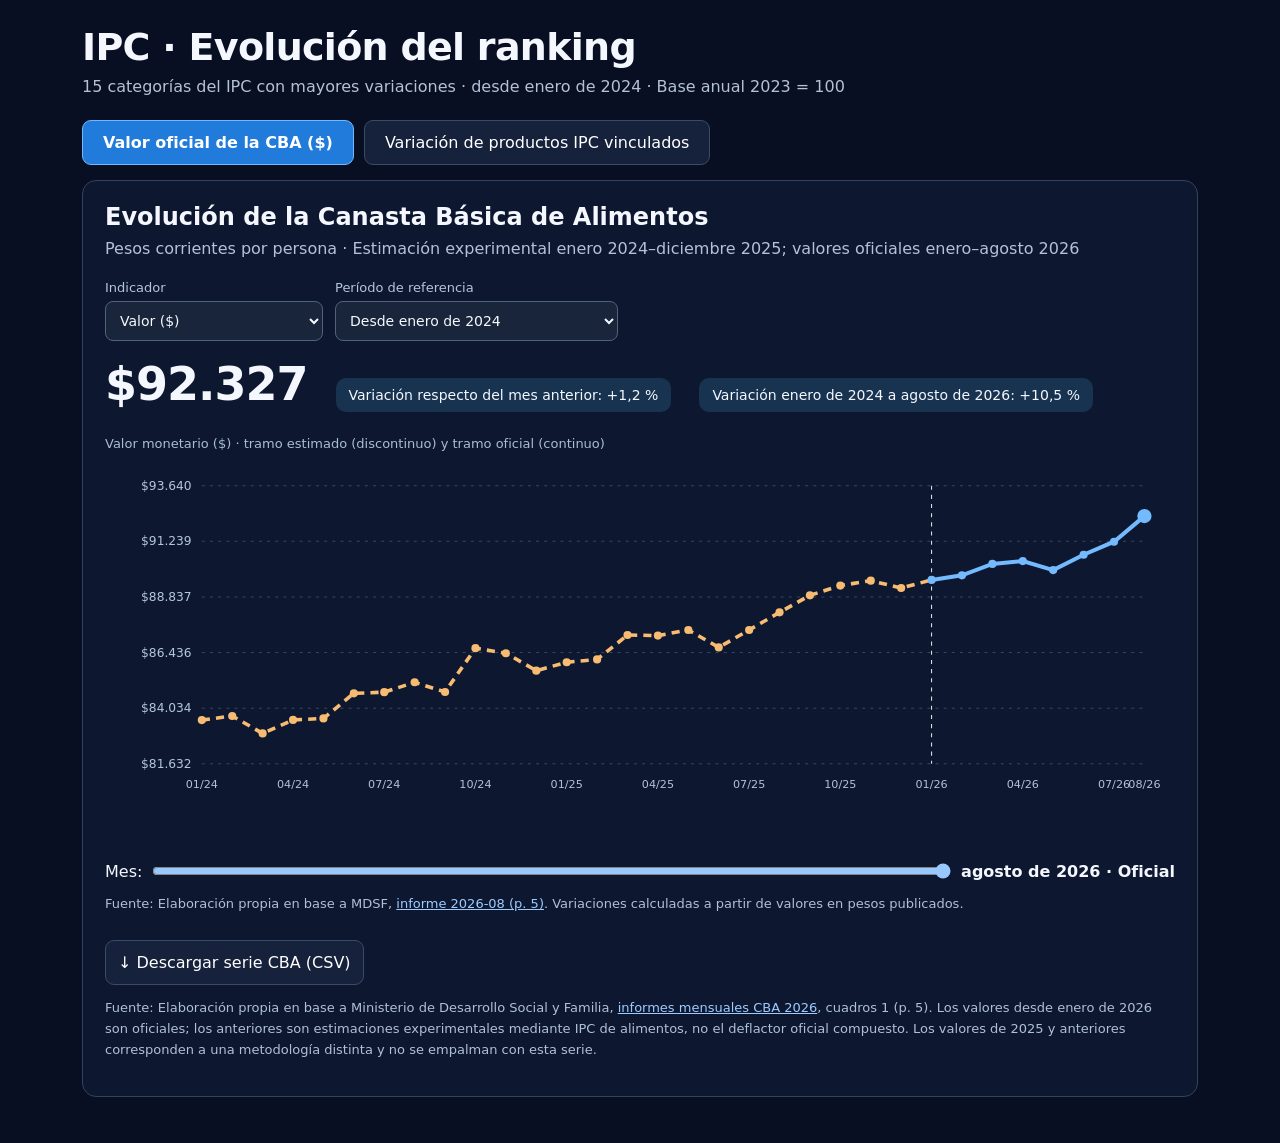
==== site/index.html @ b956d028 "Publicar CBA-IPC version 1.0.0" ====
<!doctype html><html lang="es"><head><meta charset="utf-8"><meta name="viewport" content="width=device-width, initial-scale=1"><title>Canasta Básica de Alimentos · valor oficial y productos IPC</title><style>
:root{font-family:Inter,system-ui,-apple-system,Segoe UI,Arial,sans-serif;background:#080f23;color:#f5f7ff;color-scheme:dark}*{box-sizing:border-box}body{margin:0}.shell{max-width:1160px;margin:auto;padding:25px 22px 46px}h1{font-size:clamp(24px,4vw,38px);margin:0 0 8px;letter-spacing:-.7px}p{color:#b4c1d6}.sub{margin-top:0}.controls{display:grid;grid-template-columns:1.2fr 1.6fr 1fr;gap:14px;margin:22px 0}.control label{display:block;color:#9eaec7;font-size:12px;text-transform:uppercase;letter-spacing:1px;margin:0 0 8px}select,button{background:#16213b;color:white;border:1px solid #3a4b68;border-radius:9px;padding:12px;font:inherit;width:100%}select{cursor:pointer}.statstrip{display:flex;flex-wrap:wrap;align-items:baseline;gap:10px 24px;padding:15px 0;border-top:1px solid #2a3853;border-bottom:1px solid #2a3853}.current{font-weight:800;font-size:27px}.tag{color:#a9bcda;font-size:13px}.chart{margin:20px 0 16px}.chartHead{display:flex;align-items:baseline;justify-content:space-between;gap:10px}.chartHead small{color:#a9bad2}.barlist{position:relative;display:grid;gap:6px;margin-top:14px}.item{display:grid;grid-template-columns:minmax(125px,250px) minmax(0,1fr) 100px;align-items:center;gap:12px;min-height:32px;transition:transform .3s ease}.name{text-align:right;font-size:13px;white-space:nowrap;overflow:hidden;text-overflow:ellipsis}.track{background:linear-gradient(to right,transparent 24.9%,#ffffff13 25%,transparent 25.1%,transparent 49.9%,#ffffff13 50%,transparent 50.1%,transparent 74.9%,#ffffff13 75%,transparent 75.1%);height:24px;position:relative;border-left:1px solid #4d5b73}.fill{height:100%;border-radius:0 5px 5px 0;background:linear-gradient(90deg,#3f82df,#70b2fa);min-width:2px;transition:width .35s ease}.value{font-weight:650;font-variant-numeric:tabular-nums;font-size:13px}.rangebox{display:flex;gap:14px;align-items:center;margin:26px 0 12px}.play{width:auto;min-width:106px;cursor:pointer;background:#1c71d8;border-color:#1c71d8}.range{width:100%;accent-color:#71bcff}.foot{font-size:12px;line-height:1.6;color:#9faec5;margin-top:26px}.foot a{color:#aaccff}.empty{padding:65px 15px;color:#adc0da;text-align:center;border:1px dashed #3b4c69;border-radius:10px}.item[title]{cursor:help}.download{max-width:220px;margin-left:auto;cursor:pointer;font-size:13px;padding:9px}.meta{display:flex;align-items:center;justify-content:space-between;gap:16px}.legend{color:#c7d5ea;font-size:13px}@media(max-width:650px){.shell{padding:22px 12px}.controls{grid-template-columns:1fr}.item{grid-template-columns:100px minmax(0,1fr) 70px;gap:7px;min-height:34px}.name{font-size:11px}.value{font-size:11px}.current{font-size:21px}.chartHead{align-items:start}.play{min-width:86px}.download{max-width:140px}}

.barlist{display:block;overflow:hidden;min-height:570px;isolation:isolate}.item{position:absolute;left:0;right:0;top:0;height:35px;min-height:35px;transform:translateY(var(--y,0px));transition:transform 580ms cubic-bezier(.24,.75,.26,1),opacity 320ms ease;will-change:transform;grid-template-columns:minmax(125px,250px) minmax(0,1fr);cursor:pointer;z-index:1}.item:hover,.item:focus-visible,.item.active{z-index:5}.item:hover .name,.item.active .name{color:#a7d6ff;white-space:normal;overflow:visible;background:#080f23}.item .fill{transition:width 580ms ease;min-width:0}.tooltip{position:fixed;z-index:100;max-width:min(365px,92vw);background:#fff;color:#101c36;padding:12px 14px;border:1px solid #cdd8e9;border-radius:10px;box-shadow:0 8px 35px #0008;pointer-events:none;white-space:normal;font-size:13px;line-height:1.5;display:none}.tooltip strong{font-size:14px}.exports{display:flex;flex-wrap:wrap;gap:9px;align-items:center;margin-top:16px}.exports button{width:auto;min-width:100px;font-size:13px;cursor:pointer}.exports button:disabled{opacity:.45;cursor:not-allowed}.exportmsg{color:#9fc8f5;font-size:12px;min-height:18px}.item.exit{opacity:0;pointer-events:none}.chart{overflow:visible}@media(max-width:650px){.item{grid-template-columns:100px minmax(0,1fr);gap:7px}.exports button{flex:1}}

/* Vistas separadas: serie oficial de la CBA y ranking analítico de productos */
.views{display:flex;gap:10px;margin:24px 0 15px;flex-wrap:wrap}.views button{width:auto;cursor:pointer;padding:12px 20px}.views button.active{background:#207bda;border-color:#71b8ff;font-weight:750}.official{border:1px solid #31435f;border-radius:14px;padding:22px;background:#0d1830}.official .headline{display:flex;gap:28px;align-items:baseline;flex-wrap:wrap}.official .bigmoney{font-size:clamp(28px,5vw,46px);font-weight:800;letter-spacing:-1px}.official .pill{background:#173350;border-radius:10px;padding:9px 13px;font-size:14px}.official svg{width:100%;height:auto;overflow:visible}.official .point{cursor:pointer;transition:r .15s}.official .point:hover,.official .point:focus{r:9;stroke:#fff;stroke-width:2}.official .months{display:flex;gap:8px;align-items:center;margin-top:14px;flex-wrap:wrap}.official input[type=range]{flex:1;min-width:170px}.official .source{color:#b0bfd8;font-size:13px;line-height:1.6}.official .source a{color:#9ecbff}.official .csvline{width:auto;cursor:pointer;margin-top:12px}.official .chartcard{margin:24px 0 8px}.official .legendline{font-size:13px;color:#aabbd5}.official #officialChart:focus{outline:none}
.sort-buttons{display:flex;gap:7px}.sort-buttons button{padding:12px 6px;cursor:pointer}.sort-buttons .rank-active{background:#1c71d8;border-color:#83bfff}.track{border-left:none;background:transparent}.fill{position:absolute;top:0;height:100%;border-radius:4px;min-width:0;transition:width .35s ease,left .35s ease}.barlist::before{content:none}@media(min-width:651px){.controls{grid-template-columns:repeat(3,minmax(0,1fr))}}
</style><style>
.cba-settings{display:flex;gap:12px;flex-wrap:wrap;margin:18px 0 16px}.cba-settings>div{display:flex;flex-direction:column;gap:6px;min-width:195px}.cba-settings label{font-size:13px;color:#b5c5dc}.cba-settings select{border:1px solid #53627c;border-radius:8px;padding:10px;background:#18253b;color:#f5f8fc;font-size:14px}.cba-settings select:focus-visible{outline:2px solid #80c6fb}.cba-caption{font-size:12px;color:#b5c5dc;margin-top:8px}
.sort-buttons{display:flex;gap:7px}.sort-buttons button{padding:12px 6px;cursor:pointer}.sort-buttons .rank-active{background:#1c71d8;border-color:#83bfff}.track{border-left:none;background:transparent}.fill{position:absolute;top:0;height:100%;border-radius:4px;min-width:0;transition:width .35s ease,left .35s ease}.barlist::before{content:none}@media(min-width:651px){.controls{grid-template-columns:repeat(3,minmax(0,1fr))}}
</style></head><body><main class="shell"><h1>IPC · Evolución del ranking</h1><p class="sub"><span id="rankingSubtitle">15 categorías con mayores variaciones desde enero de 2024 · Base anual 2023 = 100</span></p><nav class="views" aria-label="Elegir visualización"><button id="officialTab" type="button" class="active" aria-selected="true">Valor oficial de la CBA ($)</button><button id="productsTab" type="button" aria-selected="false">Variación de productos IPC vinculados</button></nav><section class="official" id="officialView"><h2 style="margin:0 0 8px">Evolución de la Canasta Básica de Alimentos</h2><p style="margin:0 0 22px">Pesos corrientes por persona · Estimación experimental enero 2024–diciembre 2025; valores oficiales enero–agosto 2026</p><div class="cba-settings"><div><label for="cbaMetric">Indicador</label><select id="cbaMetric"><option value="money">Valor ($)</option><option value="pct">Variación acumulada (%)</option></select></div><div><label for="cbaReference">Período de referencia</label><select id="cbaReference"><option value="start">Desde enero de 2024</option><option value="year">Desde enero del año seleccionado</option><option value="rolling">Últimos 12 meses</option></select></div></div><div class="headline"><span class="bigmoney" id="officialValue"></span><span class="pill" id="officialMonthly"></span><span class="pill" id="officialCumulative"></span></div><div class="chartcard"><div class="legendline" id="cbaLegend">Evolución de la CBA en pesos · tramo estimado (discontinuo) y tramo oficial (continuo)</div><svg id="officialChart" viewBox="0 0 1050 385" role="img" aria-label="Evolución mensual del valor de la CBA"></svg></div><div class="months"><label for="officialSlider">Mes:</label><input id="officialSlider" type="range" min="0" max="7" value="7" step="1"><strong id="officialDate"></strong></div><p class="source" id="officialSource"></p><button type="button" class="csvline" id="officialCSV">↓ Descargar serie CBA (CSV)</button><p class="source">Fuente: Elaboración propia en base a Ministerio de Desarrollo Social y Familia, <a href="https://observatorio.ministeriodesarrollosocial.gob.cl/nueva-serie-cba-2026" target="_blank" rel="noopener">informes mensuales CBA 2026</a>, cuadros 1 (p. 5). Los valores desde enero de 2026 son oficiales; los anteriores son estimaciones experimentales mediante IPC de alimentos, no el deflactor oficial compuesto. Los valores de 2025 y anteriores corresponden a una metodología distinta y no se empalman con esta serie.</p></section><div id="productsView" hidden><section class="controls"><div class="control"><label for="mode">Universo de análisis</label><select id="mode"><option value="ipc">IPC completo</option><option value="cba">Productos vinculados a la CBA</option></select></div><div class="control" id="levelControl"><label for="level">Nivel de clasificación</label><select id="level"><option value="1">División</option><option value="2">Grupo</option><option value="3">Clase</option><option value="4" selected>Subclase</option><option value="5">Producto</option></select></div><div class="control" id="divControl"><label for="div">División del IPC</label><select id="div"><option value="all">Todas las divisiones</option></select></div><div class="control"><label>Orden del ranking</label><div class="sort-buttons" role="group" aria-label="Ordenar variaciones"><button id="rankHigh" type="button" class="rank-active" aria-pressed="true" title="Variaciones mayores primero">▲ Mayores</button><button id="rankLow" type="button" aria-pressed="false" title="Variaciones menores primero">▼ Menores</button></div></div><div class="control"><label for="variation">Variación</label><select id="variation"><option value="start">Desde enero de 2024</option><option value="monthly">Mensual</option><option value="yoy">12 meses</option><option value="annual">Acumulada en el año</option></select></div><div class="control"><label for="count">Número de barras</label><select id="count"><option value="10">10</option><option value="15" selected>15</option><option value="20">20</option><option value="30">30</option></select></div></section><section class="statstrip"><span class="current" id="month"></span><span class="tag" id="scope"></span><span class="tag" id="details"></span></section><section class="chart"><div class="chartHead"><span class="legend"><span id="rankLegend">Variación desde enero de 2024 (%) · Color fijo por categoría</span></span><small id="scale"></small></div><div class="barlist" id="bars"></div></section><div class="rangebox"><button class="play" id="play">▶ Reproducir</button><input class="range" id="range" type="range" value="0" min="0" step="1" aria-label="Seleccionar mes"></div><div class="meta"><span class="tag" id="progress"></span><button class="download" id="csv">↓ Descargar CSV</button></div><div class="exports"><button id="png">↓ PNG</button><button id="gif">↓ GIF animado</button><button id="webm">↓ Video WebM</button><button id="mp4">↓ Video MP4</button></div><div class="exportmsg" id="exportmsg" role="status" aria-live="polite"></div><div class="tooltip" id="tooltip" role="tooltip"></div><div class="foot"><p>Fuente: Elaboración propia en base a Instituto Nacional de Estadísticas de Chile (INE), <a href="https://www.ine.gob.cl/docs/default-source/%C3%ADndice-de-precios-al-consumidor/cuadros-estadisticos/base-anual-2023_100/series-de-tiempo/ipc-xls.xlsx" target="_blank" rel="noopener">IPC, series de tiempo, base anual 2023=100</a>. Archivo incorporado: enero de 2024 a septiembre de 2026.</p><p><strong>Criterio:</strong> variación porcentual = (índice del mes seleccionado / índice de enero 2024 − 1) × 100. Este indicador tiene una referencia fija y <strong>no corresponde</strong> a la columna de variación acumulada en el año publicada por el INE, que reinicia su referencia anualmente. Se utilizan los niveles jerárquicos originales del archivo. El ranking cambia cada mes. Los índices no equivalen a precios en pesos ni miden por sí mismos la incidencia en el IPC.</p><p><strong>Modo CBA:</strong> filtra los productos IPC asociados a los alimentos de la metodología CBA 2024. La correspondencia es analítica y puede agrupar varios componentes de la canasta en un producto IPC. El ranking no representa el valor oficial monetario de la CBA ni usa sus ponderaciones para sumar variaciones. Fuente: Elaboración propia en base a <a href="https://observatorio.ministeriodesarrollosocial.gob.cl/storage/docs/casen/2024/Metodologia_de_Medicion_de_la_Pobreza_por_Ingresos_2024.pdf" target="_blank" rel="noopener">MDSF, metodología 2024, anexo 6.2, pp. 42–44</a>.</p></div></div></main><script>const CBA_IPC=[["1","ARROZ"],["1","HARINA DE TRIGO"],["1","PAN"],["1","PRODUCTOS DE REPOSTERÍA"],["1","GALLETAS"],["1","CEREALES PARA EL DESAYUNO"],["1","PASTAS"],["1","SNACKS"],["1","CARNE DE VACUNO"],["1","CARNE DE POLLO"],["1","CARNE DE CERDO"],["1","CECINAS"],["1","PESCADOS EN CONSERVA"],["1","LECHE LÍQUIDA"],["1","LECHE EN POLVO"],["1","CREMAS Y LECHES CONSERVADAS"],["1","QUESOS"],["1","YOGURES Y PRODUCTOS SIMILARES"],["1","POSTRES LÁCTEOS"],["1","HUEVOS"],["1","ACEITE VEGETAL Y DE MARAVILLA"],["1","MANTEQUILLA"],["1","MARGARINA"],["1","PALTAS"],["1","FRUTAS DE ESTACIÓN"],["1","PLÁTANOS"],["1","LIMONES"],["1","NARANJAS"],["1","MANZANAS"],["1","VERDURAS DE ESTACIÓN"],["1","TOMATES"],["1","LECHUGAS"],["1","CEBOLLAS Y CEBOLLINES"],["1","ZAPALLOS"],["1","ZANAHORIAS"],["1","PIMIENTOS MORRONES"],["1","ZAPALLOS ITALIANOS"],["1","PAPAS"],["1","LEGUMBRES SECAS"],["1","VERDURAS CONGELADAS"],["1","PAPAS FRITAS"],["1","VERDURAS ENCURTIDAS"],["1","AZÚCAR"],["1","MERMELADAS"],["1","POSTRES NO LÁCTEOS"],["1","CHOCOLATES"],["1","HELADOS"],["1","CARAMELOS Y GOMAS DE MASCAR"],["1","PLATOS PREPARADOS ADQUIRIDOS EN TIENDAS Y SUPERMERCADOS"],["1","ADEREZOS"],["1","SALSAS DE TOMATE"],["1","SAL"],["1","ALIÑOS"],["1","JUGOS LÍQUIDOS"],["1","JUGOS EN POLVO"],["1","CAFÉ Y SUCEDÁNEOS"],["1","TÉ"],["1","AGUA EMBOTELLADA"],["1","BEBIDAS GASEOSAS"],["11","ALIMENTOS ADQUIRIDOS EN RESTAURANTES, CAFÉS Y SIMILARES"]];const CBA_SET=new Set(CBA_IPC.map(x=>x[0]+"|"+x[1]));const DATA={"dates":["2024-01","2024-02","2024-03","2024-04","2024-05","2024-06","2024-07","2024-08","2024-09","2024-10","2024-11","2024-12","2025-01","2025-02","2025-03","2025-04","2025-05","2025-06","2025-07","2025-08","2025-09","2025-10","2025-11","2025-12","2026-01","2026-02","2026-03","2026-04","2026-05","2026-06","2026-07","2026-08","2026-09"],"divisions":{"1":"ALIMENTOS Y BEBIDAS NO ALCOHÓLICAS","10":"EDUCACIÓN","11":"RESTAURANTES Y ALOJAMIENTO","12":"SEGUROS Y SERVICIOS FINANCIEROS","13":"BIENES Y SERVICIOS DIVERSOS","2":"BEBIDAS ALCOHÓLICAS Y TABACO","3":"VESTUARIO Y CALZADO","4":"VIVIENDA Y SERVICIOS BÁSICOS","5":"EQUIPAMIENTO Y MANTENCIÓN DEL HOGAR","6":"SALUD","7":"TRANSPORTE","8":"INFORMACIÓN Y COMUNICACIÓN","9":"RECREACIÓN, DEPORTES Y CULTURA"},"rows":[{"l":1,"c":"1","n":"ALIMENTOS Y BEBIDAS NO ALCOHÓLICAS","v":[0,0.213054,-0.687585,0.009684,0.087159,1.384854,1.44296,1.956227,1.452644,3.718768,3.457292,2.556653,2.992446,3.137711,4.396669,4.367616,4.658144,3.757505,4.658144,5.568468,6.449739,6.953322,7.205113,6.827426,7.24385,7.437536,8.067015,8.115437,7.24385,8.0767,8.82239,10.381561,11.040093],"id":"1"},{"l":1,"c":"10","n":"EDUCACIÓN","v":[0,-0.049126,5.393987,5.384162,5.68874,5.698566,5.68874,5.698566,5.68874,5.708391,5.68874,5.718216,5.659265,5.619965,10.787974,10.866575,11.230104,11.220279,11.230104,11.239929,11.239929,11.249754,11.249754,11.269405,11.357831,11.387306,17.567302,17.567302,17.734329,17.744154,17.744154,17.744154,17.744154],"id":"10"},{"l":1,"c":"11","n":"RESTAURANTES Y ALOJAMIENTO","v":[0,0.75217,1.668274,2.295082,2.700096,3.40405,4.136933,5.043394,5.274831,5.863067,6.576663,7.126326,7.820636,8.023144,8.582449,9.170685,9.305689,9.739634,10.858245,11.436837,12.22758,12.844744,13.625844,14.339441,14.590164,14.513018,15.313404,15.699132,16.35487,16.865959,18.129219,18.746384,18.486017],"id":"11"},{"l":1,"c":"12","n":"SEGUROS Y SERVICIOS FINANCIEROS","v":[0,-1.136247,-0.962227,-1.166957,-0.644897,-0.52206,2.907155,0.798444,1.33074,2.784318,3.244959,4.893029,3.807964,3.838673,4.667827,5.261542,2.927628,3.613471,3.060702,2.958338,3.408742,3.378033,3.685126,1.944928,1.842563,-1.115774,-1.576415,-1.371686,-1.586652,1.740199,-0.440168,-0.767735,-6.633228],"id":"12"},{"l":1,"c":"13","n":"BIENES Y SERVICIOS DIVERSOS","v":[0,-0.303238,-0.57713,0.31302,1.271642,0.185855,1.222733,1.105351,1.555316,1.9955,2.132446,3.276925,3.8834,4.049692,3.169324,4.421403,5.624572,4.998533,5.712609,5.898464,7.052724,6.250611,6.407121,5.790864,6.76905,6.231048,5.644136,7.003815,7.287489,6.544067,7.258143,7.277707,7.219016],"id":"13"},{"l":1,"c":"2","n":"BEBIDAS ALCOHÓLICAS Y TABACO","v":[0,0.646656,0.386063,-0.135122,-0.067561,-0.241289,-0.405366,-0.096516,-0.521185,1.28366,0.221986,-1.032719,0.936203,1.920664,3.098157,4.265997,3.6676,3.764115,4.777531,3.580735,3.310491,4.960911,2.461152,2.046135,5.173246,4.188785,6.283177,5.858508,6.312132,7.286941,7.701959,7.885339,7.537882],"id":"2"},{"l":1,"c":"3","n":"VESTUARIO Y CALZADO","v":[0,2.475556,1.570626,-0.343249,1.539422,-4.639068,-2.766798,-0.457666,2.85001,-0.20803,1.123362,-0.166424,0.124818,2.402746,3.692532,1.601831,2.798003,-3.754941,-1.414604,-1.414604,-0.062409,-3.162055,-0.686499,-3.879759,-4.472644,-2.257125,-0.260037,-2.028292,-2.257125,-8.206782,-6.116081,-5.335968,-3.141252],"id":"3"},{"l":1,"c":"4","n":"VIVIENDA Y SERVICIOS BÁSICOS","v":[0,0.939103,1.752348,2.439733,2.100881,2.739859,4.97628,5.402265,5.373221,8.655243,8.829509,9.139316,12.072805,12.614968,12.992545,13.263627,13.234582,13.554071,15.258011,15.403234,15.722722,16.139026,16.090619,16.197115,16.584374,16.071256,16.226159,17.136218,17.939781,18.385129,19.169329,19.353277,19.876077],"id":"4"},{"l":1,"c":"5","n":"EQUIPAMIENTO Y MANTENCIÓN DEL HOGAR","v":[0,0,0.902799,1.655131,1.695255,-0.55171,1.514696,1.454509,2.397432,0.882736,2.487712,1.584913,3.300231,3.119671,2.868894,3.430635,4.423714,2.307152,3.410573,2.136624,2.678303,1.82566,2.437556,2.527836,3.701475,4.313371,4.423714,4.513993,5.045641,3.230013,4.132812,3.992376,4.192998],"id":"5"},{"l":1,"c":"6","n":"SALUD","v":[0,0.714002,1.646172,2.161841,2.429591,2.558509,2.469258,2.290758,2.836176,3.322094,3.788179,3.897263,5.0476,5.275684,5.404601,5.95002,5.751686,6.445855,7.268941,7.665609,7.90361,7.655692,8.369695,8.875446,10.214201,10.710036,10.630702,11.473622,11.681872,12.356208,12.762793,12.95121,13.367711],"id":"6"},{"l":1,"c":"7","n":"TRANSPORTE","v":[0,1.419511,1.721534,2.859156,3.443069,2.557133,2.869224,2.728279,2.436323,2.083963,2.406121,2.547065,3.070573,4.14779,3.302124,3.261854,3.312192,3.382664,3.463203,2.919561,2.889359,2.899426,3.63435,3.251787,1.912816,2.043693,4.671298,13.057485,13.752139,12.231954,8.265378,9.95671,10.98359],"id":"7"},{"l":1,"c":"8","n":"INFORMACIÓN Y COMUNICACIÓN","v":[0,0.650455,0.890623,0.890623,1.27089,1.451016,1.801261,2.101471,1.981387,1.340939,2.141499,1.310918,2.451716,2.631842,2.201541,2.191534,2.321625,1.981387,2.781947,2.641849,2.401681,1.280897,2.151506,1.481037,2.551786,2.181527,3.552487,3.632543,3.582508,3.812669,4.032823,3.752627,4.373061],"id":"8"},{"l":1,"c":"9","n":"RECREACIÓN, DEPORTES Y CULTURA","v":[0,-0.449922,-0.166275,0.342332,1.349765,-0.528169,-0.440141,-0.733568,0.117371,0.528169,0.723787,0.958529,1.672535,1.868153,2.200704,2.503912,3.257042,2.415884,3.34507,1.995305,3.315728,3.706964,2.679969,2.79734,3.88302,3.765649,4.049296,4.870892,5.790297,6.641236,7.912754,8.528951,8.665884],"id":"9"},{"l":2,"c":"1","n":"ALIMENTOS","v":[0,0.329649,-0.445996,0.096956,0.135738,1.337987,1.396161,2.094241,1.716114,3.597053,3.587357,2.540237,2.898972,3.189839,4.547217,4.537522,4.586,3.490401,4.314524,4.876866,5.904596,6.3312,6.835369,6.476634,6.748109,6.854761,7.62071,7.552841,6.709327,7.455885,8.076401,9.695559,10.529378],"id":"1.1"},{"l":2,"c":"1","n":"BEBIDAS NO ALCOHÓLICAS","v":[0,-0.881479,-2.788158,-0.795248,-0.392833,1.705471,1.801284,0.651528,-0.852735,4.80023,2.194117,2.673182,3.794194,2.701926,3.037271,2.778576,5.202644,6.007473,7.617131,11.622114,11.200537,12.379036,10.424451,9.868736,11.612532,12.532337,11.909553,12.973077,11.919134,13.480885,15.339657,16.384018,15.454633],"id":"1.2"},{"l":2,"c":"10","n":"ENSEÑANZA PRE-ESCOLAR Y ENSEÑANZA BÁSICA","v":[0,0.039177,5.563173,5.572968,5.572968,5.572968,5.572968,5.572968,5.572968,5.572968,5.572968,5.582762,5.749265,5.788443,9.951028,10.195886,10.195886,10.195886,10.195886,10.195886,10.195886,10.195886,10.195886,10.254652,10.450539,10.548482,17.698335,17.698335,17.698335,17.698335,17.698335,17.698335,17.698335],"id":"10.1"},{"l":2,"c":"10","n":"ENSEÑANZA MEDIA","v":[0,0,5.250173,5.250173,5.250173,5.250173,5.250173,5.250173,5.250173,5.250173,5.250173,5.250173,5.250173,5.250173,9.720714,9.720714,9.720714,9.720714,9.720714,9.720714,9.720714,9.720714,9.720714,9.720714,9.720714,9.720714,17.62558,17.62558,17.62558,17.62558,17.62558,17.62558,17.62558],"id":"10.2"},{"l":2,"c":"10","n":"ENSEÑANZA SUPERIOR","v":[0,0,4.76564,4.76564,5.412826,5.412826,5.412826,5.412826,5.412826,5.412826,5.412826,5.412826,5.412826,5.412826,11.257109,11.257109,12.041577,12.041577,12.041577,12.041577,12.041577,12.041577,12.041577,12.041577,12.041577,12.041577,17.670131,17.670131,18.052559,18.052559,18.052559,18.052559,18.052559],"id":"10.3"},{"l":2,"c":"10","n":"ENSEÑANZA NO ATRIBUIBLE A NINGÚN NIVEL","v":[0,-1.007049,9.758308,9.707956,9.728097,9.909366,9.738167,9.899295,9.828802,10.21148,9.838872,10.21148,8.126888,7.170191,14.914401,14.753273,14.753273,14.541793,14.864048,14.924471,15.055388,15.125881,15.146022,15.146022,15.438066,15.498489,15.820745,15.820745,15.820745,15.961732,15.961732,15.961732,15.961732],"id":"10.4"},{"l":2,"c":"11","n":"RESTAURANTES, CAFÉS Y SIMILARES","v":[0,1.03242,1.785025,2.624469,3.145504,3.830567,4.332304,4.959475,5.412968,5.924354,6.503281,7.236588,7.825164,8.519876,8.905828,9.561945,9.957545,10.55577,10.922424,11.549595,12.45658,12.977615,13.778464,14.666152,14.955616,15.39946,15.881899,16.43188,17.54149,18.2555,18.660749,19.162486,19.60633],"id":"11.1"},{"l":2,"c":"11","n":"SERVICIOS DE ALOJAMIENTO","v":[0,-1.61182,0.642809,-0.594838,-1.093735,-0.239854,2.408136,5.718123,4.115898,5.276792,7.186031,6.178643,7.761681,3.808884,5.814065,5.833253,3.693754,2.695961,10.294541,10.438453,10.265758,11.704883,12.261345,11.560971,11.436247,6.850235,10.448048,9.392689,6.245803,4.979373,13.556558,15.158783,8.932169],"id":"11.2"},{"l":2,"c":"12","n":"SEGUROS","v":[0,-1.345694,-1.345694,-1.704545,-1.056619,-0.976874,3.30941,0.62799,1.176236,2.870813,3.648325,5.562201,3.797847,3.837719,4.685008,5.352871,2.3126,3.129984,2.432217,1.73445,2.143142,2.093301,2.422249,0.20933,0.478469,-3.239633,-3.877592,-3.668262,-4.216507,-0.239234,-3.030303,-3.508772,-10.944976],"id":"12.1"},{"l":2,"c":"12","n":"GASTOS FINANCIEROS","v":[0,-0.304054,0.506757,0.912162,0.900901,1.238739,1.407658,1.463964,1.914414,2.432432,1.70045,2.364865,3.828829,3.885135,4.605856,4.932432,5.27027,5.427928,5.484234,7.668919,8.220721,8.288288,8.547297,8.592342,7.038288,6.981982,7.218468,7.376126,8.445946,9.313063,9.448198,9.684685,9.842342],"id":"12.2"},{"l":2,"c":"13","n":"CUIDADO PERSONAL","v":[0,-0.499902,-1.117428,0.156832,1.156636,0.039208,0.646932,0.323466,0.499902,1.313468,0.901784,2.568124,2.754362,3.126838,1.548716,2.89159,4.440306,3.861988,4.499118,4.479514,6.008626,4.822584,3.96981,3.215056,4.548128,3.989414,2.783768,3.763968,3.950206,3.469908,4.156048,4.126642,4.058028],"id":"13.1"},{"l":2,"c":"13","n":"ARTÍCULOS PERSONALES","v":[0,-1.216447,-0.623304,-1.467779,0.261385,-3.24721,0.965115,-1.477833,0.150799,-2.211722,0.995275,0.351865,4.322911,2.744546,3.448276,5.509199,5.137227,2.734493,4.704936,5.157334,5.438826,5.750478,11.702021,10.797225,10.626319,9.24902,10.847492,14.074595,14.165075,9.83211,11.380316,11.340103,11.189303],"id":"13.2"},{"l":2,"c":"13","n":"RESIDENCIAS PARA ADULTOS MAYORES","v":[0,1.11933,1.080397,2.462527,3.474791,5.217053,5.693985,6.29745,7.134514,8.302511,9.635974,9.635974,10.12264,10.998637,11.533969,12.5949,14.103562,15.028227,15.398092,15.826358,15.923691,16.040491,16.147557,16.439556,17.159821,17.461553,17.850886,19.310882,19.817014,20.459412,20.819544,20.800078,20.780611],"id":"13.3"},{"l":2,"c":"13","n":"OTROS SERVICIOS","v":[0,0.977322,1.651011,1.812316,2.011576,2.04953,2.960433,5.417971,6.167568,6.736882,6.860233,7.154379,7.287219,7.533922,8.47329,8.710504,9.327261,9.384192,9.611918,10.551286,10.816966,10.7885,11.462188,11.471677,11.689914,11.623494,12.154853,13.891261,14.697789,15.096309,15.371477,15.675111,15.713066],"id":"13.4"},{"l":2,"c":"2","n":"BEBIDAS ALCOHÓLICAS","v":[0,0.920008,0.552005,0.087159,0.184002,-0.06779,-0.290529,0.13558,-0.464846,2.111176,0.600426,-1.191168,1.617277,1.568855,3.244238,4.909936,4.067403,4.193298,5.645942,3.931823,3.554135,5.907418,2.333914,1.743173,6.197947,4.803409,6.391633,5.781522,6.440054,7.824908,8.41565,7.447221,6.943637],"id":"2.1"},{"l":2,"c":"2","n":"CIGARRILLOS","v":[0,0,0,-0.64164,-0.64164,-0.64164,-0.64164,-0.64164,-0.64164,-0.64164,-0.64164,-0.64164,-0.64164,2.767669,2.767669,2.767669,2.767669,2.767669,2.767669,2.767669,2.767669,2.767669,2.767669,2.767669,2.767669,2.767669,6.05248,6.05248,6.05248,6.05248,6.05248,8.925493,8.925493],"id":"2.2"},{"l":2,"c":"3","n":"VESTUARIO","v":[0,2.538817,1.993286,0.020982,1.542174,-4.437684,-2.538817,-0.524549,0.556022,-1.909358,-0.744859,-2.129668,-2.486362,1.038607,1.668065,-0.849769,-0.744859,-6.493915,-4.574066,-3.955099,-3.997063,-5.717583,-3.566932,-6.945027,-7.144356,-4.280319,-3.514478,-4.752413,-4.364247,-10.333613,-8.655057,-7.40663,-6.430969],"id":"3.1"},{"l":2,"c":"3","n":"CALZADO","v":[0,2.375346,0.798608,-1.013617,1.556261,-5.016894,-3.19443,-0.337872,7.044128,2.877035,4.535681,3.429917,4.894031,4.883792,7.392239,6.091942,9.265895,1.259343,4.361626,3.225146,7.115798,1.49483,4.576636,1.720078,0.399304,1.443637,5.6824,2.948705,1.586977,-4.33091,-1.484591,-1.546022,2.877035],"id":"3.2"},{"l":2,"c":"4","n":"ARRIENDO","v":[0,1.717408,2.371194,2.9274,3.288447,3.386027,3.561671,3.951991,4.186183,4.391101,4.566745,4.693599,5.337627,6.537861,6.645199,7.103825,7.416081,7.708821,7.835675,7.952771,8.245511,8.323575,8.372365,8.382123,8.430913,8.938329,9.133489,9.826308,10.128806,10.20687,10.850898,11.0363,11.290008],"id":"4.1"},{"l":2,"c":"4","n":"CONSERVACIÓN Y REPARACIÓN DE LA VIVIENDA","v":[0,0.911471,0.785416,0.833899,0.824202,-0.281198,1.929603,2.71502,3.141666,3.054397,3.956172,4.101619,4.508872,4.07253,4.518569,5.245806,5.168234,5.333075,6.438476,6.739067,7.078445,6.157277,7.514787,7.883254,8.53292,8.930476,9.289247,10.229807,10.86008,10.520702,10.549792,11.015224,11.451566],"id":"4.2"},{"l":2,"c":"4","n":"SUMINISTRO DE AGUA Y SERVICIOS RELACIONADOS CON LA VIVIENDA","v":[0,-1.00277,-1.289275,-0.095502,-1.728584,-0.888167,0.439309,0.382007,1.260625,3.877376,2.912807,2.502149,5.090249,4.144781,4.307134,4.822844,4.555439,5.539108,5.357654,5.892465,6.68513,8.986725,7.812052,8.70022,10.992264,9.569287,9.932194,9.464235,9.884443,11.316971,10.801261,11.106867,11.708528],"id":"4.3"},{"l":2,"c":"4","n":"SUMINISTRO DE ELECTRICIDAD, GAS Y OTROS COMBUSTIBLES","v":[0,1.012634,3.134343,3.94445,3.250072,5.284984,11.216125,11.842994,10.666409,20.37805,20.975986,22.075417,29.694281,30.591185,31.497734,31.131257,30.76478,30.76478,36.290867,36.184782,36.223358,36.493394,36.435529,36.078696,35.673643,33.850902,33.744816,35.827949,37.689266,38.393288,40.505352,40.505352,41.411901],"id":"4.4"},{"l":2,"c":"5","n":"MUEBLES Y ARTÍCULOS PARA EL HOGAR","v":[0,-0.417362,2.723289,2.59808,1.074708,-6.218698,2.128548,-0.187813,3.516277,-3.568447,2.21202,-1.450334,1.38773,0.406928,1.314691,2.744157,3.98581,-1.429466,0.897329,-0.365192,0.406928,-1.189482,1.293823,-0.699082,1.565109,0.511269,0.77212,1.87813,4.611853,-1.648581,1.888564,1.721619,2.556344],"id":"5.1"},{"l":2,"c":"5","n":"TEXTILES PARA EL HOGAR","v":[0,-0.1313,-1.929098,0.0808,0.1717,-5.332795,-0.737299,-2.575497,-3.514796,-6.968993,-4.019796,-6.564993,-4.858095,-5.231795,-4.878295,-5.282295,-4.696495,-7.888092,-5.393395,-8.453692,-8.251692,-11.443289,-12.079588,-12.725987,-11.493789,-9.89799,-10.978689,-10.988789,-13.746086,-16.866983,-14.735885,-15.867084,-14.655085],"id":"5.2"},{"l":2,"c":"5","n":"ARTEFACTOS PARA EL HOGAR","v":[0,0.462591,3.228077,4.917538,5.440467,2.413516,4.47506,4.605792,4.042639,3.429204,5.04827,5.601368,9.151247,9.644006,9.543443,11.051891,10.569187,6.134352,6.355591,3.32864,3.680611,2.775543,4.223652,5.953339,6.928801,8.205953,9.292035,10.01609,10.870877,8.889783,9.161303,7.994771,8.427192],"id":"5.3"},{"l":2,"c":"5","n":"CRISTALERÍA, VAJILLA Y UTENSILIOS PARA EL HOGAR","v":[0,0.215243,-0.215243,-0.322865,0.684864,-3.404755,0.919675,-2.514431,-2.768809,-3.277566,0.019568,-3.355836,-0.724,-0.997945,-1.447999,-1.183837,2.181783,-1.311026,1.624107,0.264162,1.125135,0.107622,1.643675,-0.772919,1.301243,1.095783,1.68281,1.68281,-0.469621,-1.350161,0.058703,-1.271891,-2.651404],"id":"5.4"},{"l":2,"c":"5","n":"HERRAMIENTAS Y EQUIPOS PARA EL HOGAR Y EL JARDÍN","v":[0,-0.131873,-1.501319,-2.109961,-1.825928,-2.718604,-1.491175,-0.618787,0.52749,-4.169203,-2.546155,-5.74153,-0.963684,-1.511463,-1.37959,-2.60702,-2.038953,-1.095557,-0.192737,2.536011,2.424427,-0.872388,1.592615,-1.27815,-1.724488,-0.152161,2.850477,-0.821668,-1.795496,-3.215662,0.314465,-0.831812,-0.730371],"id":"5.5"},{"l":2,"c":"5","n":"BIENES Y SERVICIOS PARA LA MANTENCIÓN DEL HOGAR","v":[0,-0.039588,-0.128662,0.593824,0.851148,0.999604,0.57403,1.603325,2.494062,2.741489,2.652415,2.612827,2.959224,2.830562,2.068488,2.177356,3.533254,3.483769,4.235946,3.592637,4.186461,3.958828,3.533254,4.136975,5.027712,5.868963,5.433492,5.146477,5.453286,5.205859,5.156374,5.690816,5.651227],"id":"5.6"},{"l":2,"c":"6","n":"MEDICAMENTOS Y PRODUCTOS PARA LA SALUD","v":[0,0.191185,1.378547,1.931978,2.23385,2.48541,3.270276,2.535721,3.884081,5.001006,5.534313,5.966995,7.697726,7.909036,8.00966,8.080097,7.013484,7.96941,8.784464,9.096398,9.629704,8.68384,9.78064,9.861139,11.108875,12.205675,11.752868,13.131415,13.11129,14.137653,14.057154,14.379151,15.375327],"id":"6.1"},{"l":2,"c":"6","n":"SERVICIOS DE ATENCIÓN AMBULATORIA","v":[0,0.701096,1.303446,1.747803,2.004542,2.053915,1.09608,1.323195,1.392318,1.510813,2.261282,2.152661,3.021625,3.258616,3.406734,3.880715,4.216451,4.897798,6.290116,6.714723,6.79372,6.961588,7.593562,8.699516,10.506567,10.634936,10.842303,11.276785,11.553273,12.106251,12.580231,12.708601,12.757974],"id":"6.2"},{"l":2,"c":"6","n":"SERVICIOS DE HOSPITALIZACIÓN","v":[0,2.103718,3.581213,3.913894,3.943249,3.962818,4.25636,4.236791,4.27593,4.334638,4.099804,4.07045,4.324853,4.618395,4.784736,6.017613,6.379648,6.526419,5.567515,6.428571,6.428571,6.771037,6.917808,6.888454,7.41683,7.514677,7.592955,8.375734,8.88454,9.011742,10.479452,10.55773,10.684932],"id":"6.3"},{"l":2,"c":"6","n":"SERVICIOS DE LABORATORIO Y DIAGNÓSTICO POR IMAGEN","v":[0,1.386882,2.244053,3.139748,3.679091,3.679091,3.66946,3.66946,3.679091,3.707984,3.303477,3.24569,4.362901,4.468843,4.594048,6.780314,7.117403,7.338919,7.531542,7.550804,7.560435,7.647115,7.676009,7.676009,8.090147,8.167196,8.19609,8.783589,9.245883,9.592603,10.623134,10.652027,10.690552],"id":"6.4"},{"l":2,"c":"7","n":"ADQUISICIÓN DE VEHÍCULOS","v":[0,0.041127,0.370142,1.799301,2.107752,1.398314,1.603948,1.439441,1.449722,2.323669,2.405922,2.354514,2.292823,2.33395,1.840428,2.673247,3.156488,2.899445,2.601275,2.087189,2.128316,2.21057,0.976763,0.760847,1.408596,1.603948,1.346905,1.25437,1.285215,0.534649,-0.277606,-1.089862,-1.059017],"id":"7.1"},{"l":2,"c":"7","n":"FUNCIONAMIENTO DE EQUIPOS DE TRANSPORTE PERSONAL","v":[0,0.797872,2.580772,4.65918,5.841214,4.393223,3.999212,3.92041,2.85658,0.985028,-0.187155,0.00985,1.851852,3.536249,2.442868,1.950355,1.566194,1.477541,2.295114,1.625296,1.290386,1.339638,0.384161,-0.285658,-1.497242,-2.15721,2.708826,19.29669,19.927108,17.375887,10.638298,11.702128,14.558708],"id":"7.2"},{"l":2,"c":"7","n":"TRANSPORTE DE PASAJEROS","v":[0,4.64663,1.559134,0.184634,-0.225664,-0.102575,1.918145,1.651451,2.636168,4.072213,8.031593,8.308544,6.698123,7.816186,7.046877,6.903272,7.323828,8.144425,7.098164,6.739153,7.303313,7.139194,14.2271,14.278388,9.970253,11.775567,13.262899,14.504052,16.319623,16.022156,14.052723,20.443122,18.791671],"id":"7.3"},{"l":2,"c":"7","n":"ENVÍO DE BIENES Y PAQUETERÍA","v":[0,2.17767,6.728886,8.445673,13.008411,9.98963,12.155778,16.430464,17.490494,21.454085,24.415255,21.500173,20.601452,15.577832,18.147252,11.015094,13.768867,19.541422,18.343127,24.392211,23.182394,22.444982,28.378845,29.934324,30.475861,32.400046,31.213273,34.09379,27.226639,32.630487,32.584399,34.566194,25.61355],"id":"7.4"},{"l":2,"c":"8","n":"EQUIPOS Y ACCESORIOS DE INFORMACIÓN Y COMUNICACIÓN","v":[0,-1.282183,-0.441071,-0.523131,0.923172,1.446302,1.784798,1.877116,1.671966,-0.707765,1.600164,-1.097548,2.441276,3.200328,1.364242,1.620679,0.841112,-1.323213,-1.128321,-1.795056,-1.784798,-4.287619,-3.877321,-2.482306,1.097548,0.051287,3.549082,3.805519,3.661914,4.236332,4.328649,4.308134,5.846754],"id":"8.1"},{"l":2,"c":"8","n":"SERVICIOS DE INFORMACIÓN Y COMUNICACIÓN","v":[0,1.523546,1.493866,1.533439,1.424614,1.454294,1.810447,2.206173,2.127028,2.265532,2.38425,2.404036,2.453502,2.374357,2.582113,2.443609,2.997626,3.492283,4.570637,4.659676,4.303522,3.808864,4.897111,3.284527,3.205382,3.155916,3.551642,3.561535,3.551642,3.630787,3.897903,3.502176,3.709933],"id":"8.2"},{"l":2,"c":"9","n":"EQUIPOS DE JUEGOS PARA RECREACIÓN","v":[0,1.067372,0.969448,2.271837,-1.674501,-7.853506,-3.397963,-1.419898,-2.438308,1.821387,4.553467,-2.888758,4.837446,4.524089,3.113984,7.941637,4.171563,-1.106541,0.372111,1.175088,7.66745,3.104191,5.454367,3.270662,1.410106,2.301214,1.919311,4.72973,2.790834,1.801802,5.141011,7.491187,5.278104],"id":"9.1"},{"l":2,"c":"9","n":"BIENES PARA RECREACIÓN","v":[0,-0.385577,1.156732,-0.844102,0.041684,-3.074198,0.177157,-1.292205,0.854523,-2.021676,-0.52105,-4.731138,-3.980825,-4.553981,-4.481034,-3.397249,-1.95915,-6.054606,-5.867028,-8.837015,-5.929554,-8.795331,-7.826178,-10.608587,-10.285536,-10.441851,-10.546061,-12.588579,-11.452689,-13.859942,-13.130471,-13.693206,-12.974156],"id":"9.2"},{"l":2,"c":"9","n":"PRODUCTOS DE JARDINERÍA Y PARA MASCOTAS","v":[0,-1.331404,-2.305837,-1.717318,1.041968,-1.476122,-1.408587,-1.292812,-1.283164,-1.128799,-3.096961,-2.508442,-4.119633,-4.997588,-3.135552,-4.235408,-3.116257,-3.868789,-2.78823,-4.254703,-3.646889,-2.682103,-5.229137,-5.344911,-4.196816,-4.013507,-5.508924,-5.441389,-5.923782,-4.611674,-5.065123,-4.293295,-4.708152],"id":"9.3"},{"l":2,"c":"9","n":"SERVICIOS RECREATIVOS","v":[0,0.31071,1.437033,1.932226,1.854549,1.52442,1.602097,1.689484,1.271968,1.757452,1.310807,1.757452,2.534227,3.767356,5.845228,5.893776,6.194776,6.07826,7.330809,8.097874,8.447422,9.311584,9.748519,8.51539,10.428197,10.573842,12.224488,12.350714,12.875036,13.244004,13.36052,13.913972,14.049908],"id":"9.4"},{"l":2,"c":"9","n":"INSTRUMENTOS MUSICALES","v":[0,-1.362535,0.292693,1.332257,0.807428,-0.4239,-0.151393,-3.048042,-1.110214,-3.64352,-4.582156,-6.61082,-0.676221,-2.775535,-1.846992,-1.423092,-0.302786,-5.863948,-2.492935,-1.735971,-0.171579,-4.13807,-3.340735,-8.235769,-2.563585,-6.378684,-6.68147,-5.187727,-4.037142,-8.568833,-4.622527,-4.794106,-3.401292],"id":"9.5"},{"l":2,"c":"9","n":"ENTRADAS A ESPECTÁCULOS CULTURALES","v":[0,0.308374,0.982943,1.10822,2.457358,2.794642,3.18011,3.642671,5.011082,4.673798,5.242363,6.186759,7.246796,8.991038,8.952491,11.188205,11.660403,11.303845,12.999904,11.034018,12.228968,11.274935,10.985834,13.019177,12.990267,14.695962,15.698179,17.365327,15.303074,16.025826,25.132505,25.065048,25.142141],"id":"9.6"},{"l":2,"c":"9","n":"DIARIOS, LIBROS Y PAPELERÍA","v":[0,-0.32517,1.625851,1.625851,4.359313,4.217051,5.131592,4.359313,4.257697,5.659994,5.751448,5.731125,4.999492,3.119602,5.558378,3.810588,4.918199,6.340819,6.269688,6.361142,5.670155,6.787928,6.60502,8.342648,8.129255,6.818413,9.19622,6.290011,10.903363,10.689971,12.844223,13.880703,12.732446],"id":"9.7"},{"l":2,"c":"9","n":"PAQUETES TURÍSTICOS","v":[0,-0.034647,-3.378086,2.589866,-2.641836,-9.146817,-17.566046,-17.877869,-10.83586,-4.313556,4.2356,12.481594,22.182763,28.505847,14.144651,20.944132,20.433088,20.511044,21.611087,14.075357,21.385881,26.323084,19.904721,27.405803,29.796449,29.346037,29.190126,46.487657,50.220875,60.822867,63.144218,65.283673,69.285405],"id":"9.8"},{"l":3,"c":"1","n":"PAN, CEREALES, HARINAS Y PASTAS","v":[0,1.390793,0.79334,1.782566,2.242899,2.899119,2.291871,2.08619,2.977473,3.790402,3.917728,3.006856,4.495593,4.799216,5.484819,5.063663,5.044074,5.749265,6.385896,5.905975,7.257591,5.905975,7.002938,6.5524,6.934378,6.434868,6.376102,7.208619,4.96572,8.129285,8.814887,8.530852,9.167483],"id":"1.1.1"},{"l":3,"c":"1","n":"CARNES","v":[0,1.744474,0.951531,1.268708,0.733472,1.209238,0.921796,2.527505,1.308356,5.183864,5.144216,6.38319,8.375458,8.672812,9.852314,9.545049,9.465755,8.425017,10.387551,12.538408,12.141937,14.193676,14.154029,14.679354,14.471206,15.482208,14.540589,13.698087,14.600059,14.292794,14.778472,17.900684,16.503122],"id":"1.1.2"},{"l":3,"c":"1","n":"PESCADOS Y MARISCOS","v":[0,0.127576,-2.983317,-1.501472,-1.334642,0.804711,-1.177625,-0.883219,0.520118,1.305201,3.73896,1.501472,1.452404,3.199215,3.90579,2.590775,5.721295,4.916585,6.977429,6.408243,5.780177,6.388616,5.95682,4.720314,6.408243,7.860648,7.291462,8.930324,6.310108,6.741904,8.851816,10.107949,10.912659],"id":"1.1.3"},{"l":3,"c":"1","n":"LÁCTEOS, BEBIDAS VEGETALES Y HUEVOS","v":[0,1.305896,0.771666,3.037198,3.789078,5.025722,5.233478,4.303522,4.244163,3.274634,4.352988,3.947368,1.721409,2.532647,3.452711,5.193906,6.677879,6.816383,9.200633,9.665611,10.466957,9.56668,10.674713,10.239414,8.043134,8.389395,8.577364,10.031658,11.238623,12.475267,12.168579,11.92125,11.822319],"id":"1.1.4"},{"l":3,"c":"1","n":"ACEITES Y GRASAS","v":[0,-0.85862,-3.317397,-1.541614,1.483072,2.273393,1.78554,2.292907,2.488048,4.039418,2.888087,2.224607,2.302664,3.844277,4.097961,5.903015,5.678603,3.092985,5.307835,2.566104,5.171236,3.385696,3.414967,4.176017,5.756659,3.424724,2.956386,2.156308,3.824763,3.453996,2.566104,2.351449,4.302859],"id":"1.1.5"},{"l":3,"c":"1","n":"FRUTAS Y FRUTOS SECOS","v":[0,-0.210103,0.621175,-0.374532,-1.927469,-4.430438,-5.590573,-7.043025,-6.019914,-2.777017,-1.589477,-1.415913,-1.151,-2.365945,0.639445,-1.662556,-3.50781,-6.896867,-7.655065,-7.490637,-5.590573,-2.548643,-1.845254,-1.434183,-1.20581,-2.35681,2.850096,-0.127889,-5.115557,-7.554581,-8.997899,-6.248287,-3.352517],"id":"1.1.6"},{"l":3,"c":"1","n":"HORTALIZAS, LEGUMBRES Y TUBÉRCULOS","v":[0,-5.126286,-6.688494,-7.081384,-6.922357,-0.346118,2.12348,5.65014,3.161833,5.416277,2.853134,-4.658559,-5.75304,-5.425631,-1.796071,-2.170253,-2.797007,-7.27783,-9.831618,-8.868101,-5.528531,-5.416277,-5.238541,-7.829747,-6.16464,-6.136576,-1.992516,-2.235734,-3.498597,-2.366698,0.130964,5.622077,9.943873],"id":"1.1.7"},{"l":3,"c":"1","n":"AZÚCAR, CONFITES Y POSTRES","v":[0,0.726716,-0.133869,-0.545037,-0.430293,-0.305986,1.233505,1.941098,1.25263,3.337158,4.331612,3.337158,4.188181,4.216867,4.379422,5.326066,5.765921,5.632052,6.827309,7.496653,8.500669,9.189138,9.695927,10.499139,10.87206,10.728629,11.101549,12.860968,11.264104,11.99082,13.042647,12.143813,15.050679],"id":"1.1.8"},{"l":3,"c":"1","n":"PRODUCTOS ALIMENTICIOS VARIOS","v":[0,1.065566,0.863972,0.844773,0.479985,1.478353,1.86234,3.1199,2.19833,3.926274,3.273495,2.860708,1.833541,1.622348,2.342325,3.820678,3.542287,3.1103,3.993472,4.243064,4.636652,5.423826,5.875012,4.915043,7.151771,7.81415,8.274935,7.286167,6.902179,7.017375,8.44773,8.937314,9.07171],"id":"1.1.9"},{"l":3,"c":"1","n":"JUGOS","v":[0,-0.685468,0.254602,2.634156,0.851939,5.943987,7.471602,5.630631,3.446925,9.155895,10.095966,12.965139,11.780259,10.487662,11.917352,13.444967,13.229534,11.349393,12.690952,18.507638,19.173521,19.663141,16.735213,17.068155,15.981199,15.86369,15.844105,16.35331,17.743831,21.132002,23.305915,23.854289,23.305915],"id":"1.2.1"},{"l":3,"c":"1","n":"CAFÉ Y SUCEDÁNEOS","v":[0,-2.168854,-9.503863,-6.478637,0.093084,-2.745974,-3.69543,1.67551,-2.671507,3.313786,-2.65289,6.720655,6.646188,4.132924,12.557014,13.450619,22.181886,24.629992,24.453132,26.761612,28.893233,27.152564,26.007633,27.040864,27.394583,27.962394,30.205715,27.534208,25.979708,31.50889,29.516895,34.897142,33.733594],"id":"1.2.2"},{"l":3,"c":"1","n":"TÉ","v":[0,0.801548,-1.022664,0.912106,0.442233,1.216142,1.75972,-1.289847,-1.630735,2.275659,2.644186,4.523678,1.584669,1.621522,1.510964,5.721393,5.398931,3.408882,5.04883,6.311037,3.390455,2.929795,2.008476,1.022664,7.453473,4.864566,-0.976598,0.184264,2.238806,1.381979,-1.197715,1.630735,-0.690989],"id":"1.2.3"},{"l":3,"c":"1","n":"AGUA EMBOTELLADA","v":[0,-3.094402,-2.142989,-0.692777,-0.544984,-3.916497,-4.997229,-5.532976,-7.832995,6.068723,0.646592,-2.115278,3.879549,-1.505635,-3.297617,-0.646592,5.089599,3.47312,3.971919,12.931831,14.400517,17.300942,14.871605,14.317384,13.171993,16.876039,17.707371,19.305376,15.000924,18.79734,20.746351,20.764825,21.263625],"id":"1.2.4"},{"l":3,"c":"1","n":"BEBIDAS GASEOSAS","v":[0,-1.027729,-3.374055,-1.173163,-1.105294,2.278456,2.840799,0.591429,0.184216,3.868528,0.649602,-1.308901,0.678689,0.911383,-0.038782,-3.403141,-1.231336,1.706418,4.41148,6.670545,5.10956,7.514059,5.351949,4.159395,8.153965,9.094435,7.960054,9.637386,8.250921,8.541788,12.497576,12.439403,11.014156],"id":"1.2.5"},{"l":3,"c":"1","n":"OTRAS BEBIDAS NO ALCOHÓLICAS","v":[0,2.927839,-0.581625,-0.709779,-0.35489,5.490931,3.095426,2.001183,-0.216877,3.312303,2.31664,3.637618,2.651814,2.632098,1.547713,2.947555,1.616719,1.675868,2.158912,8.428628,8.182177,6.792192,6.555599,6.042981,3.253155,5.84582,6.230284,8.724369,7.176656,5.707808,5.333202,7.630126,7.945584],"id":"1.2.6"},{"l":3,"c":"10","n":"ENSEÑANZA PRE-ESCOLAR Y ENSEÑANZA BÁSICA","v":[0,0.039177,5.563173,5.572968,5.572968,5.572968,5.572968,5.572968,5.572968,5.572968,5.572968,5.582762,5.749265,5.788443,9.951028,10.195886,10.195886,10.195886,10.195886,10.195886,10.195886,10.195886,10.195886,10.254652,10.450539,10.548482,17.698335,17.698335,17.698335,17.698335,17.698335,17.698335,17.698335],"id":"10.1.1"},{"l":3,"c":"10","n":"ENSEÑANZA MEDIA","v":[0,0,5.250173,5.250173,5.250173,5.250173,5.250173,5.250173,5.250173,5.250173,5.250173,5.250173,5.250173,5.250173,9.720714,9.720714,9.720714,9.720714,9.720714,9.720714,9.720714,9.720714,9.720714,9.720714,9.720714,9.720714,17.62558,17.62558,17.62558,17.62558,17.62558,17.62558,17.62558],"id":"10.2.1"},{"l":3,"c":"10","n":"ENSEÑANZA SUPERIOR","v":[0,0,4.76564,4.76564,5.412826,5.412826,5.412826,5.412826,5.412826,5.412826,5.412826,5.412826,5.412826,5.412826,11.257109,11.257109,12.041577,12.041577,12.041577,12.041577,12.041577,12.041577,12.041577,12.041577,12.041577,12.041577,17.670131,17.670131,18.052559,18.052559,18.052559,18.052559,18.052559],"id":"10.3.1"},{"l":3,"c":"10","n":"ENSEÑANZA NO ATRIBUIBLE A NINGÚN NIVEL","v":[0,-1.007049,9.758308,9.707956,9.728097,9.909366,9.738167,9.899295,9.828802,10.21148,9.838872,10.21148,8.126888,7.170191,14.914401,14.753273,14.753273,14.541793,14.864048,14.924471,15.055388,15.125881,15.146022,15.146022,15.438066,15.498489,15.820745,15.820745,15.820745,15.961732,15.961732,15.961732,15.961732],"id":"10.4.1"},{"l":3,"c":"11","n":"RESTAURANTES, CAFÉS Y SIMILARES","v":[0,1.03242,1.785025,2.624469,3.145504,3.830567,4.332304,4.959475,5.412968,5.924354,6.503281,7.236588,7.825164,8.519876,8.905828,9.561945,9.957545,10.55577,10.922424,11.549595,12.45658,12.977615,13.778464,14.666152,14.955616,15.39946,15.881899,16.43188,17.54149,18.2555,18.660749,19.162486,19.60633],"id":"11.1.1"},{"l":3,"c":"11","n":"SERVICIOS DE ALOJAMIENTO","v":[0,-1.61182,0.642809,-0.594838,-1.093735,-0.239854,2.408136,5.718123,4.115898,5.276792,7.186031,6.178643,7.761681,3.808884,5.814065,5.833253,3.693754,2.695961,10.294541,10.438453,10.265758,11.704883,12.261345,11.560971,11.436247,6.850235,10.448048,9.392689,6.245803,4.979373,13.556558,15.158783,8.932169],"id":"11.2.1"},{"l":3,"c":"12","n":"SEGUROS","v":[0,-1.345694,-1.345694,-1.704545,-1.056619,-0.976874,3.30941,0.62799,1.176236,2.870813,3.648325,5.562201,3.797847,3.837719,4.685008,5.352871,2.3126,3.129984,2.432217,1.73445,2.143142,2.093301,2.422249,0.20933,0.478469,-3.239633,-3.877592,-3.668262,-4.216507,-0.239234,-3.030303,-3.508772,-10.944976],"id":"12.1.1"},{"l":3,"c":"12","n":"GASTOS FINANCIEROS","v":[0,-0.304054,0.506757,0.912162,0.900901,1.238739,1.407658,1.463964,1.914414,2.432432,1.70045,2.364865,3.828829,3.885135,4.605856,4.932432,5.27027,5.427928,5.484234,7.668919,8.220721,8.288288,8.547297,8.592342,7.038288,6.981982,7.218468,7.376126,8.445946,9.313063,9.448198,9.684685,9.842342],"id":"12.2.1"},{"l":3,"c":"13","n":"PRODUCTOS PARA EL CUIDADO PERSONAL","v":[0,-0.588755,-1.442449,-0.333628,0.667255,-0.618193,-0.068688,-0.500442,-0.333628,0.578942,-0.03925,1.570013,1.668139,2.001766,0.117751,1.52095,3.287214,2.551271,3.228339,3.130213,4.857227,3.463841,2.443332,1.393386,2.718085,1.933078,0.480816,1.579825,1.736827,1.17751,1.90364,1.82514,1.530762],"id":"13.1.1"},{"l":3,"c":"13","n":"SERVICIOS DE PELUQUERÍA Y CENTROS DE ESTÉTICA","v":[0,0.06812,1.012067,3.415726,4.369404,4.398599,5.313351,5.702608,5.975088,6.159984,7.103931,9.15726,9.857921,10.53912,10.938108,11.920981,11.969638,12.514597,12.835734,13.400156,13.575321,13.740755,14.013235,15.229661,16.592059,17.555469,17.954457,18.168548,18.509148,18.538342,18.966524,19.297392,20.72791],"id":"13.1.2"},{"l":3,"c":"13","n":"JOYAS Y RELOJES","v":[0,1.676034,2.840225,5.590124,5.790847,5.740666,6.332798,6.433159,6.945002,8.641108,11.531513,14.421919,18.07507,16.690084,18.245684,25.240867,26.947009,27.820153,28.773585,31.643918,31.583701,40.214773,45.212766,45.443597,44.259334,42.643517,47.320353,51.615817,51.967081,49.949819,48.795664,50.200723,51.003613],"id":"13.2.1"},{"l":3,"c":"13","n":"OTROS ARTÍCULOS PERSONALES","v":[0,-3.755538,-3.654853,-7.641965,-4.581152,-11.105518,-3.745469,-8.407169,-5.799436,-11.729762,-8.236005,-11.981474,-7.712445,-9.464358,-9.5147,-11.770036,-13.964962,-19.240838,-16.381393,-18.052759,-17.468788,-24.436166,-17.65002,-19.55296,-18.828031,-20.006041,-21.113572,-18.817962,-18.958921,-25.312122,-21.395489,-22.70439,-23.691099],"id":"13.2.2"},{"l":3,"c":"13","n":"RESIDENCIAS PARA ADULTOS MAYORES","v":[0,1.11933,1.080397,2.462527,3.474791,5.217053,5.693985,6.29745,7.134514,8.302511,9.635974,9.635974,10.12264,10.998637,11.533969,12.5949,14.103562,15.028227,15.398092,15.826358,15.923691,16.040491,16.147557,16.439556,17.159821,17.461553,17.850886,19.310882,19.817014,20.459412,20.819544,20.800078,20.780611],"id":"13.3.1"},{"l":3,"c":"13","n":"OTROS SERVICIOS","v":[0,0.977322,1.651011,1.812316,2.011576,2.04953,2.960433,5.417971,6.167568,6.736882,6.860233,7.154379,7.287219,7.533922,8.47329,8.710504,9.327261,9.384192,9.611918,10.551286,10.816966,10.7885,11.462188,11.471677,11.689914,11.623494,12.154853,13.891261,14.697789,15.096309,15.371477,15.675111,15.713066],"id":"13.4.1"},{"l":3,"c":"2","n":"DESTILADOS","v":[0,-1.36141,-1.077375,-3.858962,-1.7238,-3.584721,-1.596474,-4.662096,-2.654261,-1.988247,-5.132223,-3.467189,-2.722821,-4.867777,-4.250735,-2.38002,-1.537708,-3.996082,-2.01763,-2.331048,-2.007835,-2.242899,-3.496572,-3.212537,1.29285,-1.939275,-1.253673,-1.890304,-3.506366,-3.927522,-2.624878,-2.899119,-3.584721],"id":"2.1.1"},{"l":3,"c":"2","n":"VINOS","v":[0,2.614882,2.595655,1.749664,-0.730629,1.422803,-0.480677,0.249952,-2.028456,2.778312,1.57662,-5.172082,2.662949,3.883868,8.479139,9.853874,4.941357,6.277639,9.78658,5.508556,5.05672,8.681023,1.999615,0.29802,7.508172,8.277254,13.208998,10.815228,10.132667,14.458758,14.795232,12.372621,11.757354],"id":"2.1.2"},{"l":3,"c":"2","n":"CERVEZAS","v":[0,0.552808,-0.019397,0.387935,1.784502,0.261856,0.514014,2.240326,1.862089,3.753273,2.424595,3.016196,2.831927,2.637959,2.589468,4.655223,5.838425,6.313646,5.974202,5.780235,5.062555,7.458055,5.20803,5.081951,7.555038,5.285617,4.829793,5.586267,8.078751,7.972069,8.534575,8.32121,8.20483],"id":"2.1.3"},{"l":3,"c":"2","n":"CÓCTELES Y LICORES","v":[0,0.135148,-3.948258,-0.907423,-2.10445,-1.949995,-2.567815,-4.527464,-4.373009,-5.396274,-4.469543,-5.183898,-3.011874,-3.455932,-2.780191,-4.411623,-0.096534,-3.513853,-1.45767,-4.527464,-3.426972,-1.303215,-3.031181,-3.031181,0.019307,-2.191331,-2.72227,-3.369051,-2.229945,-1.650738,-1.525244,-1.283908,-4.623998],"id":"2.1.4"},{"l":3,"c":"2","n":"CIGARRILLOS","v":[0,0,0,-0.64164,-0.64164,-0.64164,-0.64164,-0.64164,-0.64164,-0.64164,-0.64164,-0.64164,-0.64164,2.767669,2.767669,2.767669,2.767669,2.767669,2.767669,2.767669,2.767669,2.767669,2.767669,2.767669,2.767669,2.767669,6.05248,6.05248,6.05248,6.05248,6.05248,8.925493,8.925493],"id":"2.2.1"},{"l":3,"c":"3","n":"VESTUARIO","v":[0,2.764296,2.384469,0.643596,2.268411,-3.682211,-1.783077,0.506436,1.635366,-0.84406,0.316522,-1.086727,-1.572062,2.120701,2.943659,0.643596,0.622494,-5.201519,-3.260181,-2.658789,-2.67989,-4.494619,-2.289513,-5.729057,-5.91897,-2.880355,-2.067947,-3.481747,-3.355138,-9.411268,-7.427727,-6.108884,-5.328128],"id":"3.1.1"},{"l":3,"c":"3","n":"ACCESORIOS DE VESTIR","v":[0,-0.433498,-3.82266,-10.561576,-10.463054,-19.123153,-16.472906,-18.581281,-18.26601,-21.221675,-19.82266,-21.418719,-20.157635,-18.758621,-21.320197,-28.44335,-26.384236,-32.876847,-31.014778,-29.852217,-30.098522,-30.975369,-29.20197,-33.054187,-33.635468,-32.729064,-32.729064,-31.605911,-27.615764,-34.315271,-37.073892,-36.965517,-32.660099],"id":"3.1.2"},{"l":3,"c":"3","n":"SERVICIOS DE LIMPIEZA Y REPARACIÓN DE VESTUARIO","v":[0,0.501799,1.363378,2.651013,3.474721,4.724484,4.809695,5.586063,6.513918,6.760083,6.816891,6.987313,8.701004,10.111721,11.266806,12.402954,13.037304,13.434956,14.239727,14.296535,13.861011,14.694187,14.874077,16.17118,16.89074,16.833933,17.648173,18.547624,20.526415,21.435334,22.192767,23.073282,23.234236],"id":"3.1.3"},{"l":3,"c":"3","n":"CALZADO","v":[0,2.375346,0.798608,-1.013617,1.556261,-5.016894,-3.19443,-0.337872,7.044128,2.877035,4.535681,3.429917,4.894031,4.883792,7.392239,6.091942,9.265895,1.259343,4.361626,3.225146,7.115798,1.49483,4.576636,1.720078,0.399304,1.443637,5.6824,2.948705,1.586977,-4.33091,-1.484591,-1.546022,2.877035],"id":"3.2.1"},{"l":3,"c":"4","n":"ARRIENDO","v":[0,1.717408,2.371194,2.9274,3.288447,3.386027,3.561671,3.951991,4.186183,4.391101,4.566745,4.693599,5.337627,6.537861,6.645199,7.103825,7.416081,7.708821,7.835675,7.952771,8.245511,8.323575,8.372365,8.382123,8.430913,8.938329,9.133489,9.826308,10.128806,10.20687,10.850898,11.0363,11.290008],"id":"4.1.1"},{"l":3,"c":"4","n":"MATERIALES PARA EL MANTENIMIENTO DE LA VIVIENDA","v":[0,1.379854,1.064459,1.537552,1.064459,-1.862803,2.296472,3.065247,3.262369,2.50345,4.109994,3.656613,4.405677,3.696038,3.834023,5.204021,5.016755,5.204021,6.238912,6.790854,6.6233,5.036468,5.805243,5.539129,6.150207,6.534595,6.337473,4.987187,4.987187,4.346541,4.947763,4.612655,5.28287],"id":"4.2.1"},{"l":3,"c":"4","n":"SERVICIOS PARA EL MANTENIMIENTO DE LA VIVIENDA","v":[0,0.603969,0.594382,0.354712,0.66149,0.824466,1.687278,2.482983,3.067779,3.441664,3.863484,4.419519,4.582494,4.333237,5.004314,5.282332,5.282332,5.43572,6.586137,6.720353,7.391429,6.931263,8.714409,9.500527,10.181191,10.583837,11.331608,13.862525,14.917074,14.782859,14.428147,15.444349,15.722366],"id":"4.2.2"},{"l":3,"c":"4","n":"SUMINISTRO DE AGUA","v":[0,0,0.157449,0.865971,1.377682,1.771305,1.800827,1.85003,3.158827,3.148986,3.513088,3.759103,4.349537,4.595552,4.930132,4.989175,4.634914,5.73706,5.73706,5.73706,6.849045,7.154104,8.827003,9.643771,9.643771,9.643771,10.165322,10.204684,11.14938,12.281047,12.458178,12.477859,13.333989],"id":"4.3.1"},{"l":3,"c":"4","n":"SERVICIO DE RETIRO DE BASURA","v":[0,0,0,1.704931,1.704931,1.704931,1.704931,1.704931,5.153541,5.153541,5.153541,5.153541,5.153541,5.153541,5.153541,8.87339,8.87339,8.87339,8.87339,8.87339,9.97772,9.97772,9.97772,9.97772,9.97772,9.97772,9.97772,16.749007,16.749007,16.749007,16.749007,16.749007,19.102974],"id":"4.3.2"},{"l":3,"c":"4","n":"GASTOS COMUNES","v":[0,-2.11606,-2.873776,-1.201257,-5.183885,-3.834781,-1.06265,-1.228978,-0.979486,4.527814,2.1253,1.016448,5.858437,3.613011,3.613011,4.343005,4.158196,5.100721,4.712622,5.830715,6.274256,10.81131,6.616152,7.651081,12.483829,9.480687,9.693218,8.140824,8.05766,9.924228,8.639808,9.258917,9.471447],"id":"4.3.3"},{"l":3,"c":"4","n":"SUMINISTRO DE ELECTRICIDAD","v":[0,0,0.00994,0.019881,0.019881,7.2167,20.079523,20.149105,20.387674,43.111332,43.101392,43.359841,58.87674,58.956262,59.363817,59.015905,58.866799,59.234592,70.805169,70.745527,71.033797,71.222664,71.252485,71.242545,70.904573,67.982107,67.733598,67.50497,68.280318,68.439364,72.425447,72.455268,75.26839],"id":"4.4.1"},{"l":3,"c":"4","n":"GAS","v":[0,2.314685,7.243932,8.24665,7.253303,5.013588,4.985475,6.512979,4.038984,2.520851,3.898416,6.138131,7.496954,9.50239,11.020523,10.233343,10.027176,9.483647,9.211883,8.902633,8.790179,9.239996,9.061944,8.24665,7.609409,6.428638,6.381782,11.207947,14.515978,15.921657,16.558898,16.540156,15.612407],"id":"4.4.2"},{"l":3,"c":"4","n":"PARAFINA","v":[0,0,0,7.553307,1.183592,-4.987351,-2.683412,-5.095772,-9.468739,-9.468739,-9.468739,-9.468739,-9.468739,-9.468739,-9.468739,-7.697868,-12.631008,-11.040838,-3.451391,-2.195519,-3.442356,-3.442356,-3.442356,-3.442356,-3.442356,-3.442356,-3.442356,-3.28876,-3.523672,-4.029635,-4.291652,-4.237441,-4.264546],"id":"4.4.3"},{"l":3,"c":"4","n":"OTROS COMBUSTIBLES DE USO DOMÉSTICO","v":[0,0.166879,-0.382841,0.186512,0.530087,0.530087,0.41229,1.030725,0.706783,1.168155,1.26632,1.305586,0.863846,0.598802,1.384117,2.36576,2.522823,2.552273,3.259056,3.190341,3.425935,3.101993,3.337587,3.347404,3.730244,3.975655,4.407578,5.634632,6.822421,7.558653,7.882595,7.853146,8.334151],"id":"4.4.4"},{"l":3,"c":"5","n":"MUEBLES Y ARTÍCULOS PARA EL HOGAR","v":[0,-0.428288,2.768202,2.64285,1.086389,-6.372088,2.151886,-0.208921,3.572548,-3.677008,2.225008,-1.514677,1.378878,0.376058,1.29531,2.726418,3.979944,-1.546015,0.835684,-0.470072,0.323827,-1.305756,1.211741,-0.825238,1.483339,0.407396,0.647655,1.765382,4.4918,-1.890734,1.713152,1.546015,2.413037],"id":"5.1.1"},{"l":3,"c":"5","n":"REPARACIÓN DE MUEBLES","v":[0,0.118332,0.335273,0.601519,0.828321,0.828321,0.828321,0.808599,0.808599,1.291786,1.567893,1.607337,1.528449,1.607337,2.46524,3.628833,4.161325,4.052855,4.10216,4.319101,4.319101,4.427571,5.23617,5.295336,5.255892,5.561582,6.547678,7.159057,10.068041,10.068041,10.068041,10.215955,9.190415],"id":"5.1.2"},{"l":3,"c":"5","n":"TEXTILES PARA EL HOGAR","v":[0,-0.1313,-1.929098,0.0808,0.1717,-5.332795,-0.737299,-2.575497,-3.514796,-6.968993,-4.019796,-6.564993,-4.858095,-5.231795,-4.878295,-5.282295,-4.696495,-7.888092,-5.393395,-8.453692,-8.251692,-11.443289,-12.079588,-12.725987,-11.493789,-9.89799,-10.978689,-10.988789,-13.746086,-16.866983,-14.735885,-15.867084,-14.655085],"id":"5.2.1"},{"l":3,"c":"5","n":"GRANDES ARTEFACTOS ELÉCTRICOS O NO PARA EL HOGAR","v":[0,1.257545,5.080483,7.484909,7.585513,3.60161,6.237425,6.770624,5.995976,5.54326,8.038229,8.913481,13.249497,13.470825,13.05835,15.241449,14.899396,9.315895,9.325956,5.573441,5.804829,4.929577,6.841046,9.889336,10.794769,11.851107,12.937626,14.466801,15.291751,12.474849,12.354125,11.1167,11.639839],"id":"5.3.1"},{"l":3,"c":"5","n":"ELECTRODOMÉSTICOS PEQUEÑOS DE COCINA","v":[0,-1.773121,-1.702599,-1.873867,0.050373,-0.644771,0.060447,-1.01753,-1.098126,-2.377594,-3.153335,-3.47572,-1.642152,-0.181342,0.574249,0.312311,-0.705219,-2.558936,-1.672376,-2.871247,-2.105581,-3.284304,-2.901471,-4.896232,-3.82833,-1.672376,-0.614548,-2.357445,-1.501108,-1.259319,0.22164,-0.957082,-1.299617],"id":"5.3.2"},{"l":3,"c":"5","n":"REPARACIÓN DE ARTEFACTOS PARA EL HOGAR","v":[0,-0.445942,-0.505401,-0.495491,-0.495491,-0.475671,-0.465762,-0.455852,-0.227926,0.01982,0.178377,0.099098,0.069369,0.118918,0.396393,0.465762,0.614409,0.713507,0.753146,-0.089188,-0.069369,0,-0.386483,-0.366663,1.446834,1.545932,2.78466,3.498167,4.786443,4.548608,4.766624,4.875632,7.610742],"id":"5.3.3"},{"l":3,"c":"5","n":"CRISTALERÍA, VAJILLA Y UTENSILIOS PARA EL HOGAR","v":[0,0.215243,-0.215243,-0.322865,0.684864,-3.404755,0.919675,-2.514431,-2.768809,-3.277566,0.019568,-3.355836,-0.724,-0.997945,-1.447999,-1.183837,2.181783,-1.311026,1.624107,0.264162,1.125135,0.107622,1.643675,-0.772919,1.301243,1.095783,1.68281,1.68281,-0.469621,-1.350161,0.058703,-1.271891,-2.651404],"id":"5.4.1"},{"l":3,"c":"5","n":"HERRAMIENTAS ELÉCTRICAS Y ACCESORIOS","v":[0,-0.436421,-2.648284,-2.906169,-0.376909,-0.922436,-0.079349,2.340805,3.402103,-4.215433,0.178536,-5.2073,1.914303,0.902599,1.944059,-0.079349,1.448125,1.210077,1.686173,7.696886,6.466971,2.330887,6.357866,-0.079349,-0.922436,0.813331,7.310058,0.614957,0.168617,-1.983733,5.306487,3.064868,5.534616],"id":"5.5.1"},{"l":3,"c":"5","n":"HERRAMIENTAS MANUALES Y ACCESORIOS","v":[0,0.082466,-0.680342,-1.525616,-2.8863,-4.030512,-2.525513,-2.783218,-1.577157,-4.133594,-4.535615,-6.133388,-3.071848,-3.278013,-3.81404,-4.453149,-4.587156,-2.783218,-1.577157,-1.226678,-0.525719,-3.205855,-1.896712,-2.164725,-2.30904,-0.86589,-0.40202,-1.865787,-3.226471,-4.112978,-3.319245,-3.669725,-5.298423],"id":"5.5.2"},{"l":3,"c":"5","n":"BIENES NO DURABLES PARA EL HOGAR","v":[0,-0.685001,-0.99728,-0.130956,-0.050368,0.261912,-0.956986,-0.100735,1.48081,1.118163,0.836104,0.735368,0.65478,0.17125,-1.601692,-1.33978,1.279339,0.110809,1.571472,-0.040294,1.30956,0.372721,-0.624559,0.443236,1.82331,2.236325,0.96706,-0.614486,0.100735,-0.604412,-1.370001,-0.382794,-0.493603],"id":"5.6.1"},{"l":3,"c":"5","n":"SERVICIO DOMÉSTICO","v":[0,0.449131,0.527241,1.152119,1.542667,1.562195,1.728178,2.890061,3.270846,3.973833,4.042179,4.042179,4.715876,4.852568,4.852568,4.852568,5.243117,6.053505,6.258543,6.35618,6.365944,6.678383,6.688147,6.951767,7.469244,8.631127,8.826401,9.519625,9.519625,9.607499,10.115212,10.300723,10.300723],"id":"5.6.2"},{"l":3,"c":"6","n":"MEDICAMENTOS","v":[0,0.446519,2.334078,2.902375,2.7603,3.09519,4.079562,3.186523,4.932007,6.19038,6.596306,7.083418,9.082606,9.417495,9.44794,9.529125,8.159123,9.437792,10.564238,11.000609,11.599351,10.391719,11.883499,12.238685,13.598539,15.262837,14.237873,15.486097,15.232393,17.038766,17.048914,17.119951,18.855287],"id":"6.1.1"},{"l":3,"c":"6","n":"PRODUCTOS MÉDICOS","v":[0,0.742551,0.404173,0.056396,0.930539,0.686155,0.939938,-0.545164,-0.620359,0.45117,0.178588,1.936272,3.599962,2.519034,3.280383,3.195789,2.735219,2.349845,1.654291,1.221919,0.892941,0.498167,-0.234984,-3.910142,-0.037598,-2.904408,-1.503901,5.874612,6.97434,1.099727,-1.992668,1.438105,-0.836545],"id":"6.1.2"},{"l":3,"c":"6","n":"PRODUCTOS DE ASISTENCIA","v":[0,-1.080278,-2.447968,-1.655104,0.386521,0.455897,0.555005,0.773043,0.832507,1.397423,2.666006,2.46779,3.062438,3.151635,3.33003,3.429138,3.45887,3.429138,3.429138,3.409316,3.95441,4.003964,3.994054,4.122894,3.984143,3.964321,5.371655,5.351833,5.936571,5.837463,6.392468,6.798811,5.67889],"id":"6.1.3"},{"l":3,"c":"6","n":"SERVICIOS DENTALES","v":[0,0.177445,1.064669,1.340694,1.518139,1.656151,0.985804,1.873028,2.247634,2.454653,2.464511,2.395505,2.829259,3.02642,3.115142,3.105284,3.420741,5.431782,7.639984,7.748423,7.856861,8.132886,9.444006,11.878943,14.097003,14.225158,14.491325,14.895505,14.915221,14.76735,14.619479,14.639196,14.649054],"id":"6.2.1"},{"l":3,"c":"6","n":"SERVICIOS MÉDICOS","v":[0,1.107376,1.49298,2.066443,2.372948,2.363061,1.186474,0.889856,0.711885,0.761321,2.096104,1.947795,3.163931,3.430888,3.628634,4.498715,4.84477,4.47894,5.210599,5.892822,5.952146,6.021357,6.130117,6.179553,7.662646,7.781293,7.949377,8.394305,8.888669,10.005932,10.955112,11.172632,11.261618],"id":"6.2.2"},{"l":3,"c":"6","n":"SERVICIOS DE HOSPITALIZACIÓN","v":[0,2.103718,3.581213,3.913894,3.943249,3.962818,4.25636,4.236791,4.27593,4.334638,4.099804,4.07045,4.324853,4.618395,4.784736,6.017613,6.379648,6.526419,5.567515,6.428571,6.428571,6.771037,6.917808,6.888454,7.41683,7.514677,7.592955,8.375734,8.88454,9.011742,10.479452,10.55773,10.684932],"id":"6.3.1"},{"l":3,"c":"6","n":"SERVICIOS DE LABORATORIO Y DIAGNÓSTICO POR IMAGEN","v":[0,1.386882,2.244053,3.139748,3.679091,3.679091,3.66946,3.66946,3.679091,3.707984,3.303477,3.24569,4.362901,4.468843,4.594048,6.780314,7.117403,7.338919,7.531542,7.550804,7.560435,7.647115,7.676009,7.676009,8.090147,8.167196,8.19609,8.783589,9.245883,9.592603,10.623134,10.652027,10.690552],"id":"6.4.1"},{"l":3,"c":"7","n":"AUTOMÓVILES","v":[0,0.041118,0.349507,1.850329,2.148438,1.459704,1.593339,1.439145,1.428865,2.35403,2.425987,2.384868,2.282072,2.271793,1.757812,2.60074,3.053043,2.909128,2.60074,2.097039,2.117599,2.230674,0.945724,0.78125,1.490543,1.665296,1.377467,1.29523,1.315789,0.555099,-0.287829,-1.099918,-1.089638],"id":"7.1.1"},{"l":3,"c":"7","n":"MOTOCICLETAS","v":[0,0.069895,0.659011,1.437843,0.948577,0.848727,1.228158,1.058412,1.048427,1.537693,1.747379,2.34648,3.364953,4.23365,4.742886,4.23365,3.934099,2.925612,2.925612,1.937094,2.016975,2.646031,1.787319,0.289566,-1.587619,-0.11982,0.429356,0.549176,1.028457,1.278083,0.948577,0.708937,0.968547],"id":"7.1.2"},{"l":3,"c":"7","n":"BICICLETAS","v":[0,-0.227713,1.35489,-3.347376,-0.045543,-4.542867,4.189912,3.222134,5.692816,0.341569,1.833087,-0.535125,0.853922,4.861665,4.212684,7.343732,13.662758,1.582603,2.459296,1.377661,3.632016,-1.297962,2.015257,-0.762837,-0.091085,-0.819765,0.80838,-1.833087,-1.9811,-3.062735,-2.277126,-3.814186,-3.15382],"id":"7.1.3"},{"l":3,"c":"7","n":"REPUESTOS Y ACCESORIOS PARA VEHÍCULOS PERSONALES","v":[0,0.08982,1.417166,1.746507,2.46507,0.648703,4.421158,5.678643,5.538922,4.96008,3.463074,3.592814,3.962076,6.417166,5.419162,7.914172,8.872255,9.151697,8.612774,8.483034,7.704591,1.526946,7.305389,1.317365,3.922156,2.41517,1.866267,1.287425,3.942116,1.277445,1.027944,1.487026,2.185629],"id":"7.2.1"},{"l":3,"c":"7","n":"COMBUSTIBLES PARA VEHÍCULOS PERSONALES","v":[0,1.179646,4.148755,7.46776,9.387184,6.927922,5.468359,4.918524,3.049085,-0.079976,-2.239328,-1.839448,0.169949,2.569229,0.729781,-0.679796,-1.619514,-2.009397,-0.649805,-1.779466,-2.289313,-1.609517,-3.259022,-3.768869,-6.927922,-8.007598,0.029991,27.911627,28.551435,24.322703,12.86614,13.905828,18.13456],"id":"7.2.2"},{"l":3,"c":"7","n":"MANTENIMIENTO Y REPARACIÓN DE VEHÍCULOS PERSONALES","v":[0,0.445477,-0.377687,-0.290529,-0.464846,0.368003,1.539802,2.469494,2.769708,2.721286,4.028666,3.650978,4.638776,4.958358,5.045516,5.936471,6.63374,7.272903,7.728065,7.883014,7.94112,8.386597,6.081735,6.285106,6.343211,6.759636,7.398799,7.728065,8.067015,8.909549,9.403448,11.863258,13.490219],"id":"7.2.3"},{"l":3,"c":"7","n":"OTROS SERVICIOS RELATIVOS A VEHÍCULOS PERSONALES","v":[0,0.08501,0.547842,0.935109,1.067347,1.067347,1.12402,1.152357,1.171248,1.350713,1.341268,1.388495,4.118258,4.335506,4.684991,4.75111,4.722773,4.779446,4.609427,4.562199,4.58109,4.618872,4.675545,4.760555,7.61311,7.679229,7.811467,7.990932,7.990932,8.009823,8.000378,7.990932,8.113724],"id":"7.2.4"},{"l":3,"c":"7","n":"TRANSPORTE DE PASAJEROS POR CARRETERA","v":[0,2.557015,1.451279,0.167835,-0.621977,1.372297,0.641722,0.740448,5.933458,1.589496,1.411788,5.044921,6.891105,9.507355,4.571034,6.76276,5.015303,6.585053,5.805114,4.462435,8.865633,5.805114,7.345246,11.254813,10.228058,14.957054,9.349393,14.789219,13.466285,13.357686,15.500049,13.989535,17.237635],"id":"7.3.1"},{"l":3,"c":"7","n":"TRANSPORTE AÉREO DE PASAJEROS","v":[0,10.621879,0.658193,-2.201543,-2.292329,-5.696777,2.326373,1.078075,-5.18611,8.9537,23.479346,17.487517,7.546527,4.232864,10.814798,5.957785,11.041761,11.189287,8.624603,9.838856,3.449841,8.760781,33.533818,26.100772,11.223332,5.787562,22.548797,16.817975,26.497957,25.533364,13.674535,41.670449,28.847027],"id":"7.3.2"},{"l":3,"c":"7","n":"TRANSPORTE COMBINADO DE PASAJEROS","v":[0,2.715022,2.715022,2.715022,2.715022,2.715022,4.082442,4.082442,4.082442,4.082442,5.439952,5.439952,5.439952,8.164883,8.164883,8.164883,8.164883,8.164883,8.164883,8.164883,8.164883,8.164883,8.164883,8.164883,8.164883,11.563615,11.563615,11.563615,11.563615,11.563615,11.563615,11.563615,11.563615],"id":"7.3.3"},{"l":3,"c":"7","n":"ENVÍO DE BIENES Y PAQUETERÍA","v":[0,2.17767,6.728886,8.445673,13.008411,9.98963,12.155778,16.430464,17.490494,21.454085,24.415255,21.500173,20.601452,15.577832,18.147252,11.015094,13.768867,19.541422,18.343127,24.392211,23.182394,22.444982,28.378845,29.934324,30.475861,32.400046,31.213273,34.09379,27.226639,32.630487,32.584399,34.566194,25.61355],"id":"7.4.1"},{"l":3,"c":"8","n":"EQUIPOS DE TELEFONÍA MÓVIL","v":[0,-1.179847,-2.264031,-4.017857,-2.901786,0.85034,-1.211735,-0.106293,-0.212585,-4.347364,-2.965561,-5.888605,-3.125,-2.540391,-3.27381,-4.591837,-5.590986,-5.729167,-11.298895,-10.78869,-9.927721,-12.893282,-14.253827,-10.767432,-9.704507,-11.107568,-5.601616,-9.598214,-9.51318,-8.843537,-11.468963,-13.127126,-12.946429],"id":"8.1.1"},{"l":3,"c":"8","n":"COMPUTADORES","v":[0,-2.368159,-1.890547,-1.084577,0.955224,-1.542289,0.527363,-0.975124,-0.248756,-1.791045,1.9801,0.487562,6.676617,8.507463,4.507463,6.039801,5.293532,0.716418,6.0199,2.925373,2.905473,1.174129,3.711443,1.840796,9.940299,8.955224,10.756219,15.472637,15.621891,15.014925,16.905473,19.920398,24.059701],"id":"8.1.2"},{"l":3,"c":"8","n":"EQUIPOS AUDIOVISUALES","v":[0,0.660684,6.833646,9.910265,10.462479,9.713046,12.138842,12.592447,11.172468,12.237452,14.081452,10.659698,12.178286,12.63189,11.123163,12.907997,12.572725,10.462479,14.919633,15.895868,14.180061,11.675377,12.326201,14.436446,16.901686,16.674884,18.99221,22.404102,21.220787,23.755054,26.959866,26.634454,27.857213],"id":"8.1.3"},{"l":3,"c":"8","n":"DISPOSITIVOS Y ACCESORIOS TECNOLÓGICOS","v":[0,-4.566587,-6.5296,-10.362641,-4.77322,-12.935221,-8.244653,-9.825395,-12.119021,-18.514309,-14.268003,-19.77477,-17.129869,-21.314185,-20.931914,-19.89875,-20.849261,-28.804629,-22.233702,-26.800289,-27.358198,-30.602335,-26.820953,-28.680649,-24.465337,-26.170059,-27.451183,-27.967765,-27.833454,-29.579502,-27.43052,-30.302717,-31.51152],"id":"8.1.4"},{"l":3,"c":"8","n":"SERVICIOS DE TELEFONÍA MÓVIL","v":[0,0,0,0,0,0,0.140281,0.12024,-0.04008,-0.02004,-0.02004,-0.02004,-0.02004,-0.02004,-0.02004,-0.02004,-0.02004,-0.02004,-0.02004,-0.02004,-0.02004,-0.04008,-0.04008,-0.04008,-0.04008,-0.04008,0.430862,0.430862,0.380762,0.380762,0.380762,0.380762,0.360721],"id":"8.2.1"},{"l":3,"c":"8","n":"CONEXIÓN A INTERNET","v":[0,0,0,0,0,0,0,0,0,0,0,0,0,0,0,0,0,0,0,0,0,0,0,0,0,0,0,0,0,0,0,0,0],"id":"8.2.2"},{"l":3,"c":"8","n":"PACK DE TELECOMUNICACIONES","v":[0,0,0,0,0,0,1.152482,1.162333,1.162333,1.359338,1.359338,1.359338,1.359338,1.359338,1.359338,1.359338,1.359338,1.379039,5.338849,5.338849,5.338849,5.644208,7.525611,2.354216,2.354216,2.354216,2.689125,2.955083,2.955083,2.955083,3.634752,3.447597,3.447597],"id":"8.2.3"},{"l":3,"c":"8","n":"SUSCRIPCIÓN A CONTENIDOS AUDIOVISUALES","v":[0,9.162656,8.960539,9.230029,8.546679,8.710298,8.440808,10.875842,10.78922,11.222329,11.915303,12.040423,12.329163,11.876805,13.108758,12.271415,15.60154,18.537055,17.815207,18.354187,16.246391,12.781521,15.909528,15.591915,15.120308,14.79307,15.389798,14.956689,15.06256,15.495669,15.899904,13.85948,15.168431],"id":"8.2.4"},{"l":3,"c":"9","n":"EQUIPOS DE JUEGOS PARA RECREACIÓN","v":[0,1.067372,0.969448,2.271837,-1.674501,-7.853506,-3.397963,-1.419898,-2.438308,1.821387,4.553467,-2.888758,4.837446,4.524089,3.113984,7.941637,4.171563,-1.106541,0.372111,1.175088,7.66745,3.104191,5.454367,3.270662,1.410106,2.301214,1.919311,4.72973,2.790834,1.801802,5.141011,7.491187,5.278104],"id":"9.1.1"},{"l":3,"c":"9","n":"JUEGOS, JUGUETES Y ARTÍCULOS PARA CELEBRACIONES","v":[0,0.188422,0.983984,-1.591123,-0.900241,-5.045535,-1.308489,-3.286926,-0.743222,-3.119439,-1.70627,-6.301685,-5.882969,-5.757354,-5.42238,-4.21857,-1.360829,-5.317701,-5.453784,-9.525803,-4.930388,-8.479012,-7.474092,-11.085523,-10.719146,-10.384173,-10.216686,-13.095363,-10.844761,-13.283785,-12.331205,-13.095363,-11.713598],"id":"9.2.1"},{"l":3,"c":"9","n":"EQUIPOS PARA DEPORTES Y RECREACIÓN AL AIRE LIBRE","v":[0,-1.559112,1.507486,0.62984,1.930821,0.877646,3.1492,2.684564,4.057821,0.175529,1.837894,-1.590088,-0.185854,-2.147651,-2.581311,-1.775942,-3.159525,-7.55808,-6.721735,-7.475478,-7.950439,-9.437274,-8.549303,-9.643779,-9.437274,-10.583376,-11.244192,-11.59525,-12.689726,-15.012907,-14.734125,-14.909654,-15.518844],"id":"9.2.2"},{"l":3,"c":"9","n":"JARDINERÍA Y FLORISTERÍA","v":[0,0.451581,1.284496,1.284496,2.207727,0.461616,0.39137,1.244355,0.311089,-0.341194,-0.451581,2.789764,1.314601,0.572002,5.810336,5.489212,6.693427,6.13146,4.164576,5.840442,5.639739,4.164576,6.532865,5.148018,7.094832,7.225289,6.823884,6.733567,8.549925,8.208731,9.764175,9.202208,9.744104],"id":"9.3.1"},{"l":3,"c":"9","n":"PRODUCTOS PARA MASCOTAS","v":[0,-1.545847,-2.736438,-2.073932,0.902544,-1.709073,-1.632261,-1.593855,-1.469035,-1.228997,-3.418147,-3.139702,-4.771964,-5.664906,-4.205473,-5.396063,-4.291887,-5.06001,-3.619779,-5.463274,-4.75276,-3.504561,-6.634662,-6.596255,-5.540086,-5.357657,-6.980317,-6.893903,-7.652424,-6.144983,-6.826692,-5.904945,-6.433029],"id":"9.3.2"},{"l":3,"c":"9","n":"SERVICIOS PARA MASCOTAS","v":[0,0.422937,1.101603,1.396676,1.908134,2.252385,2.616308,3.039245,2.881873,3.481853,3.776925,5.163765,5.508016,6.35389,6.157175,6.196518,6.403069,6.786663,7.485,7.603029,8.66529,9.206256,9.442313,10.209501,11.940592,12.117635,12.914331,13.140553,13.573325,13.77004,14.429035,14.615914,15.058523],"id":"9.4.1"},{"l":3,"c":"9","n":"SERVICIOS RECREATIVOS Y DEPORTIVOS","v":[0,0.220054,1.856104,2.57367,1.923077,0.918485,0.727134,0.50708,-0.210486,0.200918,-0.985457,-1.435132,-0.172216,1.52124,5.941447,5.998852,6.419824,5.807501,7.673173,9.12744,8.802143,10.036357,10.706085,7.433984,9.663222,9.7876,12.380406,12.428243,13.069269,13.633754,13.212782,14.179104,14.026024],"id":"9.4.2"},{"l":3,"c":"9","n":"JUEGOS DE AZAR","v":[0,0,0,0,0,0,0,0,0,0,0,0,0,0,0,0,0,0,0,0,0,0,0,0,0,0,0,0,0,0,0,0,0],"id":"9.4.3"},{"l":3,"c":"9","n":"INSTRUMENTOS MUSICALES","v":[0,-1.362535,0.292693,1.332257,0.807428,-0.4239,-0.151393,-3.048042,-1.110214,-3.64352,-4.582156,-6.61082,-0.676221,-2.775535,-1.846992,-1.423092,-0.302786,-5.863948,-2.492935,-1.735971,-0.171579,-4.13807,-3.340735,-8.235769,-2.563585,-6.378684,-6.68147,-5.187727,-4.037142,-8.568833,-4.622527,-4.794106,-3.401292],"id":"9.5.1"},{"l":3,"c":"9","n":"ENTRADAS A ESPECTÁCULOS CULTURALES","v":[0,0.308374,0.982943,1.10822,2.457358,2.794642,3.18011,3.642671,5.011082,4.673798,5.242363,6.186759,7.246796,8.991038,8.952491,11.188205,11.660403,11.303845,12.999904,11.034018,12.228968,11.274935,10.985834,13.019177,12.990267,14.695962,15.698179,17.365327,15.303074,16.025826,25.132505,25.065048,25.142141],"id":"9.6.1"},{"l":3,"c":"9","n":"TEXTOS EDUCATIVOS Y LIBROS","v":[0,1.239837,6.077236,2.560976,7.520325,7.002033,8.04878,5.945122,5.325203,8.597561,8.678862,8.963415,7.398374,4.898374,11.087398,7.855691,8.993902,12.591463,12.642276,12.682927,10.599593,13.04878,10.884146,13.099593,11.676829,10.650407,14.29878,6.260163,14.76626,14.21748,18.140244,19.176829,17.784553],"id":"9.7.1"},{"l":3,"c":"9","n":"DIARIOS","v":[0,0,0,5.68,5.68,9.7,15.88,15.88,16.7,16.7,16.7,13.67,13.67,16.72,16.72,13.68,11.71,5.75,5.75,5.82,5.82,5.82,22.48,23.5,23.5,23.5,42.5,56.17,56.13,60.33,60.33,60.33,60.33],"id":"9.7.2"},{"l":3,"c":"9","n":"ARTÍCULOS DE ESCRITORIO Y ARTES MANUALES","v":[0,-2.147146,-3.297039,0.183169,0.620739,0.518978,0.773379,1.444998,1.841864,1.231302,1.353414,1.26183,1.41447,-0.213697,-1.841864,-1.760456,-0.38669,-0.753027,-0.956548,-0.814084,0.020352,-0.274753,0.183169,1.465351,2.594892,0.82426,0.152641,1.506055,2.126794,1.882568,2.208202,3.347919,2.381195],"id":"9.7.3"},{"l":3,"c":"9","n":"PAQUETES TURÍSTICOS","v":[0,-0.034647,-3.378086,2.589866,-2.641836,-9.146817,-17.566046,-17.877869,-10.83586,-4.313556,4.2356,12.481594,22.182763,28.505847,14.144651,20.944132,20.433088,20.511044,21.611087,14.075357,21.385881,26.323084,19.904721,27.405803,29.796449,29.346037,29.190126,46.487657,50.220875,60.822867,63.144218,65.283673,69.285405],"id":"9.8.1"},{"l":4,"c":"1","n":"ARROZ","v":[0,2.89746,5.634995,9.332079,14.261524,20.620884,27.460019,24.731891,28.635936,29.369708,28.852305,28.748824,25.917215,24.94826,25.625588,25.945437,28.033866,26.095955,26.707432,22.229539,20.837253,21.345249,19.303857,16.773283,20.009407,17.864534,16.208843,15.634995,13.697084,19.341486,19.586077,16.933208,16.265287],"id":"1.1.1.1"},{"l":4,"c":"1","n":"HARINA DE CEREALES","v":[0,1.222264,-2.077849,-5.152313,-5.819857,-6.788266,-7.4088,-7.493419,-9.101166,-9.129372,-9.308011,-10.624295,-6.637834,-9.383227,-11.874765,-16.500564,-13.98082,-16.829635,-15.466341,-16.34073,-16.039865,-14.07484,-14.065438,-16.152689,-13.717563,-13.266266,-13.435502,-14.751786,-16.312524,-15.13727,-14.009026,-15.673185,-11.66792],"id":"1.1.1.2"},{"l":4,"c":"1","n":"PAN Y PRODUCTOS DE PANADERÍA","v":[0,1.539069,1.114838,2.160616,2.328335,2.900552,1.706788,1.499605,2.713102,3.502368,4.035122,2.920284,4.765193,5.653118,6.708761,6.264799,5.998421,7.458564,8.01105,7.172455,8.770718,7.241515,8.928571,8.662194,8.563536,8.139305,8.099842,9.342936,6.560773,10.063141,10.70442,10.102605,10.803078],"id":"1.1.1.3"},{"l":4,"c":"1","n":"CEREALES PARA EL DESAYUNO","v":[0,-0.058703,-6.281186,-2.602485,2.27962,2.573134,1.506702,3.179728,2.445945,3.013404,3.101458,1.301243,2.318756,1.956756,0.498973,0.342432,3.590647,3.228647,2.573134,2.602485,3.492809,3.453674,3.062323,3.101458,6.897564,4.314646,4.001565,3.717836,5.977889,6.564915,7.181293,10.830643,11.114372],"id":"1.1.1.4"},{"l":4,"c":"1","n":"PASTAS","v":[0,-0.711238,-2.66477,-3.072546,-6.401138,-7.596017,-7.927928,-8.411569,-8.724514,-9.179706,-12.603129,-11.389284,-10.327169,-13.551446,-15.334282,-12.54623,-12.422949,-15.713608,-14.025605,-10.11854,-7.965861,-10.934092,-12.385017,-13.200569,-11.64533,-10.915126,-9.72973,-10.355619,-11.152205,-10.858227,-9.302987,-6.752015,-7.083926],"id":"1.1.1.5"},{"l":4,"c":"1","n":"SNACKS","v":[0,1.218086,2.562853,1.617618,4.843111,3.790684,4.726174,6.792048,2.377704,7.025921,5.593452,5.856558,4.774898,4.268174,6.27558,3.196258,-0.662639,-0.925745,0.331319,6.051452,6.187878,4.170727,4.131748,4.726174,3.469109,3.128045,3.089066,2.962385,4.102514,5.739622,6.343793,8.516858,8.672773],"id":"1.1.1.6"},{"l":4,"c":"1","n":"CARNE FRESCA, REFRIGERADA O CONGELADA","v":[0,1.745562,2.011834,1.489152,0.966469,1.558185,1.420118,3.284024,2.209073,6.055227,6.232742,7.869822,10.443787,10.61144,11.893491,11.291913,11.045365,9.358974,11.321499,13.392505,12.938856,15.433925,15.35503,15.936884,15.719921,16.607495,15.502959,14.664694,16.074951,15.502959,16.005917,19.654832,18.431953],"id":"1.1.2.1"},{"l":4,"c":"1","n":"CARNES PROCESADAS","v":[0,1.751384,-2.37544,0.563664,0.020131,0.130851,-0.634122,0.140916,-1.509814,2.466029,1.731253,1.741319,1.912431,2.637141,3.462506,4.096628,4.539507,5.485657,7.45848,9.854051,9.622547,10.306995,10.377453,10.770005,10.548566,11.957725,11.514847,10.679416,9.994967,10.518369,10.910921,12.450931,10.498239],"id":"1.1.2.2"},{"l":4,"c":"1","n":"PESCADOS FRESCOS O REFRIGERADOS","v":[0,-1.288937,-6.786447,-5.126452,-2.353286,-0.478469,-4.267161,-3.359047,-1.367054,-0.419881,2.265404,0.693292,0.849526,4.208573,7.548091,6.503271,6.669271,6.698565,7.352798,9.442437,7.958207,9.530319,7.030563,4.45269,6.112684,7.499268,6.845035,10.24314,5.722097,5.897862,7.635973,9.120203,10.809491],"id":"1.1.3.1"},{"l":4,"c":"1","n":"PESCADOS EN CONSERVA","v":[0,1.458068,1.223212,2.231138,-1.066641,1.643996,0.812213,1.056855,2.955279,4.403562,6.957628,3.004208,3.229279,3.307564,0.821998,-1.13514,3.601135,3.092279,8.944124,3.620707,3.190136,2.984636,5.000489,5.744202,6.6347,8.503767,9.002838,6.644486,6.125844,7.574127,9.17898,10.079264,10.010764],"id":"1.1.3.2"},{"l":4,"c":"1","n":"MARISCOS FRESCOS O REFRIGERADOS","v":[0,1.615998,-0.616099,0.737299,0.1212,2.292698,3.545096,1.545298,1.323099,-0.2929,1.151399,1.121099,0.0202,0.535299,0.787799,-0.3131,8.362792,3.676396,2.565397,2.989597,4.645995,3.343097,3.837996,1.807898,6.908393,7.817392,4.858095,10.918089,9.68589,8.322392,12.645187,14.947985,14.998485],"id":"1.1.3.3"},{"l":4,"c":"1","n":"MARISCOS EN CONSERVA","v":[0,0.930413,-1.095173,2.713704,3.87672,4.341927,3.430897,4.341927,-0.27137,0.920721,2.374491,-0.503974,-1.792983,-0.959488,-3.159527,-2.90754,3.760419,3.207986,0.135685,5.088195,5.446792,8.092654,8.373716,8.993991,6.445047,6.881179,6.086451,6.105834,3.87672,4.438845,8.150804,6.173677,6.193061],"id":"1.1.3.4"},{"l":4,"c":"1","n":"LECHE LÍQUIDA","v":[0,-0.970681,-2.089937,2.654517,4.140254,5.526941,6.428288,6.25,5.824089,3.664818,3.139857,2.704041,0.416006,-0.03962,1.555071,5.784469,6.170761,8.54794,8.973851,11.281696,10.568542,9.964342,9.05309,8.359746,7.824881,9.379952,9.6771,11.816561,12.816957,13.034865,8.260697,11.757132,12.509905],"id":"1.1.4.1"},{"l":4,"c":"1","n":"OTRAS LECHES Y CREMAS","v":[0,1.437779,1.814576,-2.310362,-2.845811,-3.639068,-1.80466,-2.835895,-3.232524,-3.024294,-2.578086,-4.214179,-4.551314,-6.474963,-3.133366,-3.827467,-3.847298,-2.875558,2.250868,-3.073872,0.932077,1.447695,0.852752,1.259296,-3.361428,-3.341596,-1.784829,1.11056,-2.330193,-0.862667,0.426376,-0.912246,0.337134],"id":"1.1.4.2"},{"l":4,"c":"1","n":"BEBIDAS VEGETALES","v":[0,2.573682,0.051889,7.025737,9.308842,9.45413,9.765463,7.295558,10.823993,11.000415,8.260689,12.090079,15.794936,13.179743,15.96098,6.631382,15.338315,11.477792,13.760897,10.917393,12.941054,12.743877,9.630552,13.428809,17.995019,16.677044,10.356995,8.945621,12.276878,11.124948,10.170195,17.01951,14.342051],"id":"1.1.4.3"},{"l":4,"c":"1","n":"QUESOS","v":[0,1.59936,1.369452,2.738904,3.148741,4.608157,4.578169,3.528589,4.298281,3.358657,5.727709,6.317473,4.948021,6.167533,5.727709,7.477009,6.567373,7.317073,6.907237,7.956817,8.266693,7.656937,11.945222,11.705318,9.556178,9.046381,8.566573,7.776889,10.965614,13.284686,13.52459,12.614954,12.934826],"id":"1.1.4.4"},{"l":4,"c":"1","n":"YOGURES Y PRODUCTOS SIMILARES","v":[0,0.936585,-1.2,-0.331707,-0.273171,-0.097561,-0.819512,-1.590244,-1.756098,0.097561,2.097561,2.087805,2.35122,2.819512,1.726829,3.043902,4.556098,1.64878,4.57561,5.395122,7.687805,6.556098,6.478049,7.170732,7.82439,8.907317,8.663415,9.707317,8.409756,10.204878,10.8,12,12.4],"id":"1.1.4.5"},{"l":4,"c":"1","n":"POSTRES LÁCTEOS","v":[0,3.152805,-0.918762,1.460348,0.889749,4.381044,2.862669,0.222437,2.359768,2.069632,5.880077,3.878143,-1.373308,2.669246,1.121857,0.599613,6.441006,3.046422,9.10058,10.938104,10.812379,13.027079,12.466151,12.147002,9.874275,13.433269,13.481625,13.858801,10.918762,13.781431,14.912959,14.970986,13.907157],"id":"1.1.4.6"},{"l":4,"c":"1","n":"HUEVOS","v":[0,1.703259,3.504972,9.697745,12.296938,13.665452,14.522005,14.118342,11.627449,8.496603,6.645663,5.149158,-0.383972,0.81717,5.395294,8.329231,13.901743,14.699222,20.832923,20.793541,21.522103,17.65285,16.481244,14.384169,9.638673,8.959338,10.436152,16.264645,19.641626,18.204194,18.095894,15.358866,13.281481],"id":"1.1.4.7"},{"l":4,"c":"1","n":"ACEITES VEGETALES","v":[0,-0.1685,-6.026365,-3.518684,1.843592,2.983447,3.588066,3.112301,3.241154,5.481217,4.014273,2.725741,2.636535,5.05501,4.678363,6.313807,6.809396,1.248885,5.738924,2.170681,5.798394,3.746655,3.241154,3.60789,5.738924,0.763207,0.693825,0.287442,2.517593,1.685003,-0.455942,-0.495589,2.527505],"id":"1.1.5.1"},{"l":4,"c":"1","n":"MANTEQUILLA","v":[0,-2.292346,-0.354882,0.383656,0.527527,1.64013,0.038366,2.359486,2.206023,2.215615,2.666411,1.956647,1.755227,1.736045,2.397852,4.872434,5.582198,6.829081,6.992135,3.692691,4.738155,2.86783,3.740648,5.39037,6.061769,7.43334,6.512565,4.987531,7.558028,6.944178,8.344523,7.884136,8.747362],"id":"1.1.5.2"},{"l":4,"c":"1","n":"MARGARINA","v":[0,-0.245422,2.076647,3.114971,2.397584,0.415329,-2.463659,-2.142722,-0.604116,1.935058,-2.322069,0.415329,2.208797,3.747404,6.069473,6.815178,0.056636,1.680196,-1.887861,1.330942,3.143289,3.039456,3.332075,3.568057,4.965075,5.512554,4.313763,3.539739,-0.349254,2.473098,1.330942,0.95337,0.481405],"id":"1.1.5.3"},{"l":4,"c":"1","n":"FRUTAS FRESCAS","v":[0,-0.263277,0.626419,-0.435769,-2.22424,-5.147526,-6.48207,-8.161598,-7.090331,-3.45892,-2.233318,-2.051748,-1.670449,-3.059464,0.154335,-2.342261,-4.403087,-8.116205,-9.105765,-8.842488,-6.817975,-3.549705,-2.696323,-2.169768,-2.060826,-3.486155,2.351339,-1.044031,-6.445756,-9.305493,-10.867,-7.871085,-4.802542],"id":"1.1.6.1"},{"l":4,"c":"1","n":"FRUTOS SECOS","v":[0,0.691178,1.372756,0.796775,0.969569,2.774311,3.1103,3.964673,4.886244,4.540655,5.558222,6.047806,5.049438,5.721417,7.295767,6.259,6.479793,6.201402,7.391763,6.892579,7.554958,8.76452,8.13094,7.574158,8.927714,10.694058,10.156475,10.847653,9.407699,10.63646,10.175674,10.962849,12.623596],"id":"1.1.6.2"},{"l":4,"c":"1","n":"FRUTAS PRESERVADAS","v":[0,-1.638058,-3.55076,-3.285924,-1.069152,-2.540461,-2.216773,-2.717018,-4.051005,-3.109367,-3.511525,-5.012261,-5.041687,-6.326631,-6.669936,-5.453654,-5.855812,-7.758705,-6.218735,-7.95488,-6.120647,-6.316822,-6.669936,-7.699853,-6.689554,-8.25895,-7.709662,-6.866111,-6.905346,-5.757724,-5.32614,-6.473762,-6.846493],"id":"1.1.6.3"},{"l":4,"c":"1","n":"HORTALIZAS Y LEGUMINOSAS","v":[0,-4.462381,-4.657204,-5.761202,-5.455051,3.924297,6.753873,12.839781,10.140087,5.649875,2.792467,-3.887188,-5.742648,-3.219223,2.792467,2.792467,2.207997,-3.618146,-7.375452,-5.464329,0.732907,0.844234,0.742184,-3.989238,-2.708971,-3.163559,3.460432,1.363763,0.018555,1.688468,4.981909,11.392522,17.265052],"id":"1.1.7.1"},{"l":4,"c":"1","n":"PAPAS","v":[0,-16.570486,-22.790144,-24.722909,-26.023633,-20.829898,-15.883484,-17.385729,-18.713932,4.479253,0.458001,-16.240725,-25.867912,-31.235687,-31.592928,-34.551617,-37.024824,-40.175872,-44.133004,-46.45965,-47.210772,-47.769534,-46.001649,-45.058166,-41.522396,-39.23239,-37.565265,-31.666209,-32.655491,-33.159293,-30.420445,-18.045251,-10.992031],"id":"1.1.7.2"},{"l":4,"c":"1","n":"LEGUMBRES SECAS","v":[0,0.477752,0.36534,2.632319,4.24356,4.861827,4.721311,8.749415,8.159251,9.124122,6.960187,6.98829,10.070258,10.285714,9.189696,9.058548,10.266979,8.702576,9.948478,9.386417,10.454333,8.149883,8.964871,9.274005,10.360656,7.23185,5.864169,5.957845,5.264637,4.833724,4.608899,1.517564,3.259953],"id":"1.1.7.3"},{"l":4,"c":"1","n":"VERDURAS CONGELADAS","v":[0,-0.479294,-3.700153,-5.080521,-1.476227,-1.035276,-2.42523,-4.927147,-10.688267,-2.760736,-3.144172,-12.528758,-3.000383,-0.632669,-2.386887,-5.262653,-1.150307,-5.099693,-2.233512,-1.581672,-5.694018,-2.377301,-3.652224,-3.470092,-3.144172,-2.233512,-3.172929,-3.786426,-4.514954,-2.26227,-2.175997,-2.118482,-2.722393],"id":"1.1.7.4"},{"l":4,"c":"1","n":"OTRAS PREPARACIONES DE VEGETALES","v":[0,1.240477,-0.400469,2.89119,2.539559,4.190272,4.786091,6.007033,3.457707,6.886111,6.143778,3.467474,9.454972,7.091229,9.474507,11.232663,10.275444,8.185192,8.585661,10.138699,10.49033,11.037312,10.822426,10.519633,12.209416,12.385231,13.528033,13.57687,11.95546,13.020121,14.045712,13.391287,11.515921],"id":"1.1.7.5"},{"l":4,"c":"1","n":"AZÚCAR","v":[0,0.561384,-1.214798,-3.221057,-1.803792,-2.521627,-1.95104,-3.01859,-4.122952,-1.932634,-1.454077,-3.175041,-2.34677,-2.972575,-2.374379,-1.702558,-2.070679,-6.773422,-6.184428,-8.310326,-2.908154,-5.199706,-6.727407,-3.837659,-7.546475,-7.951408,-7.601693,-8.614025,-5.466593,-7.077121,-9.598748,-5.356157,-5.494202],"id":"1.1.8.1"},{"l":4,"c":"1","n":"ENDULZANTES","v":[0,0.706783,-3.062727,0.608619,-1.747325,-1.973103,-3.465201,-1.060175,-1.069991,2.866398,-0.863846,-0.82458,-0.588986,1.727692,-2.120349,0.628252,-2.120349,-0.422107,-3.033278,-4.171984,-3.504466,-3.435751,-3.828409,-4.564641,-2.650437,-1.727692,-3.376853,-1.060175,-6.822421,-2.414842,-4.368313,-3.141258,-1.933837],"id":"1.1.8.2"},{"l":4,"c":"1","n":"MERMELADAS Y POSTRES NO LÁCTEOS","v":[0,2.025586,-2.064354,-1.163016,-2.180655,-0.610583,-4.051173,1.056406,0.038767,-1.948052,-0.678426,1.289009,1.133941,-0.261679,0.038767,0.029075,2.093429,1.192091,0.949796,2.393875,3.266137,3.489048,3.760419,4.400078,3.847645,3.237061,1.880209,4.642373,1.928668,2.539252,4.390386,5.524326,6.29967],"id":"1.1.8.3"},{"l":4,"c":"1","n":"CHOCOLATES","v":[0,0.562548,-0.81045,-0.886728,1.906941,0.019069,4.795957,5.863844,5.34897,9.534706,9.858886,9.849352,10.802822,9.687262,11.250953,12.833715,13.567887,15.455759,16.046911,19.450801,20.022883,22.158658,23.321892,23.913043,24.51373,23.750953,24.532799,26.382532,23.159802,22.130053,25.533944,21.033562,27.469489],"id":"1.1.8.4"},{"l":4,"c":"1","n":"HELADOS","v":[0,0.761666,2.921327,1.417277,-1.128037,0.742383,1.774007,-0.539915,-1.378712,1.253374,3.798689,-0.462784,0.588122,2.603162,1.359429,2.998457,3.789047,3.104512,5.900501,5.524489,5.437717,5.755881,7.134593,7.259931,8.243347,9.776321,10.595835,13.43039,12.842268,15.888932,15.782877,16.052835,17.508677],"id":"1.1.8.5"},{"l":4,"c":"1","n":"CARAMELOS Y GOMAS DE MASCAR","v":[0,-0.105394,0.258695,-0.555715,-1.274313,0.047906,1.858772,3.343873,2.960621,2.36658,4.292421,3.832519,5.403852,5.930823,6.141612,4.857718,4.254096,4.474466,7.799176,6.074542,6.3524,7.60755,7.435087,8.805212,11.602951,10.357382,11.545463,12.465268,11.497557,13.260515,14.218645,12.436524,14.91808],"id":"1.1.8.6"},{"l":4,"c":"1","n":"PLATOS PREPARADOS ADQUIRIDOS EN TIENDAS Y SUPERMERCADOS","v":[0,1.425921,1.08409,1.08409,0.810626,1.631019,2.246313,4.05313,4.180096,4.697724,4.727024,5.156754,2.754175,1.464987,2.724875,4.629358,4.258228,4.48286,4.902823,5.205586,6.758473,7.803496,6.729173,5.488817,10.469772,10.801836,11.378064,10.831136,9.610314,9.30755,10.73347,11.758961,11.485497],"id":"1.1.9.1"},{"l":4,"c":"1","n":"ALIMENTOS PARA BEBÉ","v":[0,-0.255805,-2.272727,-2.863046,-1.033058,-1.810311,-2.144825,-1.770956,-2.410468,1.938213,-0.078709,3.423849,2.577725,0.118064,0.609996,2.68595,3.394333,2.990948,3.699331,5.844156,3.286108,6.5427,6.198347,4.929162,6.208186,6.768989,9.051555,11.599764,12.770563,10.242031,10.232192,12.06218,12.72137],"id":"1.1.9.2"},{"l":4,"c":"1","n":"ADEREZOS, SALSAS DE TOMATE Y SAL","v":[0,0.505855,0.140515,1.508197,0.468384,1.311475,1.995316,0,-1.545667,3.512881,0.468384,-0.9274,-0.618267,0.665105,0.037471,-0.814988,-0.777518,-1.480094,0.24356,0.946136,0.637002,-0.964871,1.592506,1.330211,-0.974239,-0.037471,0.093677,-2.192037,-1.789227,-1.470726,-0.065574,0.224824,-0.384075],"id":"1.1.9.3"},{"l":4,"c":"1","n":"ALIÑOS","v":[0,4.123711,5.192471,0.368864,-1.428166,2.383429,7.036792,18.424288,12.427882,4.558782,8.370377,3.698099,3.669725,5.154639,6.601721,4.530408,3.508938,2.241559,2.780668,2.619881,2.600965,3.319777,7.178663,7.188121,10.6876,11.784735,11.690154,9.637757,8.313629,8.152842,12.134683,15.359879,14.234371],"id":"1.1.9.4"},{"l":4,"c":"1","n":"OTROS PRODUCTOS ALIMENTICIOS","v":[0,0.152178,0.580179,0.485068,0.875024,1.978315,-0.247289,0.665779,0,2.891383,2.720183,2.197071,2.27316,2.52996,3.671295,8.959483,8.417348,7.019212,7.989348,7.028724,6.524634,9.625262,9.625262,8.027392,9.844018,10.833175,11.185087,10.405174,10.937797,12.716378,13.581891,11.498954,14.171581],"id":"1.1.9.5"},{"l":4,"c":"1","n":"JUGOS","v":[0,-0.685468,0.254602,2.634156,0.851939,5.943987,7.471602,5.630631,3.446925,9.155895,10.095966,12.965139,11.780259,10.487662,11.917352,13.444967,13.229534,11.349393,12.690952,18.507638,19.173521,19.663141,16.735213,17.068155,15.981199,15.86369,15.844105,16.35331,17.743831,21.132002,23.305915,23.854289,23.305915],"id":"1.2.1.1"},{"l":4,"c":"1","n":"CAFÉ Y SUCEDÁNEOS","v":[0,-2.168854,-9.503863,-6.478637,0.093084,-2.745974,-3.69543,1.67551,-2.671507,3.313786,-2.65289,6.720655,6.646188,4.132924,12.557014,13.450619,22.181886,24.629992,24.453132,26.761612,28.893233,27.152564,26.007633,27.040864,27.394583,27.962394,30.205715,27.534208,25.979708,31.50889,29.516895,34.897142,33.733594],"id":"1.2.2.1"},{"l":4,"c":"1","n":"TÉ","v":[0,0.801548,-1.022664,0.912106,0.442233,1.216142,1.75972,-1.289847,-1.630735,2.275659,2.644186,4.523678,1.584669,1.621522,1.510964,5.721393,5.398931,3.408882,5.04883,6.311037,3.390455,2.929795,2.008476,1.022664,7.453473,4.864566,-0.976598,0.184264,2.238806,1.381979,-1.197715,1.630735,-0.690989],"id":"1.2.3.1"},{"l":4,"c":"1","n":"AGUA EMBOTELLADA","v":[0,-3.094402,-2.142989,-0.692777,-0.544984,-3.916497,-4.997229,-5.532976,-7.832995,6.068723,0.646592,-2.115278,3.879549,-1.505635,-3.297617,-0.646592,5.089599,3.47312,3.971919,12.931831,14.400517,17.300942,14.871605,14.317384,13.171993,16.876039,17.707371,19.305376,15.000924,18.79734,20.746351,20.764825,21.263625],"id":"1.2.4.1"},{"l":4,"c":"1","n":"BEBIDAS GASEOSAS","v":[0,-1.027729,-3.374055,-1.173163,-1.105294,2.278456,2.840799,0.591429,0.184216,3.868528,0.649602,-1.308901,0.678689,0.911383,-0.038782,-3.403141,-1.231336,1.706418,4.41148,6.670545,5.10956,7.514059,5.351949,4.159395,8.153965,9.094435,7.960054,9.637386,8.250921,8.541788,12.497576,12.439403,11.014156],"id":"1.2.5.1"},{"l":4,"c":"1","n":"OTRAS BEBIDAS NO ALCOHÓLICAS","v":[0,2.927839,-0.581625,-0.709779,-0.35489,5.490931,3.095426,2.001183,-0.216877,3.312303,2.31664,3.637618,2.651814,2.632098,1.547713,2.947555,1.616719,1.675868,2.158912,8.428628,8.182177,6.792192,6.555599,6.042981,3.253155,5.84582,6.230284,8.724369,7.176656,5.707808,5.333202,7.630126,7.945584],"id":"1.2.6.1"},{"l":4,"c":"10","n":"ENSEÑANZA PRE-ESCOLAR Y ENSEÑANZA BÁSICA","v":[0,0.039177,5.563173,5.572968,5.572968,5.572968,5.572968,5.572968,5.572968,5.572968,5.572968,5.582762,5.749265,5.788443,9.951028,10.195886,10.195886,10.195886,10.195886,10.195886,10.195886,10.195886,10.195886,10.254652,10.450539,10.548482,17.698335,17.698335,17.698335,17.698335,17.698335,17.698335,17.698335],"id":"10.1.1.1"},{"l":4,"c":"10","n":"ENSEÑANZA MEDIA","v":[0,0,5.250173,5.250173,5.250173,5.250173,5.250173,5.250173,5.250173,5.250173,5.250173,5.250173,5.250173,5.250173,9.720714,9.720714,9.720714,9.720714,9.720714,9.720714,9.720714,9.720714,9.720714,9.720714,9.720714,9.720714,17.62558,17.62558,17.62558,17.62558,17.62558,17.62558,17.62558],"id":"10.2.1.1"},{"l":4,"c":"10","n":"ENSEÑANZA SUPERIOR","v":[0,0,4.76564,4.76564,5.412826,5.412826,5.412826,5.412826,5.412826,5.412826,5.412826,5.412826,5.412826,5.412826,11.257109,11.257109,12.041577,12.041577,12.041577,12.041577,12.041577,12.041577,12.041577,12.041577,12.041577,12.041577,17.670131,17.670131,18.052559,18.052559,18.052559,18.052559,18.052559],"id":"10.3.1.1"},{"l":4,"c":"10","n":"PRE UNIVERSITARIOS","v":[0,0,1.376733,1.376733,1.376733,1.376733,1.376733,1.376733,1.376733,1.376733,1.376733,1.376733,1.376733,1.376733,5.703609,5.703609,5.703609,5.703609,5.703609,5.703609,5.703609,5.703609,5.703609,5.703609,5.703609,5.703609,6.736159,6.736159,6.736159,6.736159,6.736159,6.736159,6.736159],"id":"10.4.1.1"},{"l":4,"c":"10","n":"CURSOS DE CAPACITACIÓN","v":[0,-1.635323,15.055192,14.973426,15.004088,15.300491,15.02453,15.29027,15.167621,15.791087,15.188062,15.801308,12.387572,10.823794,20.737939,20.461979,20.461979,20.134914,20.656173,20.74816,20.962796,21.075225,21.116108,21.116108,21.586263,21.688471,21.565822,21.565822,21.565822,21.790679,21.790679,21.790679,21.790679],"id":"10.4.1.2"},{"l":4,"c":"11","n":"RESTAURANTES, CAFÉS Y SIMILARES","v":[0,1.03242,1.785025,2.624469,3.145504,3.830567,4.332304,4.959475,5.412968,5.924354,6.503281,7.236588,7.825164,8.519876,8.905828,9.561945,9.957545,10.55577,10.922424,11.549595,12.45658,12.977615,13.778464,14.666152,14.955616,15.39946,15.881899,16.43188,17.54149,18.2555,18.660749,19.162486,19.60633],"id":"11.1.1.1"},{"l":4,"c":"11","n":"SERVICIOS DE ALOJAMIENTO","v":[0,-1.61182,0.642809,-0.594838,-1.093735,-0.239854,2.408136,5.718123,4.115898,5.276792,7.186031,6.178643,7.761681,3.808884,5.814065,5.833253,3.693754,2.695961,10.294541,10.438453,10.265758,11.704883,12.261345,11.560971,11.436247,6.850235,10.448048,9.392689,6.245803,4.979373,13.556558,15.158783,8.932169],"id":"11.2.1.1"},{"l":4,"c":"12","n":"SEGUROS","v":[0,-1.345694,-1.345694,-1.704545,-1.056619,-0.976874,3.30941,0.62799,1.176236,2.870813,3.648325,5.562201,3.797847,3.837719,4.685008,5.352871,2.3126,3.129984,2.432217,1.73445,2.143142,2.093301,2.422249,0.20933,0.478469,-3.239633,-3.877592,-3.668262,-4.216507,-0.239234,-3.030303,-3.508772,-10.944976],"id":"12.1.1.1"},{"l":4,"c":"12","n":"GASTOS FINANCIEROS","v":[0,-0.304054,0.506757,0.912162,0.900901,1.238739,1.407658,1.463964,1.914414,2.432432,1.70045,2.364865,3.828829,3.885135,4.605856,4.932432,5.27027,5.427928,5.484234,7.668919,8.220721,8.288288,8.547297,8.592342,7.038288,6.981982,7.218468,7.376126,8.445946,9.313063,9.448198,9.684685,9.842342],"id":"12.2.1.1"},{"l":4,"c":"13","n":"APARATOS NO ELÉCTRICOS PARA EL CUIDADO PERSONAL","v":[0,1.369863,-1.543508,2.315261,3.241366,5.199691,3.868416,1.659271,3.820181,3.395717,3.743006,2.228439,5.074281,6.087208,3.935944,5.788154,5.209338,4.919931,6.193324,2.913371,5.0164,1.331275,0.019294,-2.469612,4.061354,2.411731,1.37951,-1.225159,0.154351,1.12869,4.842755,4.939224,5.469805],"id":"13.1.1.1"},{"l":4,"c":"13","n":"ARTÍCULOS PARA EL CUIDADO PERSONAL","v":[0,-1.07822,-1.999608,-0.823368,0.34307,-1.411488,-0.940992,-1.411488,-1.382082,-0.235248,-1.02921,0.999804,0.990002,1.401686,-1.166438,0.450892,2.558322,1.558518,2.362282,2.176044,3.950206,2.862184,1.51931,0.499902,1.4703,0.568516,-1.195844,-0.235248,0.127426,-0.960596,-0.852774,-0.205842,-0.480298],"id":"13.1.1.2"},{"l":4,"c":"13","n":"ARTÍCULOS COSMÉTICOS","v":[0,0.713083,0.822026,0.772507,1.138952,0.722987,2.198673,2.485887,2.54531,2.931564,2.723581,3.605031,3.298009,3.119739,4.070516,4.466673,5.605625,5.764088,5.764088,7.011984,8.457958,6.506883,6.903041,6.130534,7.289294,7.22987,6.873329,9.715757,8.705556,9.755373,12.053085,9.022482,8.378726],"id":"13.1.1.3"},{"l":4,"c":"13","n":"SERVICIOS DE PELUQUERÍA","v":[0,0.029397,0.930916,3.233709,4.213621,4.282215,5.732484,6.33023,6.741793,7.055365,7.310142,8.8878,9.456149,10.485056,11.014209,11.896129,12.062714,12.650661,13.11122,13.385595,13.689368,14.012739,14.394904,15.44341,16.678099,18.147967,19.049486,19.382656,19.843214,19.89221,20.401764,20.460559,21.273885],"id":"13.1.2.1"},{"l":4,"c":"13","n":"SERVICIOS EN CENTROS DE ESTÉTICA","v":[0,0.134927,1.127602,3.65266,4.577872,4.548959,4.741712,4.82845,4.905551,4.915189,6.804163,9.521974,10.408635,10.601388,10.842328,11.950655,11.844641,12.316885,12.451812,13.415574,13.415574,13.357749,13.483038,14.919044,16.461064,16.730918,16.432151,16.489977,16.653816,16.663454,16.971858,17.685042,19.978797],"id":"13.1.2.2"},{"l":4,"c":"13","n":"JOYAS Y RELOJES","v":[0,1.676034,2.840225,5.590124,5.790847,5.740666,6.332798,6.433159,6.945002,8.641108,11.531513,14.421919,18.07507,16.690084,18.245684,25.240867,26.947009,27.820153,28.773585,31.643918,31.583701,40.214773,45.212766,45.443597,44.259334,42.643517,47.320353,51.615817,51.967081,49.949819,48.795664,50.200723,51.003613],"id":"13.2.1.1"},{"l":4,"c":"13","n":"OTROS ARTÍCULOS PERSONALES","v":[0,-3.755538,-3.654853,-7.641965,-4.581152,-11.105518,-3.745469,-8.407169,-5.799436,-11.729762,-8.236005,-11.981474,-7.712445,-9.464358,-9.5147,-11.770036,-13.964962,-19.240838,-16.381393,-18.052759,-17.468788,-24.436166,-17.65002,-19.55296,-18.828031,-20.006041,-21.113572,-18.817962,-18.958921,-25.312122,-21.395489,-22.70439,-23.691099],"id":"13.2.2.1"},{"l":4,"c":"13","n":"RESIDENCIAS PARA ADULTOS MAYORES","v":[0,1.11933,1.080397,2.462527,3.474791,5.217053,5.693985,6.29745,7.134514,8.302511,9.635974,9.635974,10.12264,10.998637,11.533969,12.5949,14.103562,15.028227,15.398092,15.826358,15.923691,16.040491,16.147557,16.439556,17.159821,17.461553,17.850886,19.310882,19.817014,20.459412,20.819544,20.800078,20.780611],"id":"13.3.1.1"},{"l":4,"c":"13","n":"OTROS SERVICIOS","v":[0,0.977322,1.651011,1.812316,2.011576,2.04953,2.960433,5.417971,6.167568,6.736882,6.860233,7.154379,7.287219,7.533922,8.47329,8.710504,9.327261,9.384192,9.611918,10.551286,10.816966,10.7885,11.462188,11.471677,11.689914,11.623494,12.154853,13.891261,14.697789,15.096309,15.371477,15.675111,15.713066],"id":"13.4.1.1"},{"l":4,"c":"2","n":"DESTILADOS","v":[0,-1.36141,-1.077375,-3.858962,-1.7238,-3.584721,-1.596474,-4.662096,-2.654261,-1.988247,-5.132223,-3.467189,-2.722821,-4.867777,-4.250735,-2.38002,-1.537708,-3.996082,-2.01763,-2.331048,-2.007835,-2.242899,-3.496572,-3.212537,1.29285,-1.939275,-1.253673,-1.890304,-3.506366,-3.927522,-2.624878,-2.899119,-3.584721],"id":"2.1.1.1"},{"l":4,"c":"2","n":"VINOS","v":[0,2.614882,2.595655,1.749664,-0.730629,1.422803,-0.480677,0.249952,-2.028456,2.778312,1.57662,-5.172082,2.662949,3.883868,8.479139,9.853874,4.941357,6.277639,9.78658,5.508556,5.05672,8.681023,1.999615,0.29802,7.508172,8.277254,13.208998,10.815228,10.132667,14.458758,14.795232,12.372621,11.757354],"id":"2.1.2.1"},{"l":4,"c":"2","n":"CERVEZAS","v":[0,0.552808,-0.019397,0.387935,1.784502,0.261856,0.514014,2.240326,1.862089,3.753273,2.424595,3.016196,2.831927,2.637959,2.589468,4.655223,5.838425,6.313646,5.974202,5.780235,5.062555,7.458055,5.20803,5.081951,7.555038,5.285617,4.829793,5.586267,8.078751,7.972069,8.534575,8.32121,8.20483],"id":"2.1.3.1"},{"l":4,"c":"2","n":"CÓCTELES Y LICORES","v":[0,0.135148,-3.948258,-0.907423,-2.10445,-1.949995,-2.567815,-4.527464,-4.373009,-5.396274,-4.469543,-5.183898,-3.011874,-3.455932,-2.780191,-4.411623,-0.096534,-3.513853,-1.45767,-4.527464,-3.426972,-1.303215,-3.031181,-3.031181,0.019307,-2.191331,-2.72227,-3.369051,-2.229945,-1.650738,-1.525244,-1.283908,-4.623998],"id":"2.1.4.1"},{"l":4,"c":"2","n":"CIGARRILLOS","v":[0,0,0,-0.64164,-0.64164,-0.64164,-0.64164,-0.64164,-0.64164,-0.64164,-0.64164,-0.64164,-0.64164,2.767669,2.767669,2.767669,2.767669,2.767669,2.767669,2.767669,2.767669,2.767669,2.767669,2.767669,2.767669,2.767669,6.05248,6.05248,6.05248,6.05248,6.05248,8.925493,8.925493],"id":"2.2.1.1"},{"l":4,"c":"3","n":"VESTUARIO PARA HOMBRES","v":[0,1.44658,0.661294,-1.818558,1.115933,-5.786319,-1.136598,1.260591,2.748502,1.146931,3.750775,2.304195,2.541847,5.269684,6.16863,3.905766,5.135359,-4.11242,1.301922,1.394916,1.994214,0.743955,3.709444,-1.188262,-0.196322,2.407522,3.750775,2.66584,2.924158,-4.939037,0.599297,0.557967,2.944823],"id":"3.1.1.1"},{"l":4,"c":"3","n":"VESTUARIO PARA MUJERES","v":[0,3.476749,2.987831,1.227727,3.085615,-3.020426,-1.879618,0.71708,1.140808,-2.694481,-2.075185,-3.389831,-4.82399,0.271621,1.021295,-2.661886,-3.541938,-8.268144,-7.866145,-7.105606,-8.094307,-10.441113,-8.126901,-11.179922,-11.864407,-8.094307,-7.681443,-9.539331,-9.235115,-15.688831,-15.41721,-12.603216,-13.124728],"id":"3.1.1.2"},{"l":4,"c":"3","n":"VESTUARIO INFANTIL","v":[0,4.076351,4.561631,3.278335,2.501887,-4.852798,-6.71843,-3.688127,-1.02448,-4.281247,-4.421439,-6.804702,-8.745821,-3.267551,-2.027391,-2.933247,-3.903807,-7.969373,-9.468349,-7.182142,-6.761566,-9.910493,-7.958589,-11.1183,-13.684892,-9.694813,-8.821309,-11.085948,-11.592796,-16.639707,-18.041626,-15.561307,-15.248571],"id":"3.1.1.3"},{"l":4,"c":"3","n":"VESTUARIO PARA LACTANTES","v":[0,4.695417,5.269677,6.609616,3.997298,-3.591938,-3.389258,-1.486319,0.81072,-3.006418,-4.931877,-7.983335,-9.706114,-9.210674,-6.632136,-7.116316,-10.370454,-14.187591,-16.70983,-20.031528,-17.21653,-20.909807,-22.238487,-25.323725,-25.841684,-19.918928,-17.38543,-19.254588,-19.243328,-24.017566,-24.546785,-26.123184,-24.985925],"id":"3.1.1.4"},{"l":4,"c":"3","n":"VESTUARIO ESCOLAR","v":[0,3.036297,3.036297,3.036297,3.036297,3.036297,3.036297,3.036297,3.036297,3.036297,3.036297,3.036297,5.162694,5.676985,5.676985,5.676985,5.676985,5.676985,5.676985,5.676985,5.676985,5.676985,5.676985,5.676985,6.181387,6.705568,6.705568,6.705568,6.705568,6.705568,6.705568,6.705568,6.705568],"id":"3.1.1.5"},{"l":4,"c":"3","n":"ACCESORIOS DE VESTIR","v":[0,-0.433498,-3.82266,-10.561576,-10.463054,-19.123153,-16.472906,-18.581281,-18.26601,-21.221675,-19.82266,-21.418719,-20.157635,-18.758621,-21.320197,-28.44335,-26.384236,-32.876847,-31.014778,-29.852217,-30.098522,-30.975369,-29.20197,-33.054187,-33.635468,-32.729064,-32.729064,-31.605911,-27.615764,-34.315271,-37.073892,-36.965517,-32.660099],"id":"3.1.2.1"},{"l":4,"c":"3","n":"SERVICIOS DE LIMPIEZA Y REPARACIÓN DE VESTUARIO","v":[0,0.501799,1.363378,2.651013,3.474721,4.724484,4.809695,5.586063,6.513918,6.760083,6.816891,6.987313,8.701004,10.111721,11.266806,12.402954,13.037304,13.434956,14.239727,14.296535,13.861011,14.694187,14.874077,16.17118,16.89074,16.833933,17.648173,18.547624,20.526415,21.435334,22.192767,23.073282,23.234236],"id":"3.1.3.1"},{"l":4,"c":"3","n":"CALZADO PARA HOMBRES","v":[0,3.161398,-1.944676,-3.317388,-0.842346,-4.471714,-3.546173,-0.187188,5.542845,-0.904742,2.048669,2.589434,3.774958,6.593178,7.830699,8.995424,9.349002,1.143927,6.613977,3.223794,6.676373,1.476705,6.759567,3.962146,1.320715,3.026206,5.730033,4.357321,2.069468,-2.641431,0.863145,2.516639,6.728369],"id":"3.2.1.1"},{"l":4,"c":"3","n":"CALZADO PARA MUJERES","v":[0,2.511608,2.975939,0.401013,3.767412,-4.569439,-2.332208,-0.88645,6.658928,4.115661,5.360912,3.788518,7.724778,6.057408,10.173069,7.249894,15.196285,5.508653,7.228789,5.92022,8.65344,5.002111,6.563951,2.047277,1.445758,1.677923,6.067961,2.596032,3.809624,-1.751794,0.422119,-0.443225,4.453356],"id":"3.2.1.2"},{"l":4,"c":"3","n":"CALZADO INFANTIL","v":[0,1.030928,1.680031,0.324551,1.89958,-6.471936,-3.942344,0.229095,9.774723,6.653303,7.016037,4.114166,2.42459,0.658648,2.720504,0.105002,0.544101,-4.725086,-3.140512,-0.658648,5.526919,-3.570065,-1.546392,-2.090493,-2.491409,-1.231386,5.030546,1.345934,-2.348225,-10.56701,-7.712868,-9.154257,-5.097365],"id":"3.2.1.3"},{"l":4,"c":"4","n":"ARRIENDO","v":[0,1.717408,2.371194,2.9274,3.288447,3.386027,3.561671,3.951991,4.186183,4.391101,4.566745,4.693599,5.337627,6.537861,6.645199,7.103825,7.416081,7.708821,7.835675,7.952771,8.245511,8.323575,8.372365,8.382123,8.430913,8.938329,9.133489,9.826308,10.128806,10.20687,10.850898,11.0363,11.290008],"id":"4.1.1.1"},{"l":4,"c":"4","n":"MATERIALES PARA EL MANTENIMIENTO DE LA VIVIENDA","v":[0,1.379854,1.064459,1.537552,1.064459,-1.862803,2.296472,3.065247,3.262369,2.50345,4.109994,3.656613,4.405677,3.696038,3.834023,5.204021,5.016755,5.204021,6.238912,6.790854,6.6233,5.036468,5.805243,5.539129,6.150207,6.534595,6.337473,4.987187,4.987187,4.346541,4.947763,4.612655,5.28287],"id":"4.2.1.1"},{"l":4,"c":"4","n":"SERVICIOS PARA EL MANTENIMIENTO DE LA VIVIENDA","v":[0,0.603969,0.594382,0.354712,0.66149,0.824466,1.687278,2.482983,3.067779,3.441664,3.863484,4.419519,4.582494,4.333237,5.004314,5.282332,5.282332,5.43572,6.586137,6.720353,7.391429,6.931263,8.714409,9.500527,10.181191,10.583837,11.331608,13.862525,14.917074,14.782859,14.428147,15.444349,15.722366],"id":"4.2.2.1"},{"l":4,"c":"4","n":"SUMINISTRO DE AGUA","v":[0,0,0.157449,0.865971,1.377682,1.771305,1.800827,1.85003,3.158827,3.148986,3.513088,3.759103,4.349537,4.595552,4.930132,4.989175,4.634914,5.73706,5.73706,5.73706,6.849045,7.154104,8.827003,9.643771,9.643771,9.643771,10.165322,10.204684,11.14938,12.281047,12.458178,12.477859,13.333989],"id":"4.3.1.1"},{"l":4,"c":"4","n":"SERVICIO DE RETIRO DE BASURA","v":[0,0,0,1.704931,1.704931,1.704931,1.704931,1.704931,5.153541,5.153541,5.153541,5.153541,5.153541,5.153541,5.153541,8.87339,8.87339,8.87339,8.87339,8.87339,9.97772,9.97772,9.97772,9.97772,9.97772,9.97772,9.97772,16.749007,16.749007,16.749007,16.749007,16.749007,19.102974],"id":"4.3.2.1"},{"l":4,"c":"4","n":"GASTOS COMUNES","v":[0,-2.11606,-2.873776,-1.201257,-5.183885,-3.834781,-1.06265,-1.228978,-0.979486,4.527814,2.1253,1.016448,5.858437,3.613011,3.613011,4.343005,4.158196,5.100721,4.712622,5.830715,6.274256,10.81131,6.616152,7.651081,12.483829,9.480687,9.693218,8.140824,8.05766,9.924228,8.639808,9.258917,9.471447],"id":"4.3.3.1"},{"l":4,"c":"4","n":"SUMINISTRO DE ELECTRICIDAD","v":[0,0,0.00994,0.019881,0.019881,7.2167,20.079523,20.149105,20.387674,43.111332,43.101392,43.359841,58.87674,58.956262,59.363817,59.015905,58.866799,59.234592,70.805169,70.745527,71.033797,71.222664,71.252485,71.242545,70.904573,67.982107,67.733598,67.50497,68.280318,68.439364,72.425447,72.455268,75.26839],"id":"4.4.1.1"},{"l":4,"c":"4","n":"GAS POR RED","v":[0,0.065366,2.203754,4.659632,5.107853,3.697824,3.651135,3.623121,-2.913437,-3.137548,-0.989822,1.120553,1.699505,2.082361,3.940611,3.977962,4.024652,4.174059,4.202073,3.949949,3.212251,3.230927,3.277617,3.240265,3.249603,3.221589,3.230927,4.911756,7.367635,7.489028,7.498366,7.554394,7.573069],"id":"4.4.2.1"},{"l":4,"c":"4","n":"GAS LICUADO","v":[0,3.322384,9.516659,9.854528,8.202722,5.603003,5.574847,7.799155,7.170343,5.068043,6.091037,8.390427,10.098545,12.829657,14.209291,13.045519,12.72642,11.862975,11.459409,11.121539,11.290474,11.938057,11.656499,10.492726,9.563585,7.864852,7.78977,14.040357,17.728766,19.718442,20.638198,20.581886,19.230408],"id":"4.4.2.2"},{"l":4,"c":"4","n":"PARAFINA","v":[0,0,0,7.553307,1.183592,-4.987351,-2.683412,-5.095772,-9.468739,-9.468739,-9.468739,-9.468739,-9.468739,-9.468739,-9.468739,-7.697868,-12.631008,-11.040838,-3.451391,-2.195519,-3.442356,-3.442356,-3.442356,-3.442356,-3.442356,-3.442356,-3.442356,-3.28876,-3.523672,-4.029635,-4.291652,-4.237441,-4.264546],"id":"4.4.3.1"},{"l":4,"c":"4","n":"OTROS COMBUSTIBLES DE USO DOMÉSTICO","v":[0,0.166879,-0.382841,0.186512,0.530087,0.530087,0.41229,1.030725,0.706783,1.168155,1.26632,1.305586,0.863846,0.598802,1.384117,2.36576,2.522823,2.552273,3.259056,3.190341,3.425935,3.101993,3.337587,3.347404,3.730244,3.975655,4.407578,5.634632,6.822421,7.558653,7.882595,7.853146,8.334151],"id":"4.4.4.1"},{"l":4,"c":"5","n":"MUEBLES PARA EL HOGAR","v":[0,-0.16812,3.572554,3.341389,1.555112,-6.020805,1.90186,-0.073553,3.80372,-3.740675,2.458758,-1.197856,1.912367,0.987706,1.954397,3.414942,4.644321,-0.809078,1.050751,0.367763,1.502574,0.157613,2.721446,0.945676,3.246821,1.975412,1.639172,3.183776,6.031312,-0.388778,2.942104,2.921089,4.539246],"id":"5.1.1.1"},{"l":4,"c":"5","n":"MUEBLES PARA JARDÍN Y EXTERIORES","v":[0,4.974518,-6.55883,2.34877,4.974518,3.700421,19.388433,18.790162,10.159539,7.367605,11.655218,1.650787,1.418125,-8.530911,-4.365167,0.454243,7.411921,-0.132949,4.664303,-0.731221,-9.173499,-10.923997,-10.314647,-15.931753,-8.242854,-12.563705,2.2269,4.730778,10.491912,-5.661423,11.477953,8.708176,-1.883448],"id":"5.1.1.2"},{"l":4,"c":"5","n":"ARTÍCULOS ORNAMENTALES","v":[0,-4.191384,-2.440922,-3.851016,-4.191384,-11.932315,0.427891,-5.99047,-0.126422,-5.640377,-2.178353,-5.212487,-3.559273,-3.150831,-3.549548,-3.199455,-3.043859,-8.655062,-2.139453,-8.217446,-8.373043,-12.729748,-10.181854,-13.8092,-12.574152,-11.193232,-8.898181,-12.107362,-11.261305,-15.044248,-12.039288,-12.963143,-16.366819],"id":"5.1.1.3"},{"l":4,"c":"5","n":"REPARACIÓN DE MUEBLES","v":[0,0.118332,0.335273,0.601519,0.828321,0.828321,0.828321,0.808599,0.808599,1.291786,1.567893,1.607337,1.528449,1.607337,2.46524,3.628833,4.161325,4.052855,4.10216,4.319101,4.319101,4.427571,5.23617,5.295336,5.255892,5.561582,6.547678,7.159057,10.068041,10.068041,10.068041,10.215955,9.190415],"id":"5.1.2.1"},{"l":4,"c":"5","n":"TEXTILES PARA LIVING Y COMEDOR","v":[0,-0.208375,-0.158762,0.783886,0.95257,-4.524707,1.647152,0.654892,-1.538004,-6.310776,-3.591983,-5.497122,-5.685652,-5.407819,-5.288748,-7.680095,-6.648144,-7.938083,-8.533439,-7.541179,-7.66025,-10.547728,-11.410994,-12.254416,-11.956737,-11.996428,-13.554277,-11.073626,-13.167295,-13.792419,-12.383409,-12.204803,-10.637031],"id":"5.2.1.1"},{"l":4,"c":"5","n":"TEXTILES PARA CAMA","v":[0,0.766323,-1.307857,0.38827,0.531317,-6.171452,-1.665475,-4.567283,-5.323388,-9.216307,-4.955553,-8.695208,-5.854705,-6.917339,-6.18167,-6.712987,-5.854705,-9.931542,-5.824052,-10.830694,-11.678758,-15.152754,-13.35445,-15.377542,-14.876877,-11.923981,-13.160315,-12.823133,-17.124757,-22.509451,-20.373965,-21.2629,-20.486359],"id":"5.2.1.2"},{"l":4,"c":"5","n":"TEXTILES PARA BAÑO Y COCINA","v":[0,-1.681513,-4.203783,-0.930838,-0.980883,-4.373937,-0.690622,-1.191072,-1.61145,-3.413072,-2.652387,-3.513162,-2.562306,-2.131919,-2.312081,-1.161045,-1.341207,-4.23381,-2.542288,-4.84436,-2.592333,-5.474927,-10.279251,-8.357522,-5.204684,-4.924432,-5.414873,-7.686918,-8.157342,-8.918026,-6.295666,-8.737864,-7.006306],"id":"5.2.1.3"},{"l":4,"c":"5","n":"LÍNEA BLANCA","v":[0,2.163415,7.774773,6.953834,8.074174,4.491018,8.267336,9.175198,8.547421,8.209388,10.372803,11.705621,15.317752,15.68476,15.626811,14.921769,15.01835,10.701178,11.473827,7.48503,7.311184,5.988024,8.60537,12.497585,12.845277,14.516129,16.525014,15.742708,17.123817,15.250145,16.244929,14.062198,14.313309],"id":"5.3.1.1"},{"l":4,"c":"5","n":"LAVADORAS","v":[0,0.338481,2.887667,4.696425,4.051195,-0.148085,4.093505,4.728157,3.469431,2.570341,7.859107,9.043791,17.928919,17.823144,17.125026,15.570129,14.290248,8.74762,8.74762,5.056061,5.902264,5.976306,8.070658,11.645864,14.480643,14.586418,15.05183,13.327692,14.956632,12.185318,9.953459,10.387138,11.804527],"id":"5.3.1.2"},{"l":4,"c":"5","n":"ARTÍCULOS PARA CALEFACCIÓN DEL HOGAR Y CALEFÓN","v":[0,-0.010792,0.30218,19.490611,16.145046,10.036693,5.503993,4.478739,4.003885,3.906756,3.529031,3.237643,3.982301,4.262897,3.852795,25.318368,24.098856,11.709476,8.223613,3.92834,4.241312,4.284481,3.399525,3.820419,3.680121,4.154975,3.798834,21.109432,18.53011,10.67343,9.831643,9.043816,9.896395],"id":"5.3.1.3"},{"l":4,"c":"5","n":"ASPIRADORAS","v":[0,-1.221374,0.519084,-3.29771,-1.638677,-2.127226,-2.80916,-3.256997,-4.743003,-3.898219,-3.847328,-4.681934,-1.068702,-1.882952,-5.89313,-3.399491,-3.307888,-7.51145,-6.503817,-9.852417,-7.6743,-9.89313,-9.669211,-9.180662,-8.030534,-6.575064,-8.977099,-7.043257,-6.636132,-8.783715,-8.885496,-10.188295,-9.475827],"id":"5.3.1.4"},{"l":4,"c":"5","n":"OTROS ARTEFACTOS GRANDES PARA EL HOGAR","v":[0,0.38214,0.603379,0.080451,0.613435,-3.610217,0.985519,1.769912,1.367659,-0.372084,2.162108,0.291633,1.076026,1.80008,1.22687,0.050282,1.588898,-0.080451,0.532985,0.945294,1.317377,-0.794449,1.236927,0.663717,1.106195,0.854787,0.754224,-0.231295,0,0.150845,-0.623492,-0.010056,-2.001207],"id":"5.3.1.5"},{"l":4,"c":"5","n":"ELECTRODOMÉSTICOS PEQUEÑOS DE COCINA","v":[0,-1.773121,-1.702599,-1.873867,0.050373,-0.644771,0.060447,-1.01753,-1.098126,-2.377594,-3.153335,-3.47572,-1.642152,-0.181342,0.574249,0.312311,-0.705219,-2.558936,-1.672376,-2.871247,-2.105581,-3.284304,-2.901471,-4.896232,-3.82833,-1.672376,-0.614548,-2.357445,-1.501108,-1.259319,0.22164,-0.957082,-1.299617],"id":"5.3.2.1"},{"l":4,"c":"5","n":"REPARACIÓN DE ARTEFACTOS PARA EL HOGAR","v":[0,-0.445942,-0.505401,-0.495491,-0.495491,-0.475671,-0.465762,-0.455852,-0.227926,0.01982,0.178377,0.099098,0.069369,0.118918,0.396393,0.465762,0.614409,0.713507,0.753146,-0.089188,-0.069369,0,-0.386483,-0.366663,1.446834,1.545932,2.78466,3.498167,4.786443,4.548608,4.766624,4.875632,7.610742],"id":"5.3.3.1"},{"l":4,"c":"5","n":"VAJILLA","v":[0,-1.001965,-0.962672,-1.011788,-0.510806,-4.056974,-0.579568,-2.937132,-3.172888,-4.950884,-4.066798,-6.797642,-5.176817,-5.962672,-5.451866,-5.009823,-4.764244,-7.573674,-5.903733,-9.695481,-8.172888,-7.760314,-5.628684,-9.420432,-6.375246,-7.092338,-7.711198,-8.516699,-11.434185,-10.088409,-9.705305,-9.332024,-9.273084],"id":"5.4.1.1"},{"l":4,"c":"5","n":"UTENSILIOS DE COCINA","v":[0,0.829916,0.165983,0.029291,1.298574,-3.065807,1.67936,-2.304237,-2.567858,-2.421402,2.108963,-1.591486,1.552431,1.542667,0.595587,0.771334,5.741066,1.894161,5.48721,5.360281,5.897286,4.130053,5.379809,3.651631,5.233353,5.291935,6.502636,6.912712,5.145479,3.134153,5.057606,2.851006,0.732279],"id":"5.4.1.2"},{"l":4,"c":"5","n":"HERRAMIENTAS ELÉCTRICAS Y ACCESORIOS","v":[0,-0.436421,-2.648284,-2.906169,-0.376909,-0.922436,-0.079349,2.340805,3.402103,-4.215433,0.178536,-5.2073,1.914303,0.902599,1.944059,-0.079349,1.448125,1.210077,1.686173,7.696886,6.466971,2.330887,6.357866,-0.079349,-0.922436,0.813331,7.310058,0.614957,0.168617,-1.983733,5.306487,3.064868,5.534616],"id":"5.5.1.1"},{"l":4,"c":"5","n":"HERRAMIENTAS MANUALES Y ACCESORIOS","v":[0,0.724638,-0.764895,-0.885668,-1.066828,0.966184,1.207729,0.462963,0.895733,1.006441,2.767713,1.469404,2.717391,3.109903,1.449275,3.190419,4.408213,5.253623,4.62963,3.311192,5.505233,2.204106,3.67351,3.874799,3.874799,4.931562,4.076087,4.840982,3.935185,3.76409,3.240741,2.012882,-0.895733],"id":"5.5.2.1"},{"l":4,"c":"5","n":"PEQUEÑOS ACCESORIOS ELÉCTRICOS","v":[0,-0.197875,-0.645699,-1.812122,-3.686732,-6.227869,-4.176213,-4.207457,-2.655697,-6.394501,-7.737971,-9.466778,-5.602999,-6.082066,-6.123724,-7.810873,-8.529473,-6.311185,-4.301187,-3.21808,-3.176422,-5.58217,-4.332431,-4.811498,-5.030202,-3.405541,-2.364091,-4.811498,-6.373672,-7.571339,-6.20704,-6.154968,-7.227661],"id":"5.5.2.2"},{"l":4,"c":"5","n":"PRODUCTOS DE LIMPIEZA PARA EL HOGAR","v":[0,-1.134062,-1.36695,0.475901,-0.739166,0.9113,-1.235318,0.63791,2.197246,1.316322,1.012556,0.688538,0.081004,-0.18226,-1.45808,-1.771972,0.040502,0.18226,1.579587,-0.698663,0.830296,1.326448,0.45565,0.425273,0.769542,1.022681,0.050628,-1.680842,-0.151883,-0.850547,-1.883354,-2.065614,-1.792224],"id":"5.6.1.1"},{"l":4,"c":"5","n":"OTROS BIENES NO DURABLES PARA EL HOGAR","v":[0,0.009996,-0.419832,-1.039584,1.019592,-0.709716,-0.509796,-1.19952,0.409836,0.839664,0.579768,0.809676,1.539384,0.719712,-1.79928,-0.679728,3.178729,0.009996,1.579368,0.959616,2.04918,-1.059576,-2.239104,0.479808,3.428629,4.088365,2.379048,1.019592,0.489804,-0.219912,-0.589764,2.179128,1.489404],"id":"5.6.1.2"},{"l":4,"c":"5","n":"SERVICIO DOMÉSTICO","v":[0,0.449131,0.527241,1.152119,1.542667,1.562195,1.728178,2.890061,3.270846,3.973833,4.042179,4.042179,4.715876,4.852568,4.852568,4.852568,5.243117,6.053505,6.258543,6.35618,6.365944,6.678383,6.688147,6.951767,7.469244,8.631127,8.826401,9.519625,9.519625,9.607499,10.115212,10.300723,10.300723],"id":"5.6.2.1"},{"l":4,"c":"6","n":"MEDICAMENTOS","v":[0,0.457317,2.479675,3.109756,3.089431,3.24187,4.349593,3.363821,5.111789,6.310976,6.727642,7.174797,9.237805,9.563008,9.634146,9.705285,8.323171,9.593496,10.74187,11.128049,11.71748,10.528455,11.99187,12.357724,13.79065,15.447154,14.441057,15.721545,15.436992,17.276423,17.469512,17.306911,19.02439],"id":"6.1.1.1"},{"l":4,"c":"6","n":"PRODUCTOS HOMEOPÁTICOS","v":[0,0,-3.495834,-5.200651,-10.181017,-2.691313,-6.541519,-4.013026,-2.471028,1.178048,1.704818,3.342592,2.911599,3.543722,2.222009,2.547649,1.800594,3.438368,3.438368,6.21588,6.867158,4.836701,7.432238,7.432238,6.292501,7.920697,6.206302,6.206302,7.34604,7.757878,0.325639,9.596782,12.077387],"id":"6.1.1.2"},{"l":4,"c":"6","n":"PRODUCTOS MÉDICOS","v":[0,0.742551,0.404173,0.056396,0.930539,0.686155,0.939938,-0.545164,-0.620359,0.45117,0.178588,1.936272,3.599962,2.519034,3.280383,3.195789,2.735219,2.349845,1.654291,1.221919,0.892941,0.498167,-0.234984,-3.910142,-0.037598,-2.904408,-1.503901,5.874612,6.97434,1.099727,-1.992668,1.438105,-0.836545],"id":"6.1.2.1"},{"l":4,"c":"6","n":"LENTES ÓPTICOS","v":[0,-1.82594,-3.592339,-2.500744,0.089312,0.178625,0.258013,0.585492,0.605339,1.43892,2.728987,2.689292,3.056465,2.977077,2.967153,3.106083,3.145778,3.086236,3.086236,3.076312,3.383944,3.522874,3.522874,3.701498,3.503027,3.274784,5.150342,5.070954,5.428203,5.249578,5.874764,6.390791,4.932023],"id":"6.1.3.1"},{"l":4,"c":"6","n":"PRODUCTOS DE ASISTENCIA PARA LA AUDICIÓN Y LA COMUNICACIÓN","v":[0,3.869312,3.869312,3.869312,3.869312,3.869312,3.869312,2.941467,2.941467,2.941467,2.941467,2.941467,2.684829,2.813148,2.832889,2.971079,2.971079,3.000691,3.000691,3.405389,6.208666,6.208666,6.465305,6.465305,6.494917,6.899615,6.899615,7.156253,7.412891,7.284572,7.40302,7.40302,7.40302],"id":"6.1.3.2"},{"l":4,"c":"6","n":"ARTÍCULOS ORTOPÉDICOS","v":[0,0.147944,0.197258,-0.157806,-0.039452,-0.009863,0.246573,0.581911,0.877799,0.216984,2.169839,0.907387,3.313936,4.31009,5.621856,5.493638,5.483776,5.621856,5.60213,5.276655,5.83884,5.414735,5.168163,5.069533,5.217477,6.085413,5.710622,5.858566,7.900187,8.245389,8.639905,8.728671,8.777986],"id":"6.1.3.3"},{"l":4,"c":"6","n":"SERVICIOS DENTALES","v":[0,0.177445,1.064669,1.340694,1.518139,1.656151,0.985804,1.873028,2.247634,2.454653,2.464511,2.395505,2.829259,3.02642,3.115142,3.105284,3.420741,5.431782,7.639984,7.748423,7.856861,8.132886,9.444006,11.878943,14.097003,14.225158,14.491325,14.895505,14.915221,14.76735,14.619479,14.639196,14.649054],"id":"6.2.1.1"},{"l":4,"c":"6","n":"SERVICIOS MÉDICOS","v":[0,1.107376,1.49298,2.066443,2.372948,2.363061,1.186474,0.889856,0.711885,0.761321,2.096104,1.947795,3.163931,3.430888,3.628634,4.498715,4.84477,4.47894,5.210599,5.892822,5.952146,6.021357,6.130117,6.179553,7.662646,7.781293,7.949377,8.394305,8.888669,10.005932,10.955112,11.172632,11.261618],"id":"6.2.2.1"},{"l":4,"c":"6","n":"SERVICIOS DE HOSPITALIZACIÓN","v":[0,2.103718,3.581213,3.913894,3.943249,3.962818,4.25636,4.236791,4.27593,4.334638,4.099804,4.07045,4.324853,4.618395,4.784736,6.017613,6.379648,6.526419,5.567515,6.428571,6.428571,6.771037,6.917808,6.888454,7.41683,7.514677,7.592955,8.375734,8.88454,9.011742,10.479452,10.55773,10.684932],"id":"6.3.1.1"},{"l":4,"c":"6","n":"EXÁMENES DE IMAGENOLOGÍA Y RADIOLOGÍA","v":[0,0.665842,1.531437,2.606297,3.081899,3.110435,2.80605,2.815562,2.825074,2.872634,2.501665,2.444592,4.270903,4.413583,4.556264,5.659659,6.021117,6.430134,6.591839,6.620375,6.629887,6.696471,6.725007,6.725007,7.238657,7.314753,7.362313,7.990107,8.361077,8.70351,9.768858,9.806906,9.854466],"id":"6.4.1.1"},{"l":4,"c":"6","n":"EXÁMENES DE LABORATORIO CLÍNICO","v":[0,2.278506,3.119499,3.804029,4.429885,4.400548,4.733033,4.742812,4.742812,4.752591,4.312537,4.244084,4.469001,4.547233,4.645022,8.17524,8.488167,8.468609,8.703305,8.703305,8.713084,8.830432,8.859769,8.859769,9.14336,9.231371,9.24115,9.778995,10.336397,10.707999,11.685899,11.715236,11.744573],"id":"6.4.1.2"},{"l":4,"c":"7","n":"AUTOMÓVILES NUEVOS","v":[0,0.102533,0.44089,2.050651,2.347995,1.691787,1.866092,1.712294,1.76356,2.727366,2.840152,2.829898,2.737619,2.737619,2.245463,3.08623,3.609146,3.424587,3.096483,2.624833,2.64534,2.788885,1.486722,1.32267,2.081411,2.276223,1.968625,1.876346,1.917359,1.076592,0.246078,-0.574182,-0.563929],"id":"7.1.1.1"},{"l":4,"c":"7","n":"AUTOMÓVILES USADOS","v":[0,-1.050826,-1.179498,-1.54407,-1.286725,-2.53056,-3.066695,-3.377654,-4.31053,-3.999571,-4.664379,-5.329187,-5.425692,-5.747373,-6.508685,-5.693759,-6.508685,-5.929659,-5.929659,-6.808921,-7.00193,-7.323611,-8.299378,-8.38516,-8.546,-8.771177,-8.674673,-8.513832,-8.974909,-8.460219,-9.468154,-10.079348,-10.143684],"id":"7.1.1.2"},{"l":4,"c":"7","n":"MOTOCICLETAS","v":[0,0.069895,0.659011,1.437843,0.948577,0.848727,1.228158,1.058412,1.048427,1.537693,1.747379,2.34648,3.364953,4.23365,4.742886,4.23365,3.934099,2.925612,2.925612,1.937094,2.016975,2.646031,1.787319,0.289566,-1.587619,-0.11982,0.429356,0.549176,1.028457,1.278083,0.948577,0.708937,0.968547],"id":"7.1.2.1"},{"l":4,"c":"7","n":"BICICLETAS","v":[0,-0.227713,1.35489,-3.347376,-0.045543,-4.542867,4.189912,3.222134,5.692816,0.341569,1.833087,-0.535125,0.853922,4.861665,4.212684,7.343732,13.662758,1.582603,2.459296,1.377661,3.632016,-1.297962,2.015257,-0.762837,-0.091085,-0.819765,0.80838,-1.833087,-1.9811,-3.062735,-2.277126,-3.814186,-3.15382],"id":"7.1.3.1"},{"l":4,"c":"7","n":"NEUMÁTICOS","v":[0,0.522273,4.106503,4.761905,4.587814,5.335381,9.226831,10.107527,10.076805,10.650282,11.469534,9.083461,10.824373,10.814132,10.435228,9.022017,13.108039,11.213518,14.695341,16.026626,12.65745,10.691244,17.388633,17.685612,12.862263,12.524322,10.14849,10.650282,11.541219,10.701485,6.021505,5.970302,7.956989],"id":"7.2.1.1"},{"l":4,"c":"7","n":"REPUESTOS PARA EL AUTOMÓVIL","v":[0,0.128636,0.613497,0.920245,2.18682,0.940036,4.155947,5.086087,4.917871,4.779339,2.335246,2.503463,2.315456,3.265387,3.473184,4.41322,5.036612,4.423115,5.907382,6.817732,6.63962,1.266574,3.354443,0.989511,1.543637,2.444093,2.275876,4.680388,3.908569,1.325945,2.543044,2.780526,3.56224],"id":"7.2.1.2"},{"l":4,"c":"7","n":"ACCESORIOS PARA VEHÍCULOS PERSONALES","v":[0,-0.664748,0.515924,0.515924,0.515924,-6.766544,-1.250124,1.686675,1.488243,-2.202599,-3.522175,-0.089295,0.386943,11.548765,5.397361,18.75186,16.579026,23.038,9.80256,3.988491,4.663161,-10.129973,7.451136,-19.982141,0.039686,-11.528922,-10.943546,-23.573767,-6.389523,-11.836492,-11.191586,-9.227106,-10.616133],"id":"7.2.1.3"},{"l":4,"c":"7","n":"PETRÓLEO DIÉSEL","v":[0,0.367647,2.53268,4.595588,2.573529,0.173611,0.357435,-1.838235,-4.370915,-6.760621,-7.720588,-5.902778,-3.227124,-0.551471,-1.480801,-4.187092,-5.841503,-7.199755,-5.02451,-2.471405,-3.911356,-3.298611,-4.564951,-4.39134,-7.414216,-9.385212,2.19567,48.897059,47.661356,35.835376,17.48366,18.627451,30.759804],"id":"7.2.2.1"},{"l":4,"c":"7","n":"GASOLINA","v":[0,1.295595,4.375125,7.873231,10.354794,7.883197,6.198924,5.880008,4.106039,0.867052,-1.465019,-1.255731,0.657764,3.009767,1.046442,-0.17939,-1.02651,-1.275663,-0.029898,-1.684273,-2.05302,-1.375324,-3.069563,-3.677497,-6.856687,-7.813434,-0.279051,24.915288,25.832171,22.682878,12.208491,13.235001,16.334463],"id":"7.2.2.2"},{"l":4,"c":"7","n":"MANTENIMIENTO Y REPARACIÓN DE VEHÍCULOS PERSONALES","v":[0,0.445477,-0.377687,-0.290529,-0.464846,0.368003,1.539802,2.469494,2.769708,2.721286,4.028666,3.650978,4.638776,4.958358,5.045516,5.936471,6.63374,7.272903,7.728065,7.883014,7.94112,8.386597,6.081735,6.285106,6.343211,6.759636,7.398799,7.728065,8.067015,8.909549,9.403448,11.863258,13.490219],"id":"7.2.3.1"},{"l":4,"c":"7","n":"SERVICIOS DE ESTACIONAMIENTO","v":[0,0.512568,0.926565,2.345983,2.986693,3.026121,3.341548,3.420404,3.449975,3.834401,3.794973,3.982257,4.406111,4.524396,5.579103,5.736816,6.081814,6.259241,6.407097,6.239527,6.269098,6.476097,6.73238,7.146378,7.787087,8.161656,8.733366,9.038935,8.960079,8.881222,8.802366,8.723509,9.334648],"id":"7.2.4.1"},{"l":4,"c":"7","n":"SERVICIOS DE PEAJE","v":[0,0,0.474639,0.474639,0.474639,0.474639,0.474639,0.474639,0.474639,0.474639,0.474639,0.474639,4.048395,4.318288,4.318288,4.243834,4.094928,4.094928,3.806422,3.806422,3.806422,3.806422,3.806422,3.806422,7.463937,7.463937,7.463937,7.445323,7.445323,7.445323,7.445323,7.445323,7.445323],"id":"7.2.4.2"},{"l":4,"c":"7","n":"SERVICIOS VINCULADOS A LA CIRCULACIÓN DEL VEHÍCULO","v":[0,-0.107548,0.273758,1.984748,2.092296,1.896754,1.906531,2.082519,2.248729,3.822839,3.852171,3.949941,4.077043,4.057489,6.149785,7.557685,7.714118,8.105201,8.242081,8.026985,8.261635,8.261635,8.359406,8.359406,8.867814,8.740712,9.08291,11.038326,11.351193,11.722722,11.928041,11.957372,11.957372],"id":"7.2.4.3"},{"l":4,"c":"7","n":"TRANSPORTE COLECTIVO DE PASAJEROS","v":[0,2.609624,-0.979821,-2.842452,-3.531238,-0.756694,-1.04773,-1.193248,4.093908,-1.173846,-1.028328,1.920838,8.527357,12.33993,1.901436,4.491657,0.611176,4.99612,3.647652,2.74544,6.810244,5.355064,5.141638,10.39969,11.903376,19.67404,8.420644,15.832363,12.601863,14.968956,14.202561,11.825766,15.531626],"id":"7.3.1.1"},{"l":4,"c":"7","n":"TRANSPORTE PRIVADO DE PASAJEROS","v":[0,3.558646,3.302996,2.617855,1.278249,2.607629,0.685142,1.114633,8.385315,3.967686,3.057572,9.622661,2.873504,4.274466,5.041415,7.424072,9.131813,5.828817,5.839043,4.029042,11.033848,3.44616,9.131813,12.087125,5.593619,6.391247,6.605992,10.522548,12.424583,7.362716,16.177523,15.36967,19.132836],"id":"7.3.1.2"},{"l":4,"c":"7","n":"TRANSPORTE ESCOLAR","v":[0,0,8.13416,8.13416,8.13416,8.13416,8.13416,8.596439,8.596439,8.596439,8.596439,8.596439,8.596439,8.596439,15.48146,15.48146,15.48146,15.48146,15.48146,13.179896,13.179896,13.179896,13.179896,13.179896,13.179896,13.179896,19.750172,19.750172,19.750172,19.750172,19.750172,20.546867,20.546867],"id":"7.3.1.3"},{"l":4,"c":"7","n":"TRANSPORTE AÉREO NACIONAL","v":[0,-8.080215,-27.185769,-19.055211,-24.148347,-10.228226,-12.854506,-8.214466,-8.734687,4.254069,-10.295352,7.14046,13.173351,-3.13811,13.248867,0.99849,-1.141131,6.125189,2.844437,6.150361,8.432623,12.300722,24.576271,48.003021,45.024333,12.544051,31.850982,20.087263,25.94395,37.96778,14.045981,22.705152,42.683336],"id":"7.3.2.1"},{"l":4,"c":"7","n":"TRANSPORTE AÉREO INTERNACIONAL","v":[0,19.363463,13.67282,5.677912,7.918523,-3.577339,9.420751,5.423297,-3.539147,11.139402,39.274348,22.329726,4.901337,7.663908,9.662635,8.274984,16.728199,13.545512,11.317632,11.546785,1.107575,7.103756,37.708466,15.849777,-4.595799,2.622533,18.192234,15.276894,26.747295,19.707193,13.494589,50.528326,22.355188],"id":"7.3.2.2"},{"l":4,"c":"7","n":"TRANSPORTE COMBINADO DE PASAJEROS","v":[0,2.715022,2.715022,2.715022,2.715022,2.715022,4.082442,4.082442,4.082442,4.082442,5.439952,5.439952,5.439952,8.164883,8.164883,8.164883,8.164883,8.164883,8.164883,8.164883,8.164883,8.164883,8.164883,8.164883,8.164883,11.563615,11.563615,11.563615,11.563615,11.563615,11.563615,11.563615,11.563615],"id":"7.3.3.1"},{"l":4,"c":"7","n":"ENVÍO DE BIENES Y PAQUETERÍA","v":[0,2.17767,6.728886,8.445673,13.008411,9.98963,12.155778,16.430464,17.490494,21.454085,24.415255,21.500173,20.601452,15.577832,18.147252,11.015094,13.768867,19.541422,18.343127,24.392211,23.182394,22.444982,28.378845,29.934324,30.475861,32.400046,31.213273,34.09379,27.226639,32.630487,32.584399,34.566194,25.61355],"id":"7.4.1.1"},{"l":4,"c":"8","n":"EQUIPOS DE TELEFONÍA MÓVIL","v":[0,-1.179847,-2.264031,-4.017857,-2.901786,0.85034,-1.211735,-0.106293,-0.212585,-4.347364,-2.965561,-5.888605,-3.125,-2.540391,-3.27381,-4.591837,-5.590986,-5.729167,-11.298895,-10.78869,-9.927721,-12.893282,-14.253827,-10.767432,-9.704507,-11.107568,-5.601616,-9.598214,-9.51318,-8.843537,-11.468963,-13.127126,-12.946429],"id":"8.1.1.1"},{"l":4,"c":"8","n":"COMPUTADORES","v":[0,-2.368159,-1.890547,-1.084577,0.955224,-1.542289,0.527363,-0.975124,-0.248756,-1.791045,1.9801,0.487562,6.676617,8.507463,4.507463,6.039801,5.293532,0.716418,6.0199,2.925373,2.905473,1.174129,3.711443,1.840796,9.940299,8.955224,10.756219,15.472637,15.621891,15.014925,16.905473,19.920398,24.059701],"id":"8.1.2.1"},{"l":4,"c":"8","n":"EQUIPOS AUDIOVISUALES","v":[0,0.660684,6.833646,9.910265,10.462479,9.713046,12.138842,12.592447,11.172468,12.237452,14.081452,10.659698,12.178286,12.63189,11.123163,12.907997,12.572725,10.462479,14.919633,15.895868,14.180061,11.675377,12.326201,14.436446,16.901686,16.674884,18.99221,22.404102,21.220787,23.755054,26.959866,26.634454,27.857213],"id":"8.1.3.1"},{"l":4,"c":"8","n":"DISPOSITIVOS Y ACCESORIOS TECNOLÓGICOS","v":[0,-4.566587,-6.5296,-10.362641,-4.77322,-12.935221,-8.244653,-9.825395,-12.119021,-18.514309,-14.268003,-19.77477,-17.129869,-21.314185,-20.931914,-19.89875,-20.849261,-28.804629,-22.233702,-26.800289,-27.358198,-30.602335,-26.820953,-28.680649,-24.465337,-26.170059,-27.451183,-27.967765,-27.833454,-29.579502,-27.43052,-30.302717,-31.51152],"id":"8.1.4.1"},{"l":4,"c":"8","n":"SERVICIOS DE TELEFONÍA MÓVIL","v":[0,0,0,0,0,0,0.140281,0.12024,-0.04008,-0.02004,-0.02004,-0.02004,-0.02004,-0.02004,-0.02004,-0.02004,-0.02004,-0.02004,-0.02004,-0.02004,-0.02004,-0.04008,-0.04008,-0.04008,-0.04008,-0.04008,0.430862,0.430862,0.380762,0.380762,0.380762,0.380762,0.360721],"id":"8.2.1.1"},{"l":4,"c":"8","n":"CONEXIÓN A INTERNET","v":[0,0,0,0,0,0,0,0,0,0,0,0,0,0,0,0,0,0,0,0,0,0,0,0,0,0,0,0,0,0,0,0,0],"id":"8.2.2.1"},{"l":4,"c":"8","n":"PACK DE TELECOMUNICACIONES","v":[0,0,0,0,0,0,1.152482,1.162333,1.162333,1.359338,1.359338,1.359338,1.359338,1.359338,1.359338,1.359338,1.359338,1.379039,5.338849,5.338849,5.338849,5.644208,7.525611,2.354216,2.354216,2.354216,2.689125,2.955083,2.955083,2.955083,3.634752,3.447597,3.447597],"id":"8.2.3.1"},{"l":4,"c":"8","n":"SUSCRIPCIÓN A CONTENIDOS AUDIOVISUALES","v":[0,9.162656,8.960539,9.230029,8.546679,8.710298,8.440808,10.875842,10.78922,11.222329,11.915303,12.040423,12.329163,11.876805,13.108758,12.271415,15.60154,18.537055,17.815207,18.354187,16.246391,12.781521,15.909528,15.591915,15.120308,14.79307,15.389798,14.956689,15.06256,15.495669,15.899904,13.85948,15.168431],"id":"8.2.4.1"},{"l":4,"c":"9","n":"EQUIPOS DE JUEGOS PARA RECREACIÓN","v":[0,1.067372,0.969448,2.271837,-1.674501,-7.853506,-3.397963,-1.419898,-2.438308,1.821387,4.553467,-2.888758,4.837446,4.524089,3.113984,7.941637,4.171563,-1.106541,0.372111,1.175088,7.66745,3.104191,5.454367,3.270662,1.410106,2.301214,1.919311,4.72973,2.790834,1.801802,5.141011,7.491187,5.278104],"id":"9.1.1.1"},{"l":4,"c":"9","n":"CONSOLAS Y VIDEOJUEGOS","v":[0,1.27531,5.190737,5.403289,4.273409,-2.875042,1.946526,2.159078,5.750084,1.868218,4.105605,-1.197002,1.185815,2.024835,3.881866,3.378454,1.331245,-2.651303,1.107506,-2.11433,-2.841481,-2.908603,-2.751986,-5.29142,-3.255398,-2.461125,-1.577358,-5.750084,-5.235485,-6.040944,-3.35608,-1.789909,2.326882],"id":"9.2.1.1"},{"l":4,"c":"9","n":"JUGUETES","v":[0,0,0,-3.94504,-2.279588,-6.755491,-2.175497,-5.829083,-2.789633,-5.371084,-4.350994,-10.107213,-10.107213,-10.107213,-10.107213,-7.869262,-2.716769,-7.796398,-8.639534,-14.343708,-6.6514,-12.480483,-10.846258,-15.967524,-15.967524,-15.967524,-15.967524,-18.330384,-16.321432,-20.099927,-18.434475,-20.870199,-19.985427],"id":"9.2.1.2"},{"l":4,"c":"9","n":"ARTÍCULOS PARA CELEBRACIONES","v":[0,-0.327771,-0.178784,-1.29122,-1.77791,-1.93683,-1.887167,-0.844259,-0.883989,-1.1323,0.68534,0.397298,0.148987,-0.069527,-0.208582,-0.476758,0.11919,-0.297974,-2.115614,-1.966627,-1.718315,-1.658721,-1.73818,-1.748113,-1.8971,-0.973381,-0.973381,-4.181565,0.52642,0.595948,-2.38379,-0.288041,-0.099325],"id":"9.2.1.3"},{"l":4,"c":"9","n":"EQUIPOS E IMPLEMENTOS DEPORTIVOS","v":[0,-1.364382,2.410751,1.333607,2.923677,1.631104,4.42142,3.857201,5.539598,0.769389,2.800574,-0.954042,-0.020517,-1.272056,-1.815757,-0.820681,-2.513336,-7.929832,-6.90398,-7.827247,-8.411982,-10.248256,-9.140336,-9.971276,-9.961018,-10.309807,-11.12023,-11.561346,-12.905211,-15.757078,-15.418547,-15.633976,-16.372589],"id":"9.2.2.1"},{"l":4,"c":"9","n":"ARTÍCULOS DE CAMPING Y RECREACIÓN","v":[0,-2.388789,-2.388789,-2.388789,-2.388789,-2.388789,-2.388789,-2.388789,-2.388789,-2.388789,-2.388789,-4.342287,-0.902431,-5.913579,-5.913579,-5.913579,-5.913579,-5.913579,-5.913579,-5.913579,-5.913579,-5.913579,-5.913579,-8.238667,-7.145132,-11.763457,-11.763457,-11.763457,-11.763457,-11.763457,-11.763457,-11.763457,-11.763457],"id":"9.2.2.2"},{"l":4,"c":"9","n":"JARDINERÍA Y FLORISTERÍA","v":[0,0.451581,1.284496,1.284496,2.207727,0.461616,0.39137,1.244355,0.311089,-0.341194,-0.451581,2.789764,1.314601,0.572002,5.810336,5.489212,6.693427,6.13146,4.164576,5.840442,5.639739,4.164576,6.532865,5.148018,7.094832,7.225289,6.823884,6.733567,8.549925,8.208731,9.764175,9.202208,9.744104],"id":"9.3.1.1"},{"l":4,"c":"9","n":"PRODUCTOS PARA MASCOTAS","v":[0,-1.545847,-2.736438,-2.073932,0.902544,-1.709073,-1.632261,-1.593855,-1.469035,-1.228997,-3.418147,-3.139702,-4.771964,-5.664906,-4.205473,-5.396063,-4.291887,-5.06001,-3.619779,-5.463274,-4.75276,-3.504561,-6.634662,-6.596255,-5.540086,-5.357657,-6.980317,-6.893903,-7.652424,-6.144983,-6.826692,-5.904945,-6.433029],"id":"9.3.2.1"},{"l":4,"c":"9","n":"SERVICIOS PARA MASCOTAS","v":[0,0.422937,1.101603,1.396676,1.908134,2.252385,2.616308,3.039245,2.881873,3.481853,3.776925,5.163765,5.508016,6.35389,6.157175,6.196518,6.403069,6.786663,7.485,7.603029,8.66529,9.206256,9.442313,10.209501,11.940592,12.117635,12.914331,13.140553,13.573325,13.77004,14.429035,14.615914,15.058523],"id":"9.4.1.1"},{"l":4,"c":"9","n":"SERVICIOS PRESTADOS POR CENTROS RECREATIVOS","v":[0,-0.123375,0.26573,1.433045,1.717756,1.03445,1.442536,1.793679,2.05941,1.831641,1.03445,2.467495,6.073835,5.921989,6.814084,7.032362,8.00987,8.01936,8.977887,8.674196,8.721648,9.120243,9.974376,9.433425,11.6257,11.445383,10.429914,10.923413,12.612698,15.336434,14.672108,15.336434,15.298472],"id":"9.4.2.1"},{"l":4,"c":"9","n":"SERVICIOS ASOCIADOS A LA PRÁCTICA DEPORTIVA","v":[0,-0.089937,2.588188,2.598181,0.79944,-0.79944,-1.508944,-1.558909,-3.267713,-1.838713,-0.529629,-2.52823,-2.568202,-0.969321,0.779454,0.669531,0.549615,0.739482,3.227741,3.717398,2.758069,4.826621,6.655341,1.898671,4.426901,5.326272,9.803138,9.983012,11.062256,10.232837,9.853103,10.582592,10.212851],"id":"9.4.2.2"},{"l":4,"c":"9","n":"ENTRADAS A ESPECTÁCULOS DEPORTIVOS","v":[0,1.800341,3.139932,4.931741,5.511945,5.520478,5.520478,3.634812,3.634812,2.517065,-6.510239,-6.510239,-6.510239,-0.674061,18.66041,18.805461,19.607509,15.443686,17.474403,25.290102,25.972696,26.62116,23.634812,18.865188,20.290102,18.899317,23.711604,22.440273,19.641638,19.641638,19.641638,21.868601,22.081911],"id":"9.4.2.3"},{"l":4,"c":"9","n":"JUEGOS DE AZAR","v":[0,0,0,0,0,0,0,0,0,0,0,0,0,0,0,0,0,0,0,0,0,0,0,0,0,0,0,0,0,0,0,0,0],"id":"9.4.3.1"},{"l":4,"c":"9","n":"INSTRUMENTOS MUSICALES","v":[0,-1.362535,0.292693,1.332257,0.807428,-0.4239,-0.151393,-3.048042,-1.110214,-3.64352,-4.582156,-6.61082,-0.676221,-2.775535,-1.846992,-1.423092,-0.302786,-5.863948,-2.492935,-1.735971,-0.171579,-4.13807,-3.340735,-8.235769,-2.563585,-6.378684,-6.68147,-5.187727,-4.037142,-8.568833,-4.622527,-4.794106,-3.401292],"id":"9.5.1.1"},{"l":4,"c":"9","n":"ENTRADAS A ESPECTÁCULOS CULTURALES","v":[0,0.308374,0.982943,1.10822,2.457358,2.794642,3.18011,3.642671,5.011082,4.673798,5.242363,6.186759,7.246796,8.991038,8.952491,11.188205,11.660403,11.303845,12.999904,11.034018,12.228968,11.274935,10.985834,13.019177,12.990267,14.695962,15.698179,17.365327,15.303074,16.025826,25.132505,25.065048,25.142141],"id":"9.6.1.1"},{"l":4,"c":"9","n":"TEXTOS EDUCATIVOS","v":[0,4.323252,2.825979,2.825979,2.825979,2.825979,2.825979,2.825979,2.825979,2.825979,2.825979,2.825979,2.825979,6.346059,6.326227,6.326227,6.326227,6.326227,6.326227,6.326227,6.326227,6.326227,6.326227,6.326227,6.326227,11.313832,11.650967,11.650967,11.650967,11.650967,11.650967,11.650967,11.650967],"id":"9.7.1.1"},{"l":4,"c":"9","n":"LIBROS","v":[0,-0.349866,7.758798,2.418193,9.950607,9.147973,10.753241,7.552994,6.616588,11.576456,11.710228,12.142416,9.755094,4.146944,13.552171,8.643754,10.372505,15.836592,15.918913,15.970364,12.811278,16.515744,13.243466,16.587775,14.437127,10.300473,15.661659,3.478082,16.371681,15.538177,21.496193,23.070591,20.950813],"id":"9.7.1.2"},{"l":4,"c":"9","n":"DIARIOS","v":[0,0,0,5.68,5.68,9.7,15.88,15.88,16.7,16.7,16.7,13.67,13.67,16.72,16.72,13.68,11.71,5.75,5.75,5.82,5.82,5.82,22.48,23.5,23.5,23.5,42.5,56.17,56.13,60.33,60.33,60.33,60.33],"id":"9.7.2.1"},{"l":4,"c":"9","n":"ARTÍCULOS DE ESCRITORIO Y ARTES MANUALES","v":[0,-2.147146,-3.297039,0.183169,0.620739,0.518978,0.773379,1.444998,1.841864,1.231302,1.353414,1.26183,1.41447,-0.213697,-1.841864,-1.760456,-0.38669,-0.753027,-0.956548,-0.814084,0.020352,-0.274753,0.183169,1.465351,2.594892,0.82426,0.152641,1.506055,2.126794,1.882568,2.208202,3.347919,2.381195],"id":"9.7.3.1"},{"l":4,"c":"9","n":"PAQUETES TURÍSTICOS","v":[0,-0.034647,-3.378086,2.589866,-2.641836,-9.146817,-17.566046,-17.877869,-10.83586,-4.313556,4.2356,12.481594,22.182763,28.505847,14.144651,20.944132,20.433088,20.511044,21.611087,14.075357,21.385881,26.323084,19.904721,27.405803,29.796449,29.346037,29.190126,46.487657,50.220875,60.822867,63.144218,65.283673,69.285405],"id":"9.8.1.1"},{"l":5,"c":"1","n":"ARROZ","v":[0,2.89746,5.634995,9.332079,14.261524,20.620884,27.460019,24.731891,28.635936,29.369708,28.852305,28.748824,25.917215,24.94826,25.625588,25.945437,28.033866,26.095955,26.707432,22.229539,20.837253,21.345249,19.303857,16.773283,20.009407,17.864534,16.208843,15.634995,13.697084,19.341486,19.586077,16.933208,16.265287],"id":"1.1.1.1.1","cba":true},{"l":5,"c":"1","n":"HARINA DE TRIGO","v":[0,1.719902,-2.324702,-7.059157,-8.608959,-9.96031,-10.990361,-11.179361,-13.466263,-13.721414,-13.948214,-14.505765,-9.87526,-12.955963,-15.687016,-18.625969,-15.422415,-18.210168,-16.074466,-17.369117,-17.057267,-14.288414,-14.250614,-17.104517,-13.466263,-12.795313,-12.899263,-14.770365,-17.113967,-15.772066,-14.534115,-15.129465,-13.069363],"id":"1.1.1.2.1","cba":true},{"l":5,"c":"1","n":"HARINA DE OTROS CEREALES","v":[0,-0.074198,-1.419032,-0.027824,1.687999,1.752922,2.253756,2.439251,2.661844,3.246151,3.199777,-0.148395,2.077537,0.250417,-1.604526,-10.758672,-10.081618,-13.11445,-13.828603,-13.568911,-13.299944,-13.476164,-13.559636,-13.596735,-14.394361,-14.505658,-14.867372,-14.700427,-14.162493,-13.439065,-12.567242,-17.111853,-7.902059],"id":"1.1.1.2.2"},{"l":5,"c":"1","n":"PAN","v":[0,2.23241,0.727526,2.959936,2.700817,2.491529,1.973291,0.588001,2.043054,2.940004,4.225633,1.56468,3.826988,5.820211,6.20889,5.780347,4.51465,7.006179,7.145705,4.753837,6.497907,4.325294,5.959737,5.67072,7.036077,5.620889,5.491329,7.524417,3.248954,7.942994,8.720351,7.604146,7.64401],"id":"1.1.1.3.1","cba":true},{"l":5,"c":"1","n":"PRODUCTOS DE REPOSTERÍA","v":[0,0.950887,2.489952,3.421233,4.744633,5.381825,4.146652,4.646603,6.332712,8.185472,8.793256,11.234193,13.831977,14.410352,15.802372,16.537594,16.370944,16.449368,15.890599,17.233605,17.606117,18.929517,19.341241,19.547103,19.762768,19.253014,19.204,20.06666,20.42937,22.507597,22.25272,22.056661,22.497794],"id":"1.1.1.3.2","cba":true},{"l":5,"c":"1","n":"GALLETAS","v":[0,-0.817413,1.216614,-3.241137,-1.710864,2.024522,-2.11957,2.224123,1.397206,1.216614,-1.710864,-0.71286,-2.148085,-5.854957,-2.262142,-4.619333,0.104553,-1.359186,2.784906,6.292178,9.352723,6.843456,9.99905,9.514305,2.385705,5.92149,6.206634,4.486266,4.77141,4.163102,5.455755,6.89098,11.310712],"id":"1.1.1.3.3","cba":true},{"l":5,"c":"1","n":"MASAS SALADAS PREPARADAS","v":[0,1.185387,0.553828,2.089001,-4.022542,-0.60241,-2.506801,-2.506801,0.204042,-5.013603,-5.75204,-4.673533,-0.971628,-1.233968,0.621842,2.137583,-0.825884,-0.068014,-0.660707,-1.02021,-2.633113,-3.225806,1.972406,-0.524679,-2.38049,2.19588,3.21609,2.924602,-1.85581,4.615235,4.479207,2.808006,1.826661],"id":"1.1.1.3.4"},{"l":5,"c":"1","n":"CEREALES PARA EL DESAYUNO","v":[0,-0.058703,-6.281186,-2.602485,2.27962,2.573134,1.506702,3.179728,2.445945,3.013404,3.101458,1.301243,2.318756,1.956756,0.498973,0.342432,3.590647,3.228647,2.573134,2.602485,3.492809,3.453674,3.062323,3.101458,6.897564,4.314646,4.001565,3.717836,5.977889,6.564915,7.181293,10.830643,11.114372],"id":"1.1.1.4.1","cba":true},{"l":5,"c":"1","n":"PASTAS","v":[0,-0.711238,-2.66477,-3.072546,-6.401138,-7.596017,-7.927928,-8.411569,-8.724514,-9.179706,-12.603129,-11.389284,-10.327169,-13.551446,-15.334282,-12.54623,-12.422949,-15.713608,-14.025605,-10.11854,-7.965861,-10.934092,-12.385017,-13.200569,-11.64533,-10.915126,-9.72973,-10.355619,-11.152205,-10.858227,-9.302987,-6.752015,-7.083926],"id":"1.1.1.5.1","cba":true},{"l":5,"c":"1","n":"SNACKS","v":[0,1.218086,2.562853,1.617618,4.843111,3.790684,4.726174,6.792048,2.377704,7.025921,5.593452,5.856558,4.774898,4.268174,6.27558,3.196258,-0.662639,-0.925745,0.331319,6.051452,6.187878,4.170727,4.131748,4.726174,3.469109,3.128045,3.089066,2.962385,4.102514,5.739622,6.343793,8.516858,8.672773],"id":"1.1.1.6.1","cba":true},{"l":5,"c":"1","n":"CARNE DE VACUNO","v":[0,3.125632,4.349585,4.51143,3.601052,3.813474,3.206555,4.177625,0.505766,6.038843,6.372648,7.940522,11.673073,12.998179,15.081934,13.797289,13.51406,11.005462,12.37103,14.899858,12.249646,17.661339,17.722031,18.622294,19.158406,20.969047,19.967631,18.895408,22.162654,21.747926,22.597613,27.321465,25.045519],"id":"1.1.2.1.1","cba":true},{"l":5,"c":"1","n":"CARNE DE POLLO","v":[0,0.926276,-0.47259,-2.183365,-1.786389,-0.557656,-0.047259,3.478261,5.453686,8.374291,8.204159,10.226843,11.852552,10.075614,9.933837,10.671078,10.831758,9.89603,13.185255,13.922495,16.134216,15.57656,14.914934,13.761815,12.381853,12.778828,10.708885,10.26465,8.931947,7.920605,7.873346,10.425331,10.453686],"id":"1.1.2.1.2","cba":true},{"l":5,"c":"1","n":"CARNE DE CERDO","v":[0,-1.724645,-0.950514,-1.930426,-2.694757,-2.038217,-1.626654,0.607545,3.419892,2.43998,2.43998,3.586477,3.655071,3.057325,3.762861,3.165115,2.479177,2.292994,3.684468,6.712396,8.701617,5.614895,6.075453,8.623224,7.751102,5.614895,6.075453,5.252327,4.938756,4.311612,4.821166,6.820186,7.927487],"id":"1.1.2.1.3","cba":true},{"l":5,"c":"1","n":"CARNE DE PAVO","v":[0,-1.753118,-8.494488,-7.879993,-9.154166,-7.807699,-7.364902,-7.211278,-6.370866,-3.488162,-1.147659,0.379541,0.804265,2.232062,6.009398,4.771372,2.720043,3.081511,6.379902,8.864992,15.561178,18.660763,19.175854,22.654979,22.935117,26.034701,25.194289,25.049702,26.043738,27.616121,26.739563,26.667269,20.431954],"id":"1.1.2.1.4"},{"l":5,"c":"1","n":"CECINAS","v":[0,1.395022,-2.017262,-0.351265,-0.672421,0.110397,-0.742674,0.260939,-1.5556,2.970695,1.736251,1.445203,1.585709,2.328382,3.362104,4.074669,4.496186,5.790847,7.888398,10.588117,10.327178,11.501405,11.90285,12.314332,11.59173,13.087114,12.625452,11.862706,10.34725,10.949418,11.54155,13.167403,10.959454],"id":"1.1.2.2.1","cba":true},{"l":5,"c":"1","n":"HAMBURGUESAS","v":[0,5.946727,-7.340491,9.93186,7.371464,1.238902,-0.9395,-1.651869,-1.971918,-2.023539,3.406979,5.234359,4.780095,6.47326,6.421639,5.864134,6.400991,4.367128,5.224035,4.253562,4.790419,0.485236,-3.520545,-3.024985,2.704935,3.530869,3.179847,0.299401,8.455503,7.639893,6.617799,6.421639,6.896552],"id":"1.1.2.2.2"},{"l":5,"c":"1","n":"CARNES APANADAS","v":[0,0.775906,0.949464,1.184278,0.030628,-1.949974,3.246554,1.602859,1.123022,0.408372,-2.633997,0.632976,3.767228,1.082185,-1.43951,0.112302,1.143441,0.245023,1.592649,4.134763,2.674834,3.032159,4.492088,4.430832,2.16437,2.756508,2.58295,5.18632,4.1756,6.18683,4.971924,8.514548,7.309852],"id":"1.1.2.2.3"},{"l":5,"c":"1","n":"PESCADOS FRESCOS O REFRIGERADOS","v":[0,-1.288937,-6.786447,-5.126452,-2.353286,-0.478469,-4.267161,-3.359047,-1.367054,-0.419881,2.265404,0.693292,0.849526,4.208573,7.548091,6.503271,6.669271,6.698565,7.352798,9.442437,7.958207,9.530319,7.030563,4.45269,6.112684,7.499268,6.845035,10.24314,5.722097,5.897862,7.635973,9.120203,10.809491],"id":"1.1.3.1.1"},{"l":5,"c":"1","n":"PESCADOS EN CONSERVA","v":[0,1.458068,1.223212,2.231138,-1.066641,1.643996,0.812213,1.056855,2.955279,4.403562,6.957628,3.004208,3.229279,3.307564,0.821998,-1.13514,3.601135,3.092279,8.944124,3.620707,3.190136,2.984636,5.000489,5.744202,6.6347,8.503767,9.002838,6.644486,6.125844,7.574127,9.17898,10.079264,10.010764],"id":"1.1.3.2.1","cba":true},{"l":5,"c":"1","n":"MARISCOS FRESCOS O REFRIGERADOS","v":[0,1.615998,-0.616099,0.737299,0.1212,2.292698,3.545096,1.545298,1.323099,-0.2929,1.151399,1.121099,0.0202,0.535299,0.787799,-0.3131,8.362792,3.676396,2.565397,2.989597,4.645995,3.343097,3.837996,1.807898,6.908393,7.817392,4.858095,10.918089,9.68589,8.322392,12.645187,14.947985,14.998485],"id":"1.1.3.3.1"},{"l":5,"c":"1","n":"MARISCOS EN CONSERVA","v":[0,0.930413,-1.095173,2.713704,3.87672,4.341927,3.430897,4.341927,-0.27137,0.920721,2.374491,-0.503974,-1.792983,-0.959488,-3.159527,-2.90754,3.760419,3.207986,0.135685,5.088195,5.446792,8.092654,8.373716,8.993991,6.445047,6.881179,6.086451,6.105834,3.87672,4.438845,8.150804,6.173677,6.193061],"id":"1.1.3.4.1"},{"l":5,"c":"1","n":"LECHE LÍQUIDA","v":[0,-0.970681,-2.089937,2.654517,4.140254,5.526941,6.428288,6.25,5.824089,3.664818,3.139857,2.704041,0.416006,-0.03962,1.555071,5.784469,6.170761,8.54794,8.973851,11.281696,10.568542,9.964342,9.05309,8.359746,7.824881,9.379952,9.6771,11.816561,12.816957,13.034865,8.260697,11.757132,12.509905],"id":"1.1.4.1.1","cba":true},{"l":5,"c":"1","n":"LECHE EN POLVO","v":[0,2.319927,4.386587,-3.221558,-2.94803,-2.684632,0.233006,-0.111438,-2.968291,-2.319927,-2.65424,-4.903252,-5.014689,-7.304224,-3.728092,-3.99149,-2.451626,-0.780063,3.120251,-3.950967,1.560126,2.917638,2.745416,3.282342,-0.861108,-3.191166,-1.813393,3.241819,-1.053591,1.691825,3.221558,2.137575,4.609462],"id":"1.1.4.2.1","cba":true},{"l":5,"c":"1","n":"CREMAS Y LECHES CONSERVADAS","v":[0,0.279464,-1.512961,-1.13713,-2.736822,-4.885805,-4.471427,-6.369856,-3.594488,-3.951046,-2.495904,-3.343934,-3.951046,-5.415823,-2.389901,-3.633035,-5.666378,-5.608557,1.117857,-1.946613,0.11564,-0.472198,-1.599692,-1.368411,-6.610774,-3.546304,-1.753879,-1.638238,-3.989592,-4.17269,-3.199383,-4.876168,-5.203816],"id":"1.1.4.2.2","cba":true},{"l":5,"c":"1","n":"BEBIDAS VEGETALES","v":[0,2.573682,0.051889,7.025737,9.308842,9.45413,9.765463,7.295558,10.823993,11.000415,8.260689,12.090079,15.794936,13.179743,15.96098,6.631382,15.338315,11.477792,13.760897,10.917393,12.941054,12.743877,9.630552,13.428809,17.995019,16.677044,10.356995,8.945621,12.276878,11.124948,10.170195,17.01951,14.342051],"id":"1.1.4.3.1"},{"l":5,"c":"1","n":"QUESOS","v":[0,1.59936,1.369452,2.738904,3.148741,4.608157,4.578169,3.528589,4.298281,3.358657,5.727709,6.317473,4.948021,6.167533,5.727709,7.477009,6.567373,7.317073,6.907237,7.956817,8.266693,7.656937,11.945222,11.705318,9.556178,9.046381,8.566573,7.776889,10.965614,13.284686,13.52459,12.614954,12.934826],"id":"1.1.4.4.1","cba":true},{"l":5,"c":"1","n":"YOGURES Y PRODUCTOS SIMILARES","v":[0,0.936585,-1.2,-0.331707,-0.273171,-0.097561,-0.819512,-1.590244,-1.756098,0.097561,2.097561,2.087805,2.35122,2.819512,1.726829,3.043902,4.556098,1.64878,4.57561,5.395122,7.687805,6.556098,6.478049,7.170732,7.82439,8.907317,8.663415,9.707317,8.409756,10.204878,10.8,12,12.4],"id":"1.1.4.5.1","cba":true},{"l":5,"c":"1","n":"POSTRES LÁCTEOS","v":[0,3.152805,-0.918762,1.460348,0.889749,4.381044,2.862669,0.222437,2.359768,2.069632,5.880077,3.878143,-1.373308,2.669246,1.121857,0.599613,6.441006,3.046422,9.10058,10.938104,10.812379,13.027079,12.466151,12.147002,9.874275,13.433269,13.481625,13.858801,10.918762,13.781431,14.912959,14.970986,13.907157],"id":"1.1.4.6.1","cba":true},{"l":5,"c":"1","n":"HUEVOS","v":[0,1.703259,3.504972,9.697745,12.296938,13.665452,14.522005,14.118342,11.627449,8.496603,6.645663,5.149158,-0.383972,0.81717,5.395294,8.329231,13.901743,14.699222,20.832923,20.793541,21.522103,17.65285,16.481244,14.384169,9.638673,8.959338,10.436152,16.264645,19.641626,18.204194,18.095894,15.358866,13.281481],"id":"1.1.4.7.1","cba":true},{"l":5,"c":"1","n":"ACEITE VEGETAL Y DE MARAVILLA","v":[0,-0.754563,-6.903232,-7.147956,-4.731314,-6.230244,-7.667992,-8.912002,-9.483022,-6.984807,-9.034363,-9.615581,-8.830427,-6.546344,-5.781585,-5.241154,-4.568166,-10.257979,-5.689813,-8.636688,-3.813603,-7.188743,-7.22953,-7.311104,-4.42541,-8.840624,-8.555114,-7.871928,-6.71969,-8.004487,-10.023453,-9.80932,-6.077292],"id":"1.1.5.1.1","cba":true},{"l":5,"c":"1","n":"ACEITE DE OLIVA","v":[0,2.208395,-2.462536,11.129612,28.332311,40.154237,48.961528,51.573044,54.517571,55.761984,56.638331,52.510735,48.856367,51.835948,46.893349,52.922619,52.703532,47.673298,51.809657,45.771624,44.597318,47.83104,45.464902,47.620717,46.700552,39.488213,38.007186,33.204802,39.742354,40.74139,38.156165,37.060731,37.236],"id":"1.1.5.1.2"},{"l":5,"c":"1","n":"MANTEQUILLA","v":[0,-2.292346,-0.354882,0.383656,0.527527,1.64013,0.038366,2.359486,2.206023,2.215615,2.666411,1.956647,1.755227,1.736045,2.397852,4.872434,5.582198,6.829081,6.992135,3.692691,4.738155,2.86783,3.740648,5.39037,6.061769,7.43334,6.512565,4.987531,7.558028,6.944178,8.344523,7.884136,8.747362],"id":"1.1.5.2.1","cba":true},{"l":5,"c":"1","n":"MARGARINA","v":[0,-0.245422,2.076647,3.114971,2.397584,0.415329,-2.463659,-2.142722,-0.604116,1.935058,-2.322069,0.415329,2.208797,3.747404,6.069473,6.815178,0.056636,1.680196,-1.887861,1.330942,3.143289,3.039456,3.332075,3.568057,4.965075,5.512554,4.313763,3.539739,-0.349254,2.473098,1.330942,0.95337,0.481405],"id":"1.1.5.3.1","cba":true},{"l":5,"c":"1","n":"PALTAS","v":[0,2.336362,4.654181,3.513814,2.920452,3.282032,3.587984,-0.890043,0.027814,2.262192,-0.500649,-1.186724,-1.168181,-2.410532,-1.30725,-1.743,-3.513814,-6.480623,-6.554793,-10.01298,-9.642129,-8.752086,-10.875209,-9.447432,-7.602448,-6.879288,-3.26349,-2.215835,-6.972001,-10.476544,-13.146672,-7.324309,-2.141665],"id":"1.1.6.1.1","cba":true},{"l":5,"c":"1","n":"FRUTAS DE ESTACIÓN","v":[0,-5.931573,-10.570844,-11.714392,-8.581257,-3.253998,1.571216,4.137226,5.513202,6.13611,8.990331,10.979918,0.71588,-4.48122,-5.438825,-8.618446,-6.089624,-2.621792,2.138341,6.982149,10.366307,12.932317,16.846411,10.366307,1.450353,-4.973968,-3.625883,-3.774637,-4.332466,-1.059874,5.476013,10.301227,11.528449],"id":"1.1.6.1.2","cba":true},{"l":5,"c":"1","n":"PLÁTANOS","v":[0,-0.524809,-3.597328,-2.73855,-6.183206,-6.898855,-6.192748,-7.59542,-8.339695,2.051527,1.564885,-9.188931,-3.673664,-1.211832,2.833969,-3.072519,-6.383588,-2.35687,-2.328244,-2.423664,-1.221374,11.020992,4.284351,1.421756,-7.290076,-3.98855,13.94084,-3.396947,-11.068702,-4.322519,-3.225191,-9.246183,-2.375954],"id":"1.1.6.1.3","cba":true},{"l":5,"c":"1","n":"LIMONES","v":[0,6.249463,24.825926,19.453279,2.596063,-18.714003,-33.602682,-38.932348,-38.614287,-33.336199,-27.353219,-22.960543,-8.192212,-4.109,13.736783,10.667927,0.120347,-27.250064,-40.600017,-42.190321,-38.726038,-36.662942,-31.298891,-21.731282,-3.352532,3.369724,18.679618,7.384166,-11.046162,-31.522393,-44.855153,-40.806327,-40.47967],"id":"1.1.6.1.4","cba":true},{"l":5,"c":"1","n":"NARANJAS","v":[0,4.925788,14.768089,25.54731,26.150278,3.506494,-9.526902,-15.816327,-12.133581,-7.077922,-2.263451,1.419295,3.376623,8.654917,19.833024,20.946197,16.335807,2.272727,-6.938776,-7.393321,-4.072356,-1.725417,1.957328,7.922078,12.198516,13.061224,22.83859,25.575139,20.398887,5.371058,-6.836735,-5.528757,-7.476809],"id":"1.1.6.1.5","cba":true},{"l":5,"c":"1","n":"MANZANAS","v":[0,-4.001524,-13.612805,-22.035061,-23.993902,-25.259146,-26.21189,-23.521341,-21.570122,-18.216463,-15.381098,-10.160061,-4.321646,-12.22561,-15.335366,-20.167683,-22.370427,-23.536585,-23.132622,-21.402439,-19.603659,-17.606707,-13.414634,-7.827744,-0.152439,-10.9375,-15.342988,-18.795732,-22.660061,-23.414634,-25.23628,-22.721037,-19.184451],"id":"1.1.6.1.6","cba":true},{"l":5,"c":"1","n":"PERAS","v":[0,-2.461837,-8.003177,-10.96797,-10.78267,-11.567987,-11.303274,-10.429719,-9.414983,-4.650137,-2.241242,-0.273537,0.273537,-6.256066,-6.044295,-8.214947,-8.788494,-10.147357,-11.709168,-7.491397,-5.311921,-1.552987,2.479485,9.062031,8.823789,-0.944145,-4.711903,-4.985441,-5.806053,-7.279626,-7.17374,-5.68252,-2.144181],"id":"1.1.6.1.7"},{"l":5,"c":"1","n":"FRUTOS SECOS","v":[0,0.691178,1.372756,0.796775,0.969569,2.774311,3.1103,3.964673,4.886244,4.540655,5.558222,6.047806,5.049438,5.721417,7.295767,6.259,6.479793,6.201402,7.391763,6.892579,7.554958,8.76452,8.13094,7.574158,8.927714,10.694058,10.156475,10.847653,9.407699,10.63646,10.175674,10.962849,12.623596],"id":"1.1.6.2.1"},{"l":5,"c":"1","n":"FRUTAS PRESERVADAS","v":[0,-1.638058,-3.55076,-3.285924,-1.069152,-2.540461,-2.216773,-2.717018,-4.051005,-3.109367,-3.511525,-5.012261,-5.041687,-6.326631,-6.669936,-5.453654,-5.855812,-7.758705,-6.218735,-7.95488,-6.120647,-6.316822,-6.669936,-7.699853,-6.689554,-8.25895,-7.709662,-6.866111,-6.905346,-5.757724,-5.32614,-6.473762,-6.846493],"id":"1.1.6.3.1"},{"l":5,"c":"1","n":"VERDURAS DE ESTACIÓN","v":[0,-2.433137,0.80139,-0.086898,0.096553,5.242831,8.409771,15.63194,14.183644,12.513276,9.896688,6.295259,2.510379,3.080042,5.435937,3.080042,2.52969,0.656561,0.550352,1.979338,5.744907,5.571111,3.360046,-0.241383,-1.09105,3.350391,7.656657,6.0056,4.789032,5.851115,10.292556,13.642947,15.496765],"id":"1.1.7.1.1","cba":true},{"l":5,"c":"1","n":"TOMATES","v":[0,-8.587208,-14.127917,-16.212364,-16.176733,2.120078,-3.474078,-0.374131,0.694816,-3.821486,-0.774987,-16.319259,-21.966863,-13.78051,5.807946,13.317299,14.377338,-2.431855,-16.408338,-18.920363,-3.491894,-3.652236,-1.683592,-13.878496,-8.097274,-14.36843,0.668092,-1.86175,-4.551933,-1.852842,-3.892749,-3.598789,1.870657],"id":"1.1.7.1.2","cba":true},{"l":5,"c":"1","n":"LECHUGAS","v":[0,0.238024,3.590201,8.687891,14.162452,32.252306,49.300803,55.211743,37.102053,9.322622,5.593573,1.943866,9.401964,17.951007,20.807299,16.612119,8.826738,5.702668,2.578598,7.299415,7.983735,5.464643,9.144104,10.750769,13.815333,14.112863,21.481702,18.268373,11.861549,12.059903,17.693147,30.526629,44.252703],"id":"1.1.7.1.3","cba":true},{"l":5,"c":"1","n":"CEBOLLAS Y CEBOLLINES","v":[0,-1.854317,-0.542031,-0.988969,-1.806771,0.656143,1.502472,2.776721,0.342335,-3.299734,-7.702548,-10.327121,-9.975276,-9.509319,-8.567897,-9.604412,-10.003804,-11.487258,-12.828072,-10.365158,-11.325599,-10.954736,-6.780145,-5.515405,-6.4283,-5.933815,-5.277672,-6.713579,-5.572461,-5.772157,-1.977938,2.329783,2.453404],"id":"1.1.7.1.4","cba":true},{"l":5,"c":"1","n":"ZAPALLOS","v":[0,-12.361134,-16.904328,-19.059857,-19.822583,-20.369756,-19.93036,-14.723926,-13.297961,-8.812801,-11.275079,-10.313381,-15.395457,-18.794561,-18.496103,-17.76654,-17.020395,-19.847455,-21.944951,-14.408887,-6.773338,-1.575195,3.415686,-0.978279,-10.222185,-15.362295,-16.232797,-15.95092,-12.344553,-6.400265,0.580335,17.633892,15.519814],"id":"1.1.7.1.5","cba":true},{"l":5,"c":"1","n":"ZANAHORIAS","v":[0,0.786897,-0.741147,-5.398481,-9.351267,-10.156464,-5.123982,-0.00915,4.703084,11.30936,10.183914,8.47287,9.872815,6.716076,2.87309,-3.175039,-3.504438,-8.783969,-9.387867,-3.138439,-3.165889,1.665294,-2.388142,-3.980236,1.235246,1.235246,4.574984,1.592094,0.805197,-1.171196,7.411474,28.4381,50.260774],"id":"1.1.7.1.6","cba":true},{"l":5,"c":"1","n":"PIMIENTOS MORRONES","v":[0,-8.320329,-12.903491,-15.293634,-18.61191,-14.439425,-2.98152,18.61191,18.710472,24.673511,6.110883,-8.829569,-12.238193,-19.145791,-18.669405,-19.983573,-19.12115,-17.166324,-12.229979,-8.4846,-3.211499,-0.542094,-7.720739,-14.858316,-11.893224,-13.125257,-9.117043,-12.410678,-12.755647,-11.613963,-11.301848,0.164271,10.792608],"id":"1.1.7.1.7","cba":true},{"l":5,"c":"1","n":"ZAPALLOS ITALIANOS","v":[0,0.662739,19.387755,6.74311,12.350095,33.378919,34.788555,45.276667,28.150642,24.332001,2.89291,4.007995,13.096991,14.191037,16.600042,8.468336,18.619819,17.588891,28.140122,31.664212,42.741426,27.224911,4.544498,3.471492,1.672628,12.087103,18.041237,15.989901,23.227435,34.252051,48.116979,46.759941,60.593309],"id":"1.1.7.1.8","cba":true},{"l":5,"c":"1","n":"PAPAS","v":[0,-16.570486,-22.790144,-24.722909,-26.023633,-20.829898,-15.883484,-17.385729,-18.713932,4.479253,0.458001,-16.240725,-25.867912,-31.235687,-31.592928,-34.551617,-37.024824,-40.175872,-44.133004,-46.45965,-47.210772,-47.769534,-46.001649,-45.058166,-41.522396,-39.23239,-37.565265,-31.666209,-32.655491,-33.159293,-30.420445,-18.045251,-10.992031],"id":"1.1.7.2.1","cba":true},{"l":5,"c":"1","n":"LEGUMBRES SECAS","v":[0,0.477752,0.36534,2.632319,4.24356,4.861827,4.721311,8.749415,8.159251,9.124122,6.960187,6.98829,10.070258,10.285714,9.189696,9.058548,10.266979,8.702576,9.948478,9.386417,10.454333,8.149883,8.964871,9.274005,10.360656,7.23185,5.864169,5.957845,5.264637,4.833724,4.608899,1.517564,3.259953],"id":"1.1.7.3.1","cba":true},{"l":5,"c":"1","n":"VERDURAS CONGELADAS","v":[0,-0.479294,-3.700153,-5.080521,-1.476227,-1.035276,-2.42523,-4.927147,-10.688267,-2.760736,-3.144172,-12.528758,-3.000383,-0.632669,-2.386887,-5.262653,-1.150307,-5.099693,-2.233512,-1.581672,-5.694018,-2.377301,-3.652224,-3.470092,-3.144172,-2.233512,-3.172929,-3.786426,-4.514954,-2.26227,-2.175997,-2.118482,-2.722393],"id":"1.1.7.4.1","cba":true},{"l":5,"c":"1","n":"PAPAS FRITAS","v":[0,3.646245,-1.156126,4.496047,4.634387,5.128458,7.84585,7.63834,6.126482,11.897233,8.221344,7.747036,13.942688,9.752964,12.035573,16.017787,12.84585,9.920949,11.077075,12.124506,11.027668,12.667984,12.816206,11.926877,15.256917,11.007905,13.952569,15.948617,14.416996,11.501976,11.936759,17.213439,15.009881],"id":"1.1.7.5.1","cba":true},{"l":5,"c":"1","n":"VERDURAS ENCURTIDAS","v":[0,2.545172,3.526326,6.537789,4.10919,13.541869,15.028172,18.593355,11.870993,12.317855,21.109384,13.580727,22.498543,19.108218,28.793472,31.348358,26.452302,29.104333,21.847678,28.764329,27.666602,32.698659,32.970663,31.72722,28.249466,34.311249,34.641539,32.737517,30.367204,37.623859,38.294152,29.794055,26.316301],"id":"1.1.7.5.2","cba":true},{"l":5,"c":"1","n":"PAPAS CONGELADAS Y DESHIDRATADAS","v":[0,-1.777217,2.185102,0.097116,2.41818,1.631543,0.116539,1.30135,-0.912887,0.912887,1.136253,-6.778673,-0.155385,0.223366,-1.359619,-1.748082,4.243955,-2.175391,3.787511,2.6027,7.07002,1.495581,1.544139,0.611829,5.409343,6.273672,5.943479,4.409051,2.175391,3.496164,7.468195,5.088861,4.486744],"id":"1.1.7.5.3"},{"l":5,"c":"1","n":"HORTALIZAS EN CONSERVA","v":[0,-2.317881,-4.616284,-0.48695,-2.911959,-2.561356,-6.096611,-4.577328,-6.028438,-1.753019,-5.52201,-5.142189,-0.574601,-2.5224,-1.74328,-3.058044,-4.674718,-5.853136,-3.992988,-3.827425,-0.029217,-1.606934,-2.152318,-1.811453,-1.947799,3.885859,3.447604,2.493183,0.652513,3.369692,3.467082,-1.412154,-2.551617],"id":"1.1.7.5.4"},{"l":5,"c":"1","n":"SUSTITUTOS VEGETALES DE CARNE","v":[0,-0.37157,-4.563643,-1.038491,-1.591082,-4.554116,-4.382622,-2.143674,-2.648628,-1.267149,-7.136052,-2.400915,-3.096418,-1.362424,-3.639482,-4.23971,-0.285823,-1.067073,-1.705412,-1.52439,-5.954649,-3.563262,-6.65968,-1.800686,0.104802,-3.210747,-2.867759,-2.26753,-0.924162,1.419588,1.038491,1.19093,0.533537],"id":"1.1.7.5.5"},{"l":5,"c":"1","n":"AZÚCAR","v":[0,0.561384,-1.214798,-3.221057,-1.803792,-2.521627,-1.95104,-3.01859,-4.122952,-1.932634,-1.454077,-3.175041,-2.34677,-2.972575,-2.374379,-1.702558,-2.070679,-6.773422,-6.184428,-8.310326,-2.908154,-5.199706,-6.727407,-3.837659,-7.546475,-7.951408,-7.601693,-8.614025,-5.466593,-7.077121,-9.598748,-5.356157,-5.494202],"id":"1.1.8.1.1","cba":true},{"l":5,"c":"1","n":"ENDULZANTES","v":[0,0.706783,-3.062727,0.608619,-1.747325,-1.973103,-3.465201,-1.060175,-1.069991,2.866398,-0.863846,-0.82458,-0.588986,1.727692,-2.120349,0.628252,-2.120349,-0.422107,-3.033278,-4.171984,-3.504466,-3.435751,-3.828409,-4.564641,-2.650437,-1.727692,-3.376853,-1.060175,-6.822421,-2.414842,-4.368313,-3.141258,-1.933837],"id":"1.1.8.2.1"},{"l":5,"c":"1","n":"MERMELADAS","v":[0,0.65683,-3.931461,-2.265588,-2.703475,-1.818182,-5.816278,0.637792,-1.418372,-4.569253,-2.179914,-0.142789,0.009519,-0.818658,0.076154,0.65683,1.694431,0.495002,-0.932889,0.428367,1.437411,1.751547,3.103284,5.683008,2.427416,1.780105,-1.427891,3.198477,0.609234,0.276059,1.770585,5.273679,5.740124],"id":"1.1.8.3.1","cba":true},{"l":5,"c":"1","n":"POSTRES NO LÁCTEOS","v":[0,4.174138,0.846782,0.55788,-1.364814,1.275154,-1.295079,1.713489,2.32118,2.161785,1.683602,3.526599,2.87906,0.597729,-0.019924,-0.956366,2.699741,2.281331,3.90516,5.459255,6.126718,6.196453,4.791791,2.390915,6.066946,5.519028,7.053198,6.903766,3.99482,6.08687,8.507671,5.907551,7.182706],"id":"1.1.8.3.2","cba":true},{"l":5,"c":"1","n":"CHOCOLATES","v":[0,0.562548,-0.81045,-0.886728,1.906941,0.019069,4.795957,5.863844,5.34897,9.534706,9.858886,9.849352,10.802822,9.687262,11.250953,12.833715,13.567887,15.455759,16.046911,19.450801,20.022883,22.158658,23.321892,23.913043,24.51373,23.750953,24.532799,26.382532,23.159802,22.130053,25.533944,21.033562,27.469489],"id":"1.1.8.4.1","cba":true},{"l":5,"c":"1","n":"HELADOS","v":[0,0.761666,2.921327,1.417277,-1.128037,0.742383,1.774007,-0.539915,-1.378712,1.253374,3.798689,-0.462784,0.588122,2.603162,1.359429,2.998457,3.789047,3.104512,5.900501,5.524489,5.437717,5.755881,7.134593,7.259931,8.243347,9.776321,10.595835,13.43039,12.842268,15.888932,15.782877,16.052835,17.508677],"id":"1.1.8.5.1","cba":true},{"l":5,"c":"1","n":"CARAMELOS Y GOMAS DE MASCAR","v":[0,-0.105394,0.258695,-0.555715,-1.274313,0.047906,1.858772,3.343873,2.960621,2.36658,4.292421,3.832519,5.403852,5.930823,6.141612,4.857718,4.254096,4.474466,7.799176,6.074542,6.3524,7.60755,7.435087,8.805212,11.602951,10.357382,11.545463,12.465268,11.497557,13.260515,14.218645,12.436524,14.91808],"id":"1.1.8.6.1","cba":true},{"l":5,"c":"1","n":"PLATOS PREPARADOS ADQUIRIDOS EN TIENDAS Y SUPERMERCADOS","v":[0,1.425921,1.08409,1.08409,0.810626,1.631019,2.246313,4.05313,4.180096,4.697724,4.727024,5.156754,2.754175,1.464987,2.724875,4.629358,4.258228,4.48286,4.902823,5.205586,6.758473,7.803496,6.729173,5.488817,10.469772,10.801836,11.378064,10.831136,9.610314,9.30755,10.73347,11.758961,11.485497],"id":"1.1.9.1.1","cba":true},{"l":5,"c":"1","n":"ALIMENTOS PARA BEBÉ","v":[0,-0.255805,-2.272727,-2.863046,-1.033058,-1.810311,-2.144825,-1.770956,-2.410468,1.938213,-0.078709,3.423849,2.577725,0.118064,0.609996,2.68595,3.394333,2.990948,3.699331,5.844156,3.286108,6.5427,6.198347,4.929162,6.208186,6.768989,9.051555,11.599764,12.770563,10.242031,10.232192,12.06218,12.72137],"id":"1.1.9.2.1"},{"l":5,"c":"1","n":"ADEREZOS","v":[0,0.120661,0.51977,1.002413,0.148506,0.417672,2.422499,-0.529051,-4.278819,3.861147,-1.095229,-3.489883,-2.645257,-0.278448,-1.475775,-2.691665,-1.262298,-3.053648,-0.723965,-1.921292,-2.496751,-3.64767,-0.631149,-1.067384,-3.740486,-3.452757,-3.118619,-5.299796,-4.111751,-4.872842,-2.394654,-2.014108,-3.109337],"id":"1.1.9.3.1","cba":true},{"l":5,"c":"1","n":"SALSAS DE TOMATE","v":[0,1.412724,-1.166208,2.740116,0.862805,3.39433,0.957618,0.796435,4.257135,2.939224,3.764104,4.36143,3.60292,2.398786,2.692709,2.01005,-1.355836,0.730065,1.080876,6.466294,6.712809,3.659808,5.812079,6.001707,4.020101,6.352517,6.068076,2.778041,0.9671,3.754622,2.967669,2.901299,3.043519],"id":"1.1.9.3.2","cba":true},{"l":5,"c":"1","n":"SAL","v":[0,0.558003,1.85022,1.536955,2.143906,1.781694,1.899168,2.104748,2.153696,2.241801,2.809594,3.240333,2.584435,3.220754,4.54234,6.882036,7.048458,5.697504,6.842878,7.351933,7.498776,7.459618,6.940773,6.480666,6.744983,8.399413,8.281938,9.182575,10.915321,11.933431,11.522271,12.393539,13.803231],"id":"1.1.9.3.3","cba":true},{"l":5,"c":"1","n":"ALIÑOS","v":[0,4.123711,5.192471,0.368864,-1.428166,2.383429,7.036792,18.424288,12.427882,4.558782,8.370377,3.698099,3.669725,5.154639,6.601721,4.530408,3.508938,2.241559,2.780668,2.619881,2.600965,3.319777,7.178663,7.188121,10.6876,11.784735,11.690154,9.637757,8.313629,8.152842,12.134683,15.359879,14.234371],"id":"1.1.9.4.1","cba":true},{"l":5,"c":"1","n":"SUPLEMENTOS ALIMENTICIOS Y NUTRICIONALES","v":[0,-0.881266,1.74358,0.881266,0.82441,3.221833,3.127073,2.66275,-0.483275,2.776462,1.980479,1.64882,3.060741,2.217379,4.823273,12.337724,11.636501,12.176632,11.873401,9.940301,8.481001,10.281437,10.433052,9.390695,9.77921,12.29982,13.275846,13.939164,15.606936,17.53056,17.710604,14.621435,19.46366],"id":"1.1.9.5.1"},{"l":5,"c":"1","n":"SOPAS Y CREMAS","v":[0,3.348043,0.642748,-0.057559,3.942824,3.520721,-2.820414,2.484651,5.986186,5.698388,8.058327,7.00307,4.173062,6.485035,4.681504,7.405986,8.106293,3.568688,7.693784,9.286262,8.365311,12.039524,12.567153,11.089793,13.833461,12.240982,10.99386,8.710668,9.833078,9.909823,12.624712,12.375288,12.567153],"id":"1.1.9.5.2"},{"l":5,"c":"1","n":"MANJAR Y DULCES UNTABLES","v":[0,-1.858877,-2.636571,0.227618,-3.566009,-3.70827,-5.510243,-7.473445,-7.710546,-1.005311,-3.328907,-3.537557,-2.683991,-2.598634,-0.929439,2.143399,0.208649,-1.764036,-2.067527,-4.248862,-1.526935,4.201442,3.006449,-0.246586,4.002276,4.713581,5.804249,3.395296,-0.028452,3.907436,3.841047,1.735584,2.295144],"id":"1.1.9.5.3"},{"l":5,"c":"1","n":"JUGOS LÍQUIDOS","v":[0,-1.081294,0.491497,2.310036,0.756906,6.595891,7.716504,5.927455,3.499459,9.387595,11.088175,14.459845,12.818244,11.982699,11.85491,13.870048,14.066647,11.520692,12.179298,18.323012,18.814509,19.178217,16.121105,16.602772,15.826207,15.403519,15.29539,15.944166,17.231888,21.891281,24.279957,24.240637,23.70982],"id":"1.2.1.1.1","cba":true},{"l":5,"c":"1","n":"JUGOS EN POLVO","v":[0,1.211306,-0.894059,4.181888,1.288214,2.835993,6.296866,4.191502,3.15324,8.027302,5.402807,5.825803,6.844838,3.364738,12.228418,11.459335,9.219381,10.555662,15.160546,19.371275,20.870986,21.957316,19.698135,19.294366,16.766007,18.111902,18.457989,18.304172,20.207652,17.525476,18.631032,22.053451,21.361277],"id":"1.2.1.1.2","cba":true},{"l":5,"c":"1","n":"CAFÉ Y SUCEDÁNEOS","v":[0,-2.168854,-9.503863,-6.478637,0.093084,-2.745974,-3.69543,1.67551,-2.671507,3.313786,-2.65289,6.720655,6.646188,4.132924,12.557014,13.450619,22.181886,24.629992,24.453132,26.761612,28.893233,27.152564,26.007633,27.040864,27.394583,27.962394,30.205715,27.534208,25.979708,31.50889,29.516895,34.897142,33.733594],"id":"1.2.2.1.1","cba":true},{"l":5,"c":"1","n":"TÉ","v":[0,0.801548,-1.022664,0.912106,0.442233,1.216142,1.75972,-1.289847,-1.630735,2.275659,2.644186,4.523678,1.584669,1.621522,1.510964,5.721393,5.398931,3.408882,5.04883,6.311037,3.390455,2.929795,2.008476,1.022664,7.453473,4.864566,-0.976598,0.184264,2.238806,1.381979,-1.197715,1.630735,-0.690989],"id":"1.2.3.1.1","cba":true},{"l":5,"c":"1","n":"AGUA EMBOTELLADA","v":[0,-3.094402,-2.142989,-0.692777,-0.544984,-3.916497,-4.997229,-5.532976,-7.832995,6.068723,0.646592,-2.115278,3.879549,-1.505635,-3.297617,-0.646592,5.089599,3.47312,3.971919,12.931831,14.400517,17.300942,14.871605,14.317384,13.171993,16.876039,17.707371,19.305376,15.000924,18.79734,20.746351,20.764825,21.263625],"id":"1.2.4.1.1","cba":true},{"l":5,"c":"1","n":"BEBIDAS GASEOSAS","v":[0,-1.027729,-3.374055,-1.173163,-1.105294,2.278456,2.840799,0.591429,0.184216,3.868528,0.649602,-1.308901,0.678689,0.911383,-0.038782,-3.403141,-1.231336,1.706418,4.41148,6.670545,5.10956,7.514059,5.351949,4.159395,8.153965,9.094435,7.960054,9.637386,8.250921,8.541788,12.497576,12.439403,11.014156],"id":"1.2.5.1.1","cba":true},{"l":5,"c":"1","n":"OTRAS BEBIDAS NO ALCOHÓLICAS","v":[0,2.927839,-0.581625,-0.709779,-0.35489,5.490931,3.095426,2.001183,-0.216877,3.312303,2.31664,3.637618,2.651814,2.632098,1.547713,2.947555,1.616719,1.675868,2.158912,8.428628,8.182177,6.792192,6.555599,6.042981,3.253155,5.84582,6.230284,8.724369,7.176656,5.707808,5.333202,7.630126,7.945584],"id":"1.2.6.1.2"},{"l":5,"c":"10","n":"EDUCACIÓN DE 2do CICLO DE ENSEÑANZA BÁSICA","v":[0,0,6.075179,6.075179,6.075179,6.075179,6.075179,6.075179,6.075179,6.075179,6.075179,6.075179,6.075179,6.075179,10.746884,10.746884,10.746884,10.746884,10.746884,10.746884,10.746884,10.746884,10.746884,10.746884,10.746884,10.746884,17.97036,17.97036,17.97036,17.97036,17.97036,17.97036,17.97036],"id":"10.1.1.1.1"},{"l":5,"c":"10","n":"EDUCACIÓN DE 1er CICLO DE ENSEÑANZA BÁSICA","v":[0,0,6.742566,6.742566,6.742566,6.742566,6.742566,6.742566,6.742566,6.742566,6.742566,6.742566,6.742566,6.742566,11.257238,11.257238,11.257238,11.257238,11.257238,11.257238,11.257238,11.257238,11.257238,11.257238,11.257238,11.257238,19.727157,19.727157,19.727157,19.727157,19.727157,19.727157,19.727157],"id":"10.1.1.1.2"},{"l":5,"c":"10","n":"EDUCACIÓN PARVULARIA","v":[0,0.107275,3.852155,3.852155,3.852155,3.852155,3.852155,3.852155,3.852155,3.852155,3.852155,3.910669,4.398284,4.534816,7.792081,8.543008,8.543008,8.543008,8.543008,8.543008,8.543008,8.543008,8.543008,8.708797,9.323191,9.606007,15.369612,15.369612,15.369612,15.369612,15.369612,15.369612,15.369612],"id":"10.1.1.1.3"},{"l":5,"c":"10","n":"ENSEÑANZA MEDIA","v":[0,0,5.250173,5.250173,5.250173,5.250173,5.250173,5.250173,5.250173,5.250173,5.250173,5.250173,5.250173,5.250173,9.720714,9.720714,9.720714,9.720714,9.720714,9.720714,9.720714,9.720714,9.720714,9.720714,9.720714,9.720714,17.62558,17.62558,17.62558,17.62558,17.62558,17.62558,17.62558],"id":"10.2.1.1.1"},{"l":5,"c":"10","n":"ENSEÑANZA UNIVERSITARIA","v":[0,0,5.707561,5.707561,5.707561,5.707561,5.707561,5.707561,5.707561,5.707561,5.707561,5.707561,5.707561,5.707561,12.797882,12.797882,12.797882,12.797882,12.797882,12.797882,12.797882,12.797882,12.797882,12.797882,12.797882,12.797882,19.633225,19.633225,19.633225,19.633225,19.633225,19.633225,19.633225],"id":"10.3.1.1.1"},{"l":5,"c":"10","n":"ENSEÑANZA DE POST GRADO Y POSTÍTULO","v":[0,0,0,0,4.074038,4.074038,4.074038,4.074038,4.074038,4.074038,4.074038,4.074038,4.074038,4.074038,4.074038,4.074038,9.049065,9.049065,9.049065,9.049065,9.049065,9.049065,9.049065,9.049065,9.049065,9.049065,9.049065,9.049065,11.448438,11.448438,11.448438,11.448438,11.448438],"id":"10.3.1.1.2"},{"l":5,"c":"10","n":"ENSEÑANZA EN INSTITUTO PROFESIONAL","v":[0,0,5.515211,5.515211,5.515211,5.515211,5.515211,5.515211,5.515211,5.515211,5.515211,5.515211,5.515211,5.515211,11.687929,11.687929,11.687929,11.687929,11.687929,11.687929,11.687929,11.687929,11.687929,11.687929,11.687929,11.687929,17.409225,17.409225,17.409225,17.409225,17.409225,17.409225,17.409225],"id":"10.3.1.1.3"},{"l":5,"c":"10","n":"ENSEÑANZA EN CENTROS DE FORMACIÓN TÉCNICA","v":[0,0,4.972592,4.972592,4.972592,4.972592,4.972592,4.972592,4.972592,4.972592,4.972592,4.972592,4.972592,4.972592,11.805012,11.805012,11.805012,11.805012,11.805012,11.805012,11.805012,11.805012,11.805012,11.805012,11.805012,11.805012,19.626077,19.626077,19.626077,19.626077,19.626077,19.626077,19.626077],"id":"10.3.1.1.4"},{"l":5,"c":"10","n":"PRE UNIVERSITARIOS","v":[0,0,1.376733,1.376733,1.376733,1.376733,1.376733,1.376733,1.376733,1.376733,1.376733,1.376733,1.376733,1.376733,5.703609,5.703609,5.703609,5.703609,5.703609,5.703609,5.703609,5.703609,5.703609,5.703609,5.703609,5.703609,6.736159,6.736159,6.736159,6.736159,6.736159,6.736159,6.736159],"id":"10.4.1.1.1"},{"l":5,"c":"10","n":"CURSOS DE CAPACITACIÓN","v":[0,-1.635323,15.055192,14.973426,15.004088,15.300491,15.02453,15.29027,15.167621,15.791087,15.188062,15.801308,12.387572,10.823794,20.737939,20.461979,20.461979,20.134914,20.656173,20.74816,20.962796,21.075225,21.116108,21.116108,21.586263,21.688471,21.565822,21.565822,21.565822,21.790679,21.790679,21.790679,21.790679],"id":"10.4.1.2.1"},{"l":5,"c":"11","n":"ALIMENTOS ADQUIRIDOS EN RESTAURANTES, CAFÉS Y SIMILARES","v":[0,1.206098,1.939406,2.692011,3.203396,3.927055,4.457738,5.084909,5.509456,6.020841,6.638364,7.371671,7.989193,8.73215,9.137399,9.84176,10.247009,10.845234,11.211887,11.868005,12.784639,13.305673,14.164415,15.08105,15.389811,15.87225,16.325743,16.875724,18.004631,18.718641,19.133539,19.625627,20.040525],"id":"11.1.1.1.1","cba":true},{"l":5,"c":"11","n":"BEBIDAS NO ALCOHÓLICAS ADQUIRIDAS EN RESTAURANTES, CAFÉS Y SIMILARES","v":[0,0.105526,1.323868,2.945127,3.808519,4.153876,4.623945,5.410591,6.341136,6.676899,6.849578,7.780123,8.135073,8.269378,8.470837,8.892939,9.401381,9.852264,10.140061,10.408672,11.195318,11.828473,12.480814,12.624712,12.797391,12.787797,13.382579,14.313124,15.04221,15.541059,15.876823,16.155027,16.423638],"id":"11.1.1.1.2"},{"l":5,"c":"11","n":"BEBIDAS ALCOHÓLICAS ADQUIRIDAS EN RESTAURANTES, CAFÉS Y SIMILARES","v":[0,-1.986948,-1.470731,0.584397,0.603876,0.827895,0.808415,1.295412,1.460992,2.522645,2.678484,2.980423,3.223921,3.671959,3.915457,3.749878,3.798578,4.490114,4.889452,5.318009,6.369923,6.535502,6.428363,7.353657,7.538716,7.801695,8.54193,8.726989,9.808123,10.860037,11.298334,12.408688,13.635921],"id":"11.1.1.1.3"},{"l":5,"c":"11","n":"SERVICIOS DE ALOJAMIENTO","v":[0,-1.61182,0.642809,-0.594838,-1.093735,-0.239854,2.408136,5.718123,4.115898,5.276792,7.186031,6.178643,7.761681,3.808884,5.814065,5.833253,3.693754,2.695961,10.294541,10.438453,10.265758,11.704883,12.261345,11.560971,11.436247,6.850235,10.448048,9.392689,6.245803,4.979373,13.556558,15.158783,8.932169],"id":"11.2.1.1.1"},{"l":5,"c":"12","n":"SEGUROS","v":[0,-1.345694,-1.345694,-1.704545,-1.056619,-0.976874,3.30941,0.62799,1.176236,2.870813,3.648325,5.562201,3.797847,3.837719,4.685008,5.352871,2.3126,3.129984,2.432217,1.73445,2.143142,2.093301,2.422249,0.20933,0.478469,-3.239633,-3.877592,-3.668262,-4.216507,-0.239234,-3.030303,-3.508772,-10.944976],"id":"12.1.1.1.1"},{"l":5,"c":"12","n":"GASTOS FINANCIEROS","v":[0,-0.304054,0.506757,0.912162,0.900901,1.238739,1.407658,1.463964,1.914414,2.432432,1.70045,2.364865,3.828829,3.885135,4.605856,4.932432,5.27027,5.427928,5.484234,7.668919,8.220721,8.288288,8.547297,8.592342,7.038288,6.981982,7.218468,7.376126,8.445946,9.313063,9.448198,9.684685,9.842342],"id":"12.2.1.1.1"},{"l":5,"c":"13","n":"APARATOS NO ELÉCTRICOS PARA EL CUIDADO PERSONAL","v":[0,1.369863,-1.543508,2.315261,3.241366,5.199691,3.868416,1.659271,3.820181,3.395717,3.743006,2.228439,5.074281,6.087208,3.935944,5.788154,5.209338,4.919931,6.193324,2.913371,5.0164,1.331275,0.019294,-2.469612,4.061354,2.411731,1.37951,-1.225159,0.154351,1.12869,4.842755,4.939224,5.469805],"id":"13.1.1.1.1"},{"l":5,"c":"13","n":"PAPEL HIGIÉNICO","v":[0,-3.37164,-4.995726,-1.984994,-1.852028,-4.596828,-5.651059,-6.372875,-5.423117,-2.649824,-4.387881,0.161459,-0.731314,-2.516858,-3.381138,-1.092221,3.903505,-0.740811,-1.652579,-1.025738,4.131446,1.025738,-0.636338,0.86428,-1.576598,-3.02023,-4.539842,-5.812518,-3.039225,-6.002469,-6.714788,-5.689049,-6.030962],"id":"13.1.1.2.1"},{"l":5,"c":"13","n":"ARTÍCULOS PARA EL CUIDADO E HIGIENE CAPILAR","v":[0,-0.450405,-1.21109,-0.740667,-1.030928,-2.942648,-4.674207,-3.783405,-2.592333,-1.791612,-2.842558,-2.652387,-1.321189,-1.621459,-3.092784,-1.851666,-1.21109,-1.201081,0.780703,0.580522,1.781603,-0.960865,-2.201982,-9.828846,-2.412171,-2.42218,-3.002702,1.191072,-1.020919,-0.590531,3.753378,3.783405,2.992693],"id":"13.1.1.2.2"},{"l":5,"c":"13","n":"CREMAS, LOCIONES Y BLOQUEADORES","v":[0,-1.79002,-5.360786,-2.624745,0.194769,-1.845669,1.697273,-1.224263,0.862549,0.361714,-0.510109,0.009275,2.420701,3.830458,-5.054721,-1.901317,1.715823,2.875162,5.221666,1.289186,3.413096,4.683732,2.4578,3.450195,4.572436,2.105361,-2.365053,1.233537,6.399555,2.893712,3.811909,3.478019,2.28158],"id":"13.1.1.2.3"},{"l":5,"c":"13","n":"PAÑALES DESECHABLES PARA BEBÉ","v":[0,0.825338,1.588775,3.043433,3.476736,5.47818,3.05375,2.898999,2.197462,1.991128,1.155473,1.434025,3.002167,4.137006,4.322707,2.723615,5.529764,3.218818,3.466419,3.363252,4.291757,4.137006,2.661715,2.878366,2.568864,2.506964,1.392758,3.518003,-1.537192,-0.639637,-6.07655,-3.497369,-1.423708],"id":"13.1.1.2.4"},{"l":5,"c":"13","n":"ARTÍCULOS DE HIGIENE BUCAL","v":[0,3.670003,4.155293,-0.151653,5.692043,1.193004,6.450308,7.52199,0.545951,4.175513,6.885047,10.979678,5.894247,9.240724,5.115762,8.745324,4.751795,6.399757,8.886867,7.693863,3.851987,9.089071,10.726923,10.130422,7.410777,7.299565,8.04772,3.366697,0.030331,1.233445,3.821656,6.258215,5.408958],"id":"13.1.1.2.5"},{"l":5,"c":"13","n":"JABONES","v":[0,-2.947686,-0.311871,-0.804829,1.991952,-1.488934,1.579477,1.056338,0.643863,1.146881,0.54326,3.953722,2.243461,3.269618,1.39839,5.070423,6.338028,7.746479,6.177062,9.597586,11.146881,5.965795,7.203219,4.748491,9.98994,6.93159,4.144869,5.764588,7.022133,5.462777,3.732394,2.072435,3.963783],"id":"13.1.1.2.6"},{"l":5,"c":"13","n":"DESODORANTES Y ANTITRANSPIRANTES","v":[0,-0.2997,-1.698302,-0.949051,-1.258741,-1.168831,-1.448551,-1.668332,-1.738262,-0.579421,-1.548452,-0.619381,-1.218781,-0.10989,-0.42957,-2.127872,-2.587413,-0.829171,1.898102,2.867133,2.307692,0.20979,-4.285714,-6.833167,-4.745255,-5.284715,-7.312687,-6.433566,-7.302697,-5.714286,-4.925075,-5.934066,-8.101898],"id":"13.1.1.2.7"},{"l":5,"c":"13","n":"ARTÍCULOS PARA LA CONTENCIÓN MENSTRUAL","v":[0,0.262176,0.352929,0.877281,-0.54452,-0.231925,0.786528,2.359585,1.159625,0.756277,0.010084,0.554603,0.473934,2.278915,0.978118,1.441968,1.714228,-0.635273,-1.139457,2.178078,2.70243,4.154482,3.236866,5.011596,2.914188,7.280428,6.070384,4.053645,4.003227,4.043562,3.035192,5.445195,5.10235],"id":"13.1.1.2.8"},{"l":5,"c":"13","n":"COLONIAS Y PERFUMES","v":[0,-0.068493,0.029354,0.068493,1.30137,2.074364,2.495108,3.630137,2.818004,3.16047,3.268102,4.207436,3.258317,1.751468,3.88454,2.387476,5.518591,6.409002,5.636008,6.643836,8.992172,6.966732,8.405088,5.831703,9.471624,10.479452,8.855186,9.44227,11.066536,12.866928,13.111546,9.637965,10.74364],"id":"13.1.1.3.1"},{"l":5,"c":"13","n":"PRODUCTOS DE MAQUILLAJE","v":[0,2.082908,2.164591,2.042067,2.042067,0.806616,3.828875,2.634266,4.29855,4.400653,3.624668,5.074535,4.992853,4.339391,5.156218,6.156831,5.482949,4.90096,6.606085,6.779661,8.311211,6.463141,5.452318,8.484787,7.310598,6.953237,6.943026,6.595875,2.562794,3.583827,9.230141,6.14662,2.021646],"id":"13.1.1.3.2"},{"l":5,"c":"13","n":"TINTURAS Y FIJADORES","v":[0,0.048389,0.241943,0.125811,-0.261299,-1.306494,-0.329043,0.677441,-0.106455,0.706474,0.793574,0.832285,1.161328,3.513017,2.951708,5.284041,5.913094,5.961483,4.867899,7.858318,7.897029,5.903416,6.648602,3.513017,4.142069,2.932353,3.977548,14.177877,13.326236,13.316559,14.216588,11.874577,13.26817],"id":"13.1.1.3.3"},{"l":5,"c":"13","n":"SERVICIOS DE PELUQUERÍA","v":[0,0.029397,0.930916,3.233709,4.213621,4.282215,5.732484,6.33023,6.741793,7.055365,7.310142,8.8878,9.456149,10.485056,11.014209,11.896129,12.062714,12.650661,13.11122,13.385595,13.689368,14.012739,14.394904,15.44341,16.678099,18.147967,19.049486,19.382656,19.843214,19.89221,20.401764,20.460559,21.273885],"id":"13.1.2.1.1"},{"l":5,"c":"13","n":"SERVICIOS EN CENTROS DE ESTÉTICA","v":[0,0.134927,1.127602,3.65266,4.577872,4.548959,4.741712,4.82845,4.905551,4.915189,6.804163,9.521974,10.408635,10.601388,10.842328,11.950655,11.844641,12.316885,12.451812,13.415574,13.415574,13.357749,13.483038,14.919044,16.461064,16.730918,16.432151,16.489977,16.653816,16.663454,16.971858,17.685042,19.978797],"id":"13.1.2.2.1"},{"l":5,"c":"13","n":"JOYAS","v":[0,1.586823,3.143517,6.769107,6.990057,7.592648,7.331526,7.351612,8.014462,11.077634,15.034649,18.710455,23.340364,21.673195,23.430752,30.83258,33.664758,35.603093,36.898664,40.684945,40.504168,53.158582,58.190218,57.738275,56.372401,54.293462,60.871749,66.355328,66.576278,63.995179,62.408356,64.256302,65.330923],"id":"13.2.1.1.1"},{"l":5,"c":"13","n":"RELOJES DE PULSERA","v":[0,1.912869,1.982974,2.203305,2.3335,0.400601,3.445168,3.765648,3.855784,1.612419,1.452178,2.09314,2.934402,2.343515,3.324987,9.133701,7.601402,5.428142,5.388082,5.658488,5.908863,2.974462,7.871808,10.065098,9.414121,9.113671,8.362544,9.203806,9.954932,9.564347,9.664497,9.744617,9.794692],"id":"13.2.1.1.2"},{"l":5,"c":"13","n":"MOCHILAS, CARTERAS Y MALETAS","v":[0,-3.813729,-4.094741,-8.149338,-5.018065,-11.310719,-3.974308,-8.881975,-5.690486,-11.521477,-8.259735,-11.431152,-7.818145,-9.534324,-9.564432,-11.682055,-14.462063,-19.169008,-16.83059,-18.496588,-17.653553,-24.899639,-17.513047,-19.239261,-19.169008,-20.232838,-21.256523,-18.376154,-18.857888,-24.749097,-21.57768,-22.741871,-23.855881],"id":"13.2.2.1.1"},{"l":5,"c":"13","n":"ARTÍCULOS PARA BEBÉS","v":[0,-3.1532,0.477129,-2.883518,-0.497874,-9.20029,-1.597345,-3.993362,-6.742039,-13.618919,-8.090447,-17.104035,-6.762784,-8.795768,-9.034333,-12.57131,-9.210663,-19.925319,-12.197905,-13.898973,-15.662276,-20.01867,-18.991806,-22.5599,-15.641531,-17.830101,-19.738616,-23.037029,-19.904574,-30.61923,-19.759361,-22.373198,-22.103516],"id":"13.2.2.1.2"},{"l":5,"c":"13","n":"RESIDENCIAS PARA ADULTOS MAYORES","v":[0,1.11933,1.080397,2.462527,3.474791,5.217053,5.693985,6.29745,7.134514,8.302511,9.635974,9.635974,10.12264,10.998637,11.533969,12.5949,14.103562,15.028227,15.398092,15.826358,15.923691,16.040491,16.147557,16.439556,17.159821,17.461553,17.850886,19.310882,19.817014,20.459412,20.819544,20.800078,20.780611],"id":"13.3.1.1.1"},{"l":5,"c":"13","n":"SERVICIOS FUNERARIOS","v":[0,1.086957,1.275992,1.3138,1.47448,1.521739,2.570888,5.680529,6.644612,7.372401,7.608696,7.967864,7.986767,8.185255,8.979206,9.15879,9.706994,9.754253,10.028355,11.058601,11.294896,11.257089,11.862004,11.871456,12.155009,12.032136,12.372401,14.347826,14.905482,15.255198,15.567108,15.822306,15.850662],"id":"13.4.1.1.1"},{"l":5,"c":"13","n":"EMISIÓN DE CERTIFICADOS","v":[0,0.901157,1.840258,2.760387,3.187251,3.263138,3.870233,4.145323,4.126352,4.126352,3.727945,3.803832,4.629103,5.226712,6.459875,7.123885,8.385506,8.508822,8.622652,9.504838,10.045532,10.045532,11.420983,11.420983,11.420983,11.582242,11.477898,12.786947,15.319674,16.088029,16.31569,17.046101,17.178903],"id":"13.4.1.1.2"},{"l":5,"c":"13","n":"CUOTAS EN CENTROS DE PADRES Y APODERADOS","v":[0,0,5.344418,5.344418,5.344418,5.344418,5.344418,5.344418,5.344418,5.344418,5.344418,5.344418,5.344418,5.344418,7.234759,7.234759,7.234759,7.234759,7.234759,7.234759,7.234759,7.234759,7.234759,7.234759,7.234759,7.234759,11.223278,11.223278,11.223278,11.223278,11.223278,11.223278,11.223278],"id":"13.4.1.1.3"},{"l":5,"c":"2","n":"OTROS DESTILADOS","v":[0,-1.581999,-1.031738,-4.470866,-1.886607,-4.038518,-1.22826,-4.28417,-2.859389,-1.827651,-4.156431,-5.070256,-3.566866,-6.347647,-6.23956,-4.618257,-3.00678,-6.101995,-2.682519,-4.205562,-2.918345,-4.048344,-6.278864,-6.799646,-1.50339,-3.468606,-4.804952,-4.726344,-7.408863,-7.74295,-6.524516,-6.318168,-7.772428],"id":"2.1.1.1.1"},{"l":5,"c":"2","n":"PISCOS","v":[0,-0.973805,-1.149089,-2.765605,-1.441231,-2.765605,-2.239751,-5.33645,-2.288441,-2.259227,-6.855585,-0.613497,-1.217256,-2.220275,-0.701139,1.635992,1.090661,-0.233713,-0.827734,1.041971,-0.379784,1.003019,1.480183,3.213555,6.310254,0.79852,5.092998,3.184341,3.457007,2.8922,4.343169,3.203817,3.904957],"id":"2.1.1.1.2"},{"l":5,"c":"2","n":"VINOS","v":[0,2.614882,2.595655,1.749664,-0.730629,1.422803,-0.480677,0.249952,-2.028456,2.778312,1.57662,-5.172082,2.662949,3.883868,8.479139,9.853874,4.941357,6.277639,9.78658,5.508556,5.05672,8.681023,1.999615,0.29802,7.508172,8.277254,13.208998,10.815228,10.132667,14.458758,14.795232,12.372621,11.757354],"id":"2.1.2.1.1"},{"l":5,"c":"2","n":"CERVEZAS","v":[0,0.552808,-0.019397,0.387935,1.784502,0.261856,0.514014,2.240326,1.862089,3.753273,2.424595,3.016196,2.831927,2.637959,2.589468,4.655223,5.838425,6.313646,5.974202,5.780235,5.062555,7.458055,5.20803,5.081951,7.555038,5.285617,4.829793,5.586267,8.078751,7.972069,8.534575,8.32121,8.20483],"id":"2.1.3.1.1"},{"l":5,"c":"2","n":"CÓCTELES Y LICORES","v":[0,0.135148,-3.948258,-0.907423,-2.10445,-1.949995,-2.567815,-4.527464,-4.373009,-5.396274,-4.469543,-5.183898,-3.011874,-3.455932,-2.780191,-4.411623,-0.096534,-3.513853,-1.45767,-4.527464,-3.426972,-1.303215,-3.031181,-3.031181,0.019307,-2.191331,-2.72227,-3.369051,-2.229945,-1.650738,-1.525244,-1.283908,-4.623998],"id":"2.1.4.1.1"},{"l":5,"c":"2","n":"CIGARRILLOS","v":[0,0,0,-0.64164,-0.64164,-0.64164,-0.64164,-0.64164,-0.64164,-0.64164,-0.64164,-0.64164,-0.64164,2.767669,2.767669,2.767669,2.767669,2.767669,2.767669,2.767669,2.767669,2.767669,2.767669,2.767669,2.767669,2.767669,6.05248,6.05248,6.05248,6.05248,6.05248,8.925493,8.925493],"id":"2.2.1.1.1"},{"l":5,"c":"3","n":"PANTALONES PARA HOMBRE","v":[0,0.282771,-0.434256,-1.716825,1.060392,-4.352656,1.100788,4.756615,8.563926,6.37245,10.694809,7.927691,7.796405,8.745708,8.311452,6.291658,8.281155,0.959402,5.695819,8.008483,8.675015,8.180166,12.977176,7.564128,7.816603,10.048475,10.341345,9.240557,9.745506,3.261967,8.361947,9.866694,13.7245],"id":"3.1.1.1.1"},{"l":5,"c":"3","n":"CAMISAS Y POLERAS PARA HOMBRE","v":[0,3.153871,1.805246,-0.923861,1.964532,-6.08474,0.35043,2.920251,3.228204,3.51492,6.32898,6.955506,7.051078,12.615483,12.541149,9.59966,10.056281,-0.945099,8.66518,6.31836,7.454603,6.371456,9.59966,3.132632,5.861739,9.270468,11.702241,9.567803,9.705851,0.191144,8.686418,6.456409,9.727089],"id":"3.1.1.1.2"},{"l":5,"c":"3","n":"ROPA DE ABRIGO PARA HOMBRE","v":[0,1.335404,0.68323,-3.416149,0.020704,-7.42236,-6.200828,-5.010352,-5.403727,-8.271222,-7.950311,-9.865424,-9.596273,-7.722567,-4.358178,-6.273292,-5.517598,-16.076605,-14.461698,-14.503106,-14.503106,-16.759834,-16.552795,-19.544513,-19.275362,-16.407867,-14.42029,-14.31677,-14.52381,-22.805383,-19.171843,-18.674948,-18.550725],"id":"3.1.1.1.3"},{"l":5,"c":"3","n":"ROPA INTERIOR Y DE DORMIR PARA HOMBRE","v":[0,0.481064,1.340839,-0.429887,1.637666,-5.946776,-0.9826,-1.432958,-0.010235,-2.09826,-1.125896,-3.009212,-0.409417,2.221085,5.353122,3.469806,5.854657,-1.074719,3.439099,2.998976,3.121801,0.788127,3.21392,0.757421,0.767656,0.880246,0.747185,0.020471,1.013306,-5.17912,-3.357216,-3.81781,-4.605937],"id":"3.1.1.1.4"},{"l":5,"c":"3","n":"PANTALONES, FALDAS Y VESTIDOS PARA MUJER","v":[0,2.473763,2.30242,1.70272,3.052045,-3.630328,-1.370743,4.647676,4.615549,0.663954,1.338616,-0.128507,-2.473763,3.319769,2.698651,-1.135147,-2.30242,-7.678304,-6.296852,-4.00514,-6.093382,-7.967445,-5.065324,-8.11737,-11.983294,-6.179053,-5.097451,-7.689013,-7.624759,-14.071536,-15.270936,-8.256586,-10.098522],"id":"3.1.1.2.1"},{"l":5,"c":"3","n":"ROPA DE ABRIGO PARA MUJER","v":[0,4.666361,4.138959,1.318505,2.522357,-3.50837,-4.047237,-4.42559,-6.019262,-9.848659,-10.307269,-10.823206,-12.061454,-8.323779,-5.468929,-8.874111,-9.172208,-14.205457,-15.202935,-16.429718,-17.966063,-20.843843,-20.155928,-22.884659,-23.985324,-21.749599,-20.901169,-21.210731,-20.580142,-28.238936,-27.917909,-25.682183,-26.301307],"id":"3.1.1.2.2"},{"l":5,"c":"3","n":"BLUSAS Y POLERAS PARA MUJER","v":[0,5.415279,4.104438,1.966262,5.759106,-1.278607,-1.181906,-0.268615,3.0837,-1.61169,-0.93478,-1.880305,-2.277855,4.684646,5.264854,0.300849,-1.192651,-6.113678,-7.736113,-6.736865,-6.661653,-9.089932,-7.241861,-9.089932,-5.318577,-0.93478,-3.008488,-4.770603,-4.394542,-10.271838,-11.421511,-10.604921,-11.98023],"id":"3.1.1.2.3"},{"l":5,"c":"3","n":"ROPA INTERIOR, DE BAÑO Y DE DORMIR PARA MUJER","v":[0,1.385561,1.270966,-1.510574,0.166684,-2.916971,-0.437546,-0.343786,0.791749,-1.43765,0.979269,-1.916866,-2.531514,0.09376,1.43765,-0.364621,-0.541723,-2.427336,0.635483,0.041671,1.7606,-0.906344,3.333681,-2.146057,0.83342,0.270862,1.656423,-0.979269,-0.645901,-5.750599,1.062611,-4.750495,0.145849],"id":"3.1.1.2.4"},{"l":5,"c":"3","n":"PANTALONES, FALDAS Y VESTIDOS INFANTILES","v":[0,1.5494,1.708585,1.984506,1.782872,-4.202483,-6.049029,-3.91595,0.053062,-3.449008,-2.663695,-7.290672,-8.765786,-3.629417,-1.878383,-2.653083,-2.759206,-5.974743,-4.340444,-2.695532,-2.249814,-5.550249,-2.929004,-5.995967,-10.930701,-6.908628,-5.529025,-8.564152,-9.78457,-14.708691,-17.489122,-12.692349,-12.278468],"id":"3.1.1.3.1"},{"l":5,"c":"3","n":"POLERAS INFANTILES","v":[0,4.923508,4.427925,0.140056,-1.788408,-9.060547,-9.653092,-2.327085,0,-2.273217,-2.413273,-2.456367,-9.211377,-3.275156,-3.522948,-4.514113,-7.293687,-10.493428,-13.348416,-7.800043,-7.530705,-9.340659,-6.981254,-8.888171,-11.775479,-6.647274,-7.724628,-9.254471,-9.814695,-15.212239,-13.639302,-12.012497,-12.798966],"id":"3.1.1.3.2"},{"l":5,"c":"3","n":"ROPA DE ABRIGO INFANTIL","v":[0,6.121106,7.580079,7.163229,7.470382,-3.082492,-8.34796,-6.856077,-4.662133,-8.940325,-10.026327,-12.351909,-11.836332,-3.499342,-2.182975,-4.190434,-5.243528,-10.750329,-16.037736,-14.853006,-14.238701,-18.626591,-19.723563,-22.904783,-22.970601,-19.548047,-17.716104,-19.569987,-20.359807,-25.164546,-28.258008,-26.437034,-26.020184],"id":"3.1.1.3.3"},{"l":5,"c":"3","n":"ROPA INTERIOR, DE BAÑO Y DE DORMIR INFANTIL","v":[0,5.939726,7.528767,6.136986,3.978082,-1.490411,0.405479,0.186301,0.613699,-2.027397,-3.10137,-3.769863,-1.830137,-1.753425,0.854795,1.863014,2.213699,-3.419178,-4.164384,-4.547945,-4.263014,-7.342466,-2.443836,-8.383562,-8.065753,-5.413699,-3.846575,-6.115068,-3.945205,-9.008219,-9.30411,-10.59726,-8.547945],"id":"3.1.1.3.4"},{"l":5,"c":"3","n":"VESTUARIO PARA LACTANTES","v":[0,4.695417,5.269677,6.609616,3.997298,-3.591938,-3.389258,-1.486319,0.81072,-3.006418,-4.931877,-7.983335,-9.706114,-9.210674,-6.632136,-7.116316,-10.370454,-14.187591,-16.70983,-20.031528,-17.21653,-20.909807,-22.238487,-25.323725,-25.841684,-19.918928,-17.38543,-19.254588,-19.243328,-24.017566,-24.546785,-26.123184,-24.985925],"id":"3.1.1.4.1"},{"l":5,"c":"3","n":"VESTUARIO ESCOLAR","v":[0,3.036297,3.036297,3.036297,3.036297,3.036297,3.036297,3.036297,3.036297,3.036297,3.036297,3.036297,5.162694,5.676985,5.676985,5.676985,5.676985,5.676985,5.676985,5.676985,5.676985,5.676985,5.676985,5.676985,6.181387,6.705568,6.705568,6.705568,6.705568,6.705568,6.705568,6.705568,6.705568],"id":"3.1.1.5.1"},{"l":5,"c":"3","n":"ACCESORIOS DE VESTIR","v":[0,-0.433498,-3.82266,-10.561576,-10.463054,-19.123153,-16.472906,-18.581281,-18.26601,-21.221675,-19.82266,-21.418719,-20.157635,-18.758621,-21.320197,-28.44335,-26.384236,-32.876847,-31.014778,-29.852217,-30.098522,-30.975369,-29.20197,-33.054187,-33.635468,-32.729064,-32.729064,-31.605911,-27.615764,-34.315271,-37.073892,-36.965517,-32.660099],"id":"3.1.2.1.1"},{"l":5,"c":"3","n":"SERVICIOS DE LIMPIEZA Y REPARACIÓN DE VESTUARIO","v":[0,0.501799,1.363378,2.651013,3.474721,4.724484,4.809695,5.586063,6.513918,6.760083,6.816891,6.987313,8.701004,10.111721,11.266806,12.402954,13.037304,13.434956,14.239727,14.296535,13.861011,14.694187,14.874077,16.17118,16.89074,16.833933,17.648173,18.547624,20.526415,21.435334,22.192767,23.073282,23.234236],"id":"3.1.3.1.1"},{"l":5,"c":"3","n":"ZAPATILLAS PARA HOMBRE","v":[0,4.002874,-2.011701,-3.541004,-1.118752,-3.961819,-3.684697,-1.200862,3.889972,-0.821102,1.693524,3.304937,4.649492,9.247665,10.397208,12.573129,12.27548,3.109925,8.90896,3.848917,7.738889,1.354819,7.677307,6.404598,3.951555,5.614287,8.611311,7.728626,5.337165,1.68326,6.989634,7.831263,12.675767],"id":"3.2.1.1.1"},{"l":5,"c":"3","n":"ZAPATOS PARA HOMBRE","v":[0,0.946644,-1.753442,-2.743115,-0.075301,-5.798193,-3.173408,2.48494,9.918244,-1.097246,3.001291,0.731497,1.506024,-0.365749,1.097246,-0.376506,1.699656,-3.980207,0.613167,1.592083,3.915663,1.817986,4.399742,-2.398881,-5.540017,-3.754303,-1.817986,-4.464286,-6.465146,-13.952238,-15.210843,-11.435026,-8.864028],"id":"3.2.1.1.2"},{"l":5,"c":"3","n":"ZAPATILLAS PARA MUJER","v":[0,3.510594,4.891982,-1.080183,3.448276,-7.18737,-0.893228,0.882842,9.295804,9.9086,12.058579,10.760283,16.202742,16.794765,20.772746,15.029082,25.48816,13.523058,16.711674,14.208558,18.082676,12.214375,13.865808,8.589531,11.933943,8.911508,14.281263,8.953054,12.203988,6.262983,13.865808,11.705442,17.303698],"id":"3.2.1.2.1"},{"l":5,"c":"3","n":"CALZADO DE ESTACIÓN PARA MUJER","v":[0,-0.89788,1.730852,2.780182,4.273042,-0.335353,-3.234531,2.185201,5.711813,2.120294,2.54219,1.979662,-1.287322,-3.937689,-3.202077,-2.304197,4.932929,1.806577,-2.942449,-3.645608,-3.580701,-4.045868,-3.602337,-5.722631,-9.692774,-7.139766,-5.52791,-4.792298,-5.917352,-10.201212,-19.136737,-21.927737,-19.006923],"id":"3.2.1.2.2"},{"l":5,"c":"3","n":"ZAPATOS PARA MUJER","v":[0,3.982961,-0.234292,1.267306,3.929712,-3.109691,-4.802982,-8.679446,1.384452,-7.571885,-7.614483,-10.958466,-2.406816,-8.413206,-0.085197,-0.585729,2.119276,-9.605964,-4.00426,-3.14164,-0.095847,-2.044728,0.553781,-4.824281,-11.12886,-5.697551,-0.500532,-4.2918,-5.314164,-11.4164,-9.627263,-5.15442,0.330138],"id":"3.2.1.2.3"},{"l":5,"c":"3","n":"ZAPATILLAS INFANTILES","v":[0,1.454817,2.005036,0.904598,1.743915,-6.789145,-3.152103,1.520097,11.657185,8.383848,8.318568,5.04523,3.665019,2.135596,4.80276,1.949081,3.030868,-3.338618,-0.68078,2.350089,8.934067,-1.958407,0.895272,0.662128,0.270447,2.461998,8.150704,3.655693,-0.568871,-9.614847,-6.546675,-8.318568,-3.739625],"id":"3.2.1.3.1"},{"l":5,"c":"3","n":"CALZADO DE ESTACIÓN INFANTIL","v":[0,-0.764878,0.293378,-2.158424,2.546102,-5.155071,-7.334451,-5.280805,1.823135,-0.681056,1.46689,0.178122,-2.849958,-5.584661,-6.129505,-7.701174,-10.006287,-10.613998,-13.610645,-13.432523,-8.958508,-10.425398,-11.944677,-13.77829,-14.197402,-16.921626,-8.214585,-8.455574,-9.891031,-14.637469,-12.636211,-12.699078,-10.875943],"id":"3.2.1.3.2"},{"l":5,"c":"4","n":"ARRIENDO","v":[0,1.717408,2.371194,2.9274,3.288447,3.386027,3.561671,3.951991,4.186183,4.391101,4.566745,4.693599,5.337627,6.537861,6.645199,7.103825,7.416081,7.708821,7.835675,7.952771,8.245511,8.323575,8.372365,8.382123,8.430913,8.938329,9.133489,9.826308,10.128806,10.20687,10.850898,11.0363,11.290008],"id":"4.1.1.1.1"},{"l":5,"c":"4","n":"MATERIALES PARA LA REPARACIÓN DE LA VIVIENDA","v":[0,1.746001,1.336325,1.570425,1.424112,-2.692158,2.72142,4.321108,4.008974,1.472883,3.677331,2.965275,5.335544,3.131096,3.609052,5.247757,4.438158,5.101444,6.83769,7.237612,7.305892,5.637924,6.30121,5.764729,5.979321,6.525556,6.145142,4.711276,4.126024,4.067499,4.574717,4.008974,5.589153],"id":"4.2.1.1.1"},{"l":5,"c":"4","n":"PINTURAS Y BARNICES","v":[0,-0.698381,-0.222672,-0.07085,-0.516194,1.690283,2.135628,1.538462,1.862348,4.595142,4.493927,5.161943,5.769231,2.834008,3.340081,5.283401,6.224696,6.062753,5.951417,7.024291,6.710526,6.103239,5.799595,8.238866,8.269231,7.854251,8.147773,6.993927,7.267206,7.661943,8.461538,7.783401,7.095142],"id":"4.2.1.1.2"},{"l":5,"c":"4","n":"GRIFERIA Y ACCESORIOS","v":[0,0.999412,1.361944,0.862238,-0.783853,-7.456398,-1.518714,-2.194787,-0.156771,-2.616108,-0.127376,-0.460513,-6.535371,1.734274,-0.440917,-0.607486,-0.382128,-2.224182,-2.057613,-0.705467,1.312953,-1.391338,0.832843,-1.998824,1.714678,2.028219,1.675485,0,1.812659,-2.949246,0.911229,0.627082,-0.421321],"id":"4.2.1.1.3"},{"l":5,"c":"4","n":"SELLANTES Y PEGAMENTOS","v":[0,3.297692,1.478965,4.666733,3.837314,2.598181,4.676726,5.026481,5.496153,9.833117,10.24283,9.123613,9.603278,10.04297,10.362746,11.242131,11.781753,12.401319,12.811032,12.411312,8.863795,7.354852,8.733886,8.324173,8.41411,9.373439,9.453383,8.534026,8.993704,8.324173,5.48616,6.855201,7.075047],"id":"4.2.1.1.4"},{"l":5,"c":"4","n":"SERVICIOS PARA EL MANTENIMIENTO DE LA VIVIENDA","v":[0,0.419927,0.372208,0.20042,0.515366,0.820767,1.95648,2.796335,3.197175,3.521664,3.922504,4.11338,4.275625,4.63829,5.000954,5.325444,5.258637,5.459057,6.680664,6.833365,7.386906,7.587326,8.723039,9.562894,10.269135,10.70815,11.223516,13.972132,15.021951,14.831075,14.707005,15.375072,15.661386],"id":"4.2.2.1.1"},{"l":5,"c":"4","n":"SERVICIOS DE ALARMA PARA LA VIVIENDA","v":[0,3.61074,4.310256,2.880362,3.055241,0.822961,-2.571752,-2.561465,1.028701,2.149985,2.972945,9.422899,9.484621,-0.462915,5.050921,4.557144,5.760724,5.040634,5.112643,4.989199,7.612386,-3.50787,8.538216,8.599938,8.815965,8.754243,13.136509,12.148956,13.331962,14.175496,10.091554,16.572369,16.716387],"id":"4.2.2.1.2"},{"l":5,"c":"4","n":"SUMINISTRO DE AGUA","v":[0,0,0.157449,0.865971,1.377682,1.771305,1.800827,1.85003,3.158827,3.148986,3.513088,3.759103,4.349537,4.595552,4.930132,4.989175,4.634914,5.73706,5.73706,5.73706,6.849045,7.154104,8.827003,9.643771,9.643771,9.643771,10.165322,10.204684,11.14938,12.281047,12.458178,12.477859,13.333989],"id":"4.3.1.1.1"},{"l":5,"c":"4","n":"SERVICIO DE RETIRO DE BASURA","v":[0,0,0,1.704931,1.704931,1.704931,1.704931,1.704931,5.153541,5.153541,5.153541,5.153541,5.153541,5.153541,5.153541,8.87339,8.87339,8.87339,8.87339,8.87339,9.97772,9.97772,9.97772,9.97772,9.97772,9.97772,9.97772,16.749007,16.749007,16.749007,16.749007,16.749007,19.102974],"id":"4.3.2.1.1"},{"l":5,"c":"4","n":"GASTOS COMUNES","v":[0,-2.11606,-2.873776,-1.201257,-5.183885,-3.834781,-1.06265,-1.228978,-0.979486,4.527814,2.1253,1.016448,5.858437,3.613011,3.613011,4.343005,4.158196,5.100721,4.712622,5.830715,6.274256,10.81131,6.616152,7.651081,12.483829,9.480687,9.693218,8.140824,8.05766,9.924228,8.639808,9.258917,9.471447],"id":"4.3.3.1.1"},{"l":5,"c":"4","n":"SUMINISTRO DE ELECTRICIDAD","v":[0,0,0.00994,0.019881,0.019881,7.2167,20.079523,20.149105,20.387674,43.111332,43.101392,43.359841,58.87674,58.956262,59.363817,59.015905,58.866799,59.234592,70.805169,70.745527,71.033797,71.222664,71.252485,71.242545,70.904573,67.982107,67.733598,67.50497,68.280318,68.439364,72.425447,72.455268,75.26839],"id":"4.4.1.1.1"},{"l":5,"c":"4","n":"GAS POR RED","v":[0,0.065366,2.203754,4.659632,5.107853,3.697824,3.651135,3.623121,-2.913437,-3.137548,-0.989822,1.120553,1.699505,2.082361,3.940611,3.977962,4.024652,4.174059,4.202073,3.949949,3.212251,3.230927,3.277617,3.240265,3.249603,3.221589,3.230927,4.911756,7.367635,7.489028,7.498366,7.554394,7.573069],"id":"4.4.2.1.1"},{"l":5,"c":"4","n":"GAS LICUADO","v":[0,3.322384,9.516659,9.854528,8.202722,5.603003,5.574847,7.799155,7.170343,5.068043,6.091037,8.390427,10.098545,12.829657,14.209291,13.045519,12.72642,11.862975,11.459409,11.121539,11.290474,11.938057,11.656499,10.492726,9.563585,7.864852,7.78977,14.040357,17.728766,19.718442,20.638198,20.581886,19.230408],"id":"4.4.2.2.1"},{"l":5,"c":"4","n":"PARAFINA","v":[0,0,0,7.553307,1.183592,-4.987351,-2.683412,-5.095772,-9.468739,-9.468739,-9.468739,-9.468739,-9.468739,-9.468739,-9.468739,-7.697868,-12.631008,-11.040838,-3.451391,-2.195519,-3.442356,-3.442356,-3.442356,-3.442356,-3.442356,-3.442356,-3.442356,-3.28876,-3.523672,-4.029635,-4.291652,-4.237441,-4.264546],"id":"4.4.3.1.1"},{"l":5,"c":"4","n":"OTROS COMBUSTIBLES DE USO DOMÉSTICO","v":[0,0.166879,-0.382841,0.186512,0.530087,0.530087,0.41229,1.030725,0.706783,1.168155,1.26632,1.305586,0.863846,0.598802,1.384117,2.36576,2.522823,2.552273,3.259056,3.190341,3.425935,3.101993,3.337587,3.347404,3.730244,3.975655,4.407578,5.634632,6.822421,7.558653,7.882595,7.853146,8.334151],"id":"4.4.4.1.1"},{"l":5,"c":"5","n":"CAMAS","v":[0,-0.545455,0.588235,0.074866,3.336898,-6.737968,1.080214,-0.032086,2.459893,-2.534759,-0.802139,-3.165775,2.941176,3.957219,5.967914,7.657754,9.016043,3.112299,6.395722,3.572193,4.973262,2.59893,4.256684,0.941176,3.73262,2.887701,3.582888,5.112299,8.320856,1.625668,5.283422,4.631016,8.941176],"id":"5.1.1.1.1"},{"l":5,"c":"5","n":"MUEBLES PARA LIVING","v":[0,0.125078,4.898895,1.844903,0.385658,-7.244111,2.178445,0.573275,6.608297,-5.909944,2.939337,-0.760892,0.312695,-1.824057,-0.250156,1.969981,2.584949,-2.136752,-2.168022,-0.760892,-0.343965,-0.969356,1.323744,1.37586,3.543882,1.021472,-0.26058,0.343965,2.960183,-1.323744,0.125078,-0.88597,0.91724],"id":"5.1.1.1.2"},{"l":5,"c":"5","n":"MUEBLES PARA COCINA","v":[0,0.082636,3.759942,-0.557794,1.05361,-1.353166,-0.340874,3.088524,3.233137,-0.547464,4.276418,2.282822,0.340874,0.568123,0.41318,-3.016217,0.857349,-3.883896,-5.743208,-5.020143,-4.503667,-5.4953,0.764384,1.446132,-1.580415,-0.165272,0.495817,-0.526805,3.997521,1.342836,2.344799,-1.90063,-1.022622],"id":"5.1.1.1.3"},{"l":5,"c":"5","n":"MUEBLES PARA COMEDOR","v":[0,-0.799098,11.023461,18.276816,6.105932,-2.930028,8.779838,0.081959,3.534474,-1.301096,5.921524,3.309087,5.798586,3.718881,2.212888,3.175904,5.501486,-2.100195,4.866305,3.257863,5.573199,4.651163,7.181641,3.811085,10.275587,7.704129,6.843561,11.791825,8.400779,0.799098,7.611925,17.908001,11.412765],"id":"5.1.1.1.4"},{"l":5,"c":"5","n":"COLCHONES","v":[0,3.577362,1.849596,10.698859,-4.30834,-8.295492,1.461956,-5.404807,3.521985,-6.988592,7.365157,-2.015727,5.438033,2.779931,4.83996,9.713147,6.368369,1.927124,5.238675,2.126481,4.773508,4.496622,5.482335,-1.151844,2.746705,4.828885,2.802082,7.354081,18.141544,-2.503046,7.099347,4.950714,10.820689],"id":"5.1.1.1.5"},{"l":5,"c":"5","n":"MUEBLES PARA ESCRITORIO","v":[0,-4.959854,-4.299217,-5.030999,-4.807399,-13.355016,-6.06769,-7.419453,-4.16709,-9.360707,-2.134363,-14.157943,-6.17949,-10.092489,-11.932107,-5.132635,-4.909035,-10.397398,-9.624962,-7.947962,-7.541417,-10.925907,-9.696107,-8.852526,-6.088017,-12.379307,-12.491107,-10.12298,-9.157435,-14.503506,-12.633398,-13.192398,-13.344852],"id":"5.1.1.1.6"},{"l":5,"c":"5","n":"MUEBLES PARA JARDÍN Y EXTERIORES","v":[0,4.974518,-6.55883,2.34877,4.974518,3.700421,19.388433,18.790162,10.159539,7.367605,11.655218,1.650787,1.418125,-8.530911,-4.365167,0.454243,7.411921,-0.132949,4.664303,-0.731221,-9.173499,-10.923997,-10.314647,-15.931753,-8.242854,-12.563705,2.2269,4.730778,10.491912,-5.661423,11.477953,8.708176,-1.883448],"id":"5.1.1.2.1"},{"l":5,"c":"5","n":"ARTÍCULOS ORNAMENTALES","v":[0,-4.191384,-2.440922,-3.851016,-4.191384,-11.932315,0.427891,-5.99047,-0.126422,-5.640377,-2.178353,-5.212487,-3.559273,-3.150831,-3.549548,-3.199455,-3.043859,-8.655062,-2.139453,-8.217446,-8.373043,-12.729748,-10.181854,-13.8092,-12.574152,-11.193232,-8.898181,-12.107362,-11.261305,-15.044248,-12.039288,-12.963143,-16.366819],"id":"5.1.1.3.1"},{"l":5,"c":"5","n":"REPARACIÓN DE MUEBLES","v":[0,0.118332,0.335273,0.601519,0.828321,0.828321,0.828321,0.808599,0.808599,1.291786,1.567893,1.607337,1.528449,1.607337,2.46524,3.628833,4.161325,4.052855,4.10216,4.319101,4.319101,4.427571,5.23617,5.295336,5.255892,5.561582,6.547678,7.159057,10.068041,10.068041,10.068041,10.215955,9.190415],"id":"5.1.2.1.1"},{"l":5,"c":"5","n":"TEXTILES PARA LIVING Y COMEDOR","v":[0,-0.208375,-0.158762,0.783886,0.95257,-4.524707,1.647152,0.654892,-1.538004,-6.310776,-3.591983,-5.497122,-5.685652,-5.407819,-5.288748,-7.680095,-6.648144,-7.938083,-8.533439,-7.541179,-7.66025,-10.547728,-11.410994,-12.254416,-11.956737,-11.996428,-13.554277,-11.073626,-13.167295,-13.792419,-12.383409,-12.204803,-10.637031],"id":"5.2.1.1.1"},{"l":5,"c":"5","n":"TEXTILES PARA CAMA","v":[0,0.766323,-1.307857,0.38827,0.531317,-6.171452,-1.665475,-4.567283,-5.323388,-9.216307,-4.955553,-8.695208,-5.854705,-6.917339,-6.18167,-6.712987,-5.854705,-9.931542,-5.824052,-10.830694,-11.678758,-15.152754,-13.35445,-15.377542,-14.876877,-11.923981,-13.160315,-12.823133,-17.124757,-22.509451,-20.373965,-21.2629,-20.486359],"id":"5.2.1.2.1"},{"l":5,"c":"5","n":"TEXTILES PARA BAÑO Y COCINA","v":[0,-1.681513,-4.203783,-0.930838,-0.980883,-4.373937,-0.690622,-1.191072,-1.61145,-3.413072,-2.652387,-3.513162,-2.562306,-2.131919,-2.312081,-1.161045,-1.341207,-4.23381,-2.542288,-4.84436,-2.592333,-5.474927,-10.279251,-8.357522,-5.204684,-4.924432,-5.414873,-7.686918,-8.157342,-8.918026,-6.295666,-8.737864,-7.006306],"id":"5.2.1.3.1"},{"l":5,"c":"5","n":"REFRIGERADORES","v":[0,3.141605,9.741773,9.713806,10.636711,5.304372,10.813834,12.268109,10.748578,9.834996,12.715578,14.626643,19.175911,18.71912,18.681831,17.563158,18.10385,12.976601,14.169852,8.548522,7.914608,7.10357,10.086697,16.565675,16.286007,19.166589,21.972593,20.56493,22.438706,20.947143,21.441223,18.579286,18.765731],"id":"5.3.1.1.1"},{"l":5,"c":"5","n":"COCINAS","v":[0,0.757895,3.778947,-0.147368,0.8,1.968421,1.126316,0.568421,1.273684,2.326316,2.736842,3.494737,5.631579,7.410526,8.757895,8.242105,8.347368,5.157895,6.978947,5.884211,5.757895,3.747368,4.347368,6.378947,7.652632,6.168421,6.494737,6.168421,5.547368,1.673684,2.978947,3.905263,5.757895],"id":"5.3.1.1.2"},{"l":5,"c":"5","n":"HORNOS ELÉCTRICOS Y MICROONDAS","v":[0,-0.37438,3.936052,3.116463,5.221087,3.794394,5.322271,5.595467,7.184053,7.781038,8.843469,8.367904,9.703531,11.990286,10.371345,11.120105,9.389861,7.234645,5.119903,4.806233,6.45553,3.764039,6.981686,2.215926,4.189011,4.209248,4.705049,6.071031,7.548315,6.182333,8.914297,6.222807,5.069311],"id":"5.3.1.1.3"},{"l":5,"c":"5","n":"LAVADORAS","v":[0,0.338481,2.887667,4.696425,4.051195,-0.148085,4.093505,4.728157,3.469431,2.570341,7.859107,9.043791,17.928919,17.823144,17.125026,15.570129,14.290248,8.74762,8.74762,5.056061,5.902264,5.976306,8.070658,11.645864,14.480643,14.586418,15.05183,13.327692,14.956632,12.185318,9.953459,10.387138,11.804527],"id":"5.3.1.2.1"},{"l":5,"c":"5","n":"ARTÍCULOS PARA CALEFACCIÓN DEL HOGAR","v":[0,0,0,29.030832,24.610454,16.465908,8.266107,7.282573,7.282573,7.282573,7.282573,7.282573,7.282573,7.282573,7.282573,37.948945,35.926622,18.278263,13.670019,6.873688,6.873688,6.873688,6.873688,6.873688,6.873688,6.873688,6.873688,31.329429,28.456183,15.460272,15.515527,14.97403,14.97403],"id":"5.3.1.3.1"},{"l":5,"c":"5","n":"CALEFÓN","v":[0,-0.05134,0.903584,0.15402,-0.975459,-2.96745,-0.061608,-1.201355,-2.618339,-2.926378,-4.055858,-4.928637,-2.710751,-1.827703,-3.090666,-0.2567,0.15402,-1.581271,-2.813431,-2.022795,-1.098675,-0.954924,-3.645138,-2.371907,-2.782627,-1.355375,-2.412979,0.420988,-1.560735,0.985727,-1.694219,-2.977718,-0.390184],"id":"5.3.1.3.2"},{"l":5,"c":"5","n":"ASPIRADORAS","v":[0,-1.221374,0.519084,-3.29771,-1.638677,-2.127226,-2.80916,-3.256997,-4.743003,-3.898219,-3.847328,-4.681934,-1.068702,-1.882952,-5.89313,-3.399491,-3.307888,-7.51145,-6.503817,-9.852417,-7.6743,-9.89313,-9.669211,-9.180662,-8.030534,-6.575064,-8.977099,-7.043257,-6.636132,-8.783715,-8.885496,-10.188295,-9.475827],"id":"5.3.1.4.1"},{"l":5,"c":"5","n":"OTROS ARTEFACTOS GRANDES PARA EL HOGAR","v":[0,0.38214,0.603379,0.080451,0.613435,-3.610217,0.985519,1.769912,1.367659,-0.372084,2.162108,0.291633,1.076026,1.80008,1.22687,0.050282,1.588898,-0.080451,0.532985,0.945294,1.317377,-0.794449,1.236927,0.663717,1.106195,0.854787,0.754224,-0.231295,0,0.150845,-0.623492,-0.010056,-2.001207],"id":"5.3.1.5.1"},{"l":5,"c":"5","n":"ELECTRODOMÉSTICOS PEQUEÑOS DE COCINA","v":[0,-1.773121,-1.702599,-1.873867,0.050373,-0.644771,0.060447,-1.01753,-1.098126,-2.377594,-3.153335,-3.47572,-1.642152,-0.181342,0.574249,0.312311,-0.705219,-2.558936,-1.672376,-2.871247,-2.105581,-3.284304,-2.901471,-4.896232,-3.82833,-1.672376,-0.614548,-2.357445,-1.501108,-1.259319,0.22164,-0.957082,-1.299617],"id":"5.3.2.1.1"},{"l":5,"c":"5","n":"REPARACIÓN DE ARTEFACTOS PARA EL HOGAR","v":[0,-0.445942,-0.505401,-0.495491,-0.495491,-0.475671,-0.465762,-0.455852,-0.227926,0.01982,0.178377,0.099098,0.069369,0.118918,0.396393,0.465762,0.614409,0.713507,0.753146,-0.089188,-0.069369,0,-0.386483,-0.366663,1.446834,1.545932,2.78466,3.498167,4.786443,4.548608,4.766624,4.875632,7.610742],"id":"5.3.3.1.1"},{"l":5,"c":"5","n":"VAJILLA","v":[0,-1.001965,-0.962672,-1.011788,-0.510806,-4.056974,-0.579568,-2.937132,-3.172888,-4.950884,-4.066798,-6.797642,-5.176817,-5.962672,-5.451866,-5.009823,-4.764244,-7.573674,-5.903733,-9.695481,-8.172888,-7.760314,-5.628684,-9.420432,-6.375246,-7.092338,-7.711198,-8.516699,-11.434185,-10.088409,-9.705305,-9.332024,-9.273084],"id":"5.4.1.1.1"},{"l":5,"c":"5","n":"UTENSILIOS DE COCINA","v":[0,0.829916,0.165983,0.029291,1.298574,-3.065807,1.67936,-2.304237,-2.567858,-2.421402,2.108963,-1.591486,1.552431,1.542667,0.595587,0.771334,5.741066,1.894161,5.48721,5.360281,5.897286,4.130053,5.379809,3.651631,5.233353,5.291935,6.502636,6.912712,5.145479,3.134153,5.057606,2.851006,0.732279],"id":"5.4.1.2.1"},{"l":5,"c":"5","n":"HERRAMIENTAS ELÉCTRICAS Y ACCESORIOS","v":[0,-0.436421,-2.648284,-2.906169,-0.376909,-0.922436,-0.079349,2.340805,3.402103,-4.215433,0.178536,-5.2073,1.914303,0.902599,1.944059,-0.079349,1.448125,1.210077,1.686173,7.696886,6.466971,2.330887,6.357866,-0.079349,-0.922436,0.813331,7.310058,0.614957,0.168617,-1.983733,5.306487,3.064868,5.534616],"id":"5.5.1.1.1"},{"l":5,"c":"5","n":"HERRAMIENTAS MANUALES Y ACCESORIOS","v":[0,0.724638,-0.764895,-0.885668,-1.066828,0.966184,1.207729,0.462963,0.895733,1.006441,2.767713,1.469404,2.717391,3.109903,1.449275,3.190419,4.408213,5.253623,4.62963,3.311192,5.505233,2.204106,3.67351,3.874799,3.874799,4.931562,4.076087,4.840982,3.935185,3.76409,3.240741,2.012882,-0.895733],"id":"5.5.2.1.1"},{"l":5,"c":"5","n":"PEQUEÑOS ACCESORIOS ELÉCTRICOS","v":[0,-0.197875,-0.645699,-1.812122,-3.686732,-6.227869,-4.176213,-4.207457,-2.655697,-6.394501,-7.737971,-9.466778,-5.602999,-6.082066,-6.123724,-7.810873,-8.529473,-6.311185,-4.301187,-3.21808,-3.176422,-5.58217,-4.332431,-4.811498,-5.030202,-3.405541,-2.364091,-4.811498,-6.373672,-7.571339,-6.20704,-6.154968,-7.227661],"id":"5.5.2.2.1"},{"l":5,"c":"5","n":"DETERGENTES Y SUAVIZANTES PARA ROPA","v":[0,-0.993677,-2.218207,0.933454,-0.331226,-0.311151,-0.853157,-1.043862,-1.595905,-2.900733,-2.20817,-0.732711,-3.141624,-2.268393,-3.553147,-4.095152,-3.884372,-1.766536,-0.692562,-4.55686,-4.145338,-2.609656,-4.607046,-5.249423,-5.420054,-5.931948,-6.624511,-8.421158,-7.527853,-7.879153,-9.173944,-9.495132,-9.334538],"id":"5.6.1.1.1"},{"l":5,"c":"5","n":"DESINFECTANTES","v":[0,-4.493779,2.434577,2.187902,-2.466752,5.341055,-2.241527,8.730159,19.358644,16.141141,12.537538,4.247104,6.628057,4.826255,1.791077,1.394251,4.933505,3.882454,7.486057,7.443157,14.071214,14.76834,15.905191,18.296868,19.122694,19.51952,18.071643,15.637066,16.312741,18.178893,16.173316,16.302016,16.409266],"id":"5.6.1.1.2"},{"l":5,"c":"5","n":"ARTÍCULOS DE LIMPIEZA","v":[0,-0.374532,-4.395821,-4.021289,-1.251725,-1.419279,-3.469348,-3.055391,-3.380643,-0.118273,-0.35482,-0.285827,1.241869,-0.827912,-1.734674,-1.498127,1.537552,1.488271,2.050069,2.828701,2.917406,-0.17741,-0.522373,-0.561798,0.098561,-0.906761,-1.655825,-4.07057,1.537552,0.473093,0.423812,-0.088705,0.118273],"id":"5.6.1.1.3"},{"l":5,"c":"5","n":"LIMPIADORES MULTIUSO","v":[0,-0.407717,-2.088305,-2.416468,-1.610979,-0.318218,-3.092681,-2.694909,-0.964598,-1.760143,-3.092681,-0.924821,-0.50716,-1.601034,-2.078361,-2.555688,2.326969,0.606603,1.929196,-0.198886,2.197693,0.527049,2.108194,2.187749,2.585521,2.5358,1.312649,1.01432,2.824185,-1.243039,-1.45187,-0.06961,0.616547],"id":"5.6.1.1.4"},{"l":5,"c":"5","n":"LAVALOZAS","v":[0,2.362125,1.703163,5.373074,2.189781,4.572182,4.440389,4.977697,3.669911,3.538118,5.20073,5.778589,5.018248,5.109489,5.545418,6.123277,7.583131,1.62206,1.966748,-0.304136,-1.206407,1.348337,-1.267234,-2.57502,-0.729927,5.859692,4.288321,3.294809,3.629359,1.419303,1.105028,-0.638686,0.050689],"id":"5.6.1.1.5"},{"l":5,"c":"5","n":"SERVILLETAS Y TOALLAS DE PAPEL","v":[0,-0.029712,-0.059424,0.366445,0.445677,-0.495197,-3.040507,-1.049817,-1.634149,3.238586,4.852927,4.783599,4.922254,2.703773,1.38655,3.367337,6.714866,2.882044,3.624839,4.545905,4.96187,1.81242,1.346935,3.822918,6.645538,8.656036,5.74428,4.100228,5.625433,6.308805,4.110132,3.228682,1.15876],"id":"5.6.1.2.1"},{"l":5,"c":"5","n":"BOLSAS PLÁSTICAS","v":[0,-1.698076,-5.172752,-5.074598,-0.314095,-3.209658,-2.895563,-8.048685,-6.792305,-10.561445,-6.517472,-9.079309,-3.533569,-8.588536,-10.865724,-11.336867,-5.516294,-11.435022,-9.736945,-13.849627,-12.367491,-15.155084,-17.039654,-14.045936,-12.004319,-10.630153,-11.91598,-13.849627,-19.522968,-20.072634,-20.043188,-13.525717,-14.703573],"id":"5.6.1.2.2"},{"l":5,"c":"5","n":"AROMATIZADORES","v":[0,-1.307759,-1.084956,-8.602151,-4.378572,-7.924053,-4.678872,-2.94488,5.860699,4.107333,-3.206432,-0.455294,-3.555168,4.233266,-3.487358,-0.900901,2.034292,1.675869,6.509736,6.180374,9.638671,4.378572,2.489586,7.56563,15.528432,11.217669,10.384578,8.224353,8.253415,3.0805,6.286932,16.158094,20.091059],"id":"5.6.1.2.3"},{"l":5,"c":"5","n":"CLAVOS Y TORNILLOS","v":[0,0.538344,1.320467,1.371254,-1.320467,-3.697308,1.970543,-1.076689,-2.590147,-1.452514,-3.616049,-2.53936,-3.118334,-3.951244,-4.916201,-4.32707,-4.144236,-4.540376,-5.840528,-5.738954,-5.881158,-5.535805,-5.921788,-5.617064,-5.657694,-5.657694,-6.439817,-7.790757,-8.01422,-8.318944,-8.349416,-8.816658,-8.49162],"id":"5.6.1.2.4"},{"l":5,"c":"5","n":"INSECTICIDAS","v":[0,8.89625,12.989471,21.282385,27.067313,30.048503,31.846682,25.75417,27.079143,18.384006,13.190583,16.928901,17.189164,16.242754,17.366615,15.118893,22.867621,22.051343,23.210694,23.021413,22.063173,19.578848,17.118183,17.177333,14.314445,18.265704,19.176624,23.814031,25.78966,27.161954,26.937182,25.091683,21.081273],"id":"5.6.1.2.5"},{"l":5,"c":"5","n":"SERVICIO DOMÉSTICO","v":[0,0.449131,0.527241,1.152119,1.542667,1.562195,1.728178,2.890061,3.270846,3.973833,4.042179,4.042179,4.715876,4.852568,4.852568,4.852568,5.243117,6.053505,6.258543,6.35618,6.365944,6.678383,6.688147,6.951767,7.469244,8.631127,8.826401,9.519625,9.519625,9.607499,10.115212,10.300723,10.300723],"id":"5.6.2.1.1"},{"l":5,"c":"6","n":"MEDICAMENTOS PARA EL APARATO DIGESTIVO Y METABÓLICO","v":[0,3.447172,5.592316,3.329776,7.022412,9.519744,11.49413,3.553895,11.985059,11.440768,13.489861,12.710779,13.361793,14.610459,13.553895,14.397012,15.378869,14.151547,17.33191,17.235859,18.537887,18.804696,20.512273,21.89968,23.425827,25.058698,19.690502,28.623266,28.217716,26.680896,30.597652,25.613661,29.946638],"id":"6.1.1.1.1"},{"l":5,"c":"6","n":"MEDICAMENTOS PARA EL TRATAMIENTO DEL CÁNCER, MODIFICADORES DEL SISTEMA INMUNE Y FÁRMACOS UTILIZADOS EN LOS CUIDADOS PALIATIVOS DEL DOLOR","v":[0,0,0.059636,0.059636,0.78521,0.655998,0.655998,1.162906,-1.152967,-1.023755,-1.361694,-1.361694,-1.043634,-0.496968,0.705695,-0.715635,-0.655998,2.127025,2.892357,2.892357,3.379386,3.776961,3.826657,3.339628,3.488719,3.488719,5.088957,6.47053,6.758771,6.78859,5.99344,5.99344,7.484345],"id":"6.1.1.1.10"},{"l":5,"c":"6","n":"MEDICAMENTOS PARA EL SISTEMA NERVIOSO CENTRAL","v":[0,-0.545906,-0.545906,1.389578,1.766749,1.7866,4.059553,3.970223,5.508685,5.320099,6.30273,6.937965,9.200993,6.868486,7.126551,7.325062,7.315136,9.230769,10.312655,10.858561,11.156328,8.406948,10.997519,11.146402,12.079404,14.550868,14.987593,12.466501,14.590571,14.580645,15.136476,14.133995,13.151365],"id":"6.1.1.1.2"},{"l":5,"c":"6","n":"MEDICAMENTOS PARA EL SISTEMA GENITO-URINARIO Y HORMONAS","v":[0,-2.217341,6.861207,11.463236,3.901266,6.191821,3.96402,7.174982,2.269637,8.775233,6.181362,8.011714,11.274971,10.459157,11.766552,14.193076,3.702542,9.570129,14.349963,16.00251,15.63644,12.216295,13.806087,8.953038,13.356343,16.975212,19.935153,14.130321,10.323188,22.518565,22.748666,20.750967,28.689468],"id":"6.1.1.1.3"},{"l":5,"c":"6","n":"MEDICAMENTOS PARA EL SISTEMA RESPIRATORIO","v":[0,0.379183,1.365058,1.440895,1.564129,-1.071192,2.227699,1.251303,1.355579,3.952981,5.877334,4.009859,4.351123,5.640345,6.038487,4.351123,5.336999,5.810977,4.009859,5.194805,5.242203,6.322874,5.905773,7.176036,9.138307,9.72604,8.85392,8.569533,9.839795,11.934781,9.052991,14.456347,12.133852],"id":"6.1.1.1.4"},{"l":5,"c":"6","n":"MEDICAMENTOS PARA EL APARATO CARDIOVASCULAR","v":[0,-1.642797,-1.695451,-1.358467,-0.800337,-4.928391,-3.569924,0.810868,1.326874,3.169756,1.863943,2.980202,12.131424,14.479781,9.26706,8.245577,7.276748,7.634794,8.203454,7.676917,9.498736,9.519798,9.888374,10.10952,11.120472,11.878686,12.099832,10.467565,9.224937,9.856782,9.962089,10.741365,11.173126],"id":"6.1.1.1.5"},{"l":5,"c":"6","n":"MEDICAMENTOS ANTIINFLAMATORIOS NO CORTICOIDES, ANTIMIGRAÑOSOS Y SISTEMA OSTEO-MUSCULAR","v":[0,-1.536038,0.403702,0.472627,-0.925561,-0.896022,0.177235,1.654195,2.520677,3.298543,1.910201,1.988972,3.357621,1.161875,7.709728,7.345412,4.499803,6.469082,4.184718,4.440725,5.366286,5.277668,6.646317,9.521465,9.895628,10.072863,7.306026,10.732572,7.325719,11.03781,7.522647,15.232375,14.415124],"id":"6.1.1.1.6"},{"l":5,"c":"6","n":"MEDICAMENTOS DERMATOLÓGICOS, DESINFECTANTES Y ANTISÉPTICOS","v":[0,0.72928,1.980881,3.340889,3.0748,2.857988,0.965803,1.586676,1.803489,1.803489,2.532768,10.121218,11.244703,17.680102,16.418646,14.388489,16.093427,16.36937,13.945008,16.418646,15.62038,8.386715,12.082389,15.925889,15.147334,17.620972,17.345028,21.119543,21.474327,23.898689,21.612299,23.898689,24.391446],"id":"6.1.1.1.7"},{"l":5,"c":"6","n":"MEDICAMENTOS ANTIINFECCIOSOS, ANTIVIRALES Y ANTIFUNGICOS","v":[0,0.275726,-0.413589,-0.009847,0.315116,-0.364353,-0.196947,-0.098474,-0.482521,-0.324963,-1.477105,-1.762678,-1.841457,-1.299852,-0.669621,-0.551452,1.811915,2.422452,2.570162,2.570162,2.895126,0.384047,0.955194,1.358936,1.388479,1.418021,1.999015,4.943378,5.297883,4.756278,4.78582,6.686361,6.656819],"id":"6.1.1.1.8"},{"l":5,"c":"6","n":"PREPARADOS OFTALMOLÓGICOS","v":[0,6.700508,8.984772,10.152284,10.954315,10.213198,9.766497,10.873096,11.746193,12.477157,14.497462,12.994924,13.441624,14.385787,14.507614,14.507614,5.928934,7.827411,9.045685,3.796954,5.725888,9.492386,9.563452,9.746193,10.659898,11.360406,11.979695,11.979695,13.076142,11.939086,8.538071,7.350254,11.796954],"id":"6.1.1.1.9"},{"l":5,"c":"6","n":"PRODUCTOS HOMEOPÁTICOS","v":[0,0,-3.495834,-5.200651,-10.181017,-2.691313,-6.541519,-4.013026,-2.471028,1.178048,1.704818,3.342592,2.911599,3.543722,2.222009,2.547649,1.800594,3.438368,3.438368,6.21588,6.867158,4.836701,7.432238,7.432238,6.292501,7.920697,6.206302,6.206302,7.34604,7.757878,0.325639,9.596782,12.077387],"id":"6.1.1.2.1"},{"l":5,"c":"6","n":"PRODUCTOS PARA LA CURACIÓN DE HERIDAS","v":[0,0.958062,0.406725,0.05423,1.319595,0.894794,1.56363,1.56363,2.114967,2.955531,3.145336,7.339118,6.507592,3.615329,4.455893,4.672813,4.672813,4.627621,4.627621,3.380333,4.708966,1.717281,-0.352495,-7.474693,-1.898048,-6.173174,-5.206074,8.902748,11.361171,4.681851,-0.976139,-0.623644,-0.343456],"id":"6.1.2.1.1"},{"l":5,"c":"6","n":"PRODUCTOS DE DIAGNÓSTICO MÉDICO","v":[0,0,-0.156724,-0.156724,-0.009795,0.097953,0.039181,-3.594867,-3.232442,-3.545891,-3.545891,-3.056127,0.235087,0.235087,1.292977,0.646488,0.646488,-0.528945,-2.09619,-2.09619,-3.075718,-2.09619,-2.09619,-2.311686,0.137134,0.137134,0.137134,0.137134,0.137134,-4.985797,-5.935939,0.264473,-5.935939],"id":"6.1.2.1.2"},{"l":5,"c":"6","n":"PRESERVATIVOS","v":[0,3.751567,3.876941,1.379111,3.876941,2.825731,1.832385,2.806442,-4.908863,6.72196,1.157296,-7.715305,2.690713,8.66043,6.943775,8.033562,1.128363,3.240428,2.700357,5.805767,-3.143987,7.686373,12.383065,13.202816,13.038866,2.77751,16.414312,19.172534,16.809721,12.373421,15.150931,24.592535,27.746166],"id":"6.1.2.1.3"},{"l":5,"c":"6","n":"LENTES ÓPTICOS","v":[0,-1.82594,-3.592339,-2.500744,0.089312,0.178625,0.258013,0.585492,0.605339,1.43892,2.728987,2.689292,3.056465,2.977077,2.967153,3.106083,3.145778,3.086236,3.086236,3.076312,3.383944,3.522874,3.522874,3.701498,3.503027,3.274784,5.150342,5.070954,5.428203,5.249578,5.874764,6.390791,4.932023],"id":"6.1.3.1.1"},{"l":5,"c":"6","n":"PRODUCTOS DE ASISTENCIA PARA LA AUDICIÓN Y LA COMUNICACIÓN","v":[0,3.869312,3.869312,3.869312,3.869312,3.869312,3.869312,2.941467,2.941467,2.941467,2.941467,2.941467,2.684829,2.813148,2.832889,2.971079,2.971079,3.000691,3.000691,3.405389,6.208666,6.208666,6.465305,6.465305,6.494917,6.899615,6.899615,7.156253,7.412891,7.284572,7.40302,7.40302,7.40302],"id":"6.1.3.2.1"},{"l":5,"c":"6","n":"ARTÍCULOS ORTOPÉDICOS","v":[0,0.147944,0.197258,-0.157806,-0.039452,-0.009863,0.246573,0.581911,0.877799,0.216984,2.169839,0.907387,3.313936,4.31009,5.621856,5.493638,5.483776,5.621856,5.60213,5.276655,5.83884,5.414735,5.168163,5.069533,5.217477,6.085413,5.710622,5.858566,7.900187,8.245389,8.639905,8.728671,8.777986],"id":"6.1.3.3.1"},{"l":5,"c":"6","n":"SERVICIOS DENTALES","v":[0,0.177445,1.064669,1.340694,1.518139,1.656151,0.985804,1.873028,2.247634,2.454653,2.464511,2.395505,2.829259,3.02642,3.115142,3.105284,3.420741,5.431782,7.639984,7.748423,7.856861,8.132886,9.444006,11.878943,14.097003,14.225158,14.491325,14.895505,14.915221,14.76735,14.619479,14.639196,14.649054],"id":"6.2.1.1.1"},{"l":5,"c":"6","n":"CONSULTAS MÉDICAS","v":[0,1.528513,1.891044,2.527925,3.017833,3.047227,3.145209,2.988438,3.047227,3.096218,2.851264,2.576916,3.61552,3.929061,4.223006,5.05585,5.42818,4.722712,4.801097,4.771703,4.801097,4.977464,5.153831,5.193024,6.799922,6.946894,7.07427,7.55438,8.063884,8.240251,8.690966,8.788948,8.867333],"id":"6.2.2.1.1"},{"l":5,"c":"6","n":"PROCEDIMIENTOS E INTERVENCIONES AMBULATORIAS","v":[0,0.55022,0.970388,1.470588,1.530612,1.460584,-1.380552,-1.860744,-2.360944,-2.30092,1.120448,1.130452,2.571028,2.781112,2.861144,3.781513,4.081633,4.151661,5.732293,7.362945,7.472989,7.392957,7.402961,7.472989,8.793517,8.873549,9.093637,9.513806,9.963986,12.314926,13.92557,14.295718,14.385754],"id":"6.2.2.1.2"},{"l":5,"c":"6","n":"SERVICIOS DE HOSPITALIZACIÓN","v":[0,2.103718,3.581213,3.913894,3.943249,3.962818,4.25636,4.236791,4.27593,4.334638,4.099804,4.07045,4.324853,4.618395,4.784736,6.017613,6.379648,6.526419,5.567515,6.428571,6.428571,6.771037,6.917808,6.888454,7.41683,7.514677,7.592955,8.375734,8.88454,9.011742,10.479452,10.55773,10.684932],"id":"6.3.1.1.1"},{"l":5,"c":"6","n":"EXÁMENES DE IMAGENOLOGÍA Y RADIOLOGÍA","v":[0,0.665842,1.531437,2.606297,3.081899,3.110435,2.80605,2.815562,2.825074,2.872634,2.501665,2.444592,4.270903,4.413583,4.556264,5.659659,6.021117,6.430134,6.591839,6.620375,6.629887,6.696471,6.725007,6.725007,7.238657,7.314753,7.362313,7.990107,8.361077,8.70351,9.768858,9.806906,9.854466],"id":"6.4.1.1.1"},{"l":5,"c":"6","n":"EXÁMENES DE LABORATORIO CLÍNICO","v":[0,2.278506,3.119499,3.804029,4.429885,4.400548,4.733033,4.742812,4.742812,4.752591,4.312537,4.244084,4.469001,4.547233,4.645022,8.17524,8.488167,8.468609,8.703305,8.703305,8.713084,8.830432,8.859769,8.859769,9.14336,9.231371,9.24115,9.778995,10.336397,10.707999,11.685899,11.715236,11.744573],"id":"6.4.1.2.1"},{"l":5,"c":"7","n":"AUTOMÓVILES NUEVOS","v":[0,0.102533,0.44089,2.050651,2.347995,1.691787,1.866092,1.712294,1.76356,2.727366,2.840152,2.829898,2.737619,2.737619,2.245463,3.08623,3.609146,3.424587,3.096483,2.624833,2.64534,2.788885,1.486722,1.32267,2.081411,2.276223,1.968625,1.876346,1.917359,1.076592,0.246078,-0.574182,-0.563929],"id":"7.1.1.1.1"},{"l":5,"c":"7","n":"AUTOMÓVILES USADOS","v":[0,-1.050826,-1.179498,-1.54407,-1.286725,-2.53056,-3.066695,-3.377654,-4.31053,-3.999571,-4.664379,-5.329187,-5.425692,-5.747373,-6.508685,-5.693759,-6.508685,-5.929659,-5.929659,-6.808921,-7.00193,-7.323611,-8.299378,-8.38516,-8.546,-8.771177,-8.674673,-8.513832,-8.974909,-8.460219,-9.468154,-10.079348,-10.143684],"id":"7.1.1.2.1"},{"l":5,"c":"7","n":"MOTOCICLETAS","v":[0,0.069895,0.659011,1.437843,0.948577,0.848727,1.228158,1.058412,1.048427,1.537693,1.747379,2.34648,3.364953,4.23365,4.742886,4.23365,3.934099,2.925612,2.925612,1.937094,2.016975,2.646031,1.787319,0.289566,-1.587619,-0.11982,0.429356,0.549176,1.028457,1.278083,0.948577,0.708937,0.968547],"id":"7.1.2.1.1"},{"l":5,"c":"7","n":"BICICLETAS","v":[0,-0.227713,1.35489,-3.347376,-0.045543,-4.542867,4.189912,3.222134,5.692816,0.341569,1.833087,-0.535125,0.853922,4.861665,4.212684,7.343732,13.662758,1.582603,2.459296,1.377661,3.632016,-1.297962,2.015257,-0.762837,-0.091085,-0.819765,0.80838,-1.833087,-1.9811,-3.062735,-2.277126,-3.814186,-3.15382],"id":"7.1.3.1.1"},{"l":5,"c":"7","n":"NEUMÁTICOS","v":[0,0.522273,4.106503,4.761905,4.587814,5.335381,9.226831,10.107527,10.076805,10.650282,11.469534,9.083461,10.824373,10.814132,10.435228,9.022017,13.108039,11.213518,14.695341,16.026626,12.65745,10.691244,17.388633,17.685612,12.862263,12.524322,10.14849,10.650282,11.541219,10.701485,6.021505,5.970302,7.956989],"id":"7.2.1.1.1"},{"l":5,"c":"7","n":"REPUESTOS MECÁNICOS PARA EL AUTOMÓVIL","v":[0,-0.137945,0.354715,0.482806,2.187408,1.271061,3.734358,4.719677,4.995566,4.345256,0.748842,1.093704,2.01005,2.630801,3.113607,4.433934,4.630998,4.246724,5.636023,6.690314,6.700168,0.985319,3.448616,-0.167504,-0.108385,0.876934,0.758695,4.630998,3.547148,0.403981,2.384471,2.000197,3.290965],"id":"7.2.1.2.1"},{"l":5,"c":"7","n":"REPUESTOS ELÉCTRICOS PARA EL AUTOMÓVIL","v":[0,0.982752,1.444043,2.306458,2.186121,-0.140393,5.495387,6.237465,4.653028,6.127156,7.390694,6.989571,3.269154,5.254713,4.643,4.362214,6.327718,4.953871,6.758925,7.230245,6.41797,2.146009,3.058564,4.673085,6.778981,7.390694,7.069795,4.843562,5.084236,4.241877,3.058564,5.234657,4.442439],"id":"7.2.1.2.2"},{"l":5,"c":"7","n":"ACCESORIOS PARA VEHÍCULOS PERSONALES","v":[0,-0.664748,0.515924,0.515924,0.515924,-6.766544,-1.250124,1.686675,1.488243,-2.202599,-3.522175,-0.089295,0.386943,11.548765,5.397361,18.75186,16.579026,23.038,9.80256,3.988491,4.663161,-10.129973,7.451136,-19.982141,0.039686,-11.528922,-10.943546,-23.573767,-6.389523,-11.836492,-11.191586,-9.227106,-10.616133],"id":"7.2.1.3.1"},{"l":5,"c":"7","n":"PETRÓLEO DIÉSEL","v":[0,0.367647,2.53268,4.595588,2.573529,0.173611,0.357435,-1.838235,-4.370915,-6.760621,-7.720588,-5.902778,-3.227124,-0.551471,-1.480801,-4.187092,-5.841503,-7.199755,-5.02451,-2.471405,-3.911356,-3.298611,-4.564951,-4.39134,-7.414216,-9.385212,2.19567,48.897059,47.661356,35.835376,17.48366,18.627451,30.759804],"id":"7.2.2.1.1"},{"l":5,"c":"7","n":"GASOLINA","v":[0,1.295595,4.375125,7.873231,10.354794,7.883197,6.198924,5.880008,4.106039,0.867052,-1.465019,-1.255731,0.657764,3.009767,1.046442,-0.17939,-1.02651,-1.275663,-0.029898,-1.684273,-2.05302,-1.375324,-3.069563,-3.677497,-6.856687,-7.813434,-0.279051,24.915288,25.832171,22.682878,12.208491,13.235001,16.334463],"id":"7.2.2.2.1"},{"l":5,"c":"7","n":"MANTENCIÓN Y REPARACIÓN DE VEHÍCULOS PERSONALES","v":[0,0.445434,-0.435751,-0.377651,-0.610051,0.251767,1.452503,2.411155,2.721023,2.662922,4.018592,3.563474,4.551177,4.841677,4.919144,5.858429,6.487847,7.146315,7.582066,7.756367,7.814467,8.230851,5.839063,6.042413,6.03273,6.439431,7.068849,7.388399,7.630483,8.521352,9.015203,11.552242,13.237145],"id":"7.2.3.1.1"},{"l":5,"c":"7","n":"SERVICIOS DE LAVADO DEL AUTOMÓVIL","v":[0,0.554313,1.448993,2.217252,3.685695,3.530098,4.152485,4.308081,4.317806,4.453953,4.648449,6.41836,7.011572,8.227171,8.859282,8.275795,10.940387,10.950112,11.94204,11.455801,11.630847,12.904794,13.011767,13.138189,15.063697,15.63746,16.415443,17.193426,19.935816,19.624623,20.276184,20.422056,20.490129],"id":"7.2.3.1.2"},{"l":5,"c":"7","n":"SERVICIOS DE ESTACIONAMIENTO","v":[0,0.512568,0.926565,2.345983,2.986693,3.026121,3.341548,3.420404,3.449975,3.834401,3.794973,3.982257,4.406111,4.524396,5.579103,5.736816,6.081814,6.259241,6.407097,6.239527,6.269098,6.476097,6.73238,7.146378,7.787087,8.161656,8.733366,9.038935,8.960079,8.881222,8.802366,8.723509,9.334648],"id":"7.2.4.1.1"},{"l":5,"c":"7","n":"SERVICIOS DE PEAJE","v":[0,0,0.474639,0.474639,0.474639,0.474639,0.474639,0.474639,0.474639,0.474639,0.474639,0.474639,4.048395,4.318288,4.318288,4.243834,4.094928,4.094928,3.806422,3.806422,3.806422,3.806422,3.806422,3.806422,7.463937,7.463937,7.463937,7.445323,7.445323,7.445323,7.445323,7.445323,7.445323],"id":"7.2.4.2.1"},{"l":5,"c":"7","n":"REVISIÓN TÉCNICA DEL AUTOMÓVIL","v":[0,-0.009775,0.215054,2.365591,2.365591,2.365591,2.365591,2.365591,2.365591,4.105572,4.115347,4.115347,4.115347,4.115347,6.627566,8.377322,8.435973,8.435973,8.435973,8.435973,8.435973,8.435973,8.435973,8.435973,8.435973,8.435973,8.435973,11.290323,11.290323,11.290323,11.290323,11.290323,11.290323],"id":"7.2.4.3.1"},{"l":5,"c":"7","n":"LICENCIAS DE CONDUCIR","v":[0,-0.38153,0.459793,0.948934,1.340247,0.635883,0.665232,1.330464,1.946781,3.05224,3.140286,3.492467,3.991391,3.922911,4.832714,5.302289,5.752299,7.200157,7.718646,6.926238,7.787126,7.787126,8.158873,8.168656,10.086089,9.606731,10.878497,10.369791,11.504598,12.93289,13.676384,13.813344,13.813344],"id":"7.2.4.3.2"},{"l":5,"c":"7","n":"TRANSPORTE EN MICROBUS","v":[0,1.718282,1.888112,1.888112,1.888112,2.037962,2.067932,2.737263,2.747253,2.757243,3.096903,3.586414,3.636364,3.736264,7.132867,7.132867,7.132867,7.112887,7.112887,7.112887,6.593407,6.593407,6.593407,6.593407,6.683317,6.593407,8.591409,8.591409,8.591409,8.591409,8.591409,8.591409,8.591409],"id":"7.3.1.1.1"},{"l":5,"c":"7","n":"TRANSPORTE EN BUS INTERURBANO","v":[0,5.585231,-4.985475,-10.84247,-13.438291,-6.269328,-7.759348,-9.286852,5.594602,-10.270827,-10.186487,-2.164746,16.155937,27.017149,-6.512979,0.562272,-11.07675,0.702839,-3.308031,-5.885109,6.194359,2.174117,1.396308,16.512042,20.682223,43.013776,8.537157,28.741449,17.055571,22.734514,20.326118,12.782307,22.921938],"id":"7.3.1.1.2"},{"l":5,"c":"7","n":"TRANSPORTE EN TAXI COLECTIVO","v":[0,0.263338,0.370623,0.907052,1.619038,2.350532,3.023505,3.55018,3.891544,4.681557,4.681557,4.681557,5.374037,5.374037,5.569102,5.978738,6.534673,7.470984,7.60753,7.60753,7.753828,7.568517,7.763581,7.753828,7.822101,7.968399,8.114698,9.38262,12.025749,13.313177,13.547254,14.317761,14.902955],"id":"7.3.1.1.3"},{"l":5,"c":"7","n":"TRANSPORTE PRIVADO DE PASAJEROS","v":[0,3.558646,3.302996,2.617855,1.278249,2.607629,0.685142,1.114633,8.385315,3.967686,3.057572,9.622661,2.873504,4.274466,5.041415,7.424072,9.131813,5.828817,5.839043,4.029042,11.033848,3.44616,9.131813,12.087125,5.593619,6.391247,6.605992,10.522548,12.424583,7.362716,16.177523,15.36967,19.132836],"id":"7.3.1.2.1"},{"l":5,"c":"7","n":"TRANSPORTE ESCOLAR","v":[0,0,8.13416,8.13416,8.13416,8.13416,8.13416,8.596439,8.596439,8.596439,8.596439,8.596439,8.596439,8.596439,15.48146,15.48146,15.48146,15.48146,15.48146,13.179896,13.179896,13.179896,13.179896,13.179896,13.179896,13.179896,19.750172,19.750172,19.750172,19.750172,19.750172,20.546867,20.546867],"id":"7.3.1.3.1"},{"l":5,"c":"7","n":"TRANSPORTE AÉREO NACIONAL","v":[0,-8.080215,-27.185769,-19.055211,-24.148347,-10.228226,-12.854506,-8.214466,-8.734687,4.254069,-10.295352,7.14046,13.173351,-3.13811,13.248867,0.99849,-1.141131,6.125189,2.844437,6.150361,8.432623,12.300722,24.576271,48.003021,45.024333,12.544051,31.850982,20.087263,25.94395,37.96778,14.045981,22.705152,42.683336],"id":"7.3.2.1.1"},{"l":5,"c":"7","n":"TRANSPORTE AÉREO INTERNACIONAL","v":[0,19.363463,13.67282,5.677912,7.918523,-3.577339,9.420751,5.423297,-3.539147,11.139402,39.274348,22.329726,4.901337,7.663908,9.662635,8.274984,16.728199,13.545512,11.317632,11.546785,1.107575,7.103756,37.708466,15.849777,-4.595799,2.622533,18.192234,15.276894,26.747295,19.707193,13.494589,50.528326,22.355188],"id":"7.3.2.2.1"},{"l":5,"c":"7","n":"TRANSPORTE COMBINADO DE PASAJEROS","v":[0,2.715022,2.715022,2.715022,2.715022,2.715022,4.082442,4.082442,4.082442,4.082442,5.439952,5.439952,5.439952,8.164883,8.164883,8.164883,8.164883,8.164883,8.164883,8.164883,8.164883,8.164883,8.164883,8.164883,8.164883,11.563615,11.563615,11.563615,11.563615,11.563615,11.563615,11.563615,11.563615],"id":"7.3.3.1.1"},{"l":5,"c":"7","n":"ENVÍO DE BIENES Y PAQUETERÍA","v":[0,2.17767,6.728886,8.445673,13.008411,9.98963,12.155778,16.430464,17.490494,21.454085,24.415255,21.500173,20.601452,15.577832,18.147252,11.015094,13.768867,19.541422,18.343127,24.392211,23.182394,22.444982,28.378845,29.934324,30.475861,32.400046,31.213273,34.09379,27.226639,32.630487,32.584399,34.566194,25.61355],"id":"7.4.1.1.1"},{"l":5,"c":"8","n":"EQUIPOS DE TELEFONÍA MÓVIL","v":[0,-1.179847,-2.264031,-4.017857,-2.901786,0.85034,-1.211735,-0.106293,-0.212585,-4.347364,-2.965561,-5.888605,-3.125,-2.540391,-3.27381,-4.591837,-5.590986,-5.729167,-11.298895,-10.78869,-9.927721,-12.893282,-14.253827,-10.767432,-9.704507,-11.107568,-5.601616,-9.598214,-9.51318,-8.843537,-11.468963,-13.127126,-12.946429],"id":"8.1.1.1.1"},{"l":5,"c":"8","n":"COMPUTADORES","v":[0,-2.368159,-1.890547,-1.084577,0.955224,-1.542289,0.527363,-0.975124,-0.248756,-1.791045,1.9801,0.487562,6.676617,8.507463,4.507463,6.039801,5.293532,0.716418,6.0199,2.925373,2.905473,1.174129,3.711443,1.840796,9.940299,8.955224,10.756219,15.472637,15.621891,15.014925,16.905473,19.920398,24.059701],"id":"8.1.2.1.1"},{"l":5,"c":"8","n":"TELEVISORES","v":[0,1.217357,8.0699,11.555076,12.134302,11.967406,14.48066,15.275869,13.871981,15.560573,17.258983,13.970155,15.266051,15.87473,14.362851,16.32633,16.218339,14.500295,19.045749,20.410367,18.378166,16.051443,16.395052,19.408993,21.824072,21.824072,24.671117,28.588258,27.204005,30.35539,33.722757,33.644218,35.018653],"id":"8.1.3.1.1"},{"l":5,"c":"8","n":"AUDÍFONOS Y PARLANTES","v":[0,-3.73317,-2.886577,-3.080375,-2.733578,-8.159935,-6.354549,-8.608731,-10.179519,-13.943288,-10.924113,-15.452876,-12.260302,-12.933497,-14.402285,-14.045288,-16.177071,-21.379029,-17.635659,-19.655243,-18.992248,-22.776418,-19.787842,-24.796002,-21.919625,-23.990208,-25.744594,-26.366789,-25.887393,-28.325173,-26.29539,-28.590371,-28.631171],"id":"8.1.3.1.2"},{"l":5,"c":"8","n":"DISPOSITIVOS Y ACCESORIOS TECNOLÓGICOS","v":[0,-4.566587,-6.5296,-10.362641,-4.77322,-12.935221,-8.244653,-9.825395,-12.119021,-18.514309,-14.268003,-19.77477,-17.129869,-21.314185,-20.931914,-19.89875,-20.849261,-28.804629,-22.233702,-26.800289,-27.358198,-30.602335,-26.820953,-28.680649,-24.465337,-26.170059,-27.451183,-27.967765,-27.833454,-29.579502,-27.43052,-30.302717,-31.51152],"id":"8.1.4.1.1"},{"l":5,"c":"8","n":"SERVICIOS DE TELEFONÍA MÓVIL","v":[0,0,0,0,0,0,0.140281,0.12024,-0.04008,-0.02004,-0.02004,-0.02004,-0.02004,-0.02004,-0.02004,-0.02004,-0.02004,-0.02004,-0.02004,-0.02004,-0.02004,-0.04008,-0.04008,-0.04008,-0.04008,-0.04008,0.430862,0.430862,0.380762,0.380762,0.380762,0.380762,0.360721],"id":"8.2.1.1.1"},{"l":5,"c":"8","n":"CONEXIÓN A INTERNET","v":[0,0,0,0,0,0,0,0,0,0,0,0,0,0,0,0,0,0,0,0,0,0,0,0,0,0,0,0,0,0,0,0,0],"id":"8.2.2.1.1"},{"l":5,"c":"8","n":"PACK DE TELECOMUNICACIONES","v":[0,0,0,0,0,0,1.152482,1.162333,1.162333,1.359338,1.359338,1.359338,1.359338,1.359338,1.359338,1.359338,1.359338,1.379039,5.338849,5.338849,5.338849,5.644208,7.525611,2.354216,2.354216,2.354216,2.689125,2.955083,2.955083,2.955083,3.634752,3.447597,3.447597],"id":"8.2.3.1.1"},{"l":5,"c":"8","n":"SUSCRIPCIÓN A CONTENIDOS AUDIOVISUALES","v":[0,9.162656,8.960539,9.230029,8.546679,8.710298,8.440808,10.875842,10.78922,11.222329,11.915303,12.040423,12.329163,11.876805,13.108758,12.271415,15.60154,18.537055,17.815207,18.354187,16.246391,12.781521,15.909528,15.591915,15.120308,14.79307,15.389798,14.956689,15.06256,15.495669,15.899904,13.85948,15.168431],"id":"8.2.4.1.1"},{"l":5,"c":"9","n":"EQUIPOS DE JUEGOS PARA RECREACIÓN","v":[0,1.067372,0.969448,2.271837,-1.674501,-7.853506,-3.397963,-1.419898,-2.438308,1.821387,4.553467,-2.888758,4.837446,4.524089,3.113984,7.941637,4.171563,-1.106541,0.372111,1.175088,7.66745,3.104191,5.454367,3.270662,1.410106,2.301214,1.919311,4.72973,2.790834,1.801802,5.141011,7.491187,5.278104],"id":"9.1.1.1.1"},{"l":5,"c":"9","n":"CONSOLAS DE VIDEOJUEGOS","v":[0,3.369183,1.646181,1.712028,0.888938,-4.719052,2.282704,-3.259438,1.569359,-0.801141,0.065847,-0.373134,3.149693,4.543459,2.074188,-0.910887,-1.733977,-2.655838,-1.876646,-5.158033,-3.09482,-3.895961,-3.588674,-4.225198,-2.3705,-2.842406,-4.356892,-4.88367,-2.096137,-3.09482,-2.27173,0.460931,7.506585],"id":"9.2.1.1.1"},{"l":5,"c":"9","n":"VIDEOJUEGOS","v":[0,-0.924552,8.960164,9.336834,7.875813,-0.890309,1.62082,7.92147,10.204315,4.714074,8.412282,-2.065974,-0.867481,-0.639196,5.821253,7.955713,4.611346,-2.636685,4.291748,1.141422,-2.545372,-1.860518,-1.849104,-6.414793,-4.166191,-2.043146,1.381121,-6.665906,-8.560667,-9.142792,-4.497204,-4.166191,-3.150325],"id":"9.2.1.1.2"},{"l":5,"c":"9","n":"JUGUETES","v":[0,0,0,-3.94504,-2.279588,-6.755491,-2.175497,-5.829083,-2.789633,-5.371084,-4.350994,-10.107213,-10.107213,-10.107213,-10.107213,-7.869262,-2.716769,-7.796398,-8.639534,-14.343708,-6.6514,-12.480483,-10.846258,-15.967524,-15.967524,-15.967524,-15.967524,-18.330384,-16.321432,-20.099927,-18.434475,-20.870199,-19.985427],"id":"9.2.1.2.1"},{"l":5,"c":"9","n":"ARTÍCULOS PARA CELEBRACIONES","v":[0,-0.327771,-0.178784,-1.29122,-1.77791,-1.93683,-1.887167,-0.844259,-0.883989,-1.1323,0.68534,0.397298,0.148987,-0.069527,-0.208582,-0.476758,0.11919,-0.297974,-2.115614,-1.966627,-1.718315,-1.658721,-1.73818,-1.748113,-1.8971,-0.973381,-0.973381,-4.181565,0.52642,0.595948,-2.38379,-0.288041,-0.099325],"id":"9.2.1.3.1"},{"l":5,"c":"9","n":"EQUIPOS E IMPLEMENTOS DEPORTIVOS","v":[0,-1.364382,2.410751,1.333607,2.923677,1.631104,4.42142,3.857201,5.539598,0.769389,2.800574,-0.954042,-0.020517,-1.272056,-1.815757,-0.820681,-2.513336,-7.929832,-6.90398,-7.827247,-8.411982,-10.248256,-9.140336,-9.971276,-9.961018,-10.309807,-11.12023,-11.561346,-12.905211,-15.757078,-15.418547,-15.633976,-16.372589],"id":"9.2.2.1.1"},{"l":5,"c":"9","n":"ARTÍCULOS DE CAMPING Y RECREACIÓN","v":[0,-2.388789,-2.388789,-2.388789,-2.388789,-2.388789,-2.388789,-2.388789,-2.388789,-2.388789,-2.388789,-4.342287,-0.902431,-5.913579,-5.913579,-5.913579,-5.913579,-5.913579,-5.913579,-5.913579,-5.913579,-5.913579,-5.913579,-8.238667,-7.145132,-11.763457,-11.763457,-11.763457,-11.763457,-11.763457,-11.763457,-11.763457,-11.763457],"id":"9.2.2.2.1"},{"l":5,"c":"9","n":"PLANTAS Y PRODUCTOS DE JARDINERÍA","v":[0,-0.129559,-0.757425,0.906916,2.840343,-0.348814,-0.597967,0.677696,1.943392,1.275663,2.352003,2.581224,2.700817,0.368746,2.371935,3.268886,2.501495,2.471597,0.877018,3.07953,2.292206,0.906916,2.531393,1.166035,4.145904,3.787124,1.644409,1.405222,4.106039,4.066175,5.820211,4.125972,4.33526],"id":"9.3.1.1.1"},{"l":5,"c":"9","n":"ARREGLOS FLORALES","v":[0,1.051142,3.406105,1.677785,1.536285,1.30382,1.435213,1.839499,-1.394785,-2.041641,-3.38589,3.001819,-0.1415,0.788357,9.409743,7.812816,11.087528,9.955529,7.600566,8.722458,9.146958,7.570245,10.713564,9.318779,10.177886,10.824742,12.259956,12.310491,13.210026,12.542955,13.887204,14.513847,15.413382],"id":"9.3.1.1.2"},{"l":5,"c":"9","n":"ALIMENTOS PARA MASCOTAS","v":[0,-1.54763,-2.778045,-2.364702,0.124964,-3.23945,-3.508603,-3.152937,-3.066423,-2.585793,-5.037009,-4.979333,-6.853792,-8.314909,-7.151783,-8.459098,-6.767279,-7.622801,-6.382774,-8.016918,-7.122945,-5.238873,-8.680188,-8.651351,-7.257522,-6.075171,-8.074594,-8.401423,-9.093531,-7.305585,-8.064981,-7.305585,-7.872729],"id":"9.3.2.1.1"},{"l":5,"c":"9","n":"ACCESORIOS PARA MASCOTAS","v":[0,0.936839,1.108089,0.765589,1.974413,1.712501,3.394782,2.82059,2.911252,1.682281,0.050368,1.077868,-0.755515,1.843457,4.120077,2.61912,1.329707,-0.050368,2.79037,-1.017427,-0.523824,-2.286693,-4.321547,-4.039488,-3.253752,-6.799637,-7.081696,-4.563312,-6.003828,-4.996474,-5.983681,-3.767503,-4.61368],"id":"9.3.2.1.2"},{"l":5,"c":"9","n":"MEDICAMENTOS Y PRODUCTOS VETERINARIOS","v":[0,-4.731355,-7.199501,-3.198788,6.121358,6.860911,7.921233,5.952063,6.451038,6.593602,5.898601,7.083667,7.769759,7.288604,10.11316,10.362648,9.525082,10.175532,11.610086,10.496302,9.908224,9.578544,7.707387,7.520271,6.014435,2.503787,2.396864,2.92257,2.423594,2.209748,2.548338,3.189878,3.403724],"id":"9.3.2.1.3"},{"l":5,"c":"9","n":"SERVICIOS PARA MASCOTAS","v":[0,0.422937,1.101603,1.396676,1.908134,2.252385,2.616308,3.039245,2.881873,3.481853,3.776925,5.163765,5.508016,6.35389,6.157175,6.196518,6.403069,6.786663,7.485,7.603029,8.66529,9.206256,9.442313,10.209501,11.940592,12.117635,12.914331,13.140553,13.573325,13.77004,14.429035,14.615914,15.058523],"id":"9.4.1.1.1"},{"l":5,"c":"9","n":"SERVICIOS PRESTADOS POR CENTROS RECREATIVOS","v":[0,-0.123375,0.26573,1.433045,1.717756,1.03445,1.442536,1.793679,2.05941,1.831641,1.03445,2.467495,6.073835,5.921989,6.814084,7.032362,8.00987,8.01936,8.977887,8.674196,8.721648,9.120243,9.974376,9.433425,11.6257,11.445383,10.429914,10.923413,12.612698,15.336434,14.672108,15.336434,15.298472],"id":"9.4.2.1.1"},{"l":5,"c":"9","n":"SERVICIOS ASOCIADOS A LA PRÁCTICA DEPORTIVA","v":[0,-0.089937,2.588188,2.598181,0.79944,-0.79944,-1.508944,-1.558909,-3.267713,-1.838713,-0.529629,-2.52823,-2.568202,-0.969321,0.779454,0.669531,0.549615,0.739482,3.227741,3.717398,2.758069,4.826621,6.655341,1.898671,4.426901,5.326272,9.803138,9.983012,11.062256,10.232837,9.853103,10.582592,10.212851],"id":"9.4.2.2.1"},{"l":5,"c":"9","n":"ENTRADAS A ESPECTÁCULOS DEPORTIVOS","v":[0,1.800341,3.139932,4.931741,5.511945,5.520478,5.520478,3.634812,3.634812,2.517065,-6.510239,-6.510239,-6.510239,-0.674061,18.66041,18.805461,19.607509,15.443686,17.474403,25.290102,25.972696,26.62116,23.634812,18.865188,20.290102,18.899317,23.711604,22.440273,19.641638,19.641638,19.641638,21.868601,22.081911],"id":"9.4.2.3.1"},{"l":5,"c":"9","n":"JUEGOS DE AZAR","v":[0,0,0,0,0,0,0,0,0,0,0,0,0,0,0,0,0,0,0,0,0,0,0,0,0,0,0,0,0,0,0,0,0],"id":"9.4.3.1.1"},{"l":5,"c":"9","n":"INSTRUMENTOS MUSICALES","v":[0,-1.362535,0.292693,1.332257,0.807428,-0.4239,-0.151393,-3.048042,-1.110214,-3.64352,-4.582156,-6.61082,-0.676221,-2.775535,-1.846992,-1.423092,-0.302786,-5.863948,-2.492935,-1.735971,-0.171579,-4.13807,-3.340735,-8.235769,-2.563585,-6.378684,-6.68147,-5.187727,-4.037142,-8.568833,-4.622527,-4.794106,-3.401292],"id":"9.5.1.1.1"},{"l":5,"c":"9","n":"ENTRADAS A ESPECTÁCULOS CULTURALES","v":[0,0.308374,0.982943,1.10822,2.457358,2.794642,3.18011,3.642671,5.011082,4.673798,5.242363,6.186759,7.246796,8.991038,8.952491,11.188205,11.660403,11.303845,12.999904,11.034018,12.228968,11.274935,10.985834,13.019177,12.990267,14.695962,15.698179,17.365327,15.303074,16.025826,25.132505,25.065048,25.142141],"id":"9.6.1.1.1"},{"l":5,"c":"9","n":"TEXTOS EDUCATIVOS","v":[0,4.323252,2.825979,2.825979,2.825979,2.825979,2.825979,2.825979,2.825979,2.825979,2.825979,2.825979,2.825979,6.346059,6.326227,6.326227,6.326227,6.326227,6.326227,6.326227,6.326227,6.326227,6.326227,6.326227,6.326227,11.313832,11.650967,11.650967,11.650967,11.650967,11.650967,11.650967,11.650967],"id":"9.7.1.1.1"},{"l":5,"c":"9","n":"LIBROS","v":[0,-0.349866,7.758798,2.418193,9.950607,9.147973,10.753241,7.552994,6.616588,11.576456,11.710228,12.142416,9.755094,4.146944,13.552171,8.643754,10.372505,15.836592,15.918913,15.970364,12.811278,16.515744,13.243466,16.587775,14.437127,10.300473,15.661659,3.478082,16.371681,15.538177,21.496193,23.070591,20.950813],"id":"9.7.1.2.1"},{"l":5,"c":"9","n":"DIARIOS","v":[0,0,0,5.68,5.68,9.7,15.88,15.88,16.7,16.7,16.7,13.67,13.67,16.72,16.72,13.68,11.71,5.75,5.75,5.82,5.82,5.82,22.48,23.5,23.5,23.5,42.5,56.17,56.13,60.33,60.33,60.33,60.33],"id":"9.7.2.1.1"},{"l":5,"c":"9","n":"ARTÍCULOS DE ESCRITORIO Y ARTES MANUALES","v":[0,-2.147146,-3.297039,0.183169,0.620739,0.518978,0.773379,1.444998,1.841864,1.231302,1.353414,1.26183,1.41447,-0.213697,-1.841864,-1.760456,-0.38669,-0.753027,-0.956548,-0.814084,0.020352,-0.274753,0.183169,1.465351,2.594892,0.82426,0.152641,1.506055,2.126794,1.882568,2.208202,3.347919,2.381195],"id":"9.7.3.1.1"},{"l":5,"c":"9","n":"PAQUETES TURÍSTICOS INTERNACIONALES","v":[0,0.938374,-0.505278,7.903997,2.373004,-5.756564,-17.125327,-19.651719,-10.17775,-3.085807,7.119011,17.414058,26.238383,32.473157,16.11477,25.327078,24.163133,25.516557,24.912027,16.421547,26.337634,31.318235,22.49391,29.369304,31.850582,32.409997,33.411531,52.810611,56.410719,63.186863,65.397456,67.283227,72.029234],"id":"9.8.1.1.1"},{"l":5,"c":"9","n":"PAQUETES TURÍSTICOS NACIONALES","v":[0,-3.656213,-14.002052,-17.035463,-21.167937,-21.695487,-19.233587,-11.342321,-13.283998,-8.851114,-6.396542,-5.766413,7.195193,13.85551,6.865475,4.725967,6.645662,1.985639,9.415299,5.400059,3.092028,7.869285,10.31653,20.149472,22.208382,18.002638,13.577081,23.109613,27.315358,52.073564,54.821219,57.90592,59.107562],"id":"9.8.1.1.2"}]};
const $=id=>document.getElementById(id),dates=DATA.dates,monthNames=['enero','febrero','marzo','abril','mayo','junio','julio','agosto','septiembre','octubre','noviembre','diciembre'];
let index=dates.length-1,timer=null,bars=new Map(),lastOrder=[],exporting=false;
const fmt=v=>(v>=0?'+':'')+v.toLocaleString('es-CL',{minimumFractionDigits:1,maximumFractionDigits:1})+' %';
const dateName=s=>{const [y,m]=s.split('-');return monthNames[+m-1]+' de '+y};
const divs=Object.entries(DATA.divisions).sort((a,b)=>+a[0]-+b[0]);
divs.forEach(([k,n])=>{let o=document.createElement('option');o.value=k;o.textContent=n;$('div').append(o)});
$('div').value='1';$('range').max=dates.length-1;$('range').value=index;
// Las categorías se distinguen por nivel, división e índice original: los nombres pueden repetirse.
DATA.rows.forEach((r,i)=>r._id=String(i));
// Color permanente por categoría, independiente del puesto o del mes.
// La distribución con ángulo áureo separa los tonos de registros consecutivos.
function categoryColor(x){
 const id=Number(x._id);
 const hue=(id*137.50776405+205)%360;
 return `hsl(${hue.toFixed(2)}, 72%, 61%)`;
}
// IPC series contiene variaciones relativas a enero de 2024; los cocientes de índices
// permiten obtener variaciones entre dos meses sin incrustar nuevas cifras en el código.
let rankingDirection='high';
function referenceMonth(month){
 const kind=$('variation').value;
 if(kind==='start')return 0;
 if(kind==='monthly')return month-1;
 if(kind==='yoy')return month-12;
 if(kind==='annual'){
  const year=dates[month].slice(0,4),previous=String(Number(year)-1)+'-12';
  return dates.indexOf(previous);
 }
 return -1;
}
function changeValue(x,month){
 const ref=referenceMonth(month);
 if(ref<0||ref>=month||!Number.isFinite(x.v[month])||!Number.isFinite(x.v[ref])||100+x.v[ref]<=0)return null;
 return (100+x.v[month])/(100+x.v[ref])*100-100;
}
function periodDescription(month){
 const ref=referenceMonth(month);
 if(ref<0)return 'Sin referencia disponible para '+dateName(dates[month]);
 return 'Variación '+dateName(dates[ref])+' a '+dateName(dates[month]);
}
function selected(month=index){
 const level=$('mode').value==='cba'?5:+$('level').value;
 const division=$('mode').value==='cba'?'all':$('div').value;
 const sign=rankingDirection==='high'?-1:1;
 return DATA.rows.filter(x=>x.l===level&&(division==='all'||x.c===division)&&($('mode').value!=='cba'||CBA_SET.has(x.c+'|'+x.n))&&changeValue(x,month)!==null)
 .sort((a,b)=>sign*(changeValue(a,month)-changeValue(b,month))||a.n.localeCompare(b.n,'es'))
 .slice(0,+$('count').value);
}
function updateRankingControls(){
 const isCba=$('mode').value==='cba';
 $('levelControl').hidden=isCba;$('divControl').hidden=isCba;
 $('rankHigh').classList.toggle('rank-active',rankingDirection==='high');
 $('rankLow').classList.toggle('rank-active',rankingDirection==='low');
 $('rankHigh').setAttribute('aria-pressed',rankingDirection==='high');
 $('rankLow').setAttribute('aria-pressed',rankingDirection==='low');
 const type=$('variation').selectedOptions[0].textContent.toLowerCase();
 const label=isCba?'productos vinculados a la CBA':'categorías del IPC';
 $('rankingSubtitle').textContent=`${$('count').value} ${label} con ${rankingDirection==='high'?'mayores':'menores'} variaciones · ${type} · Base anual 2023 = 100`;
 $('rankLegend').textContent=periodDescription(index)+' (%) · Color fijo por categoría';
}
function stop(){if(timer){clearInterval(timer);timer=null}$('play').textContent='▶ Reproducir'}
function showTooltip(x,event){
 const cur=changeValue(x,index),monthly=index?((100+x.v[index])/(100+x.v[index-1])-1)*100:null;
 const chosen=cur===null?'No disponible':fmt(cur);
 const previous=monthly===null?'Sin mes anterior':fmt(monthly)+' respecto del mes anterior';
 $('tooltip').innerHTML='<strong>'+escapeHtml(x.n)+'</strong><div>'+escapeHtml(DATA.divisions[x.c])+'</div><div>'+escapeHtml(periodDescription(index))+': <b>'+chosen+'</b></div><div>'+previous+'</div>';
 const tip=$('tooltip');tip.style.display='block';const rect=tip.getBoundingClientRect();let px=Math.min(innerWidth-rect.width-9,(event?.clientX??innerWidth/2)+14),py=Math.min(innerHeight-rect.height-9,(event?.clientY??120)+14);tip.style.left=Math.max(7,px)+'px';tip.style.top=Math.max(7,py)+'px';}
function escapeHtml(v){return String(v).replace(/[&<>"']/g,c=>({'&':'&amp;','<':'&lt;','>':'&gt;','"':'&quot;',"'":'&#39;'}[c]))}
function newBar(x){const e=document.createElement('div');e.className='item';e.tabIndex=0;e.setAttribute('role','button');e.setAttribute('aria-label',x.n);const nm=document.createElement('div');nm.className='name';const track=document.createElement('div');track.className='track';const fill=document.createElement('div');fill.className='fill';track.append(fill);e.append(nm,track);e.addEventListener('mouseenter',ev=>showTooltip(x,ev));e.addEventListener('mousemove',ev=>showTooltip(x,ev));e.addEventListener('mouseleave',()=>{$('tooltip').style.display='none';e.classList.remove('active')});e.addEventListener('click',ev=>{document.querySelectorAll('.item.active').forEach(y=>y.classList.remove('active'));e.classList.add('active');showTooltip(x,ev)});e.addEventListener('focus',ev=>showTooltip(x,ev));e.addEventListener('blur',()=>{$('tooltip').style.display='none'});e.addEventListener('keydown',ev=>{if(ev.key==='Enter'||ev.key===' '){ev.preventDefault();e.click()}});return e}
// Los nodos DOM persisten entre meses; transform anima el intercambio de puestos.
function draw(){
 updateRankingControls();const rows=selected(),period=dates[index],host=$('bars');$('tooltip').style.display='none';
 $('month').textContent=dateName(period);$('scope').textContent=$('mode').value==='cba'?'Productos vinculados a la CBA':$('level').selectedOptions[0].textContent+' · '+$('div').selectedOptions[0].textContent;
 $('details').textContent=rows.length+' categorías en el ranking';$('range').value=index;$('progress').textContent=`Mes ${index+1} de ${dates.length}`;
 const height=41;host.style.height=Math.max(55,rows.length*height)+'px';
 if(!rows.length){for(const e of bars.values())e.remove();bars.clear();host.textContent='No hay período de referencia disponible para calcular esta variación.';$('scale').textContent='';lastOrder=[];return;}
 if(!host.querySelector('.item'))host.textContent='';
 const vals=rows.map(x=>changeValue(x,index)),minimum=Math.min(0,...vals),maximum=Math.max(0,...vals);
 // Ambos signos utilizan el mismo eje, centrado en cero si coexisten aumentos y disminuciones.
 const extent=Math.max(-minimum,maximum,0.01),left=minimum<0?50:0,spread=minimum<0?50:100;
 $('scale').textContent='Rango: '+fmt(minimum)+' a '+fmt(maximum);
 const current=new Set(rows.map(x=>x._id));
 for(const [id,e] of bars){if(!current.has(id)){e.classList.add('exit');const node=e;setTimeout(()=>{if(bars.get(id)!==node)node.remove()},630);bars.delete(id)}}
 rows.forEach((x,i)=>{
  let e=bars.get(x._id);if(!e){e=newBar(x);bars.set(x._id,e);host.append(e);const oldRank=lastOrder.indexOf(x._id);e.style.setProperty('--y',Math.max(0,oldRank>=0?oldRank:i)*height+'px');e.style.opacity='0';requestAnimationFrame(()=>requestAnimationFrame(()=>e.style.opacity='1'))}
  e.children[0].textContent=(i+1)+'. '+x.n;const track=e.children[1],fill=track.firstElementChild,v=changeValue(x,index);
  track.style.background=`linear-gradient(to right,transparent calc(${left}% - 1px),#7788a8 ${left}%,transparent calc(${left}% + 1px))`;
  const w=Math.abs(v)/extent*spread;fill.style.left=(v<0?left-w:left)+'%';fill.style.width=w+'%';fill.style.background=categoryColor(x);
  e.setAttribute('aria-label',(i+1)+' '+x.n+' '+fmt(v));requestAnimationFrame(()=>e.style.setProperty('--y',i*height+'px'));
 });lastOrder=rows.map(x=>x._id);
}
$('play').onclick=()=>{if(timer){stop();return}if(index===dates.length-1)index=0;draw();$('play').textContent='❚❚ Pausar';timer=setInterval(()=>{if(index===dates.length-1){stop();return}index++;draw()},950)};
$('range').oninput=e=>{stop();index=+e.target.value;draw()};$('level').addEventListener('change',()=>{stop();if($('level').value==='1')$('div').value='all';draw()});['mode','div','count','variation'].forEach(id=>$(id).addEventListener('change',()=>{stop();draw()}));
$('csv').onclick=()=>{const rs=selected();const values=[['Periodo','Nivel','División','Categoría','Variación seleccionada (%)'],...rs.map(x=>[dates[index],$('level').selectedOptions[0].textContent,DATA.divisions[x.c],x.n,changeValue(x,index)] )];const csv='\ufeff'+values.map(r=>r.map(v=>'"'+String(v).replaceAll('"','""')+'"').join(';')).join('\n');saveBlob(new Blob([csv],{type:'text/csv;charset=utf-8'}),`ranking_ipc_${dates[index]}.csv`)};
function saveBlob(blob,name){const a=document.createElement('a');a.href=URL.createObjectURL(blob);a.download=name;document.body.append(a);a.click();a.remove();setTimeout(()=>URL.revokeObjectURL(a.href),12000)}
// Exportador canvas: interpola posiciones y longitudes entre dos meses, incluso para entradas y salidas.
const CW=900,CH=790;
const ease=t=>t*t*(3-2*t);
$('rankHigh').onclick=()=>{stop();rankingDirection='high';draw()};$('rankLow').onclick=()=>{stop();rankingDirection='low';draw()};
function drawCanvas(month,nextMonth=month,progress=0){
 const canvas=document.createElement('canvas');canvas.width=CW;canvas.height=CH;
 const ctx=canvas.getContext('2d');ctx.fillStyle='#080f23';ctx.fillRect(0,0,CW,CH);
 const before=selected(month),after=selected(nextMonth);
 const nextById=new Map(after.map((x,i)=>[x._id,i]));
 const beforeById=new Map(before.map((x,i)=>[x._id,i]));
 const union=new Map([...before,...after].map(x=>[x._id,x]));
 const u=ease(progress),left=330,right=790,top=129,step=37,limit=+$('count').value;
 const max0=Math.max(0.01,...before.map(x=>Math.abs(changeValue(x,month))));
 const max1=Math.max(0.01,...after.map(x=>Math.abs(changeValue(x,nextMonth))));
 const max=max0+(max1-max0)*u;
 ctx.fillStyle='#ffffff';ctx.font='bold 28px Arial';ctx.fillText('IPC · Ranking por '+$('variation').selectedOptions[0].textContent,29,49);
 ctx.font='17px Arial';ctx.fillStyle='#b3c6e3';ctx.fillText($('level').selectedOptions[0].textContent+' · '+$('div').selectedOptions[0].textContent.slice(0,52),29,82);
 ctx.fillText(dateName(dates[month])+(nextMonth===month?'':' → '+dateName(dates[nextMonth])),29,113);
 ctx.strokeStyle='#32435d';ctx.lineWidth=1;
 for(let q=0;q<=4;q++){const xx=left+(right-left)*q/4;ctx.beginPath();ctx.moveTo(xx,top-11);ctx.lineTo(xx,top+step*Math.max(1,limit));ctx.stroke();ctx.font='12px Arial';ctx.fillStyle='#a8b9d6';ctx.fillText((max*(q-2)/2).toFixed(1)+'%',xx-7,top-17)}
 const entities=[...union.values()].map(x=>{
   const ib=beforeById.get(x._id),ia=nextById.get(x._id);
   const rb=ib===undefined?limit:ib,ra=ia===undefined?limit:ia;
   const start=changeValue(x,month)??changeValue(x,nextMonth)??0;
   const end=changeValue(x,nextMonth)??start;
   return {x,y:rb+(ra-rb)*u,v:start+(end-start)*u,opacity:ib===undefined?u:ia===undefined?1-u:1};
 }).sort((a,b)=>b.y-a.y);
 for(const e of entities){if(e.opacity<=0||e.y>=limit+0.9)continue;
   const y=top+e.y*step,v=e.v,half=(right-left)/2,len=Math.abs(v)/max*half;
   ctx.save();ctx.globalAlpha=e.opacity;ctx.fillStyle='#e3ebff';ctx.font='13px Arial';
   let name=e.x.n;while(name.length>3&&ctx.measureText(name+'…').width>270)name=name.slice(0,-1);
   if(name!==e.x.n)name+='…';ctx.textAlign='right';ctx.fillText(name,left-12,y+19);ctx.textAlign='left';
   ctx.fillStyle=categoryColor(e.x);ctx.fillRect(left+half+(v<0?-len:0),y+3,Math.max(2,len),25);
   ctx.restore();
 }
 ctx.font='12px Arial';ctx.fillStyle='#aebbd1';ctx.fillText('Fuente: Elaboración propia en base a INE Chile · IPC base 2023=100',27,CH-22);return canvas;
}
$('png').onclick=()=>drawCanvas(index).toBlob(b=>saveBlob(b,`ranking_ipc_${dates[index]}.png`),'image/png');
function supported(types){return typeof MediaRecorder!=='undefined'&&types.find(x=>MediaRecorder.isTypeSupported(x))}
const webmMime=supported(['video/webm;codecs=vp9','video/webm;codecs=vp8','video/webm']);const mp4Mime=supported(['video/mp4;codecs=avc1.42E01E','video/mp4']);
if(!webmMime)$('webm').disabled=true;if(!mp4Mime){$('mp4').disabled=true;$('mp4').title='Este navegador no permite exportar MP4 directamente'}
async function doExport(button,worker){if(exporting)return;stop();exporting=true;document.querySelectorAll('.exports button').forEach(b=>b.disabled=true);try{await worker();$('exportmsg').textContent='Exportación finalizada.'}catch(e){console.error(e);$('exportmsg').textContent='Error al exportar: '+e.message}finally{exporting=false;document.querySelectorAll('.exports button').forEach(b=>b.disabled=false);$('webm').disabled=!webmMime;$('mp4').disabled=!mp4Mime}}
function wait(ms){return new Promise(r=>setTimeout(r,ms))}
async function recordVideo(mime,extension){
 const canvas=document.createElement('canvas');canvas.width=CW;canvas.height=CH;
 const ctx=canvas.getContext('2d');const fps=12;const stream=canvas.captureStream(fps);
 const chunks=[];const recorder=new MediaRecorder(stream,{mimeType:mime,videoBitsPerSecond:3000000});
 const finished=new Promise((resolve,reject)=>{recorder.ondataavailable=e=>{if(e.data.size)chunks.push(e.data)};recorder.onerror=e=>reject(e.error||new Error('Error de grabación'));recorder.onstop=()=>resolve()});
 recorder.start();const steps=9;
 for(let i=0;i<dates.length-1;i++){
   for(let j=0;j<steps;j++){
     ctx.drawImage(drawCanvas(i,i+1,j/steps),0,0);
     await wait(1000/fps);
   }
   $('exportmsg').textContent=`Grabando transición ${i+1} de ${dates.length-1}…`;
 }
 ctx.drawImage(drawCanvas(dates.length-1),0,0);await wait(700);
 recorder.stop();await finished;stream.getTracks().forEach(t=>t.stop());
 saveBlob(new Blob(chunks,{type:mime}),`ranking_ipc_${$('level').selectedOptions[0].textContent.toLowerCase()}.${extension}`)
}
$('webm').onclick=()=>doExport('webm',()=>recordVideo(webmMime,'webm'));$('mp4').onclick=()=>doExport('mp4',()=>recordVideo(mp4Mime,'mp4'));
// Codificador GIF 89a sin dependencias: paleta fija RGB 3-3-2 y LZW GIF.
function gifEncode(frames,delay=34){const out=[];const byte=n=>out.push(n&255),word=n=>{byte(n);byte(n>>8)},str=s=>{for(let i=0;i<s.length;i++)byte(s.charCodeAt(i))};str('GIF89a');word(CW);word(CH);byte(0xf7);byte(0);byte(0);for(let i=0;i<256;i++){byte(((i>>5)&7)*255/7);byte(((i>>2)&7)*255/7);byte((i&3)*255/3)}str('!');byte(255);byte(11);str('NETSCAPE2.0');byte(3);byte(1);word(0);byte(0);
for(const canvas of frames){byte(0x21);byte(0xf9);byte(4);byte(0);word(delay);byte(0);byte(0);byte(0x2c);word(0);word(0);word(CW);word(CH);byte(0);byte(8);
const pix=canvas.getContext('2d').getImageData(0,0,CW,CH).data;const indices=new Uint8Array(CW*CH);for(let i=0,j=0;i<pix.length;i+=4,j++)indices[j]=(pix[i]&224)|((pix[i+1]&224)>>3)|(pix[i+2]>>6);
const clear=256,end=257;let dict=new Map(),size=9,next=258,bitBuffer=0,bitCount=0,blocks=[];function code(c){bitBuffer|=c<<bitCount;bitCount+=size;while(bitCount>=8){blocks.push(bitBuffer&255);bitBuffer>>>=8;bitCount-=8}}function reset(){dict=new Map();size=9;next=258;code(clear)}reset();let prefix=indices[0];for(let j=1;j<indices.length;j++){const k=indices[j],key=prefix*256+k;const found=dict.get(key);if(found!==undefined){prefix=found;continue}code(prefix);if(next<4096){dict.set(key,next++);if(next>(1<<size)&&size<12)size++}else{code(clear);dict=new Map();size=9;next=258}prefix=k}code(prefix);code(end);if(bitCount)blocks.push(bitBuffer&255);for(let i=0;i<blocks.length;i+=255){const chunk=blocks.slice(i,i+255);byte(chunk.length);out.push(...chunk)}byte(0)}byte(0x3b);return new Blob([Uint8Array.from(out)],{type:'image/gif'})}
$('gif').onclick=()=>doExport('gif',async()=>{
 // Cinco fotogramas interpolados por transición: las barras cambian de puesto suavemente.
 const frames=[];const steps=5;
 for(let i=0;i<dates.length-1;i++){
   for(let j=0;j<steps;j++)frames.push(drawCanvas(i,i+1,j/steps));
   $('exportmsg').textContent=`Preparando GIF: transición ${i+1} de ${dates.length-1}`;
   await wait(0);
 }
 frames.push(drawCanvas(dates.length-1));
 $('exportmsg').textContent='Codificando GIF animado…';await wait(10);
 const blob=gifEncode(frames,14);saveBlob(blob,'ranking_ipc_animado.gif')
});
draw();
// Serie verificada individualmente contra los informes mensuales del Observatorio Social.
const OFFICIAL_CBA=[89570,89769,90261,90384,89995,90658,91220,92327];
const OFFICIAL_DATES=["2026-01","2026-02","2026-03","2026-04","2026-05","2026-06","2026-07","2026-08"];
const OFFICIAL_URLS=["https://observatorio.ministeriodesarrollosocial.gob.cl/storage/docs/cba/nueva_serie/2026/Informe_CBA_2026_01.pdf","https://observatorio.ministeriodesarrollosocial.gob.cl/storage/docs/cba/nueva_serie/2026/Informe_CBA_2026_02.pdf","https://observatorio.ministeriodesarrollosocial.gob.cl/storage/docs/cba/nueva_serie/2026/Informe_CBA_2026_03.pdf","https://observatorio.ministeriodesarrollosocial.gob.cl/storage/docs/cba/nueva_serie/2026/Informe_CBA_2026_04.pdf","https://observatorio.ministeriodesarrollosocial.gob.cl/storage/docs/cba/nueva_serie/2026/Informe_CBA_2026_05.pdf","https://observatorio.ministeriodesarrollosocial.gob.cl/storage/docs/cba/nueva_serie/2026/Informe_CBA_2026_06.pdf","https://observatorio.ministeriodesarrollosocial.gob.cl/storage/docs/cba/nueva_serie/2026/Informe_CBA_2026_07.pdf","https://observatorio.ministeriodesarrollosocial.gob.cl/storage/docs/cba/nueva_serie/2026/Informe_CBA_2026_08.pdf"];
const pesos=n=>'$'+Math.round(n).toLocaleString('es-CL');
const percent=n=>(n>=0?'+':'')+n.toLocaleString('es-CL',{minimumFractionDigits:1,maximumFractionDigits:1})+' %';
let officialIndex=7;
function renderOfficial(){
 const W=1050,L=92,R=30,T=32,B=308,min=88000,max=93500,vals=OFFICIAL_CBA;
 const X=i=>L+i*(W-L-R)/(vals.length-1),Y=v=>B-(v-min)/(max-min)*(B-T),parts=[];
 const esc=s=>String(s).replaceAll('&','&amp;').replaceAll('"','&quot;');
 for(const tick of [88000,89000,90000,91000,92000,93000]){let y=Y(tick);parts.push(`<line x1="${L}" y1="${y}" x2="${W-R}" y2="${y}" stroke="#344460" stroke-dasharray="3 5"/><text x="${L-14}" y="${y+5}" text-anchor="end" font-size="13" fill="#b5c5dc">${pesos(tick)}</text>`)}
 parts.push(`<polyline fill="none" stroke="#74bafe" stroke-width="4" stroke-linecap="round" stroke-linejoin="round" points="${vals.map((v,i)=>X(i)+','+Y(v)).join(' ')}"/>`);
 vals.forEach((v,i)=>{parts.push(`<text x="${X(i)}" y="${B+28}" text-anchor="middle" font-size="14" fill="${i===officialIndex?'#fff':'#a9bad3'}">${OFFICIAL_DATES[i].slice(0,3)}</text>`);parts.push(`<circle class="point" tabindex="0" data-i="${i}" cx="${X(i)}" cy="${Y(v)}" r="${i===officialIndex?8:5}" fill="${i===officialIndex?'#fff':'#78c4ff'}" stroke="#103961" stroke-width="2"><title>${esc(OFFICIAL_DATES[i])} 2026: ${pesos(v)}</title></circle>`)});
 const svg=document.getElementById('officialChart');svg.innerHTML=parts.join('');svg.querySelectorAll('[data-i]').forEach(c=>{c.addEventListener('click',()=>chooseOfficial(+c.dataset.i));c.addEventListener('keydown',e=>{if(e.key==='Enter'||e.key===' '){e.preventDefault();chooseOfficial(+c.dataset.i)}})});
 document.getElementById('officialValue').textContent=pesos(vals[officialIndex]);
 document.getElementById('officialDate').textContent=OFFICIAL_DATES[officialIndex]+' de 2026';
 document.getElementById('officialMonthly').textContent=officialIndex===0?'Variación mensual: +0,4 % (oficial)':'Variación mensual: '+percent((vals[officialIndex]/vals[officialIndex-1]-1)*100);
 document.getElementById('officialCumulative').textContent='Desde enero 2026: '+percent((vals[officialIndex]/vals[0]-1)*100);
 document.getElementById('officialSource').innerHTML=`Dato de ${OFFICIAL_DATES[officialIndex].toLowerCase()} de 2026: <a href="${OFFICIAL_URLS[officialIndex]}" target="_blank" rel="noopener">informe oficial (p. 1 y cuadro 1, p. 5)</a>. La variación desde enero se calcula con los montos publicados, redondeados al peso.`;
 document.getElementById('officialSlider').value=officialIndex;
}
function chooseOfficial(i){officialIndex=i;renderOfficial()}
document.getElementById('officialSlider').addEventListener('input',e=>chooseOfficial(+e.target.value));
const officialTab=document.getElementById('officialTab'),productsTab=document.getElementById('productsTab');
function setView(which){const official=which==='official';document.getElementById('officialView').hidden=!official;document.getElementById('productsView').hidden=official;officialTab.classList.toggle('active',official);productsTab.classList.toggle('active',!official);officialTab.setAttribute('aria-selected',String(official));productsTab.setAttribute('aria-selected',String(!official));if(!official){const mode=document.getElementById('mode');mode.value='cba';mode.dispatchEvent(new Event('change'));}}
officialTab.onclick=()=>setView('official');productsTab.onclick=()=>setView('products');
document.getElementById('officialCSV').onclick=()=>{const lines=['Mes;Valor oficial CBA ($ por persona);Fuente PDF'];OFFICIAL_CBA.forEach((v,i)=>lines.push(`2026-${String(i+1).padStart(2,'0')};${v};${OFFICIAL_URLS[i]}`));const blob=new Blob(['\ufeff'+lines.join('\r\n')],{type:'text/csv;charset=utf-8'});const url=URL.createObjectURL(blob),a=document.createElement('a');a.href=url;a.download='cba_2026_valores_oficiales.csv';a.click();setTimeout(()=>URL.revokeObjectURL(url),1000)};
setView('official'); // El trazado se inicializa al terminar de cargar CBA_HIST.

const CBA_HIST={"months":["2024-01","2024-02","2024-03","2024-04","2024-05","2024-06","2024-07","2024-08","2024-09","2024-10","2024-11","2024-12","2025-01","2025-02","2025-03","2025-04","2025-05","2025-06","2025-07","2025-08","2025-09","2025-10","2025-11","2025-12","2026-01","2026-02","2026-03","2026-04","2026-05","2026-06","2026-07","2026-08"],"official":[89570,89769,90261,90384,89995,90658,91220,92327],"proxy":[83519.94,83697.88,82945.67,83528.03,83592.74,84676.57,84725.1,85153.78,84733.19,86625.85,86407.47,85655.26,86019.23,86140.56,87192.04,87167.77,87410.42,86658.21,87410.42,88170.72,88906.76,89327.35,89537.65,89222.2],"anchor":"2026-01","anchor_value":89570,"status":"Estimación experimental IPC división 1, no oficial"};
const HIST_MONTHS=CBA_HIST.months, HN=HIST_MONTHS.length, ESTN=CBA_HIST.proxy.length;
const originalSetView=setView;
let cbaMetric='money',cbaReference='start';
const CBA_ALL=[...CBA_HIST.proxy,...CBA_HIST.official];
const cbaPct=(v,b)=>(v/b-1)*100;
const cbaMonthLabel=(iso)=>{const [y,m]=iso.split('-').map(Number);return ['enero','febrero','marzo','abril','mayo','junio','julio','agosto','septiembre','octubre','noviembre','diciembre'][m-1]+' de '+y};
function cbaWindow(i){
 if(cbaReference==='year'){const year=HIST_MONTHS[i].slice(0,4);return Math.max(0,HIST_MONTHS.findIndex(m=>m.startsWith(year)));}
 if(cbaReference==='rolling')return Math.max(0,i-12);
 return 0;
}
function renderOfficial(){
 const svg=document.getElementById('officialChart');
 const W=1050,L=95,R=30,T=34,B=307,i=officialIndex,start=cbaWindow(i),isPct=cbaMetric==='pct';
 const indexes=Array.from({length:i-start+1},(_,j)=>start+j);
 const series=indexes.map(k=>isPct?cbaPct(CBA_ALL[k],CBA_ALL[start]):CBA_ALL[k]);
 let lo=Math.min(...series),hi=Math.max(...series);const pad=Math.max((hi-lo)*.14,isPct?.35:350);
 if(isPct){lo=Math.min(0,lo-pad);hi=Math.max(0,hi+pad)}else{lo-=pad;hi+=pad}
 const X=k=>L+(W-L-R)*(k-start)/Math.max(1,i-start),Y=v=>B-(v-lo)/(hi-lo)*(B-T);
 const format=v=>isPct?percent(v):pesos(v);
 const pieces=[];
 for(let n=0;n<6;n++){const val=lo+(hi-lo)*n/5,y=Y(val);pieces.push(`<line x1="${L}" y1="${y}" x2="${W-R}" y2="${y}" stroke="#344460" stroke-dasharray="3 5"/><text x="${L-10}" y="${y+4}" fill="#b5c5dc" text-anchor="end" font-size="12">${format(val)}</text>`)}
 // Build two contiguous paths; the first official observation joins the estimated segment only as a visual boundary.
 const value=k=>isPct?cbaPct(CBA_ALL[k],CBA_ALL[start]):CBA_ALL[k];
 const line=(a,b)=>Array.from({length:b-a+1},(_,j)=>`${X(a+j)},${Y(value(a+j))}`).join(' ');
 if(start<ESTN){const b=Math.min(i,ESTN);pieces.push(`<polyline points="${line(start,b)}" fill="none" stroke="#f8bb72" stroke-width="3.5" stroke-dasharray="8 6"/>`)}
 if(i>=ESTN){const a=Math.max(start,ESTN);pieces.push(`<polyline points="${line(a,i)}" fill="none" stroke="#74bafe" stroke-width="4"/>`)}
 if(start<ESTN&&i>=ESTN)pieces.push(`<line x1="${X(ESTN)}" y1="${T}" x2="${X(ESTN)}" y2="${B}" stroke="#e5e7eb" stroke-width="1" stroke-dasharray="4 5"/>`);
 const step=Math.max(1,Math.ceil(indexes.length/11));
 indexes.forEach((k,j)=>{
  if(j%step===0||k===i){const [yr,mo]=HIST_MONTHS[k].split('-');pieces.push(`<text x="${X(k)}" y="${B+24}" fill="#b2c0d7" font-size="11" text-anchor="middle">${mo}/${yr.slice(2)}</text>`)}
  pieces.push(`<circle data-hi="${k}" cx="${X(k)}" cy="${Y(value(k))}" r="${k===i?7:4}" fill="${k<ESTN?'#f8bb72':'#74bafe'}" tabindex="0" role="button" aria-label="${cbaMonthLabel(HIST_MONTHS[k])}" style="cursor:pointer"><title>${cbaMonthLabel(HIST_MONTHS[k])}: ${pesos(CBA_ALL[k])}; variación ${cbaMonthLabel(HIST_MONTHS[start])} a ${cbaMonthLabel(HIST_MONTHS[k])}: ${percent(cbaPct(CBA_ALL[k],CBA_ALL[start]))}; variación mensual: ${k?percent(cbaPct(CBA_ALL[k],CBA_ALL[k-1])):'no disponible'}; ${k<ESTN?'estimación experimental':'oficial'}</title></circle>`);
 });
 svg.innerHTML=pieces.join('');
 svg.querySelectorAll('[data-hi]').forEach(e=>{e.onclick=()=>chooseOfficial(+e.dataset.hi);e.onkeydown=ev=>{if(ev.key==='Enter'||ev.key===' '){ev.preventDefault();chooseOfficial(+e.dataset.hi)}}});
 const selected=CBA_ALL[i],last=i?CBA_ALL[i-1]:null,refDate=cbaMonthLabel(HIST_MONTHS[start]),date=cbaMonthLabel(HIST_MONTHS[i]);
 document.getElementById('officialValue').textContent=isPct?percent(cbaPct(selected,CBA_ALL[start])):pesos(selected);
 document.getElementById('officialDate').textContent=date+(i>=ESTN?' · Oficial':' · Estimado');
 document.getElementById('officialMonthly').textContent='Variación respecto del mes anterior: '+(last===null?'—':percent(cbaPct(selected,last)));
 document.getElementById('officialCumulative').textContent='Variación '+refDate+' a '+date+': '+percent(cbaPct(selected,CBA_ALL[start]));
 document.getElementById('cbaLegend').textContent=(isPct?'Variación acumulada (%)':'Valor monetario ($)')+' · tramo estimado (discontinuo) y tramo oficial (continuo)';
 document.getElementById('officialSource').innerHTML=i>=ESTN?`Fuente: Elaboración propia en base a MDSF, <a href="${OFFICIAL_URLS[i-ESTN]}" target="_blank" rel="noopener">informe ${HIST_MONTHS[i]} (p. 5)</a>. Variaciones calculadas a partir de valores en pesos publicados.`:'Fuente: Elaboración propia en base a INE (IPC división 1, base 2023=100) y MDSF (valor ancla enero 2026). Estimación experimental: no reproduce el deflactor compuesto oficial.';
 document.getElementById('officialSlider').value=i;
}
function chooseOfficial(i){officialIndex=i;renderOfficial()}
const slider=document.getElementById('officialSlider');slider.max=HN-1;
document.getElementById('cbaMetric').onchange=e=>{cbaMetric=e.target.value;renderOfficial()};
document.getElementById('cbaReference').onchange=e=>{cbaReference=e.target.value;renderOfficial()};
slider.oninput=e=>chooseOfficial(+e.target.value);
// Descargar estado de cada observación, sin atribuir condición oficial a los estimados.
document.getElementById('officialCSV').onclick=()=>{
 const lines=['Mes;Valor ($);Estado;Fuente'];
 HIST_MONTHS.forEach((d,i)=>lines.push([d,Math.round(allProxy(i)*100)/100,i<ESTN?'Estimación experimental':'Oficial',i<ESTN?'INE IPC división 1 + ancla MDSF':OFFICIAL_URLS[i-ESTN]].join(';')));
 const blob=new Blob(['\ufeff'+lines.join('\r\n')],{type:'text/csv;charset=utf-8'}),url=URL.createObjectURL(blob),a=document.createElement('a');a.href=url;a.download='cba_oficial_y_proxy.csv';a.click();setTimeout(()=>URL.revokeObjectURL(url),1000);
};
function allProxy(i){return i<ESTN?CBA_HIST.proxy[i]:CBA_HIST.official[i-ESTN]}
chooseOfficial(HN-1);
</script></body></html>
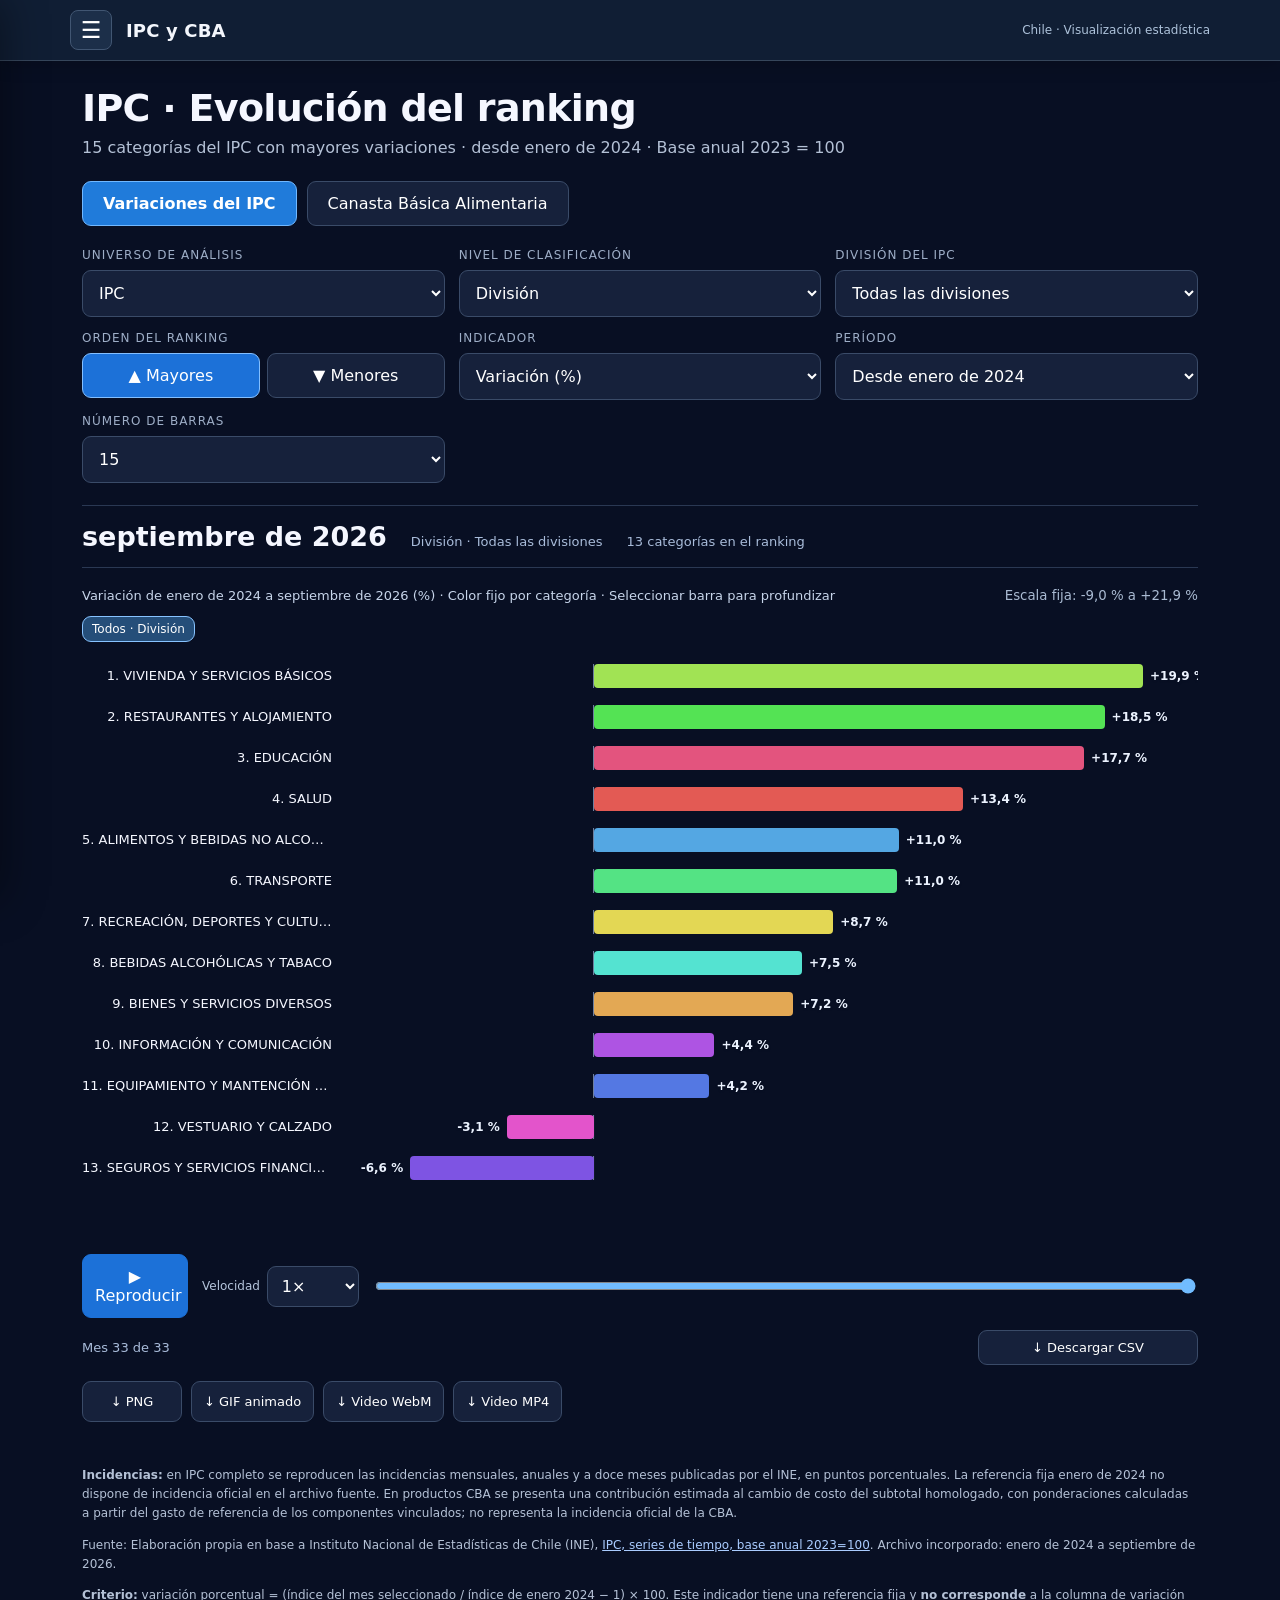
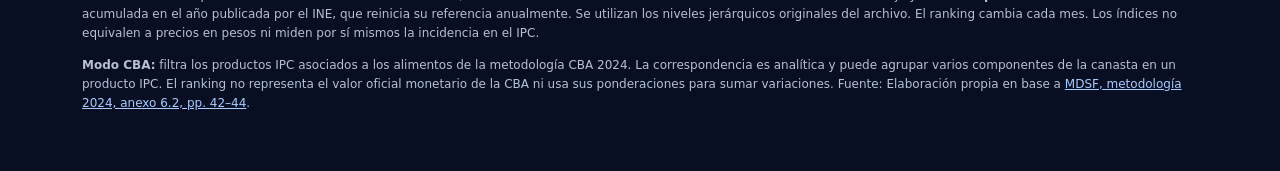
==== commit 8e7b05bd: "versiÃ³n 1.0.0 para publicar" ====
--- a/site/index.html
+++ b/site/index.html
@@ -1,4 +1,4 @@
-<!doctype html><html lang="es"><head><meta charset="utf-8"><meta name="viewport" content="width=device-width, initial-scale=1"><title>Canasta Básica de Alimentos · valor oficial y productos IPC</title><style>
+<!doctype html><html lang="es"><head><meta charset="utf-8"><meta name="viewport" content="width=device-width, initial-scale=1"><title>IPC y CBA</title><style>
 :root{font-family:Inter,system-ui,-apple-system,Segoe UI,Arial,sans-serif;background:#080f23;color:#f5f7ff;color-scheme:dark}*{box-sizing:border-box}body{margin:0}.shell{max-width:1160px;margin:auto;padding:25px 22px 46px}h1{font-size:clamp(24px,4vw,38px);margin:0 0 8px;letter-spacing:-.7px}p{color:#b4c1d6}.sub{margin-top:0}.controls{display:grid;grid-template-columns:1.2fr 1.6fr 1fr;gap:14px;margin:22px 0}.control label{display:block;color:#9eaec7;font-size:12px;text-transform:uppercase;letter-spacing:1px;margin:0 0 8px}select,button{background:#16213b;color:white;border:1px solid #3a4b68;border-radius:9px;padding:12px;font:inherit;width:100%}select{cursor:pointer}.statstrip{display:flex;flex-wrap:wrap;align-items:baseline;gap:10px 24px;padding:15px 0;border-top:1px solid #2a3853;border-bottom:1px solid #2a3853}.current{font-weight:800;font-size:27px}.tag{color:#a9bcda;font-size:13px}.chart{margin:20px 0 16px}.chartHead{display:flex;align-items:baseline;justify-content:space-between;gap:10px}.chartHead small{color:#a9bad2}.barlist{position:relative;display:grid;gap:6px;margin-top:14px}.item{display:grid;grid-template-columns:minmax(125px,250px) minmax(0,1fr) 100px;align-items:center;gap:12px;min-height:32px;transition:transform .3s ease}.name{text-align:right;font-size:13px;white-space:nowrap;overflow:hidden;text-overflow:ellipsis}.track{background:linear-gradient(to right,transparent 24.9%,#ffffff13 25%,transparent 25.1%,transparent 49.9%,#ffffff13 50%,transparent 50.1%,transparent 74.9%,#ffffff13 75%,transparent 75.1%);height:24px;position:relative;border-left:1px solid #4d5b73}.fill{height:100%;border-radius:0 5px 5px 0;background:linear-gradient(90deg,#3f82df,#70b2fa);min-width:2px;transition:width .35s ease}.value{font-weight:650;font-variant-numeric:tabular-nums;font-size:13px}.rangebox{display:flex;gap:14px;align-items:center;margin:26px 0 12px}.play{width:auto;min-width:106px;cursor:pointer;background:#1c71d8;border-color:#1c71d8}.range{width:100%;accent-color:#71bcff}.foot{font-size:12px;line-height:1.6;color:#9faec5;margin-top:26px}.foot a{color:#aaccff}.empty{padding:65px 15px;color:#adc0da;text-align:center;border:1px dashed #3b4c69;border-radius:10px}.item[title]{cursor:help}.download{max-width:220px;margin-left:auto;cursor:pointer;font-size:13px;padding:9px}.meta{display:flex;align-items:center;justify-content:space-between;gap:16px}.legend{color:#c7d5ea;font-size:13px}@media(max-width:650px){.shell{padding:22px 12px}.controls{grid-template-columns:1fr}.item{grid-template-columns:100px minmax(0,1fr) 70px;gap:7px;min-height:34px}.name{font-size:11px}.value{font-size:11px}.current{font-size:21px}.chartHead{align-items:start}.play{min-width:86px}.download{max-width:140px}}
 
 .barlist{display:block;overflow:hidden;min-height:570px;isolation:isolate}.item{position:absolute;left:0;right:0;top:0;height:35px;min-height:35px;transform:translateY(var(--y,0px));transition:transform 580ms cubic-bezier(.24,.75,.26,1),opacity 320ms ease;will-change:transform;grid-template-columns:minmax(125px,250px) minmax(0,1fr);cursor:pointer;z-index:1}.item:hover,.item:focus-visible,.item.active{z-index:5}.item:hover .name,.item.active .name{color:#a7d6ff;white-space:normal;overflow:visible;background:#080f23}.item .fill{transition:width 580ms ease;min-width:0}.tooltip{position:fixed;z-index:100;max-width:min(365px,92vw);background:#fff;color:#101c36;padding:12px 14px;border:1px solid #cdd8e9;border-radius:10px;box-shadow:0 8px 35px #0008;pointer-events:none;white-space:normal;font-size:13px;line-height:1.5;display:none}.tooltip strong{font-size:14px}.exports{display:flex;flex-wrap:wrap;gap:9px;align-items:center;margin-top:16px}.exports button{width:auto;min-width:100px;font-size:13px;cursor:pointer}.exports button:disabled{opacity:.45;cursor:not-allowed}.exportmsg{color:#9fc8f5;font-size:12px;min-height:18px}.item.exit{opacity:0;pointer-events:none}.chart{overflow:visible}@media(max-width:650px){.item{grid-template-columns:100px minmax(0,1fr);gap:7px}.exports button{flex:1}}
@@ -9,14 +9,43 @@
 </style><style>
 .cba-settings{display:flex;gap:12px;flex-wrap:wrap;margin:18px 0 16px}.cba-settings>div{display:flex;flex-direction:column;gap:6px;min-width:195px}.cba-settings label{font-size:13px;color:#b5c5dc}.cba-settings select{border:1px solid #53627c;border-radius:8px;padding:10px;background:#18253b;color:#f5f8fc;font-size:14px}.cba-settings select:focus-visible{outline:2px solid #80c6fb}.cba-caption{font-size:12px;color:#b5c5dc;margin-top:8px}
 .sort-buttons{display:flex;gap:7px}.sort-buttons button{padding:12px 6px;cursor:pointer}.sort-buttons .rank-active{background:#1c71d8;border-color:#83bfff}.track{border-left:none;background:transparent}.fill{position:absolute;top:0;height:100%;border-radius:4px;min-width:0;transition:width .35s ease,left .35s ease}.barlist::before{content:none}@media(min-width:651px){.controls{grid-template-columns:repeat(3,minmax(0,1fr))}}
-</style></head><body><main class="shell"><h1>IPC · Evolución del ranking</h1><p class="sub"><span id="rankingSubtitle">15 categorías con mayores variaciones desde enero de 2024 · Base anual 2023 = 100</span></p><nav class="views" aria-label="Elegir visualización"><button id="officialTab" type="button" class="active" aria-selected="true">Valor oficial de la CBA ($)</button><button id="productsTab" type="button" aria-selected="false">Variación de productos IPC vinculados</button></nav><section class="official" id="officialView"><h2 style="margin:0 0 8px">Evolución de la Canasta Básica de Alimentos</h2><p style="margin:0 0 22px">Pesos corrientes por persona · Estimación experimental enero 2024–diciembre 2025; valores oficiales enero–agosto 2026</p><div class="cba-settings"><div><label for="cbaMetric">Indicador</label><select id="cbaMetric"><option value="money">Valor ($)</option><option value="pct">Variación acumulada (%)</option></select></div><div><label for="cbaReference">Período de referencia</label><select id="cbaReference"><option value="start">Desde enero de 2024</option><option value="year">Desde enero del año seleccionado</option><option value="rolling">Últimos 12 meses</option></select></div></div><div class="headline"><span class="bigmoney" id="officialValue"></span><span class="pill" id="officialMonthly"></span><span class="pill" id="officialCumulative"></span></div><div class="chartcard"><div class="legendline" id="cbaLegend">Evolución de la CBA en pesos · tramo estimado (discontinuo) y tramo oficial (continuo)</div><svg id="officialChart" viewBox="0 0 1050 385" role="img" aria-label="Evolución mensual del valor de la CBA"></svg></div><div class="months"><label for="officialSlider">Mes:</label><input id="officialSlider" type="range" min="0" max="7" value="7" step="1"><strong id="officialDate"></strong></div><p class="source" id="officialSource"></p><button type="button" class="csvline" id="officialCSV">↓ Descargar serie CBA (CSV)</button><p class="source">Fuente: Elaboración propia en base a Ministerio de Desarrollo Social y Familia, <a href="https://observatorio.ministeriodesarrollosocial.gob.cl/nueva-serie-cba-2026" target="_blank" rel="noopener">informes mensuales CBA 2026</a>, cuadros 1 (p. 5). Los valores desde enero de 2026 son oficiales; los anteriores son estimaciones experimentales mediante IPC de alimentos, no el deflactor oficial compuesto. Los valores de 2025 y anteriores corresponden a una metodología distinta y no se empalman con esta serie.</p></section><div id="productsView" hidden><section class="controls"><div class="control"><label for="mode">Universo de análisis</label><select id="mode"><option value="ipc">IPC completo</option><option value="cba">Productos vinculados a la CBA</option></select></div><div class="control" id="levelControl"><label for="level">Nivel de clasificación</label><select id="level"><option value="1">División</option><option value="2">Grupo</option><option value="3">Clase</option><option value="4" selected>Subclase</option><option value="5">Producto</option></select></div><div class="control" id="divControl"><label for="div">División del IPC</label><select id="div"><option value="all">Todas las divisiones</option></select></div><div class="control"><label>Orden del ranking</label><div class="sort-buttons" role="group" aria-label="Ordenar variaciones"><button id="rankHigh" type="button" class="rank-active" aria-pressed="true" title="Variaciones mayores primero">▲ Mayores</button><button id="rankLow" type="button" aria-pressed="false" title="Variaciones menores primero">▼ Menores</button></div></div><div class="control"><label for="variation">Variación</label><select id="variation"><option value="start">Desde enero de 2024</option><option value="monthly">Mensual</option><option value="yoy">12 meses</option><option value="annual">Acumulada en el año</option></select></div><div class="control"><label for="count">Número de barras</label><select id="count"><option value="10">10</option><option value="15" selected>15</option><option value="20">20</option><option value="30">30</option></select></div></section><section class="statstrip"><span class="current" id="month"></span><span class="tag" id="scope"></span><span class="tag" id="details"></span></section><section class="chart"><div class="chartHead"><span class="legend"><span id="rankLegend">Variación desde enero de 2024 (%) · Color fijo por categoría</span></span><small id="scale"></small></div><div class="barlist" id="bars"></div></section><div class="rangebox"><button class="play" id="play">▶ Reproducir</button><input class="range" id="range" type="range" value="0" min="0" step="1" aria-label="Seleccionar mes"></div><div class="meta"><span class="tag" id="progress"></span><button class="download" id="csv">↓ Descargar CSV</button></div><div class="exports"><button id="png">↓ PNG</button><button id="gif">↓ GIF animado</button><button id="webm">↓ Video WebM</button><button id="mp4">↓ Video MP4</button></div><div class="exportmsg" id="exportmsg" role="status" aria-live="polite"></div><div class="tooltip" id="tooltip" role="tooltip"></div><div class="foot"><p>Fuente: Elaboración propia en base a Instituto Nacional de Estadísticas de Chile (INE), <a href="https://www.ine.gob.cl/docs/default-source/%C3%ADndice-de-precios-al-consumidor/cuadros-estadisticos/base-anual-2023_100/series-de-tiempo/ipc-xls.xlsx" target="_blank" rel="noopener">IPC, series de tiempo, base anual 2023=100</a>. Archivo incorporado: enero de 2024 a septiembre de 2026.</p><p><strong>Criterio:</strong> variación porcentual = (índice del mes seleccionado / índice de enero 2024 − 1) × 100. Este indicador tiene una referencia fija y <strong>no corresponde</strong> a la columna de variación acumulada en el año publicada por el INE, que reinicia su referencia anualmente. Se utilizan los niveles jerárquicos originales del archivo. El ranking cambia cada mes. Los índices no equivalen a precios en pesos ni miden por sí mismos la incidencia en el IPC.</p><p><strong>Modo CBA:</strong> filtra los productos IPC asociados a los alimentos de la metodología CBA 2024. La correspondencia es analítica y puede agrupar varios componentes de la canasta en un producto IPC. El ranking no representa el valor oficial monetario de la CBA ni usa sus ponderaciones para sumar variaciones. Fuente: Elaboración propia en base a <a href="https://observatorio.ministeriodesarrollosocial.gob.cl/storage/docs/casen/2024/Metodologia_de_Medicion_de_la_Pobreza_por_Ingresos_2024.pdf" target="_blank" rel="noopener">MDSF, metodología 2024, anexo 6.2, pp. 42–44</a>.</p></div></div></main><script>const CBA_IPC=[["1","ARROZ"],["1","HARINA DE TRIGO"],["1","PAN"],["1","PRODUCTOS DE REPOSTERÍA"],["1","GALLETAS"],["1","CEREALES PARA EL DESAYUNO"],["1","PASTAS"],["1","SNACKS"],["1","CARNE DE VACUNO"],["1","CARNE DE POLLO"],["1","CARNE DE CERDO"],["1","CECINAS"],["1","PESCADOS EN CONSERVA"],["1","LECHE LÍQUIDA"],["1","LECHE EN POLVO"],["1","CREMAS Y LECHES CONSERVADAS"],["1","QUESOS"],["1","YOGURES Y PRODUCTOS SIMILARES"],["1","POSTRES LÁCTEOS"],["1","HUEVOS"],["1","ACEITE VEGETAL Y DE MARAVILLA"],["1","MANTEQUILLA"],["1","MARGARINA"],["1","PALTAS"],["1","FRUTAS DE ESTACIÓN"],["1","PLÁTANOS"],["1","LIMONES"],["1","NARANJAS"],["1","MANZANAS"],["1","VERDURAS DE ESTACIÓN"],["1","TOMATES"],["1","LECHUGAS"],["1","CEBOLLAS Y CEBOLLINES"],["1","ZAPALLOS"],["1","ZANAHORIAS"],["1","PIMIENTOS MORRONES"],["1","ZAPALLOS ITALIANOS"],["1","PAPAS"],["1","LEGUMBRES SECAS"],["1","VERDURAS CONGELADAS"],["1","PAPAS FRITAS"],["1","VERDURAS ENCURTIDAS"],["1","AZÚCAR"],["1","MERMELADAS"],["1","POSTRES NO LÁCTEOS"],["1","CHOCOLATES"],["1","HELADOS"],["1","CARAMELOS Y GOMAS DE MASCAR"],["1","PLATOS PREPARADOS ADQUIRIDOS EN TIENDAS Y SUPERMERCADOS"],["1","ADEREZOS"],["1","SALSAS DE TOMATE"],["1","SAL"],["1","ALIÑOS"],["1","JUGOS LÍQUIDOS"],["1","JUGOS EN POLVO"],["1","CAFÉ Y SUCEDÁNEOS"],["1","TÉ"],["1","AGUA EMBOTELLADA"],["1","BEBIDAS GASEOSAS"],["11","ALIMENTOS ADQUIRIDOS EN RESTAURANTES, CAFÉS Y SIMILARES"]];const CBA_SET=new Set(CBA_IPC.map(x=>x[0]+"|"+x[1]));const DATA={"dates":["2024-01","2024-02","2024-03","2024-04","2024-05","2024-06","2024-07","2024-08","2024-09","2024-10","2024-11","2024-12","2025-01","2025-02","2025-03","2025-04","2025-05","2025-06","2025-07","2025-08","2025-09","2025-10","2025-11","2025-12","2026-01","2026-02","2026-03","2026-04","2026-05","2026-06","2026-07","2026-08","2026-09"],"divisions":{"1":"ALIMENTOS Y BEBIDAS NO ALCOHÓLICAS","10":"EDUCACIÓN","11":"RESTAURANTES Y ALOJAMIENTO","12":"SEGUROS Y SERVICIOS FINANCIEROS","13":"BIENES Y SERVICIOS DIVERSOS","2":"BEBIDAS ALCOHÓLICAS Y TABACO","3":"VESTUARIO Y CALZADO","4":"VIVIENDA Y SERVICIOS BÁSICOS","5":"EQUIPAMIENTO Y MANTENCIÓN DEL HOGAR","6":"SALUD","7":"TRANSPORTE","8":"INFORMACIÓN Y COMUNICACIÓN","9":"RECREACIÓN, DEPORTES Y CULTURA"},"rows":[{"l":1,"c":"1","n":"ALIMENTOS Y BEBIDAS NO ALCOHÓLICAS","v":[0,0.213054,-0.687585,0.009684,0.087159,1.384854,1.44296,1.956227,1.452644,3.718768,3.457292,2.556653,2.992446,3.137711,4.396669,4.367616,4.658144,3.757505,4.658144,5.568468,6.449739,6.953322,7.205113,6.827426,7.24385,7.437536,8.067015,8.115437,7.24385,8.0767,8.82239,10.381561,11.040093],"id":"1"},{"l":1,"c":"10","n":"EDUCACIÓN","v":[0,-0.049126,5.393987,5.384162,5.68874,5.698566,5.68874,5.698566,5.68874,5.708391,5.68874,5.718216,5.659265,5.619965,10.787974,10.866575,11.230104,11.220279,11.230104,11.239929,11.239929,11.249754,11.249754,11.269405,11.357831,11.387306,17.567302,17.567302,17.734329,17.744154,17.744154,17.744154,17.744154],"id":"10"},{"l":1,"c":"11","n":"RESTAURANTES Y ALOJAMIENTO","v":[0,0.75217,1.668274,2.295082,2.700096,3.40405,4.136933,5.043394,5.274831,5.863067,6.576663,7.126326,7.820636,8.023144,8.582449,9.170685,9.305689,9.739634,10.858245,11.436837,12.22758,12.844744,13.625844,14.339441,14.590164,14.513018,15.313404,15.699132,16.35487,16.865959,18.129219,18.746384,18.486017],"id":"11"},{"l":1,"c":"12","n":"SEGUROS Y SERVICIOS FINANCIEROS","v":[0,-1.136247,-0.962227,-1.166957,-0.644897,-0.52206,2.907155,0.798444,1.33074,2.784318,3.244959,4.893029,3.807964,3.838673,4.667827,5.261542,2.927628,3.613471,3.060702,2.958338,3.408742,3.378033,3.685126,1.944928,1.842563,-1.115774,-1.576415,-1.371686,-1.586652,1.740199,-0.440168,-0.767735,-6.633228],"id":"12"},{"l":1,"c":"13","n":"BIENES Y SERVICIOS DIVERSOS","v":[0,-0.303238,-0.57713,0.31302,1.271642,0.185855,1.222733,1.105351,1.555316,1.9955,2.132446,3.276925,3.8834,4.049692,3.169324,4.421403,5.624572,4.998533,5.712609,5.898464,7.052724,6.250611,6.407121,5.790864,6.76905,6.231048,5.644136,7.003815,7.287489,6.544067,7.258143,7.277707,7.219016],"id":"13"},{"l":1,"c":"2","n":"BEBIDAS ALCOHÓLICAS Y TABACO","v":[0,0.646656,0.386063,-0.135122,-0.067561,-0.241289,-0.405366,-0.096516,-0.521185,1.28366,0.221986,-1.032719,0.936203,1.920664,3.098157,4.265997,3.6676,3.764115,4.777531,3.580735,3.310491,4.960911,2.461152,2.046135,5.173246,4.188785,6.283177,5.858508,6.312132,7.286941,7.701959,7.885339,7.537882],"id":"2"},{"l":1,"c":"3","n":"VESTUARIO Y CALZADO","v":[0,2.475556,1.570626,-0.343249,1.539422,-4.639068,-2.766798,-0.457666,2.85001,-0.20803,1.123362,-0.166424,0.124818,2.402746,3.692532,1.601831,2.798003,-3.754941,-1.414604,-1.414604,-0.062409,-3.162055,-0.686499,-3.879759,-4.472644,-2.257125,-0.260037,-2.028292,-2.257125,-8.206782,-6.116081,-5.335968,-3.141252],"id":"3"},{"l":1,"c":"4","n":"VIVIENDA Y SERVICIOS BÁSICOS","v":[0,0.939103,1.752348,2.439733,2.100881,2.739859,4.97628,5.402265,5.373221,8.655243,8.829509,9.139316,12.072805,12.614968,12.992545,13.263627,13.234582,13.554071,15.258011,15.403234,15.722722,16.139026,16.090619,16.197115,16.584374,16.071256,16.226159,17.136218,17.939781,18.385129,19.169329,19.353277,19.876077],"id":"4"},{"l":1,"c":"5","n":"EQUIPAMIENTO Y MANTENCIÓN DEL HOGAR","v":[0,0,0.902799,1.655131,1.695255,-0.55171,1.514696,1.454509,2.397432,0.882736,2.487712,1.584913,3.300231,3.119671,2.868894,3.430635,4.423714,2.307152,3.410573,2.136624,2.678303,1.82566,2.437556,2.527836,3.701475,4.313371,4.423714,4.513993,5.045641,3.230013,4.132812,3.992376,4.192998],"id":"5"},{"l":1,"c":"6","n":"SALUD","v":[0,0.714002,1.646172,2.161841,2.429591,2.558509,2.469258,2.290758,2.836176,3.322094,3.788179,3.897263,5.0476,5.275684,5.404601,5.95002,5.751686,6.445855,7.268941,7.665609,7.90361,7.655692,8.369695,8.875446,10.214201,10.710036,10.630702,11.473622,11.681872,12.356208,12.762793,12.95121,13.367711],"id":"6"},{"l":1,"c":"7","n":"TRANSPORTE","v":[0,1.419511,1.721534,2.859156,3.443069,2.557133,2.869224,2.728279,2.436323,2.083963,2.406121,2.547065,3.070573,4.14779,3.302124,3.261854,3.312192,3.382664,3.463203,2.919561,2.889359,2.899426,3.63435,3.251787,1.912816,2.043693,4.671298,13.057485,13.752139,12.231954,8.265378,9.95671,10.98359],"id":"7"},{"l":1,"c":"8","n":"INFORMACIÓN Y COMUNICACIÓN","v":[0,0.650455,0.890623,0.890623,1.27089,1.451016,1.801261,2.101471,1.981387,1.340939,2.141499,1.310918,2.451716,2.631842,2.201541,2.191534,2.321625,1.981387,2.781947,2.641849,2.401681,1.280897,2.151506,1.481037,2.551786,2.181527,3.552487,3.632543,3.582508,3.812669,4.032823,3.752627,4.373061],"id":"8"},{"l":1,"c":"9","n":"RECREACIÓN, DEPORTES Y CULTURA","v":[0,-0.449922,-0.166275,0.342332,1.349765,-0.528169,-0.440141,-0.733568,0.117371,0.528169,0.723787,0.958529,1.672535,1.868153,2.200704,2.503912,3.257042,2.415884,3.34507,1.995305,3.315728,3.706964,2.679969,2.79734,3.88302,3.765649,4.049296,4.870892,5.790297,6.641236,7.912754,8.528951,8.665884],"id":"9"},{"l":2,"c":"1","n":"ALIMENTOS","v":[0,0.329649,-0.445996,0.096956,0.135738,1.337987,1.396161,2.094241,1.716114,3.597053,3.587357,2.540237,2.898972,3.189839,4.547217,4.537522,4.586,3.490401,4.314524,4.876866,5.904596,6.3312,6.835369,6.476634,6.748109,6.854761,7.62071,7.552841,6.709327,7.455885,8.076401,9.695559,10.529378],"id":"1.1"},{"l":2,"c":"1","n":"BEBIDAS NO ALCOHÓLICAS","v":[0,-0.881479,-2.788158,-0.795248,-0.392833,1.705471,1.801284,0.651528,-0.852735,4.80023,2.194117,2.673182,3.794194,2.701926,3.037271,2.778576,5.202644,6.007473,7.617131,11.622114,11.200537,12.379036,10.424451,9.868736,11.612532,12.532337,11.909553,12.973077,11.919134,13.480885,15.339657,16.384018,15.454633],"id":"1.2"},{"l":2,"c":"10","n":"ENSEÑANZA PRE-ESCOLAR Y ENSEÑANZA BÁSICA","v":[0,0.039177,5.563173,5.572968,5.572968,5.572968,5.572968,5.572968,5.572968,5.572968,5.572968,5.582762,5.749265,5.788443,9.951028,10.195886,10.195886,10.195886,10.195886,10.195886,10.195886,10.195886,10.195886,10.254652,10.450539,10.548482,17.698335,17.698335,17.698335,17.698335,17.698335,17.698335,17.698335],"id":"10.1"},{"l":2,"c":"10","n":"ENSEÑANZA MEDIA","v":[0,0,5.250173,5.250173,5.250173,5.250173,5.250173,5.250173,5.250173,5.250173,5.250173,5.250173,5.250173,5.250173,9.720714,9.720714,9.720714,9.720714,9.720714,9.720714,9.720714,9.720714,9.720714,9.720714,9.720714,9.720714,17.62558,17.62558,17.62558,17.62558,17.62558,17.62558,17.62558],"id":"10.2"},{"l":2,"c":"10","n":"ENSEÑANZA SUPERIOR","v":[0,0,4.76564,4.76564,5.412826,5.412826,5.412826,5.412826,5.412826,5.412826,5.412826,5.412826,5.412826,5.412826,11.257109,11.257109,12.041577,12.041577,12.041577,12.041577,12.041577,12.041577,12.041577,12.041577,12.041577,12.041577,17.670131,17.670131,18.052559,18.052559,18.052559,18.052559,18.052559],"id":"10.3"},{"l":2,"c":"10","n":"ENSEÑANZA NO ATRIBUIBLE A NINGÚN NIVEL","v":[0,-1.007049,9.758308,9.707956,9.728097,9.909366,9.738167,9.899295,9.828802,10.21148,9.838872,10.21148,8.126888,7.170191,14.914401,14.753273,14.753273,14.541793,14.864048,14.924471,15.055388,15.125881,15.146022,15.146022,15.438066,15.498489,15.820745,15.820745,15.820745,15.961732,15.961732,15.961732,15.961732],"id":"10.4"},{"l":2,"c":"11","n":"RESTAURANTES, CAFÉS Y SIMILARES","v":[0,1.03242,1.785025,2.624469,3.145504,3.830567,4.332304,4.959475,5.412968,5.924354,6.503281,7.236588,7.825164,8.519876,8.905828,9.561945,9.957545,10.55577,10.922424,11.549595,12.45658,12.977615,13.778464,14.666152,14.955616,15.39946,15.881899,16.43188,17.54149,18.2555,18.660749,19.162486,19.60633],"id":"11.1"},{"l":2,"c":"11","n":"SERVICIOS DE ALOJAMIENTO","v":[0,-1.61182,0.642809,-0.594838,-1.093735,-0.239854,2.408136,5.718123,4.115898,5.276792,7.186031,6.178643,7.761681,3.808884,5.814065,5.833253,3.693754,2.695961,10.294541,10.438453,10.265758,11.704883,12.261345,11.560971,11.436247,6.850235,10.448048,9.392689,6.245803,4.979373,13.556558,15.158783,8.932169],"id":"11.2"},{"l":2,"c":"12","n":"SEGUROS","v":[0,-1.345694,-1.345694,-1.704545,-1.056619,-0.976874,3.30941,0.62799,1.176236,2.870813,3.648325,5.562201,3.797847,3.837719,4.685008,5.352871,2.3126,3.129984,2.432217,1.73445,2.143142,2.093301,2.422249,0.20933,0.478469,-3.239633,-3.877592,-3.668262,-4.216507,-0.239234,-3.030303,-3.508772,-10.944976],"id":"12.1"},{"l":2,"c":"12","n":"GASTOS FINANCIEROS","v":[0,-0.304054,0.506757,0.912162,0.900901,1.238739,1.407658,1.463964,1.914414,2.432432,1.70045,2.364865,3.828829,3.885135,4.605856,4.932432,5.27027,5.427928,5.484234,7.668919,8.220721,8.288288,8.547297,8.592342,7.038288,6.981982,7.218468,7.376126,8.445946,9.313063,9.448198,9.684685,9.842342],"id":"12.2"},{"l":2,"c":"13","n":"CUIDADO PERSONAL","v":[0,-0.499902,-1.117428,0.156832,1.156636,0.039208,0.646932,0.323466,0.499902,1.313468,0.901784,2.568124,2.754362,3.126838,1.548716,2.89159,4.440306,3.861988,4.499118,4.479514,6.008626,4.822584,3.96981,3.215056,4.548128,3.989414,2.783768,3.763968,3.950206,3.469908,4.156048,4.126642,4.058028],"id":"13.1"},{"l":2,"c":"13","n":"ARTÍCULOS PERSONALES","v":[0,-1.216447,-0.623304,-1.467779,0.261385,-3.24721,0.965115,-1.477833,0.150799,-2.211722,0.995275,0.351865,4.322911,2.744546,3.448276,5.509199,5.137227,2.734493,4.704936,5.157334,5.438826,5.750478,11.702021,10.797225,10.626319,9.24902,10.847492,14.074595,14.165075,9.83211,11.380316,11.340103,11.189303],"id":"13.2"},{"l":2,"c":"13","n":"RESIDENCIAS PARA ADULTOS MAYORES","v":[0,1.11933,1.080397,2.462527,3.474791,5.217053,5.693985,6.29745,7.134514,8.302511,9.635974,9.635974,10.12264,10.998637,11.533969,12.5949,14.103562,15.028227,15.398092,15.826358,15.923691,16.040491,16.147557,16.439556,17.159821,17.461553,17.850886,19.310882,19.817014,20.459412,20.819544,20.800078,20.780611],"id":"13.3"},{"l":2,"c":"13","n":"OTROS SERVICIOS","v":[0,0.977322,1.651011,1.812316,2.011576,2.04953,2.960433,5.417971,6.167568,6.736882,6.860233,7.154379,7.287219,7.533922,8.47329,8.710504,9.327261,9.384192,9.611918,10.551286,10.816966,10.7885,11.462188,11.471677,11.689914,11.623494,12.154853,13.891261,14.697789,15.096309,15.371477,15.675111,15.713066],"id":"13.4"},{"l":2,"c":"2","n":"BEBIDAS ALCOHÓLICAS","v":[0,0.920008,0.552005,0.087159,0.184002,-0.06779,-0.290529,0.13558,-0.464846,2.111176,0.600426,-1.191168,1.617277,1.568855,3.244238,4.909936,4.067403,4.193298,5.645942,3.931823,3.554135,5.907418,2.333914,1.743173,6.197947,4.803409,6.391633,5.781522,6.440054,7.824908,8.41565,7.447221,6.943637],"id":"2.1"},{"l":2,"c":"2","n":"CIGARRILLOS","v":[0,0,0,-0.64164,-0.64164,-0.64164,-0.64164,-0.64164,-0.64164,-0.64164,-0.64164,-0.64164,-0.64164,2.767669,2.767669,2.767669,2.767669,2.767669,2.767669,2.767669,2.767669,2.767669,2.767669,2.767669,2.767669,2.767669,6.05248,6.05248,6.05248,6.05248,6.05248,8.925493,8.925493],"id":"2.2"},{"l":2,"c":"3","n":"VESTUARIO","v":[0,2.538817,1.993286,0.020982,1.542174,-4.437684,-2.538817,-0.524549,0.556022,-1.909358,-0.744859,-2.129668,-2.486362,1.038607,1.668065,-0.849769,-0.744859,-6.493915,-4.574066,-3.955099,-3.997063,-5.717583,-3.566932,-6.945027,-7.144356,-4.280319,-3.514478,-4.752413,-4.364247,-10.333613,-8.655057,-7.40663,-6.430969],"id":"3.1"},{"l":2,"c":"3","n":"CALZADO","v":[0,2.375346,0.798608,-1.013617,1.556261,-5.016894,-3.19443,-0.337872,7.044128,2.877035,4.535681,3.429917,4.894031,4.883792,7.392239,6.091942,9.265895,1.259343,4.361626,3.225146,7.115798,1.49483,4.576636,1.720078,0.399304,1.443637,5.6824,2.948705,1.586977,-4.33091,-1.484591,-1.546022,2.877035],"id":"3.2"},{"l":2,"c":"4","n":"ARRIENDO","v":[0,1.717408,2.371194,2.9274,3.288447,3.386027,3.561671,3.951991,4.186183,4.391101,4.566745,4.693599,5.337627,6.537861,6.645199,7.103825,7.416081,7.708821,7.835675,7.952771,8.245511,8.323575,8.372365,8.382123,8.430913,8.938329,9.133489,9.826308,10.128806,10.20687,10.850898,11.0363,11.290008],"id":"4.1"},{"l":2,"c":"4","n":"CONSERVACIÓN Y REPARACIÓN DE LA VIVIENDA","v":[0,0.911471,0.785416,0.833899,0.824202,-0.281198,1.929603,2.71502,3.141666,3.054397,3.956172,4.101619,4.508872,4.07253,4.518569,5.245806,5.168234,5.333075,6.438476,6.739067,7.078445,6.157277,7.514787,7.883254,8.53292,8.930476,9.289247,10.229807,10.86008,10.520702,10.549792,11.015224,11.451566],"id":"4.2"},{"l":2,"c":"4","n":"SUMINISTRO DE AGUA Y SERVICIOS RELACIONADOS CON LA VIVIENDA","v":[0,-1.00277,-1.289275,-0.095502,-1.728584,-0.888167,0.439309,0.382007,1.260625,3.877376,2.912807,2.502149,5.090249,4.144781,4.307134,4.822844,4.555439,5.539108,5.357654,5.892465,6.68513,8.986725,7.812052,8.70022,10.992264,9.569287,9.932194,9.464235,9.884443,11.316971,10.801261,11.106867,11.708528],"id":"4.3"},{"l":2,"c":"4","n":"SUMINISTRO DE ELECTRICIDAD, GAS Y OTROS COMBUSTIBLES","v":[0,1.012634,3.134343,3.94445,3.250072,5.284984,11.216125,11.842994,10.666409,20.37805,20.975986,22.075417,29.694281,30.591185,31.497734,31.131257,30.76478,30.76478,36.290867,36.184782,36.223358,36.493394,36.435529,36.078696,35.673643,33.850902,33.744816,35.827949,37.689266,38.393288,40.505352,40.505352,41.411901],"id":"4.4"},{"l":2,"c":"5","n":"MUEBLES Y ARTÍCULOS PARA EL HOGAR","v":[0,-0.417362,2.723289,2.59808,1.074708,-6.218698,2.128548,-0.187813,3.516277,-3.568447,2.21202,-1.450334,1.38773,0.406928,1.314691,2.744157,3.98581,-1.429466,0.897329,-0.365192,0.406928,-1.189482,1.293823,-0.699082,1.565109,0.511269,0.77212,1.87813,4.611853,-1.648581,1.888564,1.721619,2.556344],"id":"5.1"},{"l":2,"c":"5","n":"TEXTILES PARA EL HOGAR","v":[0,-0.1313,-1.929098,0.0808,0.1717,-5.332795,-0.737299,-2.575497,-3.514796,-6.968993,-4.019796,-6.564993,-4.858095,-5.231795,-4.878295,-5.282295,-4.696495,-7.888092,-5.393395,-8.453692,-8.251692,-11.443289,-12.079588,-12.725987,-11.493789,-9.89799,-10.978689,-10.988789,-13.746086,-16.866983,-14.735885,-15.867084,-14.655085],"id":"5.2"},{"l":2,"c":"5","n":"ARTEFACTOS PARA EL HOGAR","v":[0,0.462591,3.228077,4.917538,5.440467,2.413516,4.47506,4.605792,4.042639,3.429204,5.04827,5.601368,9.151247,9.644006,9.543443,11.051891,10.569187,6.134352,6.355591,3.32864,3.680611,2.775543,4.223652,5.953339,6.928801,8.205953,9.292035,10.01609,10.870877,8.889783,9.161303,7.994771,8.427192],"id":"5.3"},{"l":2,"c":"5","n":"CRISTALERÍA, VAJILLA Y UTENSILIOS PARA EL HOGAR","v":[0,0.215243,-0.215243,-0.322865,0.684864,-3.404755,0.919675,-2.514431,-2.768809,-3.277566,0.019568,-3.355836,-0.724,-0.997945,-1.447999,-1.183837,2.181783,-1.311026,1.624107,0.264162,1.125135,0.107622,1.643675,-0.772919,1.301243,1.095783,1.68281,1.68281,-0.469621,-1.350161,0.058703,-1.271891,-2.651404],"id":"5.4"},{"l":2,"c":"5","n":"HERRAMIENTAS Y EQUIPOS PARA EL HOGAR Y EL JARDÍN","v":[0,-0.131873,-1.501319,-2.109961,-1.825928,-2.718604,-1.491175,-0.618787,0.52749,-4.169203,-2.546155,-5.74153,-0.963684,-1.511463,-1.37959,-2.60702,-2.038953,-1.095557,-0.192737,2.536011,2.424427,-0.872388,1.592615,-1.27815,-1.724488,-0.152161,2.850477,-0.821668,-1.795496,-3.215662,0.314465,-0.831812,-0.730371],"id":"5.5"},{"l":2,"c":"5","n":"BIENES Y SERVICIOS PARA LA MANTENCIÓN DEL HOGAR","v":[0,-0.039588,-0.128662,0.593824,0.851148,0.999604,0.57403,1.603325,2.494062,2.741489,2.652415,2.612827,2.959224,2.830562,2.068488,2.177356,3.533254,3.483769,4.235946,3.592637,4.186461,3.958828,3.533254,4.136975,5.027712,5.868963,5.433492,5.146477,5.453286,5.205859,5.156374,5.690816,5.651227],"id":"5.6"},{"l":2,"c":"6","n":"MEDICAMENTOS Y PRODUCTOS PARA LA SALUD","v":[0,0.191185,1.378547,1.931978,2.23385,2.48541,3.270276,2.535721,3.884081,5.001006,5.534313,5.966995,7.697726,7.909036,8.00966,8.080097,7.013484,7.96941,8.784464,9.096398,9.629704,8.68384,9.78064,9.861139,11.108875,12.205675,11.752868,13.131415,13.11129,14.137653,14.057154,14.379151,15.375327],"id":"6.1"},{"l":2,"c":"6","n":"SERVICIOS DE ATENCIÓN AMBULATORIA","v":[0,0.701096,1.303446,1.747803,2.004542,2.053915,1.09608,1.323195,1.392318,1.510813,2.261282,2.152661,3.021625,3.258616,3.406734,3.880715,4.216451,4.897798,6.290116,6.714723,6.79372,6.961588,7.593562,8.699516,10.506567,10.634936,10.842303,11.276785,11.553273,12.106251,12.580231,12.708601,12.757974],"id":"6.2"},{"l":2,"c":"6","n":"SERVICIOS DE HOSPITALIZACIÓN","v":[0,2.103718,3.581213,3.913894,3.943249,3.962818,4.25636,4.236791,4.27593,4.334638,4.099804,4.07045,4.324853,4.618395,4.784736,6.017613,6.379648,6.526419,5.567515,6.428571,6.428571,6.771037,6.917808,6.888454,7.41683,7.514677,7.592955,8.375734,8.88454,9.011742,10.479452,10.55773,10.684932],"id":"6.3"},{"l":2,"c":"6","n":"SERVICIOS DE LABORATORIO Y DIAGNÓSTICO POR IMAGEN","v":[0,1.386882,2.244053,3.139748,3.679091,3.679091,3.66946,3.66946,3.679091,3.707984,3.303477,3.24569,4.362901,4.468843,4.594048,6.780314,7.117403,7.338919,7.531542,7.550804,7.560435,7.647115,7.676009,7.676009,8.090147,8.167196,8.19609,8.783589,9.245883,9.592603,10.623134,10.652027,10.690552],"id":"6.4"},{"l":2,"c":"7","n":"ADQUISICIÓN DE VEHÍCULOS","v":[0,0.041127,0.370142,1.799301,2.107752,1.398314,1.603948,1.439441,1.449722,2.323669,2.405922,2.354514,2.292823,2.33395,1.840428,2.673247,3.156488,2.899445,2.601275,2.087189,2.128316,2.21057,0.976763,0.760847,1.408596,1.603948,1.346905,1.25437,1.285215,0.534649,-0.277606,-1.089862,-1.059017],"id":"7.1"},{"l":2,"c":"7","n":"FUNCIONAMIENTO DE EQUIPOS DE TRANSPORTE PERSONAL","v":[0,0.797872,2.580772,4.65918,5.841214,4.393223,3.999212,3.92041,2.85658,0.985028,-0.187155,0.00985,1.851852,3.536249,2.442868,1.950355,1.566194,1.477541,2.295114,1.625296,1.290386,1.339638,0.384161,-0.285658,-1.497242,-2.15721,2.708826,19.29669,19.927108,17.375887,10.638298,11.702128,14.558708],"id":"7.2"},{"l":2,"c":"7","n":"TRANSPORTE DE PASAJEROS","v":[0,4.64663,1.559134,0.184634,-0.225664,-0.102575,1.918145,1.651451,2.636168,4.072213,8.031593,8.308544,6.698123,7.816186,7.046877,6.903272,7.323828,8.144425,7.098164,6.739153,7.303313,7.139194,14.2271,14.278388,9.970253,11.775567,13.262899,14.504052,16.319623,16.022156,14.052723,20.443122,18.791671],"id":"7.3"},{"l":2,"c":"7","n":"ENVÍO DE BIENES Y PAQUETERÍA","v":[0,2.17767,6.728886,8.445673,13.008411,9.98963,12.155778,16.430464,17.490494,21.454085,24.415255,21.500173,20.601452,15.577832,18.147252,11.015094,13.768867,19.541422,18.343127,24.392211,23.182394,22.444982,28.378845,29.934324,30.475861,32.400046,31.213273,34.09379,27.226639,32.630487,32.584399,34.566194,25.61355],"id":"7.4"},{"l":2,"c":"8","n":"EQUIPOS Y ACCESORIOS DE INFORMACIÓN Y COMUNICACIÓN","v":[0,-1.282183,-0.441071,-0.523131,0.923172,1.446302,1.784798,1.877116,1.671966,-0.707765,1.600164,-1.097548,2.441276,3.200328,1.364242,1.620679,0.841112,-1.323213,-1.128321,-1.795056,-1.784798,-4.287619,-3.877321,-2.482306,1.097548,0.051287,3.549082,3.805519,3.661914,4.236332,4.328649,4.308134,5.846754],"id":"8.1"},{"l":2,"c":"8","n":"SERVICIOS DE INFORMACIÓN Y COMUNICACIÓN","v":[0,1.523546,1.493866,1.533439,1.424614,1.454294,1.810447,2.206173,2.127028,2.265532,2.38425,2.404036,2.453502,2.374357,2.582113,2.443609,2.997626,3.492283,4.570637,4.659676,4.303522,3.808864,4.897111,3.284527,3.205382,3.155916,3.551642,3.561535,3.551642,3.630787,3.897903,3.502176,3.709933],"id":"8.2"},{"l":2,"c":"9","n":"EQUIPOS DE JUEGOS PARA RECREACIÓN","v":[0,1.067372,0.969448,2.271837,-1.674501,-7.853506,-3.397963,-1.419898,-2.438308,1.821387,4.553467,-2.888758,4.837446,4.524089,3.113984,7.941637,4.171563,-1.106541,0.372111,1.175088,7.66745,3.104191,5.454367,3.270662,1.410106,2.301214,1.919311,4.72973,2.790834,1.801802,5.141011,7.491187,5.278104],"id":"9.1"},{"l":2,"c":"9","n":"BIENES PARA RECREACIÓN","v":[0,-0.385577,1.156732,-0.844102,0.041684,-3.074198,0.177157,-1.292205,0.854523,-2.021676,-0.52105,-4.731138,-3.980825,-4.553981,-4.481034,-3.397249,-1.95915,-6.054606,-5.867028,-8.837015,-5.929554,-8.795331,-7.826178,-10.608587,-10.285536,-10.441851,-10.546061,-12.588579,-11.452689,-13.859942,-13.130471,-13.693206,-12.974156],"id":"9.2"},{"l":2,"c":"9","n":"PRODUCTOS DE JARDINERÍA Y PARA MASCOTAS","v":[0,-1.331404,-2.305837,-1.717318,1.041968,-1.476122,-1.408587,-1.292812,-1.283164,-1.128799,-3.096961,-2.508442,-4.119633,-4.997588,-3.135552,-4.235408,-3.116257,-3.868789,-2.78823,-4.254703,-3.646889,-2.682103,-5.229137,-5.344911,-4.196816,-4.013507,-5.508924,-5.441389,-5.923782,-4.611674,-5.065123,-4.293295,-4.708152],"id":"9.3"},{"l":2,"c":"9","n":"SERVICIOS RECREATIVOS","v":[0,0.31071,1.437033,1.932226,1.854549,1.52442,1.602097,1.689484,1.271968,1.757452,1.310807,1.757452,2.534227,3.767356,5.845228,5.893776,6.194776,6.07826,7.330809,8.097874,8.447422,9.311584,9.748519,8.51539,10.428197,10.573842,12.224488,12.350714,12.875036,13.244004,13.36052,13.913972,14.049908],"id":"9.4"},{"l":2,"c":"9","n":"INSTRUMENTOS MUSICALES","v":[0,-1.362535,0.292693,1.332257,0.807428,-0.4239,-0.151393,-3.048042,-1.110214,-3.64352,-4.582156,-6.61082,-0.676221,-2.775535,-1.846992,-1.423092,-0.302786,-5.863948,-2.492935,-1.735971,-0.171579,-4.13807,-3.340735,-8.235769,-2.563585,-6.378684,-6.68147,-5.187727,-4.037142,-8.568833,-4.622527,-4.794106,-3.401292],"id":"9.5"},{"l":2,"c":"9","n":"ENTRADAS A ESPECTÁCULOS CULTURALES","v":[0,0.308374,0.982943,1.10822,2.457358,2.794642,3.18011,3.642671,5.011082,4.673798,5.242363,6.186759,7.246796,8.991038,8.952491,11.188205,11.660403,11.303845,12.999904,11.034018,12.228968,11.274935,10.985834,13.019177,12.990267,14.695962,15.698179,17.365327,15.303074,16.025826,25.132505,25.065048,25.142141],"id":"9.6"},{"l":2,"c":"9","n":"DIARIOS, LIBROS Y PAPELERÍA","v":[0,-0.32517,1.625851,1.625851,4.359313,4.217051,5.131592,4.359313,4.257697,5.659994,5.751448,5.731125,4.999492,3.119602,5.558378,3.810588,4.918199,6.340819,6.269688,6.361142,5.670155,6.787928,6.60502,8.342648,8.129255,6.818413,9.19622,6.290011,10.903363,10.689971,12.844223,13.880703,12.732446],"id":"9.7"},{"l":2,"c":"9","n":"PAQUETES TURÍSTICOS","v":[0,-0.034647,-3.378086,2.589866,-2.641836,-9.146817,-17.566046,-17.877869,-10.83586,-4.313556,4.2356,12.481594,22.182763,28.505847,14.144651,20.944132,20.433088,20.511044,21.611087,14.075357,21.385881,26.323084,19.904721,27.405803,29.796449,29.346037,29.190126,46.487657,50.220875,60.822867,63.144218,65.283673,69.285405],"id":"9.8"},{"l":3,"c":"1","n":"PAN, CEREALES, HARINAS Y PASTAS","v":[0,1.390793,0.79334,1.782566,2.242899,2.899119,2.291871,2.08619,2.977473,3.790402,3.917728,3.006856,4.495593,4.799216,5.484819,5.063663,5.044074,5.749265,6.385896,5.905975,7.257591,5.905975,7.002938,6.5524,6.934378,6.434868,6.376102,7.208619,4.96572,8.129285,8.814887,8.530852,9.167483],"id":"1.1.1"},{"l":3,"c":"1","n":"CARNES","v":[0,1.744474,0.951531,1.268708,0.733472,1.209238,0.921796,2.527505,1.308356,5.183864,5.144216,6.38319,8.375458,8.672812,9.852314,9.545049,9.465755,8.425017,10.387551,12.538408,12.141937,14.193676,14.154029,14.679354,14.471206,15.482208,14.540589,13.698087,14.600059,14.292794,14.778472,17.900684,16.503122],"id":"1.1.2"},{"l":3,"c":"1","n":"PESCADOS Y MARISCOS","v":[0,0.127576,-2.983317,-1.501472,-1.334642,0.804711,-1.177625,-0.883219,0.520118,1.305201,3.73896,1.501472,1.452404,3.199215,3.90579,2.590775,5.721295,4.916585,6.977429,6.408243,5.780177,6.388616,5.95682,4.720314,6.408243,7.860648,7.291462,8.930324,6.310108,6.741904,8.851816,10.107949,10.912659],"id":"1.1.3"},{"l":3,"c":"1","n":"LÁCTEOS, BEBIDAS VEGETALES Y HUEVOS","v":[0,1.305896,0.771666,3.037198,3.789078,5.025722,5.233478,4.303522,4.244163,3.274634,4.352988,3.947368,1.721409,2.532647,3.452711,5.193906,6.677879,6.816383,9.200633,9.665611,10.466957,9.56668,10.674713,10.239414,8.043134,8.389395,8.577364,10.031658,11.238623,12.475267,12.168579,11.92125,11.822319],"id":"1.1.4"},{"l":3,"c":"1","n":"ACEITES Y GRASAS","v":[0,-0.85862,-3.317397,-1.541614,1.483072,2.273393,1.78554,2.292907,2.488048,4.039418,2.888087,2.224607,2.302664,3.844277,4.097961,5.903015,5.678603,3.092985,5.307835,2.566104,5.171236,3.385696,3.414967,4.176017,5.756659,3.424724,2.956386,2.156308,3.824763,3.453996,2.566104,2.351449,4.302859],"id":"1.1.5"},{"l":3,"c":"1","n":"FRUTAS Y FRUTOS SECOS","v":[0,-0.210103,0.621175,-0.374532,-1.927469,-4.430438,-5.590573,-7.043025,-6.019914,-2.777017,-1.589477,-1.415913,-1.151,-2.365945,0.639445,-1.662556,-3.50781,-6.896867,-7.655065,-7.490637,-5.590573,-2.548643,-1.845254,-1.434183,-1.20581,-2.35681,2.850096,-0.127889,-5.115557,-7.554581,-8.997899,-6.248287,-3.352517],"id":"1.1.6"},{"l":3,"c":"1","n":"HORTALIZAS, LEGUMBRES Y TUBÉRCULOS","v":[0,-5.126286,-6.688494,-7.081384,-6.922357,-0.346118,2.12348,5.65014,3.161833,5.416277,2.853134,-4.658559,-5.75304,-5.425631,-1.796071,-2.170253,-2.797007,-7.27783,-9.831618,-8.868101,-5.528531,-5.416277,-5.238541,-7.829747,-6.16464,-6.136576,-1.992516,-2.235734,-3.498597,-2.366698,0.130964,5.622077,9.943873],"id":"1.1.7"},{"l":3,"c":"1","n":"AZÚCAR, CONFITES Y POSTRES","v":[0,0.726716,-0.133869,-0.545037,-0.430293,-0.305986,1.233505,1.941098,1.25263,3.337158,4.331612,3.337158,4.188181,4.216867,4.379422,5.326066,5.765921,5.632052,6.827309,7.496653,8.500669,9.189138,9.695927,10.499139,10.87206,10.728629,11.101549,12.860968,11.264104,11.99082,13.042647,12.143813,15.050679],"id":"1.1.8"},{"l":3,"c":"1","n":"PRODUCTOS ALIMENTICIOS VARIOS","v":[0,1.065566,0.863972,0.844773,0.479985,1.478353,1.86234,3.1199,2.19833,3.926274,3.273495,2.860708,1.833541,1.622348,2.342325,3.820678,3.542287,3.1103,3.993472,4.243064,4.636652,5.423826,5.875012,4.915043,7.151771,7.81415,8.274935,7.286167,6.902179,7.017375,8.44773,8.937314,9.07171],"id":"1.1.9"},{"l":3,"c":"1","n":"JUGOS","v":[0,-0.685468,0.254602,2.634156,0.851939,5.943987,7.471602,5.630631,3.446925,9.155895,10.095966,12.965139,11.780259,10.487662,11.917352,13.444967,13.229534,11.349393,12.690952,18.507638,19.173521,19.663141,16.735213,17.068155,15.981199,15.86369,15.844105,16.35331,17.743831,21.132002,23.305915,23.854289,23.305915],"id":"1.2.1"},{"l":3,"c":"1","n":"CAFÉ Y SUCEDÁNEOS","v":[0,-2.168854,-9.503863,-6.478637,0.093084,-2.745974,-3.69543,1.67551,-2.671507,3.313786,-2.65289,6.720655,6.646188,4.132924,12.557014,13.450619,22.181886,24.629992,24.453132,26.761612,28.893233,27.152564,26.007633,27.040864,27.394583,27.962394,30.205715,27.534208,25.979708,31.50889,29.516895,34.897142,33.733594],"id":"1.2.2"},{"l":3,"c":"1","n":"TÉ","v":[0,0.801548,-1.022664,0.912106,0.442233,1.216142,1.75972,-1.289847,-1.630735,2.275659,2.644186,4.523678,1.584669,1.621522,1.510964,5.721393,5.398931,3.408882,5.04883,6.311037,3.390455,2.929795,2.008476,1.022664,7.453473,4.864566,-0.976598,0.184264,2.238806,1.381979,-1.197715,1.630735,-0.690989],"id":"1.2.3"},{"l":3,"c":"1","n":"AGUA EMBOTELLADA","v":[0,-3.094402,-2.142989,-0.692777,-0.544984,-3.916497,-4.997229,-5.532976,-7.832995,6.068723,0.646592,-2.115278,3.879549,-1.505635,-3.297617,-0.646592,5.089599,3.47312,3.971919,12.931831,14.400517,17.300942,14.871605,14.317384,13.171993,16.876039,17.707371,19.305376,15.000924,18.79734,20.746351,20.764825,21.263625],"id":"1.2.4"},{"l":3,"c":"1","n":"BEBIDAS GASEOSAS","v":[0,-1.027729,-3.374055,-1.173163,-1.105294,2.278456,2.840799,0.591429,0.184216,3.868528,0.649602,-1.308901,0.678689,0.911383,-0.038782,-3.403141,-1.231336,1.706418,4.41148,6.670545,5.10956,7.514059,5.351949,4.159395,8.153965,9.094435,7.960054,9.637386,8.250921,8.541788,12.497576,12.439403,11.014156],"id":"1.2.5"},{"l":3,"c":"1","n":"OTRAS BEBIDAS NO ALCOHÓLICAS","v":[0,2.927839,-0.581625,-0.709779,-0.35489,5.490931,3.095426,2.001183,-0.216877,3.312303,2.31664,3.637618,2.651814,2.632098,1.547713,2.947555,1.616719,1.675868,2.158912,8.428628,8.182177,6.792192,6.555599,6.042981,3.253155,5.84582,6.230284,8.724369,7.176656,5.707808,5.333202,7.630126,7.945584],"id":"1.2.6"},{"l":3,"c":"10","n":"ENSEÑANZA PRE-ESCOLAR Y ENSEÑANZA BÁSICA","v":[0,0.039177,5.563173,5.572968,5.572968,5.572968,5.572968,5.572968,5.572968,5.572968,5.572968,5.582762,5.749265,5.788443,9.951028,10.195886,10.195886,10.195886,10.195886,10.195886,10.195886,10.195886,10.195886,10.254652,10.450539,10.548482,17.698335,17.698335,17.698335,17.698335,17.698335,17.698335,17.698335],"id":"10.1.1"},{"l":3,"c":"10","n":"ENSEÑANZA MEDIA","v":[0,0,5.250173,5.250173,5.250173,5.250173,5.250173,5.250173,5.250173,5.250173,5.250173,5.250173,5.250173,5.250173,9.720714,9.720714,9.720714,9.720714,9.720714,9.720714,9.720714,9.720714,9.720714,9.720714,9.720714,9.720714,17.62558,17.62558,17.62558,17.62558,17.62558,17.62558,17.62558],"id":"10.2.1"},{"l":3,"c":"10","n":"ENSEÑANZA SUPERIOR","v":[0,0,4.76564,4.76564,5.412826,5.412826,5.412826,5.412826,5.412826,5.412826,5.412826,5.412826,5.412826,5.412826,11.257109,11.257109,12.041577,12.041577,12.041577,12.041577,12.041577,12.041577,12.041577,12.041577,12.041577,12.041577,17.670131,17.670131,18.052559,18.052559,18.052559,18.052559,18.052559],"id":"10.3.1"},{"l":3,"c":"10","n":"ENSEÑANZA NO ATRIBUIBLE A NINGÚN NIVEL","v":[0,-1.007049,9.758308,9.707956,9.728097,9.909366,9.738167,9.899295,9.828802,10.21148,9.838872,10.21148,8.126888,7.170191,14.914401,14.753273,14.753273,14.541793,14.864048,14.924471,15.055388,15.125881,15.146022,15.146022,15.438066,15.498489,15.820745,15.820745,15.820745,15.961732,15.961732,15.961732,15.961732],"id":"10.4.1"},{"l":3,"c":"11","n":"RESTAURANTES, CAFÉS Y SIMILARES","v":[0,1.03242,1.785025,2.624469,3.145504,3.830567,4.332304,4.959475,5.412968,5.924354,6.503281,7.236588,7.825164,8.519876,8.905828,9.561945,9.957545,10.55577,10.922424,11.549595,12.45658,12.977615,13.778464,14.666152,14.955616,15.39946,15.881899,16.43188,17.54149,18.2555,18.660749,19.162486,19.60633],"id":"11.1.1"},{"l":3,"c":"11","n":"SERVICIOS DE ALOJAMIENTO","v":[0,-1.61182,0.642809,-0.594838,-1.093735,-0.239854,2.408136,5.718123,4.115898,5.276792,7.186031,6.178643,7.761681,3.808884,5.814065,5.833253,3.693754,2.695961,10.294541,10.438453,10.265758,11.704883,12.261345,11.560971,11.436247,6.850235,10.448048,9.392689,6.245803,4.979373,13.556558,15.158783,8.932169],"id":"11.2.1"},{"l":3,"c":"12","n":"SEGUROS","v":[0,-1.345694,-1.345694,-1.704545,-1.056619,-0.976874,3.30941,0.62799,1.176236,2.870813,3.648325,5.562201,3.797847,3.837719,4.685008,5.352871,2.3126,3.129984,2.432217,1.73445,2.143142,2.093301,2.422249,0.20933,0.478469,-3.239633,-3.877592,-3.668262,-4.216507,-0.239234,-3.030303,-3.508772,-10.944976],"id":"12.1.1"},{"l":3,"c":"12","n":"GASTOS FINANCIEROS","v":[0,-0.304054,0.506757,0.912162,0.900901,1.238739,1.407658,1.463964,1.914414,2.432432,1.70045,2.364865,3.828829,3.885135,4.605856,4.932432,5.27027,5.427928,5.484234,7.668919,8.220721,8.288288,8.547297,8.592342,7.038288,6.981982,7.218468,7.376126,8.445946,9.313063,9.448198,9.684685,9.842342],"id":"12.2.1"},{"l":3,"c":"13","n":"PRODUCTOS PARA EL CUIDADO PERSONAL","v":[0,-0.588755,-1.442449,-0.333628,0.667255,-0.618193,-0.068688,-0.500442,-0.333628,0.578942,-0.03925,1.570013,1.668139,2.001766,0.117751,1.52095,3.287214,2.551271,3.228339,3.130213,4.857227,3.463841,2.443332,1.393386,2.718085,1.933078,0.480816,1.579825,1.736827,1.17751,1.90364,1.82514,1.530762],"id":"13.1.1"},{"l":3,"c":"13","n":"SERVICIOS DE PELUQUERÍA Y CENTROS DE ESTÉTICA","v":[0,0.06812,1.012067,3.415726,4.369404,4.398599,5.313351,5.702608,5.975088,6.159984,7.103931,9.15726,9.857921,10.53912,10.938108,11.920981,11.969638,12.514597,12.835734,13.400156,13.575321,13.740755,14.013235,15.229661,16.592059,17.555469,17.954457,18.168548,18.509148,18.538342,18.966524,19.297392,20.72791],"id":"13.1.2"},{"l":3,"c":"13","n":"JOYAS Y RELOJES","v":[0,1.676034,2.840225,5.590124,5.790847,5.740666,6.332798,6.433159,6.945002,8.641108,11.531513,14.421919,18.07507,16.690084,18.245684,25.240867,26.947009,27.820153,28.773585,31.643918,31.583701,40.214773,45.212766,45.443597,44.259334,42.643517,47.320353,51.615817,51.967081,49.949819,48.795664,50.200723,51.003613],"id":"13.2.1"},{"l":3,"c":"13","n":"OTROS ARTÍCULOS PERSONALES","v":[0,-3.755538,-3.654853,-7.641965,-4.581152,-11.105518,-3.745469,-8.407169,-5.799436,-11.729762,-8.236005,-11.981474,-7.712445,-9.464358,-9.5147,-11.770036,-13.964962,-19.240838,-16.381393,-18.052759,-17.468788,-24.436166,-17.65002,-19.55296,-18.828031,-20.006041,-21.113572,-18.817962,-18.958921,-25.312122,-21.395489,-22.70439,-23.691099],"id":"13.2.2"},{"l":3,"c":"13","n":"RESIDENCIAS PARA ADULTOS MAYORES","v":[0,1.11933,1.080397,2.462527,3.474791,5.217053,5.693985,6.29745,7.134514,8.302511,9.635974,9.635974,10.12264,10.998637,11.533969,12.5949,14.103562,15.028227,15.398092,15.826358,15.923691,16.040491,16.147557,16.439556,17.159821,17.461553,17.850886,19.310882,19.817014,20.459412,20.819544,20.800078,20.780611],"id":"13.3.1"},{"l":3,"c":"13","n":"OTROS SERVICIOS","v":[0,0.977322,1.651011,1.812316,2.011576,2.04953,2.960433,5.417971,6.167568,6.736882,6.860233,7.154379,7.287219,7.533922,8.47329,8.710504,9.327261,9.384192,9.611918,10.551286,10.816966,10.7885,11.462188,11.471677,11.689914,11.623494,12.154853,13.891261,14.697789,15.096309,15.371477,15.675111,15.713066],"id":"13.4.1"},{"l":3,"c":"2","n":"DESTILADOS","v":[0,-1.36141,-1.077375,-3.858962,-1.7238,-3.584721,-1.596474,-4.662096,-2.654261,-1.988247,-5.132223,-3.467189,-2.722821,-4.867777,-4.250735,-2.38002,-1.537708,-3.996082,-2.01763,-2.331048,-2.007835,-2.242899,-3.496572,-3.212537,1.29285,-1.939275,-1.253673,-1.890304,-3.506366,-3.927522,-2.624878,-2.899119,-3.584721],"id":"2.1.1"},{"l":3,"c":"2","n":"VINOS","v":[0,2.614882,2.595655,1.749664,-0.730629,1.422803,-0.480677,0.249952,-2.028456,2.778312,1.57662,-5.172082,2.662949,3.883868,8.479139,9.853874,4.941357,6.277639,9.78658,5.508556,5.05672,8.681023,1.999615,0.29802,7.508172,8.277254,13.208998,10.815228,10.132667,14.458758,14.795232,12.372621,11.757354],"id":"2.1.2"},{"l":3,"c":"2","n":"CERVEZAS","v":[0,0.552808,-0.019397,0.387935,1.784502,0.261856,0.514014,2.240326,1.862089,3.753273,2.424595,3.016196,2.831927,2.637959,2.589468,4.655223,5.838425,6.313646,5.974202,5.780235,5.062555,7.458055,5.20803,5.081951,7.555038,5.285617,4.829793,5.586267,8.078751,7.972069,8.534575,8.32121,8.20483],"id":"2.1.3"},{"l":3,"c":"2","n":"CÓCTELES Y LICORES","v":[0,0.135148,-3.948258,-0.907423,-2.10445,-1.949995,-2.567815,-4.527464,-4.373009,-5.396274,-4.469543,-5.183898,-3.011874,-3.455932,-2.780191,-4.411623,-0.096534,-3.513853,-1.45767,-4.527464,-3.426972,-1.303215,-3.031181,-3.031181,0.019307,-2.191331,-2.72227,-3.369051,-2.229945,-1.650738,-1.525244,-1.283908,-4.623998],"id":"2.1.4"},{"l":3,"c":"2","n":"CIGARRILLOS","v":[0,0,0,-0.64164,-0.64164,-0.64164,-0.64164,-0.64164,-0.64164,-0.64164,-0.64164,-0.64164,-0.64164,2.767669,2.767669,2.767669,2.767669,2.767669,2.767669,2.767669,2.767669,2.767669,2.767669,2.767669,2.767669,2.767669,6.05248,6.05248,6.05248,6.05248,6.05248,8.925493,8.925493],"id":"2.2.1"},{"l":3,"c":"3","n":"VESTUARIO","v":[0,2.764296,2.384469,0.643596,2.268411,-3.682211,-1.783077,0.506436,1.635366,-0.84406,0.316522,-1.086727,-1.572062,2.120701,2.943659,0.643596,0.622494,-5.201519,-3.260181,-2.658789,-2.67989,-4.494619,-2.289513,-5.729057,-5.91897,-2.880355,-2.067947,-3.481747,-3.355138,-9.411268,-7.427727,-6.108884,-5.328128],"id":"3.1.1"},{"l":3,"c":"3","n":"ACCESORIOS DE VESTIR","v":[0,-0.433498,-3.82266,-10.561576,-10.463054,-19.123153,-16.472906,-18.581281,-18.26601,-21.221675,-19.82266,-21.418719,-20.157635,-18.758621,-21.320197,-28.44335,-26.384236,-32.876847,-31.014778,-29.852217,-30.098522,-30.975369,-29.20197,-33.054187,-33.635468,-32.729064,-32.729064,-31.605911,-27.615764,-34.315271,-37.073892,-36.965517,-32.660099],"id":"3.1.2"},{"l":3,"c":"3","n":"SERVICIOS DE LIMPIEZA Y REPARACIÓN DE VESTUARIO","v":[0,0.501799,1.363378,2.651013,3.474721,4.724484,4.809695,5.586063,6.513918,6.760083,6.816891,6.987313,8.701004,10.111721,11.266806,12.402954,13.037304,13.434956,14.239727,14.296535,13.861011,14.694187,14.874077,16.17118,16.89074,16.833933,17.648173,18.547624,20.526415,21.435334,22.192767,23.073282,23.234236],"id":"3.1.3"},{"l":3,"c":"3","n":"CALZADO","v":[0,2.375346,0.798608,-1.013617,1.556261,-5.016894,-3.19443,-0.337872,7.044128,2.877035,4.535681,3.429917,4.894031,4.883792,7.392239,6.091942,9.265895,1.259343,4.361626,3.225146,7.115798,1.49483,4.576636,1.720078,0.399304,1.443637,5.6824,2.948705,1.586977,-4.33091,-1.484591,-1.546022,2.877035],"id":"3.2.1"},{"l":3,"c":"4","n":"ARRIENDO","v":[0,1.717408,2.371194,2.9274,3.288447,3.386027,3.561671,3.951991,4.186183,4.391101,4.566745,4.693599,5.337627,6.537861,6.645199,7.103825,7.416081,7.708821,7.835675,7.952771,8.245511,8.323575,8.372365,8.382123,8.430913,8.938329,9.133489,9.826308,10.128806,10.20687,10.850898,11.0363,11.290008],"id":"4.1.1"},{"l":3,"c":"4","n":"MATERIALES PARA EL MANTENIMIENTO DE LA VIVIENDA","v":[0,1.379854,1.064459,1.537552,1.064459,-1.862803,2.296472,3.065247,3.262369,2.50345,4.109994,3.656613,4.405677,3.696038,3.834023,5.204021,5.016755,5.204021,6.238912,6.790854,6.6233,5.036468,5.805243,5.539129,6.150207,6.534595,6.337473,4.987187,4.987187,4.346541,4.947763,4.612655,5.28287],"id":"4.2.1"},{"l":3,"c":"4","n":"SERVICIOS PARA EL MANTENIMIENTO DE LA VIVIENDA","v":[0,0.603969,0.594382,0.354712,0.66149,0.824466,1.687278,2.482983,3.067779,3.441664,3.863484,4.419519,4.582494,4.333237,5.004314,5.282332,5.282332,5.43572,6.586137,6.720353,7.391429,6.931263,8.714409,9.500527,10.181191,10.583837,11.331608,13.862525,14.917074,14.782859,14.428147,15.444349,15.722366],"id":"4.2.2"},{"l":3,"c":"4","n":"SUMINISTRO DE AGUA","v":[0,0,0.157449,0.865971,1.377682,1.771305,1.800827,1.85003,3.158827,3.148986,3.513088,3.759103,4.349537,4.595552,4.930132,4.989175,4.634914,5.73706,5.73706,5.73706,6.849045,7.154104,8.827003,9.643771,9.643771,9.643771,10.165322,10.204684,11.14938,12.281047,12.458178,12.477859,13.333989],"id":"4.3.1"},{"l":3,"c":"4","n":"SERVICIO DE RETIRO DE BASURA","v":[0,0,0,1.704931,1.704931,1.704931,1.704931,1.704931,5.153541,5.153541,5.153541,5.153541,5.153541,5.153541,5.153541,8.87339,8.87339,8.87339,8.87339,8.87339,9.97772,9.97772,9.97772,9.97772,9.97772,9.97772,9.97772,16.749007,16.749007,16.749007,16.749007,16.749007,19.102974],"id":"4.3.2"},{"l":3,"c":"4","n":"GASTOS COMUNES","v":[0,-2.11606,-2.873776,-1.201257,-5.183885,-3.834781,-1.06265,-1.228978,-0.979486,4.527814,2.1253,1.016448,5.858437,3.613011,3.613011,4.343005,4.158196,5.100721,4.712622,5.830715,6.274256,10.81131,6.616152,7.651081,12.483829,9.480687,9.693218,8.140824,8.05766,9.924228,8.639808,9.258917,9.471447],"id":"4.3.3"},{"l":3,"c":"4","n":"SUMINISTRO DE ELECTRICIDAD","v":[0,0,0.00994,0.019881,0.019881,7.2167,20.079523,20.149105,20.387674,43.111332,43.101392,43.359841,58.87674,58.956262,59.363817,59.015905,58.866799,59.234592,70.805169,70.745527,71.033797,71.222664,71.252485,71.242545,70.904573,67.982107,67.733598,67.50497,68.280318,68.439364,72.425447,72.455268,75.26839],"id":"4.4.1"},{"l":3,"c":"4","n":"GAS","v":[0,2.314685,7.243932,8.24665,7.253303,5.013588,4.985475,6.512979,4.038984,2.520851,3.898416,6.138131,7.496954,9.50239,11.020523,10.233343,10.027176,9.483647,9.211883,8.902633,8.790179,9.239996,9.061944,8.24665,7.609409,6.428638,6.381782,11.207947,14.515978,15.921657,16.558898,16.540156,15.612407],"id":"4.4.2"},{"l":3,"c":"4","n":"PARAFINA","v":[0,0,0,7.553307,1.183592,-4.987351,-2.683412,-5.095772,-9.468739,-9.468739,-9.468739,-9.468739,-9.468739,-9.468739,-9.468739,-7.697868,-12.631008,-11.040838,-3.451391,-2.195519,-3.442356,-3.442356,-3.442356,-3.442356,-3.442356,-3.442356,-3.442356,-3.28876,-3.523672,-4.029635,-4.291652,-4.237441,-4.264546],"id":"4.4.3"},{"l":3,"c":"4","n":"OTROS COMBUSTIBLES DE USO DOMÉSTICO","v":[0,0.166879,-0.382841,0.186512,0.530087,0.530087,0.41229,1.030725,0.706783,1.168155,1.26632,1.305586,0.863846,0.598802,1.384117,2.36576,2.522823,2.552273,3.259056,3.190341,3.425935,3.101993,3.337587,3.347404,3.730244,3.975655,4.407578,5.634632,6.822421,7.558653,7.882595,7.853146,8.334151],"id":"4.4.4"},{"l":3,"c":"5","n":"MUEBLES Y ARTÍCULOS PARA EL HOGAR","v":[0,-0.428288,2.768202,2.64285,1.086389,-6.372088,2.151886,-0.208921,3.572548,-3.677008,2.225008,-1.514677,1.378878,0.376058,1.29531,2.726418,3.979944,-1.546015,0.835684,-0.470072,0.323827,-1.305756,1.211741,-0.825238,1.483339,0.407396,0.647655,1.765382,4.4918,-1.890734,1.713152,1.546015,2.413037],"id":"5.1.1"},{"l":3,"c":"5","n":"REPARACIÓN DE MUEBLES","v":[0,0.118332,0.335273,0.601519,0.828321,0.828321,0.828321,0.808599,0.808599,1.291786,1.567893,1.607337,1.528449,1.607337,2.46524,3.628833,4.161325,4.052855,4.10216,4.319101,4.319101,4.427571,5.23617,5.295336,5.255892,5.561582,6.547678,7.159057,10.068041,10.068041,10.068041,10.215955,9.190415],"id":"5.1.2"},{"l":3,"c":"5","n":"TEXTILES PARA EL HOGAR","v":[0,-0.1313,-1.929098,0.0808,0.1717,-5.332795,-0.737299,-2.575497,-3.514796,-6.968993,-4.019796,-6.564993,-4.858095,-5.231795,-4.878295,-5.282295,-4.696495,-7.888092,-5.393395,-8.453692,-8.251692,-11.443289,-12.079588,-12.725987,-11.493789,-9.89799,-10.978689,-10.988789,-13.746086,-16.866983,-14.735885,-15.867084,-14.655085],"id":"5.2.1"},{"l":3,"c":"5","n":"GRANDES ARTEFACTOS ELÉCTRICOS O NO PARA EL HOGAR","v":[0,1.257545,5.080483,7.484909,7.585513,3.60161,6.237425,6.770624,5.995976,5.54326,8.038229,8.913481,13.249497,13.470825,13.05835,15.241449,14.899396,9.315895,9.325956,5.573441,5.804829,4.929577,6.841046,9.889336,10.794769,11.851107,12.937626,14.466801,15.291751,12.474849,12.354125,11.1167,11.639839],"id":"5.3.1"},{"l":3,"c":"5","n":"ELECTRODOMÉSTICOS PEQUEÑOS DE COCINA","v":[0,-1.773121,-1.702599,-1.873867,0.050373,-0.644771,0.060447,-1.01753,-1.098126,-2.377594,-3.153335,-3.47572,-1.642152,-0.181342,0.574249,0.312311,-0.705219,-2.558936,-1.672376,-2.871247,-2.105581,-3.284304,-2.901471,-4.896232,-3.82833,-1.672376,-0.614548,-2.357445,-1.501108,-1.259319,0.22164,-0.957082,-1.299617],"id":"5.3.2"},{"l":3,"c":"5","n":"REPARACIÓN DE ARTEFACTOS PARA EL HOGAR","v":[0,-0.445942,-0.505401,-0.495491,-0.495491,-0.475671,-0.465762,-0.455852,-0.227926,0.01982,0.178377,0.099098,0.069369,0.118918,0.396393,0.465762,0.614409,0.713507,0.753146,-0.089188,-0.069369,0,-0.386483,-0.366663,1.446834,1.545932,2.78466,3.498167,4.786443,4.548608,4.766624,4.875632,7.610742],"id":"5.3.3"},{"l":3,"c":"5","n":"CRISTALERÍA, VAJILLA Y UTENSILIOS PARA EL HOGAR","v":[0,0.215243,-0.215243,-0.322865,0.684864,-3.404755,0.919675,-2.514431,-2.768809,-3.277566,0.019568,-3.355836,-0.724,-0.997945,-1.447999,-1.183837,2.181783,-1.311026,1.624107,0.264162,1.125135,0.107622,1.643675,-0.772919,1.301243,1.095783,1.68281,1.68281,-0.469621,-1.350161,0.058703,-1.271891,-2.651404],"id":"5.4.1"},{"l":3,"c":"5","n":"HERRAMIENTAS ELÉCTRICAS Y ACCESORIOS","v":[0,-0.436421,-2.648284,-2.906169,-0.376909,-0.922436,-0.079349,2.340805,3.402103,-4.215433,0.178536,-5.2073,1.914303,0.902599,1.944059,-0.079349,1.448125,1.210077,1.686173,7.696886,6.466971,2.330887,6.357866,-0.079349,-0.922436,0.813331,7.310058,0.614957,0.168617,-1.983733,5.306487,3.064868,5.534616],"id":"5.5.1"},{"l":3,"c":"5","n":"HERRAMIENTAS MANUALES Y ACCESORIOS","v":[0,0.082466,-0.680342,-1.525616,-2.8863,-4.030512,-2.525513,-2.783218,-1.577157,-4.133594,-4.535615,-6.133388,-3.071848,-3.278013,-3.81404,-4.453149,-4.587156,-2.783218,-1.577157,-1.226678,-0.525719,-3.205855,-1.896712,-2.164725,-2.30904,-0.86589,-0.40202,-1.865787,-3.226471,-4.112978,-3.319245,-3.669725,-5.298423],"id":"5.5.2"},{"l":3,"c":"5","n":"BIENES NO DURABLES PARA EL HOGAR","v":[0,-0.685001,-0.99728,-0.130956,-0.050368,0.261912,-0.956986,-0.100735,1.48081,1.118163,0.836104,0.735368,0.65478,0.17125,-1.601692,-1.33978,1.279339,0.110809,1.571472,-0.040294,1.30956,0.372721,-0.624559,0.443236,1.82331,2.236325,0.96706,-0.614486,0.100735,-0.604412,-1.370001,-0.382794,-0.493603],"id":"5.6.1"},{"l":3,"c":"5","n":"SERVICIO DOMÉSTICO","v":[0,0.449131,0.527241,1.152119,1.542667,1.562195,1.728178,2.890061,3.270846,3.973833,4.042179,4.042179,4.715876,4.852568,4.852568,4.852568,5.243117,6.053505,6.258543,6.35618,6.365944,6.678383,6.688147,6.951767,7.469244,8.631127,8.826401,9.519625,9.519625,9.607499,10.115212,10.300723,10.300723],"id":"5.6.2"},{"l":3,"c":"6","n":"MEDICAMENTOS","v":[0,0.446519,2.334078,2.902375,2.7603,3.09519,4.079562,3.186523,4.932007,6.19038,6.596306,7.083418,9.082606,9.417495,9.44794,9.529125,8.159123,9.437792,10.564238,11.000609,11.599351,10.391719,11.883499,12.238685,13.598539,15.262837,14.237873,15.486097,15.232393,17.038766,17.048914,17.119951,18.855287],"id":"6.1.1"},{"l":3,"c":"6","n":"PRODUCTOS MÉDICOS","v":[0,0.742551,0.404173,0.056396,0.930539,0.686155,0.939938,-0.545164,-0.620359,0.45117,0.178588,1.936272,3.599962,2.519034,3.280383,3.195789,2.735219,2.349845,1.654291,1.221919,0.892941,0.498167,-0.234984,-3.910142,-0.037598,-2.904408,-1.503901,5.874612,6.97434,1.099727,-1.992668,1.438105,-0.836545],"id":"6.1.2"},{"l":3,"c":"6","n":"PRODUCTOS DE ASISTENCIA","v":[0,-1.080278,-2.447968,-1.655104,0.386521,0.455897,0.555005,0.773043,0.832507,1.397423,2.666006,2.46779,3.062438,3.151635,3.33003,3.429138,3.45887,3.429138,3.429138,3.409316,3.95441,4.003964,3.994054,4.122894,3.984143,3.964321,5.371655,5.351833,5.936571,5.837463,6.392468,6.798811,5.67889],"id":"6.1.3"},{"l":3,"c":"6","n":"SERVICIOS DENTALES","v":[0,0.177445,1.064669,1.340694,1.518139,1.656151,0.985804,1.873028,2.247634,2.454653,2.464511,2.395505,2.829259,3.02642,3.115142,3.105284,3.420741,5.431782,7.639984,7.748423,7.856861,8.132886,9.444006,11.878943,14.097003,14.225158,14.491325,14.895505,14.915221,14.76735,14.619479,14.639196,14.649054],"id":"6.2.1"},{"l":3,"c":"6","n":"SERVICIOS MÉDICOS","v":[0,1.107376,1.49298,2.066443,2.372948,2.363061,1.186474,0.889856,0.711885,0.761321,2.096104,1.947795,3.163931,3.430888,3.628634,4.498715,4.84477,4.47894,5.210599,5.892822,5.952146,6.021357,6.130117,6.179553,7.662646,7.781293,7.949377,8.394305,8.888669,10.005932,10.955112,11.172632,11.261618],"id":"6.2.2"},{"l":3,"c":"6","n":"SERVICIOS DE HOSPITALIZACIÓN","v":[0,2.103718,3.581213,3.913894,3.943249,3.962818,4.25636,4.236791,4.27593,4.334638,4.099804,4.07045,4.324853,4.618395,4.784736,6.017613,6.379648,6.526419,5.567515,6.428571,6.428571,6.771037,6.917808,6.888454,7.41683,7.514677,7.592955,8.375734,8.88454,9.011742,10.479452,10.55773,10.684932],"id":"6.3.1"},{"l":3,"c":"6","n":"SERVICIOS DE LABORATORIO Y DIAGNÓSTICO POR IMAGEN","v":[0,1.386882,2.244053,3.139748,3.679091,3.679091,3.66946,3.66946,3.679091,3.707984,3.303477,3.24569,4.362901,4.468843,4.594048,6.780314,7.117403,7.338919,7.531542,7.550804,7.560435,7.647115,7.676009,7.676009,8.090147,8.167196,8.19609,8.783589,9.245883,9.592603,10.623134,10.652027,10.690552],"id":"6.4.1"},{"l":3,"c":"7","n":"AUTOMÓVILES","v":[0,0.041118,0.349507,1.850329,2.148438,1.459704,1.593339,1.439145,1.428865,2.35403,2.425987,2.384868,2.282072,2.271793,1.757812,2.60074,3.053043,2.909128,2.60074,2.097039,2.117599,2.230674,0.945724,0.78125,1.490543,1.665296,1.377467,1.29523,1.315789,0.555099,-0.287829,-1.099918,-1.089638],"id":"7.1.1"},{"l":3,"c":"7","n":"MOTOCICLETAS","v":[0,0.069895,0.659011,1.437843,0.948577,0.848727,1.228158,1.058412,1.048427,1.537693,1.747379,2.34648,3.364953,4.23365,4.742886,4.23365,3.934099,2.925612,2.925612,1.937094,2.016975,2.646031,1.787319,0.289566,-1.587619,-0.11982,0.429356,0.549176,1.028457,1.278083,0.948577,0.708937,0.968547],"id":"7.1.2"},{"l":3,"c":"7","n":"BICICLETAS","v":[0,-0.227713,1.35489,-3.347376,-0.045543,-4.542867,4.189912,3.222134,5.692816,0.341569,1.833087,-0.535125,0.853922,4.861665,4.212684,7.343732,13.662758,1.582603,2.459296,1.377661,3.632016,-1.297962,2.015257,-0.762837,-0.091085,-0.819765,0.80838,-1.833087,-1.9811,-3.062735,-2.277126,-3.814186,-3.15382],"id":"7.1.3"},{"l":3,"c":"7","n":"REPUESTOS Y ACCESORIOS PARA VEHÍCULOS PERSONALES","v":[0,0.08982,1.417166,1.746507,2.46507,0.648703,4.421158,5.678643,5.538922,4.96008,3.463074,3.592814,3.962076,6.417166,5.419162,7.914172,8.872255,9.151697,8.612774,8.483034,7.704591,1.526946,7.305389,1.317365,3.922156,2.41517,1.866267,1.287425,3.942116,1.277445,1.027944,1.487026,2.185629],"id":"7.2.1"},{"l":3,"c":"7","n":"COMBUSTIBLES PARA VEHÍCULOS PERSONALES","v":[0,1.179646,4.148755,7.46776,9.387184,6.927922,5.468359,4.918524,3.049085,-0.079976,-2.239328,-1.839448,0.169949,2.569229,0.729781,-0.679796,-1.619514,-2.009397,-0.649805,-1.779466,-2.289313,-1.609517,-3.259022,-3.768869,-6.927922,-8.007598,0.029991,27.911627,28.551435,24.322703,12.86614,13.905828,18.13456],"id":"7.2.2"},{"l":3,"c":"7","n":"MANTENIMIENTO Y REPARACIÓN DE VEHÍCULOS PERSONALES","v":[0,0.445477,-0.377687,-0.290529,-0.464846,0.368003,1.539802,2.469494,2.769708,2.721286,4.028666,3.650978,4.638776,4.958358,5.045516,5.936471,6.63374,7.272903,7.728065,7.883014,7.94112,8.386597,6.081735,6.285106,6.343211,6.759636,7.398799,7.728065,8.067015,8.909549,9.403448,11.863258,13.490219],"id":"7.2.3"},{"l":3,"c":"7","n":"OTROS SERVICIOS RELATIVOS A VEHÍCULOS PERSONALES","v":[0,0.08501,0.547842,0.935109,1.067347,1.067347,1.12402,1.152357,1.171248,1.350713,1.341268,1.388495,4.118258,4.335506,4.684991,4.75111,4.722773,4.779446,4.609427,4.562199,4.58109,4.618872,4.675545,4.760555,7.61311,7.679229,7.811467,7.990932,7.990932,8.009823,8.000378,7.990932,8.113724],"id":"7.2.4"},{"l":3,"c":"7","n":"TRANSPORTE DE PASAJEROS POR CARRETERA","v":[0,2.557015,1.451279,0.167835,-0.621977,1.372297,0.641722,0.740448,5.933458,1.589496,1.411788,5.044921,6.891105,9.507355,4.571034,6.76276,5.015303,6.585053,5.805114,4.462435,8.865633,5.805114,7.345246,11.254813,10.228058,14.957054,9.349393,14.789219,13.466285,13.357686,15.500049,13.989535,17.237635],"id":"7.3.1"},{"l":3,"c":"7","n":"TRANSPORTE AÉREO DE PASAJEROS","v":[0,10.621879,0.658193,-2.201543,-2.292329,-5.696777,2.326373,1.078075,-5.18611,8.9537,23.479346,17.487517,7.546527,4.232864,10.814798,5.957785,11.041761,11.189287,8.624603,9.838856,3.449841,8.760781,33.533818,26.100772,11.223332,5.787562,22.548797,16.817975,26.497957,25.533364,13.674535,41.670449,28.847027],"id":"7.3.2"},{"l":3,"c":"7","n":"TRANSPORTE COMBINADO DE PASAJEROS","v":[0,2.715022,2.715022,2.715022,2.715022,2.715022,4.082442,4.082442,4.082442,4.082442,5.439952,5.439952,5.439952,8.164883,8.164883,8.164883,8.164883,8.164883,8.164883,8.164883,8.164883,8.164883,8.164883,8.164883,8.164883,11.563615,11.563615,11.563615,11.563615,11.563615,11.563615,11.563615,11.563615],"id":"7.3.3"},{"l":3,"c":"7","n":"ENVÍO DE BIENES Y PAQUETERÍA","v":[0,2.17767,6.728886,8.445673,13.008411,9.98963,12.155778,16.430464,17.490494,21.454085,24.415255,21.500173,20.601452,15.577832,18.147252,11.015094,13.768867,19.541422,18.343127,24.392211,23.182394,22.444982,28.378845,29.934324,30.475861,32.400046,31.213273,34.09379,27.226639,32.630487,32.584399,34.566194,25.61355],"id":"7.4.1"},{"l":3,"c":"8","n":"EQUIPOS DE TELEFONÍA MÓVIL","v":[0,-1.179847,-2.264031,-4.017857,-2.901786,0.85034,-1.211735,-0.106293,-0.212585,-4.347364,-2.965561,-5.888605,-3.125,-2.540391,-3.27381,-4.591837,-5.590986,-5.729167,-11.298895,-10.78869,-9.927721,-12.893282,-14.253827,-10.767432,-9.704507,-11.107568,-5.601616,-9.598214,-9.51318,-8.843537,-11.468963,-13.127126,-12.946429],"id":"8.1.1"},{"l":3,"c":"8","n":"COMPUTADORES","v":[0,-2.368159,-1.890547,-1.084577,0.955224,-1.542289,0.527363,-0.975124,-0.248756,-1.791045,1.9801,0.487562,6.676617,8.507463,4.507463,6.039801,5.293532,0.716418,6.0199,2.925373,2.905473,1.174129,3.711443,1.840796,9.940299,8.955224,10.756219,15.472637,15.621891,15.014925,16.905473,19.920398,24.059701],"id":"8.1.2"},{"l":3,"c":"8","n":"EQUIPOS AUDIOVISUALES","v":[0,0.660684,6.833646,9.910265,10.462479,9.713046,12.138842,12.592447,11.172468,12.237452,14.081452,10.659698,12.178286,12.63189,11.123163,12.907997,12.572725,10.462479,14.919633,15.895868,14.180061,11.675377,12.326201,14.436446,16.901686,16.674884,18.99221,22.404102,21.220787,23.755054,26.959866,26.634454,27.857213],"id":"8.1.3"},{"l":3,"c":"8","n":"DISPOSITIVOS Y ACCESORIOS TECNOLÓGICOS","v":[0,-4.566587,-6.5296,-10.362641,-4.77322,-12.935221,-8.244653,-9.825395,-12.119021,-18.514309,-14.268003,-19.77477,-17.129869,-21.314185,-20.931914,-19.89875,-20.849261,-28.804629,-22.233702,-26.800289,-27.358198,-30.602335,-26.820953,-28.680649,-24.465337,-26.170059,-27.451183,-27.967765,-27.833454,-29.579502,-27.43052,-30.302717,-31.51152],"id":"8.1.4"},{"l":3,"c":"8","n":"SERVICIOS DE TELEFONÍA MÓVIL","v":[0,0,0,0,0,0,0.140281,0.12024,-0.04008,-0.02004,-0.02004,-0.02004,-0.02004,-0.02004,-0.02004,-0.02004,-0.02004,-0.02004,-0.02004,-0.02004,-0.02004,-0.04008,-0.04008,-0.04008,-0.04008,-0.04008,0.430862,0.430862,0.380762,0.380762,0.380762,0.380762,0.360721],"id":"8.2.1"},{"l":3,"c":"8","n":"CONEXIÓN A INTERNET","v":[0,0,0,0,0,0,0,0,0,0,0,0,0,0,0,0,0,0,0,0,0,0,0,0,0,0,0,0,0,0,0,0,0],"id":"8.2.2"},{"l":3,"c":"8","n":"PACK DE TELECOMUNICACIONES","v":[0,0,0,0,0,0,1.152482,1.162333,1.162333,1.359338,1.359338,1.359338,1.359338,1.359338,1.359338,1.359338,1.359338,1.379039,5.338849,5.338849,5.338849,5.644208,7.525611,2.354216,2.354216,2.354216,2.689125,2.955083,2.955083,2.955083,3.634752,3.447597,3.447597],"id":"8.2.3"},{"l":3,"c":"8","n":"SUSCRIPCIÓN A CONTENIDOS AUDIOVISUALES","v":[0,9.162656,8.960539,9.230029,8.546679,8.710298,8.440808,10.875842,10.78922,11.222329,11.915303,12.040423,12.329163,11.876805,13.108758,12.271415,15.60154,18.537055,17.815207,18.354187,16.246391,12.781521,15.909528,15.591915,15.120308,14.79307,15.389798,14.956689,15.06256,15.495669,15.899904,13.85948,15.168431],"id":"8.2.4"},{"l":3,"c":"9","n":"EQUIPOS DE JUEGOS PARA RECREACIÓN","v":[0,1.067372,0.969448,2.271837,-1.674501,-7.853506,-3.397963,-1.419898,-2.438308,1.821387,4.553467,-2.888758,4.837446,4.524089,3.113984,7.941637,4.171563,-1.106541,0.372111,1.175088,7.66745,3.104191,5.454367,3.270662,1.410106,2.301214,1.919311,4.72973,2.790834,1.801802,5.141011,7.491187,5.278104],"id":"9.1.1"},{"l":3,"c":"9","n":"JUEGOS, JUGUETES Y ARTÍCULOS PARA CELEBRACIONES","v":[0,0.188422,0.983984,-1.591123,-0.900241,-5.045535,-1.308489,-3.286926,-0.743222,-3.119439,-1.70627,-6.301685,-5.882969,-5.757354,-5.42238,-4.21857,-1.360829,-5.317701,-5.453784,-9.525803,-4.930388,-8.479012,-7.474092,-11.085523,-10.719146,-10.384173,-10.216686,-13.095363,-10.844761,-13.283785,-12.331205,-13.095363,-11.713598],"id":"9.2.1"},{"l":3,"c":"9","n":"EQUIPOS PARA DEPORTES Y RECREACIÓN AL AIRE LIBRE","v":[0,-1.559112,1.507486,0.62984,1.930821,0.877646,3.1492,2.684564,4.057821,0.175529,1.837894,-1.590088,-0.185854,-2.147651,-2.581311,-1.775942,-3.159525,-7.55808,-6.721735,-7.475478,-7.950439,-9.437274,-8.549303,-9.643779,-9.437274,-10.583376,-11.244192,-11.59525,-12.689726,-15.012907,-14.734125,-14.909654,-15.518844],"id":"9.2.2"},{"l":3,"c":"9","n":"JARDINERÍA Y FLORISTERÍA","v":[0,0.451581,1.284496,1.284496,2.207727,0.461616,0.39137,1.244355,0.311089,-0.341194,-0.451581,2.789764,1.314601,0.572002,5.810336,5.489212,6.693427,6.13146,4.164576,5.840442,5.639739,4.164576,6.532865,5.148018,7.094832,7.225289,6.823884,6.733567,8.549925,8.208731,9.764175,9.202208,9.744104],"id":"9.3.1"},{"l":3,"c":"9","n":"PRODUCTOS PARA MASCOTAS","v":[0,-1.545847,-2.736438,-2.073932,0.902544,-1.709073,-1.632261,-1.593855,-1.469035,-1.228997,-3.418147,-3.139702,-4.771964,-5.664906,-4.205473,-5.396063,-4.291887,-5.06001,-3.619779,-5.463274,-4.75276,-3.504561,-6.634662,-6.596255,-5.540086,-5.357657,-6.980317,-6.893903,-7.652424,-6.144983,-6.826692,-5.904945,-6.433029],"id":"9.3.2"},{"l":3,"c":"9","n":"SERVICIOS PARA MASCOTAS","v":[0,0.422937,1.101603,1.396676,1.908134,2.252385,2.616308,3.039245,2.881873,3.481853,3.776925,5.163765,5.508016,6.35389,6.157175,6.196518,6.403069,6.786663,7.485,7.603029,8.66529,9.206256,9.442313,10.209501,11.940592,12.117635,12.914331,13.140553,13.573325,13.77004,14.429035,14.615914,15.058523],"id":"9.4.1"},{"l":3,"c":"9","n":"SERVICIOS RECREATIVOS Y DEPORTIVOS","v":[0,0.220054,1.856104,2.57367,1.923077,0.918485,0.727134,0.50708,-0.210486,0.200918,-0.985457,-1.435132,-0.172216,1.52124,5.941447,5.998852,6.419824,5.807501,7.673173,9.12744,8.802143,10.036357,10.706085,7.433984,9.663222,9.7876,12.380406,12.428243,13.069269,13.633754,13.212782,14.179104,14.026024],"id":"9.4.2"},{"l":3,"c":"9","n":"JUEGOS DE AZAR","v":[0,0,0,0,0,0,0,0,0,0,0,0,0,0,0,0,0,0,0,0,0,0,0,0,0,0,0,0,0,0,0,0,0],"id":"9.4.3"},{"l":3,"c":"9","n":"INSTRUMENTOS MUSICALES","v":[0,-1.362535,0.292693,1.332257,0.807428,-0.4239,-0.151393,-3.048042,-1.110214,-3.64352,-4.582156,-6.61082,-0.676221,-2.775535,-1.846992,-1.423092,-0.302786,-5.863948,-2.492935,-1.735971,-0.171579,-4.13807,-3.340735,-8.235769,-2.563585,-6.378684,-6.68147,-5.187727,-4.037142,-8.568833,-4.622527,-4.794106,-3.401292],"id":"9.5.1"},{"l":3,"c":"9","n":"ENTRADAS A ESPECTÁCULOS CULTURALES","v":[0,0.308374,0.982943,1.10822,2.457358,2.794642,3.18011,3.642671,5.011082,4.673798,5.242363,6.186759,7.246796,8.991038,8.952491,11.188205,11.660403,11.303845,12.999904,11.034018,12.228968,11.274935,10.985834,13.019177,12.990267,14.695962,15.698179,17.365327,15.303074,16.025826,25.132505,25.065048,25.142141],"id":"9.6.1"},{"l":3,"c":"9","n":"TEXTOS EDUCATIVOS Y LIBROS","v":[0,1.239837,6.077236,2.560976,7.520325,7.002033,8.04878,5.945122,5.325203,8.597561,8.678862,8.963415,7.398374,4.898374,11.087398,7.855691,8.993902,12.591463,12.642276,12.682927,10.599593,13.04878,10.884146,13.099593,11.676829,10.650407,14.29878,6.260163,14.76626,14.21748,18.140244,19.176829,17.784553],"id":"9.7.1"},{"l":3,"c":"9","n":"DIARIOS","v":[0,0,0,5.68,5.68,9.7,15.88,15.88,16.7,16.7,16.7,13.67,13.67,16.72,16.72,13.68,11.71,5.75,5.75,5.82,5.82,5.82,22.48,23.5,23.5,23.5,42.5,56.17,56.13,60.33,60.33,60.33,60.33],"id":"9.7.2"},{"l":3,"c":"9","n":"ARTÍCULOS DE ESCRITORIO Y ARTES MANUALES","v":[0,-2.147146,-3.297039,0.183169,0.620739,0.518978,0.773379,1.444998,1.841864,1.231302,1.353414,1.26183,1.41447,-0.213697,-1.841864,-1.760456,-0.38669,-0.753027,-0.956548,-0.814084,0.020352,-0.274753,0.183169,1.465351,2.594892,0.82426,0.152641,1.506055,2.126794,1.882568,2.208202,3.347919,2.381195],"id":"9.7.3"},{"l":3,"c":"9","n":"PAQUETES TURÍSTICOS","v":[0,-0.034647,-3.378086,2.589866,-2.641836,-9.146817,-17.566046,-17.877869,-10.83586,-4.313556,4.2356,12.481594,22.182763,28.505847,14.144651,20.944132,20.433088,20.511044,21.611087,14.075357,21.385881,26.323084,19.904721,27.405803,29.796449,29.346037,29.190126,46.487657,50.220875,60.822867,63.144218,65.283673,69.285405],"id":"9.8.1"},{"l":4,"c":"1","n":"ARROZ","v":[0,2.89746,5.634995,9.332079,14.261524,20.620884,27.460019,24.731891,28.635936,29.369708,28.852305,28.748824,25.917215,24.94826,25.625588,25.945437,28.033866,26.095955,26.707432,22.229539,20.837253,21.345249,19.303857,16.773283,20.009407,17.864534,16.208843,15.634995,13.697084,19.341486,19.586077,16.933208,16.265287],"id":"1.1.1.1"},{"l":4,"c":"1","n":"HARINA DE CEREALES","v":[0,1.222264,-2.077849,-5.152313,-5.819857,-6.788266,-7.4088,-7.493419,-9.101166,-9.129372,-9.308011,-10.624295,-6.637834,-9.383227,-11.874765,-16.500564,-13.98082,-16.829635,-15.466341,-16.34073,-16.039865,-14.07484,-14.065438,-16.152689,-13.717563,-13.266266,-13.435502,-14.751786,-16.312524,-15.13727,-14.009026,-15.673185,-11.66792],"id":"1.1.1.2"},{"l":4,"c":"1","n":"PAN Y PRODUCTOS DE PANADERÍA","v":[0,1.539069,1.114838,2.160616,2.328335,2.900552,1.706788,1.499605,2.713102,3.502368,4.035122,2.920284,4.765193,5.653118,6.708761,6.264799,5.998421,7.458564,8.01105,7.172455,8.770718,7.241515,8.928571,8.662194,8.563536,8.139305,8.099842,9.342936,6.560773,10.063141,10.70442,10.102605,10.803078],"id":"1.1.1.3"},{"l":4,"c":"1","n":"CEREALES PARA EL DESAYUNO","v":[0,-0.058703,-6.281186,-2.602485,2.27962,2.573134,1.506702,3.179728,2.445945,3.013404,3.101458,1.301243,2.318756,1.956756,0.498973,0.342432,3.590647,3.228647,2.573134,2.602485,3.492809,3.453674,3.062323,3.101458,6.897564,4.314646,4.001565,3.717836,5.977889,6.564915,7.181293,10.830643,11.114372],"id":"1.1.1.4"},{"l":4,"c":"1","n":"PASTAS","v":[0,-0.711238,-2.66477,-3.072546,-6.401138,-7.596017,-7.927928,-8.411569,-8.724514,-9.179706,-12.603129,-11.389284,-10.327169,-13.551446,-15.334282,-12.54623,-12.422949,-15.713608,-14.025605,-10.11854,-7.965861,-10.934092,-12.385017,-13.200569,-11.64533,-10.915126,-9.72973,-10.355619,-11.152205,-10.858227,-9.302987,-6.752015,-7.083926],"id":"1.1.1.5"},{"l":4,"c":"1","n":"SNACKS","v":[0,1.218086,2.562853,1.617618,4.843111,3.790684,4.726174,6.792048,2.377704,7.025921,5.593452,5.856558,4.774898,4.268174,6.27558,3.196258,-0.662639,-0.925745,0.331319,6.051452,6.187878,4.170727,4.131748,4.726174,3.469109,3.128045,3.089066,2.962385,4.102514,5.739622,6.343793,8.516858,8.672773],"id":"1.1.1.6"},{"l":4,"c":"1","n":"CARNE FRESCA, REFRIGERADA O CONGELADA","v":[0,1.745562,2.011834,1.489152,0.966469,1.558185,1.420118,3.284024,2.209073,6.055227,6.232742,7.869822,10.443787,10.61144,11.893491,11.291913,11.045365,9.358974,11.321499,13.392505,12.938856,15.433925,15.35503,15.936884,15.719921,16.607495,15.502959,14.664694,16.074951,15.502959,16.005917,19.654832,18.431953],"id":"1.1.2.1"},{"l":4,"c":"1","n":"CARNES PROCESADAS","v":[0,1.751384,-2.37544,0.563664,0.020131,0.130851,-0.634122,0.140916,-1.509814,2.466029,1.731253,1.741319,1.912431,2.637141,3.462506,4.096628,4.539507,5.485657,7.45848,9.854051,9.622547,10.306995,10.377453,10.770005,10.548566,11.957725,11.514847,10.679416,9.994967,10.518369,10.910921,12.450931,10.498239],"id":"1.1.2.2"},{"l":4,"c":"1","n":"PESCADOS FRESCOS O REFRIGERADOS","v":[0,-1.288937,-6.786447,-5.126452,-2.353286,-0.478469,-4.267161,-3.359047,-1.367054,-0.419881,2.265404,0.693292,0.849526,4.208573,7.548091,6.503271,6.669271,6.698565,7.352798,9.442437,7.958207,9.530319,7.030563,4.45269,6.112684,7.499268,6.845035,10.24314,5.722097,5.897862,7.635973,9.120203,10.809491],"id":"1.1.3.1"},{"l":4,"c":"1","n":"PESCADOS EN CONSERVA","v":[0,1.458068,1.223212,2.231138,-1.066641,1.643996,0.812213,1.056855,2.955279,4.403562,6.957628,3.004208,3.229279,3.307564,0.821998,-1.13514,3.601135,3.092279,8.944124,3.620707,3.190136,2.984636,5.000489,5.744202,6.6347,8.503767,9.002838,6.644486,6.125844,7.574127,9.17898,10.079264,10.010764],"id":"1.1.3.2"},{"l":4,"c":"1","n":"MARISCOS FRESCOS O REFRIGERADOS","v":[0,1.615998,-0.616099,0.737299,0.1212,2.292698,3.545096,1.545298,1.323099,-0.2929,1.151399,1.121099,0.0202,0.535299,0.787799,-0.3131,8.362792,3.676396,2.565397,2.989597,4.645995,3.343097,3.837996,1.807898,6.908393,7.817392,4.858095,10.918089,9.68589,8.322392,12.645187,14.947985,14.998485],"id":"1.1.3.3"},{"l":4,"c":"1","n":"MARISCOS EN CONSERVA","v":[0,0.930413,-1.095173,2.713704,3.87672,4.341927,3.430897,4.341927,-0.27137,0.920721,2.374491,-0.503974,-1.792983,-0.959488,-3.159527,-2.90754,3.760419,3.207986,0.135685,5.088195,5.446792,8.092654,8.373716,8.993991,6.445047,6.881179,6.086451,6.105834,3.87672,4.438845,8.150804,6.173677,6.193061],"id":"1.1.3.4"},{"l":4,"c":"1","n":"LECHE LÍQUIDA","v":[0,-0.970681,-2.089937,2.654517,4.140254,5.526941,6.428288,6.25,5.824089,3.664818,3.139857,2.704041,0.416006,-0.03962,1.555071,5.784469,6.170761,8.54794,8.973851,11.281696,10.568542,9.964342,9.05309,8.359746,7.824881,9.379952,9.6771,11.816561,12.816957,13.034865,8.260697,11.757132,12.509905],"id":"1.1.4.1"},{"l":4,"c":"1","n":"OTRAS LECHES Y CREMAS","v":[0,1.437779,1.814576,-2.310362,-2.845811,-3.639068,-1.80466,-2.835895,-3.232524,-3.024294,-2.578086,-4.214179,-4.551314,-6.474963,-3.133366,-3.827467,-3.847298,-2.875558,2.250868,-3.073872,0.932077,1.447695,0.852752,1.259296,-3.361428,-3.341596,-1.784829,1.11056,-2.330193,-0.862667,0.426376,-0.912246,0.337134],"id":"1.1.4.2"},{"l":4,"c":"1","n":"BEBIDAS VEGETALES","v":[0,2.573682,0.051889,7.025737,9.308842,9.45413,9.765463,7.295558,10.823993,11.000415,8.260689,12.090079,15.794936,13.179743,15.96098,6.631382,15.338315,11.477792,13.760897,10.917393,12.941054,12.743877,9.630552,13.428809,17.995019,16.677044,10.356995,8.945621,12.276878,11.124948,10.170195,17.01951,14.342051],"id":"1.1.4.3"},{"l":4,"c":"1","n":"QUESOS","v":[0,1.59936,1.369452,2.738904,3.148741,4.608157,4.578169,3.528589,4.298281,3.358657,5.727709,6.317473,4.948021,6.167533,5.727709,7.477009,6.567373,7.317073,6.907237,7.956817,8.266693,7.656937,11.945222,11.705318,9.556178,9.046381,8.566573,7.776889,10.965614,13.284686,13.52459,12.614954,12.934826],"id":"1.1.4.4"},{"l":4,"c":"1","n":"YOGURES Y PRODUCTOS SIMILARES","v":[0,0.936585,-1.2,-0.331707,-0.273171,-0.097561,-0.819512,-1.590244,-1.756098,0.097561,2.097561,2.087805,2.35122,2.819512,1.726829,3.043902,4.556098,1.64878,4.57561,5.395122,7.687805,6.556098,6.478049,7.170732,7.82439,8.907317,8.663415,9.707317,8.409756,10.204878,10.8,12,12.4],"id":"1.1.4.5"},{"l":4,"c":"1","n":"POSTRES LÁCTEOS","v":[0,3.152805,-0.918762,1.460348,0.889749,4.381044,2.862669,0.222437,2.359768,2.069632,5.880077,3.878143,-1.373308,2.669246,1.121857,0.599613,6.441006,3.046422,9.10058,10.938104,10.812379,13.027079,12.466151,12.147002,9.874275,13.433269,13.481625,13.858801,10.918762,13.781431,14.912959,14.970986,13.907157],"id":"1.1.4.6"},{"l":4,"c":"1","n":"HUEVOS","v":[0,1.703259,3.504972,9.697745,12.296938,13.665452,14.522005,14.118342,11.627449,8.496603,6.645663,5.149158,-0.383972,0.81717,5.395294,8.329231,13.901743,14.699222,20.832923,20.793541,21.522103,17.65285,16.481244,14.384169,9.638673,8.959338,10.436152,16.264645,19.641626,18.204194,18.095894,15.358866,13.281481],"id":"1.1.4.7"},{"l":4,"c":"1","n":"ACEITES VEGETALES","v":[0,-0.1685,-6.026365,-3.518684,1.843592,2.983447,3.588066,3.112301,3.241154,5.481217,4.014273,2.725741,2.636535,5.05501,4.678363,6.313807,6.809396,1.248885,5.738924,2.170681,5.798394,3.746655,3.241154,3.60789,5.738924,0.763207,0.693825,0.287442,2.517593,1.685003,-0.455942,-0.495589,2.527505],"id":"1.1.5.1"},{"l":4,"c":"1","n":"MANTEQUILLA","v":[0,-2.292346,-0.354882,0.383656,0.527527,1.64013,0.038366,2.359486,2.206023,2.215615,2.666411,1.956647,1.755227,1.736045,2.397852,4.872434,5.582198,6.829081,6.992135,3.692691,4.738155,2.86783,3.740648,5.39037,6.061769,7.43334,6.512565,4.987531,7.558028,6.944178,8.344523,7.884136,8.747362],"id":"1.1.5.2"},{"l":4,"c":"1","n":"MARGARINA","v":[0,-0.245422,2.076647,3.114971,2.397584,0.415329,-2.463659,-2.142722,-0.604116,1.935058,-2.322069,0.415329,2.208797,3.747404,6.069473,6.815178,0.056636,1.680196,-1.887861,1.330942,3.143289,3.039456,3.332075,3.568057,4.965075,5.512554,4.313763,3.539739,-0.349254,2.473098,1.330942,0.95337,0.481405],"id":"1.1.5.3"},{"l":4,"c":"1","n":"FRUTAS FRESCAS","v":[0,-0.263277,0.626419,-0.435769,-2.22424,-5.147526,-6.48207,-8.161598,-7.090331,-3.45892,-2.233318,-2.051748,-1.670449,-3.059464,0.154335,-2.342261,-4.403087,-8.116205,-9.105765,-8.842488,-6.817975,-3.549705,-2.696323,-2.169768,-2.060826,-3.486155,2.351339,-1.044031,-6.445756,-9.305493,-10.867,-7.871085,-4.802542],"id":"1.1.6.1"},{"l":4,"c":"1","n":"FRUTOS SECOS","v":[0,0.691178,1.372756,0.796775,0.969569,2.774311,3.1103,3.964673,4.886244,4.540655,5.558222,6.047806,5.049438,5.721417,7.295767,6.259,6.479793,6.201402,7.391763,6.892579,7.554958,8.76452,8.13094,7.574158,8.927714,10.694058,10.156475,10.847653,9.407699,10.63646,10.175674,10.962849,12.623596],"id":"1.1.6.2"},{"l":4,"c":"1","n":"FRUTAS PRESERVADAS","v":[0,-1.638058,-3.55076,-3.285924,-1.069152,-2.540461,-2.216773,-2.717018,-4.051005,-3.109367,-3.511525,-5.012261,-5.041687,-6.326631,-6.669936,-5.453654,-5.855812,-7.758705,-6.218735,-7.95488,-6.120647,-6.316822,-6.669936,-7.699853,-6.689554,-8.25895,-7.709662,-6.866111,-6.905346,-5.757724,-5.32614,-6.473762,-6.846493],"id":"1.1.6.3"},{"l":4,"c":"1","n":"HORTALIZAS Y LEGUMINOSAS","v":[0,-4.462381,-4.657204,-5.761202,-5.455051,3.924297,6.753873,12.839781,10.140087,5.649875,2.792467,-3.887188,-5.742648,-3.219223,2.792467,2.792467,2.207997,-3.618146,-7.375452,-5.464329,0.732907,0.844234,0.742184,-3.989238,-2.708971,-3.163559,3.460432,1.363763,0.018555,1.688468,4.981909,11.392522,17.265052],"id":"1.1.7.1"},{"l":4,"c":"1","n":"PAPAS","v":[0,-16.570486,-22.790144,-24.722909,-26.023633,-20.829898,-15.883484,-17.385729,-18.713932,4.479253,0.458001,-16.240725,-25.867912,-31.235687,-31.592928,-34.551617,-37.024824,-40.175872,-44.133004,-46.45965,-47.210772,-47.769534,-46.001649,-45.058166,-41.522396,-39.23239,-37.565265,-31.666209,-32.655491,-33.159293,-30.420445,-18.045251,-10.992031],"id":"1.1.7.2"},{"l":4,"c":"1","n":"LEGUMBRES SECAS","v":[0,0.477752,0.36534,2.632319,4.24356,4.861827,4.721311,8.749415,8.159251,9.124122,6.960187,6.98829,10.070258,10.285714,9.189696,9.058548,10.266979,8.702576,9.948478,9.386417,10.454333,8.149883,8.964871,9.274005,10.360656,7.23185,5.864169,5.957845,5.264637,4.833724,4.608899,1.517564,3.259953],"id":"1.1.7.3"},{"l":4,"c":"1","n":"VERDURAS CONGELADAS","v":[0,-0.479294,-3.700153,-5.080521,-1.476227,-1.035276,-2.42523,-4.927147,-10.688267,-2.760736,-3.144172,-12.528758,-3.000383,-0.632669,-2.386887,-5.262653,-1.150307,-5.099693,-2.233512,-1.581672,-5.694018,-2.377301,-3.652224,-3.470092,-3.144172,-2.233512,-3.172929,-3.786426,-4.514954,-2.26227,-2.175997,-2.118482,-2.722393],"id":"1.1.7.4"},{"l":4,"c":"1","n":"OTRAS PREPARACIONES DE VEGETALES","v":[0,1.240477,-0.400469,2.89119,2.539559,4.190272,4.786091,6.007033,3.457707,6.886111,6.143778,3.467474,9.454972,7.091229,9.474507,11.232663,10.275444,8.185192,8.585661,10.138699,10.49033,11.037312,10.822426,10.519633,12.209416,12.385231,13.528033,13.57687,11.95546,13.020121,14.045712,13.391287,11.515921],"id":"1.1.7.5"},{"l":4,"c":"1","n":"AZÚCAR","v":[0,0.561384,-1.214798,-3.221057,-1.803792,-2.521627,-1.95104,-3.01859,-4.122952,-1.932634,-1.454077,-3.175041,-2.34677,-2.972575,-2.374379,-1.702558,-2.070679,-6.773422,-6.184428,-8.310326,-2.908154,-5.199706,-6.727407,-3.837659,-7.546475,-7.951408,-7.601693,-8.614025,-5.466593,-7.077121,-9.598748,-5.356157,-5.494202],"id":"1.1.8.1"},{"l":4,"c":"1","n":"ENDULZANTES","v":[0,0.706783,-3.062727,0.608619,-1.747325,-1.973103,-3.465201,-1.060175,-1.069991,2.866398,-0.863846,-0.82458,-0.588986,1.727692,-2.120349,0.628252,-2.120349,-0.422107,-3.033278,-4.171984,-3.504466,-3.435751,-3.828409,-4.564641,-2.650437,-1.727692,-3.376853,-1.060175,-6.822421,-2.414842,-4.368313,-3.141258,-1.933837],"id":"1.1.8.2"},{"l":4,"c":"1","n":"MERMELADAS Y POSTRES NO LÁCTEOS","v":[0,2.025586,-2.064354,-1.163016,-2.180655,-0.610583,-4.051173,1.056406,0.038767,-1.948052,-0.678426,1.289009,1.133941,-0.261679,0.038767,0.029075,2.093429,1.192091,0.949796,2.393875,3.266137,3.489048,3.760419,4.400078,3.847645,3.237061,1.880209,4.642373,1.928668,2.539252,4.390386,5.524326,6.29967],"id":"1.1.8.3"},{"l":4,"c":"1","n":"CHOCOLATES","v":[0,0.562548,-0.81045,-0.886728,1.906941,0.019069,4.795957,5.863844,5.34897,9.534706,9.858886,9.849352,10.802822,9.687262,11.250953,12.833715,13.567887,15.455759,16.046911,19.450801,20.022883,22.158658,23.321892,23.913043,24.51373,23.750953,24.532799,26.382532,23.159802,22.130053,25.533944,21.033562,27.469489],"id":"1.1.8.4"},{"l":4,"c":"1","n":"HELADOS","v":[0,0.761666,2.921327,1.417277,-1.128037,0.742383,1.774007,-0.539915,-1.378712,1.253374,3.798689,-0.462784,0.588122,2.603162,1.359429,2.998457,3.789047,3.104512,5.900501,5.524489,5.437717,5.755881,7.134593,7.259931,8.243347,9.776321,10.595835,13.43039,12.842268,15.888932,15.782877,16.052835,17.508677],"id":"1.1.8.5"},{"l":4,"c":"1","n":"CARAMELOS Y GOMAS DE MASCAR","v":[0,-0.105394,0.258695,-0.555715,-1.274313,0.047906,1.858772,3.343873,2.960621,2.36658,4.292421,3.832519,5.403852,5.930823,6.141612,4.857718,4.254096,4.474466,7.799176,6.074542,6.3524,7.60755,7.435087,8.805212,11.602951,10.357382,11.545463,12.465268,11.497557,13.260515,14.218645,12.436524,14.91808],"id":"1.1.8.6"},{"l":4,"c":"1","n":"PLATOS PREPARADOS ADQUIRIDOS EN TIENDAS Y SUPERMERCADOS","v":[0,1.425921,1.08409,1.08409,0.810626,1.631019,2.246313,4.05313,4.180096,4.697724,4.727024,5.156754,2.754175,1.464987,2.724875,4.629358,4.258228,4.48286,4.902823,5.205586,6.758473,7.803496,6.729173,5.488817,10.469772,10.801836,11.378064,10.831136,9.610314,9.30755,10.73347,11.758961,11.485497],"id":"1.1.9.1"},{"l":4,"c":"1","n":"ALIMENTOS PARA BEBÉ","v":[0,-0.255805,-2.272727,-2.863046,-1.033058,-1.810311,-2.144825,-1.770956,-2.410468,1.938213,-0.078709,3.423849,2.577725,0.118064,0.609996,2.68595,3.394333,2.990948,3.699331,5.844156,3.286108,6.5427,6.198347,4.929162,6.208186,6.768989,9.051555,11.599764,12.770563,10.242031,10.232192,12.06218,12.72137],"id":"1.1.9.2"},{"l":4,"c":"1","n":"ADEREZOS, SALSAS DE TOMATE Y SAL","v":[0,0.505855,0.140515,1.508197,0.468384,1.311475,1.995316,0,-1.545667,3.512881,0.468384,-0.9274,-0.618267,0.665105,0.037471,-0.814988,-0.777518,-1.480094,0.24356,0.946136,0.637002,-0.964871,1.592506,1.330211,-0.974239,-0.037471,0.093677,-2.192037,-1.789227,-1.470726,-0.065574,0.224824,-0.384075],"id":"1.1.9.3"},{"l":4,"c":"1","n":"ALIÑOS","v":[0,4.123711,5.192471,0.368864,-1.428166,2.383429,7.036792,18.424288,12.427882,4.558782,8.370377,3.698099,3.669725,5.154639,6.601721,4.530408,3.508938,2.241559,2.780668,2.619881,2.600965,3.319777,7.178663,7.188121,10.6876,11.784735,11.690154,9.637757,8.313629,8.152842,12.134683,15.359879,14.234371],"id":"1.1.9.4"},{"l":4,"c":"1","n":"OTROS PRODUCTOS ALIMENTICIOS","v":[0,0.152178,0.580179,0.485068,0.875024,1.978315,-0.247289,0.665779,0,2.891383,2.720183,2.197071,2.27316,2.52996,3.671295,8.959483,8.417348,7.019212,7.989348,7.028724,6.524634,9.625262,9.625262,8.027392,9.844018,10.833175,11.185087,10.405174,10.937797,12.716378,13.581891,11.498954,14.171581],"id":"1.1.9.5"},{"l":4,"c":"1","n":"JUGOS","v":[0,-0.685468,0.254602,2.634156,0.851939,5.943987,7.471602,5.630631,3.446925,9.155895,10.095966,12.965139,11.780259,10.487662,11.917352,13.444967,13.229534,11.349393,12.690952,18.507638,19.173521,19.663141,16.735213,17.068155,15.981199,15.86369,15.844105,16.35331,17.743831,21.132002,23.305915,23.854289,23.305915],"id":"1.2.1.1"},{"l":4,"c":"1","n":"CAFÉ Y SUCEDÁNEOS","v":[0,-2.168854,-9.503863,-6.478637,0.093084,-2.745974,-3.69543,1.67551,-2.671507,3.313786,-2.65289,6.720655,6.646188,4.132924,12.557014,13.450619,22.181886,24.629992,24.453132,26.761612,28.893233,27.152564,26.007633,27.040864,27.394583,27.962394,30.205715,27.534208,25.979708,31.50889,29.516895,34.897142,33.733594],"id":"1.2.2.1"},{"l":4,"c":"1","n":"TÉ","v":[0,0.801548,-1.022664,0.912106,0.442233,1.216142,1.75972,-1.289847,-1.630735,2.275659,2.644186,4.523678,1.584669,1.621522,1.510964,5.721393,5.398931,3.408882,5.04883,6.311037,3.390455,2.929795,2.008476,1.022664,7.453473,4.864566,-0.976598,0.184264,2.238806,1.381979,-1.197715,1.630735,-0.690989],"id":"1.2.3.1"},{"l":4,"c":"1","n":"AGUA EMBOTELLADA","v":[0,-3.094402,-2.142989,-0.692777,-0.544984,-3.916497,-4.997229,-5.532976,-7.832995,6.068723,0.646592,-2.115278,3.879549,-1.505635,-3.297617,-0.646592,5.089599,3.47312,3.971919,12.931831,14.400517,17.300942,14.871605,14.317384,13.171993,16.876039,17.707371,19.305376,15.000924,18.79734,20.746351,20.764825,21.263625],"id":"1.2.4.1"},{"l":4,"c":"1","n":"BEBIDAS GASEOSAS","v":[0,-1.027729,-3.374055,-1.173163,-1.105294,2.278456,2.840799,0.591429,0.184216,3.868528,0.649602,-1.308901,0.678689,0.911383,-0.038782,-3.403141,-1.231336,1.706418,4.41148,6.670545,5.10956,7.514059,5.351949,4.159395,8.153965,9.094435,7.960054,9.637386,8.250921,8.541788,12.497576,12.439403,11.014156],"id":"1.2.5.1"},{"l":4,"c":"1","n":"OTRAS BEBIDAS NO ALCOHÓLICAS","v":[0,2.927839,-0.581625,-0.709779,-0.35489,5.490931,3.095426,2.001183,-0.216877,3.312303,2.31664,3.637618,2.651814,2.632098,1.547713,2.947555,1.616719,1.675868,2.158912,8.428628,8.182177,6.792192,6.555599,6.042981,3.253155,5.84582,6.230284,8.724369,7.176656,5.707808,5.333202,7.630126,7.945584],"id":"1.2.6.1"},{"l":4,"c":"10","n":"ENSEÑANZA PRE-ESCOLAR Y ENSEÑANZA BÁSICA","v":[0,0.039177,5.563173,5.572968,5.572968,5.572968,5.572968,5.572968,5.572968,5.572968,5.572968,5.582762,5.749265,5.788443,9.951028,10.195886,10.195886,10.195886,10.195886,10.195886,10.195886,10.195886,10.195886,10.254652,10.450539,10.548482,17.698335,17.698335,17.698335,17.698335,17.698335,17.698335,17.698335],"id":"10.1.1.1"},{"l":4,"c":"10","n":"ENSEÑANZA MEDIA","v":[0,0,5.250173,5.250173,5.250173,5.250173,5.250173,5.250173,5.250173,5.250173,5.250173,5.250173,5.250173,5.250173,9.720714,9.720714,9.720714,9.720714,9.720714,9.720714,9.720714,9.720714,9.720714,9.720714,9.720714,9.720714,17.62558,17.62558,17.62558,17.62558,17.62558,17.62558,17.62558],"id":"10.2.1.1"},{"l":4,"c":"10","n":"ENSEÑANZA SUPERIOR","v":[0,0,4.76564,4.76564,5.412826,5.412826,5.412826,5.412826,5.412826,5.412826,5.412826,5.412826,5.412826,5.412826,11.257109,11.257109,12.041577,12.041577,12.041577,12.041577,12.041577,12.041577,12.041577,12.041577,12.041577,12.041577,17.670131,17.670131,18.052559,18.052559,18.052559,18.052559,18.052559],"id":"10.3.1.1"},{"l":4,"c":"10","n":"PRE UNIVERSITARIOS","v":[0,0,1.376733,1.376733,1.376733,1.376733,1.376733,1.376733,1.376733,1.376733,1.376733,1.376733,1.376733,1.376733,5.703609,5.703609,5.703609,5.703609,5.703609,5.703609,5.703609,5.703609,5.703609,5.703609,5.703609,5.703609,6.736159,6.736159,6.736159,6.736159,6.736159,6.736159,6.736159],"id":"10.4.1.1"},{"l":4,"c":"10","n":"CURSOS DE CAPACITACIÓN","v":[0,-1.635323,15.055192,14.973426,15.004088,15.300491,15.02453,15.29027,15.167621,15.791087,15.188062,15.801308,12.387572,10.823794,20.737939,20.461979,20.461979,20.134914,20.656173,20.74816,20.962796,21.075225,21.116108,21.116108,21.586263,21.688471,21.565822,21.565822,21.565822,21.790679,21.790679,21.790679,21.790679],"id":"10.4.1.2"},{"l":4,"c":"11","n":"RESTAURANTES, CAFÉS Y SIMILARES","v":[0,1.03242,1.785025,2.624469,3.145504,3.830567,4.332304,4.959475,5.412968,5.924354,6.503281,7.236588,7.825164,8.519876,8.905828,9.561945,9.957545,10.55577,10.922424,11.549595,12.45658,12.977615,13.778464,14.666152,14.955616,15.39946,15.881899,16.43188,17.54149,18.2555,18.660749,19.162486,19.60633],"id":"11.1.1.1"},{"l":4,"c":"11","n":"SERVICIOS DE ALOJAMIENTO","v":[0,-1.61182,0.642809,-0.594838,-1.093735,-0.239854,2.408136,5.718123,4.115898,5.276792,7.186031,6.178643,7.761681,3.808884,5.814065,5.833253,3.693754,2.695961,10.294541,10.438453,10.265758,11.704883,12.261345,11.560971,11.436247,6.850235,10.448048,9.392689,6.245803,4.979373,13.556558,15.158783,8.932169],"id":"11.2.1.1"},{"l":4,"c":"12","n":"SEGUROS","v":[0,-1.345694,-1.345694,-1.704545,-1.056619,-0.976874,3.30941,0.62799,1.176236,2.870813,3.648325,5.562201,3.797847,3.837719,4.685008,5.352871,2.3126,3.129984,2.432217,1.73445,2.143142,2.093301,2.422249,0.20933,0.478469,-3.239633,-3.877592,-3.668262,-4.216507,-0.239234,-3.030303,-3.508772,-10.944976],"id":"12.1.1.1"},{"l":4,"c":"12","n":"GASTOS FINANCIEROS","v":[0,-0.304054,0.506757,0.912162,0.900901,1.238739,1.407658,1.463964,1.914414,2.432432,1.70045,2.364865,3.828829,3.885135,4.605856,4.932432,5.27027,5.427928,5.484234,7.668919,8.220721,8.288288,8.547297,8.592342,7.038288,6.981982,7.218468,7.376126,8.445946,9.313063,9.448198,9.684685,9.842342],"id":"12.2.1.1"},{"l":4,"c":"13","n":"APARATOS NO ELÉCTRICOS PARA EL CUIDADO PERSONAL","v":[0,1.369863,-1.543508,2.315261,3.241366,5.199691,3.868416,1.659271,3.820181,3.395717,3.743006,2.228439,5.074281,6.087208,3.935944,5.788154,5.209338,4.919931,6.193324,2.913371,5.0164,1.331275,0.019294,-2.469612,4.061354,2.411731,1.37951,-1.225159,0.154351,1.12869,4.842755,4.939224,5.469805],"id":"13.1.1.1"},{"l":4,"c":"13","n":"ARTÍCULOS PARA EL CUIDADO PERSONAL","v":[0,-1.07822,-1.999608,-0.823368,0.34307,-1.411488,-0.940992,-1.411488,-1.382082,-0.235248,-1.02921,0.999804,0.990002,1.401686,-1.166438,0.450892,2.558322,1.558518,2.362282,2.176044,3.950206,2.862184,1.51931,0.499902,1.4703,0.568516,-1.195844,-0.235248,0.127426,-0.960596,-0.852774,-0.205842,-0.480298],"id":"13.1.1.2"},{"l":4,"c":"13","n":"ARTÍCULOS COSMÉTICOS","v":[0,0.713083,0.822026,0.772507,1.138952,0.722987,2.198673,2.485887,2.54531,2.931564,2.723581,3.605031,3.298009,3.119739,4.070516,4.466673,5.605625,5.764088,5.764088,7.011984,8.457958,6.506883,6.903041,6.130534,7.289294,7.22987,6.873329,9.715757,8.705556,9.755373,12.053085,9.022482,8.378726],"id":"13.1.1.3"},{"l":4,"c":"13","n":"SERVICIOS DE PELUQUERÍA","v":[0,0.029397,0.930916,3.233709,4.213621,4.282215,5.732484,6.33023,6.741793,7.055365,7.310142,8.8878,9.456149,10.485056,11.014209,11.896129,12.062714,12.650661,13.11122,13.385595,13.689368,14.012739,14.394904,15.44341,16.678099,18.147967,19.049486,19.382656,19.843214,19.89221,20.401764,20.460559,21.273885],"id":"13.1.2.1"},{"l":4,"c":"13","n":"SERVICIOS EN CENTROS DE ESTÉTICA","v":[0,0.134927,1.127602,3.65266,4.577872,4.548959,4.741712,4.82845,4.905551,4.915189,6.804163,9.521974,10.408635,10.601388,10.842328,11.950655,11.844641,12.316885,12.451812,13.415574,13.415574,13.357749,13.483038,14.919044,16.461064,16.730918,16.432151,16.489977,16.653816,16.663454,16.971858,17.685042,19.978797],"id":"13.1.2.2"},{"l":4,"c":"13","n":"JOYAS Y RELOJES","v":[0,1.676034,2.840225,5.590124,5.790847,5.740666,6.332798,6.433159,6.945002,8.641108,11.531513,14.421919,18.07507,16.690084,18.245684,25.240867,26.947009,27.820153,28.773585,31.643918,31.583701,40.214773,45.212766,45.443597,44.259334,42.643517,47.320353,51.615817,51.967081,49.949819,48.795664,50.200723,51.003613],"id":"13.2.1.1"},{"l":4,"c":"13","n":"OTROS ARTÍCULOS PERSONALES","v":[0,-3.755538,-3.654853,-7.641965,-4.581152,-11.105518,-3.745469,-8.407169,-5.799436,-11.729762,-8.236005,-11.981474,-7.712445,-9.464358,-9.5147,-11.770036,-13.964962,-19.240838,-16.381393,-18.052759,-17.468788,-24.436166,-17.65002,-19.55296,-18.828031,-20.006041,-21.113572,-18.817962,-18.958921,-25.312122,-21.395489,-22.70439,-23.691099],"id":"13.2.2.1"},{"l":4,"c":"13","n":"RESIDENCIAS PARA ADULTOS MAYORES","v":[0,1.11933,1.080397,2.462527,3.474791,5.217053,5.693985,6.29745,7.134514,8.302511,9.635974,9.635974,10.12264,10.998637,11.533969,12.5949,14.103562,15.028227,15.398092,15.826358,15.923691,16.040491,16.147557,16.439556,17.159821,17.461553,17.850886,19.310882,19.817014,20.459412,20.819544,20.800078,20.780611],"id":"13.3.1.1"},{"l":4,"c":"13","n":"OTROS SERVICIOS","v":[0,0.977322,1.651011,1.812316,2.011576,2.04953,2.960433,5.417971,6.167568,6.736882,6.860233,7.154379,7.287219,7.533922,8.47329,8.710504,9.327261,9.384192,9.611918,10.551286,10.816966,10.7885,11.462188,11.471677,11.689914,11.623494,12.154853,13.891261,14.697789,15.096309,15.371477,15.675111,15.713066],"id":"13.4.1.1"},{"l":4,"c":"2","n":"DESTILADOS","v":[0,-1.36141,-1.077375,-3.858962,-1.7238,-3.584721,-1.596474,-4.662096,-2.654261,-1.988247,-5.132223,-3.467189,-2.722821,-4.867777,-4.250735,-2.38002,-1.537708,-3.996082,-2.01763,-2.331048,-2.007835,-2.242899,-3.496572,-3.212537,1.29285,-1.939275,-1.253673,-1.890304,-3.506366,-3.927522,-2.624878,-2.899119,-3.584721],"id":"2.1.1.1"},{"l":4,"c":"2","n":"VINOS","v":[0,2.614882,2.595655,1.749664,-0.730629,1.422803,-0.480677,0.249952,-2.028456,2.778312,1.57662,-5.172082,2.662949,3.883868,8.479139,9.853874,4.941357,6.277639,9.78658,5.508556,5.05672,8.681023,1.999615,0.29802,7.508172,8.277254,13.208998,10.815228,10.132667,14.458758,14.795232,12.372621,11.757354],"id":"2.1.2.1"},{"l":4,"c":"2","n":"CERVEZAS","v":[0,0.552808,-0.019397,0.387935,1.784502,0.261856,0.514014,2.240326,1.862089,3.753273,2.424595,3.016196,2.831927,2.637959,2.589468,4.655223,5.838425,6.313646,5.974202,5.780235,5.062555,7.458055,5.20803,5.081951,7.555038,5.285617,4.829793,5.586267,8.078751,7.972069,8.534575,8.32121,8.20483],"id":"2.1.3.1"},{"l":4,"c":"2","n":"CÓCTELES Y LICORES","v":[0,0.135148,-3.948258,-0.907423,-2.10445,-1.949995,-2.567815,-4.527464,-4.373009,-5.396274,-4.469543,-5.183898,-3.011874,-3.455932,-2.780191,-4.411623,-0.096534,-3.513853,-1.45767,-4.527464,-3.426972,-1.303215,-3.031181,-3.031181,0.019307,-2.191331,-2.72227,-3.369051,-2.229945,-1.650738,-1.525244,-1.283908,-4.623998],"id":"2.1.4.1"},{"l":4,"c":"2","n":"CIGARRILLOS","v":[0,0,0,-0.64164,-0.64164,-0.64164,-0.64164,-0.64164,-0.64164,-0.64164,-0.64164,-0.64164,-0.64164,2.767669,2.767669,2.767669,2.767669,2.767669,2.767669,2.767669,2.767669,2.767669,2.767669,2.767669,2.767669,2.767669,6.05248,6.05248,6.05248,6.05248,6.05248,8.925493,8.925493],"id":"2.2.1.1"},{"l":4,"c":"3","n":"VESTUARIO PARA HOMBRES","v":[0,1.44658,0.661294,-1.818558,1.115933,-5.786319,-1.136598,1.260591,2.748502,1.146931,3.750775,2.304195,2.541847,5.269684,6.16863,3.905766,5.135359,-4.11242,1.301922,1.394916,1.994214,0.743955,3.709444,-1.188262,-0.196322,2.407522,3.750775,2.66584,2.924158,-4.939037,0.599297,0.557967,2.944823],"id":"3.1.1.1"},{"l":4,"c":"3","n":"VESTUARIO PARA MUJERES","v":[0,3.476749,2.987831,1.227727,3.085615,-3.020426,-1.879618,0.71708,1.140808,-2.694481,-2.075185,-3.389831,-4.82399,0.271621,1.021295,-2.661886,-3.541938,-8.268144,-7.866145,-7.105606,-8.094307,-10.441113,-8.126901,-11.179922,-11.864407,-8.094307,-7.681443,-9.539331,-9.235115,-15.688831,-15.41721,-12.603216,-13.124728],"id":"3.1.1.2"},{"l":4,"c":"3","n":"VESTUARIO INFANTIL","v":[0,4.076351,4.561631,3.278335,2.501887,-4.852798,-6.71843,-3.688127,-1.02448,-4.281247,-4.421439,-6.804702,-8.745821,-3.267551,-2.027391,-2.933247,-3.903807,-7.969373,-9.468349,-7.182142,-6.761566,-9.910493,-7.958589,-11.1183,-13.684892,-9.694813,-8.821309,-11.085948,-11.592796,-16.639707,-18.041626,-15.561307,-15.248571],"id":"3.1.1.3"},{"l":4,"c":"3","n":"VESTUARIO PARA LACTANTES","v":[0,4.695417,5.269677,6.609616,3.997298,-3.591938,-3.389258,-1.486319,0.81072,-3.006418,-4.931877,-7.983335,-9.706114,-9.210674,-6.632136,-7.116316,-10.370454,-14.187591,-16.70983,-20.031528,-17.21653,-20.909807,-22.238487,-25.323725,-25.841684,-19.918928,-17.38543,-19.254588,-19.243328,-24.017566,-24.546785,-26.123184,-24.985925],"id":"3.1.1.4"},{"l":4,"c":"3","n":"VESTUARIO ESCOLAR","v":[0,3.036297,3.036297,3.036297,3.036297,3.036297,3.036297,3.036297,3.036297,3.036297,3.036297,3.036297,5.162694,5.676985,5.676985,5.676985,5.676985,5.676985,5.676985,5.676985,5.676985,5.676985,5.676985,5.676985,6.181387,6.705568,6.705568,6.705568,6.705568,6.705568,6.705568,6.705568,6.705568],"id":"3.1.1.5"},{"l":4,"c":"3","n":"ACCESORIOS DE VESTIR","v":[0,-0.433498,-3.82266,-10.561576,-10.463054,-19.123153,-16.472906,-18.581281,-18.26601,-21.221675,-19.82266,-21.418719,-20.157635,-18.758621,-21.320197,-28.44335,-26.384236,-32.876847,-31.014778,-29.852217,-30.098522,-30.975369,-29.20197,-33.054187,-33.635468,-32.729064,-32.729064,-31.605911,-27.615764,-34.315271,-37.073892,-36.965517,-32.660099],"id":"3.1.2.1"},{"l":4,"c":"3","n":"SERVICIOS DE LIMPIEZA Y REPARACIÓN DE VESTUARIO","v":[0,0.501799,1.363378,2.651013,3.474721,4.724484,4.809695,5.586063,6.513918,6.760083,6.816891,6.987313,8.701004,10.111721,11.266806,12.402954,13.037304,13.434956,14.239727,14.296535,13.861011,14.694187,14.874077,16.17118,16.89074,16.833933,17.648173,18.547624,20.526415,21.435334,22.192767,23.073282,23.234236],"id":"3.1.3.1"},{"l":4,"c":"3","n":"CALZADO PARA HOMBRES","v":[0,3.161398,-1.944676,-3.317388,-0.842346,-4.471714,-3.546173,-0.187188,5.542845,-0.904742,2.048669,2.589434,3.774958,6.593178,7.830699,8.995424,9.349002,1.143927,6.613977,3.223794,6.676373,1.476705,6.759567,3.962146,1.320715,3.026206,5.730033,4.357321,2.069468,-2.641431,0.863145,2.516639,6.728369],"id":"3.2.1.1"},{"l":4,"c":"3","n":"CALZADO PARA MUJERES","v":[0,2.511608,2.975939,0.401013,3.767412,-4.569439,-2.332208,-0.88645,6.658928,4.115661,5.360912,3.788518,7.724778,6.057408,10.173069,7.249894,15.196285,5.508653,7.228789,5.92022,8.65344,5.002111,6.563951,2.047277,1.445758,1.677923,6.067961,2.596032,3.809624,-1.751794,0.422119,-0.443225,4.453356],"id":"3.2.1.2"},{"l":4,"c":"3","n":"CALZADO INFANTIL","v":[0,1.030928,1.680031,0.324551,1.89958,-6.471936,-3.942344,0.229095,9.774723,6.653303,7.016037,4.114166,2.42459,0.658648,2.720504,0.105002,0.544101,-4.725086,-3.140512,-0.658648,5.526919,-3.570065,-1.546392,-2.090493,-2.491409,-1.231386,5.030546,1.345934,-2.348225,-10.56701,-7.712868,-9.154257,-5.097365],"id":"3.2.1.3"},{"l":4,"c":"4","n":"ARRIENDO","v":[0,1.717408,2.371194,2.9274,3.288447,3.386027,3.561671,3.951991,4.186183,4.391101,4.566745,4.693599,5.337627,6.537861,6.645199,7.103825,7.416081,7.708821,7.835675,7.952771,8.245511,8.323575,8.372365,8.382123,8.430913,8.938329,9.133489,9.826308,10.128806,10.20687,10.850898,11.0363,11.290008],"id":"4.1.1.1"},{"l":4,"c":"4","n":"MATERIALES PARA EL MANTENIMIENTO DE LA VIVIENDA","v":[0,1.379854,1.064459,1.537552,1.064459,-1.862803,2.296472,3.065247,3.262369,2.50345,4.109994,3.656613,4.405677,3.696038,3.834023,5.204021,5.016755,5.204021,6.238912,6.790854,6.6233,5.036468,5.805243,5.539129,6.150207,6.534595,6.337473,4.987187,4.987187,4.346541,4.947763,4.612655,5.28287],"id":"4.2.1.1"},{"l":4,"c":"4","n":"SERVICIOS PARA EL MANTENIMIENTO DE LA VIVIENDA","v":[0,0.603969,0.594382,0.354712,0.66149,0.824466,1.687278,2.482983,3.067779,3.441664,3.863484,4.419519,4.582494,4.333237,5.004314,5.282332,5.282332,5.43572,6.586137,6.720353,7.391429,6.931263,8.714409,9.500527,10.181191,10.583837,11.331608,13.862525,14.917074,14.782859,14.428147,15.444349,15.722366],"id":"4.2.2.1"},{"l":4,"c":"4","n":"SUMINISTRO DE AGUA","v":[0,0,0.157449,0.865971,1.377682,1.771305,1.800827,1.85003,3.158827,3.148986,3.513088,3.759103,4.349537,4.595552,4.930132,4.989175,4.634914,5.73706,5.73706,5.73706,6.849045,7.154104,8.827003,9.643771,9.643771,9.643771,10.165322,10.204684,11.14938,12.281047,12.458178,12.477859,13.333989],"id":"4.3.1.1"},{"l":4,"c":"4","n":"SERVICIO DE RETIRO DE BASURA","v":[0,0,0,1.704931,1.704931,1.704931,1.704931,1.704931,5.153541,5.153541,5.153541,5.153541,5.153541,5.153541,5.153541,8.87339,8.87339,8.87339,8.87339,8.87339,9.97772,9.97772,9.97772,9.97772,9.97772,9.97772,9.97772,16.749007,16.749007,16.749007,16.749007,16.749007,19.102974],"id":"4.3.2.1"},{"l":4,"c":"4","n":"GASTOS COMUNES","v":[0,-2.11606,-2.873776,-1.201257,-5.183885,-3.834781,-1.06265,-1.228978,-0.979486,4.527814,2.1253,1.016448,5.858437,3.613011,3.613011,4.343005,4.158196,5.100721,4.712622,5.830715,6.274256,10.81131,6.616152,7.651081,12.483829,9.480687,9.693218,8.140824,8.05766,9.924228,8.639808,9.258917,9.471447],"id":"4.3.3.1"},{"l":4,"c":"4","n":"SUMINISTRO DE ELECTRICIDAD","v":[0,0,0.00994,0.019881,0.019881,7.2167,20.079523,20.149105,20.387674,43.111332,43.101392,43.359841,58.87674,58.956262,59.363817,59.015905,58.866799,59.234592,70.805169,70.745527,71.033797,71.222664,71.252485,71.242545,70.904573,67.982107,67.733598,67.50497,68.280318,68.439364,72.425447,72.455268,75.26839],"id":"4.4.1.1"},{"l":4,"c":"4","n":"GAS POR RED","v":[0,0.065366,2.203754,4.659632,5.107853,3.697824,3.651135,3.623121,-2.913437,-3.137548,-0.989822,1.120553,1.699505,2.082361,3.940611,3.977962,4.024652,4.174059,4.202073,3.949949,3.212251,3.230927,3.277617,3.240265,3.249603,3.221589,3.230927,4.911756,7.367635,7.489028,7.498366,7.554394,7.573069],"id":"4.4.2.1"},{"l":4,"c":"4","n":"GAS LICUADO","v":[0,3.322384,9.516659,9.854528,8.202722,5.603003,5.574847,7.799155,7.170343,5.068043,6.091037,8.390427,10.098545,12.829657,14.209291,13.045519,12.72642,11.862975,11.459409,11.121539,11.290474,11.938057,11.656499,10.492726,9.563585,7.864852,7.78977,14.040357,17.728766,19.718442,20.638198,20.581886,19.230408],"id":"4.4.2.2"},{"l":4,"c":"4","n":"PARAFINA","v":[0,0,0,7.553307,1.183592,-4.987351,-2.683412,-5.095772,-9.468739,-9.468739,-9.468739,-9.468739,-9.468739,-9.468739,-9.468739,-7.697868,-12.631008,-11.040838,-3.451391,-2.195519,-3.442356,-3.442356,-3.442356,-3.442356,-3.442356,-3.442356,-3.442356,-3.28876,-3.523672,-4.029635,-4.291652,-4.237441,-4.264546],"id":"4.4.3.1"},{"l":4,"c":"4","n":"OTROS COMBUSTIBLES DE USO DOMÉSTICO","v":[0,0.166879,-0.382841,0.186512,0.530087,0.530087,0.41229,1.030725,0.706783,1.168155,1.26632,1.305586,0.863846,0.598802,1.384117,2.36576,2.522823,2.552273,3.259056,3.190341,3.425935,3.101993,3.337587,3.347404,3.730244,3.975655,4.407578,5.634632,6.822421,7.558653,7.882595,7.853146,8.334151],"id":"4.4.4.1"},{"l":4,"c":"5","n":"MUEBLES PARA EL HOGAR","v":[0,-0.16812,3.572554,3.341389,1.555112,-6.020805,1.90186,-0.073553,3.80372,-3.740675,2.458758,-1.197856,1.912367,0.987706,1.954397,3.414942,4.644321,-0.809078,1.050751,0.367763,1.502574,0.157613,2.721446,0.945676,3.246821,1.975412,1.639172,3.183776,6.031312,-0.388778,2.942104,2.921089,4.539246],"id":"5.1.1.1"},{"l":4,"c":"5","n":"MUEBLES PARA JARDÍN Y EXTERIORES","v":[0,4.974518,-6.55883,2.34877,4.974518,3.700421,19.388433,18.790162,10.159539,7.367605,11.655218,1.650787,1.418125,-8.530911,-4.365167,0.454243,7.411921,-0.132949,4.664303,-0.731221,-9.173499,-10.923997,-10.314647,-15.931753,-8.242854,-12.563705,2.2269,4.730778,10.491912,-5.661423,11.477953,8.708176,-1.883448],"id":"5.1.1.2"},{"l":4,"c":"5","n":"ARTÍCULOS ORNAMENTALES","v":[0,-4.191384,-2.440922,-3.851016,-4.191384,-11.932315,0.427891,-5.99047,-0.126422,-5.640377,-2.178353,-5.212487,-3.559273,-3.150831,-3.549548,-3.199455,-3.043859,-8.655062,-2.139453,-8.217446,-8.373043,-12.729748,-10.181854,-13.8092,-12.574152,-11.193232,-8.898181,-12.107362,-11.261305,-15.044248,-12.039288,-12.963143,-16.366819],"id":"5.1.1.3"},{"l":4,"c":"5","n":"REPARACIÓN DE MUEBLES","v":[0,0.118332,0.335273,0.601519,0.828321,0.828321,0.828321,0.808599,0.808599,1.291786,1.567893,1.607337,1.528449,1.607337,2.46524,3.628833,4.161325,4.052855,4.10216,4.319101,4.319101,4.427571,5.23617,5.295336,5.255892,5.561582,6.547678,7.159057,10.068041,10.068041,10.068041,10.215955,9.190415],"id":"5.1.2.1"},{"l":4,"c":"5","n":"TEXTILES PARA LIVING Y COMEDOR","v":[0,-0.208375,-0.158762,0.783886,0.95257,-4.524707,1.647152,0.654892,-1.538004,-6.310776,-3.591983,-5.497122,-5.685652,-5.407819,-5.288748,-7.680095,-6.648144,-7.938083,-8.533439,-7.541179,-7.66025,-10.547728,-11.410994,-12.254416,-11.956737,-11.996428,-13.554277,-11.073626,-13.167295,-13.792419,-12.383409,-12.204803,-10.637031],"id":"5.2.1.1"},{"l":4,"c":"5","n":"TEXTILES PARA CAMA","v":[0,0.766323,-1.307857,0.38827,0.531317,-6.171452,-1.665475,-4.567283,-5.323388,-9.216307,-4.955553,-8.695208,-5.854705,-6.917339,-6.18167,-6.712987,-5.854705,-9.931542,-5.824052,-10.830694,-11.678758,-15.152754,-13.35445,-15.377542,-14.876877,-11.923981,-13.160315,-12.823133,-17.124757,-22.509451,-20.373965,-21.2629,-20.486359],"id":"5.2.1.2"},{"l":4,"c":"5","n":"TEXTILES PARA BAÑO Y COCINA","v":[0,-1.681513,-4.203783,-0.930838,-0.980883,-4.373937,-0.690622,-1.191072,-1.61145,-3.413072,-2.652387,-3.513162,-2.562306,-2.131919,-2.312081,-1.161045,-1.341207,-4.23381,-2.542288,-4.84436,-2.592333,-5.474927,-10.279251,-8.357522,-5.204684,-4.924432,-5.414873,-7.686918,-8.157342,-8.918026,-6.295666,-8.737864,-7.006306],"id":"5.2.1.3"},{"l":4,"c":"5","n":"LÍNEA BLANCA","v":[0,2.163415,7.774773,6.953834,8.074174,4.491018,8.267336,9.175198,8.547421,8.209388,10.372803,11.705621,15.317752,15.68476,15.626811,14.921769,15.01835,10.701178,11.473827,7.48503,7.311184,5.988024,8.60537,12.497585,12.845277,14.516129,16.525014,15.742708,17.123817,15.250145,16.244929,14.062198,14.313309],"id":"5.3.1.1"},{"l":4,"c":"5","n":"LAVADORAS","v":[0,0.338481,2.887667,4.696425,4.051195,-0.148085,4.093505,4.728157,3.469431,2.570341,7.859107,9.043791,17.928919,17.823144,17.125026,15.570129,14.290248,8.74762,8.74762,5.056061,5.902264,5.976306,8.070658,11.645864,14.480643,14.586418,15.05183,13.327692,14.956632,12.185318,9.953459,10.387138,11.804527],"id":"5.3.1.2"},{"l":4,"c":"5","n":"ARTÍCULOS PARA CALEFACCIÓN DEL HOGAR Y CALEFÓN","v":[0,-0.010792,0.30218,19.490611,16.145046,10.036693,5.503993,4.478739,4.003885,3.906756,3.529031,3.237643,3.982301,4.262897,3.852795,25.318368,24.098856,11.709476,8.223613,3.92834,4.241312,4.284481,3.399525,3.820419,3.680121,4.154975,3.798834,21.109432,18.53011,10.67343,9.831643,9.043816,9.896395],"id":"5.3.1.3"},{"l":4,"c":"5","n":"ASPIRADORAS","v":[0,-1.221374,0.519084,-3.29771,-1.638677,-2.127226,-2.80916,-3.256997,-4.743003,-3.898219,-3.847328,-4.681934,-1.068702,-1.882952,-5.89313,-3.399491,-3.307888,-7.51145,-6.503817,-9.852417,-7.6743,-9.89313,-9.669211,-9.180662,-8.030534,-6.575064,-8.977099,-7.043257,-6.636132,-8.783715,-8.885496,-10.188295,-9.475827],"id":"5.3.1.4"},{"l":4,"c":"5","n":"OTROS ARTEFACTOS GRANDES PARA EL HOGAR","v":[0,0.38214,0.603379,0.080451,0.613435,-3.610217,0.985519,1.769912,1.367659,-0.372084,2.162108,0.291633,1.076026,1.80008,1.22687,0.050282,1.588898,-0.080451,0.532985,0.945294,1.317377,-0.794449,1.236927,0.663717,1.106195,0.854787,0.754224,-0.231295,0,0.150845,-0.623492,-0.010056,-2.001207],"id":"5.3.1.5"},{"l":4,"c":"5","n":"ELECTRODOMÉSTICOS PEQUEÑOS DE COCINA","v":[0,-1.773121,-1.702599,-1.873867,0.050373,-0.644771,0.060447,-1.01753,-1.098126,-2.377594,-3.153335,-3.47572,-1.642152,-0.181342,0.574249,0.312311,-0.705219,-2.558936,-1.672376,-2.871247,-2.105581,-3.284304,-2.901471,-4.896232,-3.82833,-1.672376,-0.614548,-2.357445,-1.501108,-1.259319,0.22164,-0.957082,-1.299617],"id":"5.3.2.1"},{"l":4,"c":"5","n":"REPARACIÓN DE ARTEFACTOS PARA EL HOGAR","v":[0,-0.445942,-0.505401,-0.495491,-0.495491,-0.475671,-0.465762,-0.455852,-0.227926,0.01982,0.178377,0.099098,0.069369,0.118918,0.396393,0.465762,0.614409,0.713507,0.753146,-0.089188,-0.069369,0,-0.386483,-0.366663,1.446834,1.545932,2.78466,3.498167,4.786443,4.548608,4.766624,4.875632,7.610742],"id":"5.3.3.1"},{"l":4,"c":"5","n":"VAJILLA","v":[0,-1.001965,-0.962672,-1.011788,-0.510806,-4.056974,-0.579568,-2.937132,-3.172888,-4.950884,-4.066798,-6.797642,-5.176817,-5.962672,-5.451866,-5.009823,-4.764244,-7.573674,-5.903733,-9.695481,-8.172888,-7.760314,-5.628684,-9.420432,-6.375246,-7.092338,-7.711198,-8.516699,-11.434185,-10.088409,-9.705305,-9.332024,-9.273084],"id":"5.4.1.1"},{"l":4,"c":"5","n":"UTENSILIOS DE COCINA","v":[0,0.829916,0.165983,0.029291,1.298574,-3.065807,1.67936,-2.304237,-2.567858,-2.421402,2.108963,-1.591486,1.552431,1.542667,0.595587,0.771334,5.741066,1.894161,5.48721,5.360281,5.897286,4.130053,5.379809,3.651631,5.233353,5.291935,6.502636,6.912712,5.145479,3.134153,5.057606,2.851006,0.732279],"id":"5.4.1.2"},{"l":4,"c":"5","n":"HERRAMIENTAS ELÉCTRICAS Y ACCESORIOS","v":[0,-0.436421,-2.648284,-2.906169,-0.376909,-0.922436,-0.079349,2.340805,3.402103,-4.215433,0.178536,-5.2073,1.914303,0.902599,1.944059,-0.079349,1.448125,1.210077,1.686173,7.696886,6.466971,2.330887,6.357866,-0.079349,-0.922436,0.813331,7.310058,0.614957,0.168617,-1.983733,5.306487,3.064868,5.534616],"id":"5.5.1.1"},{"l":4,"c":"5","n":"HERRAMIENTAS MANUALES Y ACCESORIOS","v":[0,0.724638,-0.764895,-0.885668,-1.066828,0.966184,1.207729,0.462963,0.895733,1.006441,2.767713,1.469404,2.717391,3.109903,1.449275,3.190419,4.408213,5.253623,4.62963,3.311192,5.505233,2.204106,3.67351,3.874799,3.874799,4.931562,4.076087,4.840982,3.935185,3.76409,3.240741,2.012882,-0.895733],"id":"5.5.2.1"},{"l":4,"c":"5","n":"PEQUEÑOS ACCESORIOS ELÉCTRICOS","v":[0,-0.197875,-0.645699,-1.812122,-3.686732,-6.227869,-4.176213,-4.207457,-2.655697,-6.394501,-7.737971,-9.466778,-5.602999,-6.082066,-6.123724,-7.810873,-8.529473,-6.311185,-4.301187,-3.21808,-3.176422,-5.58217,-4.332431,-4.811498,-5.030202,-3.405541,-2.364091,-4.811498,-6.373672,-7.571339,-6.20704,-6.154968,-7.227661],"id":"5.5.2.2"},{"l":4,"c":"5","n":"PRODUCTOS DE LIMPIEZA PARA EL HOGAR","v":[0,-1.134062,-1.36695,0.475901,-0.739166,0.9113,-1.235318,0.63791,2.197246,1.316322,1.012556,0.688538,0.081004,-0.18226,-1.45808,-1.771972,0.040502,0.18226,1.579587,-0.698663,0.830296,1.326448,0.45565,0.425273,0.769542,1.022681,0.050628,-1.680842,-0.151883,-0.850547,-1.883354,-2.065614,-1.792224],"id":"5.6.1.1"},{"l":4,"c":"5","n":"OTROS BIENES NO DURABLES PARA EL HOGAR","v":[0,0.009996,-0.419832,-1.039584,1.019592,-0.709716,-0.509796,-1.19952,0.409836,0.839664,0.579768,0.809676,1.539384,0.719712,-1.79928,-0.679728,3.178729,0.009996,1.579368,0.959616,2.04918,-1.059576,-2.239104,0.479808,3.428629,4.088365,2.379048,1.019592,0.489804,-0.219912,-0.589764,2.179128,1.489404],"id":"5.6.1.2"},{"l":4,"c":"5","n":"SERVICIO DOMÉSTICO","v":[0,0.449131,0.527241,1.152119,1.542667,1.562195,1.728178,2.890061,3.270846,3.973833,4.042179,4.042179,4.715876,4.852568,4.852568,4.852568,5.243117,6.053505,6.258543,6.35618,6.365944,6.678383,6.688147,6.951767,7.469244,8.631127,8.826401,9.519625,9.519625,9.607499,10.115212,10.300723,10.300723],"id":"5.6.2.1"},{"l":4,"c":"6","n":"MEDICAMENTOS","v":[0,0.457317,2.479675,3.109756,3.089431,3.24187,4.349593,3.363821,5.111789,6.310976,6.727642,7.174797,9.237805,9.563008,9.634146,9.705285,8.323171,9.593496,10.74187,11.128049,11.71748,10.528455,11.99187,12.357724,13.79065,15.447154,14.441057,15.721545,15.436992,17.276423,17.469512,17.306911,19.02439],"id":"6.1.1.1"},{"l":4,"c":"6","n":"PRODUCTOS HOMEOPÁTICOS","v":[0,0,-3.495834,-5.200651,-10.181017,-2.691313,-6.541519,-4.013026,-2.471028,1.178048,1.704818,3.342592,2.911599,3.543722,2.222009,2.547649,1.800594,3.438368,3.438368,6.21588,6.867158,4.836701,7.432238,7.432238,6.292501,7.920697,6.206302,6.206302,7.34604,7.757878,0.325639,9.596782,12.077387],"id":"6.1.1.2"},{"l":4,"c":"6","n":"PRODUCTOS MÉDICOS","v":[0,0.742551,0.404173,0.056396,0.930539,0.686155,0.939938,-0.545164,-0.620359,0.45117,0.178588,1.936272,3.599962,2.519034,3.280383,3.195789,2.735219,2.349845,1.654291,1.221919,0.892941,0.498167,-0.234984,-3.910142,-0.037598,-2.904408,-1.503901,5.874612,6.97434,1.099727,-1.992668,1.438105,-0.836545],"id":"6.1.2.1"},{"l":4,"c":"6","n":"LENTES ÓPTICOS","v":[0,-1.82594,-3.592339,-2.500744,0.089312,0.178625,0.258013,0.585492,0.605339,1.43892,2.728987,2.689292,3.056465,2.977077,2.967153,3.106083,3.145778,3.086236,3.086236,3.076312,3.383944,3.522874,3.522874,3.701498,3.503027,3.274784,5.150342,5.070954,5.428203,5.249578,5.874764,6.390791,4.932023],"id":"6.1.3.1"},{"l":4,"c":"6","n":"PRODUCTOS DE ASISTENCIA PARA LA AUDICIÓN Y LA COMUNICACIÓN","v":[0,3.869312,3.869312,3.869312,3.869312,3.869312,3.869312,2.941467,2.941467,2.941467,2.941467,2.941467,2.684829,2.813148,2.832889,2.971079,2.971079,3.000691,3.000691,3.405389,6.208666,6.208666,6.465305,6.465305,6.494917,6.899615,6.899615,7.156253,7.412891,7.284572,7.40302,7.40302,7.40302],"id":"6.1.3.2"},{"l":4,"c":"6","n":"ARTÍCULOS ORTOPÉDICOS","v":[0,0.147944,0.197258,-0.157806,-0.039452,-0.009863,0.246573,0.581911,0.877799,0.216984,2.169839,0.907387,3.313936,4.31009,5.621856,5.493638,5.483776,5.621856,5.60213,5.276655,5.83884,5.414735,5.168163,5.069533,5.217477,6.085413,5.710622,5.858566,7.900187,8.245389,8.639905,8.728671,8.777986],"id":"6.1.3.3"},{"l":4,"c":"6","n":"SERVICIOS DENTALES","v":[0,0.177445,1.064669,1.340694,1.518139,1.656151,0.985804,1.873028,2.247634,2.454653,2.464511,2.395505,2.829259,3.02642,3.115142,3.105284,3.420741,5.431782,7.639984,7.748423,7.856861,8.132886,9.444006,11.878943,14.097003,14.225158,14.491325,14.895505,14.915221,14.76735,14.619479,14.639196,14.649054],"id":"6.2.1.1"},{"l":4,"c":"6","n":"SERVICIOS MÉDICOS","v":[0,1.107376,1.49298,2.066443,2.372948,2.363061,1.186474,0.889856,0.711885,0.761321,2.096104,1.947795,3.163931,3.430888,3.628634,4.498715,4.84477,4.47894,5.210599,5.892822,5.952146,6.021357,6.130117,6.179553,7.662646,7.781293,7.949377,8.394305,8.888669,10.005932,10.955112,11.172632,11.261618],"id":"6.2.2.1"},{"l":4,"c":"6","n":"SERVICIOS DE HOSPITALIZACIÓN","v":[0,2.103718,3.581213,3.913894,3.943249,3.962818,4.25636,4.236791,4.27593,4.334638,4.099804,4.07045,4.324853,4.618395,4.784736,6.017613,6.379648,6.526419,5.567515,6.428571,6.428571,6.771037,6.917808,6.888454,7.41683,7.514677,7.592955,8.375734,8.88454,9.011742,10.479452,10.55773,10.684932],"id":"6.3.1.1"},{"l":4,"c":"6","n":"EXÁMENES DE IMAGENOLOGÍA Y RADIOLOGÍA","v":[0,0.665842,1.531437,2.606297,3.081899,3.110435,2.80605,2.815562,2.825074,2.872634,2.501665,2.444592,4.270903,4.413583,4.556264,5.659659,6.021117,6.430134,6.591839,6.620375,6.629887,6.696471,6.725007,6.725007,7.238657,7.314753,7.362313,7.990107,8.361077,8.70351,9.768858,9.806906,9.854466],"id":"6.4.1.1"},{"l":4,"c":"6","n":"EXÁMENES DE LABORATORIO CLÍNICO","v":[0,2.278506,3.119499,3.804029,4.429885,4.400548,4.733033,4.742812,4.742812,4.752591,4.312537,4.244084,4.469001,4.547233,4.645022,8.17524,8.488167,8.468609,8.703305,8.703305,8.713084,8.830432,8.859769,8.859769,9.14336,9.231371,9.24115,9.778995,10.336397,10.707999,11.685899,11.715236,11.744573],"id":"6.4.1.2"},{"l":4,"c":"7","n":"AUTOMÓVILES NUEVOS","v":[0,0.102533,0.44089,2.050651,2.347995,1.691787,1.866092,1.712294,1.76356,2.727366,2.840152,2.829898,2.737619,2.737619,2.245463,3.08623,3.609146,3.424587,3.096483,2.624833,2.64534,2.788885,1.486722,1.32267,2.081411,2.276223,1.968625,1.876346,1.917359,1.076592,0.246078,-0.574182,-0.563929],"id":"7.1.1.1"},{"l":4,"c":"7","n":"AUTOMÓVILES USADOS","v":[0,-1.050826,-1.179498,-1.54407,-1.286725,-2.53056,-3.066695,-3.377654,-4.31053,-3.999571,-4.664379,-5.329187,-5.425692,-5.747373,-6.508685,-5.693759,-6.508685,-5.929659,-5.929659,-6.808921,-7.00193,-7.323611,-8.299378,-8.38516,-8.546,-8.771177,-8.674673,-8.513832,-8.974909,-8.460219,-9.468154,-10.079348,-10.143684],"id":"7.1.1.2"},{"l":4,"c":"7","n":"MOTOCICLETAS","v":[0,0.069895,0.659011,1.437843,0.948577,0.848727,1.228158,1.058412,1.048427,1.537693,1.747379,2.34648,3.364953,4.23365,4.742886,4.23365,3.934099,2.925612,2.925612,1.937094,2.016975,2.646031,1.787319,0.289566,-1.587619,-0.11982,0.429356,0.549176,1.028457,1.278083,0.948577,0.708937,0.968547],"id":"7.1.2.1"},{"l":4,"c":"7","n":"BICICLETAS","v":[0,-0.227713,1.35489,-3.347376,-0.045543,-4.542867,4.189912,3.222134,5.692816,0.341569,1.833087,-0.535125,0.853922,4.861665,4.212684,7.343732,13.662758,1.582603,2.459296,1.377661,3.632016,-1.297962,2.015257,-0.762837,-0.091085,-0.819765,0.80838,-1.833087,-1.9811,-3.062735,-2.277126,-3.814186,-3.15382],"id":"7.1.3.1"},{"l":4,"c":"7","n":"NEUMÁTICOS","v":[0,0.522273,4.106503,4.761905,4.587814,5.335381,9.226831,10.107527,10.076805,10.650282,11.469534,9.083461,10.824373,10.814132,10.435228,9.022017,13.108039,11.213518,14.695341,16.026626,12.65745,10.691244,17.388633,17.685612,12.862263,12.524322,10.14849,10.650282,11.541219,10.701485,6.021505,5.970302,7.956989],"id":"7.2.1.1"},{"l":4,"c":"7","n":"REPUESTOS PARA EL AUTOMÓVIL","v":[0,0.128636,0.613497,0.920245,2.18682,0.940036,4.155947,5.086087,4.917871,4.779339,2.335246,2.503463,2.315456,3.265387,3.473184,4.41322,5.036612,4.423115,5.907382,6.817732,6.63962,1.266574,3.354443,0.989511,1.543637,2.444093,2.275876,4.680388,3.908569,1.325945,2.543044,2.780526,3.56224],"id":"7.2.1.2"},{"l":4,"c":"7","n":"ACCESORIOS PARA VEHÍCULOS PERSONALES","v":[0,-0.664748,0.515924,0.515924,0.515924,-6.766544,-1.250124,1.686675,1.488243,-2.202599,-3.522175,-0.089295,0.386943,11.548765,5.397361,18.75186,16.579026,23.038,9.80256,3.988491,4.663161,-10.129973,7.451136,-19.982141,0.039686,-11.528922,-10.943546,-23.573767,-6.389523,-11.836492,-11.191586,-9.227106,-10.616133],"id":"7.2.1.3"},{"l":4,"c":"7","n":"PETRÓLEO DIÉSEL","v":[0,0.367647,2.53268,4.595588,2.573529,0.173611,0.357435,-1.838235,-4.370915,-6.760621,-7.720588,-5.902778,-3.227124,-0.551471,-1.480801,-4.187092,-5.841503,-7.199755,-5.02451,-2.471405,-3.911356,-3.298611,-4.564951,-4.39134,-7.414216,-9.385212,2.19567,48.897059,47.661356,35.835376,17.48366,18.627451,30.759804],"id":"7.2.2.1"},{"l":4,"c":"7","n":"GASOLINA","v":[0,1.295595,4.375125,7.873231,10.354794,7.883197,6.198924,5.880008,4.106039,0.867052,-1.465019,-1.255731,0.657764,3.009767,1.046442,-0.17939,-1.02651,-1.275663,-0.029898,-1.684273,-2.05302,-1.375324,-3.069563,-3.677497,-6.856687,-7.813434,-0.279051,24.915288,25.832171,22.682878,12.208491,13.235001,16.334463],"id":"7.2.2.2"},{"l":4,"c":"7","n":"MANTENIMIENTO Y REPARACIÓN DE VEHÍCULOS PERSONALES","v":[0,0.445477,-0.377687,-0.290529,-0.464846,0.368003,1.539802,2.469494,2.769708,2.721286,4.028666,3.650978,4.638776,4.958358,5.045516,5.936471,6.63374,7.272903,7.728065,7.883014,7.94112,8.386597,6.081735,6.285106,6.343211,6.759636,7.398799,7.728065,8.067015,8.909549,9.403448,11.863258,13.490219],"id":"7.2.3.1"},{"l":4,"c":"7","n":"SERVICIOS DE ESTACIONAMIENTO","v":[0,0.512568,0.926565,2.345983,2.986693,3.026121,3.341548,3.420404,3.449975,3.834401,3.794973,3.982257,4.406111,4.524396,5.579103,5.736816,6.081814,6.259241,6.407097,6.239527,6.269098,6.476097,6.73238,7.146378,7.787087,8.161656,8.733366,9.038935,8.960079,8.881222,8.802366,8.723509,9.334648],"id":"7.2.4.1"},{"l":4,"c":"7","n":"SERVICIOS DE PEAJE","v":[0,0,0.474639,0.474639,0.474639,0.474639,0.474639,0.474639,0.474639,0.474639,0.474639,0.474639,4.048395,4.318288,4.318288,4.243834,4.094928,4.094928,3.806422,3.806422,3.806422,3.806422,3.806422,3.806422,7.463937,7.463937,7.463937,7.445323,7.445323,7.445323,7.445323,7.445323,7.445323],"id":"7.2.4.2"},{"l":4,"c":"7","n":"SERVICIOS VINCULADOS A LA CIRCULACIÓN DEL VEHÍCULO","v":[0,-0.107548,0.273758,1.984748,2.092296,1.896754,1.906531,2.082519,2.248729,3.822839,3.852171,3.949941,4.077043,4.057489,6.149785,7.557685,7.714118,8.105201,8.242081,8.026985,8.261635,8.261635,8.359406,8.359406,8.867814,8.740712,9.08291,11.038326,11.351193,11.722722,11.928041,11.957372,11.957372],"id":"7.2.4.3"},{"l":4,"c":"7","n":"TRANSPORTE COLECTIVO DE PASAJEROS","v":[0,2.609624,-0.979821,-2.842452,-3.531238,-0.756694,-1.04773,-1.193248,4.093908,-1.173846,-1.028328,1.920838,8.527357,12.33993,1.901436,4.491657,0.611176,4.99612,3.647652,2.74544,6.810244,5.355064,5.141638,10.39969,11.903376,19.67404,8.420644,15.832363,12.601863,14.968956,14.202561,11.825766,15.531626],"id":"7.3.1.1"},{"l":4,"c":"7","n":"TRANSPORTE PRIVADO DE PASAJEROS","v":[0,3.558646,3.302996,2.617855,1.278249,2.607629,0.685142,1.114633,8.385315,3.967686,3.057572,9.622661,2.873504,4.274466,5.041415,7.424072,9.131813,5.828817,5.839043,4.029042,11.033848,3.44616,9.131813,12.087125,5.593619,6.391247,6.605992,10.522548,12.424583,7.362716,16.177523,15.36967,19.132836],"id":"7.3.1.2"},{"l":4,"c":"7","n":"TRANSPORTE ESCOLAR","v":[0,0,8.13416,8.13416,8.13416,8.13416,8.13416,8.596439,8.596439,8.596439,8.596439,8.596439,8.596439,8.596439,15.48146,15.48146,15.48146,15.48146,15.48146,13.179896,13.179896,13.179896,13.179896,13.179896,13.179896,13.179896,19.750172,19.750172,19.750172,19.750172,19.750172,20.546867,20.546867],"id":"7.3.1.3"},{"l":4,"c":"7","n":"TRANSPORTE AÉREO NACIONAL","v":[0,-8.080215,-27.185769,-19.055211,-24.148347,-10.228226,-12.854506,-8.214466,-8.734687,4.254069,-10.295352,7.14046,13.173351,-3.13811,13.248867,0.99849,-1.141131,6.125189,2.844437,6.150361,8.432623,12.300722,24.576271,48.003021,45.024333,12.544051,31.850982,20.087263,25.94395,37.96778,14.045981,22.705152,42.683336],"id":"7.3.2.1"},{"l":4,"c":"7","n":"TRANSPORTE AÉREO INTERNACIONAL","v":[0,19.363463,13.67282,5.677912,7.918523,-3.577339,9.420751,5.423297,-3.539147,11.139402,39.274348,22.329726,4.901337,7.663908,9.662635,8.274984,16.728199,13.545512,11.317632,11.546785,1.107575,7.103756,37.708466,15.849777,-4.595799,2.622533,18.192234,15.276894,26.747295,19.707193,13.494589,50.528326,22.355188],"id":"7.3.2.2"},{"l":4,"c":"7","n":"TRANSPORTE COMBINADO DE PASAJEROS","v":[0,2.715022,2.715022,2.715022,2.715022,2.715022,4.082442,4.082442,4.082442,4.082442,5.439952,5.439952,5.439952,8.164883,8.164883,8.164883,8.164883,8.164883,8.164883,8.164883,8.164883,8.164883,8.164883,8.164883,8.164883,11.563615,11.563615,11.563615,11.563615,11.563615,11.563615,11.563615,11.563615],"id":"7.3.3.1"},{"l":4,"c":"7","n":"ENVÍO DE BIENES Y PAQUETERÍA","v":[0,2.17767,6.728886,8.445673,13.008411,9.98963,12.155778,16.430464,17.490494,21.454085,24.415255,21.500173,20.601452,15.577832,18.147252,11.015094,13.768867,19.541422,18.343127,24.392211,23.182394,22.444982,28.378845,29.934324,30.475861,32.400046,31.213273,34.09379,27.226639,32.630487,32.584399,34.566194,25.61355],"id":"7.4.1.1"},{"l":4,"c":"8","n":"EQUIPOS DE TELEFONÍA MÓVIL","v":[0,-1.179847,-2.264031,-4.017857,-2.901786,0.85034,-1.211735,-0.106293,-0.212585,-4.347364,-2.965561,-5.888605,-3.125,-2.540391,-3.27381,-4.591837,-5.590986,-5.729167,-11.298895,-10.78869,-9.927721,-12.893282,-14.253827,-10.767432,-9.704507,-11.107568,-5.601616,-9.598214,-9.51318,-8.843537,-11.468963,-13.127126,-12.946429],"id":"8.1.1.1"},{"l":4,"c":"8","n":"COMPUTADORES","v":[0,-2.368159,-1.890547,-1.084577,0.955224,-1.542289,0.527363,-0.975124,-0.248756,-1.791045,1.9801,0.487562,6.676617,8.507463,4.507463,6.039801,5.293532,0.716418,6.0199,2.925373,2.905473,1.174129,3.711443,1.840796,9.940299,8.955224,10.756219,15.472637,15.621891,15.014925,16.905473,19.920398,24.059701],"id":"8.1.2.1"},{"l":4,"c":"8","n":"EQUIPOS AUDIOVISUALES","v":[0,0.660684,6.833646,9.910265,10.462479,9.713046,12.138842,12.592447,11.172468,12.237452,14.081452,10.659698,12.178286,12.63189,11.123163,12.907997,12.572725,10.462479,14.919633,15.895868,14.180061,11.675377,12.326201,14.436446,16.901686,16.674884,18.99221,22.404102,21.220787,23.755054,26.959866,26.634454,27.857213],"id":"8.1.3.1"},{"l":4,"c":"8","n":"DISPOSITIVOS Y ACCESORIOS TECNOLÓGICOS","v":[0,-4.566587,-6.5296,-10.362641,-4.77322,-12.935221,-8.244653,-9.825395,-12.119021,-18.514309,-14.268003,-19.77477,-17.129869,-21.314185,-20.931914,-19.89875,-20.849261,-28.804629,-22.233702,-26.800289,-27.358198,-30.602335,-26.820953,-28.680649,-24.465337,-26.170059,-27.451183,-27.967765,-27.833454,-29.579502,-27.43052,-30.302717,-31.51152],"id":"8.1.4.1"},{"l":4,"c":"8","n":"SERVICIOS DE TELEFONÍA MÓVIL","v":[0,0,0,0,0,0,0.140281,0.12024,-0.04008,-0.02004,-0.02004,-0.02004,-0.02004,-0.02004,-0.02004,-0.02004,-0.02004,-0.02004,-0.02004,-0.02004,-0.02004,-0.04008,-0.04008,-0.04008,-0.04008,-0.04008,0.430862,0.430862,0.380762,0.380762,0.380762,0.380762,0.360721],"id":"8.2.1.1"},{"l":4,"c":"8","n":"CONEXIÓN A INTERNET","v":[0,0,0,0,0,0,0,0,0,0,0,0,0,0,0,0,0,0,0,0,0,0,0,0,0,0,0,0,0,0,0,0,0],"id":"8.2.2.1"},{"l":4,"c":"8","n":"PACK DE TELECOMUNICACIONES","v":[0,0,0,0,0,0,1.152482,1.162333,1.162333,1.359338,1.359338,1.359338,1.359338,1.359338,1.359338,1.359338,1.359338,1.379039,5.338849,5.338849,5.338849,5.644208,7.525611,2.354216,2.354216,2.354216,2.689125,2.955083,2.955083,2.955083,3.634752,3.447597,3.447597],"id":"8.2.3.1"},{"l":4,"c":"8","n":"SUSCRIPCIÓN A CONTENIDOS AUDIOVISUALES","v":[0,9.162656,8.960539,9.230029,8.546679,8.710298,8.440808,10.875842,10.78922,11.222329,11.915303,12.040423,12.329163,11.876805,13.108758,12.271415,15.60154,18.537055,17.815207,18.354187,16.246391,12.781521,15.909528,15.591915,15.120308,14.79307,15.389798,14.956689,15.06256,15.495669,15.899904,13.85948,15.168431],"id":"8.2.4.1"},{"l":4,"c":"9","n":"EQUIPOS DE JUEGOS PARA RECREACIÓN","v":[0,1.067372,0.969448,2.271837,-1.674501,-7.853506,-3.397963,-1.419898,-2.438308,1.821387,4.553467,-2.888758,4.837446,4.524089,3.113984,7.941637,4.171563,-1.106541,0.372111,1.175088,7.66745,3.104191,5.454367,3.270662,1.410106,2.301214,1.919311,4.72973,2.790834,1.801802,5.141011,7.491187,5.278104],"id":"9.1.1.1"},{"l":4,"c":"9","n":"CONSOLAS Y VIDEOJUEGOS","v":[0,1.27531,5.190737,5.403289,4.273409,-2.875042,1.946526,2.159078,5.750084,1.868218,4.105605,-1.197002,1.185815,2.024835,3.881866,3.378454,1.331245,-2.651303,1.107506,-2.11433,-2.841481,-2.908603,-2.751986,-5.29142,-3.255398,-2.461125,-1.577358,-5.750084,-5.235485,-6.040944,-3.35608,-1.789909,2.326882],"id":"9.2.1.1"},{"l":4,"c":"9","n":"JUGUETES","v":[0,0,0,-3.94504,-2.279588,-6.755491,-2.175497,-5.829083,-2.789633,-5.371084,-4.350994,-10.107213,-10.107213,-10.107213,-10.107213,-7.869262,-2.716769,-7.796398,-8.639534,-14.343708,-6.6514,-12.480483,-10.846258,-15.967524,-15.967524,-15.967524,-15.967524,-18.330384,-16.321432,-20.099927,-18.434475,-20.870199,-19.985427],"id":"9.2.1.2"},{"l":4,"c":"9","n":"ARTÍCULOS PARA CELEBRACIONES","v":[0,-0.327771,-0.178784,-1.29122,-1.77791,-1.93683,-1.887167,-0.844259,-0.883989,-1.1323,0.68534,0.397298,0.148987,-0.069527,-0.208582,-0.476758,0.11919,-0.297974,-2.115614,-1.966627,-1.718315,-1.658721,-1.73818,-1.748113,-1.8971,-0.973381,-0.973381,-4.181565,0.52642,0.595948,-2.38379,-0.288041,-0.099325],"id":"9.2.1.3"},{"l":4,"c":"9","n":"EQUIPOS E IMPLEMENTOS DEPORTIVOS","v":[0,-1.364382,2.410751,1.333607,2.923677,1.631104,4.42142,3.857201,5.539598,0.769389,2.800574,-0.954042,-0.020517,-1.272056,-1.815757,-0.820681,-2.513336,-7.929832,-6.90398,-7.827247,-8.411982,-10.248256,-9.140336,-9.971276,-9.961018,-10.309807,-11.12023,-11.561346,-12.905211,-15.757078,-15.418547,-15.633976,-16.372589],"id":"9.2.2.1"},{"l":4,"c":"9","n":"ARTÍCULOS DE CAMPING Y RECREACIÓN","v":[0,-2.388789,-2.388789,-2.388789,-2.388789,-2.388789,-2.388789,-2.388789,-2.388789,-2.388789,-2.388789,-4.342287,-0.902431,-5.913579,-5.913579,-5.913579,-5.913579,-5.913579,-5.913579,-5.913579,-5.913579,-5.913579,-5.913579,-8.238667,-7.145132,-11.763457,-11.763457,-11.763457,-11.763457,-11.763457,-11.763457,-11.763457,-11.763457],"id":"9.2.2.2"},{"l":4,"c":"9","n":"JARDINERÍA Y FLORISTERÍA","v":[0,0.451581,1.284496,1.284496,2.207727,0.461616,0.39137,1.244355,0.311089,-0.341194,-0.451581,2.789764,1.314601,0.572002,5.810336,5.489212,6.693427,6.13146,4.164576,5.840442,5.639739,4.164576,6.532865,5.148018,7.094832,7.225289,6.823884,6.733567,8.549925,8.208731,9.764175,9.202208,9.744104],"id":"9.3.1.1"},{"l":4,"c":"9","n":"PRODUCTOS PARA MASCOTAS","v":[0,-1.545847,-2.736438,-2.073932,0.902544,-1.709073,-1.632261,-1.593855,-1.469035,-1.228997,-3.418147,-3.139702,-4.771964,-5.664906,-4.205473,-5.396063,-4.291887,-5.06001,-3.619779,-5.463274,-4.75276,-3.504561,-6.634662,-6.596255,-5.540086,-5.357657,-6.980317,-6.893903,-7.652424,-6.144983,-6.826692,-5.904945,-6.433029],"id":"9.3.2.1"},{"l":4,"c":"9","n":"SERVICIOS PARA MASCOTAS","v":[0,0.422937,1.101603,1.396676,1.908134,2.252385,2.616308,3.039245,2.881873,3.481853,3.776925,5.163765,5.508016,6.35389,6.157175,6.196518,6.403069,6.786663,7.485,7.603029,8.66529,9.206256,9.442313,10.209501,11.940592,12.117635,12.914331,13.140553,13.573325,13.77004,14.429035,14.615914,15.058523],"id":"9.4.1.1"},{"l":4,"c":"9","n":"SERVICIOS PRESTADOS POR CENTROS RECREATIVOS","v":[0,-0.123375,0.26573,1.433045,1.717756,1.03445,1.442536,1.793679,2.05941,1.831641,1.03445,2.467495,6.073835,5.921989,6.814084,7.032362,8.00987,8.01936,8.977887,8.674196,8.721648,9.120243,9.974376,9.433425,11.6257,11.445383,10.429914,10.923413,12.612698,15.336434,14.672108,15.336434,15.298472],"id":"9.4.2.1"},{"l":4,"c":"9","n":"SERVICIOS ASOCIADOS A LA PRÁCTICA DEPORTIVA","v":[0,-0.089937,2.588188,2.598181,0.79944,-0.79944,-1.508944,-1.558909,-3.267713,-1.838713,-0.529629,-2.52823,-2.568202,-0.969321,0.779454,0.669531,0.549615,0.739482,3.227741,3.717398,2.758069,4.826621,6.655341,1.898671,4.426901,5.326272,9.803138,9.983012,11.062256,10.232837,9.853103,10.582592,10.212851],"id":"9.4.2.2"},{"l":4,"c":"9","n":"ENTRADAS A ESPECTÁCULOS DEPORTIVOS","v":[0,1.800341,3.139932,4.931741,5.511945,5.520478,5.520478,3.634812,3.634812,2.517065,-6.510239,-6.510239,-6.510239,-0.674061,18.66041,18.805461,19.607509,15.443686,17.474403,25.290102,25.972696,26.62116,23.634812,18.865188,20.290102,18.899317,23.711604,22.440273,19.641638,19.641638,19.641638,21.868601,22.081911],"id":"9.4.2.3"},{"l":4,"c":"9","n":"JUEGOS DE AZAR","v":[0,0,0,0,0,0,0,0,0,0,0,0,0,0,0,0,0,0,0,0,0,0,0,0,0,0,0,0,0,0,0,0,0],"id":"9.4.3.1"},{"l":4,"c":"9","n":"INSTRUMENTOS MUSICALES","v":[0,-1.362535,0.292693,1.332257,0.807428,-0.4239,-0.151393,-3.048042,-1.110214,-3.64352,-4.582156,-6.61082,-0.676221,-2.775535,-1.846992,-1.423092,-0.302786,-5.863948,-2.492935,-1.735971,-0.171579,-4.13807,-3.340735,-8.235769,-2.563585,-6.378684,-6.68147,-5.187727,-4.037142,-8.568833,-4.622527,-4.794106,-3.401292],"id":"9.5.1.1"},{"l":4,"c":"9","n":"ENTRADAS A ESPECTÁCULOS CULTURALES","v":[0,0.308374,0.982943,1.10822,2.457358,2.794642,3.18011,3.642671,5.011082,4.673798,5.242363,6.186759,7.246796,8.991038,8.952491,11.188205,11.660403,11.303845,12.999904,11.034018,12.228968,11.274935,10.985834,13.019177,12.990267,14.695962,15.698179,17.365327,15.303074,16.025826,25.132505,25.065048,25.142141],"id":"9.6.1.1"},{"l":4,"c":"9","n":"TEXTOS EDUCATIVOS","v":[0,4.323252,2.825979,2.825979,2.825979,2.825979,2.825979,2.825979,2.825979,2.825979,2.825979,2.825979,2.825979,6.346059,6.326227,6.326227,6.326227,6.326227,6.326227,6.326227,6.326227,6.326227,6.326227,6.326227,6.326227,11.313832,11.650967,11.650967,11.650967,11.650967,11.650967,11.650967,11.650967],"id":"9.7.1.1"},{"l":4,"c":"9","n":"LIBROS","v":[0,-0.349866,7.758798,2.418193,9.950607,9.147973,10.753241,7.552994,6.616588,11.576456,11.710228,12.142416,9.755094,4.146944,13.552171,8.643754,10.372505,15.836592,15.918913,15.970364,12.811278,16.515744,13.243466,16.587775,14.437127,10.300473,15.661659,3.478082,16.371681,15.538177,21.496193,23.070591,20.950813],"id":"9.7.1.2"},{"l":4,"c":"9","n":"DIARIOS","v":[0,0,0,5.68,5.68,9.7,15.88,15.88,16.7,16.7,16.7,13.67,13.67,16.72,16.72,13.68,11.71,5.75,5.75,5.82,5.82,5.82,22.48,23.5,23.5,23.5,42.5,56.17,56.13,60.33,60.33,60.33,60.33],"id":"9.7.2.1"},{"l":4,"c":"9","n":"ARTÍCULOS DE ESCRITORIO Y ARTES MANUALES","v":[0,-2.147146,-3.297039,0.183169,0.620739,0.518978,0.773379,1.444998,1.841864,1.231302,1.353414,1.26183,1.41447,-0.213697,-1.841864,-1.760456,-0.38669,-0.753027,-0.956548,-0.814084,0.020352,-0.274753,0.183169,1.465351,2.594892,0.82426,0.152641,1.506055,2.126794,1.882568,2.208202,3.347919,2.381195],"id":"9.7.3.1"},{"l":4,"c":"9","n":"PAQUETES TURÍSTICOS","v":[0,-0.034647,-3.378086,2.589866,-2.641836,-9.146817,-17.566046,-17.877869,-10.83586,-4.313556,4.2356,12.481594,22.182763,28.505847,14.144651,20.944132,20.433088,20.511044,21.611087,14.075357,21.385881,26.323084,19.904721,27.405803,29.796449,29.346037,29.190126,46.487657,50.220875,60.822867,63.144218,65.283673,69.285405],"id":"9.8.1.1"},{"l":5,"c":"1","n":"ARROZ","v":[0,2.89746,5.634995,9.332079,14.261524,20.620884,27.460019,24.731891,28.635936,29.369708,28.852305,28.748824,25.917215,24.94826,25.625588,25.945437,28.033866,26.095955,26.707432,22.229539,20.837253,21.345249,19.303857,16.773283,20.009407,17.864534,16.208843,15.634995,13.697084,19.341486,19.586077,16.933208,16.265287],"id":"1.1.1.1.1","cba":true},{"l":5,"c":"1","n":"HARINA DE TRIGO","v":[0,1.719902,-2.324702,-7.059157,-8.608959,-9.96031,-10.990361,-11.179361,-13.466263,-13.721414,-13.948214,-14.505765,-9.87526,-12.955963,-15.687016,-18.625969,-15.422415,-18.210168,-16.074466,-17.369117,-17.057267,-14.288414,-14.250614,-17.104517,-13.466263,-12.795313,-12.899263,-14.770365,-17.113967,-15.772066,-14.534115,-15.129465,-13.069363],"id":"1.1.1.2.1","cba":true},{"l":5,"c":"1","n":"HARINA DE OTROS CEREALES","v":[0,-0.074198,-1.419032,-0.027824,1.687999,1.752922,2.253756,2.439251,2.661844,3.246151,3.199777,-0.148395,2.077537,0.250417,-1.604526,-10.758672,-10.081618,-13.11445,-13.828603,-13.568911,-13.299944,-13.476164,-13.559636,-13.596735,-14.394361,-14.505658,-14.867372,-14.700427,-14.162493,-13.439065,-12.567242,-17.111853,-7.902059],"id":"1.1.1.2.2"},{"l":5,"c":"1","n":"PAN","v":[0,2.23241,0.727526,2.959936,2.700817,2.491529,1.973291,0.588001,2.043054,2.940004,4.225633,1.56468,3.826988,5.820211,6.20889,5.780347,4.51465,7.006179,7.145705,4.753837,6.497907,4.325294,5.959737,5.67072,7.036077,5.620889,5.491329,7.524417,3.248954,7.942994,8.720351,7.604146,7.64401],"id":"1.1.1.3.1","cba":true},{"l":5,"c":"1","n":"PRODUCTOS DE REPOSTERÍA","v":[0,0.950887,2.489952,3.421233,4.744633,5.381825,4.146652,4.646603,6.332712,8.185472,8.793256,11.234193,13.831977,14.410352,15.802372,16.537594,16.370944,16.449368,15.890599,17.233605,17.606117,18.929517,19.341241,19.547103,19.762768,19.253014,19.204,20.06666,20.42937,22.507597,22.25272,22.056661,22.497794],"id":"1.1.1.3.2","cba":true},{"l":5,"c":"1","n":"GALLETAS","v":[0,-0.817413,1.216614,-3.241137,-1.710864,2.024522,-2.11957,2.224123,1.397206,1.216614,-1.710864,-0.71286,-2.148085,-5.854957,-2.262142,-4.619333,0.104553,-1.359186,2.784906,6.292178,9.352723,6.843456,9.99905,9.514305,2.385705,5.92149,6.206634,4.486266,4.77141,4.163102,5.455755,6.89098,11.310712],"id":"1.1.1.3.3","cba":true},{"l":5,"c":"1","n":"MASAS SALADAS PREPARADAS","v":[0,1.185387,0.553828,2.089001,-4.022542,-0.60241,-2.506801,-2.506801,0.204042,-5.013603,-5.75204,-4.673533,-0.971628,-1.233968,0.621842,2.137583,-0.825884,-0.068014,-0.660707,-1.02021,-2.633113,-3.225806,1.972406,-0.524679,-2.38049,2.19588,3.21609,2.924602,-1.85581,4.615235,4.479207,2.808006,1.826661],"id":"1.1.1.3.4"},{"l":5,"c":"1","n":"CEREALES PARA EL DESAYUNO","v":[0,-0.058703,-6.281186,-2.602485,2.27962,2.573134,1.506702,3.179728,2.445945,3.013404,3.101458,1.301243,2.318756,1.956756,0.498973,0.342432,3.590647,3.228647,2.573134,2.602485,3.492809,3.453674,3.062323,3.101458,6.897564,4.314646,4.001565,3.717836,5.977889,6.564915,7.181293,10.830643,11.114372],"id":"1.1.1.4.1","cba":true},{"l":5,"c":"1","n":"PASTAS","v":[0,-0.711238,-2.66477,-3.072546,-6.401138,-7.596017,-7.927928,-8.411569,-8.724514,-9.179706,-12.603129,-11.389284,-10.327169,-13.551446,-15.334282,-12.54623,-12.422949,-15.713608,-14.025605,-10.11854,-7.965861,-10.934092,-12.385017,-13.200569,-11.64533,-10.915126,-9.72973,-10.355619,-11.152205,-10.858227,-9.302987,-6.752015,-7.083926],"id":"1.1.1.5.1","cba":true},{"l":5,"c":"1","n":"SNACKS","v":[0,1.218086,2.562853,1.617618,4.843111,3.790684,4.726174,6.792048,2.377704,7.025921,5.593452,5.856558,4.774898,4.268174,6.27558,3.196258,-0.662639,-0.925745,0.331319,6.051452,6.187878,4.170727,4.131748,4.726174,3.469109,3.128045,3.089066,2.962385,4.102514,5.739622,6.343793,8.516858,8.672773],"id":"1.1.1.6.1","cba":true},{"l":5,"c":"1","n":"CARNE DE VACUNO","v":[0,3.125632,4.349585,4.51143,3.601052,3.813474,3.206555,4.177625,0.505766,6.038843,6.372648,7.940522,11.673073,12.998179,15.081934,13.797289,13.51406,11.005462,12.37103,14.899858,12.249646,17.661339,17.722031,18.622294,19.158406,20.969047,19.967631,18.895408,22.162654,21.747926,22.597613,27.321465,25.045519],"id":"1.1.2.1.1","cba":true},{"l":5,"c":"1","n":"CARNE DE POLLO","v":[0,0.926276,-0.47259,-2.183365,-1.786389,-0.557656,-0.047259,3.478261,5.453686,8.374291,8.204159,10.226843,11.852552,10.075614,9.933837,10.671078,10.831758,9.89603,13.185255,13.922495,16.134216,15.57656,14.914934,13.761815,12.381853,12.778828,10.708885,10.26465,8.931947,7.920605,7.873346,10.425331,10.453686],"id":"1.1.2.1.2","cba":true},{"l":5,"c":"1","n":"CARNE DE CERDO","v":[0,-1.724645,-0.950514,-1.930426,-2.694757,-2.038217,-1.626654,0.607545,3.419892,2.43998,2.43998,3.586477,3.655071,3.057325,3.762861,3.165115,2.479177,2.292994,3.684468,6.712396,8.701617,5.614895,6.075453,8.623224,7.751102,5.614895,6.075453,5.252327,4.938756,4.311612,4.821166,6.820186,7.927487],"id":"1.1.2.1.3","cba":true},{"l":5,"c":"1","n":"CARNE DE PAVO","v":[0,-1.753118,-8.494488,-7.879993,-9.154166,-7.807699,-7.364902,-7.211278,-6.370866,-3.488162,-1.147659,0.379541,0.804265,2.232062,6.009398,4.771372,2.720043,3.081511,6.379902,8.864992,15.561178,18.660763,19.175854,22.654979,22.935117,26.034701,25.194289,25.049702,26.043738,27.616121,26.739563,26.667269,20.431954],"id":"1.1.2.1.4"},{"l":5,"c":"1","n":"CECINAS","v":[0,1.395022,-2.017262,-0.351265,-0.672421,0.110397,-0.742674,0.260939,-1.5556,2.970695,1.736251,1.445203,1.585709,2.328382,3.362104,4.074669,4.496186,5.790847,7.888398,10.588117,10.327178,11.501405,11.90285,12.314332,11.59173,13.087114,12.625452,11.862706,10.34725,10.949418,11.54155,13.167403,10.959454],"id":"1.1.2.2.1","cba":true},{"l":5,"c":"1","n":"HAMBURGUESAS","v":[0,5.946727,-7.340491,9.93186,7.371464,1.238902,-0.9395,-1.651869,-1.971918,-2.023539,3.406979,5.234359,4.780095,6.47326,6.421639,5.864134,6.400991,4.367128,5.224035,4.253562,4.790419,0.485236,-3.520545,-3.024985,2.704935,3.530869,3.179847,0.299401,8.455503,7.639893,6.617799,6.421639,6.896552],"id":"1.1.2.2.2"},{"l":5,"c":"1","n":"CARNES APANADAS","v":[0,0.775906,0.949464,1.184278,0.030628,-1.949974,3.246554,1.602859,1.123022,0.408372,-2.633997,0.632976,3.767228,1.082185,-1.43951,0.112302,1.143441,0.245023,1.592649,4.134763,2.674834,3.032159,4.492088,4.430832,2.16437,2.756508,2.58295,5.18632,4.1756,6.18683,4.971924,8.514548,7.309852],"id":"1.1.2.2.3"},{"l":5,"c":"1","n":"PESCADOS FRESCOS O REFRIGERADOS","v":[0,-1.288937,-6.786447,-5.126452,-2.353286,-0.478469,-4.267161,-3.359047,-1.367054,-0.419881,2.265404,0.693292,0.849526,4.208573,7.548091,6.503271,6.669271,6.698565,7.352798,9.442437,7.958207,9.530319,7.030563,4.45269,6.112684,7.499268,6.845035,10.24314,5.722097,5.897862,7.635973,9.120203,10.809491],"id":"1.1.3.1.1"},{"l":5,"c":"1","n":"PESCADOS EN CONSERVA","v":[0,1.458068,1.223212,2.231138,-1.066641,1.643996,0.812213,1.056855,2.955279,4.403562,6.957628,3.004208,3.229279,3.307564,0.821998,-1.13514,3.601135,3.092279,8.944124,3.620707,3.190136,2.984636,5.000489,5.744202,6.6347,8.503767,9.002838,6.644486,6.125844,7.574127,9.17898,10.079264,10.010764],"id":"1.1.3.2.1","cba":true},{"l":5,"c":"1","n":"MARISCOS FRESCOS O REFRIGERADOS","v":[0,1.615998,-0.616099,0.737299,0.1212,2.292698,3.545096,1.545298,1.323099,-0.2929,1.151399,1.121099,0.0202,0.535299,0.787799,-0.3131,8.362792,3.676396,2.565397,2.989597,4.645995,3.343097,3.837996,1.807898,6.908393,7.817392,4.858095,10.918089,9.68589,8.322392,12.645187,14.947985,14.998485],"id":"1.1.3.3.1"},{"l":5,"c":"1","n":"MARISCOS EN CONSERVA","v":[0,0.930413,-1.095173,2.713704,3.87672,4.341927,3.430897,4.341927,-0.27137,0.920721,2.374491,-0.503974,-1.792983,-0.959488,-3.159527,-2.90754,3.760419,3.207986,0.135685,5.088195,5.446792,8.092654,8.373716,8.993991,6.445047,6.881179,6.086451,6.105834,3.87672,4.438845,8.150804,6.173677,6.193061],"id":"1.1.3.4.1"},{"l":5,"c":"1","n":"LECHE LÍQUIDA","v":[0,-0.970681,-2.089937,2.654517,4.140254,5.526941,6.428288,6.25,5.824089,3.664818,3.139857,2.704041,0.416006,-0.03962,1.555071,5.784469,6.170761,8.54794,8.973851,11.281696,10.568542,9.964342,9.05309,8.359746,7.824881,9.379952,9.6771,11.816561,12.816957,13.034865,8.260697,11.757132,12.509905],"id":"1.1.4.1.1","cba":true},{"l":5,"c":"1","n":"LECHE EN POLVO","v":[0,2.319927,4.386587,-3.221558,-2.94803,-2.684632,0.233006,-0.111438,-2.968291,-2.319927,-2.65424,-4.903252,-5.014689,-7.304224,-3.728092,-3.99149,-2.451626,-0.780063,3.120251,-3.950967,1.560126,2.917638,2.745416,3.282342,-0.861108,-3.191166,-1.813393,3.241819,-1.053591,1.691825,3.221558,2.137575,4.609462],"id":"1.1.4.2.1","cba":true},{"l":5,"c":"1","n":"CREMAS Y LECHES CONSERVADAS","v":[0,0.279464,-1.512961,-1.13713,-2.736822,-4.885805,-4.471427,-6.369856,-3.594488,-3.951046,-2.495904,-3.343934,-3.951046,-5.415823,-2.389901,-3.633035,-5.666378,-5.608557,1.117857,-1.946613,0.11564,-0.472198,-1.599692,-1.368411,-6.610774,-3.546304,-1.753879,-1.638238,-3.989592,-4.17269,-3.199383,-4.876168,-5.203816],"id":"1.1.4.2.2","cba":true},{"l":5,"c":"1","n":"BEBIDAS VEGETALES","v":[0,2.573682,0.051889,7.025737,9.308842,9.45413,9.765463,7.295558,10.823993,11.000415,8.260689,12.090079,15.794936,13.179743,15.96098,6.631382,15.338315,11.477792,13.760897,10.917393,12.941054,12.743877,9.630552,13.428809,17.995019,16.677044,10.356995,8.945621,12.276878,11.124948,10.170195,17.01951,14.342051],"id":"1.1.4.3.1"},{"l":5,"c":"1","n":"QUESOS","v":[0,1.59936,1.369452,2.738904,3.148741,4.608157,4.578169,3.528589,4.298281,3.358657,5.727709,6.317473,4.948021,6.167533,5.727709,7.477009,6.567373,7.317073,6.907237,7.956817,8.266693,7.656937,11.945222,11.705318,9.556178,9.046381,8.566573,7.776889,10.965614,13.284686,13.52459,12.614954,12.934826],"id":"1.1.4.4.1","cba":true},{"l":5,"c":"1","n":"YOGURES Y PRODUCTOS SIMILARES","v":[0,0.936585,-1.2,-0.331707,-0.273171,-0.097561,-0.819512,-1.590244,-1.756098,0.097561,2.097561,2.087805,2.35122,2.819512,1.726829,3.043902,4.556098,1.64878,4.57561,5.395122,7.687805,6.556098,6.478049,7.170732,7.82439,8.907317,8.663415,9.707317,8.409756,10.204878,10.8,12,12.4],"id":"1.1.4.5.1","cba":true},{"l":5,"c":"1","n":"POSTRES LÁCTEOS","v":[0,3.152805,-0.918762,1.460348,0.889749,4.381044,2.862669,0.222437,2.359768,2.069632,5.880077,3.878143,-1.373308,2.669246,1.121857,0.599613,6.441006,3.046422,9.10058,10.938104,10.812379,13.027079,12.466151,12.147002,9.874275,13.433269,13.481625,13.858801,10.918762,13.781431,14.912959,14.970986,13.907157],"id":"1.1.4.6.1","cba":true},{"l":5,"c":"1","n":"HUEVOS","v":[0,1.703259,3.504972,9.697745,12.296938,13.665452,14.522005,14.118342,11.627449,8.496603,6.645663,5.149158,-0.383972,0.81717,5.395294,8.329231,13.901743,14.699222,20.832923,20.793541,21.522103,17.65285,16.481244,14.384169,9.638673,8.959338,10.436152,16.264645,19.641626,18.204194,18.095894,15.358866,13.281481],"id":"1.1.4.7.1","cba":true},{"l":5,"c":"1","n":"ACEITE VEGETAL Y DE MARAVILLA","v":[0,-0.754563,-6.903232,-7.147956,-4.731314,-6.230244,-7.667992,-8.912002,-9.483022,-6.984807,-9.034363,-9.615581,-8.830427,-6.546344,-5.781585,-5.241154,-4.568166,-10.257979,-5.689813,-8.636688,-3.813603,-7.188743,-7.22953,-7.311104,-4.42541,-8.840624,-8.555114,-7.871928,-6.71969,-8.004487,-10.023453,-9.80932,-6.077292],"id":"1.1.5.1.1","cba":true},{"l":5,"c":"1","n":"ACEITE DE OLIVA","v":[0,2.208395,-2.462536,11.129612,28.332311,40.154237,48.961528,51.573044,54.517571,55.761984,56.638331,52.510735,48.856367,51.835948,46.893349,52.922619,52.703532,47.673298,51.809657,45.771624,44.597318,47.83104,45.464902,47.620717,46.700552,39.488213,38.007186,33.204802,39.742354,40.74139,38.156165,37.060731,37.236],"id":"1.1.5.1.2"},{"l":5,"c":"1","n":"MANTEQUILLA","v":[0,-2.292346,-0.354882,0.383656,0.527527,1.64013,0.038366,2.359486,2.206023,2.215615,2.666411,1.956647,1.755227,1.736045,2.397852,4.872434,5.582198,6.829081,6.992135,3.692691,4.738155,2.86783,3.740648,5.39037,6.061769,7.43334,6.512565,4.987531,7.558028,6.944178,8.344523,7.884136,8.747362],"id":"1.1.5.2.1","cba":true},{"l":5,"c":"1","n":"MARGARINA","v":[0,-0.245422,2.076647,3.114971,2.397584,0.415329,-2.463659,-2.142722,-0.604116,1.935058,-2.322069,0.415329,2.208797,3.747404,6.069473,6.815178,0.056636,1.680196,-1.887861,1.330942,3.143289,3.039456,3.332075,3.568057,4.965075,5.512554,4.313763,3.539739,-0.349254,2.473098,1.330942,0.95337,0.481405],"id":"1.1.5.3.1","cba":true},{"l":5,"c":"1","n":"PALTAS","v":[0,2.336362,4.654181,3.513814,2.920452,3.282032,3.587984,-0.890043,0.027814,2.262192,-0.500649,-1.186724,-1.168181,-2.410532,-1.30725,-1.743,-3.513814,-6.480623,-6.554793,-10.01298,-9.642129,-8.752086,-10.875209,-9.447432,-7.602448,-6.879288,-3.26349,-2.215835,-6.972001,-10.476544,-13.146672,-7.324309,-2.141665],"id":"1.1.6.1.1","cba":true},{"l":5,"c":"1","n":"FRUTAS DE ESTACIÓN","v":[0,-5.931573,-10.570844,-11.714392,-8.581257,-3.253998,1.571216,4.137226,5.513202,6.13611,8.990331,10.979918,0.71588,-4.48122,-5.438825,-8.618446,-6.089624,-2.621792,2.138341,6.982149,10.366307,12.932317,16.846411,10.366307,1.450353,-4.973968,-3.625883,-3.774637,-4.332466,-1.059874,5.476013,10.301227,11.528449],"id":"1.1.6.1.2","cba":true},{"l":5,"c":"1","n":"PLÁTANOS","v":[0,-0.524809,-3.597328,-2.73855,-6.183206,-6.898855,-6.192748,-7.59542,-8.339695,2.051527,1.564885,-9.188931,-3.673664,-1.211832,2.833969,-3.072519,-6.383588,-2.35687,-2.328244,-2.423664,-1.221374,11.020992,4.284351,1.421756,-7.290076,-3.98855,13.94084,-3.396947,-11.068702,-4.322519,-3.225191,-9.246183,-2.375954],"id":"1.1.6.1.3","cba":true},{"l":5,"c":"1","n":"LIMONES","v":[0,6.249463,24.825926,19.453279,2.596063,-18.714003,-33.602682,-38.932348,-38.614287,-33.336199,-27.353219,-22.960543,-8.192212,-4.109,13.736783,10.667927,0.120347,-27.250064,-40.600017,-42.190321,-38.726038,-36.662942,-31.298891,-21.731282,-3.352532,3.369724,18.679618,7.384166,-11.046162,-31.522393,-44.855153,-40.806327,-40.47967],"id":"1.1.6.1.4","cba":true},{"l":5,"c":"1","n":"NARANJAS","v":[0,4.925788,14.768089,25.54731,26.150278,3.506494,-9.526902,-15.816327,-12.133581,-7.077922,-2.263451,1.419295,3.376623,8.654917,19.833024,20.946197,16.335807,2.272727,-6.938776,-7.393321,-4.072356,-1.725417,1.957328,7.922078,12.198516,13.061224,22.83859,25.575139,20.398887,5.371058,-6.836735,-5.528757,-7.476809],"id":"1.1.6.1.5","cba":true},{"l":5,"c":"1","n":"MANZANAS","v":[0,-4.001524,-13.612805,-22.035061,-23.993902,-25.259146,-26.21189,-23.521341,-21.570122,-18.216463,-15.381098,-10.160061,-4.321646,-12.22561,-15.335366,-20.167683,-22.370427,-23.536585,-23.132622,-21.402439,-19.603659,-17.606707,-13.414634,-7.827744,-0.152439,-10.9375,-15.342988,-18.795732,-22.660061,-23.414634,-25.23628,-22.721037,-19.184451],"id":"1.1.6.1.6","cba":true},{"l":5,"c":"1","n":"PERAS","v":[0,-2.461837,-8.003177,-10.96797,-10.78267,-11.567987,-11.303274,-10.429719,-9.414983,-4.650137,-2.241242,-0.273537,0.273537,-6.256066,-6.044295,-8.214947,-8.788494,-10.147357,-11.709168,-7.491397,-5.311921,-1.552987,2.479485,9.062031,8.823789,-0.944145,-4.711903,-4.985441,-5.806053,-7.279626,-7.17374,-5.68252,-2.144181],"id":"1.1.6.1.7"},{"l":5,"c":"1","n":"FRUTOS SECOS","v":[0,0.691178,1.372756,0.796775,0.969569,2.774311,3.1103,3.964673,4.886244,4.540655,5.558222,6.047806,5.049438,5.721417,7.295767,6.259,6.479793,6.201402,7.391763,6.892579,7.554958,8.76452,8.13094,7.574158,8.927714,10.694058,10.156475,10.847653,9.407699,10.63646,10.175674,10.962849,12.623596],"id":"1.1.6.2.1"},{"l":5,"c":"1","n":"FRUTAS PRESERVADAS","v":[0,-1.638058,-3.55076,-3.285924,-1.069152,-2.540461,-2.216773,-2.717018,-4.051005,-3.109367,-3.511525,-5.012261,-5.041687,-6.326631,-6.669936,-5.453654,-5.855812,-7.758705,-6.218735,-7.95488,-6.120647,-6.316822,-6.669936,-7.699853,-6.689554,-8.25895,-7.709662,-6.866111,-6.905346,-5.757724,-5.32614,-6.473762,-6.846493],"id":"1.1.6.3.1"},{"l":5,"c":"1","n":"VERDURAS DE ESTACIÓN","v":[0,-2.433137,0.80139,-0.086898,0.096553,5.242831,8.409771,15.63194,14.183644,12.513276,9.896688,6.295259,2.510379,3.080042,5.435937,3.080042,2.52969,0.656561,0.550352,1.979338,5.744907,5.571111,3.360046,-0.241383,-1.09105,3.350391,7.656657,6.0056,4.789032,5.851115,10.292556,13.642947,15.496765],"id":"1.1.7.1.1","cba":true},{"l":5,"c":"1","n":"TOMATES","v":[0,-8.587208,-14.127917,-16.212364,-16.176733,2.120078,-3.474078,-0.374131,0.694816,-3.821486,-0.774987,-16.319259,-21.966863,-13.78051,5.807946,13.317299,14.377338,-2.431855,-16.408338,-18.920363,-3.491894,-3.652236,-1.683592,-13.878496,-8.097274,-14.36843,0.668092,-1.86175,-4.551933,-1.852842,-3.892749,-3.598789,1.870657],"id":"1.1.7.1.2","cba":true},{"l":5,"c":"1","n":"LECHUGAS","v":[0,0.238024,3.590201,8.687891,14.162452,32.252306,49.300803,55.211743,37.102053,9.322622,5.593573,1.943866,9.401964,17.951007,20.807299,16.612119,8.826738,5.702668,2.578598,7.299415,7.983735,5.464643,9.144104,10.750769,13.815333,14.112863,21.481702,18.268373,11.861549,12.059903,17.693147,30.526629,44.252703],"id":"1.1.7.1.3","cba":true},{"l":5,"c":"1","n":"CEBOLLAS Y CEBOLLINES","v":[0,-1.854317,-0.542031,-0.988969,-1.806771,0.656143,1.502472,2.776721,0.342335,-3.299734,-7.702548,-10.327121,-9.975276,-9.509319,-8.567897,-9.604412,-10.003804,-11.487258,-12.828072,-10.365158,-11.325599,-10.954736,-6.780145,-5.515405,-6.4283,-5.933815,-5.277672,-6.713579,-5.572461,-5.772157,-1.977938,2.329783,2.453404],"id":"1.1.7.1.4","cba":true},{"l":5,"c":"1","n":"ZAPALLOS","v":[0,-12.361134,-16.904328,-19.059857,-19.822583,-20.369756,-19.93036,-14.723926,-13.297961,-8.812801,-11.275079,-10.313381,-15.395457,-18.794561,-18.496103,-17.76654,-17.020395,-19.847455,-21.944951,-14.408887,-6.773338,-1.575195,3.415686,-0.978279,-10.222185,-15.362295,-16.232797,-15.95092,-12.344553,-6.400265,0.580335,17.633892,15.519814],"id":"1.1.7.1.5","cba":true},{"l":5,"c":"1","n":"ZANAHORIAS","v":[0,0.786897,-0.741147,-5.398481,-9.351267,-10.156464,-5.123982,-0.00915,4.703084,11.30936,10.183914,8.47287,9.872815,6.716076,2.87309,-3.175039,-3.504438,-8.783969,-9.387867,-3.138439,-3.165889,1.665294,-2.388142,-3.980236,1.235246,1.235246,4.574984,1.592094,0.805197,-1.171196,7.411474,28.4381,50.260774],"id":"1.1.7.1.6","cba":true},{"l":5,"c":"1","n":"PIMIENTOS MORRONES","v":[0,-8.320329,-12.903491,-15.293634,-18.61191,-14.439425,-2.98152,18.61191,18.710472,24.673511,6.110883,-8.829569,-12.238193,-19.145791,-18.669405,-19.983573,-19.12115,-17.166324,-12.229979,-8.4846,-3.211499,-0.542094,-7.720739,-14.858316,-11.893224,-13.125257,-9.117043,-12.410678,-12.755647,-11.613963,-11.301848,0.164271,10.792608],"id":"1.1.7.1.7","cba":true},{"l":5,"c":"1","n":"ZAPALLOS ITALIANOS","v":[0,0.662739,19.387755,6.74311,12.350095,33.378919,34.788555,45.276667,28.150642,24.332001,2.89291,4.007995,13.096991,14.191037,16.600042,8.468336,18.619819,17.588891,28.140122,31.664212,42.741426,27.224911,4.544498,3.471492,1.672628,12.087103,18.041237,15.989901,23.227435,34.252051,48.116979,46.759941,60.593309],"id":"1.1.7.1.8","cba":true},{"l":5,"c":"1","n":"PAPAS","v":[0,-16.570486,-22.790144,-24.722909,-26.023633,-20.829898,-15.883484,-17.385729,-18.713932,4.479253,0.458001,-16.240725,-25.867912,-31.235687,-31.592928,-34.551617,-37.024824,-40.175872,-44.133004,-46.45965,-47.210772,-47.769534,-46.001649,-45.058166,-41.522396,-39.23239,-37.565265,-31.666209,-32.655491,-33.159293,-30.420445,-18.045251,-10.992031],"id":"1.1.7.2.1","cba":true},{"l":5,"c":"1","n":"LEGUMBRES SECAS","v":[0,0.477752,0.36534,2.632319,4.24356,4.861827,4.721311,8.749415,8.159251,9.124122,6.960187,6.98829,10.070258,10.285714,9.189696,9.058548,10.266979,8.702576,9.948478,9.386417,10.454333,8.149883,8.964871,9.274005,10.360656,7.23185,5.864169,5.957845,5.264637,4.833724,4.608899,1.517564,3.259953],"id":"1.1.7.3.1","cba":true},{"l":5,"c":"1","n":"VERDURAS CONGELADAS","v":[0,-0.479294,-3.700153,-5.080521,-1.476227,-1.035276,-2.42523,-4.927147,-10.688267,-2.760736,-3.144172,-12.528758,-3.000383,-0.632669,-2.386887,-5.262653,-1.150307,-5.099693,-2.233512,-1.581672,-5.694018,-2.377301,-3.652224,-3.470092,-3.144172,-2.233512,-3.172929,-3.786426,-4.514954,-2.26227,-2.175997,-2.118482,-2.722393],"id":"1.1.7.4.1","cba":true},{"l":5,"c":"1","n":"PAPAS FRITAS","v":[0,3.646245,-1.156126,4.496047,4.634387,5.128458,7.84585,7.63834,6.126482,11.897233,8.221344,7.747036,13.942688,9.752964,12.035573,16.017787,12.84585,9.920949,11.077075,12.124506,11.027668,12.667984,12.816206,11.926877,15.256917,11.007905,13.952569,15.948617,14.416996,11.501976,11.936759,17.213439,15.009881],"id":"1.1.7.5.1","cba":true},{"l":5,"c":"1","n":"VERDURAS ENCURTIDAS","v":[0,2.545172,3.526326,6.537789,4.10919,13.541869,15.028172,18.593355,11.870993,12.317855,21.109384,13.580727,22.498543,19.108218,28.793472,31.348358,26.452302,29.104333,21.847678,28.764329,27.666602,32.698659,32.970663,31.72722,28.249466,34.311249,34.641539,32.737517,30.367204,37.623859,38.294152,29.794055,26.316301],"id":"1.1.7.5.2","cba":true},{"l":5,"c":"1","n":"PAPAS CONGELADAS Y DESHIDRATADAS","v":[0,-1.777217,2.185102,0.097116,2.41818,1.631543,0.116539,1.30135,-0.912887,0.912887,1.136253,-6.778673,-0.155385,0.223366,-1.359619,-1.748082,4.243955,-2.175391,3.787511,2.6027,7.07002,1.495581,1.544139,0.611829,5.409343,6.273672,5.943479,4.409051,2.175391,3.496164,7.468195,5.088861,4.486744],"id":"1.1.7.5.3"},{"l":5,"c":"1","n":"HORTALIZAS EN CONSERVA","v":[0,-2.317881,-4.616284,-0.48695,-2.911959,-2.561356,-6.096611,-4.577328,-6.028438,-1.753019,-5.52201,-5.142189,-0.574601,-2.5224,-1.74328,-3.058044,-4.674718,-5.853136,-3.992988,-3.827425,-0.029217,-1.606934,-2.152318,-1.811453,-1.947799,3.885859,3.447604,2.493183,0.652513,3.369692,3.467082,-1.412154,-2.551617],"id":"1.1.7.5.4"},{"l":5,"c":"1","n":"SUSTITUTOS VEGETALES DE CARNE","v":[0,-0.37157,-4.563643,-1.038491,-1.591082,-4.554116,-4.382622,-2.143674,-2.648628,-1.267149,-7.136052,-2.400915,-3.096418,-1.362424,-3.639482,-4.23971,-0.285823,-1.067073,-1.705412,-1.52439,-5.954649,-3.563262,-6.65968,-1.800686,0.104802,-3.210747,-2.867759,-2.26753,-0.924162,1.419588,1.038491,1.19093,0.533537],"id":"1.1.7.5.5"},{"l":5,"c":"1","n":"AZÚCAR","v":[0,0.561384,-1.214798,-3.221057,-1.803792,-2.521627,-1.95104,-3.01859,-4.122952,-1.932634,-1.454077,-3.175041,-2.34677,-2.972575,-2.374379,-1.702558,-2.070679,-6.773422,-6.184428,-8.310326,-2.908154,-5.199706,-6.727407,-3.837659,-7.546475,-7.951408,-7.601693,-8.614025,-5.466593,-7.077121,-9.598748,-5.356157,-5.494202],"id":"1.1.8.1.1","cba":true},{"l":5,"c":"1","n":"ENDULZANTES","v":[0,0.706783,-3.062727,0.608619,-1.747325,-1.973103,-3.465201,-1.060175,-1.069991,2.866398,-0.863846,-0.82458,-0.588986,1.727692,-2.120349,0.628252,-2.120349,-0.422107,-3.033278,-4.171984,-3.504466,-3.435751,-3.828409,-4.564641,-2.650437,-1.727692,-3.376853,-1.060175,-6.822421,-2.414842,-4.368313,-3.141258,-1.933837],"id":"1.1.8.2.1"},{"l":5,"c":"1","n":"MERMELADAS","v":[0,0.65683,-3.931461,-2.265588,-2.703475,-1.818182,-5.816278,0.637792,-1.418372,-4.569253,-2.179914,-0.142789,0.009519,-0.818658,0.076154,0.65683,1.694431,0.495002,-0.932889,0.428367,1.437411,1.751547,3.103284,5.683008,2.427416,1.780105,-1.427891,3.198477,0.609234,0.276059,1.770585,5.273679,5.740124],"id":"1.1.8.3.1","cba":true},{"l":5,"c":"1","n":"POSTRES NO LÁCTEOS","v":[0,4.174138,0.846782,0.55788,-1.364814,1.275154,-1.295079,1.713489,2.32118,2.161785,1.683602,3.526599,2.87906,0.597729,-0.019924,-0.956366,2.699741,2.281331,3.90516,5.459255,6.126718,6.196453,4.791791,2.390915,6.066946,5.519028,7.053198,6.903766,3.99482,6.08687,8.507671,5.907551,7.182706],"id":"1.1.8.3.2","cba":true},{"l":5,"c":"1","n":"CHOCOLATES","v":[0,0.562548,-0.81045,-0.886728,1.906941,0.019069,4.795957,5.863844,5.34897,9.534706,9.858886,9.849352,10.802822,9.687262,11.250953,12.833715,13.567887,15.455759,16.046911,19.450801,20.022883,22.158658,23.321892,23.913043,24.51373,23.750953,24.532799,26.382532,23.159802,22.130053,25.533944,21.033562,27.469489],"id":"1.1.8.4.1","cba":true},{"l":5,"c":"1","n":"HELADOS","v":[0,0.761666,2.921327,1.417277,-1.128037,0.742383,1.774007,-0.539915,-1.378712,1.253374,3.798689,-0.462784,0.588122,2.603162,1.359429,2.998457,3.789047,3.104512,5.900501,5.524489,5.437717,5.755881,7.134593,7.259931,8.243347,9.776321,10.595835,13.43039,12.842268,15.888932,15.782877,16.052835,17.508677],"id":"1.1.8.5.1","cba":true},{"l":5,"c":"1","n":"CARAMELOS Y GOMAS DE MASCAR","v":[0,-0.105394,0.258695,-0.555715,-1.274313,0.047906,1.858772,3.343873,2.960621,2.36658,4.292421,3.832519,5.403852,5.930823,6.141612,4.857718,4.254096,4.474466,7.799176,6.074542,6.3524,7.60755,7.435087,8.805212,11.602951,10.357382,11.545463,12.465268,11.497557,13.260515,14.218645,12.436524,14.91808],"id":"1.1.8.6.1","cba":true},{"l":5,"c":"1","n":"PLATOS PREPARADOS ADQUIRIDOS EN TIENDAS Y SUPERMERCADOS","v":[0,1.425921,1.08409,1.08409,0.810626,1.631019,2.246313,4.05313,4.180096,4.697724,4.727024,5.156754,2.754175,1.464987,2.724875,4.629358,4.258228,4.48286,4.902823,5.205586,6.758473,7.803496,6.729173,5.488817,10.469772,10.801836,11.378064,10.831136,9.610314,9.30755,10.73347,11.758961,11.485497],"id":"1.1.9.1.1","cba":true},{"l":5,"c":"1","n":"ALIMENTOS PARA BEBÉ","v":[0,-0.255805,-2.272727,-2.863046,-1.033058,-1.810311,-2.144825,-1.770956,-2.410468,1.938213,-0.078709,3.423849,2.577725,0.118064,0.609996,2.68595,3.394333,2.990948,3.699331,5.844156,3.286108,6.5427,6.198347,4.929162,6.208186,6.768989,9.051555,11.599764,12.770563,10.242031,10.232192,12.06218,12.72137],"id":"1.1.9.2.1"},{"l":5,"c":"1","n":"ADEREZOS","v":[0,0.120661,0.51977,1.002413,0.148506,0.417672,2.422499,-0.529051,-4.278819,3.861147,-1.095229,-3.489883,-2.645257,-0.278448,-1.475775,-2.691665,-1.262298,-3.053648,-0.723965,-1.921292,-2.496751,-3.64767,-0.631149,-1.067384,-3.740486,-3.452757,-3.118619,-5.299796,-4.111751,-4.872842,-2.394654,-2.014108,-3.109337],"id":"1.1.9.3.1","cba":true},{"l":5,"c":"1","n":"SALSAS DE TOMATE","v":[0,1.412724,-1.166208,2.740116,0.862805,3.39433,0.957618,0.796435,4.257135,2.939224,3.764104,4.36143,3.60292,2.398786,2.692709,2.01005,-1.355836,0.730065,1.080876,6.466294,6.712809,3.659808,5.812079,6.001707,4.020101,6.352517,6.068076,2.778041,0.9671,3.754622,2.967669,2.901299,3.043519],"id":"1.1.9.3.2","cba":true},{"l":5,"c":"1","n":"SAL","v":[0,0.558003,1.85022,1.536955,2.143906,1.781694,1.899168,2.104748,2.153696,2.241801,2.809594,3.240333,2.584435,3.220754,4.54234,6.882036,7.048458,5.697504,6.842878,7.351933,7.498776,7.459618,6.940773,6.480666,6.744983,8.399413,8.281938,9.182575,10.915321,11.933431,11.522271,12.393539,13.803231],"id":"1.1.9.3.3","cba":true},{"l":5,"c":"1","n":"ALIÑOS","v":[0,4.123711,5.192471,0.368864,-1.428166,2.383429,7.036792,18.424288,12.427882,4.558782,8.370377,3.698099,3.669725,5.154639,6.601721,4.530408,3.508938,2.241559,2.780668,2.619881,2.600965,3.319777,7.178663,7.188121,10.6876,11.784735,11.690154,9.637757,8.313629,8.152842,12.134683,15.359879,14.234371],"id":"1.1.9.4.1","cba":true},{"l":5,"c":"1","n":"SUPLEMENTOS ALIMENTICIOS Y NUTRICIONALES","v":[0,-0.881266,1.74358,0.881266,0.82441,3.221833,3.127073,2.66275,-0.483275,2.776462,1.980479,1.64882,3.060741,2.217379,4.823273,12.337724,11.636501,12.176632,11.873401,9.940301,8.481001,10.281437,10.433052,9.390695,9.77921,12.29982,13.275846,13.939164,15.606936,17.53056,17.710604,14.621435,19.46366],"id":"1.1.9.5.1"},{"l":5,"c":"1","n":"SOPAS Y CREMAS","v":[0,3.348043,0.642748,-0.057559,3.942824,3.520721,-2.820414,2.484651,5.986186,5.698388,8.058327,7.00307,4.173062,6.485035,4.681504,7.405986,8.106293,3.568688,7.693784,9.286262,8.365311,12.039524,12.567153,11.089793,13.833461,12.240982,10.99386,8.710668,9.833078,9.909823,12.624712,12.375288,12.567153],"id":"1.1.9.5.2"},{"l":5,"c":"1","n":"MANJAR Y DULCES UNTABLES","v":[0,-1.858877,-2.636571,0.227618,-3.566009,-3.70827,-5.510243,-7.473445,-7.710546,-1.005311,-3.328907,-3.537557,-2.683991,-2.598634,-0.929439,2.143399,0.208649,-1.764036,-2.067527,-4.248862,-1.526935,4.201442,3.006449,-0.246586,4.002276,4.713581,5.804249,3.395296,-0.028452,3.907436,3.841047,1.735584,2.295144],"id":"1.1.9.5.3"},{"l":5,"c":"1","n":"JUGOS LÍQUIDOS","v":[0,-1.081294,0.491497,2.310036,0.756906,6.595891,7.716504,5.927455,3.499459,9.387595,11.088175,14.459845,12.818244,11.982699,11.85491,13.870048,14.066647,11.520692,12.179298,18.323012,18.814509,19.178217,16.121105,16.602772,15.826207,15.403519,15.29539,15.944166,17.231888,21.891281,24.279957,24.240637,23.70982],"id":"1.2.1.1.1","cba":true},{"l":5,"c":"1","n":"JUGOS EN POLVO","v":[0,1.211306,-0.894059,4.181888,1.288214,2.835993,6.296866,4.191502,3.15324,8.027302,5.402807,5.825803,6.844838,3.364738,12.228418,11.459335,9.219381,10.555662,15.160546,19.371275,20.870986,21.957316,19.698135,19.294366,16.766007,18.111902,18.457989,18.304172,20.207652,17.525476,18.631032,22.053451,21.361277],"id":"1.2.1.1.2","cba":true},{"l":5,"c":"1","n":"CAFÉ Y SUCEDÁNEOS","v":[0,-2.168854,-9.503863,-6.478637,0.093084,-2.745974,-3.69543,1.67551,-2.671507,3.313786,-2.65289,6.720655,6.646188,4.132924,12.557014,13.450619,22.181886,24.629992,24.453132,26.761612,28.893233,27.152564,26.007633,27.040864,27.394583,27.962394,30.205715,27.534208,25.979708,31.50889,29.516895,34.897142,33.733594],"id":"1.2.2.1.1","cba":true},{"l":5,"c":"1","n":"TÉ","v":[0,0.801548,-1.022664,0.912106,0.442233,1.216142,1.75972,-1.289847,-1.630735,2.275659,2.644186,4.523678,1.584669,1.621522,1.510964,5.721393,5.398931,3.408882,5.04883,6.311037,3.390455,2.929795,2.008476,1.022664,7.453473,4.864566,-0.976598,0.184264,2.238806,1.381979,-1.197715,1.630735,-0.690989],"id":"1.2.3.1.1","cba":true},{"l":5,"c":"1","n":"AGUA EMBOTELLADA","v":[0,-3.094402,-2.142989,-0.692777,-0.544984,-3.916497,-4.997229,-5.532976,-7.832995,6.068723,0.646592,-2.115278,3.879549,-1.505635,-3.297617,-0.646592,5.089599,3.47312,3.971919,12.931831,14.400517,17.300942,14.871605,14.317384,13.171993,16.876039,17.707371,19.305376,15.000924,18.79734,20.746351,20.764825,21.263625],"id":"1.2.4.1.1","cba":true},{"l":5,"c":"1","n":"BEBIDAS GASEOSAS","v":[0,-1.027729,-3.374055,-1.173163,-1.105294,2.278456,2.840799,0.591429,0.184216,3.868528,0.649602,-1.308901,0.678689,0.911383,-0.038782,-3.403141,-1.231336,1.706418,4.41148,6.670545,5.10956,7.514059,5.351949,4.159395,8.153965,9.094435,7.960054,9.637386,8.250921,8.541788,12.497576,12.439403,11.014156],"id":"1.2.5.1.1","cba":true},{"l":5,"c":"1","n":"OTRAS BEBIDAS NO ALCOHÓLICAS","v":[0,2.927839,-0.581625,-0.709779,-0.35489,5.490931,3.095426,2.001183,-0.216877,3.312303,2.31664,3.637618,2.651814,2.632098,1.547713,2.947555,1.616719,1.675868,2.158912,8.428628,8.182177,6.792192,6.555599,6.042981,3.253155,5.84582,6.230284,8.724369,7.176656,5.707808,5.333202,7.630126,7.945584],"id":"1.2.6.1.2"},{"l":5,"c":"10","n":"EDUCACIÓN DE 2do CICLO DE ENSEÑANZA BÁSICA","v":[0,0,6.075179,6.075179,6.075179,6.075179,6.075179,6.075179,6.075179,6.075179,6.075179,6.075179,6.075179,6.075179,10.746884,10.746884,10.746884,10.746884,10.746884,10.746884,10.746884,10.746884,10.746884,10.746884,10.746884,10.746884,17.97036,17.97036,17.97036,17.97036,17.97036,17.97036,17.97036],"id":"10.1.1.1.1"},{"l":5,"c":"10","n":"EDUCACIÓN DE 1er CICLO DE ENSEÑANZA BÁSICA","v":[0,0,6.742566,6.742566,6.742566,6.742566,6.742566,6.742566,6.742566,6.742566,6.742566,6.742566,6.742566,6.742566,11.257238,11.257238,11.257238,11.257238,11.257238,11.257238,11.257238,11.257238,11.257238,11.257238,11.257238,11.257238,19.727157,19.727157,19.727157,19.727157,19.727157,19.727157,19.727157],"id":"10.1.1.1.2"},{"l":5,"c":"10","n":"EDUCACIÓN PARVULARIA","v":[0,0.107275,3.852155,3.852155,3.852155,3.852155,3.852155,3.852155,3.852155,3.852155,3.852155,3.910669,4.398284,4.534816,7.792081,8.543008,8.543008,8.543008,8.543008,8.543008,8.543008,8.543008,8.543008,8.708797,9.323191,9.606007,15.369612,15.369612,15.369612,15.369612,15.369612,15.369612,15.369612],"id":"10.1.1.1.3"},{"l":5,"c":"10","n":"ENSEÑANZA MEDIA","v":[0,0,5.250173,5.250173,5.250173,5.250173,5.250173,5.250173,5.250173,5.250173,5.250173,5.250173,5.250173,5.250173,9.720714,9.720714,9.720714,9.720714,9.720714,9.720714,9.720714,9.720714,9.720714,9.720714,9.720714,9.720714,17.62558,17.62558,17.62558,17.62558,17.62558,17.62558,17.62558],"id":"10.2.1.1.1"},{"l":5,"c":"10","n":"ENSEÑANZA UNIVERSITARIA","v":[0,0,5.707561,5.707561,5.707561,5.707561,5.707561,5.707561,5.707561,5.707561,5.707561,5.707561,5.707561,5.707561,12.797882,12.797882,12.797882,12.797882,12.797882,12.797882,12.797882,12.797882,12.797882,12.797882,12.797882,12.797882,19.633225,19.633225,19.633225,19.633225,19.633225,19.633225,19.633225],"id":"10.3.1.1.1"},{"l":5,"c":"10","n":"ENSEÑANZA DE POST GRADO Y POSTÍTULO","v":[0,0,0,0,4.074038,4.074038,4.074038,4.074038,4.074038,4.074038,4.074038,4.074038,4.074038,4.074038,4.074038,4.074038,9.049065,9.049065,9.049065,9.049065,9.049065,9.049065,9.049065,9.049065,9.049065,9.049065,9.049065,9.049065,11.448438,11.448438,11.448438,11.448438,11.448438],"id":"10.3.1.1.2"},{"l":5,"c":"10","n":"ENSEÑANZA EN INSTITUTO PROFESIONAL","v":[0,0,5.515211,5.515211,5.515211,5.515211,5.515211,5.515211,5.515211,5.515211,5.515211,5.515211,5.515211,5.515211,11.687929,11.687929,11.687929,11.687929,11.687929,11.687929,11.687929,11.687929,11.687929,11.687929,11.687929,11.687929,17.409225,17.409225,17.409225,17.409225,17.409225,17.409225,17.409225],"id":"10.3.1.1.3"},{"l":5,"c":"10","n":"ENSEÑANZA EN CENTROS DE FORMACIÓN TÉCNICA","v":[0,0,4.972592,4.972592,4.972592,4.972592,4.972592,4.972592,4.972592,4.972592,4.972592,4.972592,4.972592,4.972592,11.805012,11.805012,11.805012,11.805012,11.805012,11.805012,11.805012,11.805012,11.805012,11.805012,11.805012,11.805012,19.626077,19.626077,19.626077,19.626077,19.626077,19.626077,19.626077],"id":"10.3.1.1.4"},{"l":5,"c":"10","n":"PRE UNIVERSITARIOS","v":[0,0,1.376733,1.376733,1.376733,1.376733,1.376733,1.376733,1.376733,1.376733,1.376733,1.376733,1.376733,1.376733,5.703609,5.703609,5.703609,5.703609,5.703609,5.703609,5.703609,5.703609,5.703609,5.703609,5.703609,5.703609,6.736159,6.736159,6.736159,6.736159,6.736159,6.736159,6.736159],"id":"10.4.1.1.1"},{"l":5,"c":"10","n":"CURSOS DE CAPACITACIÓN","v":[0,-1.635323,15.055192,14.973426,15.004088,15.300491,15.02453,15.29027,15.167621,15.791087,15.188062,15.801308,12.387572,10.823794,20.737939,20.461979,20.461979,20.134914,20.656173,20.74816,20.962796,21.075225,21.116108,21.116108,21.586263,21.688471,21.565822,21.565822,21.565822,21.790679,21.790679,21.790679,21.790679],"id":"10.4.1.2.1"},{"l":5,"c":"11","n":"ALIMENTOS ADQUIRIDOS EN RESTAURANTES, CAFÉS Y SIMILARES","v":[0,1.206098,1.939406,2.692011,3.203396,3.927055,4.457738,5.084909,5.509456,6.020841,6.638364,7.371671,7.989193,8.73215,9.137399,9.84176,10.247009,10.845234,11.211887,11.868005,12.784639,13.305673,14.164415,15.08105,15.389811,15.87225,16.325743,16.875724,18.004631,18.718641,19.133539,19.625627,20.040525],"id":"11.1.1.1.1","cba":true},{"l":5,"c":"11","n":"BEBIDAS NO ALCOHÓLICAS ADQUIRIDAS EN RESTAURANTES, CAFÉS Y SIMILARES","v":[0,0.105526,1.323868,2.945127,3.808519,4.153876,4.623945,5.410591,6.341136,6.676899,6.849578,7.780123,8.135073,8.269378,8.470837,8.892939,9.401381,9.852264,10.140061,10.408672,11.195318,11.828473,12.480814,12.624712,12.797391,12.787797,13.382579,14.313124,15.04221,15.541059,15.876823,16.155027,16.423638],"id":"11.1.1.1.2"},{"l":5,"c":"11","n":"BEBIDAS ALCOHÓLICAS ADQUIRIDAS EN RESTAURANTES, CAFÉS Y SIMILARES","v":[0,-1.986948,-1.470731,0.584397,0.603876,0.827895,0.808415,1.295412,1.460992,2.522645,2.678484,2.980423,3.223921,3.671959,3.915457,3.749878,3.798578,4.490114,4.889452,5.318009,6.369923,6.535502,6.428363,7.353657,7.538716,7.801695,8.54193,8.726989,9.808123,10.860037,11.298334,12.408688,13.635921],"id":"11.1.1.1.3"},{"l":5,"c":"11","n":"SERVICIOS DE ALOJAMIENTO","v":[0,-1.61182,0.642809,-0.594838,-1.093735,-0.239854,2.408136,5.718123,4.115898,5.276792,7.186031,6.178643,7.761681,3.808884,5.814065,5.833253,3.693754,2.695961,10.294541,10.438453,10.265758,11.704883,12.261345,11.560971,11.436247,6.850235,10.448048,9.392689,6.245803,4.979373,13.556558,15.158783,8.932169],"id":"11.2.1.1.1"},{"l":5,"c":"12","n":"SEGUROS","v":[0,-1.345694,-1.345694,-1.704545,-1.056619,-0.976874,3.30941,0.62799,1.176236,2.870813,3.648325,5.562201,3.797847,3.837719,4.685008,5.352871,2.3126,3.129984,2.432217,1.73445,2.143142,2.093301,2.422249,0.20933,0.478469,-3.239633,-3.877592,-3.668262,-4.216507,-0.239234,-3.030303,-3.508772,-10.944976],"id":"12.1.1.1.1"},{"l":5,"c":"12","n":"GASTOS FINANCIEROS","v":[0,-0.304054,0.506757,0.912162,0.900901,1.238739,1.407658,1.463964,1.914414,2.432432,1.70045,2.364865,3.828829,3.885135,4.605856,4.932432,5.27027,5.427928,5.484234,7.668919,8.220721,8.288288,8.547297,8.592342,7.038288,6.981982,7.218468,7.376126,8.445946,9.313063,9.448198,9.684685,9.842342],"id":"12.2.1.1.1"},{"l":5,"c":"13","n":"APARATOS NO ELÉCTRICOS PARA EL CUIDADO PERSONAL","v":[0,1.369863,-1.543508,2.315261,3.241366,5.199691,3.868416,1.659271,3.820181,3.395717,3.743006,2.228439,5.074281,6.087208,3.935944,5.788154,5.209338,4.919931,6.193324,2.913371,5.0164,1.331275,0.019294,-2.469612,4.061354,2.411731,1.37951,-1.225159,0.154351,1.12869,4.842755,4.939224,5.469805],"id":"13.1.1.1.1"},{"l":5,"c":"13","n":"PAPEL HIGIÉNICO","v":[0,-3.37164,-4.995726,-1.984994,-1.852028,-4.596828,-5.651059,-6.372875,-5.423117,-2.649824,-4.387881,0.161459,-0.731314,-2.516858,-3.381138,-1.092221,3.903505,-0.740811,-1.652579,-1.025738,4.131446,1.025738,-0.636338,0.86428,-1.576598,-3.02023,-4.539842,-5.812518,-3.039225,-6.002469,-6.714788,-5.689049,-6.030962],"id":"13.1.1.2.1"},{"l":5,"c":"13","n":"ARTÍCULOS PARA EL CUIDADO E HIGIENE CAPILAR","v":[0,-0.450405,-1.21109,-0.740667,-1.030928,-2.942648,-4.674207,-3.783405,-2.592333,-1.791612,-2.842558,-2.652387,-1.321189,-1.621459,-3.092784,-1.851666,-1.21109,-1.201081,0.780703,0.580522,1.781603,-0.960865,-2.201982,-9.828846,-2.412171,-2.42218,-3.002702,1.191072,-1.020919,-0.590531,3.753378,3.783405,2.992693],"id":"13.1.1.2.2"},{"l":5,"c":"13","n":"CREMAS, LOCIONES Y BLOQUEADORES","v":[0,-1.79002,-5.360786,-2.624745,0.194769,-1.845669,1.697273,-1.224263,0.862549,0.361714,-0.510109,0.009275,2.420701,3.830458,-5.054721,-1.901317,1.715823,2.875162,5.221666,1.289186,3.413096,4.683732,2.4578,3.450195,4.572436,2.105361,-2.365053,1.233537,6.399555,2.893712,3.811909,3.478019,2.28158],"id":"13.1.1.2.3"},{"l":5,"c":"13","n":"PAÑALES DESECHABLES PARA BEBÉ","v":[0,0.825338,1.588775,3.043433,3.476736,5.47818,3.05375,2.898999,2.197462,1.991128,1.155473,1.434025,3.002167,4.137006,4.322707,2.723615,5.529764,3.218818,3.466419,3.363252,4.291757,4.137006,2.661715,2.878366,2.568864,2.506964,1.392758,3.518003,-1.537192,-0.639637,-6.07655,-3.497369,-1.423708],"id":"13.1.1.2.4"},{"l":5,"c":"13","n":"ARTÍCULOS DE HIGIENE BUCAL","v":[0,3.670003,4.155293,-0.151653,5.692043,1.193004,6.450308,7.52199,0.545951,4.175513,6.885047,10.979678,5.894247,9.240724,5.115762,8.745324,4.751795,6.399757,8.886867,7.693863,3.851987,9.089071,10.726923,10.130422,7.410777,7.299565,8.04772,3.366697,0.030331,1.233445,3.821656,6.258215,5.408958],"id":"13.1.1.2.5"},{"l":5,"c":"13","n":"JABONES","v":[0,-2.947686,-0.311871,-0.804829,1.991952,-1.488934,1.579477,1.056338,0.643863,1.146881,0.54326,3.953722,2.243461,3.269618,1.39839,5.070423,6.338028,7.746479,6.177062,9.597586,11.146881,5.965795,7.203219,4.748491,9.98994,6.93159,4.144869,5.764588,7.022133,5.462777,3.732394,2.072435,3.963783],"id":"13.1.1.2.6"},{"l":5,"c":"13","n":"DESODORANTES Y ANTITRANSPIRANTES","v":[0,-0.2997,-1.698302,-0.949051,-1.258741,-1.168831,-1.448551,-1.668332,-1.738262,-0.579421,-1.548452,-0.619381,-1.218781,-0.10989,-0.42957,-2.127872,-2.587413,-0.829171,1.898102,2.867133,2.307692,0.20979,-4.285714,-6.833167,-4.745255,-5.284715,-7.312687,-6.433566,-7.302697,-5.714286,-4.925075,-5.934066,-8.101898],"id":"13.1.1.2.7"},{"l":5,"c":"13","n":"ARTÍCULOS PARA LA CONTENCIÓN MENSTRUAL","v":[0,0.262176,0.352929,0.877281,-0.54452,-0.231925,0.786528,2.359585,1.159625,0.756277,0.010084,0.554603,0.473934,2.278915,0.978118,1.441968,1.714228,-0.635273,-1.139457,2.178078,2.70243,4.154482,3.236866,5.011596,2.914188,7.280428,6.070384,4.053645,4.003227,4.043562,3.035192,5.445195,5.10235],"id":"13.1.1.2.8"},{"l":5,"c":"13","n":"COLONIAS Y PERFUMES","v":[0,-0.068493,0.029354,0.068493,1.30137,2.074364,2.495108,3.630137,2.818004,3.16047,3.268102,4.207436,3.258317,1.751468,3.88454,2.387476,5.518591,6.409002,5.636008,6.643836,8.992172,6.966732,8.405088,5.831703,9.471624,10.479452,8.855186,9.44227,11.066536,12.866928,13.111546,9.637965,10.74364],"id":"13.1.1.3.1"},{"l":5,"c":"13","n":"PRODUCTOS DE MAQUILLAJE","v":[0,2.082908,2.164591,2.042067,2.042067,0.806616,3.828875,2.634266,4.29855,4.400653,3.624668,5.074535,4.992853,4.339391,5.156218,6.156831,5.482949,4.90096,6.606085,6.779661,8.311211,6.463141,5.452318,8.484787,7.310598,6.953237,6.943026,6.595875,2.562794,3.583827,9.230141,6.14662,2.021646],"id":"13.1.1.3.2"},{"l":5,"c":"13","n":"TINTURAS Y FIJADORES","v":[0,0.048389,0.241943,0.125811,-0.261299,-1.306494,-0.329043,0.677441,-0.106455,0.706474,0.793574,0.832285,1.161328,3.513017,2.951708,5.284041,5.913094,5.961483,4.867899,7.858318,7.897029,5.903416,6.648602,3.513017,4.142069,2.932353,3.977548,14.177877,13.326236,13.316559,14.216588,11.874577,13.26817],"id":"13.1.1.3.3"},{"l":5,"c":"13","n":"SERVICIOS DE PELUQUERÍA","v":[0,0.029397,0.930916,3.233709,4.213621,4.282215,5.732484,6.33023,6.741793,7.055365,7.310142,8.8878,9.456149,10.485056,11.014209,11.896129,12.062714,12.650661,13.11122,13.385595,13.689368,14.012739,14.394904,15.44341,16.678099,18.147967,19.049486,19.382656,19.843214,19.89221,20.401764,20.460559,21.273885],"id":"13.1.2.1.1"},{"l":5,"c":"13","n":"SERVICIOS EN CENTROS DE ESTÉTICA","v":[0,0.134927,1.127602,3.65266,4.577872,4.548959,4.741712,4.82845,4.905551,4.915189,6.804163,9.521974,10.408635,10.601388,10.842328,11.950655,11.844641,12.316885,12.451812,13.415574,13.415574,13.357749,13.483038,14.919044,16.461064,16.730918,16.432151,16.489977,16.653816,16.663454,16.971858,17.685042,19.978797],"id":"13.1.2.2.1"},{"l":5,"c":"13","n":"JOYAS","v":[0,1.586823,3.143517,6.769107,6.990057,7.592648,7.331526,7.351612,8.014462,11.077634,15.034649,18.710455,23.340364,21.673195,23.430752,30.83258,33.664758,35.603093,36.898664,40.684945,40.504168,53.158582,58.190218,57.738275,56.372401,54.293462,60.871749,66.355328,66.576278,63.995179,62.408356,64.256302,65.330923],"id":"13.2.1.1.1"},{"l":5,"c":"13","n":"RELOJES DE PULSERA","v":[0,1.912869,1.982974,2.203305,2.3335,0.400601,3.445168,3.765648,3.855784,1.612419,1.452178,2.09314,2.934402,2.343515,3.324987,9.133701,7.601402,5.428142,5.388082,5.658488,5.908863,2.974462,7.871808,10.065098,9.414121,9.113671,8.362544,9.203806,9.954932,9.564347,9.664497,9.744617,9.794692],"id":"13.2.1.1.2"},{"l":5,"c":"13","n":"MOCHILAS, CARTERAS Y MALETAS","v":[0,-3.813729,-4.094741,-8.149338,-5.018065,-11.310719,-3.974308,-8.881975,-5.690486,-11.521477,-8.259735,-11.431152,-7.818145,-9.534324,-9.564432,-11.682055,-14.462063,-19.169008,-16.83059,-18.496588,-17.653553,-24.899639,-17.513047,-19.239261,-19.169008,-20.232838,-21.256523,-18.376154,-18.857888,-24.749097,-21.57768,-22.741871,-23.855881],"id":"13.2.2.1.1"},{"l":5,"c":"13","n":"ARTÍCULOS PARA BEBÉS","v":[0,-3.1532,0.477129,-2.883518,-0.497874,-9.20029,-1.597345,-3.993362,-6.742039,-13.618919,-8.090447,-17.104035,-6.762784,-8.795768,-9.034333,-12.57131,-9.210663,-19.925319,-12.197905,-13.898973,-15.662276,-20.01867,-18.991806,-22.5599,-15.641531,-17.830101,-19.738616,-23.037029,-19.904574,-30.61923,-19.759361,-22.373198,-22.103516],"id":"13.2.2.1.2"},{"l":5,"c":"13","n":"RESIDENCIAS PARA ADULTOS MAYORES","v":[0,1.11933,1.080397,2.462527,3.474791,5.217053,5.693985,6.29745,7.134514,8.302511,9.635974,9.635974,10.12264,10.998637,11.533969,12.5949,14.103562,15.028227,15.398092,15.826358,15.923691,16.040491,16.147557,16.439556,17.159821,17.461553,17.850886,19.310882,19.817014,20.459412,20.819544,20.800078,20.780611],"id":"13.3.1.1.1"},{"l":5,"c":"13","n":"SERVICIOS FUNERARIOS","v":[0,1.086957,1.275992,1.3138,1.47448,1.521739,2.570888,5.680529,6.644612,7.372401,7.608696,7.967864,7.986767,8.185255,8.979206,9.15879,9.706994,9.754253,10.028355,11.058601,11.294896,11.257089,11.862004,11.871456,12.155009,12.032136,12.372401,14.347826,14.905482,15.255198,15.567108,15.822306,15.850662],"id":"13.4.1.1.1"},{"l":5,"c":"13","n":"EMISIÓN DE CERTIFICADOS","v":[0,0.901157,1.840258,2.760387,3.187251,3.263138,3.870233,4.145323,4.126352,4.126352,3.727945,3.803832,4.629103,5.226712,6.459875,7.123885,8.385506,8.508822,8.622652,9.504838,10.045532,10.045532,11.420983,11.420983,11.420983,11.582242,11.477898,12.786947,15.319674,16.088029,16.31569,17.046101,17.178903],"id":"13.4.1.1.2"},{"l":5,"c":"13","n":"CUOTAS EN CENTROS DE PADRES Y APODERADOS","v":[0,0,5.344418,5.344418,5.344418,5.344418,5.344418,5.344418,5.344418,5.344418,5.344418,5.344418,5.344418,5.344418,7.234759,7.234759,7.234759,7.234759,7.234759,7.234759,7.234759,7.234759,7.234759,7.234759,7.234759,7.234759,11.223278,11.223278,11.223278,11.223278,11.223278,11.223278,11.223278],"id":"13.4.1.1.3"},{"l":5,"c":"2","n":"OTROS DESTILADOS","v":[0,-1.581999,-1.031738,-4.470866,-1.886607,-4.038518,-1.22826,-4.28417,-2.859389,-1.827651,-4.156431,-5.070256,-3.566866,-6.347647,-6.23956,-4.618257,-3.00678,-6.101995,-2.682519,-4.205562,-2.918345,-4.048344,-6.278864,-6.799646,-1.50339,-3.468606,-4.804952,-4.726344,-7.408863,-7.74295,-6.524516,-6.318168,-7.772428],"id":"2.1.1.1.1"},{"l":5,"c":"2","n":"PISCOS","v":[0,-0.973805,-1.149089,-2.765605,-1.441231,-2.765605,-2.239751,-5.33645,-2.288441,-2.259227,-6.855585,-0.613497,-1.217256,-2.220275,-0.701139,1.635992,1.090661,-0.233713,-0.827734,1.041971,-0.379784,1.003019,1.480183,3.213555,6.310254,0.79852,5.092998,3.184341,3.457007,2.8922,4.343169,3.203817,3.904957],"id":"2.1.1.1.2"},{"l":5,"c":"2","n":"VINOS","v":[0,2.614882,2.595655,1.749664,-0.730629,1.422803,-0.480677,0.249952,-2.028456,2.778312,1.57662,-5.172082,2.662949,3.883868,8.479139,9.853874,4.941357,6.277639,9.78658,5.508556,5.05672,8.681023,1.999615,0.29802,7.508172,8.277254,13.208998,10.815228,10.132667,14.458758,14.795232,12.372621,11.757354],"id":"2.1.2.1.1"},{"l":5,"c":"2","n":"CERVEZAS","v":[0,0.552808,-0.019397,0.387935,1.784502,0.261856,0.514014,2.240326,1.862089,3.753273,2.424595,3.016196,2.831927,2.637959,2.589468,4.655223,5.838425,6.313646,5.974202,5.780235,5.062555,7.458055,5.20803,5.081951,7.555038,5.285617,4.829793,5.586267,8.078751,7.972069,8.534575,8.32121,8.20483],"id":"2.1.3.1.1"},{"l":5,"c":"2","n":"CÓCTELES Y LICORES","v":[0,0.135148,-3.948258,-0.907423,-2.10445,-1.949995,-2.567815,-4.527464,-4.373009,-5.396274,-4.469543,-5.183898,-3.011874,-3.455932,-2.780191,-4.411623,-0.096534,-3.513853,-1.45767,-4.527464,-3.426972,-1.303215,-3.031181,-3.031181,0.019307,-2.191331,-2.72227,-3.369051,-2.229945,-1.650738,-1.525244,-1.283908,-4.623998],"id":"2.1.4.1.1"},{"l":5,"c":"2","n":"CIGARRILLOS","v":[0,0,0,-0.64164,-0.64164,-0.64164,-0.64164,-0.64164,-0.64164,-0.64164,-0.64164,-0.64164,-0.64164,2.767669,2.767669,2.767669,2.767669,2.767669,2.767669,2.767669,2.767669,2.767669,2.767669,2.767669,2.767669,2.767669,6.05248,6.05248,6.05248,6.05248,6.05248,8.925493,8.925493],"id":"2.2.1.1.1"},{"l":5,"c":"3","n":"PANTALONES PARA HOMBRE","v":[0,0.282771,-0.434256,-1.716825,1.060392,-4.352656,1.100788,4.756615,8.563926,6.37245,10.694809,7.927691,7.796405,8.745708,8.311452,6.291658,8.281155,0.959402,5.695819,8.008483,8.675015,8.180166,12.977176,7.564128,7.816603,10.048475,10.341345,9.240557,9.745506,3.261967,8.361947,9.866694,13.7245],"id":"3.1.1.1.1"},{"l":5,"c":"3","n":"CAMISAS Y POLERAS PARA HOMBRE","v":[0,3.153871,1.805246,-0.923861,1.964532,-6.08474,0.35043,2.920251,3.228204,3.51492,6.32898,6.955506,7.051078,12.615483,12.541149,9.59966,10.056281,-0.945099,8.66518,6.31836,7.454603,6.371456,9.59966,3.132632,5.861739,9.270468,11.702241,9.567803,9.705851,0.191144,8.686418,6.456409,9.727089],"id":"3.1.1.1.2"},{"l":5,"c":"3","n":"ROPA DE ABRIGO PARA HOMBRE","v":[0,1.335404,0.68323,-3.416149,0.020704,-7.42236,-6.200828,-5.010352,-5.403727,-8.271222,-7.950311,-9.865424,-9.596273,-7.722567,-4.358178,-6.273292,-5.517598,-16.076605,-14.461698,-14.503106,-14.503106,-16.759834,-16.552795,-19.544513,-19.275362,-16.407867,-14.42029,-14.31677,-14.52381,-22.805383,-19.171843,-18.674948,-18.550725],"id":"3.1.1.1.3"},{"l":5,"c":"3","n":"ROPA INTERIOR Y DE DORMIR PARA HOMBRE","v":[0,0.481064,1.340839,-0.429887,1.637666,-5.946776,-0.9826,-1.432958,-0.010235,-2.09826,-1.125896,-3.009212,-0.409417,2.221085,5.353122,3.469806,5.854657,-1.074719,3.439099,2.998976,3.121801,0.788127,3.21392,0.757421,0.767656,0.880246,0.747185,0.020471,1.013306,-5.17912,-3.357216,-3.81781,-4.605937],"id":"3.1.1.1.4"},{"l":5,"c":"3","n":"PANTALONES, FALDAS Y VESTIDOS PARA MUJER","v":[0,2.473763,2.30242,1.70272,3.052045,-3.630328,-1.370743,4.647676,4.615549,0.663954,1.338616,-0.128507,-2.473763,3.319769,2.698651,-1.135147,-2.30242,-7.678304,-6.296852,-4.00514,-6.093382,-7.967445,-5.065324,-8.11737,-11.983294,-6.179053,-5.097451,-7.689013,-7.624759,-14.071536,-15.270936,-8.256586,-10.098522],"id":"3.1.1.2.1"},{"l":5,"c":"3","n":"ROPA DE ABRIGO PARA MUJER","v":[0,4.666361,4.138959,1.318505,2.522357,-3.50837,-4.047237,-4.42559,-6.019262,-9.848659,-10.307269,-10.823206,-12.061454,-8.323779,-5.468929,-8.874111,-9.172208,-14.205457,-15.202935,-16.429718,-17.966063,-20.843843,-20.155928,-22.884659,-23.985324,-21.749599,-20.901169,-21.210731,-20.580142,-28.238936,-27.917909,-25.682183,-26.301307],"id":"3.1.1.2.2"},{"l":5,"c":"3","n":"BLUSAS Y POLERAS PARA MUJER","v":[0,5.415279,4.104438,1.966262,5.759106,-1.278607,-1.181906,-0.268615,3.0837,-1.61169,-0.93478,-1.880305,-2.277855,4.684646,5.264854,0.300849,-1.192651,-6.113678,-7.736113,-6.736865,-6.661653,-9.089932,-7.241861,-9.089932,-5.318577,-0.93478,-3.008488,-4.770603,-4.394542,-10.271838,-11.421511,-10.604921,-11.98023],"id":"3.1.1.2.3"},{"l":5,"c":"3","n":"ROPA INTERIOR, DE BAÑO Y DE DORMIR PARA MUJER","v":[0,1.385561,1.270966,-1.510574,0.166684,-2.916971,-0.437546,-0.343786,0.791749,-1.43765,0.979269,-1.916866,-2.531514,0.09376,1.43765,-0.364621,-0.541723,-2.427336,0.635483,0.041671,1.7606,-0.906344,3.333681,-2.146057,0.83342,0.270862,1.656423,-0.979269,-0.645901,-5.750599,1.062611,-4.750495,0.145849],"id":"3.1.1.2.4"},{"l":5,"c":"3","n":"PANTALONES, FALDAS Y VESTIDOS INFANTILES","v":[0,1.5494,1.708585,1.984506,1.782872,-4.202483,-6.049029,-3.91595,0.053062,-3.449008,-2.663695,-7.290672,-8.765786,-3.629417,-1.878383,-2.653083,-2.759206,-5.974743,-4.340444,-2.695532,-2.249814,-5.550249,-2.929004,-5.995967,-10.930701,-6.908628,-5.529025,-8.564152,-9.78457,-14.708691,-17.489122,-12.692349,-12.278468],"id":"3.1.1.3.1"},{"l":5,"c":"3","n":"POLERAS INFANTILES","v":[0,4.923508,4.427925,0.140056,-1.788408,-9.060547,-9.653092,-2.327085,0,-2.273217,-2.413273,-2.456367,-9.211377,-3.275156,-3.522948,-4.514113,-7.293687,-10.493428,-13.348416,-7.800043,-7.530705,-9.340659,-6.981254,-8.888171,-11.775479,-6.647274,-7.724628,-9.254471,-9.814695,-15.212239,-13.639302,-12.012497,-12.798966],"id":"3.1.1.3.2"},{"l":5,"c":"3","n":"ROPA DE ABRIGO INFANTIL","v":[0,6.121106,7.580079,7.163229,7.470382,-3.082492,-8.34796,-6.856077,-4.662133,-8.940325,-10.026327,-12.351909,-11.836332,-3.499342,-2.182975,-4.190434,-5.243528,-10.750329,-16.037736,-14.853006,-14.238701,-18.626591,-19.723563,-22.904783,-22.970601,-19.548047,-17.716104,-19.569987,-20.359807,-25.164546,-28.258008,-26.437034,-26.020184],"id":"3.1.1.3.3"},{"l":5,"c":"3","n":"ROPA INTERIOR, DE BAÑO Y DE DORMIR INFANTIL","v":[0,5.939726,7.528767,6.136986,3.978082,-1.490411,0.405479,0.186301,0.613699,-2.027397,-3.10137,-3.769863,-1.830137,-1.753425,0.854795,1.863014,2.213699,-3.419178,-4.164384,-4.547945,-4.263014,-7.342466,-2.443836,-8.383562,-8.065753,-5.413699,-3.846575,-6.115068,-3.945205,-9.008219,-9.30411,-10.59726,-8.547945],"id":"3.1.1.3.4"},{"l":5,"c":"3","n":"VESTUARIO PARA LACTANTES","v":[0,4.695417,5.269677,6.609616,3.997298,-3.591938,-3.389258,-1.486319,0.81072,-3.006418,-4.931877,-7.983335,-9.706114,-9.210674,-6.632136,-7.116316,-10.370454,-14.187591,-16.70983,-20.031528,-17.21653,-20.909807,-22.238487,-25.323725,-25.841684,-19.918928,-17.38543,-19.254588,-19.243328,-24.017566,-24.546785,-26.123184,-24.985925],"id":"3.1.1.4.1"},{"l":5,"c":"3","n":"VESTUARIO ESCOLAR","v":[0,3.036297,3.036297,3.036297,3.036297,3.036297,3.036297,3.036297,3.036297,3.036297,3.036297,3.036297,5.162694,5.676985,5.676985,5.676985,5.676985,5.676985,5.676985,5.676985,5.676985,5.676985,5.676985,5.676985,6.181387,6.705568,6.705568,6.705568,6.705568,6.705568,6.705568,6.705568,6.705568],"id":"3.1.1.5.1"},{"l":5,"c":"3","n":"ACCESORIOS DE VESTIR","v":[0,-0.433498,-3.82266,-10.561576,-10.463054,-19.123153,-16.472906,-18.581281,-18.26601,-21.221675,-19.82266,-21.418719,-20.157635,-18.758621,-21.320197,-28.44335,-26.384236,-32.876847,-31.014778,-29.852217,-30.098522,-30.975369,-29.20197,-33.054187,-33.635468,-32.729064,-32.729064,-31.605911,-27.615764,-34.315271,-37.073892,-36.965517,-32.660099],"id":"3.1.2.1.1"},{"l":5,"c":"3","n":"SERVICIOS DE LIMPIEZA Y REPARACIÓN DE VESTUARIO","v":[0,0.501799,1.363378,2.651013,3.474721,4.724484,4.809695,5.586063,6.513918,6.760083,6.816891,6.987313,8.701004,10.111721,11.266806,12.402954,13.037304,13.434956,14.239727,14.296535,13.861011,14.694187,14.874077,16.17118,16.89074,16.833933,17.648173,18.547624,20.526415,21.435334,22.192767,23.073282,23.234236],"id":"3.1.3.1.1"},{"l":5,"c":"3","n":"ZAPATILLAS PARA HOMBRE","v":[0,4.002874,-2.011701,-3.541004,-1.118752,-3.961819,-3.684697,-1.200862,3.889972,-0.821102,1.693524,3.304937,4.649492,9.247665,10.397208,12.573129,12.27548,3.109925,8.90896,3.848917,7.738889,1.354819,7.677307,6.404598,3.951555,5.614287,8.611311,7.728626,5.337165,1.68326,6.989634,7.831263,12.675767],"id":"3.2.1.1.1"},{"l":5,"c":"3","n":"ZAPATOS PARA HOMBRE","v":[0,0.946644,-1.753442,-2.743115,-0.075301,-5.798193,-3.173408,2.48494,9.918244,-1.097246,3.001291,0.731497,1.506024,-0.365749,1.097246,-0.376506,1.699656,-3.980207,0.613167,1.592083,3.915663,1.817986,4.399742,-2.398881,-5.540017,-3.754303,-1.817986,-4.464286,-6.465146,-13.952238,-15.210843,-11.435026,-8.864028],"id":"3.2.1.1.2"},{"l":5,"c":"3","n":"ZAPATILLAS PARA MUJER","v":[0,3.510594,4.891982,-1.080183,3.448276,-7.18737,-0.893228,0.882842,9.295804,9.9086,12.058579,10.760283,16.202742,16.794765,20.772746,15.029082,25.48816,13.523058,16.711674,14.208558,18.082676,12.214375,13.865808,8.589531,11.933943,8.911508,14.281263,8.953054,12.203988,6.262983,13.865808,11.705442,17.303698],"id":"3.2.1.2.1"},{"l":5,"c":"3","n":"CALZADO DE ESTACIÓN PARA MUJER","v":[0,-0.89788,1.730852,2.780182,4.273042,-0.335353,-3.234531,2.185201,5.711813,2.120294,2.54219,1.979662,-1.287322,-3.937689,-3.202077,-2.304197,4.932929,1.806577,-2.942449,-3.645608,-3.580701,-4.045868,-3.602337,-5.722631,-9.692774,-7.139766,-5.52791,-4.792298,-5.917352,-10.201212,-19.136737,-21.927737,-19.006923],"id":"3.2.1.2.2"},{"l":5,"c":"3","n":"ZAPATOS PARA MUJER","v":[0,3.982961,-0.234292,1.267306,3.929712,-3.109691,-4.802982,-8.679446,1.384452,-7.571885,-7.614483,-10.958466,-2.406816,-8.413206,-0.085197,-0.585729,2.119276,-9.605964,-4.00426,-3.14164,-0.095847,-2.044728,0.553781,-4.824281,-11.12886,-5.697551,-0.500532,-4.2918,-5.314164,-11.4164,-9.627263,-5.15442,0.330138],"id":"3.2.1.2.3"},{"l":5,"c":"3","n":"ZAPATILLAS INFANTILES","v":[0,1.454817,2.005036,0.904598,1.743915,-6.789145,-3.152103,1.520097,11.657185,8.383848,8.318568,5.04523,3.665019,2.135596,4.80276,1.949081,3.030868,-3.338618,-0.68078,2.350089,8.934067,-1.958407,0.895272,0.662128,0.270447,2.461998,8.150704,3.655693,-0.568871,-9.614847,-6.546675,-8.318568,-3.739625],"id":"3.2.1.3.1"},{"l":5,"c":"3","n":"CALZADO DE ESTACIÓN INFANTIL","v":[0,-0.764878,0.293378,-2.158424,2.546102,-5.155071,-7.334451,-5.280805,1.823135,-0.681056,1.46689,0.178122,-2.849958,-5.584661,-6.129505,-7.701174,-10.006287,-10.613998,-13.610645,-13.432523,-8.958508,-10.425398,-11.944677,-13.77829,-14.197402,-16.921626,-8.214585,-8.455574,-9.891031,-14.637469,-12.636211,-12.699078,-10.875943],"id":"3.2.1.3.2"},{"l":5,"c":"4","n":"ARRIENDO","v":[0,1.717408,2.371194,2.9274,3.288447,3.386027,3.561671,3.951991,4.186183,4.391101,4.566745,4.693599,5.337627,6.537861,6.645199,7.103825,7.416081,7.708821,7.835675,7.952771,8.245511,8.323575,8.372365,8.382123,8.430913,8.938329,9.133489,9.826308,10.128806,10.20687,10.850898,11.0363,11.290008],"id":"4.1.1.1.1"},{"l":5,"c":"4","n":"MATERIALES PARA LA REPARACIÓN DE LA VIVIENDA","v":[0,1.746001,1.336325,1.570425,1.424112,-2.692158,2.72142,4.321108,4.008974,1.472883,3.677331,2.965275,5.335544,3.131096,3.609052,5.247757,4.438158,5.101444,6.83769,7.237612,7.305892,5.637924,6.30121,5.764729,5.979321,6.525556,6.145142,4.711276,4.126024,4.067499,4.574717,4.008974,5.589153],"id":"4.2.1.1.1"},{"l":5,"c":"4","n":"PINTURAS Y BARNICES","v":[0,-0.698381,-0.222672,-0.07085,-0.516194,1.690283,2.135628,1.538462,1.862348,4.595142,4.493927,5.161943,5.769231,2.834008,3.340081,5.283401,6.224696,6.062753,5.951417,7.024291,6.710526,6.103239,5.799595,8.238866,8.269231,7.854251,8.147773,6.993927,7.267206,7.661943,8.461538,7.783401,7.095142],"id":"4.2.1.1.2"},{"l":5,"c":"4","n":"GRIFERIA Y ACCESORIOS","v":[0,0.999412,1.361944,0.862238,-0.783853,-7.456398,-1.518714,-2.194787,-0.156771,-2.616108,-0.127376,-0.460513,-6.535371,1.734274,-0.440917,-0.607486,-0.382128,-2.224182,-2.057613,-0.705467,1.312953,-1.391338,0.832843,-1.998824,1.714678,2.028219,1.675485,0,1.812659,-2.949246,0.911229,0.627082,-0.421321],"id":"4.2.1.1.3"},{"l":5,"c":"4","n":"SELLANTES Y PEGAMENTOS","v":[0,3.297692,1.478965,4.666733,3.837314,2.598181,4.676726,5.026481,5.496153,9.833117,10.24283,9.123613,9.603278,10.04297,10.362746,11.242131,11.781753,12.401319,12.811032,12.411312,8.863795,7.354852,8.733886,8.324173,8.41411,9.373439,9.453383,8.534026,8.993704,8.324173,5.48616,6.855201,7.075047],"id":"4.2.1.1.4"},{"l":5,"c":"4","n":"SERVICIOS PARA EL MANTENIMIENTO DE LA VIVIENDA","v":[0,0.419927,0.372208,0.20042,0.515366,0.820767,1.95648,2.796335,3.197175,3.521664,3.922504,4.11338,4.275625,4.63829,5.000954,5.325444,5.258637,5.459057,6.680664,6.833365,7.386906,7.587326,8.723039,9.562894,10.269135,10.70815,11.223516,13.972132,15.021951,14.831075,14.707005,15.375072,15.661386],"id":"4.2.2.1.1"},{"l":5,"c":"4","n":"SERVICIOS DE ALARMA PARA LA VIVIENDA","v":[0,3.61074,4.310256,2.880362,3.055241,0.822961,-2.571752,-2.561465,1.028701,2.149985,2.972945,9.422899,9.484621,-0.462915,5.050921,4.557144,5.760724,5.040634,5.112643,4.989199,7.612386,-3.50787,8.538216,8.599938,8.815965,8.754243,13.136509,12.148956,13.331962,14.175496,10.091554,16.572369,16.716387],"id":"4.2.2.1.2"},{"l":5,"c":"4","n":"SUMINISTRO DE AGUA","v":[0,0,0.157449,0.865971,1.377682,1.771305,1.800827,1.85003,3.158827,3.148986,3.513088,3.759103,4.349537,4.595552,4.930132,4.989175,4.634914,5.73706,5.73706,5.73706,6.849045,7.154104,8.827003,9.643771,9.643771,9.643771,10.165322,10.204684,11.14938,12.281047,12.458178,12.477859,13.333989],"id":"4.3.1.1.1"},{"l":5,"c":"4","n":"SERVICIO DE RETIRO DE BASURA","v":[0,0,0,1.704931,1.704931,1.704931,1.704931,1.704931,5.153541,5.153541,5.153541,5.153541,5.153541,5.153541,5.153541,8.87339,8.87339,8.87339,8.87339,8.87339,9.97772,9.97772,9.97772,9.97772,9.97772,9.97772,9.97772,16.749007,16.749007,16.749007,16.749007,16.749007,19.102974],"id":"4.3.2.1.1"},{"l":5,"c":"4","n":"GASTOS COMUNES","v":[0,-2.11606,-2.873776,-1.201257,-5.183885,-3.834781,-1.06265,-1.228978,-0.979486,4.527814,2.1253,1.016448,5.858437,3.613011,3.613011,4.343005,4.158196,5.100721,4.712622,5.830715,6.274256,10.81131,6.616152,7.651081,12.483829,9.480687,9.693218,8.140824,8.05766,9.924228,8.639808,9.258917,9.471447],"id":"4.3.3.1.1"},{"l":5,"c":"4","n":"SUMINISTRO DE ELECTRICIDAD","v":[0,0,0.00994,0.019881,0.019881,7.2167,20.079523,20.149105,20.387674,43.111332,43.101392,43.359841,58.87674,58.956262,59.363817,59.015905,58.866799,59.234592,70.805169,70.745527,71.033797,71.222664,71.252485,71.242545,70.904573,67.982107,67.733598,67.50497,68.280318,68.439364,72.425447,72.455268,75.26839],"id":"4.4.1.1.1"},{"l":5,"c":"4","n":"GAS POR RED","v":[0,0.065366,2.203754,4.659632,5.107853,3.697824,3.651135,3.623121,-2.913437,-3.137548,-0.989822,1.120553,1.699505,2.082361,3.940611,3.977962,4.024652,4.174059,4.202073,3.949949,3.212251,3.230927,3.277617,3.240265,3.249603,3.221589,3.230927,4.911756,7.367635,7.489028,7.498366,7.554394,7.573069],"id":"4.4.2.1.1"},{"l":5,"c":"4","n":"GAS LICUADO","v":[0,3.322384,9.516659,9.854528,8.202722,5.603003,5.574847,7.799155,7.170343,5.068043,6.091037,8.390427,10.098545,12.829657,14.209291,13.045519,12.72642,11.862975,11.459409,11.121539,11.290474,11.938057,11.656499,10.492726,9.563585,7.864852,7.78977,14.040357,17.728766,19.718442,20.638198,20.581886,19.230408],"id":"4.4.2.2.1"},{"l":5,"c":"4","n":"PARAFINA","v":[0,0,0,7.553307,1.183592,-4.987351,-2.683412,-5.095772,-9.468739,-9.468739,-9.468739,-9.468739,-9.468739,-9.468739,-9.468739,-7.697868,-12.631008,-11.040838,-3.451391,-2.195519,-3.442356,-3.442356,-3.442356,-3.442356,-3.442356,-3.442356,-3.442356,-3.28876,-3.523672,-4.029635,-4.291652,-4.237441,-4.264546],"id":"4.4.3.1.1"},{"l":5,"c":"4","n":"OTROS COMBUSTIBLES DE USO DOMÉSTICO","v":[0,0.166879,-0.382841,0.186512,0.530087,0.530087,0.41229,1.030725,0.706783,1.168155,1.26632,1.305586,0.863846,0.598802,1.384117,2.36576,2.522823,2.552273,3.259056,3.190341,3.425935,3.101993,3.337587,3.347404,3.730244,3.975655,4.407578,5.634632,6.822421,7.558653,7.882595,7.853146,8.334151],"id":"4.4.4.1.1"},{"l":5,"c":"5","n":"CAMAS","v":[0,-0.545455,0.588235,0.074866,3.336898,-6.737968,1.080214,-0.032086,2.459893,-2.534759,-0.802139,-3.165775,2.941176,3.957219,5.967914,7.657754,9.016043,3.112299,6.395722,3.572193,4.973262,2.59893,4.256684,0.941176,3.73262,2.887701,3.582888,5.112299,8.320856,1.625668,5.283422,4.631016,8.941176],"id":"5.1.1.1.1"},{"l":5,"c":"5","n":"MUEBLES PARA LIVING","v":[0,0.125078,4.898895,1.844903,0.385658,-7.244111,2.178445,0.573275,6.608297,-5.909944,2.939337,-0.760892,0.312695,-1.824057,-0.250156,1.969981,2.584949,-2.136752,-2.168022,-0.760892,-0.343965,-0.969356,1.323744,1.37586,3.543882,1.021472,-0.26058,0.343965,2.960183,-1.323744,0.125078,-0.88597,0.91724],"id":"5.1.1.1.2"},{"l":5,"c":"5","n":"MUEBLES PARA COCINA","v":[0,0.082636,3.759942,-0.557794,1.05361,-1.353166,-0.340874,3.088524,3.233137,-0.547464,4.276418,2.282822,0.340874,0.568123,0.41318,-3.016217,0.857349,-3.883896,-5.743208,-5.020143,-4.503667,-5.4953,0.764384,1.446132,-1.580415,-0.165272,0.495817,-0.526805,3.997521,1.342836,2.344799,-1.90063,-1.022622],"id":"5.1.1.1.3"},{"l":5,"c":"5","n":"MUEBLES PARA COMEDOR","v":[0,-0.799098,11.023461,18.276816,6.105932,-2.930028,8.779838,0.081959,3.534474,-1.301096,5.921524,3.309087,5.798586,3.718881,2.212888,3.175904,5.501486,-2.100195,4.866305,3.257863,5.573199,4.651163,7.181641,3.811085,10.275587,7.704129,6.843561,11.791825,8.400779,0.799098,7.611925,17.908001,11.412765],"id":"5.1.1.1.4"},{"l":5,"c":"5","n":"COLCHONES","v":[0,3.577362,1.849596,10.698859,-4.30834,-8.295492,1.461956,-5.404807,3.521985,-6.988592,7.365157,-2.015727,5.438033,2.779931,4.83996,9.713147,6.368369,1.927124,5.238675,2.126481,4.773508,4.496622,5.482335,-1.151844,2.746705,4.828885,2.802082,7.354081,18.141544,-2.503046,7.099347,4.950714,10.820689],"id":"5.1.1.1.5"},{"l":5,"c":"5","n":"MUEBLES PARA ESCRITORIO","v":[0,-4.959854,-4.299217,-5.030999,-4.807399,-13.355016,-6.06769,-7.419453,-4.16709,-9.360707,-2.134363,-14.157943,-6.17949,-10.092489,-11.932107,-5.132635,-4.909035,-10.397398,-9.624962,-7.947962,-7.541417,-10.925907,-9.696107,-8.852526,-6.088017,-12.379307,-12.491107,-10.12298,-9.157435,-14.503506,-12.633398,-13.192398,-13.344852],"id":"5.1.1.1.6"},{"l":5,"c":"5","n":"MUEBLES PARA JARDÍN Y EXTERIORES","v":[0,4.974518,-6.55883,2.34877,4.974518,3.700421,19.388433,18.790162,10.159539,7.367605,11.655218,1.650787,1.418125,-8.530911,-4.365167,0.454243,7.411921,-0.132949,4.664303,-0.731221,-9.173499,-10.923997,-10.314647,-15.931753,-8.242854,-12.563705,2.2269,4.730778,10.491912,-5.661423,11.477953,8.708176,-1.883448],"id":"5.1.1.2.1"},{"l":5,"c":"5","n":"ARTÍCULOS ORNAMENTALES","v":[0,-4.191384,-2.440922,-3.851016,-4.191384,-11.932315,0.427891,-5.99047,-0.126422,-5.640377,-2.178353,-5.212487,-3.559273,-3.150831,-3.549548,-3.199455,-3.043859,-8.655062,-2.139453,-8.217446,-8.373043,-12.729748,-10.181854,-13.8092,-12.574152,-11.193232,-8.898181,-12.107362,-11.261305,-15.044248,-12.039288,-12.963143,-16.366819],"id":"5.1.1.3.1"},{"l":5,"c":"5","n":"REPARACIÓN DE MUEBLES","v":[0,0.118332,0.335273,0.601519,0.828321,0.828321,0.828321,0.808599,0.808599,1.291786,1.567893,1.607337,1.528449,1.607337,2.46524,3.628833,4.161325,4.052855,4.10216,4.319101,4.319101,4.427571,5.23617,5.295336,5.255892,5.561582,6.547678,7.159057,10.068041,10.068041,10.068041,10.215955,9.190415],"id":"5.1.2.1.1"},{"l":5,"c":"5","n":"TEXTILES PARA LIVING Y COMEDOR","v":[0,-0.208375,-0.158762,0.783886,0.95257,-4.524707,1.647152,0.654892,-1.538004,-6.310776,-3.591983,-5.497122,-5.685652,-5.407819,-5.288748,-7.680095,-6.648144,-7.938083,-8.533439,-7.541179,-7.66025,-10.547728,-11.410994,-12.254416,-11.956737,-11.996428,-13.554277,-11.073626,-13.167295,-13.792419,-12.383409,-12.204803,-10.637031],"id":"5.2.1.1.1"},{"l":5,"c":"5","n":"TEXTILES PARA CAMA","v":[0,0.766323,-1.307857,0.38827,0.531317,-6.171452,-1.665475,-4.567283,-5.323388,-9.216307,-4.955553,-8.695208,-5.854705,-6.917339,-6.18167,-6.712987,-5.854705,-9.931542,-5.824052,-10.830694,-11.678758,-15.152754,-13.35445,-15.377542,-14.876877,-11.923981,-13.160315,-12.823133,-17.124757,-22.509451,-20.373965,-21.2629,-20.486359],"id":"5.2.1.2.1"},{"l":5,"c":"5","n":"TEXTILES PARA BAÑO Y COCINA","v":[0,-1.681513,-4.203783,-0.930838,-0.980883,-4.373937,-0.690622,-1.191072,-1.61145,-3.413072,-2.652387,-3.513162,-2.562306,-2.131919,-2.312081,-1.161045,-1.341207,-4.23381,-2.542288,-4.84436,-2.592333,-5.474927,-10.279251,-8.357522,-5.204684,-4.924432,-5.414873,-7.686918,-8.157342,-8.918026,-6.295666,-8.737864,-7.006306],"id":"5.2.1.3.1"},{"l":5,"c":"5","n":"REFRIGERADORES","v":[0,3.141605,9.741773,9.713806,10.636711,5.304372,10.813834,12.268109,10.748578,9.834996,12.715578,14.626643,19.175911,18.71912,18.681831,17.563158,18.10385,12.976601,14.169852,8.548522,7.914608,7.10357,10.086697,16.565675,16.286007,19.166589,21.972593,20.56493,22.438706,20.947143,21.441223,18.579286,18.765731],"id":"5.3.1.1.1"},{"l":5,"c":"5","n":"COCINAS","v":[0,0.757895,3.778947,-0.147368,0.8,1.968421,1.126316,0.568421,1.273684,2.326316,2.736842,3.494737,5.631579,7.410526,8.757895,8.242105,8.347368,5.157895,6.978947,5.884211,5.757895,3.747368,4.347368,6.378947,7.652632,6.168421,6.494737,6.168421,5.547368,1.673684,2.978947,3.905263,5.757895],"id":"5.3.1.1.2"},{"l":5,"c":"5","n":"HORNOS ELÉCTRICOS Y MICROONDAS","v":[0,-0.37438,3.936052,3.116463,5.221087,3.794394,5.322271,5.595467,7.184053,7.781038,8.843469,8.367904,9.703531,11.990286,10.371345,11.120105,9.389861,7.234645,5.119903,4.806233,6.45553,3.764039,6.981686,2.215926,4.189011,4.209248,4.705049,6.071031,7.548315,6.182333,8.914297,6.222807,5.069311],"id":"5.3.1.1.3"},{"l":5,"c":"5","n":"LAVADORAS","v":[0,0.338481,2.887667,4.696425,4.051195,-0.148085,4.093505,4.728157,3.469431,2.570341,7.859107,9.043791,17.928919,17.823144,17.125026,15.570129,14.290248,8.74762,8.74762,5.056061,5.902264,5.976306,8.070658,11.645864,14.480643,14.586418,15.05183,13.327692,14.956632,12.185318,9.953459,10.387138,11.804527],"id":"5.3.1.2.1"},{"l":5,"c":"5","n":"ARTÍCULOS PARA CALEFACCIÓN DEL HOGAR","v":[0,0,0,29.030832,24.610454,16.465908,8.266107,7.282573,7.282573,7.282573,7.282573,7.282573,7.282573,7.282573,7.282573,37.948945,35.926622,18.278263,13.670019,6.873688,6.873688,6.873688,6.873688,6.873688,6.873688,6.873688,6.873688,31.329429,28.456183,15.460272,15.515527,14.97403,14.97403],"id":"5.3.1.3.1"},{"l":5,"c":"5","n":"CALEFÓN","v":[0,-0.05134,0.903584,0.15402,-0.975459,-2.96745,-0.061608,-1.201355,-2.618339,-2.926378,-4.055858,-4.928637,-2.710751,-1.827703,-3.090666,-0.2567,0.15402,-1.581271,-2.813431,-2.022795,-1.098675,-0.954924,-3.645138,-2.371907,-2.782627,-1.355375,-2.412979,0.420988,-1.560735,0.985727,-1.694219,-2.977718,-0.390184],"id":"5.3.1.3.2"},{"l":5,"c":"5","n":"ASPIRADORAS","v":[0,-1.221374,0.519084,-3.29771,-1.638677,-2.127226,-2.80916,-3.256997,-4.743003,-3.898219,-3.847328,-4.681934,-1.068702,-1.882952,-5.89313,-3.399491,-3.307888,-7.51145,-6.503817,-9.852417,-7.6743,-9.89313,-9.669211,-9.180662,-8.030534,-6.575064,-8.977099,-7.043257,-6.636132,-8.783715,-8.885496,-10.188295,-9.475827],"id":"5.3.1.4.1"},{"l":5,"c":"5","n":"OTROS ARTEFACTOS GRANDES PARA EL HOGAR","v":[0,0.38214,0.603379,0.080451,0.613435,-3.610217,0.985519,1.769912,1.367659,-0.372084,2.162108,0.291633,1.076026,1.80008,1.22687,0.050282,1.588898,-0.080451,0.532985,0.945294,1.317377,-0.794449,1.236927,0.663717,1.106195,0.854787,0.754224,-0.231295,0,0.150845,-0.623492,-0.010056,-2.001207],"id":"5.3.1.5.1"},{"l":5,"c":"5","n":"ELECTRODOMÉSTICOS PEQUEÑOS DE COCINA","v":[0,-1.773121,-1.702599,-1.873867,0.050373,-0.644771,0.060447,-1.01753,-1.098126,-2.377594,-3.153335,-3.47572,-1.642152,-0.181342,0.574249,0.312311,-0.705219,-2.558936,-1.672376,-2.871247,-2.105581,-3.284304,-2.901471,-4.896232,-3.82833,-1.672376,-0.614548,-2.357445,-1.501108,-1.259319,0.22164,-0.957082,-1.299617],"id":"5.3.2.1.1"},{"l":5,"c":"5","n":"REPARACIÓN DE ARTEFACTOS PARA EL HOGAR","v":[0,-0.445942,-0.505401,-0.495491,-0.495491,-0.475671,-0.465762,-0.455852,-0.227926,0.01982,0.178377,0.099098,0.069369,0.118918,0.396393,0.465762,0.614409,0.713507,0.753146,-0.089188,-0.069369,0,-0.386483,-0.366663,1.446834,1.545932,2.78466,3.498167,4.786443,4.548608,4.766624,4.875632,7.610742],"id":"5.3.3.1.1"},{"l":5,"c":"5","n":"VAJILLA","v":[0,-1.001965,-0.962672,-1.011788,-0.510806,-4.056974,-0.579568,-2.937132,-3.172888,-4.950884,-4.066798,-6.797642,-5.176817,-5.962672,-5.451866,-5.009823,-4.764244,-7.573674,-5.903733,-9.695481,-8.172888,-7.760314,-5.628684,-9.420432,-6.375246,-7.092338,-7.711198,-8.516699,-11.434185,-10.088409,-9.705305,-9.332024,-9.273084],"id":"5.4.1.1.1"},{"l":5,"c":"5","n":"UTENSILIOS DE COCINA","v":[0,0.829916,0.165983,0.029291,1.298574,-3.065807,1.67936,-2.304237,-2.567858,-2.421402,2.108963,-1.591486,1.552431,1.542667,0.595587,0.771334,5.741066,1.894161,5.48721,5.360281,5.897286,4.130053,5.379809,3.651631,5.233353,5.291935,6.502636,6.912712,5.145479,3.134153,5.057606,2.851006,0.732279],"id":"5.4.1.2.1"},{"l":5,"c":"5","n":"HERRAMIENTAS ELÉCTRICAS Y ACCESORIOS","v":[0,-0.436421,-2.648284,-2.906169,-0.376909,-0.922436,-0.079349,2.340805,3.402103,-4.215433,0.178536,-5.2073,1.914303,0.902599,1.944059,-0.079349,1.448125,1.210077,1.686173,7.696886,6.466971,2.330887,6.357866,-0.079349,-0.922436,0.813331,7.310058,0.614957,0.168617,-1.983733,5.306487,3.064868,5.534616],"id":"5.5.1.1.1"},{"l":5,"c":"5","n":"HERRAMIENTAS MANUALES Y ACCESORIOS","v":[0,0.724638,-0.764895,-0.885668,-1.066828,0.966184,1.207729,0.462963,0.895733,1.006441,2.767713,1.469404,2.717391,3.109903,1.449275,3.190419,4.408213,5.253623,4.62963,3.311192,5.505233,2.204106,3.67351,3.874799,3.874799,4.931562,4.076087,4.840982,3.935185,3.76409,3.240741,2.012882,-0.895733],"id":"5.5.2.1.1"},{"l":5,"c":"5","n":"PEQUEÑOS ACCESORIOS ELÉCTRICOS","v":[0,-0.197875,-0.645699,-1.812122,-3.686732,-6.227869,-4.176213,-4.207457,-2.655697,-6.394501,-7.737971,-9.466778,-5.602999,-6.082066,-6.123724,-7.810873,-8.529473,-6.311185,-4.301187,-3.21808,-3.176422,-5.58217,-4.332431,-4.811498,-5.030202,-3.405541,-2.364091,-4.811498,-6.373672,-7.571339,-6.20704,-6.154968,-7.227661],"id":"5.5.2.2.1"},{"l":5,"c":"5","n":"DETERGENTES Y SUAVIZANTES PARA ROPA","v":[0,-0.993677,-2.218207,0.933454,-0.331226,-0.311151,-0.853157,-1.043862,-1.595905,-2.900733,-2.20817,-0.732711,-3.141624,-2.268393,-3.553147,-4.095152,-3.884372,-1.766536,-0.692562,-4.55686,-4.145338,-2.609656,-4.607046,-5.249423,-5.420054,-5.931948,-6.624511,-8.421158,-7.527853,-7.879153,-9.173944,-9.495132,-9.334538],"id":"5.6.1.1.1"},{"l":5,"c":"5","n":"DESINFECTANTES","v":[0,-4.493779,2.434577,2.187902,-2.466752,5.341055,-2.241527,8.730159,19.358644,16.141141,12.537538,4.247104,6.628057,4.826255,1.791077,1.394251,4.933505,3.882454,7.486057,7.443157,14.071214,14.76834,15.905191,18.296868,19.122694,19.51952,18.071643,15.637066,16.312741,18.178893,16.173316,16.302016,16.409266],"id":"5.6.1.1.2"},{"l":5,"c":"5","n":"ARTÍCULOS DE LIMPIEZA","v":[0,-0.374532,-4.395821,-4.021289,-1.251725,-1.419279,-3.469348,-3.055391,-3.380643,-0.118273,-0.35482,-0.285827,1.241869,-0.827912,-1.734674,-1.498127,1.537552,1.488271,2.050069,2.828701,2.917406,-0.17741,-0.522373,-0.561798,0.098561,-0.906761,-1.655825,-4.07057,1.537552,0.473093,0.423812,-0.088705,0.118273],"id":"5.6.1.1.3"},{"l":5,"c":"5","n":"LIMPIADORES MULTIUSO","v":[0,-0.407717,-2.088305,-2.416468,-1.610979,-0.318218,-3.092681,-2.694909,-0.964598,-1.760143,-3.092681,-0.924821,-0.50716,-1.601034,-2.078361,-2.555688,2.326969,0.606603,1.929196,-0.198886,2.197693,0.527049,2.108194,2.187749,2.585521,2.5358,1.312649,1.01432,2.824185,-1.243039,-1.45187,-0.06961,0.616547],"id":"5.6.1.1.4"},{"l":5,"c":"5","n":"LAVALOZAS","v":[0,2.362125,1.703163,5.373074,2.189781,4.572182,4.440389,4.977697,3.669911,3.538118,5.20073,5.778589,5.018248,5.109489,5.545418,6.123277,7.583131,1.62206,1.966748,-0.304136,-1.206407,1.348337,-1.267234,-2.57502,-0.729927,5.859692,4.288321,3.294809,3.629359,1.419303,1.105028,-0.638686,0.050689],"id":"5.6.1.1.5"},{"l":5,"c":"5","n":"SERVILLETAS Y TOALLAS DE PAPEL","v":[0,-0.029712,-0.059424,0.366445,0.445677,-0.495197,-3.040507,-1.049817,-1.634149,3.238586,4.852927,4.783599,4.922254,2.703773,1.38655,3.367337,6.714866,2.882044,3.624839,4.545905,4.96187,1.81242,1.346935,3.822918,6.645538,8.656036,5.74428,4.100228,5.625433,6.308805,4.110132,3.228682,1.15876],"id":"5.6.1.2.1"},{"l":5,"c":"5","n":"BOLSAS PLÁSTICAS","v":[0,-1.698076,-5.172752,-5.074598,-0.314095,-3.209658,-2.895563,-8.048685,-6.792305,-10.561445,-6.517472,-9.079309,-3.533569,-8.588536,-10.865724,-11.336867,-5.516294,-11.435022,-9.736945,-13.849627,-12.367491,-15.155084,-17.039654,-14.045936,-12.004319,-10.630153,-11.91598,-13.849627,-19.522968,-20.072634,-20.043188,-13.525717,-14.703573],"id":"5.6.1.2.2"},{"l":5,"c":"5","n":"AROMATIZADORES","v":[0,-1.307759,-1.084956,-8.602151,-4.378572,-7.924053,-4.678872,-2.94488,5.860699,4.107333,-3.206432,-0.455294,-3.555168,4.233266,-3.487358,-0.900901,2.034292,1.675869,6.509736,6.180374,9.638671,4.378572,2.489586,7.56563,15.528432,11.217669,10.384578,8.224353,8.253415,3.0805,6.286932,16.158094,20.091059],"id":"5.6.1.2.3"},{"l":5,"c":"5","n":"CLAVOS Y TORNILLOS","v":[0,0.538344,1.320467,1.371254,-1.320467,-3.697308,1.970543,-1.076689,-2.590147,-1.452514,-3.616049,-2.53936,-3.118334,-3.951244,-4.916201,-4.32707,-4.144236,-4.540376,-5.840528,-5.738954,-5.881158,-5.535805,-5.921788,-5.617064,-5.657694,-5.657694,-6.439817,-7.790757,-8.01422,-8.318944,-8.349416,-8.816658,-8.49162],"id":"5.6.1.2.4"},{"l":5,"c":"5","n":"INSECTICIDAS","v":[0,8.89625,12.989471,21.282385,27.067313,30.048503,31.846682,25.75417,27.079143,18.384006,13.190583,16.928901,17.189164,16.242754,17.366615,15.118893,22.867621,22.051343,23.210694,23.021413,22.063173,19.578848,17.118183,17.177333,14.314445,18.265704,19.176624,23.814031,25.78966,27.161954,26.937182,25.091683,21.081273],"id":"5.6.1.2.5"},{"l":5,"c":"5","n":"SERVICIO DOMÉSTICO","v":[0,0.449131,0.527241,1.152119,1.542667,1.562195,1.728178,2.890061,3.270846,3.973833,4.042179,4.042179,4.715876,4.852568,4.852568,4.852568,5.243117,6.053505,6.258543,6.35618,6.365944,6.678383,6.688147,6.951767,7.469244,8.631127,8.826401,9.519625,9.519625,9.607499,10.115212,10.300723,10.300723],"id":"5.6.2.1.1"},{"l":5,"c":"6","n":"MEDICAMENTOS PARA EL APARATO DIGESTIVO Y METABÓLICO","v":[0,3.447172,5.592316,3.329776,7.022412,9.519744,11.49413,3.553895,11.985059,11.440768,13.489861,12.710779,13.361793,14.610459,13.553895,14.397012,15.378869,14.151547,17.33191,17.235859,18.537887,18.804696,20.512273,21.89968,23.425827,25.058698,19.690502,28.623266,28.217716,26.680896,30.597652,25.613661,29.946638],"id":"6.1.1.1.1"},{"l":5,"c":"6","n":"MEDICAMENTOS PARA EL TRATAMIENTO DEL CÁNCER, MODIFICADORES DEL SISTEMA INMUNE Y FÁRMACOS UTILIZADOS EN LOS CUIDADOS PALIATIVOS DEL DOLOR","v":[0,0,0.059636,0.059636,0.78521,0.655998,0.655998,1.162906,-1.152967,-1.023755,-1.361694,-1.361694,-1.043634,-0.496968,0.705695,-0.715635,-0.655998,2.127025,2.892357,2.892357,3.379386,3.776961,3.826657,3.339628,3.488719,3.488719,5.088957,6.47053,6.758771,6.78859,5.99344,5.99344,7.484345],"id":"6.1.1.1.10"},{"l":5,"c":"6","n":"MEDICAMENTOS PARA EL SISTEMA NERVIOSO CENTRAL","v":[0,-0.545906,-0.545906,1.389578,1.766749,1.7866,4.059553,3.970223,5.508685,5.320099,6.30273,6.937965,9.200993,6.868486,7.126551,7.325062,7.315136,9.230769,10.312655,10.858561,11.156328,8.406948,10.997519,11.146402,12.079404,14.550868,14.987593,12.466501,14.590571,14.580645,15.136476,14.133995,13.151365],"id":"6.1.1.1.2"},{"l":5,"c":"6","n":"MEDICAMENTOS PARA EL SISTEMA GENITO-URINARIO Y HORMONAS","v":[0,-2.217341,6.861207,11.463236,3.901266,6.191821,3.96402,7.174982,2.269637,8.775233,6.181362,8.011714,11.274971,10.459157,11.766552,14.193076,3.702542,9.570129,14.349963,16.00251,15.63644,12.216295,13.806087,8.953038,13.356343,16.975212,19.935153,14.130321,10.323188,22.518565,22.748666,20.750967,28.689468],"id":"6.1.1.1.3"},{"l":5,"c":"6","n":"MEDICAMENTOS PARA EL SISTEMA RESPIRATORIO","v":[0,0.379183,1.365058,1.440895,1.564129,-1.071192,2.227699,1.251303,1.355579,3.952981,5.877334,4.009859,4.351123,5.640345,6.038487,4.351123,5.336999,5.810977,4.009859,5.194805,5.242203,6.322874,5.905773,7.176036,9.138307,9.72604,8.85392,8.569533,9.839795,11.934781,9.052991,14.456347,12.133852],"id":"6.1.1.1.4"},{"l":5,"c":"6","n":"MEDICAMENTOS PARA EL APARATO CARDIOVASCULAR","v":[0,-1.642797,-1.695451,-1.358467,-0.800337,-4.928391,-3.569924,0.810868,1.326874,3.169756,1.863943,2.980202,12.131424,14.479781,9.26706,8.245577,7.276748,7.634794,8.203454,7.676917,9.498736,9.519798,9.888374,10.10952,11.120472,11.878686,12.099832,10.467565,9.224937,9.856782,9.962089,10.741365,11.173126],"id":"6.1.1.1.5"},{"l":5,"c":"6","n":"MEDICAMENTOS ANTIINFLAMATORIOS NO CORTICOIDES, ANTIMIGRAÑOSOS Y SISTEMA OSTEO-MUSCULAR","v":[0,-1.536038,0.403702,0.472627,-0.925561,-0.896022,0.177235,1.654195,2.520677,3.298543,1.910201,1.988972,3.357621,1.161875,7.709728,7.345412,4.499803,6.469082,4.184718,4.440725,5.366286,5.277668,6.646317,9.521465,9.895628,10.072863,7.306026,10.732572,7.325719,11.03781,7.522647,15.232375,14.415124],"id":"6.1.1.1.6"},{"l":5,"c":"6","n":"MEDICAMENTOS DERMATOLÓGICOS, DESINFECTANTES Y ANTISÉPTICOS","v":[0,0.72928,1.980881,3.340889,3.0748,2.857988,0.965803,1.586676,1.803489,1.803489,2.532768,10.121218,11.244703,17.680102,16.418646,14.388489,16.093427,16.36937,13.945008,16.418646,15.62038,8.386715,12.082389,15.925889,15.147334,17.620972,17.345028,21.119543,21.474327,23.898689,21.612299,23.898689,24.391446],"id":"6.1.1.1.7"},{"l":5,"c":"6","n":"MEDICAMENTOS ANTIINFECCIOSOS, ANTIVIRALES Y ANTIFUNGICOS","v":[0,0.275726,-0.413589,-0.009847,0.315116,-0.364353,-0.196947,-0.098474,-0.482521,-0.324963,-1.477105,-1.762678,-1.841457,-1.299852,-0.669621,-0.551452,1.811915,2.422452,2.570162,2.570162,2.895126,0.384047,0.955194,1.358936,1.388479,1.418021,1.999015,4.943378,5.297883,4.756278,4.78582,6.686361,6.656819],"id":"6.1.1.1.8"},{"l":5,"c":"6","n":"PREPARADOS OFTALMOLÓGICOS","v":[0,6.700508,8.984772,10.152284,10.954315,10.213198,9.766497,10.873096,11.746193,12.477157,14.497462,12.994924,13.441624,14.385787,14.507614,14.507614,5.928934,7.827411,9.045685,3.796954,5.725888,9.492386,9.563452,9.746193,10.659898,11.360406,11.979695,11.979695,13.076142,11.939086,8.538071,7.350254,11.796954],"id":"6.1.1.1.9"},{"l":5,"c":"6","n":"PRODUCTOS HOMEOPÁTICOS","v":[0,0,-3.495834,-5.200651,-10.181017,-2.691313,-6.541519,-4.013026,-2.471028,1.178048,1.704818,3.342592,2.911599,3.543722,2.222009,2.547649,1.800594,3.438368,3.438368,6.21588,6.867158,4.836701,7.432238,7.432238,6.292501,7.920697,6.206302,6.206302,7.34604,7.757878,0.325639,9.596782,12.077387],"id":"6.1.1.2.1"},{"l":5,"c":"6","n":"PRODUCTOS PARA LA CURACIÓN DE HERIDAS","v":[0,0.958062,0.406725,0.05423,1.319595,0.894794,1.56363,1.56363,2.114967,2.955531,3.145336,7.339118,6.507592,3.615329,4.455893,4.672813,4.672813,4.627621,4.627621,3.380333,4.708966,1.717281,-0.352495,-7.474693,-1.898048,-6.173174,-5.206074,8.902748,11.361171,4.681851,-0.976139,-0.623644,-0.343456],"id":"6.1.2.1.1"},{"l":5,"c":"6","n":"PRODUCTOS DE DIAGNÓSTICO MÉDICO","v":[0,0,-0.156724,-0.156724,-0.009795,0.097953,0.039181,-3.594867,-3.232442,-3.545891,-3.545891,-3.056127,0.235087,0.235087,1.292977,0.646488,0.646488,-0.528945,-2.09619,-2.09619,-3.075718,-2.09619,-2.09619,-2.311686,0.137134,0.137134,0.137134,0.137134,0.137134,-4.985797,-5.935939,0.264473,-5.935939],"id":"6.1.2.1.2"},{"l":5,"c":"6","n":"PRESERVATIVOS","v":[0,3.751567,3.876941,1.379111,3.876941,2.825731,1.832385,2.806442,-4.908863,6.72196,1.157296,-7.715305,2.690713,8.66043,6.943775,8.033562,1.128363,3.240428,2.700357,5.805767,-3.143987,7.686373,12.383065,13.202816,13.038866,2.77751,16.414312,19.172534,16.809721,12.373421,15.150931,24.592535,27.746166],"id":"6.1.2.1.3"},{"l":5,"c":"6","n":"LENTES ÓPTICOS","v":[0,-1.82594,-3.592339,-2.500744,0.089312,0.178625,0.258013,0.585492,0.605339,1.43892,2.728987,2.689292,3.056465,2.977077,2.967153,3.106083,3.145778,3.086236,3.086236,3.076312,3.383944,3.522874,3.522874,3.701498,3.503027,3.274784,5.150342,5.070954,5.428203,5.249578,5.874764,6.390791,4.932023],"id":"6.1.3.1.1"},{"l":5,"c":"6","n":"PRODUCTOS DE ASISTENCIA PARA LA AUDICIÓN Y LA COMUNICACIÓN","v":[0,3.869312,3.869312,3.869312,3.869312,3.869312,3.869312,2.941467,2.941467,2.941467,2.941467,2.941467,2.684829,2.813148,2.832889,2.971079,2.971079,3.000691,3.000691,3.405389,6.208666,6.208666,6.465305,6.465305,6.494917,6.899615,6.899615,7.156253,7.412891,7.284572,7.40302,7.40302,7.40302],"id":"6.1.3.2.1"},{"l":5,"c":"6","n":"ARTÍCULOS ORTOPÉDICOS","v":[0,0.147944,0.197258,-0.157806,-0.039452,-0.009863,0.246573,0.581911,0.877799,0.216984,2.169839,0.907387,3.313936,4.31009,5.621856,5.493638,5.483776,5.621856,5.60213,5.276655,5.83884,5.414735,5.168163,5.069533,5.217477,6.085413,5.710622,5.858566,7.900187,8.245389,8.639905,8.728671,8.777986],"id":"6.1.3.3.1"},{"l":5,"c":"6","n":"SERVICIOS DENTALES","v":[0,0.177445,1.064669,1.340694,1.518139,1.656151,0.985804,1.873028,2.247634,2.454653,2.464511,2.395505,2.829259,3.02642,3.115142,3.105284,3.420741,5.431782,7.639984,7.748423,7.856861,8.132886,9.444006,11.878943,14.097003,14.225158,14.491325,14.895505,14.915221,14.76735,14.619479,14.639196,14.649054],"id":"6.2.1.1.1"},{"l":5,"c":"6","n":"CONSULTAS MÉDICAS","v":[0,1.528513,1.891044,2.527925,3.017833,3.047227,3.145209,2.988438,3.047227,3.096218,2.851264,2.576916,3.61552,3.929061,4.223006,5.05585,5.42818,4.722712,4.801097,4.771703,4.801097,4.977464,5.153831,5.193024,6.799922,6.946894,7.07427,7.55438,8.063884,8.240251,8.690966,8.788948,8.867333],"id":"6.2.2.1.1"},{"l":5,"c":"6","n":"PROCEDIMIENTOS E INTERVENCIONES AMBULATORIAS","v":[0,0.55022,0.970388,1.470588,1.530612,1.460584,-1.380552,-1.860744,-2.360944,-2.30092,1.120448,1.130452,2.571028,2.781112,2.861144,3.781513,4.081633,4.151661,5.732293,7.362945,7.472989,7.392957,7.402961,7.472989,8.793517,8.873549,9.093637,9.513806,9.963986,12.314926,13.92557,14.295718,14.385754],"id":"6.2.2.1.2"},{"l":5,"c":"6","n":"SERVICIOS DE HOSPITALIZACIÓN","v":[0,2.103718,3.581213,3.913894,3.943249,3.962818,4.25636,4.236791,4.27593,4.334638,4.099804,4.07045,4.324853,4.618395,4.784736,6.017613,6.379648,6.526419,5.567515,6.428571,6.428571,6.771037,6.917808,6.888454,7.41683,7.514677,7.592955,8.375734,8.88454,9.011742,10.479452,10.55773,10.684932],"id":"6.3.1.1.1"},{"l":5,"c":"6","n":"EXÁMENES DE IMAGENOLOGÍA Y RADIOLOGÍA","v":[0,0.665842,1.531437,2.606297,3.081899,3.110435,2.80605,2.815562,2.825074,2.872634,2.501665,2.444592,4.270903,4.413583,4.556264,5.659659,6.021117,6.430134,6.591839,6.620375,6.629887,6.696471,6.725007,6.725007,7.238657,7.314753,7.362313,7.990107,8.361077,8.70351,9.768858,9.806906,9.854466],"id":"6.4.1.1.1"},{"l":5,"c":"6","n":"EXÁMENES DE LABORATORIO CLÍNICO","v":[0,2.278506,3.119499,3.804029,4.429885,4.400548,4.733033,4.742812,4.742812,4.752591,4.312537,4.244084,4.469001,4.547233,4.645022,8.17524,8.488167,8.468609,8.703305,8.703305,8.713084,8.830432,8.859769,8.859769,9.14336,9.231371,9.24115,9.778995,10.336397,10.707999,11.685899,11.715236,11.744573],"id":"6.4.1.2.1"},{"l":5,"c":"7","n":"AUTOMÓVILES NUEVOS","v":[0,0.102533,0.44089,2.050651,2.347995,1.691787,1.866092,1.712294,1.76356,2.727366,2.840152,2.829898,2.737619,2.737619,2.245463,3.08623,3.609146,3.424587,3.096483,2.624833,2.64534,2.788885,1.486722,1.32267,2.081411,2.276223,1.968625,1.876346,1.917359,1.076592,0.246078,-0.574182,-0.563929],"id":"7.1.1.1.1"},{"l":5,"c":"7","n":"AUTOMÓVILES USADOS","v":[0,-1.050826,-1.179498,-1.54407,-1.286725,-2.53056,-3.066695,-3.377654,-4.31053,-3.999571,-4.664379,-5.329187,-5.425692,-5.747373,-6.508685,-5.693759,-6.508685,-5.929659,-5.929659,-6.808921,-7.00193,-7.323611,-8.299378,-8.38516,-8.546,-8.771177,-8.674673,-8.513832,-8.974909,-8.460219,-9.468154,-10.079348,-10.143684],"id":"7.1.1.2.1"},{"l":5,"c":"7","n":"MOTOCICLETAS","v":[0,0.069895,0.659011,1.437843,0.948577,0.848727,1.228158,1.058412,1.048427,1.537693,1.747379,2.34648,3.364953,4.23365,4.742886,4.23365,3.934099,2.925612,2.925612,1.937094,2.016975,2.646031,1.787319,0.289566,-1.587619,-0.11982,0.429356,0.549176,1.028457,1.278083,0.948577,0.708937,0.968547],"id":"7.1.2.1.1"},{"l":5,"c":"7","n":"BICICLETAS","v":[0,-0.227713,1.35489,-3.347376,-0.045543,-4.542867,4.189912,3.222134,5.692816,0.341569,1.833087,-0.535125,0.853922,4.861665,4.212684,7.343732,13.662758,1.582603,2.459296,1.377661,3.632016,-1.297962,2.015257,-0.762837,-0.091085,-0.819765,0.80838,-1.833087,-1.9811,-3.062735,-2.277126,-3.814186,-3.15382],"id":"7.1.3.1.1"},{"l":5,"c":"7","n":"NEUMÁTICOS","v":[0,0.522273,4.106503,4.761905,4.587814,5.335381,9.226831,10.107527,10.076805,10.650282,11.469534,9.083461,10.824373,10.814132,10.435228,9.022017,13.108039,11.213518,14.695341,16.026626,12.65745,10.691244,17.388633,17.685612,12.862263,12.524322,10.14849,10.650282,11.541219,10.701485,6.021505,5.970302,7.956989],"id":"7.2.1.1.1"},{"l":5,"c":"7","n":"REPUESTOS MECÁNICOS PARA EL AUTOMÓVIL","v":[0,-0.137945,0.354715,0.482806,2.187408,1.271061,3.734358,4.719677,4.995566,4.345256,0.748842,1.093704,2.01005,2.630801,3.113607,4.433934,4.630998,4.246724,5.636023,6.690314,6.700168,0.985319,3.448616,-0.167504,-0.108385,0.876934,0.758695,4.630998,3.547148,0.403981,2.384471,2.000197,3.290965],"id":"7.2.1.2.1"},{"l":5,"c":"7","n":"REPUESTOS ELÉCTRICOS PARA EL AUTOMÓVIL","v":[0,0.982752,1.444043,2.306458,2.186121,-0.140393,5.495387,6.237465,4.653028,6.127156,7.390694,6.989571,3.269154,5.254713,4.643,4.362214,6.327718,4.953871,6.758925,7.230245,6.41797,2.146009,3.058564,4.673085,6.778981,7.390694,7.069795,4.843562,5.084236,4.241877,3.058564,5.234657,4.442439],"id":"7.2.1.2.2"},{"l":5,"c":"7","n":"ACCESORIOS PARA VEHÍCULOS PERSONALES","v":[0,-0.664748,0.515924,0.515924,0.515924,-6.766544,-1.250124,1.686675,1.488243,-2.202599,-3.522175,-0.089295,0.386943,11.548765,5.397361,18.75186,16.579026,23.038,9.80256,3.988491,4.663161,-10.129973,7.451136,-19.982141,0.039686,-11.528922,-10.943546,-23.573767,-6.389523,-11.836492,-11.191586,-9.227106,-10.616133],"id":"7.2.1.3.1"},{"l":5,"c":"7","n":"PETRÓLEO DIÉSEL","v":[0,0.367647,2.53268,4.595588,2.573529,0.173611,0.357435,-1.838235,-4.370915,-6.760621,-7.720588,-5.902778,-3.227124,-0.551471,-1.480801,-4.187092,-5.841503,-7.199755,-5.02451,-2.471405,-3.911356,-3.298611,-4.564951,-4.39134,-7.414216,-9.385212,2.19567,48.897059,47.661356,35.835376,17.48366,18.627451,30.759804],"id":"7.2.2.1.1"},{"l":5,"c":"7","n":"GASOLINA","v":[0,1.295595,4.375125,7.873231,10.354794,7.883197,6.198924,5.880008,4.106039,0.867052,-1.465019,-1.255731,0.657764,3.009767,1.046442,-0.17939,-1.02651,-1.275663,-0.029898,-1.684273,-2.05302,-1.375324,-3.069563,-3.677497,-6.856687,-7.813434,-0.279051,24.915288,25.832171,22.682878,12.208491,13.235001,16.334463],"id":"7.2.2.2.1"},{"l":5,"c":"7","n":"MANTENCIÓN Y REPARACIÓN DE VEHÍCULOS PERSONALES","v":[0,0.445434,-0.435751,-0.377651,-0.610051,0.251767,1.452503,2.411155,2.721023,2.662922,4.018592,3.563474,4.551177,4.841677,4.919144,5.858429,6.487847,7.146315,7.582066,7.756367,7.814467,8.230851,5.839063,6.042413,6.03273,6.439431,7.068849,7.388399,7.630483,8.521352,9.015203,11.552242,13.237145],"id":"7.2.3.1.1"},{"l":5,"c":"7","n":"SERVICIOS DE LAVADO DEL AUTOMÓVIL","v":[0,0.554313,1.448993,2.217252,3.685695,3.530098,4.152485,4.308081,4.317806,4.453953,4.648449,6.41836,7.011572,8.227171,8.859282,8.275795,10.940387,10.950112,11.94204,11.455801,11.630847,12.904794,13.011767,13.138189,15.063697,15.63746,16.415443,17.193426,19.935816,19.624623,20.276184,20.422056,20.490129],"id":"7.2.3.1.2"},{"l":5,"c":"7","n":"SERVICIOS DE ESTACIONAMIENTO","v":[0,0.512568,0.926565,2.345983,2.986693,3.026121,3.341548,3.420404,3.449975,3.834401,3.794973,3.982257,4.406111,4.524396,5.579103,5.736816,6.081814,6.259241,6.407097,6.239527,6.269098,6.476097,6.73238,7.146378,7.787087,8.161656,8.733366,9.038935,8.960079,8.881222,8.802366,8.723509,9.334648],"id":"7.2.4.1.1"},{"l":5,"c":"7","n":"SERVICIOS DE PEAJE","v":[0,0,0.474639,0.474639,0.474639,0.474639,0.474639,0.474639,0.474639,0.474639,0.474639,0.474639,4.048395,4.318288,4.318288,4.243834,4.094928,4.094928,3.806422,3.806422,3.806422,3.806422,3.806422,3.806422,7.463937,7.463937,7.463937,7.445323,7.445323,7.445323,7.445323,7.445323,7.445323],"id":"7.2.4.2.1"},{"l":5,"c":"7","n":"REVISIÓN TÉCNICA DEL AUTOMÓVIL","v":[0,-0.009775,0.215054,2.365591,2.365591,2.365591,2.365591,2.365591,2.365591,4.105572,4.115347,4.115347,4.115347,4.115347,6.627566,8.377322,8.435973,8.435973,8.435973,8.435973,8.435973,8.435973,8.435973,8.435973,8.435973,8.435973,8.435973,11.290323,11.290323,11.290323,11.290323,11.290323,11.290323],"id":"7.2.4.3.1"},{"l":5,"c":"7","n":"LICENCIAS DE CONDUCIR","v":[0,-0.38153,0.459793,0.948934,1.340247,0.635883,0.665232,1.330464,1.946781,3.05224,3.140286,3.492467,3.991391,3.922911,4.832714,5.302289,5.752299,7.200157,7.718646,6.926238,7.787126,7.787126,8.158873,8.168656,10.086089,9.606731,10.878497,10.369791,11.504598,12.93289,13.676384,13.813344,13.813344],"id":"7.2.4.3.2"},{"l":5,"c":"7","n":"TRANSPORTE EN MICROBUS","v":[0,1.718282,1.888112,1.888112,1.888112,2.037962,2.067932,2.737263,2.747253,2.757243,3.096903,3.586414,3.636364,3.736264,7.132867,7.132867,7.132867,7.112887,7.112887,7.112887,6.593407,6.593407,6.593407,6.593407,6.683317,6.593407,8.591409,8.591409,8.591409,8.591409,8.591409,8.591409,8.591409],"id":"7.3.1.1.1"},{"l":5,"c":"7","n":"TRANSPORTE EN BUS INTERURBANO","v":[0,5.585231,-4.985475,-10.84247,-13.438291,-6.269328,-7.759348,-9.286852,5.594602,-10.270827,-10.186487,-2.164746,16.155937,27.017149,-6.512979,0.562272,-11.07675,0.702839,-3.308031,-5.885109,6.194359,2.174117,1.396308,16.512042,20.682223,43.013776,8.537157,28.741449,17.055571,22.734514,20.326118,12.782307,22.921938],"id":"7.3.1.1.2"},{"l":5,"c":"7","n":"TRANSPORTE EN TAXI COLECTIVO","v":[0,0.263338,0.370623,0.907052,1.619038,2.350532,3.023505,3.55018,3.891544,4.681557,4.681557,4.681557,5.374037,5.374037,5.569102,5.978738,6.534673,7.470984,7.60753,7.60753,7.753828,7.568517,7.763581,7.753828,7.822101,7.968399,8.114698,9.38262,12.025749,13.313177,13.547254,14.317761,14.902955],"id":"7.3.1.1.3"},{"l":5,"c":"7","n":"TRANSPORTE PRIVADO DE PASAJEROS","v":[0,3.558646,3.302996,2.617855,1.278249,2.607629,0.685142,1.114633,8.385315,3.967686,3.057572,9.622661,2.873504,4.274466,5.041415,7.424072,9.131813,5.828817,5.839043,4.029042,11.033848,3.44616,9.131813,12.087125,5.593619,6.391247,6.605992,10.522548,12.424583,7.362716,16.177523,15.36967,19.132836],"id":"7.3.1.2.1"},{"l":5,"c":"7","n":"TRANSPORTE ESCOLAR","v":[0,0,8.13416,8.13416,8.13416,8.13416,8.13416,8.596439,8.596439,8.596439,8.596439,8.596439,8.596439,8.596439,15.48146,15.48146,15.48146,15.48146,15.48146,13.179896,13.179896,13.179896,13.179896,13.179896,13.179896,13.179896,19.750172,19.750172,19.750172,19.750172,19.750172,20.546867,20.546867],"id":"7.3.1.3.1"},{"l":5,"c":"7","n":"TRANSPORTE AÉREO NACIONAL","v":[0,-8.080215,-27.185769,-19.055211,-24.148347,-10.228226,-12.854506,-8.214466,-8.734687,4.254069,-10.295352,7.14046,13.173351,-3.13811,13.248867,0.99849,-1.141131,6.125189,2.844437,6.150361,8.432623,12.300722,24.576271,48.003021,45.024333,12.544051,31.850982,20.087263,25.94395,37.96778,14.045981,22.705152,42.683336],"id":"7.3.2.1.1"},{"l":5,"c":"7","n":"TRANSPORTE AÉREO INTERNACIONAL","v":[0,19.363463,13.67282,5.677912,7.918523,-3.577339,9.420751,5.423297,-3.539147,11.139402,39.274348,22.329726,4.901337,7.663908,9.662635,8.274984,16.728199,13.545512,11.317632,11.546785,1.107575,7.103756,37.708466,15.849777,-4.595799,2.622533,18.192234,15.276894,26.747295,19.707193,13.494589,50.528326,22.355188],"id":"7.3.2.2.1"},{"l":5,"c":"7","n":"TRANSPORTE COMBINADO DE PASAJEROS","v":[0,2.715022,2.715022,2.715022,2.715022,2.715022,4.082442,4.082442,4.082442,4.082442,5.439952,5.439952,5.439952,8.164883,8.164883,8.164883,8.164883,8.164883,8.164883,8.164883,8.164883,8.164883,8.164883,8.164883,8.164883,11.563615,11.563615,11.563615,11.563615,11.563615,11.563615,11.563615,11.563615],"id":"7.3.3.1.1"},{"l":5,"c":"7","n":"ENVÍO DE BIENES Y PAQUETERÍA","v":[0,2.17767,6.728886,8.445673,13.008411,9.98963,12.155778,16.430464,17.490494,21.454085,24.415255,21.500173,20.601452,15.577832,18.147252,11.015094,13.768867,19.541422,18.343127,24.392211,23.182394,22.444982,28.378845,29.934324,30.475861,32.400046,31.213273,34.09379,27.226639,32.630487,32.584399,34.566194,25.61355],"id":"7.4.1.1.1"},{"l":5,"c":"8","n":"EQUIPOS DE TELEFONÍA MÓVIL","v":[0,-1.179847,-2.264031,-4.017857,-2.901786,0.85034,-1.211735,-0.106293,-0.212585,-4.347364,-2.965561,-5.888605,-3.125,-2.540391,-3.27381,-4.591837,-5.590986,-5.729167,-11.298895,-10.78869,-9.927721,-12.893282,-14.253827,-10.767432,-9.704507,-11.107568,-5.601616,-9.598214,-9.51318,-8.843537,-11.468963,-13.127126,-12.946429],"id":"8.1.1.1.1"},{"l":5,"c":"8","n":"COMPUTADORES","v":[0,-2.368159,-1.890547,-1.084577,0.955224,-1.542289,0.527363,-0.975124,-0.248756,-1.791045,1.9801,0.487562,6.676617,8.507463,4.507463,6.039801,5.293532,0.716418,6.0199,2.925373,2.905473,1.174129,3.711443,1.840796,9.940299,8.955224,10.756219,15.472637,15.621891,15.014925,16.905473,19.920398,24.059701],"id":"8.1.2.1.1"},{"l":5,"c":"8","n":"TELEVISORES","v":[0,1.217357,8.0699,11.555076,12.134302,11.967406,14.48066,15.275869,13.871981,15.560573,17.258983,13.970155,15.266051,15.87473,14.362851,16.32633,16.218339,14.500295,19.045749,20.410367,18.378166,16.051443,16.395052,19.408993,21.824072,21.824072,24.671117,28.588258,27.204005,30.35539,33.722757,33.644218,35.018653],"id":"8.1.3.1.1"},{"l":5,"c":"8","n":"AUDÍFONOS Y PARLANTES","v":[0,-3.73317,-2.886577,-3.080375,-2.733578,-8.159935,-6.354549,-8.608731,-10.179519,-13.943288,-10.924113,-15.452876,-12.260302,-12.933497,-14.402285,-14.045288,-16.177071,-21.379029,-17.635659,-19.655243,-18.992248,-22.776418,-19.787842,-24.796002,-21.919625,-23.990208,-25.744594,-26.366789,-25.887393,-28.325173,-26.29539,-28.590371,-28.631171],"id":"8.1.3.1.2"},{"l":5,"c":"8","n":"DISPOSITIVOS Y ACCESORIOS TECNOLÓGICOS","v":[0,-4.566587,-6.5296,-10.362641,-4.77322,-12.935221,-8.244653,-9.825395,-12.119021,-18.514309,-14.268003,-19.77477,-17.129869,-21.314185,-20.931914,-19.89875,-20.849261,-28.804629,-22.233702,-26.800289,-27.358198,-30.602335,-26.820953,-28.680649,-24.465337,-26.170059,-27.451183,-27.967765,-27.833454,-29.579502,-27.43052,-30.302717,-31.51152],"id":"8.1.4.1.1"},{"l":5,"c":"8","n":"SERVICIOS DE TELEFONÍA MÓVIL","v":[0,0,0,0,0,0,0.140281,0.12024,-0.04008,-0.02004,-0.02004,-0.02004,-0.02004,-0.02004,-0.02004,-0.02004,-0.02004,-0.02004,-0.02004,-0.02004,-0.02004,-0.04008,-0.04008,-0.04008,-0.04008,-0.04008,0.430862,0.430862,0.380762,0.380762,0.380762,0.380762,0.360721],"id":"8.2.1.1.1"},{"l":5,"c":"8","n":"CONEXIÓN A INTERNET","v":[0,0,0,0,0,0,0,0,0,0,0,0,0,0,0,0,0,0,0,0,0,0,0,0,0,0,0,0,0,0,0,0,0],"id":"8.2.2.1.1"},{"l":5,"c":"8","n":"PACK DE TELECOMUNICACIONES","v":[0,0,0,0,0,0,1.152482,1.162333,1.162333,1.359338,1.359338,1.359338,1.359338,1.359338,1.359338,1.359338,1.359338,1.379039,5.338849,5.338849,5.338849,5.644208,7.525611,2.354216,2.354216,2.354216,2.689125,2.955083,2.955083,2.955083,3.634752,3.447597,3.447597],"id":"8.2.3.1.1"},{"l":5,"c":"8","n":"SUSCRIPCIÓN A CONTENIDOS AUDIOVISUALES","v":[0,9.162656,8.960539,9.230029,8.546679,8.710298,8.440808,10.875842,10.78922,11.222329,11.915303,12.040423,12.329163,11.876805,13.108758,12.271415,15.60154,18.537055,17.815207,18.354187,16.246391,12.781521,15.909528,15.591915,15.120308,14.79307,15.389798,14.956689,15.06256,15.495669,15.899904,13.85948,15.168431],"id":"8.2.4.1.1"},{"l":5,"c":"9","n":"EQUIPOS DE JUEGOS PARA RECREACIÓN","v":[0,1.067372,0.969448,2.271837,-1.674501,-7.853506,-3.397963,-1.419898,-2.438308,1.821387,4.553467,-2.888758,4.837446,4.524089,3.113984,7.941637,4.171563,-1.106541,0.372111,1.175088,7.66745,3.104191,5.454367,3.270662,1.410106,2.301214,1.919311,4.72973,2.790834,1.801802,5.141011,7.491187,5.278104],"id":"9.1.1.1.1"},{"l":5,"c":"9","n":"CONSOLAS DE VIDEOJUEGOS","v":[0,3.369183,1.646181,1.712028,0.888938,-4.719052,2.282704,-3.259438,1.569359,-0.801141,0.065847,-0.373134,3.149693,4.543459,2.074188,-0.910887,-1.733977,-2.655838,-1.876646,-5.158033,-3.09482,-3.895961,-3.588674,-4.225198,-2.3705,-2.842406,-4.356892,-4.88367,-2.096137,-3.09482,-2.27173,0.460931,7.506585],"id":"9.2.1.1.1"},{"l":5,"c":"9","n":"VIDEOJUEGOS","v":[0,-0.924552,8.960164,9.336834,7.875813,-0.890309,1.62082,7.92147,10.204315,4.714074,8.412282,-2.065974,-0.867481,-0.639196,5.821253,7.955713,4.611346,-2.636685,4.291748,1.141422,-2.545372,-1.860518,-1.849104,-6.414793,-4.166191,-2.043146,1.381121,-6.665906,-8.560667,-9.142792,-4.497204,-4.166191,-3.150325],"id":"9.2.1.1.2"},{"l":5,"c":"9","n":"JUGUETES","v":[0,0,0,-3.94504,-2.279588,-6.755491,-2.175497,-5.829083,-2.789633,-5.371084,-4.350994,-10.107213,-10.107213,-10.107213,-10.107213,-7.869262,-2.716769,-7.796398,-8.639534,-14.343708,-6.6514,-12.480483,-10.846258,-15.967524,-15.967524,-15.967524,-15.967524,-18.330384,-16.321432,-20.099927,-18.434475,-20.870199,-19.985427],"id":"9.2.1.2.1"},{"l":5,"c":"9","n":"ARTÍCULOS PARA CELEBRACIONES","v":[0,-0.327771,-0.178784,-1.29122,-1.77791,-1.93683,-1.887167,-0.844259,-0.883989,-1.1323,0.68534,0.397298,0.148987,-0.069527,-0.208582,-0.476758,0.11919,-0.297974,-2.115614,-1.966627,-1.718315,-1.658721,-1.73818,-1.748113,-1.8971,-0.973381,-0.973381,-4.181565,0.52642,0.595948,-2.38379,-0.288041,-0.099325],"id":"9.2.1.3.1"},{"l":5,"c":"9","n":"EQUIPOS E IMPLEMENTOS DEPORTIVOS","v":[0,-1.364382,2.410751,1.333607,2.923677,1.631104,4.42142,3.857201,5.539598,0.769389,2.800574,-0.954042,-0.020517,-1.272056,-1.815757,-0.820681,-2.513336,-7.929832,-6.90398,-7.827247,-8.411982,-10.248256,-9.140336,-9.971276,-9.961018,-10.309807,-11.12023,-11.561346,-12.905211,-15.757078,-15.418547,-15.633976,-16.372589],"id":"9.2.2.1.1"},{"l":5,"c":"9","n":"ARTÍCULOS DE CAMPING Y RECREACIÓN","v":[0,-2.388789,-2.388789,-2.388789,-2.388789,-2.388789,-2.388789,-2.388789,-2.388789,-2.388789,-2.388789,-4.342287,-0.902431,-5.913579,-5.913579,-5.913579,-5.913579,-5.913579,-5.913579,-5.913579,-5.913579,-5.913579,-5.913579,-8.238667,-7.145132,-11.763457,-11.763457,-11.763457,-11.763457,-11.763457,-11.763457,-11.763457,-11.763457],"id":"9.2.2.2.1"},{"l":5,"c":"9","n":"PLANTAS Y PRODUCTOS DE JARDINERÍA","v":[0,-0.129559,-0.757425,0.906916,2.840343,-0.348814,-0.597967,0.677696,1.943392,1.275663,2.352003,2.581224,2.700817,0.368746,2.371935,3.268886,2.501495,2.471597,0.877018,3.07953,2.292206,0.906916,2.531393,1.166035,4.145904,3.787124,1.644409,1.405222,4.106039,4.066175,5.820211,4.125972,4.33526],"id":"9.3.1.1.1"},{"l":5,"c":"9","n":"ARREGLOS FLORALES","v":[0,1.051142,3.406105,1.677785,1.536285,1.30382,1.435213,1.839499,-1.394785,-2.041641,-3.38589,3.001819,-0.1415,0.788357,9.409743,7.812816,11.087528,9.955529,7.600566,8.722458,9.146958,7.570245,10.713564,9.318779,10.177886,10.824742,12.259956,12.310491,13.210026,12.542955,13.887204,14.513847,15.413382],"id":"9.3.1.1.2"},{"l":5,"c":"9","n":"ALIMENTOS PARA MASCOTAS","v":[0,-1.54763,-2.778045,-2.364702,0.124964,-3.23945,-3.508603,-3.152937,-3.066423,-2.585793,-5.037009,-4.979333,-6.853792,-8.314909,-7.151783,-8.459098,-6.767279,-7.622801,-6.382774,-8.016918,-7.122945,-5.238873,-8.680188,-8.651351,-7.257522,-6.075171,-8.074594,-8.401423,-9.093531,-7.305585,-8.064981,-7.305585,-7.872729],"id":"9.3.2.1.1"},{"l":5,"c":"9","n":"ACCESORIOS PARA MASCOTAS","v":[0,0.936839,1.108089,0.765589,1.974413,1.712501,3.394782,2.82059,2.911252,1.682281,0.050368,1.077868,-0.755515,1.843457,4.120077,2.61912,1.329707,-0.050368,2.79037,-1.017427,-0.523824,-2.286693,-4.321547,-4.039488,-3.253752,-6.799637,-7.081696,-4.563312,-6.003828,-4.996474,-5.983681,-3.767503,-4.61368],"id":"9.3.2.1.2"},{"l":5,"c":"9","n":"MEDICAMENTOS Y PRODUCTOS VETERINARIOS","v":[0,-4.731355,-7.199501,-3.198788,6.121358,6.860911,7.921233,5.952063,6.451038,6.593602,5.898601,7.083667,7.769759,7.288604,10.11316,10.362648,9.525082,10.175532,11.610086,10.496302,9.908224,9.578544,7.707387,7.520271,6.014435,2.503787,2.396864,2.92257,2.423594,2.209748,2.548338,3.189878,3.403724],"id":"9.3.2.1.3"},{"l":5,"c":"9","n":"SERVICIOS PARA MASCOTAS","v":[0,0.422937,1.101603,1.396676,1.908134,2.252385,2.616308,3.039245,2.881873,3.481853,3.776925,5.163765,5.508016,6.35389,6.157175,6.196518,6.403069,6.786663,7.485,7.603029,8.66529,9.206256,9.442313,10.209501,11.940592,12.117635,12.914331,13.140553,13.573325,13.77004,14.429035,14.615914,15.058523],"id":"9.4.1.1.1"},{"l":5,"c":"9","n":"SERVICIOS PRESTADOS POR CENTROS RECREATIVOS","v":[0,-0.123375,0.26573,1.433045,1.717756,1.03445,1.442536,1.793679,2.05941,1.831641,1.03445,2.467495,6.073835,5.921989,6.814084,7.032362,8.00987,8.01936,8.977887,8.674196,8.721648,9.120243,9.974376,9.433425,11.6257,11.445383,10.429914,10.923413,12.612698,15.336434,14.672108,15.336434,15.298472],"id":"9.4.2.1.1"},{"l":5,"c":"9","n":"SERVICIOS ASOCIADOS A LA PRÁCTICA DEPORTIVA","v":[0,-0.089937,2.588188,2.598181,0.79944,-0.79944,-1.508944,-1.558909,-3.267713,-1.838713,-0.529629,-2.52823,-2.568202,-0.969321,0.779454,0.669531,0.549615,0.739482,3.227741,3.717398,2.758069,4.826621,6.655341,1.898671,4.426901,5.326272,9.803138,9.983012,11.062256,10.232837,9.853103,10.582592,10.212851],"id":"9.4.2.2.1"},{"l":5,"c":"9","n":"ENTRADAS A ESPECTÁCULOS DEPORTIVOS","v":[0,1.800341,3.139932,4.931741,5.511945,5.520478,5.520478,3.634812,3.634812,2.517065,-6.510239,-6.510239,-6.510239,-0.674061,18.66041,18.805461,19.607509,15.443686,17.474403,25.290102,25.972696,26.62116,23.634812,18.865188,20.290102,18.899317,23.711604,22.440273,19.641638,19.641638,19.641638,21.868601,22.081911],"id":"9.4.2.3.1"},{"l":5,"c":"9","n":"JUEGOS DE AZAR","v":[0,0,0,0,0,0,0,0,0,0,0,0,0,0,0,0,0,0,0,0,0,0,0,0,0,0,0,0,0,0,0,0,0],"id":"9.4.3.1.1"},{"l":5,"c":"9","n":"INSTRUMENTOS MUSICALES","v":[0,-1.362535,0.292693,1.332257,0.807428,-0.4239,-0.151393,-3.048042,-1.110214,-3.64352,-4.582156,-6.61082,-0.676221,-2.775535,-1.846992,-1.423092,-0.302786,-5.863948,-2.492935,-1.735971,-0.171579,-4.13807,-3.340735,-8.235769,-2.563585,-6.378684,-6.68147,-5.187727,-4.037142,-8.568833,-4.622527,-4.794106,-3.401292],"id":"9.5.1.1.1"},{"l":5,"c":"9","n":"ENTRADAS A ESPECTÁCULOS CULTURALES","v":[0,0.308374,0.982943,1.10822,2.457358,2.794642,3.18011,3.642671,5.011082,4.673798,5.242363,6.186759,7.246796,8.991038,8.952491,11.188205,11.660403,11.303845,12.999904,11.034018,12.228968,11.274935,10.985834,13.019177,12.990267,14.695962,15.698179,17.365327,15.303074,16.025826,25.132505,25.065048,25.142141],"id":"9.6.1.1.1"},{"l":5,"c":"9","n":"TEXTOS EDUCATIVOS","v":[0,4.323252,2.825979,2.825979,2.825979,2.825979,2.825979,2.825979,2.825979,2.825979,2.825979,2.825979,2.825979,6.346059,6.326227,6.326227,6.326227,6.326227,6.326227,6.326227,6.326227,6.326227,6.326227,6.326227,6.326227,11.313832,11.650967,11.650967,11.650967,11.650967,11.650967,11.650967,11.650967],"id":"9.7.1.1.1"},{"l":5,"c":"9","n":"LIBROS","v":[0,-0.349866,7.758798,2.418193,9.950607,9.147973,10.753241,7.552994,6.616588,11.576456,11.710228,12.142416,9.755094,4.146944,13.552171,8.643754,10.372505,15.836592,15.918913,15.970364,12.811278,16.515744,13.243466,16.587775,14.437127,10.300473,15.661659,3.478082,16.371681,15.538177,21.496193,23.070591,20.950813],"id":"9.7.1.2.1"},{"l":5,"c":"9","n":"DIARIOS","v":[0,0,0,5.68,5.68,9.7,15.88,15.88,16.7,16.7,16.7,13.67,13.67,16.72,16.72,13.68,11.71,5.75,5.75,5.82,5.82,5.82,22.48,23.5,23.5,23.5,42.5,56.17,56.13,60.33,60.33,60.33,60.33],"id":"9.7.2.1.1"},{"l":5,"c":"9","n":"ARTÍCULOS DE ESCRITORIO Y ARTES MANUALES","v":[0,-2.147146,-3.297039,0.183169,0.620739,0.518978,0.773379,1.444998,1.841864,1.231302,1.353414,1.26183,1.41447,-0.213697,-1.841864,-1.760456,-0.38669,-0.753027,-0.956548,-0.814084,0.020352,-0.274753,0.183169,1.465351,2.594892,0.82426,0.152641,1.506055,2.126794,1.882568,2.208202,3.347919,2.381195],"id":"9.7.3.1.1"},{"l":5,"c":"9","n":"PAQUETES TURÍSTICOS INTERNACIONALES","v":[0,0.938374,-0.505278,7.903997,2.373004,-5.756564,-17.125327,-19.651719,-10.17775,-3.085807,7.119011,17.414058,26.238383,32.473157,16.11477,25.327078,24.163133,25.516557,24.912027,16.421547,26.337634,31.318235,22.49391,29.369304,31.850582,32.409997,33.411531,52.810611,56.410719,63.186863,65.397456,67.283227,72.029234],"id":"9.8.1.1.1"},{"l":5,"c":"9","n":"PAQUETES TURÍSTICOS NACIONALES","v":[0,-3.656213,-14.002052,-17.035463,-21.167937,-21.695487,-19.233587,-11.342321,-13.283998,-8.851114,-6.396542,-5.766413,7.195193,13.85551,6.865475,4.725967,6.645662,1.985639,9.415299,5.400059,3.092028,7.869285,10.31653,20.149472,22.208382,18.002638,13.577081,23.109613,27.315358,52.073564,54.821219,57.90592,59.107562],"id":"9.8.1.1.2"}]};
+ [hidden]{display:none!important}.breadcrumbs{display:flex;flex-wrap:wrap;align-items:center;gap:6px;margin:12px 0 15px;min-height:28px}.breadcrumbs button{width:auto;min-width:0;padding:5px 9px;font-size:12px;border:1px solid #47617e;background:#182945;cursor:pointer}.breadcrumbs button:hover,.breadcrumbs button:focus-visible{border-color:#a6d5ff;color:#a6d5ff}.breadcrumbs span{color:#879cb9;font-size:12px}.breadcrumbs [aria-current="page"]{background:#254e79;border-color:#87c3ff;color:#fff;cursor:default}.item:focus-visible{outline:2px solid #9acfff;outline-offset:2px}
+
+/* Velocidad de reproducción: la transición conserva proporción con la duración de cada mes. */
+.rangebox .speed-control{display:flex;align-items:center;gap:7px;flex:0 0 auto}
+.speed-control label{color:#b5c5dc;font-size:12px;white-space:nowrap}
+.speed-control select{padding:9px 10px;width:92px;min-width:92px;cursor:pointer}
+.item{transition-duration:var(--bar-transition,900ms),var(--bar-opacity,420ms)}
+.item .fill{transition-duration:var(--bar-transition,900ms)}
+@media(max-width:650px){.rangebox{flex-wrap:wrap}.rangebox .range{flex-basis:100%;order:3}.rangebox .speed-control{margin-left:auto}}
+/* Etiquetas de valor al extremo de la barra: conservan posición al cambiar el signo. */
+.bar-value{position:absolute;top:50%;white-space:nowrap;transform:translateY(-50%);font-size:12px;font-weight:650;font-variant-numeric:tabular-nums;color:#ecf3ff;pointer-events:none;text-shadow:0 1px 2px #080f23}
+@media(max-width:650px){.bar-value{font-size:10px}}
+</style><link rel="stylesheet" href="assets/navegacion.css"></head><body><header class="sitehead"><button type="button" class="site-menu-toggle" aria-label="Abrir menú de navegación" aria-controls="site-menu" aria-expanded="false">☰</button><a class="brand" href="index.html">IPC y CBA</a><span class="brand-sub">Chile · Visualización estadística</span></header><div class="site-nav-backdrop"></div><aside class="site-menu" id="site-menu" aria-label="Navegación principal"><div class="top">IPC y CBA <button type="button" class="nav-close" aria-label="Cerrar menú">✕</button></div><nav><a data-page="visualizaciones" href="index.html" aria-current="page">Visualizaciones</a><a data-page="guia" href="documentacion/guia-lectura.html">Guía de lectura</a><a data-page="metodologia" href="documentacion/metodologia.html">Metodología</a><a data-page="cba" href="documentacion/canasta-basica.html">Canasta Básica Alimentaria</a><a data-page="fuentes" href="documentacion/fuentes-datos.html">Fuentes y datos</a><a data-page="acerca" href="documentacion/acerca.html">Acerca del proyecto</a></nav><div class="nav-bottom">Visualizador estadístico independiente · Chile</div></aside><section class="doc-overlay" aria-label="Documentación"><iframe title="Documentación" loading="eager"></iframe></section><main class="shell"><h1>IPC · Evolución del ranking</h1><p class="sub"><span id="rankingSubtitle">15 categorías con mayores variaciones desde enero de 2024 · Base anual 2023 = 100</span></p><nav class="views" aria-label="Elegir visualización"><button id="productsTab" type="button" class="active" aria-selected="true">Variaciones del IPC</button><button id="officialTab" type="button" aria-selected="false">Canasta Básica Alimentaria</button></nav><section class="official" id="officialView" hidden><h2 style="margin:0 0 8px">Evolución de la Canasta Básica de Alimentos</h2><p style="margin:0 0 22px">Pesos corrientes por persona · Estimación experimental enero 2024–diciembre 2025; valores oficiales enero–agosto 2026</p><div class="cba-settings"><div><label for="cbaMetric">Indicador</label><select id="cbaMetric"><option value="money">Valor ($)</option><option value="pct">Variación acumulada (%)</option></select></div><div><label for="cbaReference">Período de referencia</label><select id="cbaReference"><option value="start">Desde enero de 2024</option><option value="year">Desde enero de 2026</option><option value="rolling">Últimos 12 meses</option></select></div></div><div class="headline"><span class="bigmoney" id="officialValue"></span><span class="pill" id="officialMonthly"></span><span class="pill" id="officialCumulative"></span></div><div class="chartcard"><div class="legendline" id="cbaLegend">Evolución de la CBA en pesos · tramo estimado (discontinuo) y tramo oficial (continuo)</div><svg id="officialChart" viewBox="0 0 1050 385" role="img" aria-label="Evolución mensual del valor de la CBA"></svg></div><div class="months"><label for="officialSlider">Mes:</label><input id="officialSlider" type="range" min="0" max="7" value="7" step="1"><strong id="officialDate"></strong></div><p class="source" id="officialSource"></p><button type="button" class="csvline" id="officialCSV">↓ Descargar serie CBA (CSV)</button><p class="source">Fuente: Elaboración propia en base a Ministerio de Desarrollo Social y Familia, <a href="https://observatorio.ministeriodesarrollosocial.gob.cl/nueva-serie-cba-2026" target="_blank" rel="noopener">informes mensuales CBA 2026</a>, cuadros 1 (p. 5). Los valores desde enero de 2026 son oficiales; los anteriores son estimaciones experimentales mediante IPC de alimentos, no el deflactor oficial compuesto. Los valores de 2025 y anteriores corresponden a una metodología distinta y no se empalman con esta serie.</p></section><div id="productsView"><section class="controls"><div class="control"><label for="mode">Universo de análisis</label><select id="mode"><option value="ipc">IPC</option><option value="cba">Productos vinculados a la CBA</option></select></div><div class="control" id="levelControl"><label for="level">Nivel de clasificación</label><select id="level"><option value="1" selected>División</option><option value="2">Grupo</option><option value="3">Clase</option><option value="4">Subclase</option><option value="5">Producto</option></select></div><div class="control" id="divControl"><label for="div">División del IPC</label><select id="div"><option value="all">Todas las divisiones</option></select></div><div class="control"><label>Orden del ranking</label><div class="sort-buttons" role="group" aria-label="Ordenar variaciones"><button id="rankHigh" type="button" class="rank-active" aria-pressed="true" title="Variaciones mayores primero">▲ Mayores</button><button id="rankLow" type="button" aria-pressed="false" title="Variaciones menores primero">▼ Menores</button></div></div><div class="control"><label for="indicator">Indicador</label><select id="indicator"><option value="variation">Variación (%)</option><option value="incidence">Incidencia / contribución (p.p.)</option></select></div><div class="control"><label for="variation">Período</label><select id="variation"><option value="start">Desde enero de 2024</option><option value="monthly">Mensual</option><option value="yoy">12 meses</option><option value="annual">Acumulada en el año</option></select></div><div class="control"><label for="count">Número de barras</label><select id="count"><option value="10">10</option><option value="15" selected>15</option><option value="20">20</option><option value="30">30</option></select></div></section><section class="statstrip"><span class="current" id="month"></span><span class="tag" id="scope"></span><span class="tag" id="details"></span></section><section class="chart"><div class="chartHead"><span class="legend"><span id="rankLegend">Variación desde enero de 2024 (%) · Color fijo por categoría</span></span><small id="scale"></small></div><nav id="breadcrumbs" class="breadcrumbs" aria-label="Ruta de categorías IPC"></nav><div class="barlist" id="bars"></div></section><div class="rangebox"><button class="play" id="play">▶ Reproducir</button><div class="speed-control"><label for="playSpeed">Velocidad</label><select id="playSpeed" aria-label="Velocidad de reproducción del ranking"><option value="0.75">0,75×</option><option value="1" selected>1×</option><option value="1.25">1,25×</option><option value="1.5">1,5×</option></select></div><input class="range" id="range" type="range" value="0" min="0" step="1" aria-label="Seleccionar mes"></div><div class="meta"><span class="tag" id="progress"></span><button class="download" id="csv">↓ Descargar CSV</button></div><div class="exports"><button id="png">↓ PNG</button><button id="gif">↓ GIF animado</button><button id="webm">↓ Video WebM</button><button id="mp4">↓ Video MP4</button></div><div class="exportmsg" id="exportmsg" role="status" aria-live="polite"></div><div class="tooltip" id="tooltip" role="tooltip"></div><div class="foot"><p><strong>Incidencias:</strong> en IPC completo se reproducen las incidencias mensuales, anuales y a doce meses publicadas por el INE, en puntos porcentuales. La referencia fija enero de 2024 no dispone de incidencia oficial en el archivo fuente. En productos CBA se presenta una contribución estimada al cambio de costo del subtotal homologado, con ponderaciones calculadas a partir del gasto de referencia de los componentes vinculados; no representa la incidencia oficial de la CBA.</p><p>Fuente: Elaboración propia en base a Instituto Nacional de Estadísticas de Chile (INE), <a href="https://www.ine.gob.cl/docs/default-source/%C3%ADndice-de-precios-al-consumidor/cuadros-estadisticos/base-anual-2023_100/series-de-tiempo/ipc-xls.xlsx" target="_blank" rel="noopener">IPC, series de tiempo, base anual 2023=100</a>. Archivo incorporado: enero de 2024 a septiembre de 2026.</p><p><strong>Criterio:</strong> variación porcentual = (índice del mes seleccionado / índice de enero 2024 − 1) × 100. Este indicador tiene una referencia fija y <strong>no corresponde</strong> a la columna de variación acumulada en el año publicada por el INE, que reinicia su referencia anualmente. Se utilizan los niveles jerárquicos originales del archivo. El ranking cambia cada mes. Los índices no equivalen a precios en pesos ni miden por sí mismos la incidencia en el IPC.</p><p><strong>Modo CBA:</strong> filtra los productos IPC asociados a los alimentos de la metodología CBA 2024. La correspondencia es analítica y puede agrupar varios componentes de la canasta en un producto IPC. El ranking no representa el valor oficial monetario de la CBA ni usa sus ponderaciones para sumar variaciones. Fuente: Elaboración propia en base a <a href="https://observatorio.ministeriodesarrollosocial.gob.cl/storage/docs/casen/2024/Metodologia_de_Medicion_de_la_Pobreza_por_Ingresos_2024.pdf" target="_blank" rel="noopener">MDSF, metodología 2024, anexo 6.2, pp. 42–44</a>.</p></div></div></main><script>const IPC_INCIDENCES={"1":[[0.215,0.215,null],[0.047,0.263,null],[-0.2,0.06,null],[0.154,0.216,null],[0.017,0.234,null],[0.287,0.528,null],[0.014,0.542,null],[0.112,0.658,null],[-0.109,0.545,null],[0.495,1.057,null],[-0.058,0.997,null],[-0.194,0.793,null],[0.096,0.096,0.674],[0.031,0.127,0.655],[0.268,0.399,1.132],[-0.007,0.392,0.966],[0.062,0.455,1.01],[-0.191,0.26,0.524],[0.192,0.455,0.705],[0.192,0.653,0.792],[0.185,0.844,1.093],[0.106,0.953,0.701],[0.052,1.007,0.811],[-0.079,0.925,0.925],[0.088,0.088,0.911],[0.04,0.128,0.918],[0.131,0.259,0.779],[0.01,0.27,0.795],[-0.178,0.087,0.548],[0.169,0.261,0.918],[0.153,0.418,0.877],[0.317,0.745,1.013],[0.133,0.882,0.962]],"1.1":[[0.158,0.158,null],[0.067,0.226,null],[-0.156,0.067,null],[0.108,0.177,null],[0.008,0.185,null],[0.24,0.431,null],[0.012,0.443,null],[0.138,0.585,null],[-0.075,0.507,null],[0.369,0.889,null],[0,0.888,null],[-0.205,0.674,null],[0.071,0.071,0.586],[0.055,0.126,0.573],[0.261,0.391,0.999],[-0.002,0.389,0.885],[0.009,0.399,0.884],[-0.208,0.186,0.427],[0.157,0.346,0.575],[0.106,0.455,0.546],[0.194,0.655,0.823],[0.081,0.738,0.533],[0.094,0.835,0.629],[-0.067,0.766,0.766],[0.051,0.051,0.74],[0.02,0.071,0.703],[0.144,0.216,0.586],[-0.012,0.203,0.574],[-0.156,0.043,0.402],[0.136,0.183,0.755],[0.114,0.301,0.711],[0.295,0.605,0.911],[0.152,0.762,0.871]],"1.1.1":[[0.045,0.045,null],[0.06,0.105,null],[-0.026,0.079,null],[0.042,0.122,null],[0.019,0.142,null],[0.028,0.17,null],[-0.026,0.144,null],[-0.009,0.135,null],[0.037,0.174,null],[0.034,0.209,null],[0.005,0.214,null],[-0.037,0.175,null],[0.062,0.062,0.194],[0.013,0.074,0.146],[0.028,0.103,0.2],[-0.017,0.085,0.139],[-0.001,0.085,0.119],[0.028,0.114,0.121],[0.026,0.14,0.172],[-0.019,0.12,0.16],[0.055,0.176,0.179],[-0.054,0.12,0.088],[0.044,0.166,0.128],[-0.018,0.147,0.147],[0.015,0.015,0.1],[-0.02,-0.005,0.067],[-0.002,-0.007,0.036],[0.033,0.026,0.087],[-0.088,-0.064,-0.003],[0.124,0.063,0.097],[0.027,0.091,0.098],[-0.011,0.079,0.106],[0.025,0.105,0.077]],"1.1.1.1":[[0,0,null],[0.007,0.006,null],[0.006,0.013,null],[0.009,0.022,null],[0.011,0.033,null],[0.015,0.048,null],[0.016,0.064,null],[-0.006,0.058,null],[0.009,0.067,null],[0.002,0.069,null],[-0.001,0.067,null],[0,0.067,null],[-0.006,-0.006,0.06],[-0.002,-0.009,0.051],[0.002,-0.007,0.046],[0.001,-0.006,0.038],[0.005,-0.002,0.032],[-0.004,-0.006,0.013],[0.001,-0.005,-0.002],[-0.01,-0.015,-0.006],[-0.003,-0.018,-0.018],[0.001,-0.017,-0.018],[-0.004,-0.021,-0.021],[-0.005,-0.027,-0.027],[0.007,0.007,-0.013],[-0.005,0.002,-0.016],[-0.004,-0.001,-0.021],[-0.001,-0.002,-0.023],[-0.004,-0.007,-0.031],[0.012,0.006,-0.015],[0,0.006,-0.016],[-0.006,0,-0.012],[-0.001,-0.001,-0.01]],"1.1.1.1.1":[[0,0,null],[0.007,0.006,null],[0.006,0.013,null],[0.009,0.022,null],[0.011,0.033,null],[0.015,0.048,null],[0.016,0.064,null],[-0.006,0.058,null],[0.009,0.067,null],[0.002,0.069,null],[-0.001,0.067,null],[0,0.067,null],[-0.006,-0.006,0.06],[-0.002,-0.009,0.051],[0.002,-0.007,0.046],[0.001,-0.006,0.038],[0.005,-0.002,0.032],[-0.004,-0.006,0.013],[0.001,-0.005,-0.002],[-0.01,-0.015,-0.006],[-0.003,-0.018,-0.018],[0.001,-0.017,-0.018],[-0.004,-0.021,-0.021],[-0.005,-0.027,-0.027],[0.007,0.007,-0.013],[-0.005,0.002,-0.016],[-0.004,-0.001,-0.021],[-0.001,-0.002,-0.023],[-0.004,-0.007,-0.031],[0.012,0.006,-0.015],[0,0.006,-0.016],[-0.006,0,-0.012],[-0.001,-0.001,-0.01]],"1.1.1.2":[[0.005,0.005,null],[0.002,0.006,null],[-0.005,0.002,null],[-0.004,-0.003,null],[-0.001,-0.004,null],[-0.001,-0.005,null],[-0.001,-0.006,null],[0,-0.006,null],[-0.002,-0.009,null],[0,-0.009,null],[0,-0.009,null],[-0.002,-0.011,null],[0.006,0.006,-0.01],[-0.004,0.002,-0.015],[-0.003,-0.002,-0.014],[-0.006,-0.008,-0.016],[0.003,-0.005,-0.012],[-0.004,-0.009,-0.014],[0.002,-0.007,-0.011],[-0.001,-0.008,-0.012],[0,-0.008,-0.01],[0.003,-0.005,-0.007],[0,-0.005,-0.007],[-0.003,-0.008,-0.008],[0.003,0.003,-0.01],[0.001,0.004,-0.005],[0,0.004,-0.002],[-0.002,0.002,0.002],[-0.002,0,-0.003],[0.002,0.001,0.002],[0.001,0.003,0.002],[-0.002,0.001,0.001],[0.005,0.006,0.006]],"1.1.1.2.1":[[0.004,0.004,null],[0.002,0.006,null],[-0.004,0.001,null],[-0.005,-0.004,null],[-0.002,-0.005,null],[-0.001,-0.007,null],[-0.001,-0.008,null],[0,-0.008,null],[-0.002,-0.01,null],[0,-0.011,null],[0,-0.011,null],[-0.001,-0.011,null],[0.005,0.005,-0.01],[-0.003,0.002,-0.015],[-0.003,-0.001,-0.014],[-0.003,-0.004,-0.012],[0.003,-0.001,-0.007],[-0.003,-0.004,-0.009],[0.002,-0.002,-0.005],[-0.001,-0.003,-0.006],[0,-0.003,-0.004],[0.003,0,-0.001],[0,0,0],[-0.003,-0.003,-0.003],[0.004,0.004,-0.004],[0.001,0.004,0],[0,0.004,0.003],[-0.002,0.002,0.004],[-0.002,0,-0.002],[0.001,0.001,0.002],[0.001,0.003,0.002],[-0.001,0.002,0.002],[0.002,0.004,0.004]],"1.1.1.2.2":[[0.001,0.001,null],[0,0.001,null],[-0.001,0,null],[0.001,0.001,null],[0.001,0.001,null],[0,0.001,null],[0,0.002,null],[0,0.002,null],[0,0.002,null],[0,0.002,null],[0,0.002,null],[-0.001,0.001,null],[0.001,0.001,0.001],[-0.001,0,0],[-0.001,-0.001,0],[-0.003,-0.004,-0.004],[0,-0.004,-0.005],[-0.001,-0.005,-0.006],[0,-0.005,-0.006],[0,-0.005,-0.006],[0,-0.005,-0.006],[0,-0.005,-0.006],[0,-0.005,-0.006],[0,-0.005,-0.005],[0,0,-0.006],[0,0,-0.005],[0,0,-0.005],[0,0,-0.001],[0,0,-0.002],[0,0,0],[0,0,0],[-0.002,-0.001,-0.001],[0.003,0.002,0.002]],"1.1.1.3":[[0.026,0.026,null],[0.052,0.078,null],[-0.014,0.063,null],[0.035,0.099,null],[0.005,0.104,null],[0.019,0.123,null],[-0.039,0.083,null],[-0.007,0.076,null],[0.039,0.117,null],[0.026,0.144,null],[0.017,0.162,null],[-0.036,0.124,null],[0.06,0.06,0.16],[0.028,0.088,0.137],[0.034,0.122,0.185],[-0.014,0.108,0.136],[-0.008,0.099,0.121],[0.046,0.146,0.15],[0.017,0.164,0.206],[-0.026,0.137,0.185],[0.05,0.189,0.198],[-0.048,0.139,0.12],[0.053,0.194,0.158],[-0.008,0.185,0.185],[-0.003,-0.003,0.121],[-0.013,-0.016,0.079],[-0.001,-0.017,0.044],[0.038,0.021,0.097],[-0.085,-0.066,0.018],[0.106,0.044,0.083],[0.019,0.064,0.085],[-0.018,0.045,0.092],[0.021,0.067,0.063]],"1.1.1.3.1":[[0.023,0.023,null],[0.049,0.072,null],[-0.033,0.039,null],[0.048,0.088,null],[-0.005,0.082,null],[-0.005,0.078,null],[-0.011,0.066,null],[-0.03,0.036,null],[0.031,0.068,null],[0.019,0.088,null],[0.027,0.116,null],[-0.056,0.057,null],[0.048,0.048,0.084],[0.041,0.09,0.078],[0.008,0.098,0.119],[-0.009,0.089,0.061],[-0.026,0.062,0.039],[0.051,0.115,0.097],[0.003,0.118,0.11],[-0.049,0.067,0.089],[0.036,0.104,0.095],[-0.044,0.058,0.029],[0.033,0.093,0.036],[-0.006,0.087,0.087],[0.028,0.028,0.067],[-0.029,-0.001,-0.004],[-0.003,-0.004,-0.015],[0.041,0.038,0.036],[-0.085,-0.049,-0.026],[0.093,0.046,0.019],[0.015,0.062,0.032],[-0.022,0.039,0.058],[0.001,0.04,0.023]],"1.1.1.3.2":[[0.002,0.002,null],[0.006,0.008,null],[0.01,0.017,null],[0.006,0.023,null],[0.008,0.032,null],[0.004,0.036,null],[-0.008,0.028,null],[0.003,0.031,null],[0.01,0.042,null],[0.011,0.053,null],[0.004,0.057,null],[0.015,0.073,null],[0.016,0.016,0.087],[0.003,0.019,0.084],[0.008,0.028,0.083],[0.004,0.032,0.081],[-0.001,0.031,0.072],[0,0.031,0.068],[-0.003,0.028,0.072],[0.008,0.036,0.077],[0.002,0.038,0.069],[0.008,0.046,0.065],[0.002,0.049,0.064],[0.001,0.05,0.05],[0.001,0.001,0.035],[-0.003,-0.002,0.029],[0,-0.002,0.02],[0.005,0.003,0.021],[0.002,0.005,0.024],[0.012,0.017,0.036],[-0.001,0.016,0.037],[-0.001,0.015,0.028],[0.002,0.017,0.029]],"1.1.1.3.3":[[0.001,0.001,null],[-0.004,-0.003,null],[0.009,0.006,null],[-0.02,-0.014,null],[0.007,-0.007,null],[0.017,0.01,null],[-0.019,-0.009,null],[0.02,0.011,null],[-0.004,0.007,null],[-0.001,0.006,null],[-0.013,-0.007,null],[0.004,-0.003,null],[-0.006,-0.006,-0.01],[-0.016,-0.023,-0.023],[0.016,-0.007,-0.016],[-0.01,-0.017,-0.006],[0.021,0.004,0.008],[-0.006,-0.003,-0.015],[0.018,0.016,0.022],[0.015,0.031,0.018],[0.013,0.045,0.036],[-0.011,0.034,0.025],[0.014,0.048,0.052],[-0.002,0.046,0.046],[-0.031,-0.031,0.02],[0.015,-0.016,0.052],[0.001,-0.014,0.037],[-0.007,-0.022,0.04],[0.001,-0.021,0.02],[-0.003,-0.023,0.024],[0.005,-0.018,0.012],[0.006,-0.011,0.003],[0.018,0.008,0.008]],"1.1.1.3.4":[[0,0,null],[0.001,0.001,null],[0,0.001,null],[0.001,0.002,null],[-0.004,-0.003,null],[0.002,0,null],[-0.001,-0.001,null],[0,-0.001,null],[0.002,0.001,null],[-0.004,-0.003,null],[-0.001,-0.004,null],[0.001,-0.003,null],[0.003,0.003,-0.001],[0,0.002,-0.002],[0.001,0.004,0],[0.001,0.005,0],[-0.002,0.003,0.002],[0.001,0.003,0],[0,0.003,0.001],[0,0.003,0.001],[-0.001,0.001,-0.002],[0,0.001,0.001],[0.004,0.005,0.005],[-0.002,0.003,0.003],[-0.001,-0.001,-0.001],[0.003,0.002,0.002],[0.001,0.003,0.002],[0,0.002,0.001],[-0.003,-0.001,-0.001],[0.004,0.003,0.003],[0,0.003,0.004],[-0.001,0.002,0.003],[-0.001,0.002,0.003]],"1.1.1.4":[[0.006,0.006,null],[0,0.005,null],[-0.01,-0.005,null],[0.006,0.001,null],[0.008,0.009,null],[0,0.01,null],[-0.002,0.008,null],[0.003,0.011,null],[-0.001,0.01,null],[0.001,0.011,null],[0,0.011,null],[-0.003,0.008,null],[0.002,0.002,0.004],[-0.001,0.001,0.003],[-0.002,-0.001,0.011],[0,-0.002,0.005],[0.005,0.004,0.002],[-0.001,0.003,0.001],[-0.001,0.002,0.002],[0,0.002,-0.001],[0.001,0.003,0.002],[0,0.003,0.001],[-0.001,0.003,0],[0,0.003,0.003],[0.006,0.006,0.007],[-0.004,0.002,0.004],[0,0.001,0.005],[0,0.001,0.005],[0.003,0.004,0.004],[0.001,0.005,0.005],[0.001,0.006,0.007],[0.005,0.012,0.013],[0,0.012,0.012]],"1.1.1.4.1":[[0.006,0.006,null],[0,0.005,null],[-0.01,-0.005,null],[0.006,0.001,null],[0.008,0.009,null],[0,0.01,null],[-0.002,0.008,null],[0.003,0.011,null],[-0.001,0.01,null],[0.001,0.011,null],[0,0.011,null],[-0.003,0.008,null],[0.002,0.002,0.004],[-0.001,0.001,0.003],[-0.002,-0.001,0.011],[0,-0.002,0.005],[0.005,0.004,0.002],[-0.001,0.003,0.001],[-0.001,0.002,0.002],[0,0.002,-0.001],[0.001,0.003,0.002],[0,0.003,0.001],[-0.001,0.003,0],[0,0.003,0.003],[0.006,0.006,0.007],[-0.004,0.002,0.004],[0,0.001,0.005],[0,0.001,0.005],[0.003,0.004,0.004],[0.001,0.005,0.005],[0.001,0.006,0.007],[0.005,0.012,0.013],[0,0.012,0.012]],"1.1.1.5":[[0.01,0.01,null],[-0.002,0.009,null],[-0.005,0.003,null],[-0.001,0.002,null],[-0.009,-0.007,null],[-0.003,-0.01,null],[-0.001,-0.011,null],[-0.001,-0.012,null],[-0.001,-0.013,null],[-0.001,-0.014,null],[-0.009,-0.024,null],[0.003,-0.02,null],[0.003,0.003,-0.028],[-0.008,-0.006,-0.034],[-0.005,-0.01,-0.034],[0.007,-0.003,-0.025],[0,-0.003,-0.016],[-0.008,-0.011,-0.022],[0.004,-0.007,-0.016],[0.01,0.003,-0.004],[0.005,0.009,0.002],[-0.007,0.001,-0.005],[-0.004,-0.003,0.001],[-0.002,-0.005,-0.005],[0.004,0.004,-0.003],[0.002,0.006,0.007],[0.003,0.009,0.014],[-0.002,0.007,0.006],[-0.002,0.005,0.003],[0.001,0.006,0.012],[0.004,0.01,0.012],[0.006,0.016,0.008],[-0.001,0.015,0.002]],"1.1.1.5.1":[[0.01,0.01,null],[-0.002,0.009,null],[-0.005,0.003,null],[-0.001,0.002,null],[-0.009,-0.007,null],[-0.003,-0.01,null],[-0.001,-0.011,null],[-0.001,-0.012,null],[-0.001,-0.013,null],[-0.001,-0.014,null],[-0.009,-0.024,null],[0.003,-0.02,null],[0.003,0.003,-0.028],[-0.008,-0.006,-0.034],[-0.005,-0.01,-0.034],[0.007,-0.003,-0.025],[0,-0.003,-0.016],[-0.008,-0.011,-0.022],[0.004,-0.007,-0.016],[0.01,0.003,-0.004],[0.005,0.009,0.002],[-0.007,0.001,-0.005],[-0.004,-0.003,0.001],[-0.002,-0.005,-0.005],[0.004,0.004,-0.003],[0.002,0.006,0.007],[0.003,0.009,0.014],[-0.002,0.007,0.006],[-0.002,0.005,0.003],[0.001,0.006,0.012],[0.004,0.01,0.012],[0.006,0.016,0.008],[-0.001,0.015,0.002]],"1.1.1.6":[[-0.002,-0.002,null],[0.002,0,null],[0.002,0.002,null],[-0.001,0.001,null],[0.005,0.006,null],[-0.002,0.004,null],[0.001,0.006,null],[0.003,0.009,null],[-0.006,0.002,null],[0.007,0.009,null],[-0.002,0.007,null],[0,0.007,null],[-0.002,-0.002,0.007],[-0.001,-0.002,0.005],[0.003,0.001,0.006],[-0.004,-0.004,0.002],[-0.005,-0.009,-0.008],[0,-0.01,-0.007],[0.002,-0.008,-0.006],[0.008,0,-0.001],[0,0,0.006],[-0.003,-0.002,-0.004],[0,-0.003,-0.002],[0.001,-0.002,-0.002],[-0.002,-0.002,-0.002],[0,-0.002,-0.002],[0,-0.002,-0.005],[0,-0.002,0],[0.002,-0.001,0.007],[0.002,0.001,0.01],[0.001,0.002,0.009],[0.003,0.005,0.003],[0,0.006,0.003]],"1.1.1.6.1":[[-0.002,-0.002,null],[0.002,0,null],[0.002,0.002,null],[-0.001,0.001,null],[0.005,0.006,null],[-0.002,0.004,null],[0.001,0.006,null],[0.003,0.009,null],[-0.006,0.002,null],[0.007,0.009,null],[-0.002,0.007,null],[0,0.007,null],[-0.002,-0.002,0.007],[-0.001,-0.002,0.005],[0.003,0.001,0.006],[-0.004,-0.004,0.002],[-0.005,-0.009,-0.008],[0,-0.01,-0.007],[0.002,-0.008,-0.006],[0.008,0,-0.001],[0,0,0.006],[-0.003,-0.002,-0.004],[0,-0.003,-0.002],[0.001,-0.002,-0.002],[-0.002,-0.002,-0.002],[0,-0.002,-0.002],[0,-0.002,-0.005],[0,-0.002,0],[0.002,-0.001,0.007],[0.002,0.001,0.01],[0.001,0.002,0.009],[0.003,0.005,0.003],[0,0.006,0.003]],"1.1.2":[[0.089,0.089,null],[0.086,0.176,null],[-0.039,0.136,null],[0.015,0.152,null],[-0.026,0.125,null],[0.023,0.149,null],[-0.014,0.135,null],[0.077,0.214,null],[-0.058,0.154,null],[0.185,0.346,null],[-0.002,0.343,null],[0.059,0.405,null],[0.094,0.094,0.411],[0.014,0.108,0.339],[0.055,0.164,0.433],[-0.014,0.149,0.401],[-0.003,0.146,0.422],[-0.048,0.096,0.348],[0.091,0.189,0.454],[0.099,0.291,0.479],[-0.018,0.272,0.518],[0.094,0.37,0.427],[-0.002,0.367,0.425],[0.024,0.393,0.393],[-0.01,-0.01,0.285],[0.046,0.037,0.317],[-0.043,-0.007,0.217],[-0.038,-0.045,0.192],[0.04,-0.004,0.237],[-0.014,-0.018,0.272],[0.022,0.004,0.202],[0.139,0.147,0.247],[-0.062,0.083,0.2]],"1.1.2.1":[[0.081,0.081,null],[0.065,0.146,null],[0.01,0.156,null],[-0.019,0.137,null],[-0.019,0.117,null],[0.022,0.139,null],[-0.005,0.134,null],[0.068,0.204,null],[-0.039,0.164,null],[0.139,0.308,null],[0.007,0.314,null],[0.059,0.376,null],[0.092,0.092,0.388],[0.006,0.098,0.328],[0.045,0.144,0.364],[-0.021,0.122,0.359],[-0.009,0.114,0.368],[-0.059,0.053,0.285],[0.069,0.123,0.359],[0.072,0.198,0.366],[-0.016,0.182,0.389],[0.086,0.271,0.336],[-0.003,0.268,0.326],[0.02,0.289,0.289],[-0.007,-0.007,0.187],[0.031,0.023,0.212],[-0.038,-0.015,0.127],[-0.029,-0.044,0.118],[0.048,0.005,0.176],[-0.019,-0.015,0.216],[0.017,0.003,0.163],[0.122,0.129,0.218],[-0.041,0.086,0.19]],"1.1.2.1.1":[[0.006,0.006,null],[0.065,0.071,null],[0.025,0.097,null],[0.003,0.101,null],[-0.019,0.081,null],[0.004,0.086,null],[-0.012,0.073,null],[0.02,0.093,null],[-0.074,0.017,null],[0.112,0.132,null],[0.007,0.139,null],[0.031,0.172,null],[0.074,0.074,0.242],[0.026,0.101,0.204],[0.041,0.143,0.221],[-0.025,0.117,0.19],[-0.006,0.111,0.202],[-0.049,0.061,0.147],[0.027,0.089,0.186],[0.049,0.139,0.217],[-0.052,0.086,0.237],[0.105,0.194,0.232],[0.001,0.195,0.226],[0.017,0.213,0.213],[0.01,0.01,0.148],[0.035,0.045,0.157],[-0.019,0.026,0.096],[-0.02,0.005,0.1],[0.061,0.068,0.169],[-0.008,0.06,0.211],[0.016,0.077,0.199],[0.089,0.168,0.241],[-0.042,0.124,0.247]],"1.1.2.1.2":[[0.072,0.072,null],[0.01,0.082,null],[-0.015,0.066,null],[-0.018,0.048,null],[0.004,0.052,null],[0.013,0.066,null],[0.005,0.071,null],[0.037,0.109,null],[0.021,0.13,null],[0.03,0.162,null],[-0.002,0.16,null],[0.021,0.182,null],[0.017,0.017,0.127],[-0.018,-0.002,0.097],[-0.001,-0.003,0.11],[0.008,0.005,0.136],[0.002,0.006,0.133],[-0.009,-0.003,0.11],[0.033,0.031,0.138],[0.007,0.038,0.109],[0.022,0.061,0.111],[-0.006,0.055,0.074],[-0.007,0.048,0.069],[-0.012,0.036,0.036],[-0.014,-0.014,0.005],[0.004,-0.01,0.027],[-0.021,-0.03,0.008],[-0.004,-0.035,-0.004],[-0.013,-0.048,-0.019],[-0.01,-0.058,-0.02],[0,-0.059,-0.053],[0.025,-0.033,-0.035],[0,-0.033,-0.057]],"1.1.2.1.3":[[0,0,null],[-0.009,-0.008,null],[0.004,-0.004,null],[-0.005,-0.009,null],[-0.004,-0.013,null],[0.003,-0.01,null],[0.002,-0.008,null],[0.011,0.004,null],[0.014,0.018,null],[-0.005,0.013,null],[0,0.013,null],[0.006,0.019,null],[0,0,0.019],[-0.003,-0.003,0.024],[0.003,0.001,0.024],[-0.003,-0.002,0.025],[-0.003,-0.005,0.026],[-0.001,-0.006,0.022],[0.007,0,0.026],[0.014,0.015,0.03],[0.009,0.025,0.026],[-0.015,0.01,0.016],[0.002,0.012,0.018],[0.012,0.025,0.025],[-0.004,-0.004,0.02],[-0.01,-0.014,0.012],[0.002,-0.012,0.011],[-0.004,-0.016,0.01],[-0.001,-0.017,0.012],[-0.003,-0.02,0.01],[0.002,-0.018,0.005],[0.009,-0.008,0.001],[0.005,-0.003,-0.004]],"1.1.2.1.4":[[0.003,0.003,null],[-0.001,0.002,null],[-0.004,-0.003,null],[0,-0.002,null],[-0.001,-0.003,null],[0.001,-0.002,null],[0,-0.002,null],[0,-0.002,null],[0.001,-0.001,null],[0.002,0,null],[0.001,0.002,null],[0.001,0.003,null],[0,0,0.001],[0.001,0.001,0.003],[0.002,0.004,0.01],[-0.001,0.003,0.008],[-0.001,0.002,0.008],[0,0.002,0.007],[0.002,0.004,0.009],[0.002,0.005,0.01],[0.004,0.01,0.014],[0.002,0.012,0.014],[0,0.012,0.013],[0.002,0.014,0.014],[0,0,0.014],[0.002,0.002,0.015],[-0.001,0.002,0.012],[0,0.001,0.013],[0.001,0.002,0.015],[0.001,0.003,0.015],[-0.001,0.003,0.013],[0,0.002,0.011],[-0.004,-0.001,0.003]],"1.1.2.2":[[0.008,0.008,null],[0.021,0.029,null],[-0.049,-0.02,null],[0.035,0.015,null],[-0.006,0.008,null],[0.001,0.01,null],[-0.009,0.001,null],[0.009,0.01,null],[-0.019,-0.01,null],[0.046,0.038,null],[-0.008,0.029,null],[0,0.029,null],[0.002,0.002,0.023],[0.008,0.01,0.01],[0.009,0.02,0.069],[0.007,0.027,0.042],[0.005,0.032,0.053],[0.011,0.043,0.063],[0.022,0.066,0.095],[0.027,0.093,0.113],[-0.003,0.091,0.129],[0.008,0.099,0.09],[0.001,0.099,0.099],[0.004,0.104,0.104],[-0.002,-0.002,0.098],[0.016,0.013,0.106],[-0.005,0.008,0.091],[-0.009,-0.001,0.074],[-0.007,-0.009,0.061],[0.006,-0.003,0.057],[0.004,0.002,0.039],[0.017,0.019,0.029],[-0.021,-0.003,0.01]],"1.1.2.2.1":[[0.007,0.007,null],[0.015,0.022,null],[-0.036,-0.015,null],[0.018,0.003,null],[-0.003,0,null],[0.008,0.008,null],[-0.009,-0.001,null],[0.01,0.01,null],[-0.019,-0.01,null],[0.047,0.039,null],[-0.013,0.025,null],[-0.003,0.022,null],[0.001,0.001,0.017],[0.008,0.009,0.01],[0.01,0.019,0.056],[0.007,0.027,0.046],[0.004,0.031,0.054],[0.013,0.044,0.059],[0.021,0.066,0.089],[0.027,0.093,0.106],[-0.003,0.09,0.122],[0.012,0.102,0.087],[0.004,0.106,0.103],[0.004,0.111,0.111],[-0.007,-0.007,0.101],[0.015,0.008,0.108],[-0.005,0.003,0.092],[-0.007,-0.004,0.078],[-0.014,-0.019,0.058],[0.006,-0.013,0.052],[0.006,-0.008,0.036],[0.016,0.008,0.025],[-0.021,-0.013,0.006]],"1.1.2.2.2":[[0.002,0.002,null],[0.006,0.008,null],[-0.013,-0.006,null],[0.017,0.012,null],[-0.003,0.009,null],[-0.006,0.003,null],[-0.002,0.001,null],[-0.001,0,null],[0,0,null],[0,0,null],[0.005,0.005,null],[0.002,0.007,null],[0,0,0.005],[0.002,0.001,0.001],[0,0.001,0.014],[-0.001,0.001,-0.004],[0.001,0.001,-0.001],[-0.002,-0.001,0.003],[0.001,0,0.006],[-0.001,-0.001,0.006],[0,0,0.007],[-0.004,-0.005,0.002],[-0.004,-0.008,-0.007],[0,-0.008,-0.008],[0.005,0.005,-0.002],[0.001,0.006,-0.003],[0,0.006,-0.003],[-0.003,0.003,-0.005],[0.007,0.011,0.002],[-0.001,0.01,0.003],[-0.001,0.009,0.001],[0,0.009,0.002],[0,0.009,0.002]],"1.1.2.2.3":[[-0.001,-0.001,null],[0,0,null],[0,0,null],[0,0,null],[0,-0.001,null],[-0.001,-0.001,null],[0.002,0.001,null],[-0.001,0,null],[0,0,null],[0,0,null],[-0.001,-0.002,null],[0.001,0,null],[0.001,0.001,0.001],[-0.001,0,0],[-0.001,-0.001,-0.001],[0.001,0,0],[0,0,0],[0,0,0.001],[0,0,-0.001],[0.001,0.001,0.001],[-0.001,0.001,0.001],[0,0.001,0.001],[0.001,0.001,0.003],[0,0.001,0.001],[-0.001,-0.001,-0.001],[0,-0.001,0.001],[0,-0.001,0.001],[0.001,0,0.002],[0,0,0.001],[0.001,0.001,0.002],[0,0,0.001],[0.001,0.001,0.002],[0,0.001,0.002]],"1.1.3":[[0.008,0.008,null],[0.001,0.009,null],[-0.023,-0.014,null],[0.011,-0.003,null],[0.001,-0.002,null],[0.016,0.014,null],[-0.015,-0.001,null],[0.002,0.002,null],[0.01,0.012,null],[0.006,0.018,null],[0.018,0.037,null],[-0.016,0.02,null],[0,0,0.011],[0.013,0.012,0.023],[0.005,0.017,0.051],[-0.009,0.008,0.03],[0.022,0.031,0.052],[-0.006,0.025,0.03],[0.015,0.04,0.06],[-0.004,0.035,0.053],[-0.004,0.031,0.038],[0.004,0.035,0.037],[-0.003,0.032,0.016],[-0.009,0.023,0.023],[0.012,0.012,0.036],[0.01,0.022,0.033],[-0.004,0.018,0.024],[0.011,0.029,0.045],[-0.018,0.011,0.004],[0.003,0.014,0.013],[0.014,0.029,0.013],[0.009,0.038,0.026],[0.005,0.043,0.036]],"1.1.3.1":[[0.002,0.002,null],[-0.005,-0.002,null],[-0.02,-0.023,null],[0.006,-0.016,null],[0.01,-0.006,null],[0.007,0.001,null],[-0.014,-0.013,null],[0.003,-0.01,null],[0.007,-0.003,null],[0.003,0.001,null],[0.009,0.011,null],[-0.005,0.005,null],[0.001,0.001,0.003],[0.012,0.012,0.02],[0.011,0.024,0.052],[-0.004,0.02,0.042],[0.001,0.021,0.032],[0,0.021,0.026],[0.002,0.023,0.041],[0.007,0.031,0.045],[-0.005,0.025,0.033],[0.005,0.031,0.035],[-0.008,0.022,0.017],[-0.009,0.013,0.013],[0.006,0.006,0.018],[0.005,0.01,0.011],[-0.002,0.008,-0.002],[0.011,0.02,0.013],[-0.015,0.004,-0.003],[0.001,0.005,-0.003],[0.006,0.011,0.001],[0.005,0.016,-0.001],[0.006,0.021,0.01]],"1.1.3.1.1":[[0.002,0.002,null],[-0.005,-0.002,null],[-0.02,-0.023,null],[0.006,-0.016,null],[0.01,-0.006,null],[0.007,0.001,null],[-0.014,-0.013,null],[0.003,-0.01,null],[0.007,-0.003,null],[0.003,0.001,null],[0.009,0.011,null],[-0.005,0.005,null],[0.001,0.001,0.003],[0.012,0.012,0.02],[0.011,0.024,0.052],[-0.004,0.02,0.042],[0.001,0.021,0.032],[0,0.021,0.026],[0.002,0.023,0.041],[0.007,0.031,0.045],[-0.005,0.025,0.033],[0.005,0.031,0.035],[-0.008,0.022,0.017],[-0.009,0.013,0.013],[0.006,0.006,0.018],[0.005,0.01,0.011],[-0.002,0.008,-0.002],[0.011,0.02,0.013],[-0.015,0.004,-0.003],[0.001,0.005,-0.003],[0.006,0.011,0.001],[0.005,0.016,-0.001],[0.006,0.021,0.01]],"1.1.3.2":[[0.006,0.006,null],[0.004,0.01,null],[-0.001,0.009,null],[0.003,0.012,null],[-0.008,0.003,null],[0.007,0.01,null],[-0.002,0.008,null],[0.001,0.009,null],[0.005,0.014,null],[0.004,0.017,null],[0.006,0.024,null],[-0.01,0.014,null],[0.001,0.001,0.008],[0,0.001,0.005],[-0.006,-0.005,-0.001],[-0.005,-0.01,-0.009],[0.012,0.001,0.012],[-0.001,0,0.004],[0.014,0.015,0.021],[-0.013,0.002,0.006],[-0.001,0,0.001],[-0.001,0,-0.004],[0.005,0.005,-0.005],[0.002,0.007,0.007],[0.002,0.002,0.008],[0.004,0.007,0.013],[0.001,0.008,0.02],[-0.006,0.002,0.019],[-0.001,0.001,0.006],[0.003,0.004,0.011],[0.004,0.008,0.001],[0.002,0.01,0.016],[0,0.01,0.016]],"1.1.3.2.1":[[0.006,0.006,null],[0.004,0.01,null],[-0.001,0.009,null],[0.003,0.012,null],[-0.008,0.003,null],[0.007,0.01,null],[-0.002,0.008,null],[0.001,0.009,null],[0.005,0.014,null],[0.004,0.017,null],[0.006,0.024,null],[-0.01,0.014,null],[0.001,0.001,0.008],[0,0.001,0.005],[-0.006,-0.005,-0.001],[-0.005,-0.01,-0.009],[0.012,0.001,0.012],[-0.001,0,0.004],[0.014,0.015,0.021],[-0.013,0.002,0.006],[-0.001,0,0.001],[-0.001,0,-0.004],[0.005,0.005,-0.005],[0.002,0.007,0.007],[0.002,0.002,0.008],[0.004,0.007,0.013],[0.001,0.008,0.02],[-0.006,0.002,0.019],[-0.001,0.001,0.006],[0.003,0.004,0.011],[0.004,0.008,0.001],[0.002,0.01,0.016],[0,0.01,0.016]],"1.1.3.3":[[0.001,0.001,null],[0.002,0.002,null],[-0.002,0,null],[0.001,0.001,null],[-0.001,0.001,null],[0.002,0.003,null],[0.001,0.004,null],[-0.002,0.002,null],[0,0.002,null],[-0.002,0,null],[0.001,0.002,null],[0,0.002,null],[-0.001,-0.001,0],[0,-0.001,-0.001],[0,0,0.001],[-0.001,-0.001,-0.001],[0.008,0.007,0.008],[-0.004,0.002,0.001],[-0.001,0.001,-0.001],[0,0.002,0.001],[0.002,0.003,0.003],[-0.001,0.002,0.004],[0,0.003,0.003],[-0.002,0.001,0.001],[0.005,0.005,0.007],[0.001,0.006,0.007],[-0.003,0.003,0.004],[0.006,0.009,0.011],[-0.001,0.007,0.001],[-0.001,0.006,0.004],[0.004,0.01,0.009],[0.002,0.012,0.011],[0,0.012,0.01]],"1.1.3.3.1":[[0.001,0.001,null],[0.002,0.002,null],[-0.002,0,null],[0.001,0.001,null],[-0.001,0.001,null],[0.002,0.003,null],[0.001,0.004,null],[-0.002,0.002,null],[0,0.002,null],[-0.002,0,null],[0.001,0.002,null],[0,0.002,null],[-0.001,-0.001,0],[0,-0.001,-0.001],[0,0,0.001],[-0.001,-0.001,-0.001],[0.008,0.007,0.008],[-0.004,0.002,0.001],[-0.001,0.001,-0.001],[0,0.002,0.001],[0.002,0.003,0.003],[-0.001,0.002,0.004],[0,0.003,0.003],[-0.002,0.001,0.001],[0.005,0.005,0.007],[0.001,0.006,0.007],[-0.003,0.003,0.004],[0.006,0.009,0.011],[-0.001,0.007,0.001],[-0.001,0.006,0.004],[0.004,0.01,0.009],[0.002,0.012,0.011],[0,0.012,0.01]],"1.1.3.4":[[0,0,null],[0,0,null],[-0.001,-0.001,null],[0.001,0,null],[0,0.001,null],[0,0.001,null],[0,0.001,null],[0,0.001,null],[-0.001,-0.001,null],[0,0,null],[0,0,null],[-0.001,-0.001,null],[0,0,-0.001],[0,0,-0.001],[-0.001,-0.001,-0.001],[0,-0.001,-0.002],[0.002,0.001,0],[0,0.001,0],[-0.001,0,-0.001],[0.001,0.002,0],[0,0.002,0.002],[0.001,0.002,0.002],[0,0.003,0.002],[0,0.003,0.003],[-0.001,-0.001,0.002],[0,-0.001,0.002],[0,-0.001,0.003],[0,-0.001,0.003],[-0.001,-0.001,0],[0,-0.001,0],[0.001,0,0.002],[-0.001,-0.001,0],[0,-0.001,0]],"1.1.3.4.1":[[0,0,null],[0,0,null],[-0.001,-0.001,null],[0.001,0,null],[0,0.001,null],[0,0.001,null],[0,0.001,null],[0,0.001,null],[-0.001,-0.001,null],[0,0,null],[0,0,null],[-0.001,-0.001,null],[0,0,-0.001],[0,0,-0.001],[-0.001,-0.001,-0.001],[0,-0.001,-0.002],[0.002,0.001,0],[0,0.001,0],[-0.001,0,-0.001],[0.001,0.002,0],[0,0.002,0.002],[0.001,0.002,0.002],[0,0.003,0.002],[0,0.003,0.003],[-0.001,-0.001,0.002],[0,-0.001,0.002],[0,-0.001,0.003],[0,-0.001,0.003],[-0.001,-0.001,0],[0,-0.001,0],[0.001,0,0.002],[-0.001,-0.001,0],[0,-0.001,0]],"1.1.4":[[-0.028,-0.028,null],[0.035,0.007,null],[-0.014,-0.008,null],[0.06,0.053,null],[0.02,0.073,null],[0.032,0.106,null],[0.005,0.111,null],[-0.024,0.086,null],[-0.001,0.085,null],[-0.025,0.059,null],[0.027,0.088,null],[-0.01,0.077,null],[-0.057,-0.057,0.045],[0.021,-0.036,0.032],[0.023,-0.013,0.07],[0.043,0.032,0.056],[0.037,0.07,0.075],[0.003,0.073,0.047],[0.06,0.134,0.103],[0.011,0.146,0.138],[0.02,0.166,0.16],[-0.022,0.143,0.16],[0.027,0.171,0.161],[-0.011,0.16,0.16],[-0.054,-0.054,0.159],[0.008,-0.046,0.147],[0.005,-0.041,0.128],[0.035,-0.005,0.121],[0.029,0.025,0.114],[0.03,0.055,0.142],[-0.007,0.047,0.073],[-0.006,0.041,0.056],[-0.002,0.039,0.033]],"1.1.4.1":[[-0.002,-0.002,null],[-0.004,-0.006,null],[-0.004,-0.01,null],[0.017,0.007,null],[0.005,0.013,null],[0.005,0.018,null],[0.003,0.021,null],[-0.001,0.021,null],[-0.002,0.019,null],[-0.008,0.011,null],[-0.002,0.009,null],[-0.002,0.008,null],[-0.008,-0.008,0.002],[-0.002,-0.01,0.003],[0.006,-0.004,0.013],[0.015,0.011,0.011],[0.001,0.012,0.007],[0.008,0.021,0.011],[0.001,0.022,0.009],[0.008,0.03,0.018],[-0.002,0.028,0.017],[-0.002,0.026,0.022],[-0.003,0.022,0.021],[-0.002,0.02,0.02],[-0.002,-0.002,0.026],[0.005,0.003,0.033],[0.001,0.004,0.028],[0.007,0.012,0.021],[0.003,0.015,0.023],[0.001,0.016,0.016],[-0.016,0,-0.002],[0.012,0.012,0.002],[0.002,0.014,0.007]],"1.1.4.1.1":[[-0.002,-0.002,null],[-0.004,-0.006,null],[-0.004,-0.01,null],[0.017,0.007,null],[0.005,0.013,null],[0.005,0.018,null],[0.003,0.021,null],[-0.001,0.021,null],[-0.002,0.019,null],[-0.008,0.011,null],[-0.002,0.009,null],[-0.002,0.008,null],[-0.008,-0.008,0.002],[-0.002,-0.01,0.003],[0.006,-0.004,0.013],[0.015,0.011,0.011],[0.001,0.012,0.007],[0.008,0.021,0.011],[0.001,0.022,0.009],[0.008,0.03,0.018],[-0.002,0.028,0.017],[-0.002,0.026,0.022],[-0.003,0.022,0.021],[-0.002,0.02,0.02],[-0.002,-0.002,0.026],[0.005,0.003,0.033],[0.001,0.004,0.028],[0.007,0.012,0.021],[0.003,0.015,0.023],[0.001,0.016,0.016],[-0.016,0,-0.002],[0.012,0.012,0.002],[0.002,0.014,0.007]],"1.1.4.2":[[-0.003,-0.003,null],[0.003,0.001,null],[0.001,0.001,null],[-0.01,-0.008,null],[-0.001,-0.01,null],[-0.002,-0.012,null],[0.004,-0.007,null],[-0.002,-0.01,null],[-0.001,-0.011,null],[0,-0.01,null],[0.001,-0.009,null],[-0.004,-0.013,null],[-0.001,-0.001,-0.011],[-0.004,-0.005,-0.019],[0.008,0.002,-0.012],[-0.002,0.001,-0.004],[0,0.001,-0.002],[0.002,0.003,0.002],[0.012,0.015,0.009],[-0.012,0.003,-0.001],[0.009,0.012,0.01],[0.001,0.013,0.01],[-0.001,0.012,0.008],[0.001,0.013,0.013],[-0.01,-0.01,0.003],[0,-0.01,0.007],[0.003,-0.007,0.003],[0.006,0,0.011],[-0.007,-0.008,0.003],[0.003,-0.005,0.005],[0.003,-0.002,-0.004],[-0.003,-0.005,0.005],[0.003,-0.002,-0.001]],"1.1.4.2.1":[[-0.004,-0.004,null],[0.003,-0.001,null],[0.003,0.002,null],[-0.01,-0.009,null],[0,-0.008,null],[0,-0.008,null],[0.004,-0.004,null],[0,-0.004,null],[-0.004,-0.008,null],[0.001,-0.007,null],[0,-0.008,null],[-0.003,-0.011,null],[0,0,-0.007],[-0.003,-0.003,-0.013],[0.005,0.002,-0.011],[0,0.001,-0.001],[0.002,0.003,0.001],[0.002,0.005,0.003],[0.005,0.01,0.004],[-0.009,0.001,-0.005],[0.007,0.008,0.006],[0.002,0.01,0.007],[0,0.01,0.007],[0.001,0.011,0.011],[-0.005,-0.005,0.005],[-0.003,-0.008,0.005],[0.002,-0.006,0.002],[0.006,0,0.009],[-0.005,-0.005,0.002],[0.003,-0.002,0.003],[0.002,0,0],[-0.001,-0.001,0.008],[0.003,0.002,0.004]],"1.1.4.2.2":[[0.001,0.001,null],[0,0.002,null],[-0.002,0,null],[0,0,null],[-0.002,-0.002,null],[-0.002,-0.004,null],[0,-0.003,null],[-0.002,-0.005,null],[0.003,-0.003,null],[0,-0.003,null],[0.001,-0.001,null],[-0.001,-0.002,null],[-0.001,-0.001,-0.004],[-0.001,-0.002,-0.006],[0.003,0.001,-0.001],[-0.001,0,-0.003],[-0.002,-0.002,-0.003],[0,-0.002,-0.001],[0.007,0.004,0.006],[-0.003,0.001,0.004],[0.002,0.003,0.004],[-0.001,0.003,0.003],[-0.001,0.002,0.001],[0,0.002,0.002],[-0.005,-0.005,-0.003],[0.003,-0.002,0.002],[0.002,0,0.001],[0,0,0.002],[-0.002,-0.003,0.002],[0,-0.003,0.001],[0.001,-0.002,-0.004],[-0.002,-0.003,-0.003],[0,-0.004,-0.005]],"1.1.4.3":[[0,0,null],[0.001,0,null],[-0.001,0,null],[0.002,0.001,null],[0.001,0.002,null],[0,0.002,null],[0,0.002,null],[-0.001,0.001,null],[0.001,0.002,null],[0,0.002,null],[-0.001,0.001,null],[0.001,0.002,null],[0.001,0.001,0.004],[-0.001,0,0.002],[0.001,0.001,0.004],[-0.002,-0.001,0],[0.002,0.001,0.001],[-0.001,0,0],[0,0,0.001],[-0.001,0,0.001],[0,0,0],[0,0,0],[-0.001,-0.001,0],[0.001,0,0],[0.001,0.001,0],[0,0.001,0.001],[-0.001,-0.001,-0.001],[0,-0.001,0],[0.001,0,-0.001],[0,0,0],[0,-0.001,-0.001],[0.001,0.001,0.001],[-0.001,0,0]],"1.1.4.3.1":[[0,0,null],[0.001,0,null],[-0.001,0,null],[0.002,0.001,null],[0.001,0.002,null],[0,0.002,null],[0,0.002,null],[-0.001,0.001,null],[0.001,0.002,null],[0,0.002,null],[-0.001,0.001,null],[0.001,0.002,null],[0.001,0.001,0.004],[-0.001,0,0.002],[0.001,0.001,0.004],[-0.002,-0.001,0],[0.002,0.001,0.001],[-0.001,0,0],[0,0,0.001],[-0.001,0,0.001],[0,0,0],[0,0,0],[-0.001,-0.001,0],[0.001,0,0],[0.001,0.001,0],[0,0.001,0.001],[-0.001,-0.001,-0.001],[0,-0.001,0],[0.001,0,-0.001],[0,0,0],[0,-0.001,-0.001],[0.001,0.001,0.001],[-0.001,0,0]],"1.1.4.4":[[-0.01,-0.01,null],[0.016,0.006,null],[-0.002,0.004,null],[0.013,0.017,null],[0.004,0.021,null],[0.014,0.035,null],[0,0.035,null],[-0.01,0.025,null],[0.007,0.032,null],[-0.009,0.023,null],[0.022,0.046,null],[0.006,0.052,null],[-0.013,-0.013,0.048],[0.011,-0.001,0.044],[-0.004,-0.006,0.042],[0.016,0.011,0.045],[-0.008,0.002,0.033],[0.007,0.009,0.026],[-0.004,0.005,0.022],[0.01,0.015,0.042],[0.003,0.018,0.038],[-0.006,0.013,0.04],[0.039,0.053,0.058],[-0.002,0.051,0.051],[-0.019,-0.019,0.043],[-0.005,-0.024,0.027],[-0.004,-0.028,0.026],[-0.007,-0.036,0.003],[0.028,-0.007,0.04],[0.02,0.014,0.055],[0.002,0.017,0.06],[-0.008,0.008,0.042],[0.003,0.011,0.042]],"1.1.4.4.1":[[-0.01,-0.01,null],[0.016,0.006,null],[-0.002,0.004,null],[0.013,0.017,null],[0.004,0.021,null],[0.014,0.035,null],[0,0.035,null],[-0.01,0.025,null],[0.007,0.032,null],[-0.009,0.023,null],[0.022,0.046,null],[0.006,0.052,null],[-0.013,-0.013,0.048],[0.011,-0.001,0.044],[-0.004,-0.006,0.042],[0.016,0.011,0.045],[-0.008,0.002,0.033],[0.007,0.009,0.026],[-0.004,0.005,0.022],[0.01,0.015,0.042],[0.003,0.018,0.038],[-0.006,0.013,0.04],[0.039,0.053,0.058],[-0.002,0.051,0.051],[-0.019,-0.019,0.043],[-0.005,-0.024,0.027],[-0.004,-0.028,0.026],[-0.007,-0.036,0.003],[0.028,-0.007,0.04],[0.02,0.014,0.055],[0.002,0.017,0.06],[-0.008,0.008,0.042],[0.003,0.011,0.042]],"1.1.4.5":[[-0.001,-0.001,null],[0.003,0.002,null],[-0.007,-0.005,null],[0.003,-0.002,null],[0,-0.002,null],[0.001,-0.002,null],[-0.002,-0.004,null],[-0.003,-0.007,null],[-0.001,-0.007,null],[0.006,-0.001,null],[0.007,0.006,null],[0,0.006,null],[0.001,0.001,0.008],[0.002,0.002,0.006],[-0.004,-0.001,0.01],[0.004,0.003,0.011],[0.005,0.008,0.016],[-0.009,-0.001,0.006],[0.009,0.008,0.018],[0.003,0.011,0.023],[0.007,0.018,0.031],[-0.004,0.015,0.021],[0,0.014,0.014],[0.002,0.017,0.017],[0.002,0.002,0.018],[0.003,0.005,0.02],[-0.001,0.005,0.022],[0.003,0.008,0.021],[-0.004,0.004,0.012],[0.006,0.01,0.027],[0.002,0.011,0.02],[0.004,0.015,0.021],[0.001,0.017,0.015]],"1.1.4.5.1":[[-0.001,-0.001,null],[0.003,0.002,null],[-0.007,-0.005,null],[0.003,-0.002,null],[0,-0.002,null],[0.001,-0.002,null],[-0.002,-0.004,null],[-0.003,-0.007,null],[-0.001,-0.007,null],[0.006,-0.001,null],[0.007,0.006,null],[0,0.006,null],[0.001,0.001,0.008],[0.002,0.002,0.006],[-0.004,-0.001,0.01],[0.004,0.003,0.011],[0.005,0.008,0.016],[-0.009,-0.001,0.006],[0.009,0.008,0.018],[0.003,0.011,0.023],[0.007,0.018,0.031],[-0.004,0.015,0.021],[0,0.014,0.014],[0.002,0.017,0.017],[0.002,0.002,0.018],[0.003,0.005,0.02],[-0.001,0.005,0.022],[0.003,0.008,0.021],[-0.004,0.004,0.012],[0.006,0.01,0.027],[0.002,0.011,0.02],[0.004,0.015,0.021],[0.001,0.017,0.015]],"1.1.4.6":[[0.001,0.001,null],[0.007,0.008,null],[-0.009,-0.001,null],[0.005,0.004,null],[-0.001,0.003,null],[0.008,0.011,null],[-0.003,0.007,null],[-0.006,0.001,null],[0.005,0.006,null],[-0.001,0.006,null],[0.009,0.014,null],[-0.004,0.01,null],[-0.012,-0.012,-0.003],[0.009,-0.003,-0.001],[-0.003,-0.006,0.005],[-0.001,-0.007,-0.002],[0.013,0.006,0.013],[-0.007,-0.002,-0.003],[0.013,0.012,0.014],[0.004,0.016,0.024],[0,0.016,0.019],[0.005,0.02,0.025],[-0.001,0.019,0.015],[-0.001,0.019,0.019],[-0.005,-0.005,0.025],[0.008,0.003,0.024],[0,0.003,0.027],[0.001,0.004,0.029],[-0.006,-0.003,0.01],[0.006,0.004,0.024],[0.002,0.006,0.013],[0,0.006,0.009],[-0.002,0.004,0.007]],"1.1.4.6.1":[[0.001,0.001,null],[0.007,0.008,null],[-0.009,-0.001,null],[0.005,0.004,null],[-0.001,0.003,null],[0.008,0.011,null],[-0.003,0.007,null],[-0.006,0.001,null],[0.005,0.006,null],[-0.001,0.006,null],[0.009,0.014,null],[-0.004,0.01,null],[-0.012,-0.012,-0.003],[0.009,-0.003,-0.001],[-0.003,-0.006,0.005],[-0.001,-0.007,-0.002],[0.013,0.006,0.013],[-0.007,-0.002,-0.003],[0.013,0.012,0.014],[0.004,0.016,0.024],[0,0.016,0.019],[0.005,0.02,0.025],[-0.001,0.019,0.015],[-0.001,0.019,0.019],[-0.005,-0.005,0.025],[0.008,0.003,0.024],[0,0.003,0.027],[0.001,0.004,0.029],[-0.006,-0.003,0.01],[0.006,0.004,0.024],[0.002,0.006,0.013],[0,0.006,0.009],[-0.002,0.004,0.007]],"1.1.4.7":[[-0.012,-0.012,null],[0.008,-0.004,null],[0.008,0.005,null],[0.029,0.034,null],[0.012,0.047,null],[0.006,0.053,null],[0.004,0.057,null],[-0.002,0.055,null],[-0.011,0.043,null],[-0.014,0.028,null],[-0.008,0.02,null],[-0.007,0.013,null],[-0.025,-0.025,-0.002],[0.005,-0.02,-0.004],[0.02,0.001,0.009],[0.013,0.014,-0.006],[0.025,0.04,0.007],[0.004,0.043,0.005],[0.027,0.071,0.029],[0,0.071,0.031],[0.003,0.074,0.045],[-0.017,0.057,0.042],[-0.005,0.051,0.045],[-0.009,0.042,0.042],[-0.021,-0.021,0.045],[-0.003,-0.024,0.036],[0.006,-0.017,0.022],[0.025,0.008,0.035],[0.014,0.023,0.025],[-0.006,0.017,0.016],[0,0.016,-0.012],[-0.012,0.004,-0.024],[-0.009,-0.005,-0.036]],"1.1.4.7.1":[[-0.012,-0.012,null],[0.008,-0.004,null],[0.008,0.005,null],[0.029,0.034,null],[0.012,0.047,null],[0.006,0.053,null],[0.004,0.057,null],[-0.002,0.055,null],[-0.011,0.043,null],[-0.014,0.028,null],[-0.008,0.02,null],[-0.007,0.013,null],[-0.025,-0.025,-0.002],[0.005,-0.02,-0.004],[0.02,0.001,0.009],[0.013,0.014,-0.006],[0.025,0.04,0.007],[0.004,0.043,0.005],[0.027,0.071,0.029],[0,0.071,0.031],[0.003,0.074,0.045],[-0.017,0.057,0.042],[-0.005,0.051,0.045],[-0.009,0.042,0.042],[-0.021,-0.021,0.045],[-0.003,-0.024,0.036],[0.006,-0.017,0.022],[0.025,0.008,0.035],[0.014,0.023,0.025],[-0.006,0.017,0.016],[0,0.016,-0.012],[-0.012,0.004,-0.024],[-0.009,-0.005,-0.036]],"1.1.5":[[0.025,0.025,null],[-0.006,0.019,null],[-0.016,0.003,null],[0.012,0.015,null],[0.02,0.035,null],[0.005,0.041,null],[-0.003,0.037,null],[0.003,0.041,null],[0.001,0.042,null],[0.01,0.052,null],[-0.007,0.045,null],[-0.004,0.04,null],[0,0,0.015],[0.01,0.01,0.031],[0.002,0.012,0.049],[0.011,0.024,0.049],[-0.001,0.022,0.028],[-0.016,0.006,0.005],[0.014,0.02,0.023],[-0.017,0.002,0.002],[0.016,0.019,0.017],[-0.011,0.007,-0.004],[0,0.008,0.003],[0.005,0.013,0.013],[0.01,0.01,0.022],[-0.014,-0.005,-0.003],[-0.003,-0.008,-0.007],[-0.005,-0.013,-0.024],[0.01,-0.002,-0.012],[-0.002,-0.004,0.002],[-0.005,-0.01,-0.017],[-0.001,-0.011,-0.001],[0.012,0.001,-0.005]],"1.1.5.1":[[0.021,0.021,null],[-0.001,0.021,null],[-0.022,-0.002,null],[0.009,0.008,null],[0.02,0.029,null],[0.004,0.033,null],[0.002,0.035,null],[-0.002,0.033,null],[0,0.034,null],[0.008,0.042,null],[-0.005,0.037,null],[-0.005,0.032,null],[0,0,0.01],[0.009,0.009,0.02],[-0.001,0.007,0.04],[0.006,0.013,0.037],[0.002,0.015,0.019],[-0.02,-0.005,-0.006],[0.016,0.011,0.008],[-0.013,-0.002,-0.003],[0.013,0.011,0.009],[-0.007,0.004,-0.006],[-0.002,0.002,-0.003],[0.001,0.003,0.003],[0.008,0.008,0.011],[-0.018,-0.01,-0.016],[0,-0.01,-0.014],[-0.001,-0.012,-0.022],[0.008,-0.004,-0.015],[-0.003,-0.007,0.002],[-0.007,-0.014,-0.022],[0,-0.015,-0.01],[0.01,-0.004,-0.012]],"1.1.5.1.1":[[0.014,0.014,null],[-0.002,0.011,null],[-0.019,-0.007,null],[-0.001,-0.008,null],[0.007,-0.001,null],[-0.005,-0.005,null],[-0.004,-0.01,null],[-0.004,-0.014,null],[-0.002,-0.015,null],[0.007,-0.008,null],[-0.006,-0.014,null],[-0.002,-0.016,null],[0.002,0.002,-0.027],[0.007,0.009,-0.018],[0.002,0.011,0.003],[0.002,0.013,0.006],[0.002,0.015,0],[-0.016,-0.002,-0.012],[0.013,0.012,0.006],[-0.008,0.003,0.001],[0.014,0.017,0.017],[-0.01,0.007,-0.001],[0,0.007,0.005],[0,0.007,0.007],[0.008,0.008,0.013],[-0.012,-0.004,-0.007],[0.001,-0.004,-0.008],[0.002,-0.002,-0.008],[0.003,0.002,-0.006],[-0.004,-0.002,0.006],[-0.006,-0.008,-0.012],[0.001,-0.007,-0.003],[0.01,0.003,-0.006]],"1.1.5.1.2":[[0.008,0.008,null],[0.002,0.009,null],[-0.004,0.006,null],[0.01,0.016,null],[0.013,0.029,null],[0.009,0.038,null],[0.007,0.045,null],[0.002,0.047,null],[0.002,0.049,null],[0.001,0.05,null],[0.001,0.051,null],[-0.003,0.048,null],[-0.003,-0.003,0.037],[0.002,0,0.037],[-0.004,-0.004,0.037],[0.004,0,0.031],[0,0,0.018],[-0.004,-0.004,0.006],[0.003,-0.001,0.002],[-0.004,-0.005,-0.004],[-0.001,-0.006,-0.007],[0.002,-0.003,-0.006],[-0.002,-0.005,-0.008],[0.002,-0.004,-0.004],[-0.001,-0.001,-0.002],[-0.005,-0.006,-0.009],[-0.001,-0.007,-0.006],[-0.003,-0.01,-0.014],[0.004,-0.006,-0.009],[0.001,-0.005,-0.005],[-0.002,-0.007,-0.01],[-0.001,-0.007,-0.006],[0,-0.007,-0.005]],"1.1.5.2":[[0.003,0.003,null],[-0.005,-0.002,null],[0.004,0.002,null],[0.002,0.004,null],[0,0.004,null],[0.002,0.007,null],[-0.003,0.003,null],[0.005,0.008,null],[0,0.008,null],[0,0.008,null],[0.001,0.009,null],[-0.001,0.007,null],[0,0,0.004],[0,0,0.009],[0.001,0.001,0.006],[0.005,0.006,0.01],[0.001,0.007,0.011],[0.003,0.01,0.011],[0,0.01,0.015],[-0.007,0.004,0.003],[0.002,0.006,0.005],[-0.004,0.002,0.001],[0.002,0.004,0.002],[0.003,0.007,0.007],[0.001,0.001,0.009],[0.003,0.004,0.012],[-0.002,0.002,0.008],[-0.003,-0.001,0],[0.005,0.004,0.004],[-0.001,0.003,0],[0.003,0.006,0.003],[-0.001,0.005,0.008],[0.002,0.007,0.008]],"1.1.5.2.1":[[0.003,0.003,null],[-0.005,-0.002,null],[0.004,0.002,null],[0.002,0.004,null],[0,0.004,null],[0.002,0.007,null],[-0.003,0.003,null],[0.005,0.008,null],[0,0.008,null],[0,0.008,null],[0.001,0.009,null],[-0.001,0.007,null],[0,0,0.004],[0,0,0.009],[0.001,0.001,0.006],[0.005,0.006,0.01],[0.001,0.007,0.011],[0.003,0.01,0.011],[0,0.01,0.015],[-0.007,0.004,0.003],[0.002,0.006,0.005],[-0.004,0.002,0.001],[0.002,0.004,0.002],[0.003,0.007,0.007],[0.001,0.001,0.009],[0.003,0.004,0.012],[-0.002,0.002,0.008],[-0.003,-0.001,0],[0.005,0.004,0.004],[-0.001,0.003,0],[0.003,0.006,0.003],[-0.001,0.005,0.008],[0.002,0.007,0.008]],"1.1.5.3":[[0.001,0.001,null],[0,0.001,null],[0.002,0.002,null],[0.001,0.003,null],[-0.001,0.002,null],[-0.001,0.001,null],[-0.002,-0.001,null],[0,-0.001,null],[0.001,0,null],[0.002,0.002,null],[-0.003,-0.001,null],[0.002,0.001,null],[0.001,0.001,0.002],[0.001,0.002,0.003],[0.002,0.004,0.003],[0.001,0.004,0.003],[-0.005,0,-0.002],[0.001,0.001,0.001],[-0.002,-0.002,0],[0.002,0.001,0.002],[0.001,0.002,0.003],[0,0.002,0.001],[0,0.002,0.004],[0,0.002,0.002],[0.001,0.001,0.002],[0,0.001,0.001],[-0.001,0.001,-0.001],[-0.001,0,-0.002],[-0.003,-0.003,0],[0.002,-0.001,0.001],[-0.001,-0.002,0.002],[0,-0.002,0],[0,-0.002,-0.002]],"1.1.5.3.1":[[0.001,0.001,null],[0,0.001,null],[0.002,0.002,null],[0.001,0.003,null],[-0.001,0.002,null],[-0.001,0.001,null],[-0.002,-0.001,null],[0,-0.001,null],[0.001,0,null],[0.002,0.002,null],[-0.003,-0.001,null],[0.002,0.001,null],[0.001,0.001,0.002],[0.001,0.002,0.003],[0.002,0.004,0.003],[0.001,0.004,0.003],[-0.005,0,-0.002],[0.001,0.001,0.001],[-0.002,-0.002,0],[0.002,0.001,0.002],[0.001,0.002,0.003],[0,0.002,0.001],[0,0.002,0.004],[0,0.002,0.002],[0.001,0.001,0.002],[0,0.001,0.001],[-0.001,0.001,-0.001],[-0.001,0,-0.002],[-0.003,-0.003,0],[0.002,-0.001,0.001],[-0.001,-0.002,0.002],[0,-0.002,0],[0,-0.002,-0.002]],"1.1.6":[[0.036,0.036,null],[-0.004,0.032,null],[0.014,0.047,null],[-0.017,0.029,null],[-0.027,0.002,null],[-0.043,-0.042,null],[-0.02,-0.063,null],[-0.025,-0.088,null],[0.017,-0.07,null],[0.055,-0.013,null],[0.02,0.008,null],[0.003,0.011,null],[0.004,0.004,-0.02],[-0.02,-0.016,-0.038],[0.05,0.035,0],[-0.038,-0.004,-0.022],[-0.03,-0.035,-0.027],[-0.056,-0.092,-0.042],[-0.013,-0.105,-0.035],[0.003,-0.102,-0.008],[0.031,-0.07,0.007],[0.05,-0.019,0.004],[0.011,-0.007,-0.004],[0.007,0,0],[0.004,0.004,-0.001],[-0.019,-0.015,0],[0.085,0.07,0.036],[-0.048,0.021,0.025],[-0.079,-0.06,-0.026],[-0.039,-0.1,-0.011],[-0.023,-0.123,-0.022],[0.043,-0.078,0.02],[0.045,-0.031,0.036]],"1.1.6.1":[[0.033,0.033,null],[-0.004,0.029,null],[0.014,0.043,null],[-0.017,0.026,null],[-0.028,-0.002,null],[-0.045,-0.049,null],[-0.021,-0.07,null],[-0.026,-0.096,null],[0.016,-0.079,null],[0.056,-0.022,null],[0.019,-0.003,null],[0.003,0,null],[0.006,0.006,-0.026],[-0.021,-0.015,-0.044],[0.048,0.033,-0.007],[-0.037,-0.004,-0.03],[-0.031,-0.036,-0.034],[-0.055,-0.092,-0.046],[-0.015,-0.107,-0.04],[0.004,-0.103,-0.01],[0.03,-0.072,0.004],[0.048,-0.023,-0.001],[0.012,-0.01,-0.007],[0.008,-0.002,-0.002],[0.002,0.002,-0.006],[-0.021,-0.019,-0.006],[0.085,0.066,0.033],[-0.049,0.016,0.019],[-0.077,-0.063,-0.03],[-0.041,-0.105,-0.018],[-0.022,-0.127,-0.026],[0.043,-0.083,0.014],[0.043,-0.039,0.03]],"1.1.6.1.1":[[0.027,0.027,null],[0.011,0.038,null],[0.011,0.049,null],[-0.005,0.043,null],[-0.003,0.041,null],[0.002,0.042,null],[0.001,0.044,null],[-0.02,0.023,null],[0.004,0.027,null],[0.01,0.038,null],[-0.012,0.025,null],[-0.003,0.021,null],[0,0,-0.005],[-0.006,-0.006,-0.022],[0.005,-0.001,-0.028],[-0.002,-0.002,-0.024],[-0.008,-0.011,-0.03],[-0.013,-0.024,-0.045],[0,-0.024,-0.046],[-0.015,-0.04,-0.042],[0.002,-0.038,-0.044],[0.004,-0.034,-0.05],[-0.009,-0.044,-0.047],[0.006,-0.037,-0.037],[0.008,0.008,-0.029],[0.003,0.011,-0.02],[0.016,0.027,-0.009],[0.004,0.032,-0.002],[-0.02,0.011,-0.015],[-0.015,-0.005,-0.018],[-0.011,-0.016,-0.029],[0.025,0.009,0.012],[0.022,0.032,0.033]],"1.1.6.1.2":[[-0.024,-0.024,null],[-0.024,-0.048,null],[-0.019,-0.068,null],[-0.005,-0.072,null],[0.013,-0.059,null],[0.022,-0.037,null],[0.02,-0.017,null],[0.01,-0.007,null],[0.006,-0.001,null],[0.002,0.002,null],[0.011,0.014,null],[0.008,0.022,null],[-0.041,-0.041,0.003],[-0.02,-0.061,0.006],[-0.004,-0.065,0.021],[-0.012,-0.078,0.013],[0.01,-0.068,0.01],[0.013,-0.054,0.003],[0.019,-0.035,0.002],[0.019,-0.016,0.011],[0.013,-0.002,0.019],[0.01,0.008,0.027],[0.015,0.023,0.031],[-0.025,-0.002,-0.002],[-0.034,-0.034,0.003],[-0.025,-0.059,-0.002],[0.005,-0.054,0.007],[-0.001,-0.054,0.019],[-0.002,-0.056,0.007],[0.012,-0.044,0.006],[0.024,-0.019,0.013],[0.018,0,0.013],[0.005,0.004,0.004]],"1.1.6.1.3":[[-0.01,-0.01,null],[-0.001,-0.011,null],[-0.006,-0.018,null],[0.002,-0.016,null],[-0.007,-0.023,null],[-0.001,-0.025,null],[0.001,-0.023,null],[-0.003,-0.026,null],[-0.002,-0.028,null],[0.021,-0.006,null],[-0.001,-0.007,null],[-0.022,-0.03,null],[0.011,0.011,-0.008],[0.005,0.016,-0.001],[0.008,0.024,0.013],[-0.012,0.012,-0.001],[-0.007,0.006,0],[0.008,0.014,0.009],[0,0.014,0.008],[0,0.014,0.011],[0.002,0.016,0.015],[0.024,0.041,0.018],[-0.013,0.027,0.006],[-0.006,0.022,0.022],[-0.017,-0.017,-0.007],[0.006,-0.011,-0.006],[0.035,0.025,0.022],[-0.034,-0.009,-0.001],[-0.015,-0.025,-0.009],[0.013,-0.011,-0.004],[0.002,-0.009,-0.002],[-0.012,-0.021,-0.014],[0.013,-0.007,-0.002]],"1.1.6.1.4":[[0.023,0.023,null],[0.011,0.034,null],[0.032,0.066,null],[-0.009,0.057,null],[-0.029,0.028,null],[-0.036,-0.009,null],[-0.025,-0.035,null],[-0.009,-0.044,null],[0.001,-0.044,null],[0.009,-0.034,null],[0.01,-0.024,null],[0.007,-0.016,null],[0.024,0.024,-0.014],[0.007,0.031,-0.018],[0.029,0.061,-0.019],[-0.005,0.056,-0.015],[-0.017,0.038,-0.004],[-0.044,-0.007,-0.014],[-0.022,-0.029,-0.012],[-0.003,-0.032,-0.005],[0.006,-0.026,0],[0.003,-0.023,-0.005],[0.009,-0.014,-0.007],[0.015,0.002,0.002],[0.029,0.029,0.008],[0.011,0.04,0.012],[0.024,0.065,0.008],[-0.018,0.047,-0.005],[-0.029,0.017,-0.018],[-0.032,-0.016,-0.007],[-0.021,-0.037,-0.007],[0.006,-0.03,0.002],[0.001,-0.03,-0.003]],"1.1.6.1.5":[[0.006,0.006,null],[0.006,0.012,null],[0.013,0.025,null],[0.014,0.039,null],[0.001,0.04,null],[-0.029,0.01,null],[-0.017,-0.007,null],[-0.008,-0.015,null],[0.005,-0.01,null],[0.006,-0.004,null],[0.006,0.003,null],[0.005,0.008,null],[0.002,0.002,0.004],[0.007,0.009,0.005],[0.014,0.023,0.007],[0.001,0.024,-0.006],[-0.006,0.019,-0.013],[-0.017,0.001,-0.002],[-0.011,-0.01,0.003],[-0.001,-0.011,0.011],[0.004,-0.007,0.01],[0.003,-0.004,0.007],[0.004,0.001,0.005],[0.007,0.008,0.008],[0.005,0.005,0.011],[0.001,0.006,0.005],[0.012,0.018,0.004],[0.003,0.021,0.006],[-0.006,0.015,0.005],[-0.018,-0.003,0.004],[-0.014,-0.018,0],[0.002,-0.016,0.002],[-0.002,-0.019,-0.004]],"1.1.6.1.6":[[0.01,0.01,null],[-0.006,0.004,null],[-0.014,-0.01,null],[-0.012,-0.022,null],[-0.003,-0.025,null],[-0.002,-0.027,null],[-0.001,-0.028,null],[0.004,-0.024,null],[0.003,-0.022,null],[0.005,-0.017,null],[0.004,-0.012,null],[0.007,-0.005,null],[0.008,0.008,-0.006],[-0.011,-0.003,-0.012],[-0.004,-0.007,-0.002],[-0.007,-0.014,0.003],[-0.003,-0.017,0.002],[-0.002,-0.019,0.002],[0.001,-0.018,0.004],[0.002,-0.016,0.003],[0.002,-0.013,0.003],[0.003,-0.01,0.001],[0.006,-0.005,0.003],[0.008,0.003,0.003],[0.01,0.01,0.006],[-0.015,-0.004,0.002],[-0.006,-0.01,0],[-0.005,-0.015,0.002],[-0.005,-0.02,0],[-0.001,-0.021,0],[-0.002,-0.024,-0.003],[0.003,-0.02,-0.002],[0.005,-0.015,0.001]],"1.1.6.1.7":[[0.001,0.001,null],[-0.001,0,null],[-0.002,-0.002,null],[-0.001,-0.003,null],[0,-0.003,null],[0,-0.003,null],[0,-0.003,null],[0,-0.003,null],[0,-0.002,null],[0.001,-0.001,null],[0.001,0,null],[0.001,0,null],[0,0,0],[-0.002,-0.002,-0.001],[0,-0.002,0.001],[-0.001,-0.002,0.001],[0,-0.003,0.001],[0,-0.003,0],[0,-0.004,0],[0.001,-0.002,0.001],[0.001,-0.002,0.001],[0.001,0,0.001],[0.001,0.001,0.001],[0.002,0.003,0.003],[0,0,0.003],[-0.003,-0.003,0.002],[-0.001,-0.004,0],[0,-0.004,0.001],[0,-0.004,0.001],[0,-0.005,0.001],[0,-0.005,0.001],[0,-0.004,0.001],[0.001,-0.003,0.001]],"1.1.6.2":[[0.003,0.003,null],[0.001,0.004,null],[0.001,0.005,null],[-0.001,0.004,null],[0,0.004,null],[0.003,0.007,null],[0.001,0.008,null],[0.001,0.009,null],[0.001,0.01,null],[0,0.01,null],[0.001,0.011,null],[0.001,0.012,null],[-0.001,-0.001,0.007],[0.001,0,0.007],[0.002,0.002,0.009],[-0.001,0,0.008],[0,0.001,0.008],[0,0,0.005],[0.002,0.002,0.006],[-0.001,0.001,0.004],[0.001,0.002,0.004],[0.002,0.004,0.006],[-0.001,0.003,0.004],[-0.001,0.002,0.002],[0.002,0.002,0.005],[0.002,0.004,0.007],[-0.001,0.004,0.004],[0.001,0.005,0.006],[-0.002,0.003,0.004],[0.002,0.004,0.006],[-0.001,0.004,0.004],[0.001,0.005,0.006],[0.002,0.007,0.007]],"1.1.6.2.1":[[0.003,0.003,null],[0.001,0.004,null],[0.001,0.005,null],[-0.001,0.004,null],[0,0.004,null],[0.003,0.007,null],[0.001,0.008,null],[0.001,0.009,null],[0.001,0.01,null],[0,0.01,null],[0.001,0.011,null],[0.001,0.012,null],[-0.001,-0.001,0.007],[0.001,0,0.007],[0.002,0.002,0.009],[-0.001,0,0.008],[0,0.001,0.008],[0,0,0.005],[0.002,0.002,0.006],[-0.001,0.001,0.004],[0.001,0.002,0.004],[0.002,0.004,0.006],[-0.001,0.003,0.004],[-0.001,0.002,0.002],[0.002,0.002,0.005],[0.002,0.004,0.007],[-0.001,0.004,0.004],[0.001,0.005,0.006],[-0.002,0.003,0.004],[0.002,0.004,0.006],[-0.001,0.004,0.004],[0.001,0.005,0.006],[0.002,0.007,0.007]],"1.1.6.3":[[0,0,null],[0,0,null],[-0.001,-0.001,null],[0,-0.001,null],[0.001,0,null],[0,-0.001,null],[0,0,null],[0,-0.001,null],[0,-0.001,null],[0,-0.001,null],[0,-0.001,null],[0,-0.001,null],[0,0,-0.001],[0,0,-0.001],[0,0,-0.001],[0,0,-0.001],[0,0,-0.001],[-0.001,-0.001,-0.002],[0,0,-0.001],[0,-0.001,-0.001],[0.001,0,-0.001],[0,0,-0.001],[0,0,-0.001],[0,-0.001,-0.001],[0,0,0],[0,0,-0.001],[0,0,0],[0,0,0],[0,0,0],[0,0.001,0.001],[0,0.001,0],[0,0,0],[0,0,0]],"1.1.6.3.1":[[0,0,null],[0,0,null],[-0.001,-0.001,null],[0,-0.001,null],[0.001,0,null],[0,-0.001,null],[0,0,null],[0,-0.001,null],[0,-0.001,null],[0,-0.001,null],[0,-0.001,null],[0,-0.001,null],[0,0,-0.001],[0,0,-0.001],[0,0,-0.001],[0,0,-0.001],[0,0,-0.001],[-0.001,-0.001,-0.002],[0,0,-0.001],[0,-0.001,-0.001],[0.001,0,-0.001],[0,0,-0.001],[0,0,-0.001],[0,-0.001,-0.001],[0,0,0],[0,0,-0.001],[0,0,0],[0,0,0],[0,0,0],[0,0.001,0.001],[0,0.001,0],[0,0,0],[0,0,0]],"1.1.7":[[-0.047,-0.047,null],[-0.129,-0.177,null],[-0.039,-0.217,null],[-0.01,-0.227,null],[0.004,-0.223,null],[0.163,-0.056,null],[0.061,0.006,null],[0.087,0.096,null],[-0.061,0.033,null],[0.055,0.09,null],[-0.062,0.025,null],[-0.182,-0.165,null],[-0.027,-0.027,-0.145],[0.008,-0.019,-0.008],[0.087,0.069,0.122],[-0.009,0.06,0.122],[-0.015,0.045,0.102],[-0.106,-0.064,-0.172],[-0.061,-0.125,-0.294],[0.023,-0.102,-0.356],[0.079,-0.021,-0.213],[0.002,-0.019,-0.263],[0.004,-0.014,-0.196],[-0.061,-0.077,-0.077],[0.039,0.039,-0.01],[0.001,0.04,-0.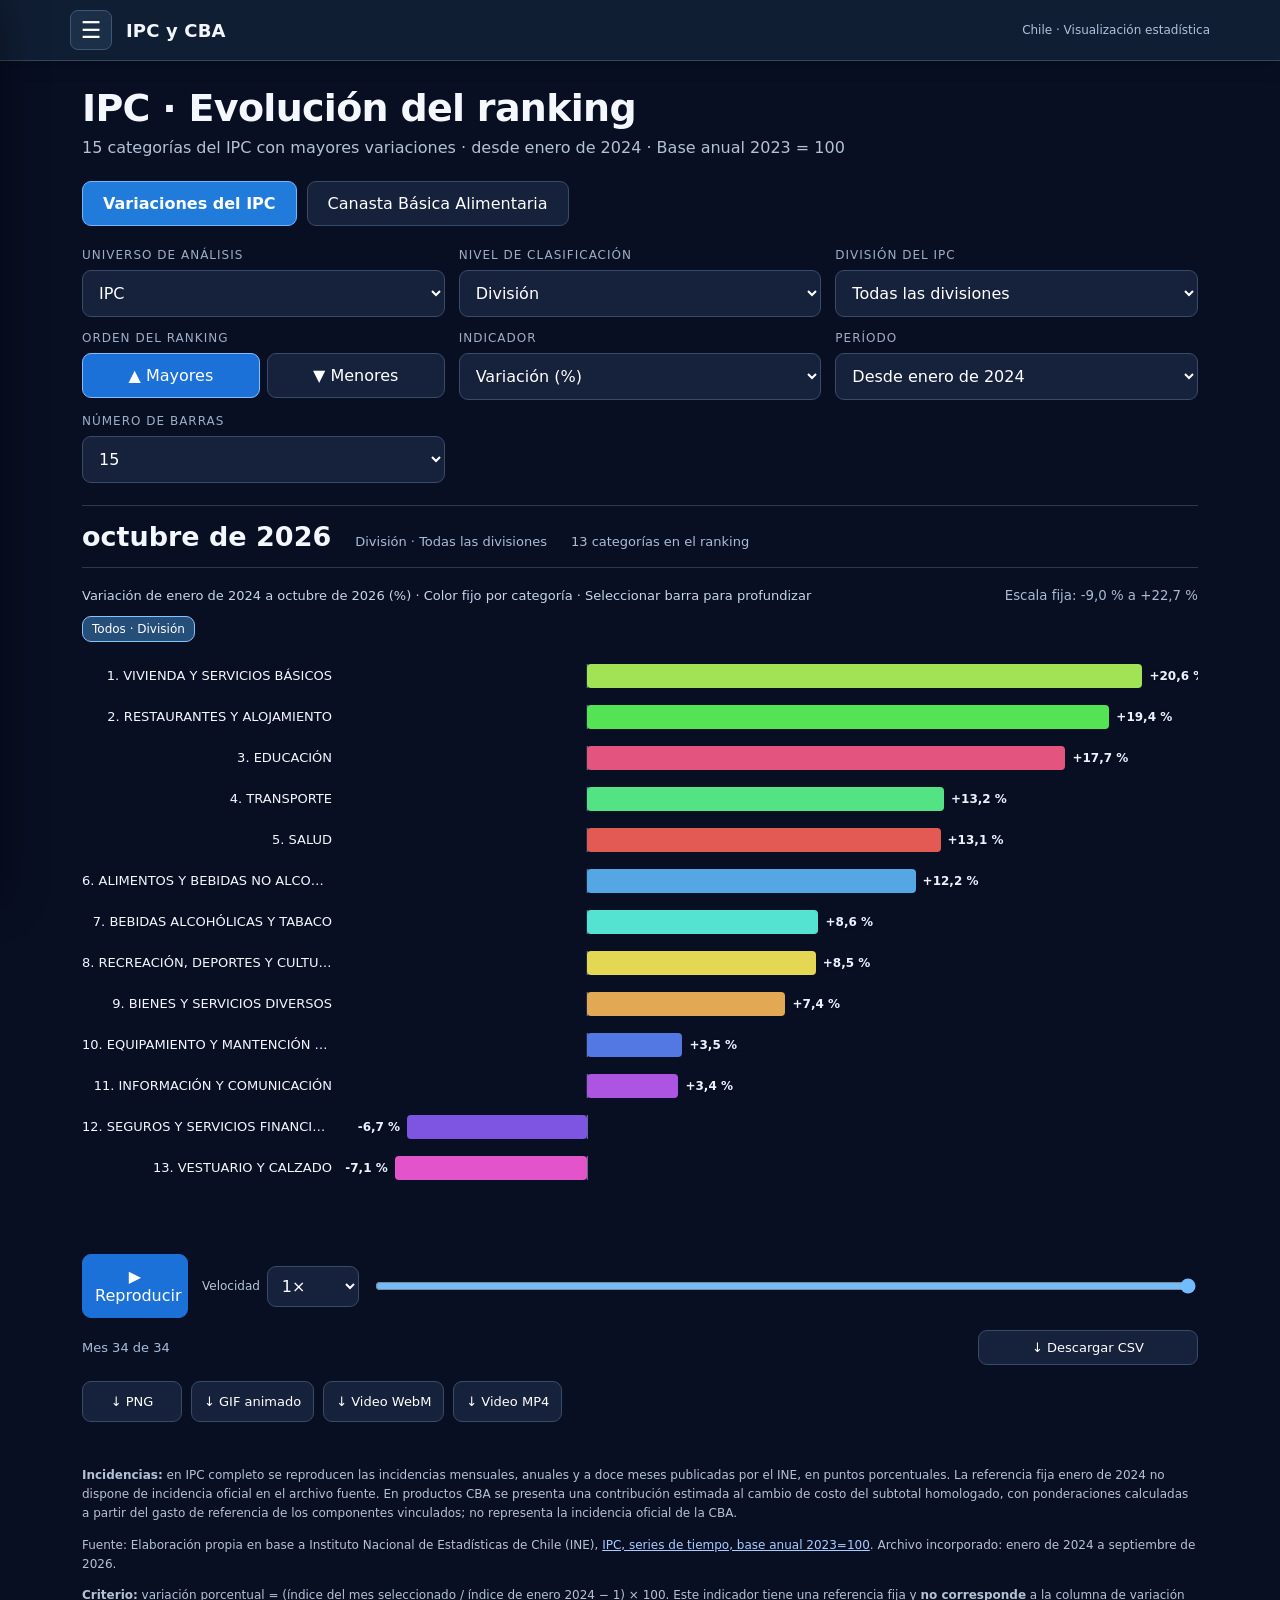
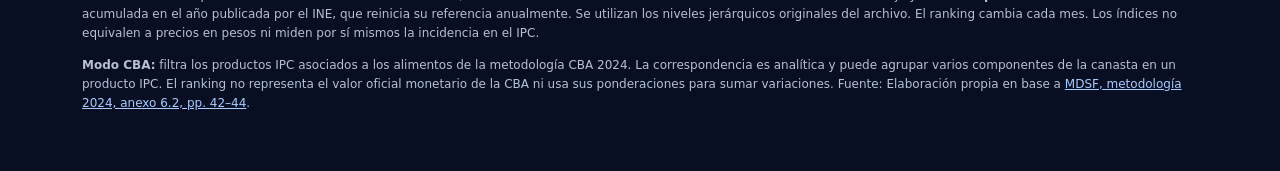
==== commit c0532f51: "Actualizar series verificadas IPC y CBA" ====
--- a/site/index.html
+++ b/site/index.html
@@ -21,7 +21,7 @@
 /* Etiquetas de valor al extremo de la barra: conservan posición al cambiar el signo. */
 .bar-value{position:absolute;top:50%;white-space:nowrap;transform:translateY(-50%);font-size:12px;font-weight:650;font-variant-numeric:tabular-nums;color:#ecf3ff;pointer-events:none;text-shadow:0 1px 2px #080f23}
 @media(max-width:650px){.bar-value{font-size:10px}}
-</style><link rel="stylesheet" href="assets/navegacion.css"></head><body><header class="sitehead"><button type="button" class="site-menu-toggle" aria-label="Abrir menú de navegación" aria-controls="site-menu" aria-expanded="false">☰</button><a class="brand" href="index.html">IPC y CBA</a><span class="brand-sub">Chile · Visualización estadística</span></header><div class="site-nav-backdrop"></div><aside class="site-menu" id="site-menu" aria-label="Navegación principal"><div class="top">IPC y CBA <button type="button" class="nav-close" aria-label="Cerrar menú">✕</button></div><nav><a data-page="visualizaciones" href="index.html" aria-current="page">Visualizaciones</a><a data-page="guia" href="documentacion/guia-lectura.html">Guía de lectura</a><a data-page="metodologia" href="documentacion/metodologia.html">Metodología</a><a data-page="cba" href="documentacion/canasta-basica.html">Canasta Básica Alimentaria</a><a data-page="fuentes" href="documentacion/fuentes-datos.html">Fuentes y datos</a><a data-page="acerca" href="documentacion/acerca.html">Acerca del proyecto</a></nav><div class="nav-bottom">Visualizador estadístico independiente · Chile</div></aside><section class="doc-overlay" aria-label="Documentación"><iframe title="Documentación" loading="eager"></iframe></section><main class="shell"><h1>IPC · Evolución del ranking</h1><p class="sub"><span id="rankingSubtitle">15 categorías con mayores variaciones desde enero de 2024 · Base anual 2023 = 100</span></p><nav class="views" aria-label="Elegir visualización"><button id="productsTab" type="button" class="active" aria-selected="true">Variaciones del IPC</button><button id="officialTab" type="button" aria-selected="false">Canasta Básica Alimentaria</button></nav><section class="official" id="officialView" hidden><h2 style="margin:0 0 8px">Evolución de la Canasta Básica de Alimentos</h2><p style="margin:0 0 22px">Pesos corrientes por persona · Estimación experimental enero 2024–diciembre 2025; valores oficiales enero–agosto 2026</p><div class="cba-settings"><div><label for="cbaMetric">Indicador</label><select id="cbaMetric"><option value="money">Valor ($)</option><option value="pct">Variación acumulada (%)</option></select></div><div><label for="cbaReference">Período de referencia</label><select id="cbaReference"><option value="start">Desde enero de 2024</option><option value="year">Desde enero de 2026</option><option value="rolling">Últimos 12 meses</option></select></div></div><div class="headline"><span class="bigmoney" id="officialValue"></span><span class="pill" id="officialMonthly"></span><span class="pill" id="officialCumulative"></span></div><div class="chartcard"><div class="legendline" id="cbaLegend">Evolución de la CBA en pesos · tramo estimado (discontinuo) y tramo oficial (continuo)</div><svg id="officialChart" viewBox="0 0 1050 385" role="img" aria-label="Evolución mensual del valor de la CBA"></svg></div><div class="months"><label for="officialSlider">Mes:</label><input id="officialSlider" type="range" min="0" max="7" value="7" step="1"><strong id="officialDate"></strong></div><p class="source" id="officialSource"></p><button type="button" class="csvline" id="officialCSV">↓ Descargar serie CBA (CSV)</button><p class="source">Fuente: Elaboración propia en base a Ministerio de Desarrollo Social y Familia, <a href="https://observatorio.ministeriodesarrollosocial.gob.cl/nueva-serie-cba-2026" target="_blank" rel="noopener">informes mensuales CBA 2026</a>, cuadros 1 (p. 5). Los valores desde enero de 2026 son oficiales; los anteriores son estimaciones experimentales mediante IPC de alimentos, no el deflactor oficial compuesto. Los valores de 2025 y anteriores corresponden a una metodología distinta y no se empalman con esta serie.</p></section><div id="productsView"><section class="controls"><div class="control"><label for="mode">Universo de análisis</label><select id="mode"><option value="ipc">IPC</option><option value="cba">Productos vinculados a la CBA</option></select></div><div class="control" id="levelControl"><label for="level">Nivel de clasificación</label><select id="level"><option value="1" selected>División</option><option value="2">Grupo</option><option value="3">Clase</option><option value="4">Subclase</option><option value="5">Producto</option></select></div><div class="control" id="divControl"><label for="div">División del IPC</label><select id="div"><option value="all">Todas las divisiones</option></select></div><div class="control"><label>Orden del ranking</label><div class="sort-buttons" role="group" aria-label="Ordenar variaciones"><button id="rankHigh" type="button" class="rank-active" aria-pressed="true" title="Variaciones mayores primero">▲ Mayores</button><button id="rankLow" type="button" aria-pressed="false" title="Variaciones menores primero">▼ Menores</button></div></div><div class="control"><label for="indicator">Indicador</label><select id="indicator"><option value="variation">Variación (%)</option><option value="incidence">Incidencia / contribución (p.p.)</option></select></div><div class="control"><label for="variation">Período</label><select id="variation"><option value="start">Desde enero de 2024</option><option value="monthly">Mensual</option><option value="yoy">12 meses</option><option value="annual">Acumulada en el año</option></select></div><div class="control"><label for="count">Número de barras</label><select id="count"><option value="10">10</option><option value="15" selected>15</option><option value="20">20</option><option value="30">30</option></select></div></section><section class="statstrip"><span class="current" id="month"></span><span class="tag" id="scope"></span><span class="tag" id="details"></span></section><section class="chart"><div class="chartHead"><span class="legend"><span id="rankLegend">Variación desde enero de 2024 (%) · Color fijo por categoría</span></span><small id="scale"></small></div><nav id="breadcrumbs" class="breadcrumbs" aria-label="Ruta de categorías IPC"></nav><div class="barlist" id="bars"></div></section><div class="rangebox"><button class="play" id="play">▶ Reproducir</button><div class="speed-control"><label for="playSpeed">Velocidad</label><select id="playSpeed" aria-label="Velocidad de reproducción del ranking"><option value="0.75">0,75×</option><option value="1" selected>1×</option><option value="1.25">1,25×</option><option value="1.5">1,5×</option></select></div><input class="range" id="range" type="range" value="0" min="0" step="1" aria-label="Seleccionar mes"></div><div class="meta"><span class="tag" id="progress"></span><button class="download" id="csv">↓ Descargar CSV</button></div><div class="exports"><button id="png">↓ PNG</button><button id="gif">↓ GIF animado</button><button id="webm">↓ Video WebM</button><button id="mp4">↓ Video MP4</button></div><div class="exportmsg" id="exportmsg" role="status" aria-live="polite"></div><div class="tooltip" id="tooltip" role="tooltip"></div><div class="foot"><p><strong>Incidencias:</strong> en IPC completo se reproducen las incidencias mensuales, anuales y a doce meses publicadas por el INE, en puntos porcentuales. La referencia fija enero de 2024 no dispone de incidencia oficial en el archivo fuente. En productos CBA se presenta una contribución estimada al cambio de costo del subtotal homologado, con ponderaciones calculadas a partir del gasto de referencia de los componentes vinculados; no representa la incidencia oficial de la CBA.</p><p>Fuente: Elaboración propia en base a Instituto Nacional de Estadísticas de Chile (INE), <a href="https://www.ine.gob.cl/docs/default-source/%C3%ADndice-de-precios-al-consumidor/cuadros-estadisticos/base-anual-2023_100/series-de-tiempo/ipc-xls.xlsx" target="_blank" rel="noopener">IPC, series de tiempo, base anual 2023=100</a>. Archivo incorporado: enero de 2024 a septiembre de 2026.</p><p><strong>Criterio:</strong> variación porcentual = (índice del mes seleccionado / índice de enero 2024 − 1) × 100. Este indicador tiene una referencia fija y <strong>no corresponde</strong> a la columna de variación acumulada en el año publicada por el INE, que reinicia su referencia anualmente. Se utilizan los niveles jerárquicos originales del archivo. El ranking cambia cada mes. Los índices no equivalen a precios en pesos ni miden por sí mismos la incidencia en el IPC.</p><p><strong>Modo CBA:</strong> filtra los productos IPC asociados a los alimentos de la metodología CBA 2024. La correspondencia es analítica y puede agrupar varios componentes de la canasta en un producto IPC. El ranking no representa el valor oficial monetario de la CBA ni usa sus ponderaciones para sumar variaciones. Fuente: Elaboración propia en base a <a href="https://observatorio.ministeriodesarrollosocial.gob.cl/storage/docs/casen/2024/Metodologia_de_Medicion_de_la_Pobreza_por_Ingresos_2024.pdf" target="_blank" rel="noopener">MDSF, metodología 2024, anexo 6.2, pp. 42–44</a>.</p></div></div></main><script>const IPC_INCIDENCES={"1":[[0.215,0.215,null],[0.047,0.263,null],[-0.2,0.06,null],[0.154,0.216,null],[0.017,0.234,null],[0.287,0.528,null],[0.014,0.542,null],[0.112,0.658,null],[-0.109,0.545,null],[0.495,1.057,null],[-0.058,0.997,null],[-0.194,0.793,null],[0.096,0.096,0.674],[0.031,0.127,0.655],[0.268,0.399,1.132],[-0.007,0.392,0.966],[0.062,0.455,1.01],[-0.191,0.26,0.524],[0.192,0.455,0.705],[0.192,0.653,0.792],[0.185,0.844,1.093],[0.106,0.953,0.701],[0.052,1.007,0.811],[-0.079,0.925,0.925],[0.088,0.088,0.911],[0.04,0.128,0.918],[0.131,0.259,0.779],[0.01,0.27,0.795],[-0.178,0.087,0.548],[0.169,0.261,0.918],[0.153,0.418,0.877],[0.317,0.745,1.013],[0.133,0.882,0.962]],"1.1":[[0.158,0.158,null],[0.067,0.226,null],[-0.156,0.067,null],[0.108,0.177,null],[0.008,0.185,null],[0.24,0.431,null],[0.012,0.443,null],[0.138,0.585,null],[-0.075,0.507,null],[0.369,0.889,null],[0,0.888,null],[-0.205,0.674,null],[0.071,0.071,0.586],[0.055,0.126,0.573],[0.261,0.391,0.999],[-0.002,0.389,0.885],[0.009,0.399,0.884],[-0.208,0.186,0.427],[0.157,0.346,0.575],[0.106,0.455,0.546],[0.194,0.655,0.823],[0.081,0.738,0.533],[0.094,0.835,0.629],[-0.067,0.766,0.766],[0.051,0.051,0.74],[0.02,0.071,0.703],[0.144,0.216,0.586],[-0.012,0.203,0.574],[-0.156,0.043,0.402],[0.136,0.183,0.755],[0.114,0.301,0.711],[0.295,0.605,0.911],[0.152,0.762,0.871]],"1.1.1":[[0.045,0.045,null],[0.06,0.105,null],[-0.026,0.079,null],[0.042,0.122,null],[0.019,0.142,null],[0.028,0.17,null],[-0.026,0.144,null],[-0.009,0.135,null],[0.037,0.174,null],[0.034,0.209,null],[0.005,0.214,null],[-0.037,0.175,null],[0.062,0.062,0.194],[0.013,0.074,0.146],[0.028,0.103,0.2],[-0.017,0.085,0.139],[-0.001,0.085,0.119],[0.028,0.114,0.121],[0.026,0.14,0.172],[-0.019,0.12,0.16],[0.055,0.176,0.179],[-0.054,0.12,0.088],[0.044,0.166,0.128],[-0.018,0.147,0.147],[0.015,0.015,0.1],[-0.02,-0.005,0.067],[-0.002,-0.007,0.036],[0.033,0.026,0.087],[-0.088,-0.064,-0.003],[0.124,0.063,0.097],[0.027,0.091,0.098],[-0.011,0.079,0.106],[0.025,0.105,0.077]],"1.1.1.1":[[0,0,null],[0.007,0.006,null],[0.006,0.013,null],[0.009,0.022,null],[0.011,0.033,null],[0.015,0.048,null],[0.016,0.064,null],[-0.006,0.058,null],[0.009,0.067,null],[0.002,0.069,null],[-0.001,0.067,null],[0,0.067,null],[-0.006,-0.006,0.06],[-0.002,-0.009,0.051],[0.002,-0.007,0.046],[0.001,-0.006,0.038],[0.005,-0.002,0.032],[-0.004,-0.006,0.013],[0.001,-0.005,-0.002],[-0.01,-0.015,-0.006],[-0.003,-0.018,-0.018],[0.001,-0.017,-0.018],[-0.004,-0.021,-0.021],[-0.005,-0.027,-0.027],[0.007,0.007,-0.013],[-0.005,0.002,-0.016],[-0.004,-0.001,-0.021],[-0.001,-0.002,-0.023],[-0.004,-0.007,-0.031],[0.012,0.006,-0.015],[0,0.006,-0.016],[-0.006,0,-0.012],[-0.001,-0.001,-0.01]],"1.1.1.1.1":[[0,0,null],[0.007,0.006,null],[0.006,0.013,null],[0.009,0.022,null],[0.011,0.033,null],[0.015,0.048,null],[0.016,0.064,null],[-0.006,0.058,null],[0.009,0.067,null],[0.002,0.069,null],[-0.001,0.067,null],[0,0.067,null],[-0.006,-0.006,0.06],[-0.002,-0.009,0.051],[0.002,-0.007,0.046],[0.001,-0.006,0.038],[0.005,-0.002,0.032],[-0.004,-0.006,0.013],[0.001,-0.005,-0.002],[-0.01,-0.015,-0.006],[-0.003,-0.018,-0.018],[0.001,-0.017,-0.018],[-0.004,-0.021,-0.021],[-0.005,-0.027,-0.027],[0.007,0.007,-0.013],[-0.005,0.002,-0.016],[-0.004,-0.001,-0.021],[-0.001,-0.002,-0.023],[-0.004,-0.007,-0.031],[0.012,0.006,-0.015],[0,0.006,-0.016],[-0.006,0,-0.012],[-0.001,-0.001,-0.01]],"1.1.1.2":[[0.005,0.005,null],[0.002,0.006,null],[-0.005,0.002,null],[-0.004,-0.003,null],[-0.001,-0.004,null],[-0.001,-0.005,null],[-0.001,-0.006,null],[0,-0.006,null],[-0.002,-0.009,null],[0,-0.009,null],[0,-0.009,null],[-0.002,-0.011,null],[0.006,0.006,-0.01],[-0.004,0.002,-0.015],[-0.003,-0.002,-0.014],[-0.006,-0.008,-0.016],[0.003,-0.005,-0.012],[-0.004,-0.009,-0.014],[0.002,-0.007,-0.011],[-0.001,-0.008,-0.012],[0,-0.008,-0.01],[0.003,-0.005,-0.007],[0,-0.005,-0.007],[-0.003,-0.008,-0.008],[0.003,0.003,-0.01],[0.001,0.004,-0.005],[0,0.004,-0.002],[-0.002,0.002,0.002],[-0.002,0,-0.003],[0.002,0.001,0.002],[0.001,0.003,0.002],[-0.002,0.001,0.001],[0.005,0.006,0.006]],"1.1.1.2.1":[[0.004,0.004,null],[0.002,0.006,null],[-0.004,0.001,null],[-0.005,-0.004,null],[-0.002,-0.005,null],[-0.001,-0.007,null],[-0.001,-0.008,null],[0,-0.008,null],[-0.002,-0.01,null],[0,-0.011,null],[0,-0.011,null],[-0.001,-0.011,null],[0.005,0.005,-0.01],[-0.003,0.002,-0.015],[-0.003,-0.001,-0.014],[-0.003,-0.004,-0.012],[0.003,-0.001,-0.007],[-0.003,-0.004,-0.009],[0.002,-0.002,-0.005],[-0.001,-0.003,-0.006],[0,-0.003,-0.004],[0.003,0,-0.001],[0,0,0],[-0.003,-0.003,-0.003],[0.004,0.004,-0.004],[0.001,0.004,0],[0,0.004,0.003],[-0.002,0.002,0.004],[-0.002,0,-0.002],[0.001,0.001,0.002],[0.001,0.003,0.002],[-0.001,0.002,0.002],[0.002,0.004,0.004]],"1.1.1.2.2":[[0.001,0.001,null],[0,0.001,null],[-0.001,0,null],[0.001,0.001,null],[0.001,0.001,null],[0,0.001,null],[0,0.002,null],[0,0.002,null],[0,0.002,null],[0,0.002,null],[0,0.002,null],[-0.001,0.001,null],[0.001,0.001,0.001],[-0.001,0,0],[-0.001,-0.001,0],[-0.003,-0.004,-0.004],[0,-0.004,-0.005],[-0.001,-0.005,-0.006],[0,-0.005,-0.006],[0,-0.005,-0.006],[0,-0.005,-0.006],[0,-0.005,-0.006],[0,-0.005,-0.006],[0,-0.005,-0.005],[0,0,-0.006],[0,0,-0.005],[0,0,-0.005],[0,0,-0.001],[0,0,-0.002],[0,0,0],[0,0,0],[-0.002,-0.001,-0.001],[0.003,0.002,0.002]],"1.1.1.3":[[0.026,0.026,null],[0.052,0.078,null],[-0.014,0.063,null],[0.035,0.099,null],[0.005,0.104,null],[0.019,0.123,null],[-0.039,0.083,null],[-0.007,0.076,null],[0.039,0.117,null],[0.026,0.144,null],[0.017,0.162,null],[-0.036,0.124,null],[0.06,0.06,0.16],[0.028,0.088,0.137],[0.034,0.122,0.185],[-0.014,0.108,0.136],[-0.008,0.099,0.121],[0.046,0.146,0.15],[0.017,0.164,0.206],[-0.026,0.137,0.185],[0.05,0.189,0.198],[-0.048,0.139,0.12],[0.053,0.194,0.158],[-0.008,0.185,0.185],[-0.003,-0.003,0.121],[-0.013,-0.016,0.079],[-0.001,-0.017,0.044],[0.038,0.021,0.097],[-0.085,-0.066,0.018],[0.106,0.044,0.083],[0.019,0.064,0.085],[-0.018,0.045,0.092],[0.021,0.067,0.063]],"1.1.1.3.1":[[0.023,0.023,null],[0.049,0.072,null],[-0.033,0.039,null],[0.048,0.088,null],[-0.005,0.082,null],[-0.005,0.078,null],[-0.011,0.066,null],[-0.03,0.036,null],[0.031,0.068,null],[0.019,0.088,null],[0.027,0.116,null],[-0.056,0.057,null],[0.048,0.048,0.084],[0.041,0.09,0.078],[0.008,0.098,0.119],[-0.009,0.089,0.061],[-0.026,0.062,0.039],[0.051,0.115,0.097],[0.003,0.118,0.11],[-0.049,0.067,0.089],[0.036,0.104,0.095],[-0.044,0.058,0.029],[0.033,0.093,0.036],[-0.006,0.087,0.087],[0.028,0.028,0.067],[-0.029,-0.001,-0.004],[-0.003,-0.004,-0.015],[0.041,0.038,0.036],[-0.085,-0.049,-0.026],[0.093,0.046,0.019],[0.015,0.062,0.032],[-0.022,0.039,0.058],[0.001,0.04,0.023]],"1.1.1.3.2":[[0.002,0.002,null],[0.006,0.008,null],[0.01,0.017,null],[0.006,0.023,null],[0.008,0.032,null],[0.004,0.036,null],[-0.008,0.028,null],[0.003,0.031,null],[0.01,0.042,null],[0.011,0.053,null],[0.004,0.057,null],[0.015,0.073,null],[0.016,0.016,0.087],[0.003,0.019,0.084],[0.008,0.028,0.083],[0.004,0.032,0.081],[-0.001,0.031,0.072],[0,0.031,0.068],[-0.003,0.028,0.072],[0.008,0.036,0.077],[0.002,0.038,0.069],[0.008,0.046,0.065],[0.002,0.049,0.064],[0.001,0.05,0.05],[0.001,0.001,0.035],[-0.003,-0.002,0.029],[0,-0.002,0.02],[0.005,0.003,0.021],[0.002,0.005,0.024],[0.012,0.017,0.036],[-0.001,0.016,0.037],[-0.001,0.015,0.028],[0.002,0.017,0.029]],"1.1.1.3.3":[[0.001,0.001,null],[-0.004,-0.003,null],[0.009,0.006,null],[-0.02,-0.014,null],[0.007,-0.007,null],[0.017,0.01,null],[-0.019,-0.009,null],[0.02,0.011,null],[-0.004,0.007,null],[-0.001,0.006,null],[-0.013,-0.007,null],[0.004,-0.003,null],[-0.006,-0.006,-0.01],[-0.016,-0.023,-0.023],[0.016,-0.007,-0.016],[-0.01,-0.017,-0.006],[0.021,0.004,0.008],[-0.006,-0.003,-0.015],[0.018,0.016,0.022],[0.015,0.031,0.018],[0.013,0.045,0.036],[-0.011,0.034,0.025],[0.014,0.048,0.052],[-0.002,0.046,0.046],[-0.031,-0.031,0.02],[0.015,-0.016,0.052],[0.001,-0.014,0.037],[-0.007,-0.022,0.04],[0.001,-0.021,0.02],[-0.003,-0.023,0.024],[0.005,-0.018,0.012],[0.006,-0.011,0.003],[0.018,0.008,0.008]],"1.1.1.3.4":[[0,0,null],[0.001,0.001,null],[0,0.001,null],[0.001,0.002,null],[-0.004,-0.003,null],[0.002,0,null],[-0.001,-0.001,null],[0,-0.001,null],[0.002,0.001,null],[-0.004,-0.003,null],[-0.001,-0.004,null],[0.001,-0.003,null],[0.003,0.003,-0.001],[0,0.002,-0.002],[0.001,0.004,0],[0.001,0.005,0],[-0.002,0.003,0.002],[0.001,0.003,0],[0,0.003,0.001],[0,0.003,0.001],[-0.001,0.001,-0.002],[0,0.001,0.001],[0.004,0.005,0.005],[-0.002,0.003,0.003],[-0.001,-0.001,-0.001],[0.003,0.002,0.002],[0.001,0.003,0.002],[0,0.002,0.001],[-0.003,-0.001,-0.001],[0.004,0.003,0.003],[0,0.003,0.004],[-0.001,0.002,0.003],[-0.001,0.002,0.003]],"1.1.1.4":[[0.006,0.006,null],[0,0.005,null],[-0.01,-0.005,null],[0.006,0.001,null],[0.008,0.009,null],[0,0.01,null],[-0.002,0.008,null],[0.003,0.011,null],[-0.001,0.01,null],[0.001,0.011,null],[0,0.011,null],[-0.003,0.008,null],[0.002,0.002,0.004],[-0.001,0.001,0.003],[-0.002,-0.001,0.011],[0,-0.002,0.005],[0.005,0.004,0.002],[-0.001,0.003,0.001],[-0.001,0.002,0.002],[0,0.002,-0.001],[0.001,0.003,0.002],[0,0.003,0.001],[-0.001,0.003,0],[0,0.003,0.003],[0.006,0.006,0.007],[-0.004,0.002,0.004],[0,0.001,0.005],[0,0.001,0.005],[0.003,0.004,0.004],[0.001,0.005,0.005],[0.001,0.006,0.007],[0.005,0.012,0.013],[0,0.012,0.012]],"1.1.1.4.1":[[0.006,0.006,null],[0,0.005,null],[-0.01,-0.005,null],[0.006,0.001,null],[0.008,0.009,null],[0,0.01,null],[-0.002,0.008,null],[0.003,0.011,null],[-0.001,0.01,null],[0.001,0.011,null],[0,0.011,null],[-0.003,0.008,null],[0.002,0.002,0.004],[-0.001,0.001,0.003],[-0.002,-0.001,0.011],[0,-0.002,0.005],[0.005,0.004,0.002],[-0.001,0.003,0.001],[-0.001,0.002,0.002],[0,0.002,-0.001],[0.001,0.003,0.002],[0,0.003,0.001],[-0.001,0.003,0],[0,0.003,0.003],[0.006,0.006,0.007],[-0.004,0.002,0.004],[0,0.001,0.005],[0,0.001,0.005],[0.003,0.004,0.004],[0.001,0.005,0.005],[0.001,0.006,0.007],[0.005,0.012,0.013],[0,0.012,0.012]],"1.1.1.5":[[0.01,0.01,null],[-0.002,0.009,null],[-0.005,0.003,null],[-0.001,0.002,null],[-0.009,-0.007,null],[-0.003,-0.01,null],[-0.001,-0.011,null],[-0.001,-0.012,null],[-0.001,-0.013,null],[-0.001,-0.014,null],[-0.009,-0.024,null],[0.003,-0.02,null],[0.003,0.003,-0.028],[-0.008,-0.006,-0.034],[-0.005,-0.01,-0.034],[0.007,-0.003,-0.025],[0,-0.003,-0.016],[-0.008,-0.011,-0.022],[0.004,-0.007,-0.016],[0.01,0.003,-0.004],[0.005,0.009,0.002],[-0.007,0.001,-0.005],[-0.004,-0.003,0.001],[-0.002,-0.005,-0.005],[0.004,0.004,-0.003],[0.002,0.006,0.007],[0.003,0.009,0.014],[-0.002,0.007,0.006],[-0.002,0.005,0.003],[0.001,0.006,0.012],[0.004,0.01,0.012],[0.006,0.016,0.008],[-0.001,0.015,0.002]],"1.1.1.5.1":[[0.01,0.01,null],[-0.002,0.009,null],[-0.005,0.003,null],[-0.001,0.002,null],[-0.009,-0.007,null],[-0.003,-0.01,null],[-0.001,-0.011,null],[-0.001,-0.012,null],[-0.001,-0.013,null],[-0.001,-0.014,null],[-0.009,-0.024,null],[0.003,-0.02,null],[0.003,0.003,-0.028],[-0.008,-0.006,-0.034],[-0.005,-0.01,-0.034],[0.007,-0.003,-0.025],[0,-0.003,-0.016],[-0.008,-0.011,-0.022],[0.004,-0.007,-0.016],[0.01,0.003,-0.004],[0.005,0.009,0.002],[-0.007,0.001,-0.005],[-0.004,-0.003,0.001],[-0.002,-0.005,-0.005],[0.004,0.004,-0.003],[0.002,0.006,0.007],[0.003,0.009,0.014],[-0.002,0.007,0.006],[-0.002,0.005,0.003],[0.001,0.006,0.012],[0.004,0.01,0.012],[0.006,0.016,0.008],[-0.001,0.015,0.002]],"1.1.1.6":[[-0.002,-0.002,null],[0.002,0,null],[0.002,0.002,null],[-0.001,0.001,null],[0.005,0.006,null],[-0.002,0.004,null],[0.001,0.006,null],[0.003,0.009,null],[-0.006,0.002,null],[0.007,0.009,null],[-0.002,0.007,null],[0,0.007,null],[-0.002,-0.002,0.007],[-0.001,-0.002,0.005],[0.003,0.001,0.006],[-0.004,-0.004,0.002],[-0.005,-0.009,-0.008],[0,-0.01,-0.007],[0.002,-0.008,-0.006],[0.008,0,-0.001],[0,0,0.006],[-0.003,-0.002,-0.004],[0,-0.003,-0.002],[0.001,-0.002,-0.002],[-0.002,-0.002,-0.002],[0,-0.002,-0.002],[0,-0.002,-0.005],[0,-0.002,0],[0.002,-0.001,0.007],[0.002,0.001,0.01],[0.001,0.002,0.009],[0.003,0.005,0.003],[0,0.006,0.003]],"1.1.1.6.1":[[-0.002,-0.002,null],[0.002,0,null],[0.002,0.002,null],[-0.001,0.001,null],[0.005,0.006,null],[-0.002,0.004,null],[0.001,0.006,null],[0.003,0.009,null],[-0.006,0.002,null],[0.007,0.009,null],[-0.002,0.007,null],[0,0.007,null],[-0.002,-0.002,0.007],[-0.001,-0.002,0.005],[0.003,0.001,0.006],[-0.004,-0.004,0.002],[-0.005,-0.009,-0.008],[0,-0.01,-0.007],[0.002,-0.008,-0.006],[0.008,0,-0.001],[0,0,0.006],[-0.003,-0.002,-0.004],[0,-0.003,-0.002],[0.001,-0.002,-0.002],[-0.002,-0.002,-0.002],[0,-0.002,-0.002],[0,-0.002,-0.005],[0,-0.002,0],[0.002,-0.001,0.007],[0.002,0.001,0.01],[0.001,0.002,0.009],[0.003,0.005,0.003],[0,0.006,0.003]],"1.1.2":[[0.089,0.089,null],[0.086,0.176,null],[-0.039,0.136,null],[0.015,0.152,null],[-0.026,0.125,null],[0.023,0.149,null],[-0.014,0.135,null],[0.077,0.214,null],[-0.058,0.154,null],[0.185,0.346,null],[-0.002,0.343,null],[0.059,0.405,null],[0.094,0.094,0.411],[0.014,0.108,0.339],[0.055,0.164,0.433],[-0.014,0.149,0.401],[-0.003,0.146,0.422],[-0.048,0.096,0.348],[0.091,0.189,0.454],[0.099,0.291,0.479],[-0.018,0.272,0.518],[0.094,0.37,0.427],[-0.002,0.367,0.425],[0.024,0.393,0.393],[-0.01,-0.01,0.285],[0.046,0.037,0.317],[-0.043,-0.007,0.217],[-0.038,-0.045,0.192],[0.04,-0.004,0.237],[-0.014,-0.018,0.272],[0.022,0.004,0.202],[0.139,0.147,0.247],[-0.062,0.083,0.2]],"1.1.2.1":[[0.081,0.081,null],[0.065,0.146,null],[0.01,0.156,null],[-0.019,0.137,null],[-0.019,0.117,null],[0.022,0.139,null],[-0.005,0.134,null],[0.068,0.204,null],[-0.039,0.164,null],[0.139,0.308,null],[0.007,0.314,null],[0.059,0.376,null],[0.092,0.092,0.388],[0.006,0.098,0.328],[0.045,0.144,0.364],[-0.021,0.122,0.359],[-0.009,0.114,0.368],[-0.059,0.053,0.285],[0.069,0.123,0.359],[0.072,0.198,0.366],[-0.016,0.182,0.389],[0.086,0.271,0.336],[-0.003,0.268,0.326],[0.02,0.289,0.289],[-0.007,-0.007,0.187],[0.031,0.023,0.212],[-0.038,-0.015,0.127],[-0.029,-0.044,0.118],[0.048,0.005,0.176],[-0.019,-0.015,0.216],[0.017,0.003,0.163],[0.122,0.129,0.218],[-0.041,0.086,0.19]],"1.1.2.1.1":[[0.006,0.006,null],[0.065,0.071,null],[0.025,0.097,null],[0.003,0.101,null],[-0.019,0.081,null],[0.004,0.086,null],[-0.012,0.073,null],[0.02,0.093,null],[-0.074,0.017,null],[0.112,0.132,null],[0.007,0.139,null],[0.031,0.172,null],[0.074,0.074,0.242],[0.026,0.101,0.204],[0.041,0.143,0.221],[-0.025,0.117,0.19],[-0.006,0.111,0.202],[-0.049,0.061,0.147],[0.027,0.089,0.186],[0.049,0.139,0.217],[-0.052,0.086,0.237],[0.105,0.194,0.232],[0.001,0.195,0.226],[0.017,0.213,0.213],[0.01,0.01,0.148],[0.035,0.045,0.157],[-0.019,0.026,0.096],[-0.02,0.005,0.1],[0.061,0.068,0.169],[-0.008,0.06,0.211],[0.016,0.077,0.199],[0.089,0.168,0.241],[-0.042,0.124,0.247]],"1.1.2.1.2":[[0.072,0.072,null],[0.01,0.082,null],[-0.015,0.066,null],[-0.018,0.048,null],[0.004,0.052,null],[0.013,0.066,null],[0.005,0.071,null],[0.037,0.109,null],[0.021,0.13,null],[0.03,0.162,null],[-0.002,0.16,null],[0.021,0.182,null],[0.017,0.017,0.127],[-0.018,-0.002,0.097],[-0.001,-0.003,0.11],[0.008,0.005,0.136],[0.002,0.006,0.133],[-0.009,-0.003,0.11],[0.033,0.031,0.138],[0.007,0.038,0.109],[0.022,0.061,0.111],[-0.006,0.055,0.074],[-0.007,0.048,0.069],[-0.012,0.036,0.036],[-0.014,-0.014,0.005],[0.004,-0.01,0.027],[-0.021,-0.03,0.008],[-0.004,-0.035,-0.004],[-0.013,-0.048,-0.019],[-0.01,-0.058,-0.02],[0,-0.059,-0.053],[0.025,-0.033,-0.035],[0,-0.033,-0.057]],"1.1.2.1.3":[[0,0,null],[-0.009,-0.008,null],[0.004,-0.004,null],[-0.005,-0.009,null],[-0.004,-0.013,null],[0.003,-0.01,null],[0.002,-0.008,null],[0.011,0.004,null],[0.014,0.018,null],[-0.005,0.013,null],[0,0.013,null],[0.006,0.019,null],[0,0,0.019],[-0.003,-0.003,0.024],[0.003,0.001,0.024],[-0.003,-0.002,0.025],[-0.003,-0.005,0.026],[-0.001,-0.006,0.022],[0.007,0,0.026],[0.014,0.015,0.03],[0.009,0.025,0.026],[-0.015,0.01,0.016],[0.002,0.012,0.018],[0.012,0.025,0.025],[-0.004,-0.004,0.02],[-0.01,-0.014,0.012],[0.002,-0.012,0.011],[-0.004,-0.016,0.01],[-0.001,-0.017,0.012],[-0.003,-0.02,0.01],[0.002,-0.018,0.005],[0.009,-0.008,0.001],[0.005,-0.003,-0.004]],"1.1.2.1.4":[[0.003,0.003,null],[-0.001,0.002,null],[-0.004,-0.003,null],[0,-0.002,null],[-0.001,-0.003,null],[0.001,-0.002,null],[0,-0.002,null],[0,-0.002,null],[0.001,-0.001,null],[0.002,0,null],[0.001,0.002,null],[0.001,0.003,null],[0,0,0.001],[0.001,0.001,0.003],[0.002,0.004,0.01],[-0.001,0.003,0.008],[-0.001,0.002,0.008],[0,0.002,0.007],[0.002,0.004,0.009],[0.002,0.005,0.01],[0.004,0.01,0.014],[0.002,0.012,0.014],[0,0.012,0.013],[0.002,0.014,0.014],[0,0,0.014],[0.002,0.002,0.015],[-0.001,0.002,0.012],[0,0.001,0.013],[0.001,0.002,0.015],[0.001,0.003,0.015],[-0.001,0.003,0.013],[0,0.002,0.011],[-0.004,-0.001,0.003]],"1.1.2.2":[[0.008,0.008,null],[0.021,0.029,null],[-0.049,-0.02,null],[0.035,0.015,null],[-0.006,0.008,null],[0.001,0.01,null],[-0.009,0.001,null],[0.009,0.01,null],[-0.019,-0.01,null],[0.046,0.038,null],[-0.008,0.029,null],[0,0.029,null],[0.002,0.002,0.023],[0.008,0.01,0.01],[0.009,0.02,0.069],[0.007,0.027,0.042],[0.005,0.032,0.053],[0.011,0.043,0.063],[0.022,0.066,0.095],[0.027,0.093,0.113],[-0.003,0.091,0.129],[0.008,0.099,0.09],[0.001,0.099,0.099],[0.004,0.104,0.104],[-0.002,-0.002,0.098],[0.016,0.013,0.106],[-0.005,0.008,0.091],[-0.009,-0.001,0.074],[-0.007,-0.009,0.061],[0.006,-0.003,0.057],[0.004,0.002,0.039],[0.017,0.019,0.029],[-0.021,-0.003,0.01]],"1.1.2.2.1":[[0.007,0.007,null],[0.015,0.022,null],[-0.036,-0.015,null],[0.018,0.003,null],[-0.003,0,null],[0.008,0.008,null],[-0.009,-0.001,null],[0.01,0.01,null],[-0.019,-0.01,null],[0.047,0.039,null],[-0.013,0.025,null],[-0.003,0.022,null],[0.001,0.001,0.017],[0.008,0.009,0.01],[0.01,0.019,0.056],[0.007,0.027,0.046],[0.004,0.031,0.054],[0.013,0.044,0.059],[0.021,0.066,0.089],[0.027,0.093,0.106],[-0.003,0.09,0.122],[0.012,0.102,0.087],[0.004,0.106,0.103],[0.004,0.111,0.111],[-0.007,-0.007,0.101],[0.015,0.008,0.108],[-0.005,0.003,0.092],[-0.007,-0.004,0.078],[-0.014,-0.019,0.058],[0.006,-0.013,0.052],[0.006,-0.008,0.036],[0.016,0.008,0.025],[-0.021,-0.013,0.006]],"1.1.2.2.2":[[0.002,0.002,null],[0.006,0.008,null],[-0.013,-0.006,null],[0.017,0.012,null],[-0.003,0.009,null],[-0.006,0.003,null],[-0.002,0.001,null],[-0.001,0,null],[0,0,null],[0,0,null],[0.005,0.005,null],[0.002,0.007,null],[0,0,0.005],[0.002,0.001,0.001],[0,0.001,0.014],[-0.001,0.001,-0.004],[0.001,0.001,-0.001],[-0.002,-0.001,0.003],[0.001,0,0.006],[-0.001,-0.001,0.006],[0,0,0.007],[-0.004,-0.005,0.002],[-0.004,-0.008,-0.007],[0,-0.008,-0.008],[0.005,0.005,-0.002],[0.001,0.006,-0.003],[0,0.006,-0.003],[-0.003,0.003,-0.005],[0.007,0.011,0.002],[-0.001,0.01,0.003],[-0.001,0.009,0.001],[0,0.009,0.002],[0,0.009,0.002]],"1.1.2.2.3":[[-0.001,-0.001,null],[0,0,null],[0,0,null],[0,0,null],[0,-0.001,null],[-0.001,-0.001,null],[0.002,0.001,null],[-0.001,0,null],[0,0,null],[0,0,null],[-0.001,-0.002,null],[0.001,0,null],[0.001,0.001,0.001],[-0.001,0,0],[-0.001,-0.001,-0.001],[0.001,0,0],[0,0,0],[0,0,0.001],[0,0,-0.001],[0.001,0.001,0.001],[-0.001,0.001,0.001],[0,0.001,0.001],[0.001,0.001,0.003],[0,0.001,0.001],[-0.001,-0.001,-0.001],[0,-0.001,0.001],[0,-0.001,0.001],[0.001,0,0.002],[0,0,0.001],[0.001,0.001,0.002],[0,0,0.001],[0.001,0.001,0.002],[0,0.001,0.002]],"1.1.3":[[0.008,0.008,null],[0.001,0.009,null],[-0.023,-0.014,null],[0.011,-0.003,null],[0.001,-0.002,null],[0.016,0.014,null],[-0.015,-0.001,null],[0.002,0.002,null],[0.01,0.012,null],[0.006,0.018,null],[0.018,0.037,null],[-0.016,0.02,null],[0,0,0.011],[0.013,0.012,0.023],[0.005,0.017,0.051],[-0.009,0.008,0.03],[0.022,0.031,0.052],[-0.006,0.025,0.03],[0.015,0.04,0.06],[-0.004,0.035,0.053],[-0.004,0.031,0.038],[0.004,0.035,0.037],[-0.003,0.032,0.016],[-0.009,0.023,0.023],[0.012,0.012,0.036],[0.01,0.022,0.033],[-0.004,0.018,0.024],[0.011,0.029,0.045],[-0.018,0.011,0.004],[0.003,0.014,0.013],[0.014,0.029,0.013],[0.009,0.038,0.026],[0.005,0.043,0.036]],"1.1.3.1":[[0.002,0.002,null],[-0.005,-0.002,null],[-0.02,-0.023,null],[0.006,-0.016,null],[0.01,-0.006,null],[0.007,0.001,null],[-0.014,-0.013,null],[0.003,-0.01,null],[0.007,-0.003,null],[0.003,0.001,null],[0.009,0.011,null],[-0.005,0.005,null],[0.001,0.001,0.003],[0.012,0.012,0.02],[0.011,0.024,0.052],[-0.004,0.02,0.042],[0.001,0.021,0.032],[0,0.021,0.026],[0.002,0.023,0.041],[0.007,0.031,0.045],[-0.005,0.025,0.033],[0.005,0.031,0.035],[-0.008,0.022,0.017],[-0.009,0.013,0.013],[0.006,0.006,0.018],[0.005,0.01,0.011],[-0.002,0.008,-0.002],[0.011,0.02,0.013],[-0.015,0.004,-0.003],[0.001,0.005,-0.003],[0.006,0.011,0.001],[0.005,0.016,-0.001],[0.006,0.021,0.01]],"1.1.3.1.1":[[0.002,0.002,null],[-0.005,-0.002,null],[-0.02,-0.023,null],[0.006,-0.016,null],[0.01,-0.006,null],[0.007,0.001,null],[-0.014,-0.013,null],[0.003,-0.01,null],[0.007,-0.003,null],[0.003,0.001,null],[0.009,0.011,null],[-0.005,0.005,null],[0.001,0.001,0.003],[0.012,0.012,0.02],[0.011,0.024,0.052],[-0.004,0.02,0.042],[0.001,0.021,0.032],[0,0.021,0.026],[0.002,0.023,0.041],[0.007,0.031,0.045],[-0.005,0.025,0.033],[0.005,0.031,0.035],[-0.008,0.022,0.017],[-0.009,0.013,0.013],[0.006,0.006,0.018],[0.005,0.01,0.011],[-0.002,0.008,-0.002],[0.011,0.02,0.013],[-0.015,0.004,-0.003],[0.001,0.005,-0.003],[0.006,0.011,0.001],[0.005,0.016,-0.001],[0.006,0.021,0.01]],"1.1.3.2":[[0.006,0.006,null],[0.004,0.01,null],[-0.001,0.009,null],[0.003,0.012,null],[-0.008,0.003,null],[0.007,0.01,null],[-0.002,0.008,null],[0.001,0.009,null],[0.005,0.014,null],[0.004,0.017,null],[0.006,0.024,null],[-0.01,0.014,null],[0.001,0.001,0.008],[0,0.001,0.005],[-0.006,-0.005,-0.001],[-0.005,-0.01,-0.009],[0.012,0.001,0.012],[-0.001,0,0.004],[0.014,0.015,0.021],[-0.013,0.002,0.006],[-0.001,0,0.001],[-0.001,0,-0.004],[0.005,0.005,-0.005],[0.002,0.007,0.007],[0.002,0.002,0.008],[0.004,0.007,0.013],[0.001,0.008,0.02],[-0.006,0.002,0.019],[-0.001,0.001,0.006],[0.003,0.004,0.011],[0.004,0.008,0.001],[0.002,0.01,0.016],[0,0.01,0.016]],"1.1.3.2.1":[[0.006,0.006,null],[0.004,0.01,null],[-0.001,0.009,null],[0.003,0.012,null],[-0.008,0.003,null],[0.007,0.01,null],[-0.002,0.008,null],[0.001,0.009,null],[0.005,0.014,null],[0.004,0.017,null],[0.006,0.024,null],[-0.01,0.014,null],[0.001,0.001,0.008],[0,0.001,0.005],[-0.006,-0.005,-0.001],[-0.005,-0.01,-0.009],[0.012,0.001,0.012],[-0.001,0,0.004],[0.014,0.015,0.021],[-0.013,0.002,0.006],[-0.001,0,0.001],[-0.001,0,-0.004],[0.005,0.005,-0.005],[0.002,0.007,0.007],[0.002,0.002,0.008],[0.004,0.007,0.013],[0.001,0.008,0.02],[-0.006,0.002,0.019],[-0.001,0.001,0.006],[0.003,0.004,0.011],[0.004,0.008,0.001],[0.002,0.01,0.016],[0,0.01,0.016]],"1.1.3.3":[[0.001,0.001,null],[0.002,0.002,null],[-0.002,0,null],[0.001,0.001,null],[-0.001,0.001,null],[0.002,0.003,null],[0.001,0.004,null],[-0.002,0.002,null],[0,0.002,null],[-0.002,0,null],[0.001,0.002,null],[0,0.002,null],[-0.001,-0.001,0],[0,-0.001,-0.001],[0,0,0.001],[-0.001,-0.001,-0.001],[0.008,0.007,0.008],[-0.004,0.002,0.001],[-0.001,0.001,-0.001],[0,0.002,0.001],[0.002,0.003,0.003],[-0.001,0.002,0.004],[0,0.003,0.003],[-0.002,0.001,0.001],[0.005,0.005,0.007],[0.001,0.006,0.007],[-0.003,0.003,0.004],[0.006,0.009,0.011],[-0.001,0.007,0.001],[-0.001,0.006,0.004],[0.004,0.01,0.009],[0.002,0.012,0.011],[0,0.012,0.01]],"1.1.3.3.1":[[0.001,0.001,null],[0.002,0.002,null],[-0.002,0,null],[0.001,0.001,null],[-0.001,0.001,null],[0.002,0.003,null],[0.001,0.004,null],[-0.002,0.002,null],[0,0.002,null],[-0.002,0,null],[0.001,0.002,null],[0,0.002,null],[-0.001,-0.001,0],[0,-0.001,-0.001],[0,0,0.001],[-0.001,-0.001,-0.001],[0.008,0.007,0.008],[-0.004,0.002,0.001],[-0.001,0.001,-0.001],[0,0.002,0.001],[0.002,0.003,0.003],[-0.001,0.002,0.004],[0,0.003,0.003],[-0.002,0.001,0.001],[0.005,0.005,0.007],[0.001,0.006,0.007],[-0.003,0.003,0.004],[0.006,0.009,0.011],[-0.001,0.007,0.001],[-0.001,0.006,0.004],[0.004,0.01,0.009],[0.002,0.012,0.011],[0,0.012,0.01]],"1.1.3.4":[[0,0,null],[0,0,null],[-0.001,-0.001,null],[0.001,0,null],[0,0.001,null],[0,0.001,null],[0,0.001,null],[0,0.001,null],[-0.001,-0.001,null],[0,0,null],[0,0,null],[-0.001,-0.001,null],[0,0,-0.001],[0,0,-0.001],[-0.001,-0.001,-0.001],[0,-0.001,-0.002],[0.002,0.001,0],[0,0.001,0],[-0.001,0,-0.001],[0.001,0.002,0],[0,0.002,0.002],[0.001,0.002,0.002],[0,0.003,0.002],[0,0.003,0.003],[-0.001,-0.001,0.002],[0,-0.001,0.002],[0,-0.001,0.003],[0,-0.001,0.003],[-0.001,-0.001,0],[0,-0.001,0],[0.001,0,0.002],[-0.001,-0.001,0],[0,-0.001,0]],"1.1.3.4.1":[[0,0,null],[0,0,null],[-0.001,-0.001,null],[0.001,0,null],[0,0.001,null],[0,0.001,null],[0,0.001,null],[0,0.001,null],[-0.001,-0.001,null],[0,0,null],[0,0,null],[-0.001,-0.001,null],[0,0,-0.001],[0,0,-0.001],[-0.001,-0.001,-0.001],[0,-0.001,-0.002],[0.002,0.001,0],[0,0.001,0],[-0.001,0,-0.001],[0.001,0.002,0],[0,0.002,0.002],[0.001,0.002,0.002],[0,0.003,0.002],[0,0.003,0.003],[-0.001,-0.001,0.002],[0,-0.001,0.002],[0,-0.001,0.003],[0,-0.001,0.003],[-0.001,-0.001,0],[0,-0.001,0],[0.001,0,0.002],[-0.001,-0.001,0],[0,-0.001,0]],"1.1.4":[[-0.028,-0.028,null],[0.035,0.007,null],[-0.014,-0.008,null],[0.06,0.053,null],[0.02,0.073,null],[0.032,0.106,null],[0.005,0.111,null],[-0.024,0.086,null],[-0.001,0.085,null],[-0.025,0.059,null],[0.027,0.088,null],[-0.01,0.077,null],[-0.057,-0.057,0.045],[0.021,-0.036,0.032],[0.023,-0.013,0.07],[0.043,0.032,0.056],[0.037,0.07,0.075],[0.003,0.073,0.047],[0.06,0.134,0.103],[0.011,0.146,0.138],[0.02,0.166,0.16],[-0.022,0.143,0.16],[0.027,0.171,0.161],[-0.011,0.16,0.16],[-0.054,-0.054,0.159],[0.008,-0.046,0.147],[0.005,-0.041,0.128],[0.035,-0.005,0.121],[0.029,0.025,0.114],[0.03,0.055,0.142],[-0.007,0.047,0.073],[-0.006,0.041,0.056],[-0.002,0.039,0.033]],"1.1.4.1":[[-0.002,-0.002,null],[-0.004,-0.006,null],[-0.004,-0.01,null],[0.017,0.007,null],[0.005,0.013,null],[0.005,0.018,null],[0.003,0.021,null],[-0.001,0.021,null],[-0.002,0.019,null],[-0.008,0.011,null],[-0.002,0.009,null],[-0.002,0.008,null],[-0.008,-0.008,0.002],[-0.002,-0.01,0.003],[0.006,-0.004,0.013],[0.015,0.011,0.011],[0.001,0.012,0.007],[0.008,0.021,0.011],[0.001,0.022,0.009],[0.008,0.03,0.018],[-0.002,0.028,0.017],[-0.002,0.026,0.022],[-0.003,0.022,0.021],[-0.002,0.02,0.02],[-0.002,-0.002,0.026],[0.005,0.003,0.033],[0.001,0.004,0.028],[0.007,0.012,0.021],[0.003,0.015,0.023],[0.001,0.016,0.016],[-0.016,0,-0.002],[0.012,0.012,0.002],[0.002,0.014,0.007]],"1.1.4.1.1":[[-0.002,-0.002,null],[-0.004,-0.006,null],[-0.004,-0.01,null],[0.017,0.007,null],[0.005,0.013,null],[0.005,0.018,null],[0.003,0.021,null],[-0.001,0.021,null],[-0.002,0.019,null],[-0.008,0.011,null],[-0.002,0.009,null],[-0.002,0.008,null],[-0.008,-0.008,0.002],[-0.002,-0.01,0.003],[0.006,-0.004,0.013],[0.015,0.011,0.011],[0.001,0.012,0.007],[0.008,0.021,0.011],[0.001,0.022,0.009],[0.008,0.03,0.018],[-0.002,0.028,0.017],[-0.002,0.026,0.022],[-0.003,0.022,0.021],[-0.002,0.02,0.02],[-0.002,-0.002,0.026],[0.005,0.003,0.033],[0.001,0.004,0.028],[0.007,0.012,0.021],[0.003,0.015,0.023],[0.001,0.016,0.016],[-0.016,0,-0.002],[0.012,0.012,0.002],[0.002,0.014,0.007]],"1.1.4.2":[[-0.003,-0.003,null],[0.003,0.001,null],[0.001,0.001,null],[-0.01,-0.008,null],[-0.001,-0.01,null],[-0.002,-0.012,null],[0.004,-0.007,null],[-0.002,-0.01,null],[-0.001,-0.011,null],[0,-0.01,null],[0.001,-0.009,null],[-0.004,-0.013,null],[-0.001,-0.001,-0.011],[-0.004,-0.005,-0.019],[0.008,0.002,-0.012],[-0.002,0.001,-0.004],[0,0.001,-0.002],[0.002,0.003,0.002],[0.012,0.015,0.009],[-0.012,0.003,-0.001],[0.009,0.012,0.01],[0.001,0.013,0.01],[-0.001,0.012,0.008],[0.001,0.013,0.013],[-0.01,-0.01,0.003],[0,-0.01,0.007],[0.003,-0.007,0.003],[0.006,0,0.011],[-0.007,-0.008,0.003],[0.003,-0.005,0.005],[0.003,-0.002,-0.004],[-0.003,-0.005,0.005],[0.003,-0.002,-0.001]],"1.1.4.2.1":[[-0.004,-0.004,null],[0.003,-0.001,null],[0.003,0.002,null],[-0.01,-0.009,null],[0,-0.008,null],[0,-0.008,null],[0.004,-0.004,null],[0,-0.004,null],[-0.004,-0.008,null],[0.001,-0.007,null],[0,-0.008,null],[-0.003,-0.011,null],[0,0,-0.007],[-0.003,-0.003,-0.013],[0.005,0.002,-0.011],[0,0.001,-0.001],[0.002,0.003,0.001],[0.002,0.005,0.003],[0.005,0.01,0.004],[-0.009,0.001,-0.005],[0.007,0.008,0.006],[0.002,0.01,0.007],[0,0.01,0.007],[0.001,0.011,0.011],[-0.005,-0.005,0.005],[-0.003,-0.008,0.005],[0.002,-0.006,0.002],[0.006,0,0.009],[-0.005,-0.005,0.002],[0.003,-0.002,0.003],[0.002,0,0],[-0.001,-0.001,0.008],[0.003,0.002,0.004]],"1.1.4.2.2":[[0.001,0.001,null],[0,0.002,null],[-0.002,0,null],[0,0,null],[-0.002,-0.002,null],[-0.002,-0.004,null],[0,-0.003,null],[-0.002,-0.005,null],[0.003,-0.003,null],[0,-0.003,null],[0.001,-0.001,null],[-0.001,-0.002,null],[-0.001,-0.001,-0.004],[-0.001,-0.002,-0.006],[0.003,0.001,-0.001],[-0.001,0,-0.003],[-0.002,-0.002,-0.003],[0,-0.002,-0.001],[0.007,0.004,0.006],[-0.003,0.001,0.004],[0.002,0.003,0.004],[-0.001,0.003,0.003],[-0.001,0.002,0.001],[0,0.002,0.002],[-0.005,-0.005,-0.003],[0.003,-0.002,0.002],[0.002,0,0.001],[0,0,0.002],[-0.002,-0.003,0.002],[0,-0.003,0.001],[0.001,-0.002,-0.004],[-0.002,-0.003,-0.003],[0,-0.004,-0.005]],"1.1.4.3":[[0,0,null],[0.001,0,null],[-0.001,0,null],[0.002,0.001,null],[0.001,0.002,null],[0,0.002,null],[0,0.002,null],[-0.001,0.001,null],[0.001,0.002,null],[0,0.002,null],[-0.001,0.001,null],[0.001,0.002,null],[0.001,0.001,0.004],[-0.001,0,0.002],[0.001,0.001,0.004],[-0.002,-0.001,0],[0.002,0.001,0.001],[-0.001,0,0],[0,0,0.001],[-0.001,0,0.001],[0,0,0],[0,0,0],[-0.001,-0.001,0],[0.001,0,0],[0.001,0.001,0],[0,0.001,0.001],[-0.001,-0.001,-0.001],[0,-0.001,0],[0.001,0,-0.001],[0,0,0],[0,-0.001,-0.001],[0.001,0.001,0.001],[-0.001,0,0]],"1.1.4.3.1":[[0,0,null],[0.001,0,null],[-0.001,0,null],[0.002,0.001,null],[0.001,0.002,null],[0,0.002,null],[0,0.002,null],[-0.001,0.001,null],[0.001,0.002,null],[0,0.002,null],[-0.001,0.001,null],[0.001,0.002,null],[0.001,0.001,0.004],[-0.001,0,0.002],[0.001,0.001,0.004],[-0.002,-0.001,0],[0.002,0.001,0.001],[-0.001,0,0],[0,0,0.001],[-0.001,0,0.001],[0,0,0],[0,0,0],[-0.001,-0.001,0],[0.001,0,0],[0.001,0.001,0],[0,0.001,0.001],[-0.001,-0.001,-0.001],[0,-0.001,0],[0.001,0,-0.001],[0,0,0],[0,-0.001,-0.001],[0.001,0.001,0.001],[-0.001,0,0]],"1.1.4.4":[[-0.01,-0.01,null],[0.016,0.006,null],[-0.002,0.004,null],[0.013,0.017,null],[0.004,0.021,null],[0.014,0.035,null],[0,0.035,null],[-0.01,0.025,null],[0.007,0.032,null],[-0.009,0.023,null],[0.022,0.046,null],[0.006,0.052,null],[-0.013,-0.013,0.048],[0.011,-0.001,0.044],[-0.004,-0.006,0.042],[0.016,0.011,0.045],[-0.008,0.002,0.033],[0.007,0.009,0.026],[-0.004,0.005,0.022],[0.01,0.015,0.042],[0.003,0.018,0.038],[-0.006,0.013,0.04],[0.039,0.053,0.058],[-0.002,0.051,0.051],[-0.019,-0.019,0.043],[-0.005,-0.024,0.027],[-0.004,-0.028,0.026],[-0.007,-0.036,0.003],[0.028,-0.007,0.04],[0.02,0.014,0.055],[0.002,0.017,0.06],[-0.008,0.008,0.042],[0.003,0.011,0.042]],"1.1.4.4.1":[[-0.01,-0.01,null],[0.016,0.006,null],[-0.002,0.004,null],[0.013,0.017,null],[0.004,0.021,null],[0.014,0.035,null],[0,0.035,null],[-0.01,0.025,null],[0.007,0.032,null],[-0.009,0.023,null],[0.022,0.046,null],[0.006,0.052,null],[-0.013,-0.013,0.048],[0.011,-0.001,0.044],[-0.004,-0.006,0.042],[0.016,0.011,0.045],[-0.008,0.002,0.033],[0.007,0.009,0.026],[-0.004,0.005,0.022],[0.01,0.015,0.042],[0.003,0.018,0.038],[-0.006,0.013,0.04],[0.039,0.053,0.058],[-0.002,0.051,0.051],[-0.019,-0.019,0.043],[-0.005,-0.024,0.027],[-0.004,-0.028,0.026],[-0.007,-0.036,0.003],[0.028,-0.007,0.04],[0.02,0.014,0.055],[0.002,0.017,0.06],[-0.008,0.008,0.042],[0.003,0.011,0.042]],"1.1.4.5":[[-0.001,-0.001,null],[0.003,0.002,null],[-0.007,-0.005,null],[0.003,-0.002,null],[0,-0.002,null],[0.001,-0.002,null],[-0.002,-0.004,null],[-0.003,-0.007,null],[-0.001,-0.007,null],[0.006,-0.001,null],[0.007,0.006,null],[0,0.006,null],[0.001,0.001,0.008],[0.002,0.002,0.006],[-0.004,-0.001,0.01],[0.004,0.003,0.011],[0.005,0.008,0.016],[-0.009,-0.001,0.006],[0.009,0.008,0.018],[0.003,0.011,0.023],[0.007,0.018,0.031],[-0.004,0.015,0.021],[0,0.014,0.014],[0.002,0.017,0.017],[0.002,0.002,0.018],[0.003,0.005,0.02],[-0.001,0.005,0.022],[0.003,0.008,0.021],[-0.004,0.004,0.012],[0.006,0.01,0.027],[0.002,0.011,0.02],[0.004,0.015,0.021],[0.001,0.017,0.015]],"1.1.4.5.1":[[-0.001,-0.001,null],[0.003,0.002,null],[-0.007,-0.005,null],[0.003,-0.002,null],[0,-0.002,null],[0.001,-0.002,null],[-0.002,-0.004,null],[-0.003,-0.007,null],[-0.001,-0.007,null],[0.006,-0.001,null],[0.007,0.006,null],[0,0.006,null],[0.001,0.001,0.008],[0.002,0.002,0.006],[-0.004,-0.001,0.01],[0.004,0.003,0.011],[0.005,0.008,0.016],[-0.009,-0.001,0.006],[0.009,0.008,0.018],[0.003,0.011,0.023],[0.007,0.018,0.031],[-0.004,0.015,0.021],[0,0.014,0.014],[0.002,0.017,0.017],[0.002,0.002,0.018],[0.003,0.005,0.02],[-0.001,0.005,0.022],[0.003,0.008,0.021],[-0.004,0.004,0.012],[0.006,0.01,0.027],[0.002,0.011,0.02],[0.004,0.015,0.021],[0.001,0.017,0.015]],"1.1.4.6":[[0.001,0.001,null],[0.007,0.008,null],[-0.009,-0.001,null],[0.005,0.004,null],[-0.001,0.003,null],[0.008,0.011,null],[-0.003,0.007,null],[-0.006,0.001,null],[0.005,0.006,null],[-0.001,0.006,null],[0.009,0.014,null],[-0.004,0.01,null],[-0.012,-0.012,-0.003],[0.009,-0.003,-0.001],[-0.003,-0.006,0.005],[-0.001,-0.007,-0.002],[0.013,0.006,0.013],[-0.007,-0.002,-0.003],[0.013,0.012,0.014],[0.004,0.016,0.024],[0,0.016,0.019],[0.005,0.02,0.025],[-0.001,0.019,0.015],[-0.001,0.019,0.019],[-0.005,-0.005,0.025],[0.008,0.003,0.024],[0,0.003,0.027],[0.001,0.004,0.029],[-0.006,-0.003,0.01],[0.006,0.004,0.024],[0.002,0.006,0.013],[0,0.006,0.009],[-0.002,0.004,0.007]],"1.1.4.6.1":[[0.001,0.001,null],[0.007,0.008,null],[-0.009,-0.001,null],[0.005,0.004,null],[-0.001,0.003,null],[0.008,0.011,null],[-0.003,0.007,null],[-0.006,0.001,null],[0.005,0.006,null],[-0.001,0.006,null],[0.009,0.014,null],[-0.004,0.01,null],[-0.012,-0.012,-0.003],[0.009,-0.003,-0.001],[-0.003,-0.006,0.005],[-0.001,-0.007,-0.002],[0.013,0.006,0.013],[-0.007,-0.002,-0.003],[0.013,0.012,0.014],[0.004,0.016,0.024],[0,0.016,0.019],[0.005,0.02,0.025],[-0.001,0.019,0.015],[-0.001,0.019,0.019],[-0.005,-0.005,0.025],[0.008,0.003,0.024],[0,0.003,0.027],[0.001,0.004,0.029],[-0.006,-0.003,0.01],[0.006,0.004,0.024],[0.002,0.006,0.013],[0,0.006,0.009],[-0.002,0.004,0.007]],"1.1.4.7":[[-0.012,-0.012,null],[0.008,-0.004,null],[0.008,0.005,null],[0.029,0.034,null],[0.012,0.047,null],[0.006,0.053,null],[0.004,0.057,null],[-0.002,0.055,null],[-0.011,0.043,null],[-0.014,0.028,null],[-0.008,0.02,null],[-0.007,0.013,null],[-0.025,-0.025,-0.002],[0.005,-0.02,-0.004],[0.02,0.001,0.009],[0.013,0.014,-0.006],[0.025,0.04,0.007],[0.004,0.043,0.005],[0.027,0.071,0.029],[0,0.071,0.031],[0.003,0.074,0.045],[-0.017,0.057,0.042],[-0.005,0.051,0.045],[-0.009,0.042,0.042],[-0.021,-0.021,0.045],[-0.003,-0.024,0.036],[0.006,-0.017,0.022],[0.025,0.008,0.035],[0.014,0.023,0.025],[-0.006,0.017,0.016],[0,0.016,-0.012],[-0.012,0.004,-0.024],[-0.009,-0.005,-0.036]],"1.1.4.7.1":[[-0.012,-0.012,null],[0.008,-0.004,null],[0.008,0.005,null],[0.029,0.034,null],[0.012,0.047,null],[0.006,0.053,null],[0.004,0.057,null],[-0.002,0.055,null],[-0.011,0.043,null],[-0.014,0.028,null],[-0.008,0.02,null],[-0.007,0.013,null],[-0.025,-0.025,-0.002],[0.005,-0.02,-0.004],[0.02,0.001,0.009],[0.013,0.014,-0.006],[0.025,0.04,0.007],[0.004,0.043,0.005],[0.027,0.071,0.029],[0,0.071,0.031],[0.003,0.074,0.045],[-0.017,0.057,0.042],[-0.005,0.051,0.045],[-0.009,0.042,0.042],[-0.021,-0.021,0.045],[-0.003,-0.024,0.036],[0.006,-0.017,0.022],[0.025,0.008,0.035],[0.014,0.023,0.025],[-0.006,0.017,0.016],[0,0.016,-0.012],[-0.012,0.004,-0.024],[-0.009,-0.005,-0.036]],"1.1.5":[[0.025,0.025,null],[-0.006,0.019,null],[-0.016,0.003,null],[0.012,0.015,null],[0.02,0.035,null],[0.005,0.041,null],[-0.003,0.037,null],[0.003,0.041,null],[0.001,0.042,null],[0.01,0.052,null],[-0.007,0.045,null],[-0.004,0.04,null],[0,0,0.015],[0.01,0.01,0.031],[0.002,0.012,0.049],[0.011,0.024,0.049],[-0.001,0.022,0.028],[-0.016,0.006,0.005],[0.014,0.02,0.023],[-0.017,0.002,0.002],[0.016,0.019,0.017],[-0.011,0.007,-0.004],[0,0.008,0.003],[0.005,0.013,0.013],[0.01,0.01,0.022],[-0.014,-0.005,-0.003],[-0.003,-0.008,-0.007],[-0.005,-0.013,-0.024],[0.01,-0.002,-0.012],[-0.002,-0.004,0.002],[-0.005,-0.01,-0.017],[-0.001,-0.011,-0.001],[0.012,0.001,-0.005]],"1.1.5.1":[[0.021,0.021,null],[-0.001,0.021,null],[-0.022,-0.002,null],[0.009,0.008,null],[0.02,0.029,null],[0.004,0.033,null],[0.002,0.035,null],[-0.002,0.033,null],[0,0.034,null],[0.008,0.042,null],[-0.005,0.037,null],[-0.005,0.032,null],[0,0,0.01],[0.009,0.009,0.02],[-0.001,0.007,0.04],[0.006,0.013,0.037],[0.002,0.015,0.019],[-0.02,-0.005,-0.006],[0.016,0.011,0.008],[-0.013,-0.002,-0.003],[0.013,0.011,0.009],[-0.007,0.004,-0.006],[-0.002,0.002,-0.003],[0.001,0.003,0.003],[0.008,0.008,0.011],[-0.018,-0.01,-0.016],[0,-0.01,-0.014],[-0.001,-0.012,-0.022],[0.008,-0.004,-0.015],[-0.003,-0.007,0.002],[-0.007,-0.014,-0.022],[0,-0.015,-0.01],[0.01,-0.004,-0.012]],"1.1.5.1.1":[[0.014,0.014,null],[-0.002,0.011,null],[-0.019,-0.007,null],[-0.001,-0.008,null],[0.007,-0.001,null],[-0.005,-0.005,null],[-0.004,-0.01,null],[-0.004,-0.014,null],[-0.002,-0.015,null],[0.007,-0.008,null],[-0.006,-0.014,null],[-0.002,-0.016,null],[0.002,0.002,-0.027],[0.007,0.009,-0.018],[0.002,0.011,0.003],[0.002,0.013,0.006],[0.002,0.015,0],[-0.016,-0.002,-0.012],[0.013,0.012,0.006],[-0.008,0.003,0.001],[0.014,0.017,0.017],[-0.01,0.007,-0.001],[0,0.007,0.005],[0,0.007,0.007],[0.008,0.008,0.013],[-0.012,-0.004,-0.007],[0.001,-0.004,-0.008],[0.002,-0.002,-0.008],[0.003,0.002,-0.006],[-0.004,-0.002,0.006],[-0.006,-0.008,-0.012],[0.001,-0.007,-0.003],[0.01,0.003,-0.006]],"1.1.5.1.2":[[0.008,0.008,null],[0.002,0.009,null],[-0.004,0.006,null],[0.01,0.016,null],[0.013,0.029,null],[0.009,0.038,null],[0.007,0.045,null],[0.002,0.047,null],[0.002,0.049,null],[0.001,0.05,null],[0.001,0.051,null],[-0.003,0.048,null],[-0.003,-0.003,0.037],[0.002,0,0.037],[-0.004,-0.004,0.037],[0.004,0,0.031],[0,0,0.018],[-0.004,-0.004,0.006],[0.003,-0.001,0.002],[-0.004,-0.005,-0.004],[-0.001,-0.006,-0.007],[0.002,-0.003,-0.006],[-0.002,-0.005,-0.008],[0.002,-0.004,-0.004],[-0.001,-0.001,-0.002],[-0.005,-0.006,-0.009],[-0.001,-0.007,-0.006],[-0.003,-0.01,-0.014],[0.004,-0.006,-0.009],[0.001,-0.005,-0.005],[-0.002,-0.007,-0.01],[-0.001,-0.007,-0.006],[0,-0.007,-0.005]],"1.1.5.2":[[0.003,0.003,null],[-0.005,-0.002,null],[0.004,0.002,null],[0.002,0.004,null],[0,0.004,null],[0.002,0.007,null],[-0.003,0.003,null],[0.005,0.008,null],[0,0.008,null],[0,0.008,null],[0.001,0.009,null],[-0.001,0.007,null],[0,0,0.004],[0,0,0.009],[0.001,0.001,0.006],[0.005,0.006,0.01],[0.001,0.007,0.011],[0.003,0.01,0.011],[0,0.01,0.015],[-0.007,0.004,0.003],[0.002,0.006,0.005],[-0.004,0.002,0.001],[0.002,0.004,0.002],[0.003,0.007,0.007],[0.001,0.001,0.009],[0.003,0.004,0.012],[-0.002,0.002,0.008],[-0.003,-0.001,0],[0.005,0.004,0.004],[-0.001,0.003,0],[0.003,0.006,0.003],[-0.001,0.005,0.008],[0.002,0.007,0.008]],"1.1.5.2.1":[[0.003,0.003,null],[-0.005,-0.002,null],[0.004,0.002,null],[0.002,0.004,null],[0,0.004,null],[0.002,0.007,null],[-0.003,0.003,null],[0.005,0.008,null],[0,0.008,null],[0,0.008,null],[0.001,0.009,null],[-0.001,0.007,null],[0,0,0.004],[0,0,0.009],[0.001,0.001,0.006],[0.005,0.006,0.01],[0.001,0.007,0.011],[0.003,0.01,0.011],[0,0.01,0.015],[-0.007,0.004,0.003],[0.002,0.006,0.005],[-0.004,0.002,0.001],[0.002,0.004,0.002],[0.003,0.007,0.007],[0.001,0.001,0.009],[0.003,0.004,0.012],[-0.002,0.002,0.008],[-0.003,-0.001,0],[0.005,0.004,0.004],[-0.001,0.003,0],[0.003,0.006,0.003],[-0.001,0.005,0.008],[0.002,0.007,0.008]],"1.1.5.3":[[0.001,0.001,null],[0,0.001,null],[0.002,0.002,null],[0.001,0.003,null],[-0.001,0.002,null],[-0.001,0.001,null],[-0.002,-0.001,null],[0,-0.001,null],[0.001,0,null],[0.002,0.002,null],[-0.003,-0.001,null],[0.002,0.001,null],[0.001,0.001,0.002],[0.001,0.002,0.003],[0.002,0.004,0.003],[0.001,0.004,0.003],[-0.005,0,-0.002],[0.001,0.001,0.001],[-0.002,-0.002,0],[0.002,0.001,0.002],[0.001,0.002,0.003],[0,0.002,0.001],[0,0.002,0.004],[0,0.002,0.002],[0.001,0.001,0.002],[0,0.001,0.001],[-0.001,0.001,-0.001],[-0.001,0,-0.002],[-0.003,-0.003,0],[0.002,-0.001,0.001],[-0.001,-0.002,0.002],[0,-0.002,0],[0,-0.002,-0.002]],"1.1.5.3.1":[[0.001,0.001,null],[0,0.001,null],[0.002,0.002,null],[0.001,0.003,null],[-0.001,0.002,null],[-0.001,0.001,null],[-0.002,-0.001,null],[0,-0.001,null],[0.001,0,null],[0.002,0.002,null],[-0.003,-0.001,null],[0.002,0.001,null],[0.001,0.001,0.002],[0.001,0.002,0.003],[0.002,0.004,0.003],[0.001,0.004,0.003],[-0.005,0,-0.002],[0.001,0.001,0.001],[-0.002,-0.002,0],[0.002,0.001,0.002],[0.001,0.002,0.003],[0,0.002,0.001],[0,0.002,0.004],[0,0.002,0.002],[0.001,0.001,0.002],[0,0.001,0.001],[-0.001,0.001,-0.001],[-0.001,0,-0.002],[-0.003,-0.003,0],[0.002,-0.001,0.001],[-0.001,-0.002,0.002],[0,-0.002,0],[0,-0.002,-0.002]],"1.1.6":[[0.036,0.036,null],[-0.004,0.032,null],[0.014,0.047,null],[-0.017,0.029,null],[-0.027,0.002,null],[-0.043,-0.042,null],[-0.02,-0.063,null],[-0.025,-0.088,null],[0.017,-0.07,null],[0.055,-0.013,null],[0.02,0.008,null],[0.003,0.011,null],[0.004,0.004,-0.02],[-0.02,-0.016,-0.038],[0.05,0.035,0],[-0.038,-0.004,-0.022],[-0.03,-0.035,-0.027],[-0.056,-0.092,-0.042],[-0.013,-0.105,-0.035],[0.003,-0.102,-0.008],[0.031,-0.07,0.007],[0.05,-0.019,0.004],[0.011,-0.007,-0.004],[0.007,0,0],[0.004,0.004,-0.001],[-0.019,-0.015,0],[0.085,0.07,0.036],[-0.048,0.021,0.025],[-0.079,-0.06,-0.026],[-0.039,-0.1,-0.011],[-0.023,-0.123,-0.022],[0.043,-0.078,0.02],[0.045,-0.031,0.036]],"1.1.6.1":[[0.033,0.033,null],[-0.004,0.029,null],[0.014,0.043,null],[-0.017,0.026,null],[-0.028,-0.002,null],[-0.045,-0.049,null],[-0.021,-0.07,null],[-0.026,-0.096,null],[0.016,-0.079,null],[0.056,-0.022,null],[0.019,-0.003,null],[0.003,0,null],[0.006,0.006,-0.026],[-0.021,-0.015,-0.044],[0.048,0.033,-0.007],[-0.037,-0.004,-0.03],[-0.031,-0.036,-0.034],[-0.055,-0.092,-0.046],[-0.015,-0.107,-0.04],[0.004,-0.103,-0.01],[0.03,-0.072,0.004],[0.048,-0.023,-0.001],[0.012,-0.01,-0.007],[0.008,-0.002,-0.002],[0.002,0.002,-0.006],[-0.021,-0.019,-0.006],[0.085,0.066,0.033],[-0.049,0.016,0.019],[-0.077,-0.063,-0.03],[-0.041,-0.105,-0.018],[-0.022,-0.127,-0.026],[0.043,-0.083,0.014],[0.043,-0.039,0.03]],"1.1.6.1.1":[[0.027,0.027,null],[0.011,0.038,null],[0.011,0.049,null],[-0.005,0.043,null],[-0.003,0.041,null],[0.002,0.042,null],[0.001,0.044,null],[-0.02,0.023,null],[0.004,0.027,null],[0.01,0.038,null],[-0.012,0.025,null],[-0.003,0.021,null],[0,0,-0.005],[-0.006,-0.006,-0.022],[0.005,-0.001,-0.028],[-0.002,-0.002,-0.024],[-0.008,-0.011,-0.03],[-0.013,-0.024,-0.045],[0,-0.024,-0.046],[-0.015,-0.04,-0.042],[0.002,-0.038,-0.044],[0.004,-0.034,-0.05],[-0.009,-0.044,-0.047],[0.006,-0.037,-0.037],[0.008,0.008,-0.029],[0.003,0.011,-0.02],[0.016,0.027,-0.009],[0.004,0.032,-0.002],[-0.02,0.011,-0.015],[-0.015,-0.005,-0.018],[-0.011,-0.016,-0.029],[0.025,0.009,0.012],[0.022,0.032,0.033]],"1.1.6.1.2":[[-0.024,-0.024,null],[-0.024,-0.048,null],[-0.019,-0.068,null],[-0.005,-0.072,null],[0.013,-0.059,null],[0.022,-0.037,null],[0.02,-0.017,null],[0.01,-0.007,null],[0.006,-0.001,null],[0.002,0.002,null],[0.011,0.014,null],[0.008,0.022,null],[-0.041,-0.041,0.003],[-0.02,-0.061,0.006],[-0.004,-0.065,0.021],[-0.012,-0.078,0.013],[0.01,-0.068,0.01],[0.013,-0.054,0.003],[0.019,-0.035,0.002],[0.019,-0.016,0.011],[0.013,-0.002,0.019],[0.01,0.008,0.027],[0.015,0.023,0.031],[-0.025,-0.002,-0.002],[-0.034,-0.034,0.003],[-0.025,-0.059,-0.002],[0.005,-0.054,0.007],[-0.001,-0.054,0.019],[-0.002,-0.056,0.007],[0.012,-0.044,0.006],[0.024,-0.019,0.013],[0.018,0,0.013],[0.005,0.004,0.004]],"1.1.6.1.3":[[-0.01,-0.01,null],[-0.001,-0.011,null],[-0.006,-0.018,null],[0.002,-0.016,null],[-0.007,-0.023,null],[-0.001,-0.025,null],[0.001,-0.023,null],[-0.003,-0.026,null],[-0.002,-0.028,null],[0.021,-0.006,null],[-0.001,-0.007,null],[-0.022,-0.03,null],[0.011,0.011,-0.008],[0.005,0.016,-0.001],[0.008,0.024,0.013],[-0.012,0.012,-0.001],[-0.007,0.006,0],[0.008,0.014,0.009],[0,0.014,0.008],[0,0.014,0.011],[0.002,0.016,0.015],[0.024,0.041,0.018],[-0.013,0.027,0.006],[-0.006,0.022,0.022],[-0.017,-0.017,-0.007],[0.006,-0.011,-0.006],[0.035,0.025,0.022],[-0.034,-0.009,-0.001],[-0.015,-0.025,-0.009],[0.013,-0.011,-0.004],[0.002,-0.009,-0.002],[-0.012,-0.021,-0.014],[0.013,-0.007,-0.002]],"1.1.6.1.4":[[0.023,0.023,null],[0.011,0.034,null],[0.032,0.066,null],[-0.009,0.057,null],[-0.029,0.028,null],[-0.036,-0.009,null],[-0.025,-0.035,null],[-0.009,-0.044,null],[0.001,-0.044,null],[0.009,-0.034,null],[0.01,-0.024,null],[0.007,-0.016,null],[0.024,0.024,-0.014],[0.007,0.031,-0.018],[0.029,0.061,-0.019],[-0.005,0.056,-0.015],[-0.017,0.038,-0.004],[-0.044,-0.007,-0.014],[-0.022,-0.029,-0.012],[-0.003,-0.032,-0.005],[0.006,-0.026,0],[0.003,-0.023,-0.005],[0.009,-0.014,-0.007],[0.015,0.002,0.002],[0.029,0.029,0.008],[0.011,0.04,0.012],[0.024,0.065,0.008],[-0.018,0.047,-0.005],[-0.029,0.017,-0.018],[-0.032,-0.016,-0.007],[-0.021,-0.037,-0.007],[0.006,-0.03,0.002],[0.001,-0.03,-0.003]],"1.1.6.1.5":[[0.006,0.006,null],[0.006,0.012,null],[0.013,0.025,null],[0.014,0.039,null],[0.001,0.04,null],[-0.029,0.01,null],[-0.017,-0.007,null],[-0.008,-0.015,null],[0.005,-0.01,null],[0.006,-0.004,null],[0.006,0.003,null],[0.005,0.008,null],[0.002,0.002,0.004],[0.007,0.009,0.005],[0.014,0.023,0.007],[0.001,0.024,-0.006],[-0.006,0.019,-0.013],[-0.017,0.001,-0.002],[-0.011,-0.01,0.003],[-0.001,-0.011,0.011],[0.004,-0.007,0.01],[0.003,-0.004,0.007],[0.004,0.001,0.005],[0.007,0.008,0.008],[0.005,0.005,0.011],[0.001,0.006,0.005],[0.012,0.018,0.004],[0.003,0.021,0.006],[-0.006,0.015,0.005],[-0.018,-0.003,0.004],[-0.014,-0.018,0],[0.002,-0.016,0.002],[-0.002,-0.019,-0.004]],"1.1.6.1.6":[[0.01,0.01,null],[-0.006,0.004,null],[-0.014,-0.01,null],[-0.012,-0.022,null],[-0.003,-0.025,null],[-0.002,-0.027,null],[-0.001,-0.028,null],[0.004,-0.024,null],[0.003,-0.022,null],[0.005,-0.017,null],[0.004,-0.012,null],[0.007,-0.005,null],[0.008,0.008,-0.006],[-0.011,-0.003,-0.012],[-0.004,-0.007,-0.002],[-0.007,-0.014,0.003],[-0.003,-0.017,0.002],[-0.002,-0.019,0.002],[0.001,-0.018,0.004],[0.002,-0.016,0.003],[0.002,-0.013,0.003],[0.003,-0.01,0.001],[0.006,-0.005,0.003],[0.008,0.003,0.003],[0.01,0.01,0.006],[-0.015,-0.004,0.002],[-0.006,-0.01,0],[-0.005,-0.015,0.002],[-0.005,-0.02,0],[-0.001,-0.021,0],[-0.002,-0.024,-0.003],[0.003,-0.02,-0.002],[0.005,-0.015,0.001]],"1.1.6.1.7":[[0.001,0.001,null],[-0.001,0,null],[-0.002,-0.002,null],[-0.001,-0.003,null],[0,-0.003,null],[0,-0.003,null],[0,-0.003,null],[0,-0.003,null],[0,-0.002,null],[0.001,-0.001,null],[0.001,0,null],[0.001,0,null],[0,0,0],[-0.002,-0.002,-0.001],[0,-0.002,0.001],[-0.001,-0.002,0.001],[0,-0.003,0.001],[0,-0.003,0],[0,-0.004,0],[0.001,-0.002,0.001],[0.001,-0.002,0.001],[0.001,0,0.001],[0.001,0.001,0.001],[0.002,0.003,0.003],[0,0,0.003],[-0.003,-0.003,0.002],[-0.001,-0.004,0],[0,-0.004,0.001],[0,-0.004,0.001],[0,-0.005,0.001],[0,-0.005,0.001],[0,-0.004,0.001],[0.001,-0.003,0.001]],"1.1.6.2":[[0.003,0.003,null],[0.001,0.004,null],[0.001,0.005,null],[-0.001,0.004,null],[0,0.004,null],[0.003,0.007,null],[0.001,0.008,null],[0.001,0.009,null],[0.001,0.01,null],[0,0.01,null],[0.001,0.011,null],[0.001,0.012,null],[-0.001,-0.001,0.007],[0.001,0,0.007],[0.002,0.002,0.009],[-0.001,0,0.008],[0,0.001,0.008],[0,0,0.005],[0.002,0.002,0.006],[-0.001,0.001,0.004],[0.001,0.002,0.004],[0.002,0.004,0.006],[-0.001,0.003,0.004],[-0.001,0.002,0.002],[0.002,0.002,0.005],[0.002,0.004,0.007],[-0.001,0.004,0.004],[0.001,0.005,0.006],[-0.002,0.003,0.004],[0.002,0.004,0.006],[-0.001,0.004,0.004],[0.001,0.005,0.006],[0.002,0.007,0.007]],"1.1.6.2.1":[[0.003,0.003,null],[0.001,0.004,null],[0.001,0.005,null],[-0.001,0.004,null],[0,0.004,null],[0.003,0.007,null],[0.001,0.008,null],[0.001,0.009,null],[0.001,0.01,null],[0,0.01,null],[0.001,0.011,null],[0.001,0.012,null],[-0.001,-0.001,0.007],[0.001,0,0.007],[0.002,0.002,0.009],[-0.001,0,0.008],[0,0.001,0.008],[0,0,0.005],[0.002,0.002,0.006],[-0.001,0.001,0.004],[0.001,0.002,0.004],[0.002,0.004,0.006],[-0.001,0.003,0.004],[-0.001,0.002,0.002],[0.002,0.002,0.005],[0.002,0.004,0.007],[-0.001,0.004,0.004],[0.001,0.005,0.006],[-0.002,0.003,0.004],[0.002,0.004,0.006],[-0.001,0.004,0.004],[0.001,0.005,0.006],[0.002,0.007,0.007]],"1.1.6.3":[[0,0,null],[0,0,null],[-0.001,-0.001,null],[0,-0.001,null],[0.001,0,null],[0,-0.001,null],[0,0,null],[0,-0.001,null],[0,-0.001,null],[0,-0.001,null],[0,-0.001,null],[0,-0.001,null],[0,0,-0.001],[0,0,-0.001],[0,0,-0.001],[0,0,-0.001],[0,0,-0.001],[-0.001,-0.001,-0.002],[0,0,-0.001],[0,-0.001,-0.001],[0.001,0,-0.001],[0,0,-0.001],[0,0,-0.001],[0,-0.001,-0.001],[0,0,0],[0,0,-0.001],[0,0,0],[0,0,0],[0,0,0],[0,0.001,0.001],[0,0.001,0],[0,0,0],[0,0,0]],"1.1.6.3.1":[[0,0,null],[0,0,null],[-0.001,-0.001,null],[0,-0.001,null],[0.001,0,null],[0,-0.001,null],[0,0,null],[0,-0.001,null],[0,-0.001,null],[0,-0.001,null],[0,-0.001,null],[0,-0.001,null],[0,0,-0.001],[0,0,-0.001],[0,0,-0.001],[0,0,-0.001],[0,0,-0.001],[-0.001,-0.001,-0.002],[0,0,-0.001],[0,-0.001,-0.001],[0.001,0,-0.001],[0,0,-0.001],[0,0,-0.001],[0,-0.001,-0.001],[0,0,0],[0,0,-0.001],[0,0,0],[0,0,0],[0,0,0],[0,0.001,0.001],[0,0.001,0],[0,0,0],[0,0,0]],"1.1.7":[[-0.047,-0.047,null],[-0.129,-0.177,null],[-0.039,-0.217,null],[-0.01,-0.227,null],[0.004,-0.223,null],[0.163,-0.056,null],[0.061,0.006,null],[0.087,0.096,null],[-0.061,0.033,null],[0.055,0.09,null],[-0.062,0.025,null],[-0.182,-0.165,null],[-0.027,-0.027,-0.145],[0.008,-0.019,-0.008],[0.087,0.069,0.122],[-0.009,0.06,0.122],[-0.015,0.045,0.102],[-0.106,-0.064,-0.172],[-0.061,-0.125,-0.294],[0.023,-0.102,-0.356],[0.079,-0.021,-0.213],[0.002,-0.019,-0.263],[0.004,-0.014,-0.196],[-0.061,-0.077,-0.077],[0.039,0.039,-0.01],[0.001,0.04,-0.017],[0.097,0.137,-0.005],[-0.006,0.131,-0.002],[-0.029,0.101,-0.017],[0.026,0.128,0.117],[0.057,0.187,0.235],[0.125,0.315,0.342],[0.098,0.417,0.363]],"1.1.7.1":[[0.002,0.002,null],[-0.065,-0.063,null],[-0.003,-0.066,null],[-0.016,-0.082,null],[0.004,-0.078,null],[0.134,0.059,null],[0.04,0.1,null],[0.086,0.189,null],[-0.038,0.15,null],[-0.063,0.084,null],[-0.04,0.043,null],[-0.093,-0.055,null],[-0.026,-0.026,-0.083],[0.035,0.009,0.018],[0.083,0.093,0.107],[0,0.093,0.122],[-0.008,0.085,0.109],[-0.079,0.004,-0.107],[-0.052,-0.049,-0.2],[0.026,-0.022,-0.258],[0.084,0.065,-0.133],[0.002,0.066,-0.067],[-0.001,0.065,-0.029],[-0.064,-0.001,-0.001],[0.017,0.017,0.042],[-0.006,0.011,0.001],[0.089,0.1,0.009],[-0.028,0.072,-0.019],[-0.018,0.054,-0.03],[0.022,0.077,0.073],[0.043,0.121,0.168],[0.084,0.208,0.229],[0.077,0.287,0.223]],"1.1.7.1.1":[[-0.01,-0.01,null],[-0.01,-0.02,null],[0.013,-0.007,null],[-0.004,-0.01,null],[0.001,-0.01,null],[0.021,0.012,null],[0.013,0.026,null],[0.029,0.056,null],[-0.006,0.05,null],[-0.007,0.043,null],[-0.011,0.032,null],[-0.014,0.017,null],[-0.015,-0.015,0.011],[0.002,-0.013,0.023],[0.009,-0.003,0.019],[-0.009,-0.013,0.013],[-0.002,-0.015,0.01],[-0.007,-0.023,-0.019],[0,-0.023,-0.032],[0.006,-0.017,-0.056],[0.015,-0.002,-0.034],[-0.001,-0.003,-0.028],[-0.009,-0.012,-0.026],[-0.014,-0.026,-0.026],[-0.003,-0.003,-0.014],[0.017,0.014,0.001],[0.017,0.031,0.009],[-0.006,0.024,0.012],[-0.005,0.02,0.009],[0.004,0.024,0.021],[0.017,0.041,0.038],[0.013,0.054,0.046],[0.007,0.061,0.038]],"1.1.7.1.2":[[0.032,0.032,null],[-0.032,0,null],[-0.02,-0.021,null],[-0.008,-0.029,null],[0,-0.028,null],[0.066,0.04,null],[-0.02,0.019,null],[0.011,0.03,null],[0.004,0.034,null],[-0.016,0.018,null],[0.011,0.029,null],[-0.055,-0.029,null],[-0.02,-0.02,-0.081],[0.029,0.009,-0.019],[0.069,0.079,0.073],[0.026,0.106,0.108],[0.004,0.109,0.111],[-0.058,0.049,-0.017],[-0.049,0,-0.047],[-0.009,-0.009,-0.067],[0.053,0.046,-0.015],[-0.001,0.045,0.001],[0.007,0.052,-0.003],[-0.042,0.009,0.009],[0.02,0.02,0.049],[-0.022,-0.002,-0.002],[0.052,0.05,-0.018],[-0.009,0.041,-0.053],[-0.009,0.032,-0.066],[0.009,0.041,0.002],[-0.007,0.034,0.043],[0.001,0.035,0.053],[0.018,0.054,0.018]],"1.1.7.1.3":[[-0.009,-0.009,null],[0,-0.009,null],[0.006,-0.002,null],[0.009,0.007,null],[0.01,0.017,null],[0.033,0.05,null],[0.031,0.082,null],[0.011,0.093,null],[-0.032,0.059,null],[-0.05,0.008,null],[-0.007,0.001,null],[-0.006,-0.006,null],[0.013,0.013,0.017],[0.015,0.028,0.032],[0.005,0.033,0.031],[-0.007,0.026,0.014],[-0.013,0.012,-0.01],[-0.005,0.007,-0.048],[-0.005,0.001,-0.084],[0.008,0.009,-0.086],[0.001,0.011,-0.052],[-0.004,0.006,-0.007],[0.006,0.013,0.006],[0.003,0.016,0.016],[0.005,0.005,0.008],[0,0.006,-0.007],[0.013,0.018,0.001],[-0.005,0.013,0.003],[-0.011,0.002,0.005],[0,0.002,0.011],[0.009,0.012,0.026],[0.021,0.034,0.04],[0.023,0.057,0.062]],"1.1.7.1.4":[[-0.004,-0.004,null],[-0.003,-0.007,null],[0.002,-0.005,null],[-0.001,-0.006,null],[-0.001,-0.007,null],[0.004,-0.003,null],[0.001,-0.002,null],[0.002,0,null],[-0.004,-0.004,null],[-0.005,-0.009,null],[-0.006,-0.016,null],[-0.004,-0.02,null],[0.001,0.001,-0.015],[0.001,0.001,-0.011],[0.001,0.003,-0.012],[-0.001,0.001,-0.013],[-0.001,0,-0.012],[-0.002,-0.002,-0.018],[-0.002,-0.004,-0.021],[0.003,0,-0.019],[-0.001,-0.001,-0.017],[0.001,-0.001,-0.011],[0.006,0.005,0.001],[0.002,0.007,0.007],[-0.001,-0.001,0.005],[0.001,-0.001,0.005],[0.001,0,0.005],[-0.002,-0.002,0.004],[0.002,0,0.006],[0,0,0.008],[0.005,0.005,0.015],[0.006,0.011,0.018],[0,0.011,0.019]],"1.1.7.1.5":[[-0.019,-0.019,null],[-0.014,-0.033,null],[-0.005,-0.038,null],[-0.002,-0.04,null],[-0.001,-0.041,null],[-0.001,-0.042,null],[0,-0.041,null],[0.006,-0.036,null],[0.002,-0.034,null],[0.005,-0.029,null],[-0.003,-0.032,null],[0.001,-0.031,null],[-0.005,-0.005,-0.017],[-0.004,-0.009,-0.007],[0,-0.009,-0.002],[0.001,-0.008,0.001],[0.001,-0.007,0.003],[-0.003,-0.01,0.001],[-0.002,-0.012,-0.002],[0.008,-0.004,0],[0.008,0.004,0.007],[0.005,0.009,0.008],[0.005,0.015,0.016],[-0.005,0.01,0.01],[-0.01,-0.01,0.005],[-0.005,-0.015,0.004],[-0.001,-0.016,0.002],[0,-0.016,0.002],[0.004,-0.012,0.005],[0.006,-0.006,0.014],[0.007,0.002,0.024],[0.017,0.019,0.033],[-0.002,0.017,0.023]],"1.1.7.1.6":[[0.008,0.008,null],[0.001,0.009,null],[-0.001,0.008,null],[-0.004,0.004,null],[-0.003,0,null],[-0.001,-0.001,null],[0.004,0.004,null],[0.004,0.008,null],[0.004,0.013,null],[0.006,0.019,null],[-0.001,0.018,null],[-0.001,0.016,null],[0.001,0.001,0.009],[-0.003,-0.002,0.005],[-0.003,-0.005,0.003],[-0.005,-0.01,0.002],[0,-0.01,0.005],[-0.004,-0.015,0.001],[-0.001,-0.015,-0.004],[0.005,-0.01,-0.003],[0,-0.01,-0.007],[0.004,-0.006,-0.008],[-0.003,-0.009,-0.011],[-0.001,-0.011,-0.011],[0.004,0.004,-0.007],[0,0.004,-0.005],[0.003,0.007,0.001],[-0.002,0.005,0.004],[-0.001,0.004,0.004],[-0.002,0.002,0.006],[0.007,0.01,0.014],[0.017,0.027,0.026],[0.018,0.045,0.045]],"1.1.7.1.7":[[0.006,0.006,null],[-0.008,-0.002,null],[-0.004,-0.006,null],[-0.002,-0.008,null],[-0.003,-0.011,null],[0.004,-0.008,null],[0.01,0.003,null],[0.019,0.023,null],[0,0.023,null],[0.005,0.028,null],[-0.016,0.011,null],[-0.013,-0.003,null],[-0.003,-0.003,-0.011],[-0.006,-0.009,-0.01],[0,-0.009,-0.005],[-0.001,-0.01,-0.004],[0.001,-0.009,0],[0.002,-0.007,-0.002],[0.004,-0.003,-0.008],[0.003,0,-0.024],[0.005,0.005,-0.019],[0.002,0.007,-0.022],[-0.006,0.001,-0.012],[-0.006,-0.005,-0.005],[0.003,0.003,0],[-0.001,0.001,0.005],[0.003,0.005,0.008],[-0.003,0.002,0.007],[0,0.002,0.005],[0.001,0.003,0.005],[0,0.003,0.001],[0.009,0.013,0.007],[0.009,0.022,0.012]],"1.1.7.1.8":[[-0.002,-0.002,null],[0,-0.001,null],[0.007,0.005,null],[-0.004,0.001,null],[0.002,0.003,null],[0.007,0.01,null],[0,0.011,null],[0.004,0.014,null],[-0.006,0.008,null],[-0.001,0.007,null],[-0.007,-0.001,null],[0,0,null],[0.003,0.003,0.005],[0,0.003,0.005],[0.001,0.004,-0.001],[-0.003,0.002,0.001],[0.003,0.005,0.002],[0,0.005,-0.005],[0.003,0.008,-0.002],[0.001,0.009,-0.005],[0.004,0.013,0.005],[-0.005,0.008,0.001],[-0.007,0,0.001],[0,0,0],[-0.001,-0.001,-0.004],[0.003,0.003,-0.001],[0.002,0.005,0],[-0.001,0.004,0.002],[0.002,0.006,0.002],[0.004,0.01,0.006],[0.004,0.015,0.007],[0,0.014,0.005],[0.004,0.019,0.006]],"1.1.7.2":[[-0.061,-0.061,null],[-0.069,-0.131,null],[-0.026,-0.157,null],[-0.008,-0.165,null],[-0.005,-0.171,null],[0.021,-0.149,null],[0.02,-0.128,null],[-0.006,-0.134,null],[-0.005,-0.14,null],[0.094,-0.042,null],[-0.016,-0.059,null],[-0.067,-0.13,null],[-0.039,-0.039,-0.108],[-0.021,-0.06,-0.061],[-0.001,-0.062,-0.036],[-0.012,-0.074,-0.041],[-0.01,-0.084,-0.045],[-0.012,-0.096,-0.08],[-0.016,-0.112,-0.115],[-0.009,-0.122,-0.118],[-0.003,-0.125,-0.116],[-0.002,-0.127,-0.211],[0.007,-0.12,-0.187],[0.004,-0.116,-0.116],[0.014,0.014,-0.062],[0.009,0.023,-0.032],[0.006,0.029,-0.024],[0.023,0.052,0.011],[-0.004,0.048,0.017],[-0.002,0.046,0.028],[0.01,0.057,0.054],[0.047,0.105,0.111],[0.027,0.133,0.141]],"1.1.7.2.1":[[-0.061,-0.061,null],[-0.069,-0.131,null],[-0.026,-0.157,null],[-0.008,-0.165,null],[-0.005,-0.171,null],[0.021,-0.149,null],[0.02,-0.128,null],[-0.006,-0.134,null],[-0.005,-0.14,null],[0.094,-0.042,null],[-0.016,-0.059,null],[-0.067,-0.13,null],[-0.039,-0.039,-0.108],[-0.021,-0.06,-0.061],[-0.001,-0.062,-0.036],[-0.012,-0.074,-0.041],[-0.01,-0.084,-0.045],[-0.012,-0.096,-0.08],[-0.016,-0.112,-0.115],[-0.009,-0.122,-0.118],[-0.003,-0.125,-0.116],[-0.002,-0.127,-0.211],[0.007,-0.12,-0.187],[0.004,-0.116,-0.116],[0.014,0.014,-0.062],[0.009,0.023,-0.032],[0.006,0.029,-0.024],[0.023,0.052,0.011],[-0.004,0.048,0.017],[-0.002,0.046,0.028],[0.01,0.057,0.054],[0.047,0.105,0.111],[0.027,0.133,0.141]],"1.1.7.3":[[0.003,0.003,null],[0.001,0.004,null],[0,0.004,null],[0.003,0.007,null],[0.002,0.009,null],[0.001,0.01,null],[0,0.009,null],[0.005,0.015,null],[-0.001,0.014,null],[0.001,0.015,null],[-0.003,0.012,null],[0,0.012,null],[0.004,0.004,0.013],[0,0.004,0.013],[-0.001,0.003,0.012],[0,0.003,0.008],[0.002,0.004,0.008],[-0.002,0.002,0.005],[0.002,0.004,0.007],[-0.001,0.003,0.001],[0.001,0.004,0.003],[-0.003,0.001,-0.001],[0.001,0.003,0.003],[0,0.003,0.003],[0.001,0.001,0],[-0.004,-0.003,-0.004],[-0.002,-0.004,-0.004],[0,-0.004,-0.004],[-0.001,-0.005,-0.006],[-0.001,-0.005,-0.005],[0,-0.006,-0.007],[-0.004,-0.01,-0.01],[0.002,-0.007,-0.009]],"1.1.7.3.1":[[0.003,0.003,null],[0.001,0.004,null],[0,0.004,null],[0.003,0.007,null],[0.002,0.009,null],[0.001,0.01,null],[0,0.009,null],[0.005,0.015,null],[-0.001,0.014,null],[0.001,0.015,null],[-0.003,0.012,null],[0,0.012,null],[0.004,0.004,0.013],[0,0.004,0.013],[-0.001,0.003,0.012],[0,0.003,0.008],[0.002,0.004,0.008],[-0.002,0.002,0.005],[0.002,0.004,0.007],[-0.001,0.003,0.001],[0.001,0.004,0.003],[-0.003,0.001,-0.001],[0.001,0.003,0.003],[0,0.003,0.003],[0.001,0.001,0],[-0.004,-0.003,-0.004],[-0.002,-0.004,-0.004],[0,-0.004,-0.004],[-0.001,-0.005,-0.006],[-0.001,-0.005,-0.005],[0,-0.006,-0.007],[-0.004,-0.01,-0.01],[0.002,-0.007,-0.009]],"1.1.7.4":[[0.007,0.007,null],[-0.001,0.006,null],[-0.004,0.002,null],[-0.002,0,null],[0.004,0.005,null],[0.001,0.005,null],[-0.002,0.003,null],[-0.003,0,null],[-0.007,-0.007,null],[0.01,0.003,null],[0,0.003,null],[-0.011,-0.009,null],[0.012,0.012,-0.004],[0.003,0.014,0],[-0.002,0.012,0.002],[-0.003,0.009,0],[0.005,0.014,0],[-0.005,0.009,-0.005],[0.003,0.013,0],[0.001,0.013,0.004],[-0.005,0.008,0.006],[0.004,0.012,0],[-0.002,0.011,-0.001],[0,0.011,0.011],[0,0,0],[0.001,0.001,-0.002],[-0.001,0,-0.001],[-0.001,0,0.002],[-0.001,-0.001,-0.004],[0.003,0.001,0.003],[0,0.002,0],[0,0.002,-0.001],[-0.001,0.001,0.003]],"1.1.7.4.1":[[0.007,0.007,null],[-0.001,0.006,null],[-0.004,0.002,null],[-0.002,0,null],[0.004,0.005,null],[0.001,0.005,null],[-0.002,0.003,null],[-0.003,0,null],[-0.007,-0.007,null],[0.01,0.003,null],[0,0.003,null],[-0.011,-0.009,null],[0.012,0.012,-0.004],[0.003,0.014,0],[-0.002,0.012,0.002],[-0.003,0.009,0],[0.005,0.014,0],[-0.005,0.009,-0.005],[0.003,0.013,0],[0.001,0.013,0.004],[-0.005,0.008,0.006],[0.004,0.012,0],[-0.002,0.011,-0.001],[0,0.011,0.011],[0,0,0],[0.001,0.001,-0.002],[-0.001,0,-0.001],[-0.001,0,0.002],[-0.001,-0.001,-0.004],[0.003,0.001,0.003],[0,0.002,0],[0,0.002,-0.001],[-0.001,0.001,0.003]],"1.1.7.5":[[0.003,0.003,null],[0.005,0.007,null],[-0.006,0.001,null],[0.013,0.014,null],[-0.001,0.013,null],[0.006,0.019,null],[0.002,0.021,null],[0.005,0.026,null],[-0.01,0.016,null],[0.013,0.03,null],[-0.003,0.027,null],[-0.01,0.016,null],[0.023,0.023,0.037],[-0.009,0.014,0.023],[0.009,0.023,0.038],[0.007,0.029,0.032],[-0.004,0.026,0.03],[-0.008,0.018,0.015],[0.001,0.019,0.015],[0.006,0.025,0.016],[0.001,0.027,0.027],[0.002,0.029,0.016],[-0.001,0.028,0.018],[-0.001,0.027,0.027],[0.006,0.006,0.01],[0.001,0.007,0.02],[0.004,0.011,0.015],[0,0.011,0.009],[-0.006,0.005,0.006],[0.004,0.009,0.018],[0.004,0.013,0.02],[-0.002,0.01,0.012],[-0.007,0.004,0.004]],"1.1.7.5.1":[[0.002,0.002,null],[0.006,0.008,null],[-0.007,0.001,null],[0.009,0.009,null],[0,0.01,null],[0.001,0.01,null],[0.004,0.015,null],[0,0.014,null],[-0.002,0.012,null],[0.009,0.021,null],[-0.005,0.015,null],[-0.001,0.015,null],[0.009,0.009,0.022],[-0.006,0.003,0.009],[0.003,0.006,0.02],[0.006,0.012,0.018],[-0.005,0.008,0.013],[-0.004,0.003,0.007],[0.002,0.005,0.005],[0.002,0.007,0.007],[-0.002,0.005,0.007],[0.002,0.007,0.001],[0,0.008,0.007],[-0.001,0.006,0.006],[0.005,0.005,0.002],[-0.006,-0.001,0.002],[0.004,0.003,0.003],[0.003,0.006,0],[-0.002,0.004,0.002],[-0.004,-0.001,0.002],[0.001,0,0.001],[0.007,0.008,0.007],[-0.003,0.004,0.006]],"1.1.7.5.2":[[0,0,null],[0.002,0.002,null],[0.001,0.003,null],[0.002,0.005,null],[-0.002,0.003,null],[0.007,0.01,null],[0.001,0.011,null],[0.003,0.014,null],[-0.005,0.009,null],[0,0.009,null],[0.006,0.016,null],[-0.005,0.01,null],[0.006,0.006,0.017],[-0.002,0.004,0.012],[0.007,0.011,0.019],[0.002,0.013,0.018],[-0.003,0.009,0.017],[0.002,0.011,0.012],[-0.005,0.006,0.005],[0.005,0.011,0.007],[-0.001,0.01,0.012],[0.004,0.014,0.015],[0,0.014,0.009],[-0.001,0.013,0.013],[-0.002,-0.002,0.004],[0.004,0.002,0.011],[0,0.002,0.004],[-0.001,0.001,0.001],[-0.002,-0.001,0.003],[0.005,0.004,0.006],[0,0.005,0.012],[-0.006,-0.001,0.001],[-0.002,-0.004,-0.001]],"1.1.7.5.3":[[-0.002,-0.002,null],[-0.001,-0.003,null],[0.003,0,null],[-0.002,-0.002,null],[0.002,0,null],[-0.001,-0.001,null],[-0.001,-0.002,null],[0.001,-0.001,null],[-0.002,-0.002,null],[0.001,-0.001,null],[0,-0.001,null],[-0.006,-0.007,null],[0.005,0.005,0],[0,0.005,0.001],[-0.001,0.004,-0.003],[0,0.004,-0.001],[0.004,0.008,0.001],[-0.004,0.003,-0.003],[0.004,0.008,0.003],[-0.001,0.007,0.001],[0.003,0.01,0.006],[-0.004,0.006,0],[0,0.006,0],[-0.001,0.005,0.005],[0.003,0.003,0.004],[0.001,0.004,0.004],[0,0.004,0.005],[-0.001,0.003,0.004],[-0.001,0.001,-0.001],[0.001,0.002,0.004],[0.003,0.005,0.003],[-0.002,0.003,0.002],[0,0.003,-0.002]],"1.1.7.5.4":[[0,0,null],[-0.001,-0.001,null],[-0.001,-0.002,null],[0.002,0,null],[-0.001,-0.001,null],[0,-0.001,null],[-0.002,-0.003,null],[0.001,-0.002,null],[-0.001,-0.003,null],[0.002,-0.001,null],[-0.002,-0.003,null],[0,-0.002,null],[0.002,0.002,0],[-0.001,0.001,0],[0,0.002,0.002],[-0.001,0.001,-0.001],[-0.001,0,-0.001],[-0.001,0,-0.002],[0.001,0.001,0.001],[0,0.001,0],[0.002,0.003,0.003],[-0.001,0.002,0],[0,0.002,0.002],[0,0.002,0.002],[0,0,-0.001],[0.003,0.003,0.003],[0,0.003,0.003],[0,0.002,0.003],[-0.001,0.001,0.003],[0.001,0.003,0.005],[0,0.003,0.004],[-0.002,0,0.001],[-0.001,0,-0.001]],"1.1.7.5.5":[[0.001,0.001,null],[0,0.001,null],[-0.001,0,null],[0.001,0.001,null],[0,0.001,null],[-0.001,0,null],[0,0,null],[0.001,0.001,null],[0,0.001,null],[0,0.001,null],[-0.002,-0.001,null],[0.002,0.001,null],[0,0,-0.001],[0.001,0,0],[-0.001,0,0],[0,-0.001,-0.001],[0.001,0.001,0],[0,0,0.001],[0,0,0.001],[0,0,0],[-0.001,-0.001,-0.001],[0.001,0,-0.001],[-0.001,-0.001,0],[0.001,0,0],[0.001,0.001,0.001],[-0.001,0,-0.001],[0,0,0],[0,0,0.001],[0,0,0],[0.001,0.001,0.001],[0,0.001,0.001],[0,0.001,0.001],[0,0.001,0.002]],"1.1.8":[[0.011,0.011,null],[0.008,0.019,null],[-0.01,0.009,null],[-0.005,0.005,null],[0.001,0.006,null],[0.001,0.008,null],[0.017,0.025,null],[0.008,0.033,null],[-0.008,0.025,null],[0.023,0.049,null],[0.011,0.06,null],[-0.011,0.049,null],[0.009,0.009,0.047],[0,0.01,0.039],[0.002,0.011,0.05],[0.01,0.021,0.065],[0.005,0.026,0.068],[-0.001,0.025,0.065],[0.013,0.038,0.061],[0.007,0.045,0.061],[0.011,0.056,0.079],[0.007,0.063,0.063],[0.005,0.069,0.058],[0.008,0.077,0.077],[0.004,0.004,0.071],[-0.001,0.002,0.069],[0.004,0.006,0.071],[0.018,0.025,0.08],[-0.016,0.008,0.058],[0.007,0.016,0.067],[0.011,0.027,0.065],[-0.009,0.017,0.049],[0.029,0.047,0.068]],"1.1.8.1":[[0.002,0.002,null],[0.001,0.003,null],[-0.002,0,null],[-0.003,-0.003,null],[0.002,-0.001,null],[-0.001,-0.002,null],[0.001,-0.001,null],[-0.001,-0.002,null],[-0.001,-0.004,null],[0.003,-0.001,null],[0.001,0,null],[-0.002,-0.003,null],[0.001,0.001,-0.003],[-0.001,0,-0.005],[0.001,0.001,-0.002],[0.001,0.002,0.002],[0,0.001,0],[-0.006,-0.005,-0.006],[0.001,-0.004,-0.006],[-0.003,-0.007,-0.007],[0.007,0,0.002],[-0.003,-0.003,-0.004],[-0.002,-0.005,-0.007],[0.004,-0.001,-0.001],[-0.005,-0.005,-0.007],[-0.001,-0.005,-0.006],[0,-0.005,-0.007],[-0.001,-0.006,-0.009],[0.004,-0.002,-0.004],[-0.002,-0.004,0],[-0.003,-0.007,-0.004],[0.005,-0.002,0.004],[0,-0.002,-0.003]],"1.1.8.1.1":[[0.002,0.002,null],[0.001,0.003,null],[-0.002,0,null],[-0.003,-0.003,null],[0.002,-0.001,null],[-0.001,-0.002,null],[0.001,-0.001,null],[-0.001,-0.002,null],[-0.001,-0.004,null],[0.003,-0.001,null],[0.001,0,null],[-0.002,-0.003,null],[0.001,0.001,-0.003],[-0.001,0,-0.005],[0.001,0.001,-0.002],[0.001,0.002,0.002],[0,0.001,0],[-0.006,-0.005,-0.006],[0.001,-0.004,-0.006],[-0.003,-0.007,-0.007],[0.007,0,0.002],[-0.003,-0.003,-0.004],[-0.002,-0.005,-0.007],[0.004,-0.001,-0.001],[-0.005,-0.005,-0.007],[-0.001,-0.005,-0.006],[0,-0.005,-0.007],[-0.001,-0.006,-0.009],[0.004,-0.002,-0.004],[-0.002,-0.004,0],[-0.003,-0.007,-0.004],[0.005,-0.002,0.004],[0,-0.002,-0.003]],"1.1.8.2":[[0.001,0.001,null],[0,0.002,null],[-0.002,0,null],[0.002,0.002,null],[-0.001,0,null],[0,0,null],[-0.001,-0.001,null],[0.001,0.001,null],[0,0.001,null],[0.002,0.003,null],[-0.002,0.001,null],[0,0.001,null],[0,0,0],[0.001,0.001,0.001],[-0.002,-0.001,0.001],[0.002,0.001,0],[-0.001,-0.001,0],[0.001,0,0.001],[-0.001,-0.001,0],[-0.001,-0.002,-0.002],[0,-0.001,-0.001],[0,-0.001,-0.004],[0,-0.002,-0.002],[0,-0.002,-0.002],[0.001,0.001,-0.001],[0,0.002,-0.002],[-0.001,0.001,-0.001],[0.001,0.002,-0.001],[-0.003,-0.001,-0.003],[0.002,0.001,-0.001],[-0.001,0,-0.001],[0.001,0.001,0.001],[0.001,0.001,0.001]],"1.1.8.2.1":[[0.001,0.001,null],[0,0.002,null],[-0.002,0,null],[0.002,0.002,null],[-0.001,0,null],[0,0,null],[-0.001,-0.001,null],[0.001,0.001,null],[0,0.001,null],[0.002,0.003,null],[-0.002,0.001,null],[0,0.001,null],[0,0,0],[0.001,0.001,0.001],[-0.002,-0.001,0.001],[0.002,0.001,0],[-0.001,-0.001,0],[0.001,0,0.001],[-0.001,-0.001,0],[-0.001,-0.002,-0.002],[0,-0.001,-0.001],[0,-0.001,-0.004],[0,-0.002,-0.002],[0,-0.002,-0.002],[0.001,0.001,-0.001],[0,0.002,-0.002],[-0.001,0.001,-0.001],[0.001,0.002,-0.001],[-0.003,-0.001,-0.003],[0.002,0.001,-0.001],[-0.001,0,-0.001],[0.001,0.001,0.001],[0.001,0.001,0.001]],"1.1.8.3":[[0.001,0.001,null],[0.003,0.004,null],[-0.006,-0.003,null],[0.001,-0.001,null],[-0.002,-0.003,null],[0.002,0,null],[-0.005,-0.006,null],[0.008,0.002,null],[-0.002,0.001,null],[-0.003,-0.002,null],[0.002,0,null],[0.003,0.003,null],[0,0,0.002],[-0.002,-0.002,-0.004],[0,-0.002,0.003],[0,-0.002,0.002],[0.003,0.001,0.006],[-0.001,0,0.003],[0,-0.001,0.008],[0.002,0.002,0.002],[0.001,0.003,0.005],[0,0.003,0.008],[0,0.004,0.007],[0.001,0.005,0.005],[-0.001,-0.001,0.004],[-0.001,-0.002,0.005],[-0.002,-0.004,0.003],[0.004,0,0.007],[-0.004,-0.004,0],[0.001,-0.003,0.002],[0.003,0,0.005],[0.002,0.002,0.005],[0.001,0.003,0.004]],"1.1.8.3.1":[[0.001,0.001,null],[0.001,0.002,null],[-0.004,-0.002,null],[0.002,-0.001,null],[0,-0.001,null],[0.001,0,null],[-0.004,-0.004,null],[0.006,0.002,null],[-0.002,0,null],[-0.003,-0.003,null],[0.002,-0.001,null],[0.002,0.001,null],[0,0,0],[-0.001,-0.001,-0.001],[0.001,0,0.004],[0.001,0.001,0.003],[0.001,0.002,0.004],[-0.001,0.001,0.002],[-0.001,-0.001,0.005],[0.001,0.001,0],[0.001,0.001,0.003],[0,0.002,0.006],[0.001,0.003,0.005],[0.002,0.005,0.005],[-0.003,-0.003,0.002],[-0.001,-0.003,0.002],[-0.003,-0.006,-0.001],[0.004,-0.002,0.002],[-0.002,-0.004,-0.001],[0,-0.005,0],[0.001,-0.003,0.002],[0.003,0,0.004],[0,0,0.004]],"1.1.8.3.2":[[-0.001,-0.001,null],[0.003,0.002,null],[-0.002,0,null],[0,-0.001,null],[-0.001,-0.002,null],[0.002,0,null],[-0.002,-0.002,null],[0.002,0,null],[0,0.001,null],[0,0,null],[0,0,null],[0.001,0.001,null],[0,0,0.002],[-0.001,-0.002,-0.002],[0,-0.002,-0.001],[-0.001,-0.003,-0.001],[0.002,0,0.002],[0,-0.001,0.001],[0.001,0,0.003],[0.001,0.001,0.002],[0,0.002,0.002],[0,0.002,0.002],[-0.001,0.001,0.002],[-0.001,-0.001,-0.001],[0.002,0.002,0.002],[0,0.002,0.003],[0.001,0.003,0.004],[0,0.003,0.004],[-0.002,0.001,0.001],[0.001,0.002,0.002],[0.001,0.003,0.003],[-0.001,0.002,0],[0.001,0.003,0.001]],"1.1.8.4":[[0.009,0.009,null],[0.002,0.011,null],[-0.005,0.006,null],[0,0.005,null],[0.01,0.015,null],[-0.007,0.009,null],[0.017,0.026,null],[0.004,0.03,null],[-0.002,0.028,null],[0.015,0.043,null],[0.001,0.044,null],[0,0.044,null],[0.003,0.003,0.039],[-0.004,-0.001,0.033],[0.005,0.005,0.043],[0.005,0.01,0.049],[0.003,0.013,0.042],[0.006,0.02,0.055],[0.002,0.022,0.04],[0.012,0.034,0.048],[0.002,0.036,0.052],[0.007,0.043,0.044],[0.004,0.047,0.047],[0.002,0.049,0.049],[0.002,0.002,0.047],[-0.003,-0.001,0.048],[0.003,0.002,0.045],[0.006,0.008,0.046],[-0.011,-0.003,0.033],[-0.003,-0.006,0.023],[0.011,0.005,0.032],[-0.015,-0.01,0.005],[0.021,0.012,0.025]],"1.1.8.4.1":[[0.009,0.009,null],[0.002,0.011,null],[-0.005,0.006,null],[0,0.005,null],[0.01,0.015,null],[-0.007,0.009,null],[0.017,0.026,null],[0.004,0.03,null],[-0.002,0.028,null],[0.015,0.043,null],[0.001,0.044,null],[0,0.044,null],[0.003,0.003,0.039],[-0.004,-0.001,0.033],[0.005,0.005,0.043],[0.005,0.01,0.049],[0.003,0.013,0.042],[0.006,0.02,0.055],[0.002,0.022,0.04],[0.012,0.034,0.048],[0.002,0.036,0.052],[0.007,0.043,0.044],[0.004,0.047,0.047],[0.002,0.049,0.049],[0.002,0.002,0.047],[-0.003,-0.001,0.048],[0.003,0.002,0.045],[0.006,0.008,0.046],[-0.011,-0.003,0.033],[-0.003,-0.006,0.023],[0.011,0.005,0.032],[-0.015,-0.01,0.005],[0.021,0.012,0.025]],"1.1.8.5":[[-0.004,-0.004,null],[0.002,-0.002,null],[0.006,0.004,null],[-0.004,0,null],[-0.007,-0.007,null],[0.005,-0.002,null],[0.003,0.001,null],[-0.006,-0.005,null],[-0.002,-0.008,null],[0.007,-0.001,null],[0.006,0.006,null],[-0.011,-0.005,null],[0.003,0.003,0.002],[0.005,0.008,0.005],[-0.003,0.005,-0.004],[0.004,0.009,0.004],[0.002,0.011,0.013],[-0.002,0.009,0.006],[0.007,0.016,0.011],[-0.001,0.015,0.015],[0,0.015,0.017],[0.001,0.016,0.011],[0.003,0.019,0.008],[0,0.019,0.019],[0.002,0.002,0.019],[0.004,0.006,0.018],[0.002,0.008,0.023],[0.007,0.015,0.026],[-0.001,0.014,0.022],[0.007,0.021,0.032],[0,0.021,0.024],[0.001,0.021,0.026],[0.003,0.025,0.029]],"1.1.8.5.1":[[-0.004,-0.004,null],[0.002,-0.002,null],[0.006,0.004,null],[-0.004,0,null],[-0.007,-0.007,null],[0.005,-0.002,null],[0.003,0.001,null],[-0.006,-0.005,null],[-0.002,-0.008,null],[0.007,-0.001,null],[0.006,0.006,null],[-0.011,-0.005,null],[0.003,0.003,0.002],[0.005,0.008,0.005],[-0.003,0.005,-0.004],[0.004,0.009,0.004],[0.002,0.011,0.013],[-0.002,0.009,0.006],[0.007,0.016,0.011],[-0.001,0.015,0.015],[0,0.015,0.017],[0.001,0.016,0.011],[0.003,0.019,0.008],[0,0.019,0.019],[0.002,0.002,0.019],[0.004,0.006,0.018],[0.002,0.008,0.023],[0.007,0.015,0.026],[-0.001,0.014,0.022],[0.007,0.021,0.032],[0,0.021,0.024],[0.001,0.021,0.026],[0.003,0.025,0.029]],"1.1.8.6":[[0.003,0.003,null],[0,0.003,null],[0.001,0.003,null],[-0.001,0.002,null],[-0.001,0.001,null],[0.002,0.003,null],[0.003,0.005,null],[0.002,0.008,null],[-0.001,0.007,null],[-0.001,0.006,null],[0.003,0.009,null],[-0.001,0.008,null],[0.002,0.002,0.008],[0.001,0.003,0.009],[0,0.003,0.009],[-0.002,0.001,0.008],[-0.001,0.001,0.008],[0,0.001,0.006],[0.005,0.006,0.009],[-0.002,0.003,0.004],[0,0.004,0.005],[0.002,0.005,0.007],[0,0.005,0.004],[0.002,0.007,0.007],[0.004,0.004,0.009],[-0.002,0.002,0.006],[0.002,0.004,0.008],[0.001,0.005,0.011],[-0.001,0.004,0.01],[0.002,0.006,0.012],[0.001,0.007,0.009],[-0.002,0.005,0.009],[0.003,0.008,0.012]],"1.1.8.6.1":[[0.003,0.003,null],[0,0.003,null],[0.001,0.003,null],[-0.001,0.002,null],[-0.001,0.001,null],[0.002,0.003,null],[0.003,0.005,null],[0.002,0.008,null],[-0.001,0.007,null],[-0.001,0.006,null],[0.003,0.009,null],[-0.001,0.008,null],[0.002,0.002,0.008],[0.001,0.003,0.009],[0,0.003,0.009],[-0.002,0.001,0.008],[-0.001,0.001,0.008],[0,0.001,0.006],[0.005,0.006,0.009],[-0.002,0.003,0.004],[0,0.004,0.005],[0.002,0.005,0.007],[0,0.005,0.004],[0.002,0.007,0.007],[0.004,0.004,0.009],[-0.002,0.002,0.006],[0.002,0.004,0.008],[0.001,0.005,0.011],[-0.001,0.004,0.01],[0.002,0.006,0.012],[0.001,0.007,0.009],[-0.002,0.005,0.009],[0.003,0.008,0.012]],"1.1.9":[[0.019,0.019,null],[0.016,0.035,null],[-0.003,0.032,null],[0,0.032,null],[-0.005,0.027,null],[0.015,0.042,null],[0.006,0.048,null],[0.019,0.067,null],[-0.013,0.053,null],[0.025,0.079,null],[-0.009,0.069,null],[-0.006,0.063,null],[-0.015,-0.015,0.028],[-0.003,-0.018,0.008],[0.01,-0.008,0.022],[0.021,0.014,0.044],[-0.004,0.01,0.046],[-0.006,0.004,0.024],[0.013,0.016,0.031],[0.004,0.02,0.017],[0.006,0.026,0.036],[0.011,0.037,0.022],[0.006,0.044,0.038],[-0.013,0.03,0.03],[0.031,0.031,0.076],[0.009,0.041,0.089],[0.006,0.047,0.085],[-0.014,0.033,0.049],[-0.005,0.028,0.048],[0.002,0.03,0.056],[0.02,0.05,0.063],[0.007,0.057,0.066],[0.002,0.058,0.062]],"1.1.9.1":[[-0.001,-0.001,null],[0.01,0.008,null],[-0.002,0.006,null],[0,0.006,null],[-0.002,0.004,null],[0.005,0.01,null],[0.004,0.014,null],[0.012,0.026,null],[0.001,0.027,null],[0.003,0.031,null],[0,0.031,null],[0.003,0.034,null],[-0.016,-0.016,0.019],[-0.008,-0.024,0],[0.008,-0.016,0.011],[0.012,-0.003,0.024],[-0.002,-0.006,0.023],[0.001,-0.004,0.019],[0.003,-0.002,0.018],[0.002,0,0.008],[0.01,0.01,0.017],[0.007,0.017,0.02],[-0.007,0.01,0.013],[-0.008,0.002,0.002],[0.031,0.031,0.05],[0.002,0.033,0.06],[0.004,0.037,0.055],[-0.003,0.034,0.039],[-0.007,0.026,0.034],[-0.002,0.024,0.031],[0.009,0.033,0.037],[0.006,0.039,0.041],[-0.002,0.038,0.03]],"1.1.9.1.1":[[-0.001,-0.001,null],[0.01,0.008,null],[-0.002,0.006,null],[0,0.006,null],[-0.002,0.004,null],[0.005,0.01,null],[0.004,0.014,null],[0.012,0.026,null],[0.001,0.027,null],[0.003,0.031,null],[0,0.031,null],[0.003,0.034,null],[-0.016,-0.016,0.019],[-0.008,-0.024,0],[0.008,-0.016,0.011],[0.012,-0.003,0.024],[-0.002,-0.006,0.023],[0.001,-0.004,0.019],[0.003,-0.002,0.018],[0.002,0,0.008],[0.01,0.01,0.017],[0.007,0.017,0.02],[-0.007,0.01,0.013],[-0.008,0.002,0.002],[0.031,0.031,0.05],[0.002,0.033,0.06],[0.004,0.037,0.055],[-0.003,0.034,0.039],[-0.007,0.026,0.034],[-0.002,0.024,0.031],[0.009,0.033,0.037],[0.006,0.039,0.041],[-0.002,0.038,0.03]],"1.1.9.2":[[0.001,0.001,null],[0,0.001,null],[-0.002,-0.001,null],[0,-0.001,null],[0.001,0,null],[-0.001,0,null],[0,0,null],[0,0,null],[0,-0.001,null],[0.003,0.003,null],[-0.001,0.001,null],[0.003,0.004,null],[-0.001,-0.001,0.002],[-0.002,-0.002,0],[0,-0.002,0.002],[0.001,-0.001,0.004],[0.001,0,0.003],[0,0,0.004],[0.001,0,0.004],[0.002,0.002,0.006],[-0.002,0,0.004],[0.002,0.002,0.003],[0,0.002,0.005],[-0.001,0.001,0.001],[0.001,0.001,0.003],[0,0.001,0.005],[0.002,0.003,0.006],[0.002,0.005,0.006],[0.001,0.006,0.007],[-0.002,0.004,0.005],[0,0.004,0.005],[0.001,0.005,0.004],[0,0.006,0.007]],"1.1.9.2.1":[[0.001,0.001,null],[0,0.001,null],[-0.002,-0.001,null],[0,-0.001,null],[0.001,0,null],[-0.001,0,null],[0,0,null],[0,0,null],[0,-0.001,null],[0.003,0.003,null],[-0.001,0.001,null],[0.003,0.004,null],[-0.001,-0.001,0.002],[-0.002,-0.002,0],[0,-0.002,0.002],[0.001,-0.001,0.004],[0.001,0,0.003],[0,0,0.004],[0.001,0,0.004],[0.002,0.002,0.006],[-0.002,0,0.004],[0.002,0.002,0.003],[0,0.002,0.005],[-0.001,0.001,0.001],[0.001,0.001,0.003],[0,0.001,0.005],[0.002,0.003,0.006],[0.002,0.005,0.006],[0.001,0.006,0.007],[-0.002,0.004,0.005],[0,0.004,0.005],[0.001,0.005,0.004],[0,0.006,0.007]],"1.1.9.3":[[0.017,0.017,null],[0.002,0.019,null],[-0.001,0.017,null],[0.005,0.023,null],[-0.004,0.018,null],[0.003,0.022,null],[0.003,0.025,null],[-0.008,0.017,null],[-0.006,0.01,null],[0.02,0.031,null],[-0.012,0.018,null],[-0.005,0.013,null],[0.001,0.001,-0.002],[0.005,0.006,0.001],[-0.002,0.004,0],[-0.003,0,-0.009],[0,0.001,-0.005],[-0.003,-0.002,-0.011],[0.006,0.004,-0.007],[0.003,0.007,0.004],[-0.001,0.006,0.008],[-0.006,0,-0.017],[0.009,0.01,0.004],[-0.001,0.009,0.009],[-0.009,-0.009,-0.001],[0.003,-0.005,-0.003],[0.001,-0.005,0],[-0.008,-0.013,-0.005],[0.001,-0.012,-0.004],[0.001,-0.01,0],[0.005,-0.005,-0.001],[0.001,-0.004,-0.003],[-0.002,-0.006,-0.004]],"1.1.9.3.1":[[0.017,0.017,null],[0,0.017,null],[0.001,0.018,null],[0.001,0.02,null],[-0.002,0.017,null],[0.001,0.018,null],[0.005,0.023,null],[-0.008,0.016,null],[-0.01,0.006,null],[0.021,0.027,null],[-0.013,0.014,null],[-0.006,0.008,null],[0.002,0.002,-0.007],[0.006,0.008,-0.001],[-0.003,0.005,-0.005],[-0.003,0.002,-0.01],[0.004,0.006,-0.004],[-0.004,0.001,-0.009],[0.006,0.007,-0.008],[-0.003,0.004,-0.004],[-0.001,0.003,0.005],[-0.003,0,-0.019],[0.007,0.007,0.001],[-0.001,0.006,0.006],[-0.007,-0.007,-0.003],[0.001,-0.006,-0.008],[0.001,-0.005,-0.004],[-0.005,-0.01,-0.006],[0.003,-0.007,-0.007],[-0.002,-0.009,-0.005],[0.006,-0.003,-0.004],[0.001,-0.002,0],[-0.003,-0.005,-0.001]],"1.1.9.3.2":[[0,0,null],[0.002,0.001,null],[-0.003,-0.002,null],[0.004,0.003,null],[-0.002,0.001,null],[0.003,0.003,null],[-0.003,0.001,null],[0,0,null],[0.004,0.004,null],[-0.001,0.003,null],[0.001,0.004,null],[0.001,0.004,null],[-0.001,-0.001,0.004],[-0.001,-0.002,0.001],[0,-0.002,0.004],[-0.001,-0.002,-0.001],[-0.003,-0.006,-0.002],[0.002,-0.004,-0.003],[0,-0.003,0],[0.005,0.002,0.006],[0,0.002,0.003],[-0.003,-0.001,0.001],[0.002,0.002,0.002],[0,0.002,0.002],[-0.002,-0.002,0],[0.002,0,0.004],[0,0,0.003],[-0.003,-0.003,0.001],[-0.002,-0.005,0.002],[0.003,-0.002,0.003],[-0.001,-0.003,0.002],[0,-0.003,-0.004],[0,-0.003,-0.004]],"1.1.9.3.3":[[0,0,null],[0,0,null],[0,0,null],[0,0,null],[0,0.001,null],[0,0,null],[0,0,null],[0,0,null],[0,0.001,null],[0,0.001,null],[0,0.001,null],[0,0.001,null],[0,0,0.001],[0,0,0.001],[0,0,0.001],[0.001,0.001,0.001],[0,0.001,0.001],[0,0.001,0.001],[0,0.001,0.001],[0,0.001,0.001],[0,0.001,0.001],[0,0.001,0.001],[0,0.001,0.001],[0,0.001,0.001],[0,0,0.001],[0,0,0.001],[0,0,0.001],[0,0.001,0.001],[0,0.001,0.001],[0,0.001,0.001],[0,0.001,0.001],[0,0.001,0.001],[0,0.002,0.001]],"1.1.9.4":[[0.002,0.002,null],[0.004,0.006,null],[0.001,0.007,null],[-0.005,0.002,null],[-0.002,0,null],[0.004,0.004,null],[0.005,0.009,null],[0.012,0.021,null],[-0.006,0.015,null],[-0.008,0.007,null],[0.004,0.011,null],[-0.005,0.006,null],[0,0,0.004],[0.001,0.001,0.001],[0.001,0.003,0.001],[-0.002,0.001,0.004],[-0.001,0,0.005],[-0.001,-0.001,0],[0.001,-0.001,-0.004],[0,-0.001,-0.016],[0,-0.001,-0.01],[0.001,0,-0.001],[0.004,0.004,-0.001],[0,0.004,0.004],[0.003,0.003,0.007],[0.001,0.005,0.007],[0,0.004,0.005],[-0.002,0.002,0.005],[-0.001,0.001,0.005],[0,0.001,0.006],[0.004,0.005,0.009],[0.003,0.008,0.013],[-0.001,0.007,0.011]],"1.1.9.4.1":[[0.002,0.002,null],[0.004,0.006,null],[0.001,0.007,null],[-0.005,0.002,null],[-0.002,0,null],[0.004,0.004,null],[0.005,0.009,null],[0.012,0.021,null],[-0.006,0.015,null],[-0.008,0.007,null],[0.004,0.011,null],[-0.005,0.006,null],[0,0,0.004],[0.001,0.001,0.001],[0.001,0.003,0.001],[-0.002,0.001,0.004],[-0.001,0,0.005],[-0.001,-0.001,0],[0.001,-0.001,-0.004],[0,-0.001,-0.016],[0,-0.001,-0.01],[0.001,0,-0.001],[0.004,0.004,-0.001],[0,0.004,0.004],[0.003,0.003,0.007],[0.001,0.005,0.007],[0,0.004,0.005],[-0.002,0.002,0.005],[-0.001,0.001,0.005],[0,0.001,0.006],[0.004,0.005,0.009],[0.003,0.008,0.013],[-0.001,0.007,0.011]],"1.1.9.5":[[0.001,0.001,null],[0,0.001,null],[0.001,0.003,null],[0,0.002,null],[0.001,0.003,null],[0.003,0.006,null],[-0.006,0,null],[0.002,0.003,null],[-0.002,0.001,null],[0.007,0.009,null],[0,0.008,null],[-0.001,0.007,null],[0,0,0.006],[0.001,0.001,0.006],[0.003,0.004,0.008],[0.013,0.017,0.022],[-0.001,0.015,0.019],[-0.003,0.012,0.013],[0.002,0.014,0.021],[-0.002,0.012,0.016],[-0.001,0.011,0.016],[0.007,0.018,0.017],[0,0.018,0.017],[-0.004,0.014,0.014],[0.004,0.004,0.019],[0.002,0.007,0.02],[0.001,0.008,0.018],[-0.002,0.006,0.004],[0.001,0.007,0.006],[0.004,0.011,0.014],[0.002,0.013,0.013],[-0.005,0.008,0.011],[0.006,0.015,0.018]],"1.1.9.5.1":[[0.001,0.001,null],[-0.001,-0.001,null],[0.003,0.003,null],[-0.001,0.002,null],[0,0.002,null],[0.003,0.005,null],[0,0.005,null],[-0.001,0.004,null],[-0.004,0,null],[0.004,0.004,null],[-0.001,0.003,null],[0,0.003,null],[0.002,0.002,0.004],[-0.001,0.001,0.004],[0.003,0.004,0.004],[0.01,0.014,0.015],[-0.001,0.013,0.014],[0.001,0.014,0.012],[0,0.013,0.011],[-0.002,0.011,0.009],[-0.002,0.009,0.012],[0.002,0.011,0.01],[0,0.011,0.011],[-0.001,0.01,0.01],[0,0,0.009],[0.003,0.004,0.013],[0.001,0.005,0.011],[0.001,0.006,0.002],[0.002,0.008,0.005],[0.002,0.01,0.007],[0,0.01,0.007],[-0.004,0.007,0.006],[0.006,0.013,0.014]],"1.1.9.5.2":[[-0.001,-0.001,null],[0.002,0.001,null],[-0.002,-0.001,null],[-0.001,-0.001,null],[0.003,0.002,null],[0,0.001,null],[-0.005,-0.003,null],[0.004,0.001,null],[0.003,0.003,null],[0,0.003,null],[0.002,0.005,null],[-0.001,0.004,null],[-0.002,-0.002,0.003],[0.002,0,0.002],[-0.001,-0.002,0.003],[0.002,0,0.005],[0,0.001,0.003],[-0.003,-0.002,0],[0.003,0,0.008],[0.001,0.002,0.005],[-0.001,0.001,0.002],[0.003,0.004,0.005],[0,0.004,0.003],[-0.001,0.003,0.003],[0.002,0.002,0.007],[-0.001,0.001,0.004],[-0.001,0,0.004],[-0.002,-0.002,0.001],[0.001,-0.001,0.001],[0,-0.001,0.004],[0.002,0.001,0.003],[0,0.001,0.002],[0,0.001,0.003]],"1.1.9.5.3":[[0.002,0.002,null],[-0.001,0.001,null],[0,0,null],[0.001,0.002,null],[-0.002,0,null],[0,0,null],[-0.001,-0.001,null],[-0.001,-0.002,null],[0,-0.002,null],[0.003,0.001,null],[-0.001,0,null],[0,0,null],[0,0,-0.001],[0,0,0],[0.001,0.001,0.001],[0.001,0.003,0.001],[-0.001,0.002,0.002],[-0.001,0.001,0.001],[0,0.001,0.002],[-0.001,0,0.002],[0.001,0.001,0.003],[0.003,0.004,0.002],[-0.001,0.003,0.003],[-0.001,0.002,0.002],[0.002,0.002,0.003],[0,0.002,0.003],[0,0.003,0.003],[-0.001,0.002,0.001],[-0.002,0,0],[0.002,0.002,0.003],[0,0.002,0.003],[-0.001,0.001,0.003],[0,0.001,0.002]],"1.2":[[0.057,0.057,null],[-0.02,0.037,null],[-0.044,-0.007,null],[0.045,0.039,null],[0.009,0.049,null],[0.047,0.097,null],[0.002,0.099,null],[-0.026,0.073,null],[-0.034,0.038,null],[0.126,0.169,null],[-0.058,0.108,null],[0.011,0.119,null],[0.025,0.025,0.087],[-0.024,0.001,0.082],[0.007,0.008,0.133],[-0.005,0.002,0.081],[0.052,0.056,0.126],[0.017,0.074,0.097],[0.035,0.109,0.13],[0.086,0.198,0.246],[-0.009,0.189,0.27],[0.025,0.215,0.168],[-0.042,0.172,0.182],[-0.012,0.159,0.159],[0.037,0.037,0.171],[0.02,0.057,0.215],[-0.013,0.044,0.193],[0.022,0.066,0.221],[-0.022,0.044,0.145],[0.033,0.077,0.162],[0.039,0.117,0.166],[0.022,0.14,0.103],[-0.019,0.12,0.091]],"1.2.1":[[0.001,0.001,null],[-0.003,-0.001,null],[0.004,0.002,null],[0.009,0.011,null],[-0.007,0.004,null],[0.019,0.024,null],[0.006,0.03,null],[-0.007,0.023,null],[-0.008,0.014,null],[0.021,0.036,null],[0.003,0.04,null],[0.011,0.051,null],[-0.004,-0.004,0.045],[-0.005,-0.009,0.042],[0.005,-0.004,0.044],[0.006,0.002,0.041],[-0.001,0.001,0.046],[-0.007,-0.006,0.02],[0.005,-0.001,0.019],[0.021,0.02,0.048],[0.002,0.023,0.058],[0.002,0.025,0.039],[-0.01,0.014,0.024],[0.001,0.015,0.015],[-0.004,-0.004,0.015],[0,-0.004,0.019],[0,-0.004,0.014],[0.002,-0.003,0.01],[0.005,0.002,0.016],[0.012,0.014,0.035],[0.007,0.022,0.038],[0.002,0.024,0.019],[-0.002,0.022,0.015]],"1.2.1.1":[[0.001,0.001,null],[-0.003,-0.001,null],[0.004,0.002,null],[0.009,0.011,null],[-0.007,0.004,null],[0.019,0.024,null],[0.006,0.03,null],[-0.007,0.023,null],[-0.008,0.014,null],[0.021,0.036,null],[0.003,0.04,null],[0.011,0.051,null],[-0.004,-0.004,0.045],[-0.005,-0.009,0.042],[0.005,-0.004,0.044],[0.006,0.002,0.041],[-0.001,0.001,0.046],[-0.007,-0.006,0.02],[0.005,-0.001,0.019],[0.021,0.02,0.048],[0.002,0.023,0.058],[0.002,0.025,0.039],[-0.01,0.014,0.024],[0.001,0.015,0.015],[-0.004,-0.004,0.015],[0,-0.004,0.019],[0,-0.004,0.014],[0.002,-0.003,0.01],[0.005,0.002,0.016],[0.012,0.014,0.035],[0.007,0.022,0.038],[0.002,0.024,0.019],[-0.002,0.022,0.015]],"1.2.1.1.1":[[-0.001,-0.001,null],[-0.003,-0.005,null],[0.005,0,null],[0.006,0.006,null],[-0.005,0.001,null],[0.018,0.02,null],[0.003,0.023,null],[-0.005,0.018,null],[-0.007,0.01,null],[0.018,0.029,null],[0.005,0.034,null],[0.01,0.045,null],[-0.005,-0.005,0.04],[-0.003,-0.008,0.041],[0,-0.008,0.035],[0.006,-0.002,0.036],[0.001,-0.001,0.041],[-0.008,-0.009,0.015],[0.002,-0.007,0.014],[0.018,0.012,0.038],[0.001,0.013,0.047],[0.001,0.014,0.03],[-0.009,0.005,0.015],[0.001,0.007,0.007],[-0.002,-0.002,0.009],[-0.001,-0.004,0.01],[0,-0.004,0.01],[0.002,-0.002,0.006],[0.004,0.002,0.009],[0.013,0.016,0.031],[0.007,0.023,0.036],[0,0.022,0.017],[-0.001,0.021,0.014]],"1.2.1.1.2":[[0.002,0.002,null],[0.001,0.003,null],[-0.001,0.002,null],[0.003,0.005,null],[-0.002,0.003,null],[0.001,0.004,null],[0.002,0.007,null],[-0.001,0.005,null],[-0.001,0.004,null],[0.003,0.008,null],[-0.002,0.006,null],[0,0.006,null],[0.001,0.001,0.005],[-0.002,-0.002,0.001],[0.006,0.004,0.009],[0,0.004,0.005],[-0.001,0.002,0.005],[0.001,0.003,0.005],[0.003,0.006,0.006],[0.003,0.009,0.01],[0.001,0.01,0.011],[0.001,0.01,0.009],[-0.001,0.009,0.009],[0,0.009,0.009],[-0.002,-0.002,0.006],[0.001,-0.001,0.009],[0,-0.001,0.004],[0,-0.001,0.004],[0.001,0.001,0.007],[-0.002,-0.001,0.004],[0.001,0,0.002],[0.002,0.002,0.002],[0,0.001,0]],"1.2.2":[[0.001,0.001,null],[-0.005,-0.004,null],[-0.017,-0.021,null],[0.007,-0.014,null],[0.015,0.001,null],[-0.006,-0.006,null],[-0.002,-0.008,null],[0.012,0.005,null],[-0.01,-0.005,null],[0.013,0.008,null],[-0.013,-0.005,null],[0.021,0.016,null],[0,0,0.015],[-0.006,-0.006,0.015],[0.019,0.013,0.051],[0.002,0.015,0.046],[0.019,0.035,0.05],[0.005,0.04,0.062],[0,0.04,0.064],[0.005,0.045,0.057],[0.005,0.05,0.071],[-0.004,0.046,0.053],[-0.002,0.043,0.064],[0.002,0.045,0.045],[0.001,0.001,0.046],[0.001,0.002,0.052],[0.005,0.007,0.039],[-0.006,0.001,0.031],[-0.003,-0.002,0.008],[0.012,0.01,0.015],[-0.004,0.005,0.011],[0.011,0.017,0.018],[-0.002,0.014,0.01]],"1.2.2.1":[[0.001,0.001,null],[-0.005,-0.004,null],[-0.017,-0.021,null],[0.007,-0.014,null],[0.015,0.001,null],[-0.006,-0.006,null],[-0.002,-0.008,null],[0.012,0.005,null],[-0.01,-0.005,null],[0.013,0.008,null],[-0.013,-0.005,null],[0.021,0.016,null],[0,0,0.015],[-0.006,-0.006,0.015],[0.019,0.013,0.051],[0.002,0.015,0.046],[0.019,0.035,0.05],[0.005,0.04,0.062],[0,0.04,0.064],[0.005,0.045,0.057],[0.005,0.05,0.071],[-0.004,0.046,0.053],[-0.002,0.043,0.064],[0.002,0.045,0.045],[0.001,0.001,0.046],[0.001,0.002,0.052],[0.005,0.007,0.039],[-0.006,0.001,0.031],[-0.003,-0.002,0.008],[0.012,0.01,0.015],[-0.004,0.005,0.011],[0.011,0.017,0.018],[-0.002,0.014,0.01]],"1.2.2.1.1":[[0.001,0.001,null],[-0.005,-0.004,null],[-0.017,-0.021,null],[0.007,-0.014,null],[0.015,0.001,null],[-0.006,-0.006,null],[-0.002,-0.008,null],[0.012,0.005,null],[-0.01,-0.005,null],[0.013,0.008,null],[-0.013,-0.005,null],[0.021,0.016,null],[0,0,0.015],[-0.006,-0.006,0.015],[0.019,0.013,0.051],[0.002,0.015,0.046],[0.019,0.035,0.05],[0.005,0.04,0.062],[0,0.04,0.064],[0.005,0.045,0.057],[0.005,0.05,0.071],[-0.004,0.046,0.053],[-0.002,0.043,0.064],[0.002,0.045,0.045],[0.001,0.001,0.046],[0.001,0.002,0.052],[0.005,0.007,0.039],[-0.006,0.001,0.031],[-0.003,-0.002,0.008],[0.012,0.01,0.015],[-0.004,0.005,0.011],[0.011,0.017,0.018],[-0.002,0.014,0.01]],"1.2.3":[[0,0,null],[0.002,0.002,null],[-0.004,-0.002,null],[0.004,0.002,null],[-0.001,0.001,null],[0.002,0.003,null],[0.001,0.004,null],[-0.006,-0.002,null],[-0.001,-0.003,null],[0.008,0.005,null],[0.001,0.006,null],[0.004,0.01,null],[-0.006,-0.006,0.003],[0,-0.006,0.002],[0,-0.006,0.005],[0.008,0.002,0.01],[-0.001,0.002,0.01],[-0.004,-0.002,0.004],[0.003,0.001,0.006],[0.002,0.003,0.015],[-0.005,-0.002,0.01],[-0.001,-0.003,0.001],[-0.002,-0.005,-0.001],[-0.002,-0.007,-0.007],[0.012,0.012,0.011],[-0.005,0.007,0.006],[-0.011,-0.004,-0.005],[0.002,-0.002,-0.01],[0.004,0.002,-0.006],[-0.002,0.001,-0.004],[-0.005,-0.004,-0.012],[0.005,0.001,-0.009],[-0.004,-0.003,-0.008]],"1.2.3.1":[[0,0,null],[0.002,0.002,null],[-0.004,-0.002,null],[0.004,0.002,null],[-0.001,0.001,null],[0.002,0.003,null],[0.001,0.004,null],[-0.006,-0.002,null],[-0.001,-0.003,null],[0.008,0.005,null],[0.001,0.006,null],[0.004,0.01,null],[-0.006,-0.006,0.003],[0,-0.006,0.002],[0,-0.006,0.005],[0.008,0.002,0.01],[-0.001,0.002,0.01],[-0.004,-0.002,0.004],[0.003,0.001,0.006],[0.002,0.003,0.015],[-0.005,-0.002,0.01],[-0.001,-0.003,0.001],[-0.002,-0.005,-0.001],[-0.002,-0.007,-0.007],[0.012,0.012,0.011],[-0.005,0.007,0.006],[-0.011,-0.004,-0.005],[0.002,-0.002,-0.01],[0.004,0.002,-0.006],[-0.002,0.001,-0.004],[-0.005,-0.004,-0.012],[0.005,0.001,-0.009],[-0.004,-0.003,-0.008]],"1.2.3.1.1":[[0,0,null],[0.002,0.002,null],[-0.004,-0.002,null],[0.004,0.002,null],[-0.001,0.001,null],[0.002,0.003,null],[0.001,0.004,null],[-0.006,-0.002,null],[-0.001,-0.003,null],[0.008,0.005,null],[0.001,0.006,null],[0.004,0.01,null],[-0.006,-0.006,0.003],[0,-0.006,0.002],[0,-0.006,0.005],[0.008,0.002,0.01],[-0.001,0.002,0.01],[-0.004,-0.002,0.004],[0.003,0.001,0.006],[0.002,0.003,0.015],[-0.005,-0.002,0.01],[-0.001,-0.003,0.001],[-0.002,-0.005,-0.001],[-0.002,-0.007,-0.007],[0.012,0.012,0.011],[-0.005,0.007,0.006],[-0.011,-0.004,-0.005],[0.002,-0.002,-0.01],[0.004,0.002,-0.006],[-0.002,0.001,-0.004],[-0.005,-0.004,-0.012],[0.005,0.001,-0.009],[-0.004,-0.003,-0.008]],"1.2.4":[[0.017,0.017,null],[-0.01,0.007,null],[0.003,0.01,null],[0.004,0.015,null],[0,0.015,null],[-0.01,0.005,null],[-0.003,0.001,null],[-0.002,0,null],[-0.007,-0.008,null],[0.042,0.036,null],[-0.016,0.019,null],[-0.008,0.01,null],[0.018,0.018,0.012],[-0.016,0.002,0.005],[-0.005,-0.004,-0.004],[0.008,0.004,0],[0.017,0.022,0.017],[-0.005,0.017,0.023],[0.001,0.018,0.027],[0.026,0.045,0.056],[0.004,0.05,0.068],[0.008,0.058,0.034],[-0.007,0.051,0.043],[-0.002,0.049,0.049],[-0.003,-0.003,0.028],[0.011,0.007,0.055],[0.002,0.01,0.062],[0.005,0.015,0.059],[-0.012,0.002,0.029],[0.011,0.013,0.045],[0.006,0.019,0.049],[0,0.019,0.023],[0.001,0.02,0.02]],"1.2.4.1":[[0.017,0.017,null],[-0.01,0.007,null],[0.003,0.01,null],[0.004,0.015,null],[0,0.015,null],[-0.01,0.005,null],[-0.003,0.001,null],[-0.002,0,null],[-0.007,-0.008,null],[0.042,0.036,null],[-0.016,0.019,null],[-0.008,0.01,null],[0.018,0.018,0.012],[-0.016,0.002,0.005],[-0.005,-0.004,-0.004],[0.008,0.004,0],[0.017,0.022,0.017],[-0.005,0.017,0.023],[0.001,0.018,0.027],[0.026,0.045,0.056],[0.004,0.05,0.068],[0.008,0.058,0.034],[-0.007,0.051,0.043],[-0.002,0.049,0.049],[-0.003,-0.003,0.028],[0.011,0.007,0.055],[0.002,0.01,0.062],[0.005,0.015,0.059],[-0.012,0.002,0.029],[0.011,0.013,0.045],[0.006,0.019,0.049],[0,0.019,0.023],[0.001,0.02,0.02]],"1.2.4.1.1":[[0.017,0.017,null],[-0.01,0.007,null],[0.003,0.01,null],[0.004,0.015,null],[0,0.015,null],[-0.01,0.005,null],[-0.003,0.001,null],[-0.002,0,null],[-0.007,-0.008,null],[0.042,0.036,null],[-0.016,0.019,null],[-0.008,0.01,null],[0.018,0.018,0.012],[-0.016,0.002,0.005],[-0.005,-0.004,-0.004],[0.008,0.004,0],[0.017,0.022,0.017],[-0.005,0.017,0.023],[0.001,0.018,0.027],[0.026,0.045,0.056],[0.004,0.05,0.068],[0.008,0.058,0.034],[-0.007,0.051,0.043],[-0.002,0.049,0.049],[-0.003,-0.003,0.028],[0.011,0.007,0.055],[0.002,0.01,0.062],[0.005,0.015,0.059],[-0.012,0.002,0.029],[0.011,0.013,0.045],[0.006,0.019,0.049],[0,0.019,0.023],[0.001,0.02,0.02]],"1.2.5":[[0.04,0.04,null],[-0.01,0.03,null],[-0.023,0.007,null],[0.021,0.029,null],[0.001,0.029,null],[0.033,0.063,null],[0.005,0.069,null],[-0.022,0.046,null],[-0.004,0.042,null],[0.035,0.079,null],[-0.031,0.047,null],[-0.018,0.028,null],[0.019,0.019,0.007],[0.002,0.021,0.019],[-0.009,0.012,0.033],[-0.031,-0.02,-0.022],[0.02,0.001,-0.001],[0.027,0.029,-0.006],[0.025,0.054,0.015],[0.021,0.076,0.058],[-0.014,0.061,0.047],[0.022,0.084,0.035],[-0.02,0.063,0.045],[-0.011,0.052,0.052],[0.037,0.037,0.07],[0.008,0.045,0.076],[-0.01,0.035,0.074],[0.015,0.05,0.121],[-0.012,0.037,0.088],[0.003,0.04,0.063],[0.035,0.076,0.074],[0,0.076,0.053],[-0.013,0.063,0.054]],"1.2.5.1":[[0.04,0.04,null],[-0.01,0.03,null],[-0.023,0.007,null],[0.021,0.029,null],[0.001,0.029,null],[0.033,0.063,null],[0.005,0.069,null],[-0.022,0.046,null],[-0.004,0.042,null],[0.035,0.079,null],[-0.031,0.047,null],[-0.018,0.028,null],[0.019,0.019,0.007],[0.002,0.021,0.019],[-0.009,0.012,0.033],[-0.031,-0.02,-0.022],[0.02,0.001,-0.001],[0.027,0.029,-0.006],[0.025,0.054,0.015],[0.021,0.076,0.058],[-0.014,0.061,0.047],[0.022,0.084,0.035],[-0.02,0.063,0.045],[-0.011,0.052,0.052],[0.037,0.037,0.07],[0.008,0.045,0.076],[-0.01,0.035,0.074],[0.015,0.05,0.121],[-0.012,0.037,0.088],[0.003,0.04,0.063],[0.035,0.076,0.074],[0,0.076,0.053],[-0.013,0.063,0.054]],"1.2.5.1.1":[[0.04,0.04,null],[-0.01,0.03,null],[-0.023,0.007,null],[0.021,0.029,null],[0.001,0.029,null],[0.033,0.063,null],[0.005,0.069,null],[-0.022,0.046,null],[-0.004,0.042,null],[0.035,0.079,null],[-0.031,0.047,null],[-0.018,0.028,null],[0.019,0.019,0.007],[0.002,0.021,0.019],[-0.009,0.012,0.033],[-0.031,-0.02,-0.022],[0.02,0.001,-0.001],[0.027,0.029,-0.006],[0.025,0.054,0.015],[0.021,0.076,0.058],[-0.014,0.061,0.047],[0.022,0.084,0.035],[-0.02,0.063,0.045],[-0.011,0.052,0.052],[0.037,0.037,0.07],[0.008,0.045,0.076],[-0.01,0.035,0.074],[0.015,0.05,0.121],[-0.012,0.037,0.088],[0.003,0.04,0.063],[0.035,0.076,0.074],[0,0.076,0.053],[-0.013,0.063,0.054]],"1.2.6":[[-0.002,-0.002,null],[0.006,0.003,null],[-0.007,-0.003,null],[0,-0.004,null],[0.001,-0.003,null],[0.011,0.008,null],[-0.004,0.004,null],[-0.002,0.002,null],[-0.004,-0.003,null],[0.006,0.004,null],[-0.002,0.002,null],[0.002,0.005,null],[-0.002,-0.002,0.005],[0,-0.002,-0.001],[-0.002,-0.004,0.004],[0.003,-0.001,0.007],[-0.002,-0.004,0.004],[0,-0.004,-0.007],[0.001,-0.003,-0.002],[0.011,0.009,0.012],[0,0.008,0.015],[-0.002,0.006,0.006],[0,0.005,0.008],[-0.001,0.004,0.004],[-0.005,-0.005,0.001],[0.005,0,0.006],[0.001,0,0.008],[0.004,0.005,0.01],[-0.003,0.002,0.01],[-0.003,-0.001,0.007],[-0.001,-0.001,0.006],[0.004,0.003,-0.001],[0.001,0.003,0]],"1.2.6.1":[[-0.002,-0.002,null],[0.006,0.003,null],[-0.007,-0.003,null],[0,-0.004,null],[0.001,-0.003,null],[0.011,0.008,null],[-0.004,0.004,null],[-0.002,0.002,null],[-0.004,-0.003,null],[0.006,0.004,null],[-0.002,0.002,null],[0.002,0.005,null],[-0.002,-0.002,0.005],[0,-0.002,-0.001],[-0.002,-0.004,0.004],[0.003,-0.001,0.007],[-0.002,-0.004,0.004],[0,-0.004,-0.007],[0.001,-0.003,-0.002],[0.011,0.009,0.012],[0,0.008,0.015],[-0.002,0.006,0.006],[0,0.005,0.008],[-0.001,0.004,0.004],[-0.005,-0.005,0.001],[0.005,0,0.006],[0.001,0,0.008],[0.004,0.005,0.01],[-0.003,0.002,0.01],[-0.003,-0.001,0.007],[-0.001,-0.001,0.006],[0.004,0.003,-0.001],[0.001,0.003,0]],"1.2.6.1.2":[[-0.002,-0.002,null],[0.006,0.003,null],[-0.007,-0.003,null],[0,-0.004,null],[0.001,-0.003,null],[0.011,0.008,null],[-0.004,0.004,null],[-0.002,0.002,null],[-0.004,-0.003,null],[0.006,0.004,null],[-0.002,0.002,null],[0.002,0.005,null],[-0.002,-0.002,0.005],[0,-0.002,-0.001],[-0.002,-0.004,0.004],[0.003,-0.001,0.007],[-0.002,-0.004,0.004],[0,-0.004,-0.007],[0.001,-0.003,-0.002],[0.011,0.009,0.012],[0,0.008,0.015],[-0.002,0.006,0.006],[0,0.005,0.008],[-0.001,0.004,0.004],[-0.005,-0.005,0.001],[0.005,0,0.006],[0.001,0,0.008],[0.004,0.005,0.01],[-0.003,0.002,0.01],[-0.003,-0.001,0.007],[-0.001,-0.001,0.006],[0.004,0.003,-0.001],[0.001,0.003,0]],"2":[[0.104,0.104,null],[0.024,0.129,null],[-0.01,0.119,null],[-0.019,0.1,null],[0.003,0.102,null],[-0.007,0.095,null],[-0.006,0.089,null],[0.011,0.101,null],[-0.015,0.085,null],[0.066,0.153,null],[-0.038,0.113,null],[-0.045,0.066,null],[0.071,0.071,0.035],[0.035,0.107,0.048],[0.042,0.149,0.101],[0.041,0.191,0.162],[-0.021,0.17,0.138],[0.003,0.173,0.148],[0.036,0.21,0.19],[-0.042,0.166,0.134],[-0.009,0.157,0.14],[0.058,0.216,0.133],[-0.088,0.126,0.08],[-0.014,0.111,0.111],[0.109,0.109,0.151],[-0.034,0.075,0.081],[0.073,0.148,0.113],[-0.015,0.133,0.056],[0.016,0.149,0.093],[0.033,0.183,0.125],[0.014,0.198,0.103],[0.006,0.204,0.151],[-0.012,0.192,0.147]],"2.1":[[0.081,0.081,null],[0.024,0.105,null],[-0.01,0.095,null],[-0.012,0.083,null],[0.003,0.086,null],[-0.007,0.079,null],[-0.006,0.073,null],[0.011,0.084,null],[-0.015,0.069,null],[0.066,0.137,null],[-0.038,0.097,null],[-0.045,0.049,null],[0.071,0.071,0.042],[-0.001,0.07,0.017],[0.042,0.112,0.07],[0.041,0.154,0.125],[-0.021,0.133,0.1],[0.003,0.136,0.11],[0.036,0.173,0.152],[-0.042,0.129,0.097],[-0.009,0.12,0.103],[0.058,0.18,0.096],[-0.088,0.089,0.044],[-0.014,0.074,0.074],[0.109,0.109,0.115],[-0.034,0.075,0.081],[0.038,0.114,0.078],[-0.015,0.099,0.022],[0.016,0.115,0.059],[0.033,0.149,0.09],[0.014,0.163,0.068],[-0.023,0.14,0.087],[-0.012,0.127,0.083]],"2.1.1":[[0.013,0.013,null],[-0.006,0.007,null],[0.001,0.009,null],[-0.012,-0.004,null],[0.009,0.006,null],[-0.008,-0.003,null],[0.009,0.006,null],[-0.013,-0.007,null],[0.009,0.001,null],[0.003,0.004,null],[-0.013,-0.01,null],[0.007,-0.002,null],[0.003,0.003,-0.012],[-0.009,-0.006,-0.015],[0.003,-0.003,-0.014],[0.008,0.005,0.006],[0.004,0.008,0.001],[-0.01,-0.002,-0.002],[0.008,0.006,-0.002],[-0.001,0.005,0.01],[0.001,0.006,0.003],[-0.001,0.005,-0.001],[-0.005,0,0.007],[0.001,0.001,0.001],[0.019,0.019,0.017],[-0.013,0.005,0.012],[0.003,0.008,0.013],[-0.003,0.005,0.002],[-0.007,-0.001,-0.008],[-0.002,-0.003,0],[0.005,0.002,-0.003],[-0.001,0.001,-0.002],[-0.003,-0.002,-0.007]],"2.1.1.1":[[0.013,0.013,null],[-0.006,0.007,null],[0.001,0.009,null],[-0.012,-0.004,null],[0.009,0.006,null],[-0.008,-0.003,null],[0.009,0.006,null],[-0.013,-0.007,null],[0.009,0.001,null],[0.003,0.004,null],[-0.013,-0.01,null],[0.007,-0.002,null],[0.003,0.003,-0.012],[-0.009,-0.006,-0.015],[0.003,-0.003,-0.014],[0.008,0.005,0.006],[0.004,0.008,0.001],[-0.01,-0.002,-0.002],[0.008,0.006,-0.002],[-0.001,0.005,0.01],[0.001,0.006,0.003],[-0.001,0.005,-0.001],[-0.005,0,0.007],[0.001,0.001,0.001],[0.019,0.019,0.017],[-0.013,0.005,0.012],[0.003,0.008,0.013],[-0.003,0.005,0.002],[-0.007,-0.001,-0.008],[-0.002,-0.003,0],[0.005,0.002,-0.003],[-0.001,0.001,-0.002],[-0.003,-0.002,-0.007]],"2.1.1.1.1":[[0.006,0.006,null],[-0.004,0.001,null],[0.002,0.003,null],[-0.01,-0.007,null],[0.007,0,null],[-0.006,-0.006,null],[0.008,0.002,null],[-0.008,-0.007,null],[0.004,-0.003,null],[0.003,0,null],[-0.006,-0.006,null],[-0.002,-0.009,null],[0.004,0.004,-0.01],[-0.008,-0.004,-0.014],[0,-0.003,-0.015],[0.004,0.001,0],[0.004,0.006,-0.003],[-0.008,-0.003,-0.006],[0.009,0.007,-0.004],[-0.004,0.002,0],[0.003,0.006,0],[-0.003,0.003,-0.006],[-0.006,-0.003,-0.006],[-0.001,-0.005,-0.005],[0.014,0.014,0.006],[-0.005,0.009,0.008],[-0.004,0.005,0.004],[0,0.006,0],[-0.007,-0.002,-0.012],[-0.001,-0.002,-0.004],[0.003,0.001,-0.01],[0.001,0.001,-0.006],[-0.004,-0.003,-0.013]],"2.1.1.1.2":[[0.008,0.008,null],[-0.002,0.006,null],[0,0.006,null],[-0.003,0.003,null],[0.002,0.005,null],[-0.002,0.003,null],[0.001,0.004,null],[-0.005,-0.001,null],[0.005,0.004,null],[0,0.004,null],[-0.007,-0.003,null],[0.01,0.007,null],[-0.001,-0.001,-0.002],[-0.002,-0.002,-0.002],[0.002,0,0.001],[0.004,0.003,0.007],[-0.001,0.003,0.004],[-0.002,0.001,0.004],[-0.001,0,0.002],[0.003,0.003,0.01],[-0.002,0,0.003],[0.002,0.002,0.005],[0.001,0.003,0.013],[0.003,0.006,0.006],[0.005,0.005,0.011],[-0.008,-0.004,0.005],[0.006,0.003,0.009],[-0.003,0,0.002],[0,0,0.004],[-0.001,0,0.005],[0.002,0.002,0.008],[-0.002,0,0.003],[0.001,0.001,0.006]],"2.1.2":[[0.049,0.049,null],[0.023,0.073,null],[0,0.072,null],[-0.008,0.065,null],[-0.022,0.042,null],[0.019,0.062,null],[-0.017,0.045,null],[0.006,0.051,null],[-0.02,0.031,null],[0.042,0.074,null],[-0.01,0.063,null],[-0.058,0.002,null],[0.068,0.068,0.024],[0.01,0.078,0.011],[0.039,0.118,0.052],[0.012,0.13,0.072],[-0.042,0.087,0.05],[0.011,0.099,0.043],[0.03,0.129,0.09],[-0.036,0.092,0.046],[-0.004,0.089,0.062],[0.03,0.12,0.051],[-0.056,0.062,0.004],[-0.014,0.047,0.047],[0.06,0.06,0.042],[0.006,0.067,0.037],[0.041,0.108,0.04],[-0.02,0.088,0.008],[-0.006,0.082,0.044],[0.035,0.118,0.069],[0.003,0.121,0.042],[-0.02,0.101,0.058],[-0.005,0.096,0.056]],"2.1.2.1":[[0.049,0.049,null],[0.023,0.073,null],[0,0.072,null],[-0.008,0.065,null],[-0.022,0.042,null],[0.019,0.062,null],[-0.017,0.045,null],[0.006,0.051,null],[-0.02,0.031,null],[0.042,0.074,null],[-0.01,0.063,null],[-0.058,0.002,null],[0.068,0.068,0.024],[0.01,0.078,0.011],[0.039,0.118,0.052],[0.012,0.13,0.072],[-0.042,0.087,0.05],[0.011,0.099,0.043],[0.03,0.129,0.09],[-0.036,0.092,0.046],[-0.004,0.089,0.062],[0.03,0.12,0.051],[-0.056,0.062,0.004],[-0.014,0.047,0.047],[0.06,0.06,0.042],[0.006,0.067,0.037],[0.041,0.108,0.04],[-0.02,0.088,0.008],[-0.006,0.082,0.044],[0.035,0.118,0.069],[0.003,0.121,0.042],[-0.02,0.101,0.058],[-0.005,0.096,0.056]],"2.1.2.1.1":[[0.049,0.049,null],[0.023,0.073,null],[0,0.072,null],[-0.008,0.065,null],[-0.022,0.042,null],[0.019,0.062,null],[-0.017,0.045,null],[0.006,0.051,null],[-0.02,0.031,null],[0.042,0.074,null],[-0.01,0.063,null],[-0.058,0.002,null],[0.068,0.068,0.024],[0.01,0.078,0.011],[0.039,0.118,0.052],[0.012,0.13,0.072],[-0.042,0.087,0.05],[0.011,0.099,0.043],[0.03,0.129,0.09],[-0.036,0.092,0.046],[-0.004,0.089,0.062],[0.03,0.12,0.051],[-0.056,0.062,0.004],[-0.014,0.047,0.047],[0.06,0.06,0.042],[0.006,0.067,0.037],[0.041,0.108,0.04],[-0.02,0.088,0.008],[-0.006,0.082,0.044],[0.035,0.118,0.069],[0.003,0.121,0.042],[-0.02,0.101,0.058],[-0.005,0.096,0.056]],"2.1.3":[[0.018,0.018,null],[0.007,0.024,null],[-0.007,0.017,null],[0.005,0.022,null],[0.016,0.039,null],[-0.018,0.021,null],[0.003,0.024,null],[0.02,0.044,null],[-0.004,0.04,null],[0.022,0.062,null],[-0.015,0.047,null],[0.007,0.054,null],[-0.002,-0.002,0.034],[-0.002,-0.004,0.025],[-0.001,-0.005,0.031],[0.023,0.019,0.05],[0.013,0.032,0.047],[0.005,0.038,0.07],[-0.004,0.034,0.063],[-0.002,0.032,0.041],[-0.008,0.023,0.037],[0.026,0.051,0.042],[-0.025,0.025,0.032],[-0.001,0.024,0.024],[0.027,0.027,0.053],[-0.025,0.002,0.03],[-0.005,-0.003,0.025],[0.008,0.006,0.01],[0.027,0.033,0.025],[-0.001,0.032,0.019],[0.006,0.038,0.028],[-0.002,0.036,0.028],[-0.001,0.034,0.035]],"2.1.3.1":[[0.018,0.018,null],[0.007,0.024,null],[-0.007,0.017,null],[0.005,0.022,null],[0.016,0.039,null],[-0.018,0.021,null],[0.003,0.024,null],[0.02,0.044,null],[-0.004,0.04,null],[0.022,0.062,null],[-0.015,0.047,null],[0.007,0.054,null],[-0.002,-0.002,0.034],[-0.002,-0.004,0.025],[-0.001,-0.005,0.031],[0.023,0.019,0.05],[0.013,0.032,0.047],[0.005,0.038,0.07],[-0.004,0.034,0.063],[-0.002,0.032,0.041],[-0.008,0.023,0.037],[0.026,0.051,0.042],[-0.025,0.025,0.032],[-0.001,0.024,0.024],[0.027,0.027,0.053],[-0.025,0.002,0.03],[-0.005,-0.003,0.025],[0.008,0.006,0.01],[0.027,0.033,0.025],[-0.001,0.032,0.019],[0.006,0.038,0.028],[-0.002,0.036,0.028],[-0.001,0.034,0.035]],"2.1.3.1.1":[[0.018,0.018,null],[0.007,0.024,null],[-0.007,0.017,null],[0.005,0.022,null],[0.016,0.039,null],[-0.018,0.021,null],[0.003,0.024,null],[0.02,0.044,null],[-0.004,0.04,null],[0.022,0.062,null],[-0.015,0.047,null],[0.007,0.054,null],[-0.002,-0.002,0.034],[-0.002,-0.004,0.025],[-0.001,-0.005,0.031],[0.023,0.019,0.05],[0.013,0.032,0.047],[0.005,0.038,0.07],[-0.004,0.034,0.063],[-0.002,0.032,0.041],[-0.008,0.023,0.037],[0.026,0.051,0.042],[-0.025,0.025,0.032],[-0.001,0.024,0.024],[0.027,0.027,0.053],[-0.025,0.002,0.03],[-0.005,-0.003,0.025],[0.008,0.006,0.01],[0.027,0.033,0.025],[-0.001,0.032,0.019],[0.006,0.038,0.028],[-0.002,0.036,0.028],[-0.001,0.034,0.035]],"2.1.4":[[0.001,0.001,null],[0,0.001,null],[-0.004,-0.003,null],[0.003,0,null],[-0.001,-0.001,null],[0,-0.001,null],[-0.001,-0.002,null],[-0.002,-0.004,null],[0,-0.003,null],[-0.001,-0.004,null],[0.001,-0.003,null],[-0.001,-0.004,null],[0.002,0.002,-0.003],[0,0.002,-0.004],[0.001,0.002,0.001],[-0.002,0.001,-0.003],[0.004,0.005,0.002],[-0.003,0.002,-0.002],[0.002,0.004,0.001],[-0.003,0.001,0],[0.001,0.002,0.001],[0.002,0.004,0.004],[-0.002,0.002,0.001],[0,0.002,0.002],[0.003,0.003,0.003],[-0.002,0.001,0.001],[0,0,0],[-0.001,0,0.001],[0.001,0.001,-0.002],[0.001,0.001,0.002],[0,0.001,0],[0,0.002,0.003],[-0.003,-0.001,-0.001]],"2.1.4.1":[[0.001,0.001,null],[0,0.001,null],[-0.004,-0.003,null],[0.003,0,null],[-0.001,-0.001,null],[0,-0.001,null],[-0.001,-0.002,null],[-0.002,-0.004,null],[0,-0.003,null],[-0.001,-0.004,null],[0.001,-0.003,null],[-0.001,-0.004,null],[0.002,0.002,-0.003],[0,0.002,-0.004],[0.001,0.002,0.001],[-0.002,0.001,-0.003],[0.004,0.005,0.002],[-0.003,0.002,-0.002],[0.002,0.004,0.001],[-0.003,0.001,0],[0.001,0.002,0.001],[0.002,0.004,0.004],[-0.002,0.002,0.001],[0,0.002,0.002],[0.003,0.003,0.003],[-0.002,0.001,0.001],[0,0,0],[-0.001,0,0.001],[0.001,0.001,-0.002],[0.001,0.001,0.002],[0,0.001,0],[0,0.002,0.003],[-0.003,-0.001,-0.001]],"2.1.4.1.1":[[0.001,0.001,null],[0,0.001,null],[-0.004,-0.003,null],[0.003,0,null],[-0.001,-0.001,null],[0,-0.001,null],[-0.001,-0.002,null],[-0.002,-0.004,null],[0,-0.003,null],[-0.001,-0.004,null],[0.001,-0.003,null],[-0.001,-0.004,null],[0.002,0.002,-0.003],[0,0.002,-0.004],[0.001,0.002,0.001],[-0.002,0.001,-0.003],[0.004,0.005,0.002],[-0.003,0.002,-0.002],[0.002,0.004,0.001],[-0.003,0.001,0],[0.001,0.002,0.001],[0.002,0.004,0.004],[-0.002,0.002,0.001],[0,0.002,0.002],[0.003,0.003,0.003],[-0.002,0.001,0.001],[0,0,0],[-0.001,0,0.001],[0.001,0.001,-0.002],[0.001,0.001,0.002],[0,0.001,0],[0,0.002,0.003],[-0.003,-0.001,-0.001]],"2.2":[[0.024,0.024,null],[0,0.024,null],[0,0.024,null],[-0.007,0.016,null],[0,0.016,null],[0,0.016,null],[0,0.016,null],[0,0.016,null],[0,0.016,null],[0,0.016,null],[0,0.016,null],[0,0.016,null],[0,0,-0.007],[0.036,0.037,0.031],[0,0.037,0.031],[0,0.037,0.038],[0,0.037,0.038],[0,0.037,0.038],[0,0.037,0.037],[0,0.037,0.037],[0,0.037,0.037],[0,0.037,0.037],[0,0.037,0.037],[0,0.037,0.037],[0,0,0.036],[0,0,0],[0.034,0.034,0.035],[0,0.034,0.035],[0,0.034,0.035],[0,0.034,0.035],[0,0.034,0.035],[0.029,0.064,0.065],[0,0.064,0.064]],"2.2.1":[[0.024,0.024,null],[0,0.024,null],[0,0.024,null],[-0.007,0.016,null],[0,0.016,null],[0,0.016,null],[0,0.016,null],[0,0.016,null],[0,0.016,null],[0,0.016,null],[0,0.016,null],[0,0.016,null],[0,0,-0.007],[0.036,0.037,0.031],[0,0.037,0.031],[0,0.037,0.038],[0,0.037,0.038],[0,0.037,0.038],[0,0.037,0.037],[0,0.037,0.037],[0,0.037,0.037],[0,0.037,0.037],[0,0.037,0.037],[0,0.037,0.037],[0,0,0.036],[0,0,0],[0.034,0.034,0.035],[0,0.034,0.035],[0,0.034,0.035],[0,0.034,0.035],[0,0.034,0.035],[0.029,0.064,0.065],[0,0.064,0.064]],"2.2.1.1":[[0.024,0.024,null],[0,0.024,null],[0,0.024,null],[-0.007,0.016,null],[0,0.016,null],[0,0.016,null],[0,0.016,null],[0,0.016,null],[0,0.016,null],[0,0.016,null],[0,0.016,null],[0,0.016,null],[0,0,-0.007],[0.036,0.037,0.031],[0,0.037,0.031],[0,0.037,0.038],[0,0.037,0.038],[0,0.037,0.038],[0,0.037,0.037],[0,0.037,0.037],[0,0.037,0.037],[0,0.037,0.037],[0,0.037,0.037],[0,0.037,0.037],[0,0,0.036],[0,0,0],[0.034,0.034,0.035],[0,0.034,0.035],[0,0.034,0.035],[0,0.034,0.035],[0,0.034,0.035],[0.029,0.064,0.065],[0,0.064,0.064]],"2.2.1.1.1":[[0.024,0.024,null],[0,0.024,null],[0,0.024,null],[-0.007,0.016,null],[0,0.016,null],[0,0.016,null],[0,0.016,null],[0,0.016,null],[0,0.016,null],[0,0.016,null],[0,0.016,null],[0,0.016,null],[0,0,-0.007],[0.036,0.037,0.031],[0,0.037,0.031],[0,0.037,0.038],[0,0.037,0.038],[0,0.037,0.038],[0,0.037,0.037],[0,0.037,0.037],[0,0.037,0.037],[0,0.037,0.037],[0,0.037,0.037],[0,0.037,0.037],[0,0,0.036],[0,0,0],[0.034,0.034,0.035],[0,0.034,0.035],[0,0.034,0.035],[0,0.034,0.035],[0,0.034,0.035],[0.029,0.064,0.065],[0,0.064,0.064]],"3":[[-0.023,-0.023,null],[0.068,0.046,null],[-0.025,0.021,null],[-0.052,-0.032,null],[0.051,0.02,null],[-0.167,-0.151,null],[0.051,-0.099,null],[0.062,-0.035,null],[0.088,0.056,null],[-0.082,-0.029,null],[0.035,0.008,null],[-0.034,-0.027,null],[0.008,0.008,0.003],[0.059,0.068,-0.002],[0.034,0.102,0.058],[-0.054,0.047,0.053],[0.031,0.078,0.034],[-0.169,-0.095,0.024],[0.061,-0.033,0.036],[0,-0.033,-0.026],[0.035,0.003,-0.078],[-0.079,-0.079,-0.078],[0.063,-0.014,-0.048],[-0.081,-0.098,-0.098],[-0.015,-0.015,-0.12],[0.056,0.041,-0.121],[0.051,0.092,-0.102],[-0.044,0.047,-0.094],[-0.006,0.041,-0.13],[-0.148,-0.111,-0.116],[0.052,-0.057,-0.121],[0.019,-0.037,-0.101],[0.054,0.019,-0.079]],"3.1":[[-0.013,-0.013,null],[0.045,0.032,null],[-0.01,0.023,null],[-0.035,-0.013,null],[0.026,0.014,null],[-0.104,-0.092,null],[0.033,-0.058,null],[0.035,-0.022,null],[0.019,-0.003,null],[-0.042,-0.047,null],[0.02,-0.026,null],[-0.024,-0.051,null],[-0.006,-0.006,-0.044],[0.059,0.054,-0.026],[0.011,0.065,-0.006],[-0.042,0.022,-0.015],[0.002,0.024,-0.04],[-0.096,-0.074,-0.036],[0.032,-0.042,-0.035],[0.01,-0.031,-0.059],[-0.001,-0.032,-0.079],[-0.028,-0.061,-0.065],[0.035,-0.024,-0.048],[-0.056,-0.082,-0.082],[-0.003,-0.003,-0.079],[0.047,0.044,-0.089],[0.013,0.057,-0.087],[-0.02,0.036,-0.065],[0.006,0.042,-0.06],[-0.096,-0.056,-0.064],[0.027,-0.028,-0.068],[0.02,-0.008,-0.057],[0.015,0.008,-0.04]],"3.1.1":[[-0.017,-0.017,null],[0.045,0.028,null],[-0.006,0.022,null],[-0.028,-0.007,null],[0.026,0.02,null],[-0.096,-0.078,null],[0.03,-0.047,null],[0.037,-0.009,null],[0.018,0.01,null],[-0.04,-0.031,null],[0.018,-0.012,null],[-0.022,-0.035,null],[-0.008,-0.008,-0.026],[0.058,0.05,-0.011],[0.013,0.063,0.009],[-0.035,0.027,0],[0,0.027,-0.026],[-0.09,-0.065,-0.024],[0.03,-0.034,-0.023],[0.009,-0.025,-0.05],[0,-0.025,-0.069],[-0.028,-0.054,-0.058],[0.034,-0.019,-0.041],[-0.052,-0.073,-0.073],[-0.003,-0.003,-0.068],[0.046,0.043,-0.078],[0.012,0.056,-0.077],[-0.021,0.034,-0.064],[0.002,0.036,-0.061],[-0.09,-0.056,-0.065],[0.029,-0.026,-0.064],[0.02,-0.006,-0.053],[0.011,0.006,-0.04]],"3.1.1.1":[[-0.006,-0.006,null],[0.009,0.004,null],[-0.005,-0.001,null],[-0.015,-0.017,null],[0.018,0.001,null],[-0.042,-0.042,null],[0.028,-0.013,null],[0.015,0.002,null],[0.009,0.012,null],[-0.01,0.002,null],[0.016,0.018,null],[-0.009,0.009,null],[0.001,0.001,0.016],[0.016,0.018,0.024],[0.005,0.023,0.034],[-0.013,0.01,0.035],[0.007,0.017,0.025],[-0.054,-0.038,0.01],[0.032,-0.006,0.015],[0.001,-0.005,0.001],[0.003,-0.002,-0.005],[-0.007,-0.009,-0.002],[0.017,0.008,0],[-0.028,-0.021,-0.021],[0.006,0.006,-0.016],[0.015,0.021,-0.017],[0.008,0.029,-0.014],[-0.006,0.022,-0.007],[0.001,0.024,-0.013],[-0.044,-0.022,-0.005],[0.031,0.01,-0.004],[0,0.01,-0.005],[0.013,0.024,0.006]],"3.1.1.1.1":[[-0.006,-0.006,null],[0.001,-0.005,null],[-0.002,-0.007,null],[-0.003,-0.01,null],[0.006,-0.003,null],[-0.012,-0.016,null],[0.012,-0.003,null],[0.008,0.005,null],[0.008,0.014,null],[-0.005,0.009,null],[0.009,0.019,null],[-0.006,0.012,null],[0,0,0.018],[0.002,0.002,0.019],[-0.001,0.001,0.02],[-0.004,-0.004,0.018],[0.004,0.001,0.016],[-0.016,-0.015,0.012],[0.01,-0.005,0.01],[0.005,0,0.007],[0.001,0.002,0],[-0.001,0.001,0.004],[0.01,0.011,0.005],[-0.011,-0.001,-0.001],[0.001,0.001,0],[0.005,0.005,0.003],[0.001,0.006,0.004],[-0.002,0.004,0.006],[0.001,0.005,0.003],[-0.013,-0.009,0.005],[0.011,0.002,0.006],[0.003,0.005,0.004],[0.008,0.013,0.011]],"3.1.1.1.2":[[0,0,null],[0.006,0.006,null],[-0.003,0.003,null],[-0.005,-0.002,null],[0.005,0.004,null],[-0.015,-0.012,null],[0.012,0.001,null],[0.005,0.005,null],[0.001,0.006,null],[0.001,0.007,null],[0.005,0.012,null],[0.001,0.013,null],[0,0,0.013],[0.01,0.01,0.018],[0,0.01,0.02],[-0.005,0.005,0.02],[0.001,0.006,0.015],[-0.02,-0.015,0.01],[0.017,0.003,0.015],[-0.004,-0.001,0.006],[0.002,0.001,0.008],[-0.002,-0.001,0.005],[0.006,0.005,0.006],[-0.011,-0.007,-0.007],[0.005,0.005,-0.002],[0.006,0.011,-0.006],[0.004,0.015,-0.002],[-0.004,0.011,0],[0,0.012,-0.001],[-0.016,-0.005,0.002],[0.015,0.01,0],[-0.004,0.006,0],[0.006,0.012,0.004]],"3.1.1.1.3":[[0,0,null],[0.002,0.002,null],[-0.001,0.001,null],[-0.006,-0.005,null],[0.005,0,null],[-0.012,-0.012,null],[0.002,-0.01,null],[0.002,-0.008,null],[-0.001,-0.009,null],[-0.004,-0.013,null],[0,-0.013,null],[-0.003,-0.016,null],[0,0,-0.015],[0.003,0.003,-0.014],[0.005,0.008,-0.008],[-0.003,0.005,-0.004],[0.001,0.007,-0.009],[-0.016,-0.009,-0.013],[0.002,-0.007,-0.013],[0,-0.007,-0.015],[0,-0.007,-0.014],[-0.003,-0.011,-0.013],[0,-0.01,-0.013],[-0.004,-0.015,-0.015],[0,0,-0.015],[0.004,0.005,-0.013],[0.003,0.008,-0.015],[0,0.008,-0.012],[0,0.007,-0.013],[-0.012,-0.005,-0.01],[0.005,0.001,-0.007],[0.001,0.001,-0.006],[0,0.001,-0.006]],"3.1.1.1.4":[[0,0,null],[0,0,null],[0,0.001,null],[-0.001,0,null],[0.001,0.001,null],[-0.003,-0.002,null],[0.002,0,null],[0,0,null],[0.001,0,null],[-0.001,-0.001,null],[0,0,null],[-0.001,-0.001,null],[0.001,0.001,0],[0.001,0.002,0.001],[0.001,0.004,0.002],[-0.001,0.003,0.002],[0.001,0.004,0.002],[-0.003,0.001,0.002],[0.002,0.003,0.002],[0,0.003,0.002],[0,0.003,0.001],[-0.001,0.002,0.001],[0.001,0.003,0.002],[-0.001,0.002,0.002],[0,0,0.001],[0,0,-0.001],[0,0,-0.002],[0,0,-0.001],[0,0,-0.002],[-0.003,-0.002,-0.002],[0.001,-0.002,-0.003],[0,-0.002,-0.003],[0,-0.002,-0.003]],"3.1.1.2":[[-0.01,-0.01,null],[0.02,0.01,null],[-0.003,0.007,null],[-0.01,-0.003,null],[0.011,0.008,null],[-0.035,-0.028,null],[0.006,-0.021,null],[0.015,-0.006,null],[0.002,-0.003,null],[-0.022,-0.026,null],[0.003,-0.022,null],[-0.007,-0.03,null],[-0.008,-0.008,-0.028],[0.028,0.02,-0.018],[0.004,0.024,-0.011],[-0.02,0.004,-0.022],[-0.005,-0.001,-0.038],[-0.026,-0.027,-0.03],[0.002,-0.025,-0.034],[0.004,-0.021,-0.044],[-0.005,-0.026,-0.052],[-0.013,-0.039,-0.043],[0.012,-0.026,-0.034],[-0.016,-0.043,-0.043],[-0.004,-0.004,-0.039],[0.02,0.017,-0.046],[0.002,0.019,-0.047],[-0.01,0.009,-0.037],[0.002,0.01,-0.031],[-0.034,-0.024,-0.04],[0.001,-0.023,-0.041],[0.015,-0.008,-0.03],[-0.003,-0.01,-0.027]],"3.1.1.2.1":[[-0.005,-0.005,null],[0.006,0.001,null],[0,0,null],[-0.001,-0.001,null],[0.003,0.002,null],[-0.016,-0.014,null],[0.005,-0.008,null],[0.014,0.006,null],[0,0.006,null],[-0.009,-0.004,null],[0.002,-0.002,null],[-0.003,-0.005,null],[-0.005,-0.005,-0.006],[0.013,0.008,0.002],[-0.001,0.006,0.001],[-0.009,-0.002,-0.007],[-0.003,-0.005,-0.012],[-0.012,-0.017,-0.009],[0.003,-0.014,-0.011],[0.005,-0.009,-0.02],[-0.005,-0.014,-0.025],[-0.004,-0.018,-0.02],[0.006,-0.011,-0.015],[-0.007,-0.018,-0.018],[-0.009,-0.009,-0.021],[0.013,0.004,-0.021],[0.002,0.007,-0.017],[-0.006,0.001,-0.015],[0,0.001,-0.012],[-0.014,-0.013,-0.014],[-0.003,-0.016,-0.02],[0.015,0,-0.009],[-0.004,-0.004,-0.009]],"3.1.1.2.2":[[-0.002,-0.002,null],[0.007,0.005,null],[-0.001,0.004,null],[-0.004,0,null],[0.002,0.002,null],[-0.008,-0.007,null],[-0.001,-0.008,null],[-0.001,-0.008,null],[-0.002,-0.011,null],[-0.005,-0.016,null],[-0.001,-0.017,null],[-0.001,-0.018,null],[-0.002,-0.002,-0.017],[0.005,0.003,-0.018],[0.004,0.007,-0.014],[-0.005,0.003,-0.014],[0,0.002,-0.016],[-0.007,-0.005,-0.015],[-0.001,-0.006,-0.016],[-0.002,-0.008,-0.017],[-0.002,-0.01,-0.017],[-0.004,-0.014,-0.015],[0.001,-0.013,-0.014],[-0.004,-0.017,-0.017],[-0.001,-0.001,-0.016],[0.003,0.002,-0.018],[0.001,0.003,-0.021],[0,0.002,-0.017],[0.001,0.003,-0.015],[-0.01,-0.007,-0.019],[0,-0.007,-0.017],[0.003,-0.004,-0.012],[-0.001,-0.005,-0.011]],"3.1.1.2.3":[[-0.002,-0.002,null],[0.006,0.004,null],[-0.002,0.002,null],[-0.003,0,null],[0.004,0.004,null],[-0.008,-0.004,null],[0,-0.004,null],[0.001,-0.003,null],[0.004,0.001,null],[-0.005,-0.004,null],[0.001,-0.004,null],[-0.001,-0.005,null],[0,0,-0.003],[0.008,0.007,-0.001],[0.001,0.008,0.001],[-0.006,0.002,-0.002],[-0.002,0.001,-0.008],[-0.005,-0.005,-0.006],[-0.002,-0.007,-0.008],[0.001,-0.006,-0.007],[0,-0.005,-0.011],[-0.003,-0.008,-0.009],[0.002,-0.006,-0.007],[-0.002,-0.008,-0.008],[0.004,0.004,-0.003],[0.005,0.009,-0.006],[-0.002,0.007,-0.009],[-0.002,0.005,-0.006],[0,0.005,-0.004],[-0.006,-0.001,-0.005],[-0.001,-0.003,-0.004],[0.001,-0.002,-0.004],[-0.001,-0.003,-0.006]],"3.1.1.2.4":[[-0.001,-0.001,null],[0.001,0.001,null],[0,0,null],[-0.002,-0.002,null],[0.001,0,null],[-0.002,-0.003,null],[0.002,-0.001,null],[0,-0.001,null],[0.001,0,null],[-0.002,-0.002,null],[0.002,0,null],[-0.002,-0.002,null],[0,0,-0.002],[0.002,0.002,-0.001],[0.001,0.003,0],[-0.001,0.001,0.001],[0,0.001,-0.001],[-0.001,0,0],[0.002,0.002,0.001],[0,0.001,0],[0.001,0.003,0.001],[-0.002,0.001,0],[0.003,0.004,0.002],[-0.004,0,0],[0.002,0.002,0.003],[0,0.002,0],[0.001,0.003,0],[-0.002,0.001,0],[0,0.001,0],[-0.004,-0.003,-0.002],[0.005,0.002,0],[-0.004,-0.002,-0.003],[0.003,0.002,-0.001]],"3.1.1.3":[[-0.003,-0.003,null],[0.01,0.007,null],[0.001,0.008,null],[-0.003,0.005,null],[-0.002,0.003,null],[-0.017,-0.015,null],[-0.004,-0.019,null],[0.007,-0.012,null],[0.006,-0.006,null],[-0.008,-0.013,null],[0,-0.014,null],[-0.006,-0.02,null],[-0.004,-0.004,-0.021],[0.013,0.008,-0.018],[0.003,0.011,-0.016],[-0.002,0.009,-0.015],[-0.002,0.007,-0.015],[-0.009,-0.003,-0.007],[-0.003,-0.006,-0.006],[0.005,-0.001,-0.008],[0.001,0,-0.013],[-0.007,-0.007,-0.013],[0.004,-0.003,-0.008],[-0.007,-0.01,-0.01],[-0.006,-0.006,-0.011],[0.009,0.003,-0.015],[0.002,0.005,-0.015],[-0.005,0,-0.018],[-0.001,-0.001,-0.017],[-0.011,-0.012,-0.02],[-0.003,-0.016,-0.019],[0.005,-0.01,-0.019],[0.001,-0.009,-0.019]],"3.1.1.3.1":[[-0.001,-0.001,null],[0.001,0,null],[0,0,null],[0,0,null],[0,0,null],[-0.005,-0.005,null],[-0.002,-0.007,null],[0.002,-0.005,null],[0.003,-0.001,null],[-0.003,-0.004,null],[0.001,-0.004,null],[-0.004,-0.008,null],[-0.001,-0.001,-0.008],[0.004,0.003,-0.005],[0.001,0.005,-0.003],[-0.001,0.004,-0.004],[0,0.004,-0.004],[-0.003,0.001,-0.002],[0.001,0.003,0.002],[0.001,0.004,0.001],[0,0.004,-0.002],[-0.003,0.002,-0.002],[0.002,0.004,0],[-0.003,0.001,0.001],[-0.004,-0.004,-0.002],[0.003,-0.001,-0.003],[0.001,0,-0.003],[-0.003,-0.002,-0.005],[-0.001,-0.003,-0.006],[-0.004,-0.007,-0.007],[-0.002,-0.01,-0.011],[0.004,-0.006,-0.008],[0,-0.005,-0.008]],"3.1.1.3.2":[[-0.002,-0.002,null],[0.003,0.001,null],[0,0.001,null],[-0.003,-0.002,null],[-0.001,-0.003,null],[-0.004,-0.007,null],[0,-0.008,null],[0.004,-0.003,null],[0.001,-0.002,null],[-0.001,-0.003,null],[0,-0.003,null],[0,-0.003,null],[-0.004,-0.004,-0.006],[0.004,0,-0.005],[0,-0.001,-0.005],[-0.001,-0.001,-0.003],[-0.002,-0.003,-0.003],[-0.002,-0.005,-0.001],[-0.002,-0.007,-0.002],[0.003,-0.003,-0.003],[0,-0.003,-0.005],[-0.001,-0.004,-0.004],[0.001,-0.003,-0.003],[-0.001,-0.004,-0.004],[-0.002,-0.002,-0.002],[0.003,0.001,-0.002],[-0.001,0.001,-0.002],[-0.001,0,-0.003],[0,-0.001,-0.001],[-0.003,-0.004,-0.003],[0.001,-0.003,0],[0.001,-0.002,-0.002],[0,-0.002,-0.003]],"3.1.1.3.3":[[0.001,0.001,null],[0.004,0.004,null],[0.001,0.005,null],[0,0.005,null],[0,0.005,null],[-0.006,-0.001,null],[-0.003,-0.004,null],[0.001,-0.003,null],[0.001,-0.002,null],[-0.002,-0.005,null],[-0.001,-0.005,null],[-0.001,-0.006,null],[0,0,-0.007],[0.005,0.005,-0.006],[0.001,0.006,-0.006],[-0.001,0.005,-0.006],[-0.001,0.004,-0.007],[-0.003,0.001,-0.004],[-0.003,-0.002,-0.004],[0.001,-0.001,-0.005],[0,-0.001,-0.005],[-0.002,-0.003,-0.005],[-0.001,-0.004,-0.005],[-0.002,-0.006,-0.006],[0,0,-0.006],[0.002,0.002,-0.009],[0.001,0.003,-0.008],[-0.001,0.002,-0.008],[0,0.001,-0.008],[-0.003,-0.001,-0.008],[-0.002,-0.003,-0.007],[0.001,-0.002,-0.006],[0,-0.002,-0.006]],"3.1.1.3.4":[[-0.001,-0.001,null],[0.002,0.001,null],[0,0.002,null],[0,0.001,null],[-0.001,0.001,null],[-0.002,-0.001,null],[0.001,-0.001,null],[0,-0.001,null],[0,-0.001,null],[-0.001,-0.001,null],[0,-0.002,null],[0,-0.002,null],[0.001,0.001,-0.001],[0,0.001,-0.002],[0.001,0.001,-0.002],[0,0.002,-0.001],[0,0.002,-0.001],[-0.002,0,-0.001],[0,0,-0.001],[0,0,-0.001],[0,0,-0.001],[-0.001,-0.001,-0.002],[0.001,0,0],[-0.002,-0.001,-0.001],[0,0,-0.002],[0.001,0.001,-0.001],[0,0.001,-0.001],[-0.001,0.001,-0.002],[0.001,0.001,-0.002],[-0.001,0,-0.002],[0,0,-0.001],[0,-0.001,-0.002],[0.001,0,-0.001]],"3.1.1.4":[[0,0,null],[0.001,0.001,null],[0,0.001,null],[0,0.001,null],[-0.001,0.001,null],[-0.002,-0.001,null],[0,-0.001,null],[0,-0.001,null],[0,0,null],[-0.001,-0.001,null],[0,-0.001,null],[-0.001,-0.002,null],[0,0,-0.002],[0,0,-0.003],[0.001,0,-0.002],[0,0,-0.003],[-0.001,0,-0.003],[-0.001,-0.001,-0.002],[-0.001,-0.002,-0.003],[-0.001,-0.002,-0.004],[0.001,-0.002,-0.004],[-0.001,-0.003,-0.004],[0,-0.003,-0.004],[-0.001,-0.004,-0.004],[0,0,-0.003],[0.001,0.001,-0.002],[0,0.002,-0.002],[0,0.001,-0.002],[0,0.001,-0.002],[-0.001,0,-0.002],[0,0,-0.002],[0,0,-0.001],[0,0,-0.002]],"3.1.1.4.1":[[0,0,null],[0.001,0.001,null],[0,0.001,null],[0,0.001,null],[-0.001,0.001,null],[-0.002,-0.001,null],[0,-0.001,null],[0,-0.001,null],[0,0,null],[-0.001,-0.001,null],[0,-0.001,null],[-0.001,-0.002,null],[0,0,-0.002],[0,0,-0.003],[0.001,0,-0.002],[0,0,-0.003],[-0.001,0,-0.003],[-0.001,-0.001,-0.002],[-0.001,-0.002,-0.003],[-0.001,-0.002,-0.004],[0.001,-0.002,-0.004],[-0.001,-0.003,-0.004],[0,-0.003,-0.004],[-0.001,-0.004,-0.004],[0,0,-0.003],[0.001,0.001,-0.002],[0,0.002,-0.002],[0,0.001,-0.002],[0,0.001,-0.002],[-0.001,0,-0.002],[0,0,-0.002],[0,0,-0.001],[0,0,-0.002]],"3.1.1.5":[[0.002,0.002,null],[0.005,0.007,null],[0,0.007,null],[0,0.007,null],[0,0.007,null],[0,0.007,null],[0,0.007,null],[0,0.007,null],[0,0.007,null],[0,0.007,null],[0,0.007,null],[0,0.007,null],[0.004,0.004,0.009],[0.001,0.005,0.005],[0,0.005,0.005],[0,0.005,0.005],[0,0.005,0.005],[0,0.005,0.005],[0,0.005,0.005],[0,0.005,0.005],[0,0.005,0.005],[0,0.005,0.005],[0,0.005,0.005],[0,0.005,0.005],[0.001,0.001,0.002],[0.001,0.002,0.002],[0,0.002,0.002],[0,0.002,0.002],[0,0.002,0.002],[0,0.002,0.002],[0,0.002,0.002],[0,0.002,0.002],[0,0.002,0.002]],"3.1.1.5.1":[[0.002,0.002,null],[0.005,0.007,null],[0,0.007,null],[0,0.007,null],[0,0.007,null],[0,0.007,null],[0,0.007,null],[0,0.007,null],[0,0.007,null],[0,0.007,null],[0,0.007,null],[0,0.007,null],[0.004,0.004,0.009],[0.001,0.005,0.005],[0,0.005,0.005],[0,0.005,0.005],[0,0.005,0.005],[0,0.005,0.005],[0,0.005,0.005],[0,0.005,0.005],[0,0.005,0.005],[0,0.005,0.005],[0,0.005,0.005],[0,0.005,0.005],[0.001,0.001,0.002],[0.001,0.002,0.002],[0,0.002,0.002],[0,0.002,0.002],[0,0.002,0.002],[0,0.002,0.002],[0,0.002,0.002],[0,0.002,0.002],[0,0.002,0.002]],"3.1.2":[[0.003,0.003,null],[0,0.003,null],[-0.003,-0.001,null],[-0.007,-0.008,null],[0,-0.008,null],[-0.009,-0.017,null],[0.003,-0.014,null],[-0.002,-0.016,null],[0,-0.016,null],[-0.003,-0.019,null],[0.001,-0.017,null],[-0.002,-0.019,null],[0.001,0.001,-0.021],[0.001,0.003,-0.019],[-0.003,0,-0.018],[-0.007,-0.007,-0.018],[0.002,-0.005,-0.016],[-0.006,-0.011,-0.014],[0.002,-0.01,-0.015],[0.001,-0.008,-0.011],[0,-0.009,-0.012],[-0.001,-0.009,-0.01],[0.002,-0.008,-0.009],[-0.004,-0.012,-0.012],[-0.001,-0.001,-0.013],[0.001,0,-0.014],[0,0,-0.011],[0.001,0.001,-0.003],[0.004,0.005,-0.001],[-0.006,-0.001,-0.001],[-0.003,-0.004,-0.006],[0,-0.004,-0.007],[0.004,0,-0.002]],"3.1.2.1":[[0.003,0.003,null],[0,0.003,null],[-0.003,-0.001,null],[-0.007,-0.008,null],[0,-0.008,null],[-0.009,-0.017,null],[0.003,-0.014,null],[-0.002,-0.016,null],[0,-0.016,null],[-0.003,-0.019,null],[0.001,-0.017,null],[-0.002,-0.019,null],[0.001,0.001,-0.021],[0.001,0.003,-0.019],[-0.003,0,-0.018],[-0.007,-0.007,-0.018],[0.002,-0.005,-0.016],[-0.006,-0.011,-0.014],[0.002,-0.01,-0.015],[0.001,-0.008,-0.011],[0,-0.009,-0.012],[-0.001,-0.009,-0.01],[0.002,-0.008,-0.009],[-0.004,-0.012,-0.012],[-0.001,-0.001,-0.013],[0.001,0,-0.014],[0,0,-0.011],[0.001,0.001,-0.003],[0.004,0.005,-0.001],[-0.006,-0.001,-0.001],[-0.003,-0.004,-0.006],[0,-0.004,-0.007],[0.004,0,-0.002]],"3.1.2.1.1":[[0.003,0.003,null],[0,0.003,null],[-0.003,-0.001,null],[-0.007,-0.008,null],[0,-0.008,null],[-0.009,-0.017,null],[0.003,-0.014,null],[-0.002,-0.016,null],[0,-0.016,null],[-0.003,-0.019,null],[0.001,-0.017,null],[-0.002,-0.019,null],[0.001,0.001,-0.021],[0.001,0.003,-0.019],[-0.003,0,-0.018],[-0.007,-0.007,-0.018],[0.002,-0.005,-0.016],[-0.006,-0.011,-0.014],[0.002,-0.01,-0.015],[0.001,-0.008,-0.011],[0,-0.009,-0.012],[-0.001,-0.009,-0.01],[0.002,-0.008,-0.009],[-0.004,-0.012,-0.012],[-0.001,-0.001,-0.013],[0.001,0,-0.014],[0,0,-0.011],[0.001,0.001,-0.003],[0.004,0.005,-0.001],[-0.006,-0.001,-0.001],[-0.003,-0.004,-0.006],[0,-0.004,-0.007],[0.004,0,-0.002]],"3.1.3":[[0.001,0.001,null],[0,0.001,null],[0,0.001,null],[0,0.002,null],[0,0.002,null],[0,0.002,null],[0,0.002,null],[0,0.003,null],[0,0.003,null],[0,0.003,null],[0,0.003,null],[0,0.003,null],[0,0,0.003],[0,0.001,0.003],[0,0.001,0.003],[0,0.002,0.003],[0,0.002,0.003],[0,0.002,0.003],[0,0.002,0.003],[0,0.002,0.003],[0,0.002,0.002],[0,0.002,0.002],[0,0.002,0.002],[0,0.003,0.003],[0,0,0.002],[0,0,0.002],[0,0,0.002],[0,0.001,0.002],[0.001,0.001,0.002],[0,0.001,0.002],[0,0.002,0.002],[0,0.002,0.002],[0,0.002,0.003]],"3.1.3.1":[[0.001,0.001,null],[0,0.001,null],[0,0.001,null],[0,0.002,null],[0,0.002,null],[0,0.002,null],[0,0.002,null],[0,0.003,null],[0,0.003,null],[0,0.003,null],[0,0.003,null],[0,0.003,null],[0,0,0.003],[0,0.001,0.003],[0,0.001,0.003],[0,0.002,0.003],[0,0.002,0.003],[0,0.002,0.003],[0,0.002,0.003],[0,0.002,0.003],[0,0.002,0.002],[0,0.002,0.002],[0,0.002,0.002],[0,0.003,0.003],[0,0,0.002],[0,0,0.002],[0,0,0.002],[0,0.001,0.002],[0.001,0.001,0.002],[0,0.001,0.002],[0,0.002,0.002],[0,0.002,0.002],[0,0.002,0.003]],"3.1.3.1.1":[[0.001,0.001,null],[0,0.001,null],[0,0.001,null],[0,0.002,null],[0,0.002,null],[0,0.002,null],[0,0.002,null],[0,0.003,null],[0,0.003,null],[0,0.003,null],[0,0.003,null],[0,0.003,null],[0,0,0.003],[0,0.001,0.003],[0,0.001,0.003],[0,0.002,0.003],[0,0.002,0.003],[0,0.002,0.003],[0,0.002,0.003],[0,0.002,0.003],[0,0.002,0.002],[0,0.002,0.002],[0,0.002,0.002],[0,0.003,0.003],[0,0,0.002],[0,0,0.002],[0,0,0.002],[0,0.001,0.002],[0.001,0.001,0.002],[0,0.001,0.002],[0,0.002,0.002],[0,0.002,0.002],[0,0.002,0.003]],"3.2":[[-0.01,-0.01,null],[0.023,0.013,null],[-0.015,-0.002,null],[-0.017,-0.02,null],[0.025,0.005,null],[-0.063,-0.059,null],[0.017,-0.041,null],[0.027,-0.013,null],[0.07,0.059,null],[-0.039,0.018,null],[0.016,0.035,null],[-0.01,0.024,null],[0.014,0.014,0.047],[0,0.014,0.024],[0.023,0.037,0.063],[-0.012,0.025,0.068],[0.029,0.055,0.073],[-0.073,-0.02,0.06],[0.028,0.009,0.072],[-0.01,-0.002,0.034],[0.035,0.035,0.001],[-0.051,-0.018,-0.013],[0.028,0.011,0],[-0.026,-0.016,-0.016],[-0.012,-0.012,-0.042],[0.009,-0.002,-0.032],[0.038,0.036,-0.016],[-0.024,0.011,-0.029],[-0.012,-0.001,-0.07],[-0.052,-0.055,-0.051],[0.025,-0.029,-0.053],[-0.001,-0.03,-0.043],[0.039,0.01,-0.038]],"3.2.1":[[-0.01,-0.01,null],[0.023,0.013,null],[-0.015,-0.002,null],[-0.017,-0.02,null],[0.025,0.005,null],[-0.063,-0.059,null],[0.017,-0.041,null],[0.027,-0.013,null],[0.07,0.059,null],[-0.039,0.018,null],[0.016,0.035,null],[-0.01,0.024,null],[0.014,0.014,0.047],[0,0.014,0.024],[0.023,0.037,0.063],[-0.012,0.025,0.068],[0.029,0.055,0.073],[-0.073,-0.02,0.06],[0.028,0.009,0.072],[-0.01,-0.002,0.034],[0.035,0.035,0.001],[-0.051,-0.018,-0.013],[0.028,0.011,0],[-0.026,-0.016,-0.016],[-0.012,-0.012,-0.042],[0.009,-0.002,-0.032],[0.038,0.036,-0.016],[-0.024,0.011,-0.029],[-0.012,-0.001,-0.07],[-0.052,-0.055,-0.051],[0.025,-0.029,-0.053],[-0.001,-0.03,-0.043],[0.039,0.01,-0.038]],"3.2.1.1":[[-0.011,-0.011,null],[0.012,0.001,null],[-0.019,-0.018,null],[-0.005,-0.023,null],[0.009,-0.014,null],[-0.013,-0.027,null],[0.003,-0.024,null],[0.012,-0.011,null],[0.02,0.01,null],[-0.023,-0.014,null],[0.01,-0.003,null],[0.002,-0.001,null],[0.004,0.004,0.014],[0.01,0.014,0.012],[0.004,0.018,0.035],[0.004,0.023,0.044],[0.001,0.024,0.037],[-0.028,-0.005,0.02],[0.019,0.014,0.036],[-0.012,0.002,0.012],[0.012,0.014,0.004],[-0.018,-0.004,0.008],[0.018,0.015,0.017],[-0.01,0.005,0.005],[-0.009,-0.009,-0.009],[0.006,-0.003,-0.012],[0.009,0.006,-0.007],[-0.005,0.001,-0.016],[-0.008,-0.006,-0.025],[-0.016,-0.022,-0.013],[0.012,-0.011,-0.02],[0.005,-0.005,-0.002],[0.014,0.009,0]],"3.2.1.1.1":[[-0.007,-0.007,null],[0.011,0.004,null],[-0.016,-0.012,null],[-0.004,-0.016,null],[0.006,-0.01,null],[-0.007,-0.017,null],[0.001,-0.016,null],[0.006,-0.01,null],[0.013,0.004,null],[-0.012,-0.009,null],[0.006,-0.002,null],[0.004,0.002,null],[0.003,0.003,0.012],[0.012,0.015,0.014],[0.003,0.018,0.033],[0.005,0.024,0.042],[-0.001,0.023,0.035],[-0.023,-0.001,0.018],[0.015,0.014,0.033],[-0.013,0.001,0.013],[0.01,0.011,0.01],[-0.016,-0.005,0.006],[0.016,0.011,0.015],[-0.003,0.008,0.008],[-0.006,-0.006,-0.002],[0.004,-0.002,-0.009],[0.007,0.005,-0.004],[-0.002,0.003,-0.012],[-0.006,-0.003,-0.017],[-0.009,-0.012,-0.004],[0.013,0.001,-0.005],[0.002,0.004,0.01],[0.012,0.015,0.012]],"3.2.1.1.2":[[-0.004,-0.004,null],[0.001,-0.003,null],[-0.003,-0.006,null],[-0.001,-0.007,null],[0.003,-0.004,null],[-0.006,-0.01,null],[0.003,-0.007,null],[0.006,-0.001,null],[0.007,0.006,null],[-0.011,-0.005,null],[0.004,-0.001,null],[-0.002,-0.003,null],[0.001,0.001,0.002],[-0.002,-0.001,-0.001],[0.001,0,0.003],[-0.001,-0.001,0.002],[0.002,0.001,0.002],[-0.005,-0.005,0.002],[0.004,0,0.004],[0.001,0.001,-0.001],[0.002,0.003,-0.006],[-0.002,0.001,0.003],[0.002,0.004,0.001],[-0.006,-0.003,-0.003],[-0.003,-0.003,-0.007],[0.002,-0.001,-0.003],[0.002,0.001,-0.003],[-0.002,-0.002,-0.004],[-0.002,-0.004,-0.008],[-0.007,-0.011,-0.01],[-0.001,-0.012,-0.015],[0.003,-0.008,-0.012],[0.002,-0.006,-0.012]],"3.2.1.2":[[-0.007,-0.007,null],[0.009,0.002,null],[0.002,0.003,null],[-0.009,-0.006,null],[0.012,0.006,null],[-0.029,-0.024,null],[0.008,-0.016,null],[0.005,-0.01,null],[0.026,0.017,null],[-0.009,0.008,null],[0.004,0.012,null],[-0.005,0.006,null],[0.014,0.014,0.028],[-0.006,0.008,0.013],[0.014,0.022,0.025],[-0.01,0.012,0.024],[0.027,0.039,0.04],[-0.033,0.006,0.035],[0.006,0.012,0.033],[-0.004,0.007,0.024],[0.009,0.017,0.007],[-0.012,0.004,0.003],[0.005,0.01,0.004],[-0.015,-0.006,-0.006],[-0.002,-0.002,-0.021],[0.001,-0.001,-0.015],[0.015,0.013,-0.014],[-0.011,0.002,-0.016],[0.004,0.006,-0.038],[-0.018,-0.013,-0.025],[0.007,-0.005,-0.023],[-0.003,-0.008,-0.021],[0.016,0.008,-0.014]],"3.2.1.2.1":[[0.002,0.002,null],[0.007,0.008,null],[0.003,0.011,null],[-0.011,0,null],[0.008,0.008,null],[-0.02,-0.012,null],[0.012,0,null],[0.003,0.003,null],[0.015,0.019,null],[0.001,0.02,null],[0.004,0.025,null],[-0.002,0.022,null],[0.01,0.01,0.031],[0.001,0.011,0.025],[0.007,0.018,0.03],[-0.01,0.008,0.03],[0.019,0.027,0.041],[-0.021,0.005,0.039],[0.006,0.011,0.033],[-0.004,0.006,0.025],[0.007,0.013,0.016],[-0.01,0.003,0.004],[0.003,0.006,0.003],[-0.009,-0.004,-0.004],[0.006,0.006,-0.008],[-0.005,0.001,-0.014],[0.009,0.01,-0.012],[-0.009,0.001,-0.011],[0.006,0.006,-0.024],[-0.01,-0.004,-0.013],[0.013,0.009,-0.005],[-0.004,0.005,-0.004],[0.01,0.015,-0.001]],"3.2.1.2.2":[[-0.006,-0.006,null],[-0.001,-0.006,null],[0.002,-0.004,null],[0.001,-0.003,null],[0.001,-0.002,null],[-0.004,-0.006,null],[-0.003,-0.009,null],[0.005,-0.004,null],[0.003,0,null],[-0.003,-0.004,null],[0,-0.003,null],[0,-0.004,null],[-0.003,-0.003,-0.001],[-0.002,-0.005,-0.003],[0.001,-0.004,-0.004],[0.001,-0.004,-0.005],[0.006,0.003,0.001],[-0.003,0,0.002],[-0.004,-0.004,0],[-0.001,-0.005,-0.005],[0,-0.005,-0.008],[0,-0.005,-0.005],[0,-0.005,-0.005],[-0.002,-0.007,-0.007],[-0.003,-0.003,-0.007],[0.002,-0.001,-0.003],[0.001,0,-0.002],[0.001,0.001,-0.002],[-0.001,0,-0.009],[-0.003,-0.004,-0.01],[-0.007,-0.011,-0.014],[-0.002,-0.014,-0.015],[0.002,-0.011,-0.013]],"3.2.1.2.3":[[-0.003,-0.003,null],[0.003,0,null],[-0.003,-0.003,null],[0.001,-0.002,null],[0.002,0,null],[-0.005,-0.006,null],[-0.001,-0.007,null],[-0.003,-0.01,null],[0.008,-0.002,null],[-0.007,-0.009,null],[0,-0.009,null],[-0.003,-0.012,null],[0.006,0.006,-0.002],[-0.004,0.002,-0.01],[0.006,0.008,0],[0,0.008,-0.001],[0.002,0.01,-0.001],[-0.009,0.001,-0.005],[0.004,0.005,0.001],[0.001,0.006,0.004],[0.002,0.008,-0.001],[-0.001,0.007,0.004],[0.002,0.009,0.006],[-0.004,0.005,0.005],[-0.005,-0.005,-0.007],[0.004,-0.001,0.002],[0.004,0.003,0],[-0.003,0,-0.003],[-0.001,0,-0.005],[-0.004,-0.005,-0.001],[0.001,-0.004,-0.004],[0.003,0,-0.001],[0.004,0.004,0]],"3.2.1.3":[[0.008,0.008,null],[0.003,0.011,null],[0.002,0.012,null],[-0.003,0.009,null],[0.004,0.013,null],[-0.02,-0.008,null],[0.006,-0.002,null],[0.01,0.009,null],[0.023,0.033,null],[-0.008,0.025,null],[0.001,0.026,null],[-0.007,0.018,null],[-0.004,-0.004,0.006],[-0.004,-0.008,-0.001],[0.005,-0.003,0.003],[-0.006,-0.01,-0.001],[0.001,-0.009,-0.003],[-0.012,-0.021,0.004],[0.004,-0.017,0.002],[0.006,-0.011,-0.002],[0.014,0.003,-0.01],[-0.021,-0.018,-0.024],[0.005,-0.014,-0.02],[-0.001,-0.015,-0.015],[-0.001,-0.001,-0.012],[0.003,0.002,-0.004],[0.014,0.016,0.005],[-0.008,0.008,0.003],[-0.008,-0.001,-0.007],[-0.018,-0.02,-0.014],[0.006,-0.013,-0.011],[-0.003,-0.016,-0.02],[0.009,-0.007,-0.025]],"3.2.1.3.1":[[0.007,0.007,null],[0.003,0.01,null],[0.001,0.011,null],[-0.002,0.009,null],[0.002,0.01,null],[-0.017,-0.007,null],[0.007,0,null],[0.009,0.01,null],[0.02,0.03,null],[-0.006,0.024,null],[0,0.024,null],[-0.006,0.017,null],[-0.003,-0.003,0.007],[-0.003,-0.006,0.001],[0.005,0,0.006],[-0.005,-0.006,0.002],[0.002,-0.004,0.003],[-0.012,-0.016,0.007],[0.005,-0.011,0.005],[0.006,-0.005,0.002],[0.012,0.008,-0.005],[-0.02,-0.014,-0.02],[0.005,-0.008,-0.014],[0,-0.008,-0.008],[-0.001,-0.001,-0.006],[0.004,0.003,0.001],[0.011,0.014,0.006],[-0.008,0.006,0.003],[-0.008,-0.002,-0.007],[-0.016,-0.019,-0.012],[0.006,-0.013,-0.011],[-0.003,-0.017,-0.02],[0.008,-0.008,-0.024]],"3.2.1.3.2":[[0.001,0.001,null],[0,0.001,null],[0.001,0.001,null],[-0.001,0,null],[0.002,0.003,null],[-0.004,-0.001,null],[-0.001,-0.002,null],[0.001,-0.001,null],[0.003,0.002,null],[-0.001,0.001,null],[0.001,0.002,null],[-0.001,0.001,null],[-0.001,-0.001,-0.001],[-0.001,-0.003,-0.002],[0,-0.003,-0.003],[-0.001,-0.004,-0.003],[-0.001,-0.005,-0.006],[0,-0.005,-0.003],[-0.001,-0.006,-0.003],[0,-0.006,-0.004],[0.002,-0.004,-0.005],[-0.001,-0.005,-0.004],[-0.001,-0.006,-0.006],[-0.001,-0.006,-0.006],[0,0,-0.005],[-0.001,-0.001,-0.005],[0.004,0.002,-0.001],[0,0.002,0],[-0.001,0.002,0],[-0.002,0,-0.002],[0.001,0.001,0],[0,0,0],[0.001,0.001,-0.001]],"4":[[0.205,0.205,null],[0.161,0.367,null],[0.137,0.505,null],[0.116,0.623,null],[-0.056,0.566,null],[0.107,0.675,null],[0.374,1.058,null],[0.071,1.131,null],[-0.005,1.126,null],[0.544,1.689,null],[0.028,1.718,null],[0.05,1.771,null],[0.481,0.481,2.055],[0.088,0.57,1.975],[0.061,0.632,1.895],[0.043,0.677,1.816],[-0.004,0.672,1.862],[0.051,0.724,1.81],[0.275,1.004,1.709],[0.024,1.028,1.659],[0.05,1.08,1.715],[0.066,1.148,1.227],[-0.008,1.14,1.188],[0.017,1.157,1.157],[0.062,0.062,0.732],[-0.081,-0.019,0.559],[0.025,0.005,0.52],[0.142,0.15,0.622],[0.123,0.276,0.753],[0.07,0.348,0.778],[0.12,0.471,0.623],[0.028,0.5,0.629],[0.08,0.583,0.659]],"4.1":[[0.027,0.027,null],[0.125,0.152,null],[0.047,0.2,null],[0.04,0.24,null],[0.026,0.267,null],[0.007,0.274,null],[0.012,0.287,null],[0.028,0.315,null],[0.017,0.332,null],[0.015,0.348,null],[0.012,0.36,null],[0.009,0.369,null],[0.045,0.045,0.388],[0.083,0.129,0.348],[0.007,0.136,0.307],[0.032,0.169,0.299],[0.021,0.19,0.294],[0.02,0.21,0.308],[0.009,0.22,0.303],[0.008,0.228,0.283],[0.02,0.248,0.286],[0.005,0.254,0.275],[0.003,0.257,0.265],[0.001,0.258,0.258],[0.003,0.003,0.214],[0.034,0.037,0.165],[0.013,0.05,0.171],[0.046,0.097,0.186],[0.02,0.118,0.185],[0.005,0.123,0.172],[0.042,0.167,0.205],[0.012,0.179,0.209],[0.017,0.196,0.206]],"4.1.1":[[0.027,0.027,null],[0.125,0.152,null],[0.047,0.2,null],[0.04,0.24,null],[0.026,0.267,null],[0.007,0.274,null],[0.012,0.287,null],[0.028,0.315,null],[0.017,0.332,null],[0.015,0.348,null],[0.012,0.36,null],[0.009,0.369,null],[0.045,0.045,0.388],[0.083,0.129,0.348],[0.007,0.136,0.307],[0.032,0.169,0.299],[0.021,0.19,0.294],[0.02,0.21,0.308],[0.009,0.22,0.303],[0.008,0.228,0.283],[0.02,0.248,0.286],[0.005,0.254,0.275],[0.003,0.257,0.265],[0.001,0.258,0.258],[0.003,0.003,0.214],[0.034,0.037,0.165],[0.013,0.05,0.171],[0.046,0.097,0.186],[0.02,0.118,0.185],[0.005,0.123,0.172],[0.042,0.167,0.205],[0.012,0.179,0.209],[0.017,0.196,0.206]],"4.1.1.1":[[0.027,0.027,null],[0.125,0.152,null],[0.047,0.2,null],[0.04,0.24,null],[0.026,0.267,null],[0.007,0.274,null],[0.012,0.287,null],[0.028,0.315,null],[0.017,0.332,null],[0.015,0.348,null],[0.012,0.36,null],[0.009,0.369,null],[0.045,0.045,0.388],[0.083,0.129,0.348],[0.007,0.136,0.307],[0.032,0.169,0.299],[0.021,0.19,0.294],[0.02,0.21,0.308],[0.009,0.22,0.303],[0.008,0.228,0.283],[0.02,0.248,0.286],[0.005,0.254,0.275],[0.003,0.257,0.265],[0.001,0.258,0.258],[0.003,0.003,0.214],[0.034,0.037,0.165],[0.013,0.05,0.171],[0.046,0.097,0.186],[0.02,0.118,0.185],[0.005,0.123,0.172],[0.042,0.167,0.205],[0.012,0.179,0.209],[0.017,0.196,0.206]],"4.1.1.1.1":[[0.027,0.027,null],[0.125,0.152,null],[0.047,0.2,null],[0.04,0.24,null],[0.026,0.267,null],[0.007,0.274,null],[0.012,0.287,null],[0.028,0.315,null],[0.017,0.332,null],[0.015,0.348,null],[0.012,0.36,null],[0.009,0.369,null],[0.045,0.045,0.388],[0.083,0.129,0.348],[0.007,0.136,0.307],[0.032,0.169,0.299],[0.021,0.19,0.294],[0.02,0.21,0.308],[0.009,0.22,0.303],[0.008,0.228,0.283],[0.02,0.248,0.286],[0.005,0.254,0.275],[0.003,0.257,0.265],[0.001,0.258,0.258],[0.003,0.003,0.214],[0.034,0.037,0.165],[0.013,0.05,0.171],[0.046,0.097,0.186],[0.02,0.118,0.185],[0.005,0.123,0.172],[0.042,0.167,0.205],[0.012,0.179,0.209],[0.017,0.196,0.206]],"4.2":[[0.019,0.019,null],[0.018,0.037,null],[-0.002,0.035,null],[0.001,0.035,null],[0,0.035,null],[-0.021,0.014,null],[0.042,0.057,null],[0.015,0.072,null],[0.008,0.08,null],[-0.002,0.078,null],[0.017,0.096,null],[0.003,0.099,null],[0.007,0.007,0.086],[-0.008,-0.001,0.06],[0.008,0.008,0.071],[0.013,0.021,0.083],[-0.001,0.02,0.082],[0.003,0.023,0.106],[0.02,0.043,0.084],[0.005,0.049,0.075],[0.006,0.055,0.073],[-0.016,0.038,0.057],[0.024,0.063,0.066],[0.006,0.07,0.07],[0.012,0.012,0.074],[0.007,0.019,0.088],[0.006,0.025,0.086],[0.017,0.042,0.09],[0.011,0.053,0.103],[-0.006,0.047,0.094],[0.001,0.048,0.074],[0.008,0.056,0.077],[0.008,0.064,0.078]],"4.2.1":[[0.012,0.012,null],[0.011,0.022,null],[-0.002,0.02,null],[0.004,0.024,null],[-0.004,0.02,null],[-0.022,-0.003,null],[0.032,0.03,null],[0.006,0.036,null],[0.002,0.037,null],[-0.006,0.031,null],[0.012,0.044,null],[-0.003,0.04,null],[0.006,0.006,0.034],[-0.005,0,0.018],[0.001,0.001,0.021],[0.01,0.012,0.028],[-0.001,0.01,0.03],[0.001,0.012,0.054],[0.008,0.019,0.03],[0.004,0.024,0.028],[-0.001,0.022,0.026],[-0.012,0.01,0.019],[0.006,0.016,0.013],[-0.002,0.014,0.014],[0.004,0.004,0.013],[0.003,0.007,0.021],[-0.001,0.006,0.019],[-0.01,-0.004,-0.002],[0,-0.004,0],[-0.005,-0.009,-0.006],[0.004,-0.004,-0.009],[-0.002,-0.007,-0.016],[0.005,-0.002,-0.01]],"4.2.1.1":[[0.012,0.012,null],[0.011,0.022,null],[-0.002,0.02,null],[0.004,0.024,null],[-0.004,0.02,null],[-0.022,-0.003,null],[0.032,0.03,null],[0.006,0.036,null],[0.002,0.037,null],[-0.006,0.031,null],[0.012,0.044,null],[-0.003,0.04,null],[0.006,0.006,0.034],[-0.005,0,0.018],[0.001,0.001,0.021],[0.01,0.012,0.028],[-0.001,0.01,0.03],[0.001,0.012,0.054],[0.008,0.019,0.03],[0.004,0.024,0.028],[-0.001,0.022,0.026],[-0.012,0.01,0.019],[0.006,0.016,0.013],[-0.002,0.014,0.014],[0.004,0.004,0.013],[0.003,0.007,0.021],[-0.001,0.006,0.019],[-0.01,-0.004,-0.002],[0,-0.004,0],[-0.005,-0.009,-0.006],[0.004,-0.004,-0.009],[-0.002,-0.007,-0.016],[0.005,-0.002,-0.01]],"4.2.1.1.1":[[0.01,0.01,null],[0.008,0.017,null],[-0.002,0.016,null],[0.001,0.017,null],[-0.001,0.016,null],[-0.018,-0.003,null],[0.024,0.022,null],[0.007,0.029,null],[-0.001,0.028,null],[-0.011,0.016,null],[0.01,0.026,null],[-0.003,0.023,null],[0.01,0.01,0.024],[-0.009,0.001,0.006],[0.002,0.003,0.01],[0.007,0.01,0.016],[-0.003,0.006,0.013],[0.003,0.009,0.034],[0.007,0.017,0.018],[0.002,0.018,0.013],[0,0.019,0.014],[-0.007,0.012,0.018],[0.003,0.014,0.011],[-0.002,0.012,0.012],[0.001,0.001,0.003],[0.002,0.003,0.014],[-0.002,0.002,0.011],[-0.006,-0.004,-0.002],[-0.002,-0.007,-0.001],[0,-0.007,-0.004],[0.002,-0.005,-0.009],[-0.002,-0.007,-0.013],[0.006,-0.001,-0.007]],"4.2.1.1.2":[[0,0,null],[-0.001,-0.001,null],[0.001,0,null],[0,0,null],[-0.001,0,null],[0.003,0.003,null],[0.001,0.003,null],[-0.001,0.003,null],[0,0.003,null],[0.004,0.007,null],[0,0.007,null],[0.001,0.008,null],[0.001,0.001,0.008],[-0.004,-0.003,0.005],[0.001,-0.003,0.005],[0.003,0,0.008],[0.001,0.001,0.01],[0,0.001,0.006],[0,0.001,0.005],[0.001,0.003,0.008],[0,0.002,0.007],[-0.001,0.001,0.002],[0,0.001,0.002],[0.003,0.004,0.004],[0,0,0.003],[-0.001,-0.001,0.007],[0,0,0.007],[-0.002,-0.002,0.002],[0,-0.001,0.001],[0.001,-0.001,0.002],[0.001,0,0.003],[-0.001,-0.001,0.001],[-0.001,-0.002,0.001]],"4.2.1.1.3":[[0.001,0.001,null],[0.001,0.002,null],[0,0.003,null],[0,0.002,null],[-0.002,0.001,null],[-0.006,-0.006,null],[0.006,0,null],[-0.001,-0.001,null],[0.002,0.001,null],[-0.002,-0.001,null],[0.002,0.001,null],[0,0.001,null],[-0.006,-0.006,-0.006],[0.008,0.002,0.001],[-0.002,0,-0.002],[0,0,-0.001],[0,0,0],[-0.002,-0.002,0.005],[0,-0.002,-0.001],[0.001,0,0.001],[0.002,0.002,0.001],[-0.002,-0.001,0.001],[0.002,0.001,0.001],[-0.003,-0.001,-0.001],[0.003,0.003,0.008],[0,0.004,0],[0,0.003,0.002],[-0.002,0.002,0.001],[0.002,0.004,0.002],[-0.004,-0.001,-0.001],[0.003,0.003,0.003],[0,0.002,0.001],[-0.001,0.001,-0.002]],"4.2.1.1.4":[[0.001,0.001,null],[0.003,0.004,null],[-0.002,0.002,null],[0.003,0.005,null],[-0.001,0.004,null],[-0.001,0.003,null],[0.002,0.005,null],[0,0.005,null],[0,0.006,null],[0.004,0.01,null],[0,0.01,null],[-0.001,0.009,null],[0,0,0.009],[0,0.001,0.006],[0,0.001,0.008],[0.001,0.002,0.006],[0,0.002,0.007],[0.001,0.003,0.009],[0,0.003,0.007],[0,0.003,0.007],[-0.003,0,0.003],[-0.001,-0.002,-0.002],[0.001,0,-0.001],[0,-0.001,-0.001],[0,0,-0.001],[0.001,0.001,-0.001],[0,0.001,-0.001],[-0.001,0,-0.002],[0,0.001,-0.002],[-0.001,0,-0.003],[-0.002,-0.002,-0.006],[0.001,-0.001,-0.005],[0,-0.001,-0.002]],"4.2.2":[[0.008,0.008,null],[0.007,0.015,null],[0,0.015,null],[-0.003,0.012,null],[0.003,0.015,null],[0.002,0.017,null],[0.01,0.027,null],[0.009,0.036,null],[0.006,0.043,null],[0.004,0.047,null],[0.005,0.052,null],[0.006,0.058,null],[0.002,0.002,0.052],[-0.003,-0.001,0.042],[0.007,0.006,0.049],[0.003,0.009,0.055],[0,0.009,0.051],[0.002,0.011,0.051],[0.012,0.024,0.054],[0.001,0.025,0.047],[0.007,0.032,0.048],[-0.005,0.027,0.038],[0.019,0.047,0.053],[0.008,0.055,0.055],[0.007,0.007,0.061],[0.004,0.011,0.067],[0.008,0.019,0.068],[0.026,0.046,0.092],[0.011,0.057,0.103],[-0.001,0.056,0.1],[-0.004,0.052,0.083],[0.01,0.063,0.093],[0.003,0.066,0.088]],"4.2.2.1":[[0.008,0.008,null],[0.007,0.015,null],[0,0.015,null],[-0.003,0.012,null],[0.003,0.015,null],[0.002,0.017,null],[0.01,0.027,null],[0.009,0.036,null],[0.006,0.043,null],[0.004,0.047,null],[0.005,0.052,null],[0.006,0.058,null],[0.002,0.002,0.052],[-0.003,-0.001,0.042],[0.007,0.006,0.049],[0.003,0.009,0.055],[0,0.009,0.051],[0.002,0.011,0.051],[0.012,0.024,0.054],[0.001,0.025,0.047],[0.007,0.032,0.048],[-0.005,0.027,0.038],[0.019,0.047,0.053],[0.008,0.055,0.055],[0.007,0.007,0.061],[0.004,0.011,0.067],[0.008,0.019,0.068],[0.026,0.046,0.092],[0.011,0.057,0.103],[-0.001,0.056,0.1],[-0.004,0.052,0.083],[0.01,0.063,0.093],[0.003,0.066,0.088]],"4.2.2.1.1":[[0.007,0.007,null],[0.004,0.012,null],[0,0.011,null],[-0.002,0.009,null],[0.003,0.013,null],[0.003,0.016,null],[0.012,0.028,null],[0.009,0.037,null],[0.004,0.042,null],[0.003,0.045,null],[0.004,0.049,null],[0.002,0.051,null],[0.002,0.002,0.046],[0.004,0.005,0.045],[0.004,0.009,0.049],[0.003,0.012,0.054],[-0.001,0.012,0.05],[0.002,0.014,0.049],[0.012,0.026,0.049],[0.001,0.028,0.042],[0.006,0.034,0.043],[0.002,0.036,0.042],[0.011,0.047,0.049],[0.008,0.056,0.056],[0.007,0.007,0.061],[0.004,0.011,0.061],[0.005,0.016,0.063],[0.027,0.044,0.087],[0.01,0.054,0.098],[-0.002,0.052,0.094],[-0.001,0.051,0.08],[0.006,0.058,0.085],[0.003,0.061,0.082]],"4.2.2.1.2":[[0,0,null],[0.002,0.003,null],[0,0.003,null],[-0.001,0.002,null],[0,0.002,null],[-0.001,0.001,null],[-0.002,-0.001,null],[0,-0.001,null],[0.002,0.001,null],[0.001,0.002,null],[0.001,0.002,null],[0.004,0.007,null],[0,0,0.006],[-0.006,-0.006,-0.003],[0.003,-0.003,0],[0,-0.003,0.001],[0.001,-0.002,0.002],[0,-0.003,0.003],[0,-0.003,0.005],[0,-0.003,0.005],[0.002,-0.001,0.004],[-0.007,-0.008,-0.004],[0.007,-0.001,0.004],[0,-0.001,-0.001],[0,0,0],[0,0,0.006],[0.003,0.003,0.005],[-0.001,0.002,0.005],[0.001,0.003,0.005],[0.001,0.003,0.006],[-0.002,0.001,0.003],[0.004,0.005,0.007],[0,0.005,0.006]],"4.3":[[0.102,0.102,null],[-0.031,0.071,null],[-0.009,0.062,null],[0.036,0.099,null],[-0.049,0.049,null],[0.025,0.074,null],[0.04,0.115,null],[-0.002,0.113,null],[0.026,0.141,null],[0.077,0.221,null],[-0.028,0.191,null],[-0.012,0.179,null],[0.076,0.076,0.155],[-0.027,0.048,0.156],[0.005,0.053,0.169],[0.015,0.068,0.147],[-0.008,0.06,0.188],[0.028,0.089,0.193],[-0.005,0.084,0.146],[0.015,0.099,0.164],[0.023,0.123,0.161],[0.065,0.19,0.15],[-0.033,0.156,0.144],[0.025,0.182,0.182],[0.065,0.065,0.171],[-0.04,0.025,0.157],[0.01,0.035,0.162],[-0.013,0.022,0.133],[0.012,0.033,0.153],[0.04,0.074,0.166],[-0.014,0.06,0.155],[0.008,0.068,0.149],[0.017,0.085,0.143]],"4.3.1":[[0.014,0.014,null],[0,0.014,null],[0.002,0.016,null],[0.01,0.026,null],[0.008,0.034,null],[0.006,0.04,null],[0,0.041,null],[0.001,0.041,null],[0.019,0.061,null],[0,0.061,null],[0.005,0.066,null],[0.003,0.07,null],[0.009,0.009,0.065],[0.003,0.012,0.068],[0.005,0.017,0.07],[0.001,0.018,0.061],[-0.005,0.013,0.048],[0.015,0.028,0.058],[0,0.028,0.057],[0,0.028,0.056],[0.016,0.044,0.054],[0.004,0.049,0.058],[0.023,0.073,0.076],[0.011,0.084,0.084],[0,0,0.075],[0,0,0.071],[0.007,0.007,0.074],[0.001,0.008,0.073],[0.013,0.021,0.091],[0.015,0.037,0.092],[0.002,0.039,0.094],[0,0.039,0.094],[0.011,0.051,0.09]],"4.3.1.1":[[0.014,0.014,null],[0,0.014,null],[0.002,0.016,null],[0.01,0.026,null],[0.008,0.034,null],[0.006,0.04,null],[0,0.041,null],[0.001,0.041,null],[0.019,0.061,null],[0,0.061,null],[0.005,0.066,null],[0.003,0.07,null],[0.009,0.009,0.065],[0.003,0.012,0.068],[0.005,0.017,0.07],[0.001,0.018,0.061],[-0.005,0.013,0.048],[0.015,0.028,0.058],[0,0.028,0.057],[0,0.028,0.056],[0.016,0.044,0.054],[0.004,0.049,0.058],[0.023,0.073,0.076],[0.011,0.084,0.084],[0,0,0.075],[0,0,0.071],[0.007,0.007,0.074],[0.001,0.008,0.073],[0.013,0.021,0.091],[0.015,0.037,0.092],[0.002,0.039,0.094],[0,0.039,0.094],[0.011,0.051,0.09]],"4.3.1.1.1":[[0.014,0.014,null],[0,0.014,null],[0.002,0.016,null],[0.01,0.026,null],[0.008,0.034,null],[0.006,0.04,null],[0,0.041,null],[0.001,0.041,null],[0.019,0.061,null],[0,0.061,null],[0.005,0.066,null],[0.003,0.07,null],[0.009,0.009,0.065],[0.003,0.012,0.068],[0.005,0.017,0.07],[0.001,0.018,0.061],[-0.005,0.013,0.048],[0.015,0.028,0.058],[0,0.028,0.057],[0,0.028,0.056],[0.016,0.044,0.054],[0.004,0.049,0.058],[0.023,0.073,0.076],[0.011,0.084,0.084],[0,0,0.075],[0,0,0.071],[0.007,0.007,0.074],[0.001,0.008,0.073],[0.013,0.021,0.091],[0.015,0.037,0.092],[0.002,0.039,0.094],[0,0.039,0.094],[0.011,0.051,0.09]],"4.3.2":[[0,0,null],[0,0,null],[0,0,null],[0.002,0.002,null],[0,0.002,null],[0,0.002,null],[0,0.002,null],[0,0.002,null],[0.004,0.006,null],[0,0.006,null],[0,0.006,null],[0,0.006,null],[0,0,0.006],[0,0,0.006],[0,0,0.006],[0.004,0.004,0.008],[0,0.004,0.008],[0,0.004,0.008],[0,0.004,0.008],[0,0.004,0.008],[0.001,0.005,0.005],[0,0.005,0.005],[0,0.005,0.005],[0,0.005,0.005],[0,0,0.005],[0,0,0.005],[0,0,0.005],[0.007,0.007,0.008],[0,0.007,0.008],[0,0.007,0.008],[0,0.007,0.008],[0,0.007,0.008],[0.002,0.01,0.01]],"4.3.2.1":[[0,0,null],[0,0,null],[0,0,null],[0.002,0.002,null],[0,0.002,null],[0,0.002,null],[0,0.002,null],[0,0.002,null],[0.004,0.006,null],[0,0.006,null],[0,0.006,null],[0,0.006,null],[0,0,0.006],[0,0,0.006],[0,0,0.006],[0.004,0.004,0.008],[0,0.004,0.008],[0,0.004,0.008],[0,0.004,0.008],[0,0.004,0.008],[0.001,0.005,0.005],[0,0.005,0.005],[0,0.005,0.005],[0,0.005,0.005],[0,0,0.005],[0,0,0.005],[0,0,0.005],[0.007,0.007,0.008],[0,0.007,0.008],[0,0.007,0.008],[0,0.007,0.008],[0,0.007,0.008],[0.002,0.01,0.01]],"4.3.2.1.1":[[0,0,null],[0,0,null],[0,0,null],[0.002,0.002,null],[0,0.002,null],[0,0.002,null],[0,0.002,null],[0,0.002,null],[0.004,0.006,null],[0,0.006,null],[0,0.006,null],[0,0.006,null],[0,0,0.006],[0,0,0.006],[0,0,0.006],[0.004,0.004,0.008],[0,0.004,0.008],[0,0.004,0.008],[0,0.004,0.008],[0,0.004,0.008],[0.001,0.005,0.005],[0,0.005,0.005],[0,0.005,0.005],[0,0.005,0.005],[0,0,0.005],[0,0,0.005],[0,0,0.005],[0.007,0.007,0.008],[0,0.007,0.008],[0,0.007,0.008],[0,0.007,0.008],[0,0.007,0.008],[0.002,0.01,0.01]],"4.3.3":[[0.088,0.088,null],[-0.031,0.057,null],[-0.011,0.046,null],[0.024,0.071,null],[-0.057,0.013,null],[0.019,0.032,null],[0.039,0.073,null],[-0.002,0.07,null],[0.003,0.074,null],[0.077,0.154,null],[-0.033,0.119,null],[-0.015,0.103,null],[0.067,0.067,0.085],[-0.031,0.036,0.082],[0,0.036,0.093],[0.01,0.046,0.079],[-0.003,0.044,0.133],[0.013,0.057,0.127],[-0.005,0.051,0.081],[0.015,0.067,0.099],[0.006,0.073,0.102],[0.061,0.136,0.087],[-0.056,0.078,0.062],[0.014,0.092,0.092],[0.065,0.065,0.091],[-0.04,0.025,0.08],[0.003,0.027,0.083],[-0.021,0.007,0.052],[-0.001,0.005,0.053],[0.024,0.03,0.066],[-0.017,0.013,0.053],[0.008,0.022,0.046],[0.003,0.024,0.043]],"4.3.3.1":[[0.088,0.088,null],[-0.031,0.057,null],[-0.011,0.046,null],[0.024,0.071,null],[-0.057,0.013,null],[0.019,0.032,null],[0.039,0.073,null],[-0.002,0.07,null],[0.003,0.074,null],[0.077,0.154,null],[-0.033,0.119,null],[-0.015,0.103,null],[0.067,0.067,0.085],[-0.031,0.036,0.082],[0,0.036,0.093],[0.01,0.046,0.079],[-0.003,0.044,0.133],[0.013,0.057,0.127],[-0.005,0.051,0.081],[0.015,0.067,0.099],[0.006,0.073,0.102],[0.061,0.136,0.087],[-0.056,0.078,0.062],[0.014,0.092,0.092],[0.065,0.065,0.091],[-0.04,0.025,0.08],[0.003,0.027,0.083],[-0.021,0.007,0.052],[-0.001,0.005,0.053],[0.024,0.03,0.066],[-0.017,0.013,0.053],[0.008,0.022,0.046],[0.003,0.024,0.043]],"4.3.3.1.1":[[0.088,0.088,null],[-0.031,0.057,null],[-0.011,0.046,null],[0.024,0.071,null],[-0.057,0.013,null],[0.019,0.032,null],[0.039,0.073,null],[-0.002,0.07,null],[0.003,0.074,null],[0.077,0.154,null],[-0.033,0.119,null],[-0.015,0.103,null],[0.067,0.067,0.085],[-0.031,0.036,0.082],[0,0.036,0.093],[0.01,0.046,0.079],[-0.003,0.044,0.133],[0.013,0.057,0.127],[-0.005,0.051,0.081],[0.015,0.067,0.099],[0.006,0.073,0.102],[0.061,0.136,0.087],[-0.056,0.078,0.062],[0.014,0.092,0.092],[0.065,0.065,0.091],[-0.04,0.025,0.08],[0.003,0.027,0.083],[-0.021,0.007,0.052],[-0.001,0.005,0.053],[0.024,0.03,0.066],[-0.017,0.013,0.053],[0.008,0.022,0.046],[0.003,0.024,0.043]],"4.4":[[0.057,0.057,null],[0.049,0.107,null],[0.101,0.209,null],[0.039,0.248,null],[-0.033,0.215,null],[0.096,0.313,null],[0.28,0.599,null],[0.03,0.63,null],[-0.055,0.573,null],[0.454,1.042,null],[0.028,1.071,null],[0.051,1.124,null],[0.353,0.353,1.426],[0.041,0.394,1.412],[0.041,0.436,1.349],[-0.016,0.419,1.286],[-0.017,0.402,1.298],[0,0.402,1.203],[0.251,0.658,1.176],[-0.005,0.652,1.138],[0.002,0.655,1.194],[0.012,0.667,0.745],[-0.002,0.664,0.714],[-0.016,0.648,0.648],[-0.018,-0.018,0.274],[-0.081,-0.1,0.148],[-0.005,-0.105,0.102],[0.092,-0.011,0.213],[0.081,0.072,0.313],[0.031,0.104,0.346],[0.091,0.198,0.189],[0,0.198,0.194],[0.039,0.238,0.232]],"4.4.1":[[0.039,0.039,null],[0,0.039,null],[0,0.039,null],[0,0.04,null],[0,0.04,null],[0.155,0.198,null],[0.276,0.481,null],[0.002,0.483,null],[0.005,0.488,null],[0.483,0.988,null],[0,0.988,null],[0.005,0.993,null],[0.327,0.327,1.286],[0.002,0.328,1.281],[0.009,0.337,1.285],[-0.007,0.33,1.27],[-0.003,0.326,1.264],[0.008,0.334,1.118],[0.239,0.578,1.082],[-0.001,0.576,1.077],[0.006,0.582,1.077],[0.004,0.586,0.592],[0.001,0.587,0.591],[0,0.587,0.587],[-0.007,-0.007,0.251],[-0.059,-0.066,0.187],[-0.005,-0.071,0.173],[-0.005,-0.076,0.175],[0.015,-0.06,0.194],[0.003,-0.057,0.19],[0.079,0.024,0.033],[0.001,0.025,0.035],[0.055,0.082,0.086]],"4.4.1.1":[[0.039,0.039,null],[0,0.039,null],[0,0.039,null],[0,0.04,null],[0,0.04,null],[0.155,0.198,null],[0.276,0.481,null],[0.002,0.483,null],[0.005,0.488,null],[0.483,0.988,null],[0,0.988,null],[0.005,0.993,null],[0.327,0.327,1.286],[0.002,0.328,1.281],[0.009,0.337,1.285],[-0.007,0.33,1.27],[-0.003,0.326,1.264],[0.008,0.334,1.118],[0.239,0.578,1.082],[-0.001,0.576,1.077],[0.006,0.582,1.077],[0.004,0.586,0.592],[0.001,0.587,0.591],[0,0.587,0.587],[-0.007,-0.007,0.251],[-0.059,-0.066,0.187],[-0.005,-0.071,0.173],[-0.005,-0.076,0.175],[0.015,-0.06,0.194],[0.003,-0.057,0.19],[0.079,0.024,0.033],[0.001,0.025,0.035],[0.055,0.082,0.086]],"4.4.1.1.1":[[0.039,0.039,null],[0,0.039,null],[0,0.039,null],[0,0.04,null],[0,0.04,null],[0.155,0.198,null],[0.276,0.481,null],[0.002,0.483,null],[0.005,0.488,null],[0.483,0.988,null],[0,0.988,null],[0.005,0.993,null],[0.327,0.327,1.286],[0.002,0.328,1.281],[0.009,0.337,1.285],[-0.007,0.33,1.27],[-0.003,0.326,1.264],[0.008,0.334,1.118],[0.239,0.578,1.082],[-0.001,0.576,1.077],[0.006,0.582,1.077],[0.004,0.586,0.592],[0.001,0.587,0.591],[0,0.587,0.587],[-0.007,-0.007,0.251],[-0.059,-0.066,0.187],[-0.005,-0.071,0.173],[-0.005,-0.076,0.175],[0.015,-0.06,0.194],[0.003,-0.057,0.19],[0.079,0.024,0.033],[0.001,0.025,0.035],[0.055,0.082,0.086]],"4.4.2":[[0.018,0.018,null],[0.048,0.067,null],[0.103,0.171,null],[0.021,0.192,null],[-0.021,0.171,null],[-0.046,0.124,null],[-0.001,0.123,null],[0.031,0.155,null],[-0.05,0.103,null],[-0.031,0.071,null],[0.028,0.1,null],[0.045,0.147,null],[0.027,0.027,0.157],[0.04,0.068,0.149],[0.03,0.098,0.078],[-0.016,0.083,0.041],[-0.004,0.078,0.057],[-0.011,0.067,0.092],[-0.005,0.062,0.086],[-0.006,0.056,0.049],[-0.002,0.053,0.097],[0.009,0.063,0.135],[-0.004,0.059,0.104],[-0.016,0.042,0.042],[-0.012,-0.012,0.002],[-0.023,-0.035,-0.061],[-0.001,-0.036,-0.092],[0.093,0.058,0.019],[0.063,0.122,0.088],[0.027,0.149,0.127],[0.012,0.162,0.144],[0,0.161,0.15],[-0.017,0.143,0.133]],"4.4.2.1":[[0.007,0.007,null],[0,0.008,null],[0.014,0.022,null],[0.016,0.038,null],[0.003,0.041,null],[-0.009,0.032,null],[0,0.031,null],[0,0.031,null],[-0.041,-0.012,null],[-0.001,-0.013,null],[0.013,0.001,null],[0.013,0.015,null],[0.004,0.004,0.011],[0.002,0.006,0.013],[0.011,0.018,0.011],[0,0.018,-0.004],[0,0.018,-0.007],[0.001,0.019,0.003],[0,0.019,0.003],[-0.002,0.018,0.002],[-0.004,0.013,0.039],[0,0.013,0.04],[0,0.013,0.027],[0,0.013,0.013],[0,0,0.01],[0,0,0.007],[0,0,-0.004],[0.01,0.01,0.006],[0.014,0.025,0.02],[0.001,0.026,0.02],[0,0.026,0.02],[0,0.026,0.022],[0,0.026,0.026]],"4.4.2.1.1":[[0.007,0.007,null],[0,0.008,null],[0.014,0.022,null],[0.016,0.038,null],[0.003,0.041,null],[-0.009,0.032,null],[0,0.031,null],[0,0.031,null],[-0.041,-0.012,null],[-0.001,-0.013,null],[0.013,0.001,null],[0.013,0.015,null],[0.004,0.004,0.011],[0.002,0.006,0.013],[0.011,0.018,0.011],[0,0.018,-0.004],[0,0.018,-0.007],[0.001,0.019,0.003],[0,0.019,0.003],[-0.002,0.018,0.002],[-0.004,0.013,0.039],[0,0.013,0.04],[0,0.013,0.027],[0,0.013,0.013],[0,0,0.01],[0,0,0.007],[0,0,-0.004],[0.01,0.01,0.006],[0.014,0.025,0.02],[0.001,0.026,0.02],[0,0.026,0.02],[0,0.026,0.022],[0,0.026,0.026]],"4.4.2.2":[[0.011,0.011,null],[0.048,0.059,null],[0.089,0.149,null],[0.005,0.154,null],[-0.023,0.13,null],[-0.037,0.092,null],[0,0.092,null],[0.031,0.124,null],[-0.009,0.115,null],[-0.029,0.084,null],[0.014,0.099,null],[0.032,0.132,null],[0.024,0.024,0.146],[0.038,0.062,0.136],[0.019,0.081,0.067],[-0.016,0.065,0.045],[-0.004,0.06,0.064],[-0.012,0.048,0.089],[-0.006,0.043,0.083],[-0.005,0.038,0.047],[0.002,0.04,0.058],[0.009,0.049,0.095],[-0.004,0.045,0.077],[-0.016,0.029,0.029],[-0.012,-0.012,-0.007],[-0.023,-0.035,-0.068],[-0.001,-0.036,-0.087],[0.083,0.048,0.014],[0.048,0.097,0.068],[0.026,0.124,0.107],[0.012,0.136,0.124],[-0.001,0.135,0.128],[-0.018,0.117,0.107]],"4.4.2.2.1":[[0.011,0.011,null],[0.048,0.059,null],[0.089,0.149,null],[0.005,0.154,null],[-0.023,0.13,null],[-0.037,0.092,null],[0,0.092,null],[0.031,0.124,null],[-0.009,0.115,null],[-0.029,0.084,null],[0.014,0.099,null],[0.032,0.132,null],[0.024,0.024,0.146],[0.038,0.062,0.136],[0.019,0.081,0.067],[-0.016,0.065,0.045],[-0.004,0.06,0.064],[-0.012,0.048,0.089],[-0.006,0.043,0.083],[-0.005,0.038,0.047],[0.002,0.04,0.058],[0.009,0.049,0.095],[-0.004,0.045,0.077],[-0.016,0.029,0.029],[-0.012,-0.012,-0.007],[-0.023,-0.035,-0.068],[-0.001,-0.036,-0.087],[0.083,0.048,0.014],[0.048,0.097,0.068],[0.026,0.124,0.107],[0.012,0.136,0.124],[-0.001,0.135,0.128],[-0.018,0.117,0.107]],"4.4.3":[[0,0,null],[0,0,null],[0,0,null],[0.016,0.016,null],[-0.013,0.003,null],[-0.013,-0.011,null],[0.005,-0.006,null],[-0.005,-0.011,null],[-0.009,-0.02,null],[0,-0.02,null],[0,-0.02,null],[0,-0.02,null],[0,0,-0.02],[0,0,-0.02],[0,0,-0.02],[0.004,0.004,-0.032],[-0.01,-0.006,-0.029],[0.003,-0.003,-0.013],[0.015,0.012,-0.002],[0.002,0.015,0.006],[-0.002,0.012,0.012],[0,0.012,0.012],[0,0.012,0.012],[0,0.012,0.012],[0,0,0.012],[0,0,0.012],[0,0,0.012],[0,0,0.009],[0,0,0.018],[-0.001,-0.001,0.014],[0,-0.002,-0.002],[0,-0.002,-0.004],[0,-0.002,-0.002]],"4.4.3.1":[[0,0,null],[0,0,null],[0,0,null],[0.016,0.016,null],[-0.013,0.003,null],[-0.013,-0.011,null],[0.005,-0.006,null],[-0.005,-0.011,null],[-0.009,-0.02,null],[0,-0.02,null],[0,-0.02,null],[0,-0.02,null],[0,0,-0.02],[0,0,-0.02],[0,0,-0.02],[0.004,0.004,-0.032],[-0.01,-0.006,-0.029],[0.003,-0.003,-0.013],[0.015,0.012,-0.002],[0.002,0.015,0.006],[-0.002,0.012,0.012],[0,0.012,0.012],[0,0.012,0.012],[0,0.012,0.012],[0,0,0.012],[0,0,0.012],[0,0,0.012],[0,0,0.009],[0,0,0.018],[-0.001,-0.001,0.014],[0,-0.002,-0.002],[0,-0.002,-0.004],[0,-0.002,-0.002]],"4.4.3.1.1":[[0,0,null],[0,0,null],[0,0,null],[0.016,0.016,null],[-0.013,0.003,null],[-0.013,-0.011,null],[0.005,-0.006,null],[-0.005,-0.011,null],[-0.009,-0.02,null],[0,-0.02,null],[0,-0.02,null],[0,-0.02,null],[0,0,-0.02],[0,0,-0.02],[0,0,-0.02],[0.004,0.004,-0.032],[-0.01,-0.006,-0.029],[0.003,-0.003,-0.013],[0.015,0.012,-0.002],[0.002,0.015,0.006],[-0.002,0.012,0.012],[0,0.012,0.012],[0,0.012,0.012],[0,0.012,0.012],[0,0,0.012],[0,0,0.012],[0,0,0.012],[0,0,0.009],[0,0,0.018],[-0.001,-0.001,0.014],[0,-0.002,-0.002],[0,-0.002,-0.004],[0,-0.002,-0.002]],"4.4.4":[[0,0,null],[0.001,0,null],[-0.002,-0.001,null],[0.002,0.001,null],[0.001,0.002,null],[0,0.002,null],[0,0.001,null],[0.002,0.003,null],[-0.001,0.002,null],[0.001,0.004,null],[0,0.004,null],[0,0.004,null],[-0.001,-0.001,0.003],[-0.001,-0.002,0.001],[0.002,0,0.005],[0.003,0.003,0.007],[0,0.004,0.006],[0,0.004,0.006],[0.002,0.006,0.009],[0,0.006,0.007],[0.001,0.006,0.008],[-0.001,0.005,0.006],[0.001,0.006,0.006],[0,0.006,0.006],[0.001,0.001,0.009],[0.001,0.002,0.01],[0.001,0.003,0.009],[0.004,0.007,0.01],[0.003,0.01,0.013],[0.002,0.012,0.015],[0.001,0.013,0.014],[0,0.013,0.014],[0.001,0.015,0.014]],"4.4.4.1":[[0,0,null],[0.001,0,null],[-0.002,-0.001,null],[0.002,0.001,null],[0.001,0.002,null],[0,0.002,null],[0,0.001,null],[0.002,0.003,null],[-0.001,0.002,null],[0.001,0.004,null],[0,0.004,null],[0,0.004,null],[-0.001,-0.001,0.003],[-0.001,-0.002,0.001],[0.002,0,0.005],[0.003,0.003,0.007],[0,0.004,0.006],[0,0.004,0.006],[0.002,0.006,0.009],[0,0.006,0.007],[0.001,0.006,0.008],[-0.001,0.005,0.006],[0.001,0.006,0.006],[0,0.006,0.006],[0.001,0.001,0.009],[0.001,0.002,0.01],[0.001,0.003,0.009],[0.004,0.007,0.01],[0.003,0.01,0.013],[0.002,0.012,0.015],[0.001,0.013,0.014],[0,0.013,0.014],[0.001,0.015,0.014]],"4.4.4.1.1":[[0,0,null],[0.001,0,null],[-0.002,-0.001,null],[0.002,0.001,null],[0.001,0.002,null],[0,0.002,null],[0,0.001,null],[0.002,0.003,null],[-0.001,0.002,null],[0.001,0.004,null],[0,0.004,null],[0,0.004,null],[-0.001,-0.001,0.003],[-0.001,-0.002,0.001],[0.002,0,0.005],[0.003,0.003,0.007],[0,0.004,0.006],[0,0.004,0.006],[0.002,0.006,0.009],[0,0.006,0.007],[0.001,0.006,0.008],[-0.001,0.005,0.006],[0.001,0.006,0.006],[0,0.006,0.006],[0.001,0.001,0.009],[0.001,0.002,0.01],[0.001,0.003,0.009],[0.004,0.007,0.01],[0.003,0.01,0.013],[0.002,0.012,0.015],[0.001,0.013,0.014],[0,0.013,0.014],[0.001,0.015,0.014]],"5":[[0.044,0.044,null],[0,0.044,null],[0.054,0.099,null],[0.045,0.146,null],[0.002,0.148,null],[-0.134,0.011,null],[0.123,0.137,null],[-0.004,0.133,null],[0.056,0.191,null],[-0.089,0.098,null],[0.093,0.196,null],[-0.052,0.141,null],[0.1,0.1,0.2],[-0.01,0.09,0.188],[-0.015,0.075,0.118],[0.032,0.108,0.106],[0.057,0.166,0.163],[-0.121,0.042,0.17],[0.063,0.106,0.112],[-0.072,0.032,0.04],[0.031,0.064,0.017],[-0.048,0.014,0.055],[0.035,0.05,-0.003],[0.005,0.055,0.055],[0.066,0.066,0.024],[0.034,0.101,0.069],[0.006,0.107,0.089],[0.005,0.112,0.062],[0.03,0.142,0.035],[-0.1,0.04,0.053],[0.049,0.09,0.041],[-0.008,0.083,0.105],[0.011,0.094,0.085]],"5.1":[[-0.004,-0.004,null],[-0.004,-0.009,null],[0.032,0.024,null],[-0.001,0.023,null],[-0.015,0.007,null],[-0.074,-0.069,null],[0.085,0.018,null],[-0.023,-0.006,null],[0.037,0.032,null],[-0.071,-0.041,null],[0.057,0.019,null],[-0.036,-0.019,null],[0.028,0.028,0.014],[-0.01,0.018,0.008],[0.009,0.027,-0.014],[0.014,0.042,0.001],[0.012,0.054,0.029],[-0.052,0,0.049],[0.023,0.023,-0.012],[-0.012,0.011,-0.002],[0.008,0.018,-0.031],[-0.015,0.003,0.024],[0.024,0.027,-0.009],[-0.019,0.007,0.007],[0.022,0.022,0.002],[-0.01,0.012,0.001],[0.002,0.014,-0.005],[0.01,0.025,-0.008],[0.025,0.051,0.006],[-0.058,-0.009,-0.002],[0.033,0.025,0.01],[-0.002,0.023,0.02],[0.008,0.031,0.021]],"5.1.1":[[-0.004,-0.004,null],[-0.004,-0.009,null],[0.032,0.024,null],[-0.001,0.022,null],[-0.015,0.007,null],[-0.074,-0.069,null],[0.085,0.018,null],[-0.023,-0.006,null],[0.037,0.032,null],[-0.071,-0.042,null],[0.057,0.018,null],[-0.036,-0.02,null],[0.028,0.028,0.014],[-0.01,0.018,0.008],[0.009,0.027,-0.015],[0.014,0.041,0.001],[0.012,0.053,0.029],[-0.052,0,0.048],[0.023,0.023,-0.013],[-0.012,0.01,-0.003],[0.008,0.018,-0.032],[-0.015,0.002,0.023],[0.024,0.026,-0.01],[-0.019,0.007,0.007],[0.022,0.022,0.001],[-0.01,0.012,0],[0.002,0.014,-0.006],[0.01,0.024,-0.009],[0.025,0.05,0.005],[-0.058,-0.01,-0.003],[0.033,0.024,0.008],[-0.002,0.022,0.019],[0.008,0.03,0.02]],"5.1.1.1":[[-0.012,-0.012,null],[-0.001,-0.013,null],[0.033,0.02,null],[-0.002,0.018,null],[-0.016,0.002,null],[-0.066,-0.066,null],[0.069,0.005,null],[-0.017,-0.012,null],[0.034,0.022,null],[-0.065,-0.045,null],[0.053,0.01,null],[-0.031,-0.023,null],[0.027,0.027,0.017],[-0.008,0.019,0.01],[0.008,0.027,-0.014],[0.012,0.04,0.001],[0.01,0.05,0.027],[-0.046,0.003,0.046],[0.016,0.019,-0.007],[-0.006,0.013,0.004],[0.009,0.023,-0.02],[-0.011,0.012,0.034],[0.021,0.034,0.002],[-0.015,0.018,0.018],[0.019,0.019,0.011],[-0.01,0.009,0.008],[-0.003,0.006,-0.003],[0.013,0.019,-0.002],[0.023,0.042,0.012],[-0.052,-0.011,0.004],[0.027,0.017,0.016],[0,0.016,0.021],[0.013,0.03,0.025]],"5.1.1.1.1":[[0,0,null],[-0.001,-0.002,null],[0.003,0.001,null],[-0.001,0,null],[0.009,0.009,null],[-0.027,-0.019,null],[0.021,0.003,null],[-0.003,-0.001,null],[0.007,0.006,null],[-0.013,-0.007,null],[0.005,-0.003,null],[-0.006,-0.009,null],[0.016,0.016,0.008],[0.003,0.019,0.012],[0.005,0.024,0.015],[0.004,0.029,0.021],[0.004,0.032,0.015],[-0.015,0.017,0.027],[0.009,0.025,0.014],[-0.007,0.018,0.01],[0.004,0.022,0.007],[-0.006,0.015,0.014],[0.004,0.02,0.013],[-0.008,0.011,0.011],[0.007,0.007,0.002],[-0.002,0.005,-0.003],[0.002,0.007,-0.006],[0.004,0.011,-0.007],[0.008,0.019,-0.002],[-0.017,0.002,-0.004],[0.009,0.011,-0.003],[-0.002,0.009,0.003],[0.011,0.02,0.01]],"5.1.1.1.2":[[-0.008,-0.008,null],[0,-0.008,null],[0.013,0.006,null],[-0.008,-0.003,null],[-0.004,-0.007,null],[-0.021,-0.028,null],[0.026,-0.002,null],[-0.004,-0.006,null],[0.016,0.01,null],[-0.034,-0.025,null],[0.024,0,null],[-0.01,-0.01,null],[0.003,0.003,0.001],[-0.006,-0.003,-0.005],[0.004,0.001,-0.014],[0.006,0.007,0],[0.002,0.009,0.006],[-0.012,-0.004,0.014],[0,-0.004,-0.012],[0.004,0,-0.004],[0.001,0.001,-0.019],[-0.002,-0.001,0.013],[0.006,0.006,-0.004],[0,0.006,0.006],[0.006,0.006,0.009],[-0.006,-0.001,0.007],[-0.003,-0.004,0],[0.002,-0.003,-0.004],[0.007,0.004,0.001],[-0.011,-0.007,0.002],[0.004,-0.003,0.006],[-0.003,-0.006,0],[0.004,-0.001,0.003]],"5.1.1.1.3":[[0.002,0.002,null],[0,0.002,null],[0.005,0.007,null],[-0.005,0.002,null],[0.002,0.004,null],[-0.003,0.001,null],[0.001,0.002,null],[0.004,0.006,null],[0,0.006,null],[-0.005,0.002,null],[0.006,0.008,null],[-0.002,0.005,null],[-0.002,-0.002,0],[0,-0.002,0.001],[0,-0.002,-0.004],[-0.004,-0.007,-0.003],[0.005,-0.002,0],[-0.006,-0.008,-0.003],[-0.002,-0.01,-0.007],[0.001,-0.009,-0.01],[0.001,-0.008,-0.01],[-0.001,-0.01,-0.006],[0.008,-0.002,-0.004],[0.001,-0.001,-0.001],[-0.004,-0.004,-0.002],[0.002,-0.002,-0.001],[0.001,-0.001,0],[-0.001,-0.002,0.003],[0.005,0.003,0.004],[-0.003,0,0.006],[0.001,0.001,0.01],[-0.005,-0.004,0.004],[0.001,-0.003,0.004]],"5.1.1.1.4":[[-0.003,-0.003,null],[-0.001,-0.004,null],[0.013,0.009,null],[0.008,0.017,null],[-0.013,0.004,null],[-0.01,-0.006,null],[0.013,0.007,null],[-0.009,-0.003,null],[0.004,0.001,null],[-0.005,-0.004,null],[0.008,0.004,null],[-0.003,0.001,null],[0.003,0.003,0.006],[-0.002,0,0.005],[-0.002,-0.001,-0.01],[0.001,0,-0.016],[0.002,0.002,-0.001],[-0.008,-0.006,0.001],[0.007,0.002,-0.004],[-0.002,0,0.003],[0.002,0.002,0.002],[-0.001,0.001,0.006],[0.003,0.004,0.001],[-0.003,0.001,0.001],[0.007,0.007,0.005],[-0.003,0.004,0.004],[-0.001,0.003,0.005],[0.005,0.008,0.009],[-0.003,0.005,0.003],[-0.008,-0.003,0.003],[0.007,0.004,0.003],[0.01,0.014,0.015],[-0.006,0.008,0.006]],"5.1.1.1.5":[[-0.004,-0.004,null],[0.002,-0.002,null],[-0.001,-0.003,null],[0.006,0.003,null],[-0.009,-0.007,null],[-0.003,-0.009,null],[0.006,-0.003,null],[-0.004,-0.007,null],[0.006,-0.002,null],[-0.007,-0.008,null],[0.009,0.001,null],[-0.006,-0.005,null],[0.005,0.005,0.003],[-0.002,0.003,-0.001],[0.001,0.004,0.002],[0.003,0.007,-0.001],[-0.002,0.005,0.007],[-0.003,0.002,0.006],[0.002,0.004,0.002],[-0.002,0.003,0.005],[0.002,0.004,0.001],[0,0.004,0.007],[0.001,0.005,-0.001],[-0.004,0.001,0.001],[0.002,0.002,-0.002],[0.001,0.004,0.001],[-0.001,0.002,-0.001],[0.003,0.005,-0.001],[0.006,0.011,0.007],[-0.012,-0.001,-0.003],[0.006,0.005,0.001],[-0.001,0.004,0.002],[0.003,0.007,0.004]],"5.1.1.1.6":[[0.001,0.001,null],[-0.002,-0.001,null],[0,0,null],[0,-0.001,null],[0,-0.001,null],[-0.003,-0.004,null],[0.003,-0.001,null],[0,-0.002,null],[0.001,0,null],[-0.002,-0.002,null],[0.003,0,null],[-0.004,-0.004,null],[0.003,0.003,-0.002],[-0.001,0.001,-0.002],[-0.001,0.001,-0.003],[0.002,0.003,0],[0,0.003,0],[-0.002,0.001,0.001],[0,0.002,-0.001],[0.001,0.002,0],[0,0.002,-0.001],[-0.001,0.001,-0.001],[0,0.002,-0.003],[0,0.002,0.002],[0.001,0.001,0],[-0.002,-0.001,-0.001],[0,-0.001,0],[0.001,0,-0.002],[0,0,-0.001],[-0.002,-0.002,-0.001],[0.001,-0.001,-0.001],[0,-0.001,-0.002],[0,-0.002,-0.002]],"5.1.1.2":[[-0.001,-0.001,null],[0.001,0,null],[-0.003,-0.002,null],[0.002,0,null],[0.001,0,null],[0,0,null],[0.003,0.003,null],[0,0.003,null],[-0.002,0.001,null],[-0.001,0.001,null],[0.001,0.002,null],[-0.002,-0.001,null],[0,0,0],[-0.002,-0.002,-0.003],[0.001,-0.001,0],[0.001,0,0],[0.001,0.001,0.001],[-0.002,0,-0.001],[0.001,0.001,-0.003],[-0.001,-0.001,-0.004],[-0.002,-0.002,-0.004],[0,-0.003,-0.004],[0,-0.003,-0.005],[-0.001,-0.004,-0.004],[0.002,0.002,-0.002],[-0.001,0.001,-0.001],[0.003,0.004,0.001],[0.001,0.004,0.001],[0.001,0.006,0.001],[-0.003,0.002,-0.001],[0.004,0.006,0.001],[-0.001,0.005,0.002],[-0.002,0.003,0.002]],"5.1.1.2.1":[[-0.001,-0.001,null],[0.001,0,null],[-0.003,-0.002,null],[0.002,0,null],[0.001,0,null],[0,0,null],[0.003,0.003,null],[0,0.003,null],[-0.002,0.001,null],[-0.001,0.001,null],[0.001,0.002,null],[-0.002,-0.001,null],[0,0,0],[-0.002,-0.002,-0.003],[0.001,-0.001,0],[0.001,0,0],[0.001,0.001,0.001],[-0.002,0,-0.001],[0.001,0.001,-0.003],[-0.001,-0.001,-0.004],[-0.002,-0.002,-0.004],[0,-0.003,-0.004],[0,-0.003,-0.005],[-0.001,-0.004,-0.004],[0.002,0.002,-0.002],[-0.001,0.001,-0.001],[0.003,0.004,0.001],[0.001,0.004,0.001],[0.001,0.006,0.001],[-0.003,0.002,-0.001],[0.004,0.006,0.001],[-0.001,0.005,0.002],[-0.002,0.003,0.002]],"5.1.1.3":[[0.008,0.008,null],[-0.004,0.004,null],[0.002,0.006,null],[-0.001,0.005,null],[0,0.004,null],[-0.007,-0.003,null],[0.012,0.009,null],[-0.006,0.003,null],[0.005,0.008,null],[-0.005,0.003,null],[0.003,0.006,null],[-0.003,0.003,null],[0.002,0.002,-0.003],[0,0.002,0.001],[0,0.002,-0.001],[0,0.002,0.001],[0,0.002,0.001],[-0.005,-0.003,0.003],[0.006,0.003,-0.002],[-0.005,-0.003,-0.002],[0,-0.003,-0.008],[-0.004,-0.007,-0.007],[0.002,-0.005,-0.007],[-0.003,-0.008,-0.008],[0.001,0.001,-0.008],[0.001,0.002,-0.007],[0.002,0.004,-0.005],[-0.003,0.002,-0.008],[0.001,0.002,-0.007],[-0.003,-0.001,-0.006],[0.003,0.002,-0.009],[-0.001,0.001,-0.004],[-0.003,-0.002,-0.007]],"5.1.1.3.1":[[0.008,0.008,null],[-0.004,0.004,null],[0.002,0.006,null],[-0.001,0.005,null],[0,0.004,null],[-0.007,-0.003,null],[0.012,0.009,null],[-0.006,0.003,null],[0.005,0.008,null],[-0.005,0.003,null],[0.003,0.006,null],[-0.003,0.003,null],[0.002,0.002,-0.003],[0,0.002,0.001],[0,0.002,-0.001],[0,0.002,0.001],[0,0.002,0.001],[-0.005,-0.003,0.003],[0.006,0.003,-0.002],[-0.005,-0.003,-0.002],[0,-0.003,-0.008],[-0.004,-0.007,-0.007],[0.002,-0.005,-0.007],[-0.003,-0.008,-0.008],[0.001,0.001,-0.008],[0.001,0.002,-0.007],[0.002,0.004,-0.005],[-0.003,0.002,-0.008],[0.001,0.002,-0.007],[-0.003,-0.001,-0.006],[0.003,0.002,-0.009],[-0.001,0.001,-0.004],[-0.003,-0.002,-0.007]],"5.1.2":[[0,0,null],[0,0,null],[0,0,null],[0,0,null],[0,0,null],[0,0,null],[0,0,null],[0,0,null],[0,0,null],[0,0,null],[0,0,null],[0,0,null],[0,0,0],[0,0,0],[0,0,0],[0,0,0.001],[0,0.001,0.001],[0,0.001,0.001],[0,0.001,0.001],[0,0.001,0.001],[0,0.001,0.001],[0,0.001,0.001],[0,0.001,0.001],[0,0.001,0.001],[0,0,0.001],[0,0,0.001],[0,0,0.001],[0,0,0.001],[0.001,0.001,0.001],[0,0.001,0.001],[0,0.001,0.001],[0,0.001,0.001],[0,0.001,0.001]],"5.1.2.1":[[0,0,null],[0,0,null],[0,0,null],[0,0,null],[0,0,null],[0,0,null],[0,0,null],[0,0,null],[0,0,null],[0,0,null],[0,0,null],[0,0,null],[0,0,0],[0,0,0],[0,0,0],[0,0,0.001],[0,0.001,0.001],[0,0.001,0.001],[0,0.001,0.001],[0,0.001,0.001],[0,0.001,0.001],[0,0.001,0.001],[0,0.001,0.001],[0,0.001,0.001],[0,0,0.001],[0,0,0.001],[0,0,0.001],[0,0,0.001],[0.001,0.001,0.001],[0,0.001,0.001],[0,0.001,0.001],[0,0.001,0.001],[0,0.001,0.001]],"5.1.2.1.1":[[0,0,null],[0,0,null],[0,0,null],[0,0,null],[0,0,null],[0,0,null],[0,0,null],[0,0,null],[0,0,null],[0,0,null],[0,0,null],[0,0,null],[0,0,0],[0,0,0],[0,0,0],[0,0,0.001],[0,0.001,0.001],[0,0.001,0.001],[0,0.001,0.001],[0,0.001,0.001],[0,0.001,0.001],[0,0.001,0.001],[0,0.001,0.001],[0,0.001,0.001],[0,0,0.001],[0,0,0.001],[0,0,0.001],[0,0,0.001],[0.001,0.001,0.001],[0,0.001,0.001],[0,0.001,0.001],[0,0.001,0.001],[0,0.001,0.001]],"5.2":[[0.006,0.006,null],[0,0.006,null],[-0.005,0.001,null],[0.005,0.007,null],[0,0.007,null],[-0.015,-0.008,null],[0.012,0.004,null],[-0.005,-0.001,null],[-0.002,-0.003,null],[-0.009,-0.013,null],[0.008,-0.005,null],[-0.007,-0.012,null],[0.004,0.004,-0.013],[-0.001,0.003,-0.014],[0.001,0.004,-0.008],[-0.001,0.003,-0.014],[0.002,0.005,-0.013],[-0.008,-0.003,-0.007],[0.006,0.003,-0.012],[-0.008,-0.005,-0.016],[0.001,-0.004,-0.013],[-0.008,-0.013,-0.012],[-0.002,-0.014,-0.021],[-0.002,-0.016,-0.016],[0.003,0.003,-0.017],[0.004,0.007,-0.012],[-0.003,0.004,-0.016],[0,0.004,-0.015],[-0.007,-0.003,-0.023],[-0.008,-0.011,-0.023],[0.005,-0.005,-0.024],[-0.003,-0.008,-0.019],[0.003,-0.005,-0.016]],"5.2.1":[[0.006,0.006,null],[0,0.006,null],[-0.005,0.001,null],[0.005,0.007,null],[0,0.007,null],[-0.015,-0.008,null],[0.012,0.004,null],[-0.005,-0.001,null],[-0.002,-0.003,null],[-0.009,-0.013,null],[0.008,-0.005,null],[-0.007,-0.012,null],[0.004,0.004,-0.013],[-0.001,0.003,-0.014],[0.001,0.004,-0.008],[-0.001,0.003,-0.014],[0.002,0.005,-0.013],[-0.008,-0.003,-0.007],[0.006,0.003,-0.012],[-0.008,-0.005,-0.016],[0.001,-0.004,-0.013],[-0.008,-0.013,-0.012],[-0.002,-0.014,-0.021],[-0.002,-0.016,-0.016],[0.003,0.003,-0.017],[0.004,0.007,-0.012],[-0.003,0.004,-0.016],[0,0.004,-0.015],[-0.007,-0.003,-0.023],[-0.008,-0.011,-0.023],[0.005,-0.005,-0.024],[-0.003,-0.008,-0.019],[0.003,-0.005,-0.016]],"5.2.1.1":[[0.001,0.001,null],[0,0,null],[0,0,null],[0,0.001,null],[0,0.001,null],[-0.003,-0.002,null],[0.003,0.001,null],[-0.001,0.001,null],[-0.001,0,null],[-0.002,-0.003,null],[0.001,-0.001,null],[-0.001,-0.002,null],[0,0,-0.003],[0,0,-0.003],[0,0,-0.003],[-0.001,-0.001,-0.004],[0.001,-0.001,-0.004],[-0.001,-0.001,-0.002],[0,-0.002,-0.005],[0,-0.001,-0.004],[0,-0.001,-0.003],[-0.001,-0.003,-0.002],[0,-0.003,-0.004],[0,-0.003,-0.003],[0,0,-0.003],[0,0,-0.003],[-0.001,-0.001,-0.004],[0.001,0.001,-0.002],[-0.001,0,-0.003],[0,-0.001,-0.003],[0.001,0,-0.002],[0,0,-0.002],[0.001,0.001,-0.001]],"5.2.1.1.1":[[0.001,0.001,null],[0,0,null],[0,0,null],[0,0.001,null],[0,0.001,null],[-0.003,-0.002,null],[0.003,0.001,null],[-0.001,0.001,null],[-0.001,0,null],[-0.002,-0.003,null],[0.001,-0.001,null],[-0.001,-0.002,null],[0,0,-0.003],[0,0,-0.003],[0,0,-0.003],[-0.001,-0.001,-0.004],[0.001,-0.001,-0.004],[-0.001,-0.001,-0.002],[0,-0.002,-0.005],[0,-0.001,-0.004],[0,-0.001,-0.003],[-0.001,-0.003,-0.002],[0,-0.003,-0.004],[0,-0.003,-0.003],[0,0,-0.003],[0,0,-0.003],[-0.001,-0.001,-0.004],[0.001,0.001,-0.002],[-0.001,0,-0.003],[0,-0.001,-0.003],[0.001,0,-0.002],[0,0,-0.002],[0.001,0.001,-0.001]],"5.2.1.2":[[0.004,0.004,null],[0.001,0.005,null],[-0.003,0.002,null],[0.002,0.005,null],[0,0.005,null],[-0.009,-0.005,null],[0.006,0.002,null],[-0.004,-0.002,null],[-0.001,-0.003,null],[-0.005,-0.009,null],[0.006,-0.003,null],[-0.005,-0.008,null],[0.004,0.004,-0.008],[-0.001,0.002,-0.011],[0.001,0.003,-0.007],[-0.001,0.003,-0.01],[0.001,0.004,-0.009],[-0.005,-0.002,-0.005],[0.005,0.004,-0.006],[-0.007,-0.003,-0.009],[-0.001,-0.004,-0.009],[-0.005,-0.009,-0.008],[0.002,-0.006,-0.011],[-0.003,-0.009,-0.009],[0.001,0.001,-0.012],[0.004,0.005,-0.007],[-0.002,0.003,-0.009],[0,0.003,-0.008],[-0.005,-0.002,-0.015],[-0.007,-0.009,-0.017],[0.003,-0.007,-0.019],[-0.001,-0.008,-0.014],[0.001,-0.007,-0.012]],"5.2.1.2.1":[[0.004,0.004,null],[0.001,0.005,null],[-0.003,0.002,null],[0.002,0.005,null],[0,0.005,null],[-0.009,-0.005,null],[0.006,0.002,null],[-0.004,-0.002,null],[-0.001,-0.003,null],[-0.005,-0.009,null],[0.006,-0.003,null],[-0.005,-0.008,null],[0.004,0.004,-0.008],[-0.001,0.002,-0.011],[0.001,0.003,-0.007],[-0.001,0.003,-0.01],[0.001,0.004,-0.009],[-0.005,-0.002,-0.005],[0.005,0.004,-0.006],[-0.007,-0.003,-0.009],[-0.001,-0.004,-0.009],[-0.005,-0.009,-0.008],[0.002,-0.006,-0.011],[-0.003,-0.009,-0.009],[0.001,0.001,-0.012],[0.004,0.005,-0.007],[-0.002,0.003,-0.009],[0,0.003,-0.008],[-0.005,-0.002,-0.015],[-0.007,-0.009,-0.017],[0.003,-0.007,-0.019],[-0.001,-0.008,-0.014],[0.001,-0.007,-0.012]],"5.2.1.3":[[0.002,0.002,null],[-0.001,0,null],[-0.002,-0.002,null],[0.003,0.001,null],[0,0.001,null],[-0.003,-0.002,null],[0.003,0.001,null],[0,0.001,null],[0,0,null],[-0.001,-0.001,null],[0.001,0,null],[-0.001,-0.001,null],[0.001,0.001,-0.002],[0,0.001,0],[0,0.001,0.001],[0.001,0.002,0],[0,0.002,0],[-0.002,-0.001,0],[0.001,0.001,-0.001],[-0.002,-0.001,-0.003],[0.002,0.001,-0.001],[-0.002,-0.002,-0.002],[-0.004,-0.005,-0.006],[0.001,-0.004,-0.004],[0.002,0.002,-0.002],[0,0.003,-0.002],[0,0.002,-0.002],[-0.002,0,-0.005],[0,0,-0.005],[-0.001,0,-0.004],[0.002,0.002,-0.003],[-0.002,0,-0.003],[0.001,0.001,-0.003]],"5.2.1.3.1":[[0.002,0.002,null],[-0.001,0,null],[-0.002,-0.002,null],[0.003,0.001,null],[0,0.001,null],[-0.003,-0.002,null],[0.003,0.001,null],[0,0.001,null],[0,0,null],[-0.001,-0.001,null],[0.001,0,null],[-0.001,-0.001,null],[0.001,0.001,-0.002],[0,0.001,0],[0,0.001,0.001],[0.001,0.002,0],[0,0.002,0],[-0.002,-0.001,0],[0.001,0.001,-0.001],[-0.002,-0.001,-0.003],[0.002,0.001,-0.001],[-0.002,-0.002,-0.002],[-0.004,-0.005,-0.006],[0.001,-0.004,-0.004],[0.002,0.002,-0.002],[0,0.003,-0.002],[0,0.002,-0.002],[-0.002,0,-0.005],[0,0,-0.005],[-0.001,0,-0.004],[0.002,0.002,-0.003],[-0.002,0,-0.003],[0.001,0.001,-0.003]],"5.3":[[0.02,0.02,null],[0.006,0.026,null],[0.034,0.06,null],[0.02,0.081,null],[0.006,0.087,null],[-0.036,0.05,null],[0.025,0.075,null],[0.002,0.077,null],[-0.007,0.07,null],[-0.007,0.062,null],[0.019,0.082,null],[0.006,0.089,null],[0.042,0.042,0.112],[0.006,0.048,0.112],[-0.001,0.046,0.076],[0.017,0.064,0.074],[-0.005,0.059,0.062],[-0.051,0.006,0.045],[0.003,0.009,0.022],[-0.035,-0.027,-0.015],[0.004,-0.023,-0.004],[-0.01,-0.033,-0.008],[0.016,-0.016,-0.01],[0.02,0.004,0.004],[0.011,0.011,-0.026],[0.014,0.026,-0.017],[0.012,0.038,-0.003],[0.008,0.046,-0.012],[0.009,0.056,0.003],[-0.022,0.033,0.032],[0.003,0.036,0.032],[-0.013,0.023,0.053],[0.005,0.028,0.054]],"5.3.1":[[0.017,0.017,null],[0.011,0.028,null],[0.033,0.062,null],[0.021,0.083,null],[0.001,0.084,null],[-0.034,0.049,null],[0.023,0.072,null],[0.005,0.077,null],[-0.007,0.07,null],[-0.004,0.066,null],[0.021,0.088,null],[0.007,0.096,null],[0.037,0.037,0.116],[0.002,0.039,0.107],[-0.003,0.035,0.069],[0.018,0.054,0.067],[-0.003,0.051,0.063],[-0.046,0.003,0.049],[0,0.004,0.027],[-0.031,-0.028,-0.01],[0.002,-0.026,-0.002],[-0.007,-0.034,-0.005],[0.016,-0.018,-0.01],[0.025,0.008,0.008],[0.007,0.007,-0.021],[0.009,0.016,-0.014],[0.009,0.025,-0.001],[0.012,0.037,-0.006],[0.007,0.044,0.003],[-0.022,0.021,0.026],[-0.001,0.02,0.025],[-0.01,0.01,0.046],[0.004,0.014,0.048]],"5.3.1.1":[[0.014,0.014,null],[0.011,0.024,null],[0.027,0.052,null],[-0.004,0.048,null],[0.005,0.053,null],[-0.017,0.036,null],[0.018,0.054,null],[0.004,0.059,null],[-0.003,0.056,null],[-0.002,0.054,null],[0.01,0.065,null],[0.006,0.071,null],[0.017,0.017,0.075],[0.002,0.019,0.066],[0,0.018,0.038],[-0.003,0.015,0.038],[0,0.016,0.033],[-0.02,-0.005,0.03],[0.004,-0.001,0.015],[-0.018,-0.02,-0.008],[-0.001,-0.021,-0.006],[-0.006,-0.027,-0.01],[0.012,-0.015,-0.008],[0.018,0.004,0.004],[0.002,0.002,-0.012],[0.008,0.009,-0.005],[0.009,0.018,0.004],[-0.003,0.015,0.004],[0.006,0.021,0.01],[-0.008,0.013,0.021],[0.004,0.017,0.022],[-0.01,0.007,0.03],[0.001,0.008,0.032]],"5.3.1.1.1":[[0.013,0.013,null],[0.01,0.023,null],[0.021,0.045,null],[0,0.045,null],[0.003,0.048,null],[-0.017,0.03,null],[0.018,0.049,null],[0.005,0.053,null],[-0.005,0.048,null],[-0.003,0.045,null],[0.009,0.055,null],[0.006,0.061,null],[0.014,0.014,0.062],[-0.001,0.013,0.05],[0,0.013,0.029],[-0.003,0.009,0.025],[0.002,0.011,0.024],[-0.016,-0.005,0.025],[0.004,-0.001,0.011],[-0.017,-0.019,-0.012],[-0.002,-0.021,-0.009],[-0.002,-0.024,-0.009],[0.009,-0.014,-0.008],[0.02,0.006,0.006],[-0.001,-0.001,-0.009],[0.009,0.008,0.001],[0.008,0.016,0.01],[-0.004,0.012,0.009],[0.006,0.018,0.013],[-0.004,0.013,0.025],[0.001,0.015,0.022],[-0.008,0.006,0.031],[0.001,0.007,0.033]],"5.3.1.1.2":[[0,0,null],[0.001,0,null],[0.003,0.003,null],[-0.003,0,null],[0.001,0,null],[0.001,0.001,null],[-0.001,0.001,null],[0,0,null],[0.001,0.001,null],[0.001,0.002,null],[0,0.002,null],[0.001,0.003,null],[0.002,0.002,0.005],[0.001,0.003,0.006],[0.001,0.004,0.004],[0,0.004,0.007],[0,0.004,0.006],[-0.003,0.001,0.003],[0.001,0.003,0.005],[-0.001,0.002,0.004],[0,0.002,0.004],[-0.002,0,0.001],[0,0.001,0.001],[0.002,0.002,0.002],[0.001,0.001,0.002],[-0.001,0,-0.001],[0,0,-0.002],[0,0,-0.002],[0,-0.001,-0.002],[-0.003,-0.004,-0.003],[0.001,-0.003,-0.003],[0.001,-0.002,-0.002],[0.001,0,0]],"5.3.1.1.3":[[0.001,0.001,null],[0,0.001,null],[0.003,0.004,null],[-0.001,0.003,null],[0.002,0.005,null],[-0.001,0.004,null],[0.001,0.005,null],[0,0.005,null],[0.001,0.007,null],[0,0.007,null],[0.001,0.008,null],[0,0.008,null],[0.001,0.001,0.008],[0.002,0.003,0.01],[-0.001,0.002,0.005],[0.001,0.002,0.006],[-0.001,0.001,0.003],[-0.002,-0.001,0.003],[-0.002,-0.002,0],[0,-0.003,-0.001],[0.001,-0.001,-0.001],[-0.002,-0.003,-0.003],[0.002,-0.001,-0.001],[-0.003,-0.005,-0.005],[0.001,0.001,-0.004],[0,0.001,-0.006],[0,0.002,-0.004],[0.001,0.003,-0.004],[0.001,0.004,-0.001],[-0.001,0.003,-0.001],[0.002,0.005,0.003],[-0.002,0.003,0.001],[-0.001,0.002,-0.001]],"5.3.1.2":[[0.002,0.002,null],[0.001,0.003,null],[0.005,0.008,null],[0.004,0.012,null],[-0.001,0.01,null],[-0.008,0.002,null],[0.009,0.011,null],[0.001,0.012,null],[-0.003,0.009,null],[-0.002,0.007,null],[0.01,0.018,null],[0.002,0.021,null],[0.018,0.018,0.037],[0,0.017,0.036],[-0.001,0.016,0.029],[-0.003,0.013,0.022],[-0.002,0.01,0.021],[-0.011,-0.001,0.018],[0,-0.001,0.009],[-0.007,-0.008,0.001],[0.002,-0.006,0.005],[0,-0.006,0.007],[0.004,-0.002,0],[0.007,0.005,0.005],[0.005,0.005,-0.007],[0,0.006,-0.006],[0.001,0.007,-0.004],[-0.003,0.003,-0.004],[0.003,0.006,0.001],[-0.005,0.001,0.007],[-0.004,-0.003,0.002],[0.001,-0.002,0.01],[0.003,0,0.011]],"5.3.1.2.1":[[0.002,0.002,null],[0.001,0.003,null],[0.005,0.008,null],[0.004,0.012,null],[-0.001,0.01,null],[-0.008,0.002,null],[0.009,0.011,null],[0.001,0.012,null],[-0.003,0.009,null],[-0.002,0.007,null],[0.01,0.018,null],[0.002,0.021,null],[0.018,0.018,0.037],[0,0.017,0.036],[-0.001,0.016,0.029],[-0.003,0.013,0.022],[-0.002,0.01,0.021],[-0.011,-0.001,0.018],[0,-0.001,0.009],[-0.007,-0.008,0.001],[0.002,-0.006,0.005],[0,-0.006,0.007],[0.004,-0.002,0],[0.007,0.005,0.005],[0.005,0.005,-0.007],[0,0.006,-0.006],[0.001,0.007,-0.004],[-0.003,0.003,-0.004],[0.003,0.006,0.001],[-0.005,0.001,0.007],[-0.004,-0.003,0.002],[0.001,-0.002,0.01],[0.003,0,0.011]],"5.3.1.3":[[0,0,null],[0,0,null],[0,0.001,null],[0.023,0.024,null],[-0.004,0.02,null],[-0.007,0.012,null],[-0.005,0.007,null],[-0.001,0.006,null],[-0.001,0.005,null],[0,0.005,null],[0,0.005,null],[0,0.004,null],[0.001,0.001,0.005],[0,0.001,0.005],[0,0.001,0.004],[0.024,0.025,0.007],[-0.001,0.024,0.009],[-0.014,0.01,0.002],[-0.004,0.006,0.003],[-0.005,0.001,-0.001],[0,0.001,0],[0,0.001,0],[-0.001,0,0],[0,0.001,0.001],[0,0,0],[0.001,0,0],[0,0,0],[0.019,0.019,-0.005],[-0.003,0.016,-0.006],[-0.008,0.008,-0.001],[-0.001,0.007,0.002],[-0.001,0.006,0.006],[0.001,0.007,0.006]],"5.3.1.3.1":[[0,0,null],[0,0,null],[0,0,null],[0.023,0.023,null],[-0.003,0.02,null],[-0.006,0.013,null],[-0.006,0.007,null],[-0.001,0.006,null],[0,0.006,null],[0,0.006,null],[0,0.006,null],[0,0.006,null],[0,0,0.006],[0,0,0.006],[0,0,0.006],[0.023,0.023,0.007],[-0.002,0.022,0.009],[-0.013,0.008,0.001],[-0.003,0.005,0.004],[-0.005,0,0],[0,0,0],[0,0,0],[0,0,0],[0,0,0],[0,0,0],[0,0,0],[0,0,0],[0.018,0.018,-0.005],[-0.002,0.016,-0.006],[-0.009,0.006,-0.002],[0,0.006,0.001],[0,0.006,0.006],[0,0.006,0.006]],"5.3.1.3.2":[[0,0,null],[0,0,null],[0,0.001,null],[0,0,null],[0,0,null],[-0.001,-0.001,null],[0.001,0,null],[0,0,null],[-0.001,-0.001,null],[0,-0.001,null],[0,-0.001,null],[0,-0.002,null],[0.001,0.001,-0.001],[0,0.001,-0.001],[0,0.001,-0.002],[0.001,0.002,0],[0,0.002,0],[-0.001,0.001,0.001],[0,0.001,-0.001],[0,0.001,0],[0,0.001,0.001],[0,0.002,0.001],[-0.001,0,0],[0,0.001,0.001],[0,0,0],[0.001,0,0],[0,0,0],[0.001,0.001,0],[-0.001,0,-0.001],[0.001,0.001,0.001],[-0.001,0,0],[0,0,0],[0.001,0.001,0]],"5.3.1.4":[[0,0,null],[0,0,null],[0.001,0.001,null],[-0.001,-0.001,null],[0,0,null],[0,0,null],[0,0,null],[0,-0.001,null],[0,-0.001,null],[0,-0.001,null],[0,-0.001,null],[0,-0.001,null],[0.001,0.001,0],[0,0.001,0],[-0.001,0,-0.002],[0.001,0,0],[0,0,0],[-0.001,-0.001,-0.002],[0,-0.001,-0.001],[-0.001,-0.002,-0.002],[0.001,-0.001,-0.001],[-0.001,-0.002,-0.002],[0,-0.001,-0.002],[0,-0.001,-0.001],[0,0,-0.002],[0,0.001,-0.001],[-0.001,0,-0.001],[0.001,0.001,-0.001],[0,0.001,-0.001],[-0.001,0,0],[0,0,-0.001],[0,0,0],[0,0,-0.001]],"5.3.1.4.1":[[0,0,null],[0,0,null],[0.001,0.001,null],[-0.001,-0.001,null],[0,0,null],[0,0,null],[0,0,null],[0,-0.001,null],[0,-0.001,null],[0,-0.001,null],[0,-0.001,null],[0,-0.001,null],[0.001,0.001,0],[0,0.001,0],[-0.001,0,-0.002],[0.001,0,0],[0,0,0],[-0.001,-0.001,-0.002],[0,-0.001,-0.001],[-0.001,-0.002,-0.002],[0.001,-0.001,-0.001],[-0.001,-0.002,-0.002],[0,-0.001,-0.002],[0,-0.001,-0.001],[0,0,-0.002],[0,0.001,-0.001],[-0.001,0,-0.001],[0.001,0.001,-0.001],[0,0.001,-0.001],[-0.001,0,0],[0,0,-0.001],[0,0,0],[0,0,-0.001]],"5.3.1.5":[[0.001,0.001,null],[0,0.001,null],[0,0.001,null],[0,0.001,null],[0,0.001,null],[-0.001,-0.001,null],[0.002,0.001,null],[0,0.001,null],[0,0.001,null],[-0.001,0.001,null],[0.001,0.001,null],[-0.001,0.001,null],[0,0,0],[0,0.001,0.001],[0,0,0],[0,0,0],[0.001,0,0],[-0.001,0,0.001],[0,0,0],[0,0,0],[0,0,0],[-0.001,0,0],[0.001,0,0],[0,0,0],[0,0,0],[0,0,0],[0,0,0],[0,0,0],[0,0,-0.001],[0,0,0],[0,0,0],[0,0,0],[-0.001,-0.001,-0.001]],"5.3.1.5.1":[[0.001,0.001,null],[0,0.001,null],[0,0.001,null],[0,0.001,null],[0,0.001,null],[-0.001,-0.001,null],[0.002,0.001,null],[0,0.001,null],[0,0.001,null],[-0.001,0.001,null],[0.001,0.001,null],[-0.001,0.001,null],[0,0,0],[0,0.001,0.001],[0,0,0],[0,0,0],[0.001,0,0],[-0.001,0,0.001],[0,0,0],[0,0,0],[0,0,0],[-0.001,0,0],[0.001,0,0],[0,0,0],[0,0,0],[0,0,0],[0,0,0],[0,0,0],[0,0,-0.001],[0,0,0],[0,0,0],[0,0,0],[-0.001,-0.001,-0.001]],"5.3.2":[[0.003,0.003,null],[-0.005,-0.002,null],[0,-0.002,null],[0,-0.003,null],[0.005,0.003,null],[-0.002,0.001,null],[0.002,0.003,null],[-0.003,0,null],[0,0,null],[-0.004,-0.004,null],[-0.002,-0.006,null],[-0.001,-0.007,null],[0.005,0.005,-0.005],[0.004,0.009,0.004],[0.002,0.011,0.006],[-0.001,0.01,0.006],[-0.003,0.008,-0.002],[-0.005,0.003,-0.005],[0.002,0.005,-0.005],[-0.003,0.002,-0.005],[0.002,0.004,-0.003],[-0.003,0.001,-0.002],[0.001,0.002,0.001],[-0.005,-0.004,-0.004],[0.003,0.003,-0.006],[0.006,0.009,-0.004],[0.003,0.011,-0.003],[-0.005,0.007,-0.007],[0.002,0.009,-0.002],[0.001,0.01,0.003],[0.004,0.014,0.005],[-0.003,0.01,0.005],[-0.001,0.01,0.002]],"5.3.2.1":[[0.003,0.003,null],[-0.005,-0.002,null],[0,-0.002,null],[0,-0.003,null],[0.005,0.003,null],[-0.002,0.001,null],[0.002,0.003,null],[-0.003,0,null],[0,0,null],[-0.004,-0.004,null],[-0.002,-0.006,null],[-0.001,-0.007,null],[0.005,0.005,-0.005],[0.004,0.009,0.004],[0.002,0.011,0.006],[-0.001,0.01,0.006],[-0.003,0.008,-0.002],[-0.005,0.003,-0.005],[0.002,0.005,-0.005],[-0.003,0.002,-0.005],[0.002,0.004,-0.003],[-0.003,0.001,-0.002],[0.001,0.002,0.001],[-0.005,-0.004,-0.004],[0.003,0.003,-0.006],[0.006,0.009,-0.004],[0.003,0.011,-0.003],[-0.005,0.007,-0.007],[0.002,0.009,-0.002],[0.001,0.01,0.003],[0.004,0.014,0.005],[-0.003,0.01,0.005],[-0.001,0.01,0.002]],"5.3.2.1.1":[[0.003,0.003,null],[-0.005,-0.002,null],[0,-0.002,null],[0,-0.003,null],[0.005,0.003,null],[-0.002,0.001,null],[0.002,0.003,null],[-0.003,0,null],[0,0,null],[-0.004,-0.004,null],[-0.002,-0.006,null],[-0.001,-0.007,null],[0.005,0.005,-0.005],[0.004,0.009,0.004],[0.002,0.011,0.006],[-0.001,0.01,0.006],[-0.003,0.008,-0.002],[-0.005,0.003,-0.005],[0.002,0.005,-0.005],[-0.003,0.002,-0.005],[0.002,0.004,-0.003],[-0.003,0.001,-0.002],[0.001,0.002,0.001],[-0.005,-0.004,-0.004],[0.003,0.003,-0.006],[0.006,0.009,-0.004],[0.003,0.011,-0.003],[-0.005,0.007,-0.007],[0.002,0.009,-0.002],[0.001,0.01,0.003],[0.004,0.014,0.005],[-0.003,0.01,0.005],[-0.001,0.01,0.002]],"5.3.3":[[0,0,null],[0,0,null],[0,0,null],[0,0,null],[0,0,null],[0,0,null],[0,0,null],[0,0,null],[0,0,null],[0,0,null],[0,0,null],[0,0,null],[0,0,0],[0,0,0],[0,0,0.001],[0,0,0.001],[0,0,0.001],[0,0,0.001],[0,0,0.001],[0,0,0],[0,0,0],[0,0,0],[0,0,0],[0,0,0],[0.001,0.001,0.001],[0,0.001,0.001],[0.001,0.002,0.001],[0,0.002,0.002],[0.001,0.003,0.002],[0,0.003,0.002],[0,0.003,0.002],[0,0.003,0.003],[0.001,0.004,0.004]],"5.3.3.1":[[0,0,null],[0,0,null],[0,0,null],[0,0,null],[0,0,null],[0,0,null],[0,0,null],[0,0,null],[0,0,null],[0,0,null],[0,0,null],[0,0,null],[0,0,0],[0,0,0],[0,0,0.001],[0,0,0.001],[0,0,0.001],[0,0,0.001],[0,0,0.001],[0,0,0],[0,0,0],[0,0,0],[0,0,0],[0,0,0],[0.001,0.001,0.001],[0,0.001,0.001],[0.001,0.002,0.001],[0,0.002,0.002],[0.001,0.003,0.002],[0,0.003,0.002],[0,0.003,0.002],[0,0.003,0.003],[0.001,0.004,0.004]],"5.3.3.1.1":[[0,0,null],[0,0,null],[0,0,null],[0,0,null],[0,0,null],[0,0,null],[0,0,null],[0,0,null],[0,0,null],[0,0,null],[0,0,null],[0,0,null],[0,0,0],[0,0,0],[0,0,0.001],[0,0,0.001],[0,0,0.001],[0,0,0.001],[0,0,0.001],[0,0,0],[0,0,0],[0,0,0],[0,0,0],[0,0,0],[0.001,0.001,0.001],[0,0.001,0.001],[0.001,0.002,0.001],[0,0.002,0.002],[0.001,0.003,0.002],[0,0.003,0.002],[0,0.003,0.002],[0,0.003,0.003],[0.001,0.004,0.004]],"5.4":[[0.007,0.007,null],[0.001,0.008,null],[-0.001,0.006,null],[0,0.006,null],[0.003,0.009,null],[-0.011,-0.003,null],[0.012,0.01,null],[-0.009,0,null],[-0.001,-0.001,null],[-0.001,-0.002,null],[0.009,0.007,null],[-0.009,-0.003,null],[0.007,0.007,-0.002],[-0.001,0.006,-0.003],[-0.001,0.005,-0.003],[0.001,0.006,-0.002],[0.009,0.015,0.004],[-0.009,0.006,0.006],[0.008,0.014,0.002],[-0.004,0.01,0.008],[0.002,0.012,0.011],[-0.003,0.009,0.009],[0.004,0.014,0.004],[-0.006,0.007,0.007],[0.005,0.005,0.005],[-0.001,0.005,0.006],[0.002,0.006,0.008],[0,0.006,0.008],[-0.006,0.001,-0.007],[-0.002,-0.002,0],[0.004,0.002,-0.004],[-0.003,-0.001,-0.004],[-0.004,-0.005,-0.01]],"5.4.1":[[0.007,0.007,null],[0.001,0.008,null],[-0.001,0.006,null],[0,0.006,null],[0.003,0.009,null],[-0.011,-0.003,null],[0.012,0.01,null],[-0.009,0,null],[-0.001,-0.001,null],[-0.001,-0.002,null],[0.009,0.007,null],[-0.009,-0.003,null],[0.007,0.007,-0.002],[-0.001,0.006,-0.003],[-0.001,0.005,-0.003],[0.001,0.006,-0.002],[0.009,0.015,0.004],[-0.009,0.006,0.006],[0.008,0.014,0.002],[-0.004,0.01,0.008],[0.002,0.012,0.011],[-0.003,0.009,0.009],[0.004,0.014,0.004],[-0.006,0.007,0.007],[0.005,0.005,0.005],[-0.001,0.005,0.006],[0.002,0.006,0.008],[0,0.006,0.008],[-0.006,0.001,-0.007],[-0.002,-0.002,0],[0.004,0.002,-0.004],[-0.003,-0.001,-0.004],[-0.004,-0.005,-0.01]],"5.4.1.1":[[0.003,0.003,null],[-0.001,0.002,null],[0,0.002,null],[0,0.002,null],[0,0.003,null],[-0.003,-0.001,null],[0.003,0.003,null],[-0.002,0,null],[0,0,null],[-0.002,-0.002,null],[0.001,-0.001,null],[-0.003,-0.003,null],[0.001,0.001,-0.005],[-0.001,0.001,-0.005],[0,0.001,-0.004],[0,0.002,-0.004],[0,0.002,-0.004],[-0.003,-0.001,-0.003],[0.002,0.001,-0.005],[-0.003,-0.003,-0.006],[0.001,-0.001,-0.005],[0,-0.001,-0.003],[0.002,0.001,-0.001],[-0.003,-0.002,-0.002],[0.003,0.003,-0.001],[-0.001,0.002,-0.001],[-0.001,0.002,-0.002],[-0.001,0.001,-0.003],[-0.003,-0.002,-0.006],[0.001,-0.001,-0.002],[0,0,-0.003],[0,0,0],[0,0,-0.001]],"5.4.1.1.1":[[0.003,0.003,null],[-0.001,0.002,null],[0,0.002,null],[0,0.002,null],[0,0.003,null],[-0.003,-0.001,null],[0.003,0.003,null],[-0.002,0,null],[0,0,null],[-0.002,-0.002,null],[0.001,-0.001,null],[-0.003,-0.003,null],[0.001,0.001,-0.005],[-0.001,0.001,-0.005],[0,0.001,-0.004],[0,0.002,-0.004],[0,0.002,-0.004],[-0.003,-0.001,-0.003],[0.002,0.001,-0.005],[-0.003,-0.003,-0.006],[0.001,-0.001,-0.005],[0,-0.001,-0.003],[0.002,0.001,-0.001],[-0.003,-0.002,-0.002],[0.003,0.003,-0.001],[-0.001,0.002,-0.001],[-0.001,0.002,-0.002],[-0.001,0.001,-0.003],[-0.003,-0.002,-0.006],[0.001,-0.001,-0.002],[0,0,-0.003],[0,0,0],[0,0,-0.001]],"5.4.1.2":[[0.004,0.004,null],[0.002,0.005,null],[-0.001,0.004,null],[0,0.004,null],[0.002,0.006,null],[-0.008,-0.002,null],[0.009,0.007,null],[-0.007,-0.001,null],[0,-0.001,null],[0,-0.001,null],[0.008,0.008,null],[-0.007,0.001,null],[0.006,0.006,0.003],[0,0.006,0.001],[-0.002,0.004,0.001],[0,0.004,0.001],[0.009,0.013,0.008],[-0.007,0.006,0.009],[0.006,0.013,0.007],[0,0.013,0.014],[0.001,0.014,0.015],[-0.003,0.01,0.012],[0.002,0.013,0.006],[-0.003,0.009,0.009],[0.003,0.003,0.007],[0,0.003,0.007],[0.002,0.005,0.01],[0.001,0.006,0.011],[-0.003,0.003,-0.001],[-0.003,-0.001,0.002],[0.003,0.002,-0.001],[-0.004,-0.001,-0.004],[-0.004,-0.005,-0.009]],"5.4.1.2.1":[[0.004,0.004,null],[0.002,0.005,null],[-0.001,0.004,null],[0,0.004,null],[0.002,0.006,null],[-0.008,-0.002,null],[0.009,0.007,null],[-0.007,-0.001,null],[0,-0.001,null],[0,-0.001,null],[0.008,0.008,null],[-0.007,0.001,null],[0.006,0.006,0.003],[0,0.006,0.001],[-0.002,0.004,0.001],[0,0.004,0.001],[0.009,0.013,0.008],[-0.007,0.006,0.009],[0.006,0.013,0.007],[0,0.013,0.014],[0.001,0.014,0.015],[-0.003,0.01,0.012],[0.002,0.013,0.006],[-0.003,0.009,0.009],[0.003,0.003,0.007],[0,0.003,0.007],[0.002,0.005,0.01],[0.001,0.006,0.011],[-0.003,0.003,-0.001],[-0.003,-0.001,0.002],[0.003,0.002,-0.001],[-0.004,-0.001,-0.004],[-0.004,-0.005,-0.009]],"5.5":[[0.001,0.001,null],[0,0.001,null],[-0.002,-0.002,null],[-0.001,-0.003,null],[0,-0.002,null],[-0.002,-0.004,null],[0.002,-0.002,null],[0.002,0,null],[0.002,0.002,null],[-0.008,-0.006,null],[0.003,-0.004,null],[-0.005,-0.009,null],[0.008,0.008,-0.002],[-0.001,0.007,-0.002],[0,0.007,0],[-0.002,0.005,-0.001],[0.001,0.006,0],[0.002,0.008,0.003],[0.002,0.009,0.002],[0.005,0.014,0.005],[0,0.014,0.003],[-0.005,0.008,0.006],[0.004,0.013,0.007],[-0.005,0.008,0.008],[-0.001,-0.001,-0.001],[0.003,0.002,0.002],[0.005,0.007,0.007],[-0.006,0.001,0.003],[-0.002,-0.001,0],[-0.002,-0.003,-0.004],[0.006,0.003,0.001],[-0.002,0.001,-0.006],[0,0.001,-0.005]],"5.5.1":[[0,0,null],[0,0,null],[-0.002,-0.002,null],[0,-0.002,null],[0.002,0,null],[0,0,null],[0.001,0,null],[0.002,0.002,null],[0.001,0.003,null],[-0.006,-0.003,null],[0.003,0,null],[-0.004,-0.004,null],[0.005,0.005,0.001],[-0.001,0.004,0.001],[0.001,0.005,0.003],[-0.001,0.004,0.002],[0.001,0.005,0.001],[0,0.005,0.002],[0,0.005,0.001],[0.004,0.009,0.004],[-0.001,0.008,0.002],[-0.003,0.005,0.005],[0.003,0.008,0.004],[-0.004,0.004,0.004],[-0.001,-0.001,-0.002],[0.001,0.001,0],[0.005,0.005,0.004],[-0.005,0,0],[0,0,-0.001],[-0.001,-0.001,-0.002],[0.005,0.004,0.003],[-0.002,0.002,-0.003],[0.002,0.004,-0.001]],"5.5.1.1":[[0,0,null],[0,0,null],[-0.002,-0.002,null],[0,-0.002,null],[0.002,0,null],[0,0,null],[0.001,0,null],[0.002,0.002,null],[0.001,0.003,null],[-0.006,-0.003,null],[0.003,0,null],[-0.004,-0.004,null],[0.005,0.005,0.001],[-0.001,0.004,0.001],[0.001,0.005,0.003],[-0.001,0.004,0.002],[0.001,0.005,0.001],[0,0.005,0.002],[0,0.005,0.001],[0.004,0.009,0.004],[-0.001,0.008,0.002],[-0.003,0.005,0.005],[0.003,0.008,0.004],[-0.004,0.004,0.004],[-0.001,-0.001,-0.002],[0.001,0.001,0],[0.005,0.005,0.004],[-0.005,0,0],[0,0,-0.001],[-0.001,-0.001,-0.002],[0.005,0.004,0.003],[-0.002,0.002,-0.003],[0.002,0.004,-0.001]],"5.5.1.1.1":[[0,0,null],[0,0,null],[-0.002,-0.002,null],[0,-0.002,null],[0.002,0,null],[0,0,null],[0.001,0,null],[0.002,0.002,null],[0.001,0.003,null],[-0.006,-0.003,null],[0.003,0,null],[-0.004,-0.004,null],[0.005,0.005,0.001],[-0.001,0.004,0.001],[0.001,0.005,0.003],[-0.001,0.004,0.002],[0.001,0.005,0.001],[0,0.005,0.002],[0,0.005,0.001],[0.004,0.009,0.004],[-0.001,0.008,0.002],[-0.003,0.005,0.005],[0.003,0.008,0.004],[-0.004,0.004,0.004],[-0.001,-0.001,-0.002],[0.001,0.001,0],[0.005,0.005,0.004],[-0.005,0,0],[0,0,-0.001],[-0.001,-0.001,-0.002],[0.005,0.004,0.003],[-0.002,0.002,-0.003],[0.002,0.004,-0.001]],"5.5.2":[[0.001,0.001,null],[0,0.001,null],[-0.001,0,null],[-0.001,-0.001,null],[-0.001,-0.002,null],[-0.001,-0.003,null],[0.002,-0.002,null],[0,-0.002,null],[0.001,-0.001,null],[-0.003,-0.004,null],[0,-0.004,null],[-0.002,-0.006,null],[0.003,0.003,-0.003],[0,0.003,-0.003],[-0.001,0.002,-0.003],[-0.001,0.002,-0.003],[0,0.002,-0.002],[0.002,0.003,0.001],[0.001,0.005,0.001],[0,0.005,0.002],[0.001,0.006,0.001],[-0.003,0.003,0.001],[0.001,0.004,0.003],[0,0.004,0.004],[0,0,0.001],[0.001,0.001,0.002],[0,0.002,0.003],[-0.001,0,0.002],[-0.001,-0.001,0.001],[-0.001,-0.002,-0.001],[0.001,-0.001,-0.002],[0,-0.001,-0.002],[-0.002,-0.003,-0.005]],"5.5.2.1":[[0,0,null],[0,0,null],[0,0,null],[0,0,null],[0,0,null],[0.001,0,null],[0,0,null],[0,0,null],[0,0,null],[0,0,null],[0.001,0.001,null],[0,0.001,null],[0,0,0.001],[0,0,0.001],[0,0,0.001],[0.001,0.001,0.001],[0,0.001,0.002],[0,0.001,0.001],[0,0.001,0.001],[0,0.001,0.001],[0.001,0.001,0.001],[-0.001,0,0],[0,0.001,0],[0,0.001,0.001],[0,0,0],[0,0,0.001],[0,0,0.001],[0,0,0],[0,0,0],[0,0,0],[0,0,0],[0,-0.001,0],[-0.001,-0.001,-0.002]],"5.5.2.1.1":[[0,0,null],[0,0,null],[0,0,null],[0,0,null],[0,0,null],[0.001,0,null],[0,0,null],[0,0,null],[0,0,null],[0,0,null],[0.001,0.001,null],[0,0.001,null],[0,0,0.001],[0,0,0.001],[0,0,0.001],[0.001,0.001,0.001],[0,0.001,0.002],[0,0.001,0.001],[0,0.001,0.001],[0,0.001,0.001],[0.001,0.001,0.001],[-0.001,0,0],[0,0.001,0],[0,0.001,0.001],[0,0,0],[0,0,0.001],[0,0,0.001],[0,0,0],[0,0,0],[0,0,0],[0,0,0],[0,-0.001,0],[-0.001,-0.001,-0.002]],"5.5.2.2":[[0.001,0.001,null],[0,0,null],[0,0,null],[-0.001,-0.001,null],[-0.001,-0.002,null],[-0.002,-0.004,null],[0.001,-0.002,null],[0,-0.002,null],[0.001,-0.001,null],[-0.003,-0.004,null],[-0.001,-0.005,null],[-0.001,-0.006,null],[0.003,0.003,-0.004],[0,0.002,-0.004],[0,0.002,-0.004],[-0.001,0.001,-0.004],[0,0.001,-0.003],[0.001,0.002,0],[0.001,0.004,0],[0.001,0.004,0.001],[0,0.004,0],[-0.002,0.003,0.001],[0.001,0.004,0.002],[0,0.003,0.003],[0,0,0],[0.001,0.001,0.002],[0.001,0.002,0.003],[-0.002,0,0.002],[-0.001,-0.001,0.001],[-0.001,-0.002,-0.001],[0.001,-0.001,-0.001],[0,-0.001,-0.002],[-0.001,-0.002,-0.003]],"5.5.2.2.1":[[0.001,0.001,null],[0,0,null],[0,0,null],[-0.001,-0.001,null],[-0.001,-0.002,null],[-0.002,-0.004,null],[0.001,-0.002,null],[0,-0.002,null],[0.001,-0.001,null],[-0.003,-0.004,null],[-0.001,-0.005,null],[-0.001,-0.006,null],[0.003,0.003,-0.004],[0,0.002,-0.004],[0,0.002,-0.004],[-0.001,0.001,-0.004],[0,0.001,-0.003],[0.001,0.002,0],[0.001,0.004,0],[0.001,0.004,0.001],[0,0.004,0],[-0.002,0.003,0.001],[0.001,0.004,0.002],[0,0.003,0.003],[0,0,0],[0.001,0.001,0.002],[0.001,0.002,0.003],[-0.002,0,0.002],[-0.001,-0.001,0.001],[-0.001,-0.002,-0.001],[0.001,-0.001,-0.001],[0,-0.001,-0.002],[-0.001,-0.002,-0.003]],"5.6":[[0.014,0.014,null],[-0.001,0.013,null],[-0.003,0.01,null],[0.022,0.033,null],[0.008,0.041,null],[0.004,0.045,null],[-0.013,0.032,null],[0.031,0.064,null],[0.027,0.091,null],[0.007,0.099,null],[-0.003,0.096,null],[-0.001,0.095,null],[0.01,0.01,0.091],[-0.004,0.006,0.088],[-0.022,-0.016,0.067],[0.003,-0.013,0.048],[0.039,0.027,0.081],[-0.001,0.026,0.075],[0.022,0.048,0.11],[-0.018,0.029,0.06],[0.017,0.046,0.051],[-0.007,0.04,0.036],[-0.012,0.027,0.026],[0.017,0.045,0.045],[0.026,0.026,0.061],[0.024,0.05,0.089],[-0.012,0.037,0.098],[-0.008,0.029,0.086],[0.009,0.038,0.056],[-0.007,0.03,0.05],[-0.001,0.029,0.027],[0.015,0.045,0.06],[-0.001,0.043,0.042]],"5.6.1":[[0.006,0.006,null],[-0.009,-0.004,null],[-0.004,-0.008,null],[0.011,0.004,null],[0.001,0.005,null],[0.004,0.009,null],[-0.016,-0.007,null],[0.011,0.004,null],[0.02,0.025,null],[-0.005,0.021,null],[-0.004,0.017,null],[-0.001,0.015,null],[-0.001,-0.001,0.009],[-0.006,-0.007,0.011],[-0.022,-0.03,-0.008],[0.003,-0.027,-0.016],[0.033,0.007,0.017],[-0.015,-0.008,-0.002],[0.018,0.011,0.033],[-0.02,-0.01,0.001],[0.017,0.007,-0.002],[-0.012,-0.005,-0.01],[-0.012,-0.017,-0.019],[0.013,-0.004,-0.004],[0.017,0.017,0.015],[0.005,0.022,0.026],[-0.016,0.007,0.032],[-0.019,-0.013,0.009],[0.009,-0.004,-0.015],[-0.008,-0.013,-0.009],[-0.009,-0.022,-0.037],[0.012,-0.01,-0.004],[-0.001,-0.012,-0.022]],"5.6.1.1":[[0.002,0.002,null],[-0.009,-0.007,null],[-0.002,-0.009,null],[0.015,0.006,null],[-0.01,-0.004,null],[0.013,0.01,null],[-0.017,-0.008,null],[0.015,0.007,null],[0.012,0.02,null],[-0.007,0.013,null],[-0.002,0.01,null],[-0.002,0.008,null],[-0.005,-0.005,0.001],[-0.002,-0.007,0.008],[-0.01,-0.017,-0.001],[-0.002,-0.019,-0.018],[0.014,-0.005,0.006],[0.001,-0.004,-0.006],[0.011,0.007,0.022],[-0.017,-0.011,-0.01],[0.011,0.001,-0.011],[0.004,0.005,0],[-0.007,-0.002,-0.004],[0,-0.002,-0.002],[0.003,0.003,0.005],[0.002,0.004,0.009],[-0.007,-0.003,0.011],[-0.013,-0.016,0.001],[0.011,-0.004,-0.001],[-0.005,-0.009,-0.008],[-0.007,-0.017,-0.026],[-0.001,-0.018,-0.01],[0.002,-0.016,-0.02]],"5.6.1.1.1":[[0.005,0.005,null],[-0.004,0.001,null],[-0.005,-0.004,null],[0.012,0.008,null],[-0.005,0.003,null],[0,0.003,null],[-0.002,0.001,null],[-0.001,0,null],[-0.002,-0.002,null],[-0.005,-0.007,null],[0.003,-0.004,null],[0.006,0.002,null],[-0.009,-0.009,-0.012],[0.003,-0.006,-0.005],[-0.005,-0.011,-0.005],[-0.002,-0.013,-0.02],[0.001,-0.012,-0.014],[0.008,-0.004,-0.006],[0.004,0,0.001],[-0.014,-0.015,-0.014],[0.001,-0.013,-0.01],[0.006,-0.007,0.001],[-0.007,-0.015,-0.009],[-0.002,-0.017,-0.017],[-0.001,-0.001,-0.009],[-0.002,-0.003,-0.014],[-0.003,-0.005,-0.011],[-0.007,-0.012,-0.016],[0.003,-0.008,-0.014],[-0.001,-0.01,-0.023],[-0.005,-0.014,-0.031],[-0.001,-0.016,-0.018],[0.001,-0.015,-0.019]],"5.6.1.1.2":[[-0.002,-0.002,null],[-0.006,-0.008,null],[0.009,0.001,null],[0,0.001,null],[-0.006,-0.005,null],[0.01,0.005,null],[-0.01,-0.005,null],[0.014,0.01,null],[0.014,0.024,null],[-0.004,0.02,null],[-0.005,0.015,null],[-0.011,0.004,null],[0.003,0.003,0.009],[-0.002,0.001,0.012],[-0.004,-0.003,-0.001],[0,-0.004,-0.001],[0.004,0.001,0.01],[-0.001,0,-0.002],[0.005,0.004,0.013],[0,0.004,-0.002],[0.008,0.013,-0.007],[0.001,0.013,-0.002],[0.001,0.015,0.004],[0.003,0.018,0.018],[0.001,0.001,0.016],[0,0.002,0.019],[-0.002,0,0.02],[-0.003,-0.003,0.018],[0.001,-0.002,0.014],[0.002,0,0.018],[-0.002,-0.003,0.011],[0,-0.002,0.011],[0,-0.002,0.003]],"5.6.1.1.3":[[0.002,0.002,null],[0,0.002,null],[-0.004,-0.002,null],[0,-0.002,null],[0.003,0.001,null],[0,0.001,null],[-0.002,-0.002,null],[0,-0.001,null],[0,-0.001,null],[0.003,0.002,null],[0,0.002,null],[0,0.002,null],[0.002,0.002,0.001],[-0.002,-0.001,0],[-0.001,-0.001,0.003],[0,-0.001,0.003],[0.003,0.002,0.003],[0,0.002,0.003],[0.001,0.002,0.006],[0.001,0.003,0.006],[0,0.003,0.006],[-0.003,0,0],[0,0,0],[0,0,0],[0.001,0.001,-0.001],[-0.001,0,0],[-0.001,-0.001,0],[-0.002,-0.003,-0.002],[0.005,0.002,0],[-0.001,0.001,-0.001],[0,0.001,-0.002],[0,0,-0.003],[0,0.001,-0.003]],"5.6.1.1.4":[[-0.001,-0.001,null],[0,-0.001,null],[-0.002,-0.003,null],[0,-0.003,null],[0.001,-0.002,null],[0.001,-0.001,null],[-0.003,-0.004,null],[0,-0.003,null],[0.002,-0.002,null],[-0.001,-0.002,null],[-0.001,-0.004,null],[0.002,-0.002,null],[0,0,0],[-0.001,-0.001,-0.001],[0,-0.001,0],[0,-0.002,0],[0.005,0.003,0.004],[-0.002,0.001,0.001],[0.001,0.003,0.005],[-0.002,0.001,0.002],[0.002,0.003,0.003],[-0.002,0.001,0.002],[0.001,0.003,0.005],[0,0.003,0.003],[0,0,0.003],[0,0,0.004],[-0.001,-0.001,0.003],[0,-0.001,0.003],[0.002,0.001,0],[-0.004,-0.003,-0.002],[0,-0.003,-0.003],[0.001,-0.002,0],[0.001,-0.001,-0.001]],"5.6.1.1.5":[[-0.002,-0.002,null],[0.002,0,null],[0,-0.001,null],[0.003,0.002,null],[-0.002,0,null],[0.002,0.001,null],[0,0.001,null],[0,0.002,null],[-0.001,0.001,null],[0,0.001,null],[0.001,0.002,null],[0,0.002,null],[-0.001,-0.001,0.003],[0,0,0.002],[0,0,0.003],[0,0,0.001],[0.001,0.001,0.004],[-0.004,-0.003,-0.002],[0,-0.003,-0.002],[-0.001,-0.004,-0.004],[-0.001,-0.005,-0.003],[0.002,-0.003,-0.001],[-0.002,-0.005,-0.004],[-0.001,-0.006,-0.006],[0.001,0.001,-0.004],[0.004,0.005,0],[-0.001,0.004,-0.001],[-0.001,0.004,-0.002],[0,0.004,-0.003],[-0.001,0.003,0],[0,0.002,-0.001],[-0.001,0.001,0],[0,0.002,0.001]],"5.6.1.2":[[0.003,0.003,null],[0,0.003,null],[-0.002,0.001,null],[-0.003,-0.002,null],[0.011,0.009,null],[-0.009,0,null],[0.001,0.001,null],[-0.004,-0.003,null],[0.008,0.005,null],[0.002,0.008,null],[-0.001,0.006,null],[0.001,0.008,null],[0.004,0.004,0.008],[-0.004,0,0.004],[-0.013,-0.013,-0.007],[0.006,-0.008,0.002],[0.019,0.012,0.011],[-0.016,-0.004,0.004],[0.008,0.004,0.011],[-0.003,0.001,0.011],[0.005,0.006,0.008],[-0.015,-0.01,-0.01],[-0.006,-0.016,-0.014],[0.013,-0.002,-0.002],[0.014,0.014,0.01],[0.003,0.018,0.017],[-0.008,0.009,0.021],[-0.007,0.003,0.008],[-0.003,0,-0.013],[-0.003,-0.003,-0.001],[-0.002,-0.005,-0.011],[0.013,0.008,0.006],[-0.003,0.005,-0.003]],"5.6.1.2.1":[[0.004,0.004,null],[0,0.004,null],[0,0.004,null],[0.001,0.005,null],[0,0.005,null],[-0.002,0.003,null],[-0.006,-0.003,null],[0.004,0.002,null],[-0.001,0,null],[0.011,0.011,null],[0.004,0.015,null],[0,0.015,null],[0,0,0.011],[-0.005,-0.005,0.006],[-0.003,-0.007,0.003],[0.004,-0.003,0.007],[0.007,0.004,0.014],[-0.008,-0.004,0.008],[0.002,-0.003,0.015],[0.002,-0.001,0.012],[0.001,0,0.015],[-0.007,-0.007,-0.003],[-0.001,-0.008,-0.008],[0.005,-0.002,-0.002],[0.006,0.006,0.004],[0.004,0.01,0.013],[-0.006,0.004,0.009],[-0.003,0.001,0.002],[0.003,0.004,-0.002],[0.001,0.005,0.007],[-0.005,0.001,0.001],[-0.002,-0.001,-0.003],[-0.004,-0.006,-0.008]],"5.6.1.2.2":[[-0.001,-0.001,null],[-0.002,-0.003,null],[-0.004,-0.007,null],[0,-0.007,null],[0.006,-0.001,null],[-0.003,-0.005,null],[0,-0.004,null],[-0.006,-0.011,null],[0.001,-0.009,null],[-0.004,-0.014,null],[0.005,-0.009,null],[-0.003,-0.012,null],[0.006,0.006,-0.004],[-0.006,0.001,-0.008],[-0.003,-0.002,-0.007],[-0.001,-0.003,-0.007],[0.007,0.004,-0.006],[-0.007,-0.003,-0.01],[0.002,-0.001,-0.008],[-0.005,-0.006,-0.007],[0.002,-0.004,-0.007],[-0.003,-0.007,-0.005],[-0.002,-0.009,-0.012],[0.003,-0.006,-0.006],[0.002,0.002,-0.01],[0.002,0.004,-0.002],[-0.001,0.002,-0.001],[-0.002,0,-0.003],[-0.006,-0.006,-0.016],[-0.001,-0.007,-0.01],[0,-0.007,-0.012],[0.007,0.001,0],[-0.001,-0.001,-0.003]],"5.6.1.2.3":[[0.003,0.003,null],[-0.001,0.002,null],[0,0.002,null],[-0.007,-0.005,null],[0.004,-0.001,null],[-0.003,-0.005,null],[0.003,-0.002,null],[0.002,0,null],[0.008,0.009,null],[-0.002,0.007,null],[-0.007,0,null],[0.003,0.003,null],[-0.003,-0.003,-0.003],[0.007,0.004,0.005],[-0.007,-0.003,-0.002],[0.002,0,0.007],[0.003,0.002,0.006],[0,0.002,0.009],[0.004,0.007,0.011],[0,0.006,0.009],[0.003,0.009,0.004],[-0.005,0.005,0],[-0.002,0.003,0.005],[0.005,0.008,0.008],[0.007,0.007,0.018],[-0.004,0.003,0.006],[-0.001,0.003,0.013],[-0.002,0.001,0.008],[0,0.001,0.006],[-0.005,-0.004,0.001],[0.003,-0.001,0],[0.009,0.008,0.009],[0.003,0.011,0.009]],"5.6.1.2.4":[[0,0,null],[0,0,null],[0,0,null],[0,0,null],[-0.001,-0.001,null],[-0.001,-0.002,null],[0.003,0.001,null],[-0.001,-0.001,null],[-0.001,-0.002,null],[0.001,-0.001,null],[-0.001,-0.002,null],[0,-0.002,null],[0,0,-0.001],[0,-0.001,-0.002],[0,-0.001,-0.003],[0,-0.001,-0.003],[0,-0.001,-0.001],[0,-0.001,0],[-0.001,-0.001,-0.004],[0,-0.001,-0.002],[0,-0.001,-0.001],[0,-0.001,-0.002],[0,-0.002,-0.001],[0,-0.001,-0.001],[0,0,-0.001],[0,0,-0.001],[0,0,-0.001],[-0.001,-0.001,-0.002],[0,-0.001,-0.002],[0,-0.001,-0.002],[0,-0.001,-0.001],[0,-0.001,-0.001],[0,-0.001,-0.001]],"5.6.1.2.5":[[-0.003,-0.003,null],[0.003,0.001,null],[0.001,0.002,null],[0.003,0.005,null],[0.002,0.007,null],[0.001,0.008,null],[0.001,0.009,null],[-0.002,0.007,null],[0,0.007,null],[-0.003,0.004,null],[-0.002,0.002,null],[0.001,0.003,null],[0,0,0.006],[0,0,0.003],[0,0,0.002],[-0.001,-0.001,-0.002],[0.003,0.002,-0.001],[0,0.002,-0.003],[0,0.002,-0.003],[0,0.002,-0.001],[0,0.002,-0.002],[-0.001,0.001,0],[-0.001,0,0.001],[0,0,0],[-0.001,-0.001,-0.001],[0.001,0,0.001],[0,0.001,0.001],[0.002,0.002,0.003],[0.001,0.003,0.001],[0,0.003,0.002],[0,0.003,0.001],[-0.001,0.003,0.001],[-0.001,0.001,0]],"5.6.2":[[0.009,0.009,null],[0.008,0.016,null],[0.001,0.018,null],[0.011,0.029,null],[0.007,0.036,null],[0,0.036,null],[0.003,0.039,null],[0.02,0.059,null],[0.006,0.066,null],[0.012,0.078,null],[0.001,0.08,null],[0,0.08,null],[0.011,0.011,0.082],[0.002,0.014,0.077],[0,0.014,0.075],[0,0.014,0.064],[0.006,0.02,0.064],[0.013,0.034,0.077],[0.003,0.037,0.077],[0.002,0.039,0.059],[0,0.039,0.053],[0.005,0.044,0.046],[0,0.045,0.044],[0.004,0.049,0.049],[0.008,0.008,0.046],[0.019,0.027,0.063],[0.003,0.031,0.066],[0.011,0.042,0.077],[0,0.042,0.071],[0.001,0.043,0.059],[0.008,0.052,0.063],[0.003,0.055,0.065],[0,0.055,0.064]],"5.6.2.1":[[0.009,0.009,null],[0.008,0.016,null],[0.001,0.018,null],[0.011,0.029,null],[0.007,0.036,null],[0,0.036,null],[0.003,0.039,null],[0.02,0.059,null],[0.006,0.066,null],[0.012,0.078,null],[0.001,0.08,null],[0,0.08,null],[0.011,0.011,0.082],[0.002,0.014,0.077],[0,0.014,0.075],[0,0.014,0.064],[0.006,0.02,0.064],[0.013,0.034,0.077],[0.003,0.037,0.077],[0.002,0.039,0.059],[0,0.039,0.053],[0.005,0.044,0.046],[0,0.045,0.044],[0.004,0.049,0.049],[0.008,0.008,0.046],[0.019,0.027,0.063],[0.003,0.031,0.066],[0.011,0.042,0.077],[0,0.042,0.071],[0.001,0.043,0.059],[0.008,0.052,0.063],[0.003,0.055,0.065],[0,0.055,0.064]],"5.6.2.1.1":[[0.009,0.009,null],[0.008,0.016,null],[0.001,0.018,null],[0.011,0.029,null],[0.007,0.036,null],[0,0.036,null],[0.003,0.039,null],[0.02,0.059,null],[0.006,0.066,null],[0.012,0.078,null],[0.001,0.08,null],[0,0.08,null],[0.011,0.011,0.082],[0.002,0.014,0.077],[0,0.014,0.075],[0,0.014,0.064],[0.006,0.02,0.064],[0.013,0.034,0.077],[0.003,0.037,0.077],[0.002,0.039,0.059],[0,0.039,0.053],[0.005,0.044,0.046],[0,0.045,0.044],[0.004,0.049,0.049],[0.008,0.008,0.046],[0.019,0.027,0.063],[0.003,0.031,0.066],[0.011,0.042,0.077],[0,0.042,0.071],[0.001,0.043,0.059],[0.008,0.052,0.063],[0.003,0.055,0.065],[0,0.055,0.064]],"6":[[0.045,0.045,null],[0.058,0.103,null],[0.076,0.179,null],[0.041,0.221,null],[0.022,0.244,null],[0.01,0.254,null],[-0.007,0.247,null],[-0.015,0.232,null],[0.043,0.276,null],[0.039,0.317,null],[0.036,0.355,null],[0.008,0.364,null],[0.091,0.091,0.411],[0.017,0.108,0.369],[0.01,0.118,0.303],[0.042,0.161,0.304],[-0.015,0.145,0.265],[0.053,0.2,0.311],[0.064,0.265,0.381],[0.03,0.295,0.426],[0.018,0.314,0.402],[-0.019,0.295,0.34],[0.054,0.35,0.358],[0.038,0.39,0.39],[0.102,0.102,0.401],[0.037,0.139,0.42],[-0.005,0.134,0.402],[0.063,0.197,0.424],[0.015,0.213,0.454],[0.05,0.264,0.454],[0.03,0.295,0.419],[0.014,0.309,0.403],[0.031,0.341,0.415]],"6.1":[[0.005,0.005,null],[0.006,0.011,null],[0.036,0.048,null],[0.017,0.065,null],[0.009,0.074,null],[0.008,0.082,null],[0.024,0.107,null],[-0.022,0.084,null],[0.04,0.126,null],[0.034,0.161,null],[0.016,0.177,null],[0.013,0.191,null],[0.052,0.052,0.239],[0.006,0.058,0.238],[0.003,0.061,0.204],[0.002,0.063,0.188],[-0.031,0.031,0.146],[0.028,0.06,0.167],[0.024,0.084,0.167],[0.009,0.093,0.198],[0.015,0.109,0.173],[-0.027,0.081,0.11],[0.032,0.114,0.127],[0.002,0.116,0.116],[0.036,0.036,0.101],[0.032,0.068,0.127],[-0.013,0.055,0.11],[0.039,0.094,0.148],[-0.001,0.094,0.178],[0.029,0.123,0.181],[-0.002,0.121,0.153],[0.009,0.13,0.154],[0.028,0.159,0.166]],"6.1.1":[[-0.004,-0.004,null],[0.011,0.006,null],[0.045,0.051,null],[0.013,0.065,null],[-0.003,0.062,null],[0.008,0.069,null],[0.023,0.093,null],[-0.021,0.072,null],[0.04,0.113,null],[0.029,0.143,null],[0.009,0.153,null],[0.011,0.165,null],[0.046,0.046,0.216],[0.008,0.053,0.212],[0.001,0.054,0.167],[0.002,0.056,0.155],[-0.031,0.025,0.126],[0.029,0.054,0.148],[0.025,0.08,0.15],[0.01,0.09,0.181],[0.013,0.103,0.154],[-0.027,0.076,0.096],[0.033,0.11,0.12],[0.008,0.118,0.118],[0.03,0.03,0.102],[0.036,0.067,0.132],[-0.023,0.044,0.107],[0.027,0.072,0.133],[-0.005,0.066,0.158],[0.039,0.106,0.17],[0,0.106,0.144],[0.002,0.108,0.136],[0.037,0.146,0.16]],"6.1.1.1":[[-0.005,-0.005,null],[0.011,0.006,null],[0.047,0.053,null],[0.014,0.067,null],[0,0.067,null],[0.003,0.071,null],[0.025,0.096,null],[-0.022,0.074,null],[0.039,0.114,null],[0.027,0.142,null],[0.009,0.152,null],[0.01,0.162,null],[0.046,0.046,0.214],[0.007,0.053,0.21],[0.001,0.055,0.164],[0.002,0.056,0.151],[-0.03,0.026,0.119],[0.028,0.054,0.145],[0.025,0.08,0.145],[0.008,0.088,0.175],[0.013,0.101,0.149],[-0.026,0.075,0.094],[0.032,0.107,0.117],[0.008,0.116,0.116],[0.031,0.031,0.1],[0.036,0.067,0.129],[-0.022,0.045,0.105],[0.027,0.072,0.131],[-0.006,0.066,0.155],[0.039,0.106,0.168],[0.004,0.11,0.146],[-0.003,0.107,0.134],[0.036,0.144,0.158]],"6.1.1.1.1":[[0.005,0.005,null],[0.019,0.024,null],[0.012,0.036,null],[-0.012,0.023,null],[0.02,0.043,null],[0.013,0.057,null],[0.01,0.068,null],[-0.042,0.025,null],[0.044,0.07,null],[-0.003,0.067,null],[0.011,0.078,null],[-0.004,0.074,null],[0.003,0.003,0.072],[0.006,0.01,0.06],[-0.005,0.004,0.042],[0.004,0.009,0.059],[0.005,0.014,0.044],[-0.006,0.007,0.024],[0.016,0.024,0.031],[0,0.023,0.072],[0.007,0.03,0.034],[0.001,0.032,0.038],[0.009,0.04,0.036],[0.007,0.048,0.048],[0.008,0.008,0.052],[0.008,0.016,0.053],[-0.027,-0.011,0.031],[0.044,0.034,0.072],[-0.002,0.032,0.065],[-0.007,0.024,0.064],[0.019,0.044,0.067],[-0.024,0.019,0.042],[0.021,0.04,0.057]],"6.1.1.1.2":[[0.003,0.003,null],[-0.003,0,null],[0,0,null],[0.009,0.01,null],[0.002,0.012,null],[0,0.012,null],[0.011,0.023,null],[0,0.022,null],[0.007,0.03,null],[-0.001,0.029,null],[0.005,0.033,null],[0.003,0.037,null],[0.01,0.01,0.044],[-0.011,0,0.035],[0.001,0.001,0.036],[0.001,0.002,0.028],[0,0.002,0.026],[0.009,0.011,0.035],[0.005,0.016,0.029],[0.002,0.018,0.032],[0.001,0.019,0.026],[-0.012,0.007,0.014],[0.012,0.019,0.022],[0.001,0.019,0.019],[0.004,0.004,0.013],[0.011,0.015,0.035],[0.002,0.017,0.036],[-0.011,0.006,0.023],[0.009,0.015,0.033],[0,0.015,0.024],[0.002,0.018,0.022],[-0.004,0.013,0.015],[-0.004,0.009,0.009]],"6.1.1.1.3":[[-0.02,-0.02,null],[-0.006,-0.027,null],[0.026,0,null],[0.013,0.013,null],[-0.022,-0.009,null],[0.007,-0.002,null],[-0.006,-0.009,null],[0.009,0.001,null],[-0.014,-0.014,null],[0.018,0.005,null],[-0.007,-0.002,null],[0.005,0.003,null],[0.009,0.009,0.033],[-0.002,0.007,0.037],[0.004,0.01,0.014],[0.007,0.017,0.008],[-0.029,-0.012,-0.001],[0.016,0.004,0.01],[0.013,0.018,0.029],[0.005,0.022,0.025],[-0.001,0.021,0.038],[-0.009,0.012,0.01],[0.004,0.016,0.021],[-0.013,0.003,0.003],[0.012,0.012,0.006],[0.01,0.022,0.018],[0.008,0.03,0.022],[-0.015,0.014,0],[-0.01,0.004,0.018],[0.032,0.037,0.036],[0.001,0.037,0.023],[-0.005,0.032,0.013],[0.021,0.053,0.035]],"6.1.1.1.4":[[0.001,0.001,null],[0.001,0.002,null],[0.003,0.004,null],[0,0.004,null],[0,0.005,null],[-0.007,-0.002,null],[0.009,0.007,null],[-0.003,0.004,null],[0,0.004,null],[0.007,0.011,null],[0.005,0.016,null],[-0.005,0.011,null],[0.001,0.001,0.012],[0.003,0.004,0.014],[0.001,0.005,0.012],[-0.004,0.001,0.008],[0.002,0.003,0.01],[0.001,0.005,0.018],[-0.005,0,0.005],[0.003,0.003,0.01],[0,0.003,0.01],[0.003,0.006,0.006],[-0.001,0.005,0],[0.003,0.008,0.008],[0.005,0.005,0.012],[0.001,0.006,0.01],[-0.002,0.004,0.007],[-0.001,0.003,0.011],[0.003,0.007,0.011],[0.005,0.012,0.015],[-0.007,0.005,0.013],[0.013,0.018,0.023],[-0.006,0.012,0.017]],"6.1.1.1.5":[[0.005,0.005,null],[-0.003,0.002,null],[0,0.002,null],[0.001,0.003,null],[0.001,0.004,null],[-0.008,-0.005,null],[0.003,-0.002,null],[0.009,0.007,null],[0.001,0.008,null],[0.004,0.012,null],[-0.003,0.009,null],[0.002,0.012,null],[0.018,0.018,0.025],[0.005,0.022,0.032],[-0.01,0.012,0.022],[-0.002,0.01,0.019],[-0.002,0.008,0.016],[0.001,0.009,0.025],[0.001,0.01,0.023],[-0.001,0.009,0.014],[0.003,0.013,0.016],[0,0.013,0.012],[0.001,0.013,0.016],[0,0.014,0.014],[0.002,0.002,-0.002],[0.001,0.003,-0.005],[0,0.004,0.005],[-0.003,0.001,0.004],[-0.002,-0.002,0.004],[0.001,0,0.004],[0,0,0.003],[0.001,0.001,0.006],[0.001,0.002,0.003]],"6.1.1.1.6":[[0.001,0.001,null],[-0.003,-0.002,null],[0.004,0.001,null],[0,0.002,null],[-0.002,-0.001,null],[0,-0.001,null],[0.002,0.001,null],[0.003,0.004,null],[0.002,0.005,null],[0.001,0.007,null],[-0.002,0.004,null],[0,0.004,null],[0.002,0.002,0.006],[-0.004,-0.001,0.005],[0.011,0.01,0.013],[-0.001,0.009,0.012],[-0.005,0.004,0.01],[0.003,0.008,0.013],[-0.004,0.004,0.007],[0,0.004,0.005],[0.002,0.006,0.005],[0,0.006,0.003],[0.002,0.008,0.008],[0.005,0.013,0.013],[0.001,0.001,0.011],[0,0.001,0.015],[-0.005,-0.004,-0.001],[0.006,0.002,0.006],[-0.006,-0.004,0.005],[0.006,0.003,0.008],[-0.006,-0.003,0.006],[0.013,0.01,0.018],[-0.001,0.008,0.015]],"6.1.1.1.7":[[-0.001,-0.001,null],[0.001,0,null],[0.002,0.002,null],[0.002,0.004,null],[0,0.004,null],[0,0.003,null],[-0.003,0.001,null],[0.001,0.002,null],[0,0.002,null],[0,0.002,null],[0.001,0.003,null],[0.01,0.013,null],[0.001,0.001,0.015],[0.008,0.01,0.023],[-0.002,0.008,0.019],[-0.003,0.006,0.015],[0.002,0.008,0.017],[0,0.008,0.018],[-0.003,0.005,0.017],[0.003,0.008,0.02],[-0.001,0.007,0.018],[-0.009,-0.002,0.009],[0.005,0.003,0.012],[0.005,0.008,0.008],[-0.001,-0.001,0.005],[0.003,0.002,0],[0,0.002,0.001],[0.005,0.007,0.009],[0,0.007,0.007],[0.003,0.01,0.01],[-0.003,0.007,0.01],[0.003,0.01,0.009],[0.001,0.011,0.011]],"6.1.1.1.8":[[0,0,null],[0,0,null],[-0.001,0,null],[0,0,null],[0,0,null],[-0.001,0,null],[0,0,null],[0,0,null],[0,0,null],[0,0,null],[-0.001,-0.001,null],[0,-0.001,null],[0,0,-0.001],[0,0,-0.001],[0,0.001,0],[0,0.001,0],[0.002,0.003,0.001],[0,0.003,0.002],[0,0.003,0.002],[0,0.003,0.002],[0,0.004,0.003],[-0.002,0.002,0.001],[0,0.002,0.002],[0,0.002,0.002],[0,0,0.002],[0,0,0.002],[0,0,0.002],[0.002,0.003,0.004],[0,0.003,0.003],[0,0.003,0.002],[0,0.003,0.002],[0.001,0.004,0.003],[0,0.004,0.003]],"6.1.1.1.9":[[0.001,0.001,null],[0.005,0.006,null],[0.002,0.007,null],[0.001,0.008,null],[0.001,0.009,null],[-0.001,0.008,null],[0,0.008,null],[0.001,0.009,null],[0.001,0.009,null],[0.001,0.01,null],[0.001,0.012,null],[-0.001,0.01,null],[0,0,0.01],[0.001,0.001,0.006],[0,0.001,0.004],[0,0.001,0.003],[-0.006,-0.005,-0.004],[0.001,-0.004,-0.002],[0.001,-0.003,-0.001],[-0.004,-0.007,-0.005],[0.001,-0.005,-0.004],[0.003,-0.003,-0.002],[0,-0.002,-0.004],[0,-0.002,-0.002],[0.001,0.001,-0.002],[0,0.001,-0.002],[0,0.002,-0.002],[0,0.002,-0.002],[0.001,0.002,0.005],[-0.001,0.002,0.003],[-0.002,-0.001,0],[-0.001,-0.002,0.002],[0.003,0.001,0.004]],"6.1.1.1.10":[[0,0,null],[0,0,null],[0,0,null],[0,0,null],[0,0.001,null],[0,0,null],[0,0,null],[0,0.001,null],[-0.002,-0.001,null],[0,-0.001,null],[0,-0.001,null],[0,-0.001,null],[0,0,-0.001],[0,0.001,0],[0.001,0.001,0],[-0.001,0,-0.001],[0,0,-0.001],[0.002,0.002,0.001],[0,0.003,0.001],[0,0.003,0.001],[0,0.003,0.003],[0,0.003,0.003],[0,0.003,0.003],[0,0.003,0.003],[0,0,0.003],[0,0,0.003],[0.001,0.001,0.003],[0.001,0.002,0.005],[0,0.002,0.005],[0,0.002,0.003],[0,0.002,0.002],[0,0.002,0.002],[0.001,0.003,0.003]],"6.1.1.2":[[0,0,null],[0,0,null],[-0.002,-0.002,null],[-0.001,-0.003,null],[-0.003,-0.006,null],[0.004,-0.001,null],[-0.002,-0.003,null],[0.001,-0.002,null],[0.001,-0.001,null],[0.002,0.001,null],[0,0.001,null],[0.001,0.002,null],[0,0,0.002],[0,0,0.002],[-0.001,-0.001,0.003],[0,0,0.004],[0,-0.001,0.007],[0.001,0,0.004],[0,0,0.006],[0.002,0.002,0.006],[0,0.002,0.005],[-0.001,0.001,0.002],[0.001,0.002,0.003],[0,0.002,0.002],[-0.001,-0.001,0.002],[0.001,0,0.002],[-0.001,-0.001,0.002],[0,-0.001,0.002],[0.001,0,0.003],[0,0,0.002],[-0.004,-0.004,-0.002],[0.005,0.001,0.002],[0.001,0.003,0.003]],"6.1.1.2.1":[[0,0,null],[0,0,null],[-0.002,-0.002,null],[-0.001,-0.003,null],[-0.003,-0.006,null],[0.004,-0.001,null],[-0.002,-0.003,null],[0.001,-0.002,null],[0.001,-0.001,null],[0.002,0.001,null],[0,0.001,null],[0.001,0.002,null],[0,0,0.002],[0,0,0.002],[-0.001,-0.001,0.003],[0,0,0.004],[0,-0.001,0.007],[0.001,0,0.004],[0,0,0.006],[0.002,0.002,0.006],[0,0.002,0.005],[-0.001,0.001,0.002],[0.001,0.002,0.003],[0,0.002,0.002],[-0.001,-0.001,0.002],[0.001,0,0.002],[-0.001,-0.001,0.002],[0,-0.001,0.002],[0.001,0,0.003],[0,0,0.002],[-0.004,-0.004,-0.002],[0.005,0.001,0.002],[0.001,0.003,0.003]],"6.1.2":[[0.006,0.006,null],[0.001,0.008,null],[-0.001,0.007,null],[-0.001,0.006,null],[0.002,0.008,null],[0,0.008,null],[0,0.008,null],[-0.003,0.005,null],[0,0.005,null],[0.002,0.007,null],[0,0.007,null],[0.003,0.01,null],[0.003,0.003,0.006],[-0.002,0.001,0.003],[0.001,0.002,0.005],[0,0.002,0.006],[-0.001,0.001,0.003],[-0.001,0.001,0.003],[-0.001,0,0.001],[-0.001,-0.001,0.003],[-0.001,-0.002,0.003],[-0.001,-0.002,0],[-0.001,-0.004,-0.001],[-0.006,-0.01,-0.01],[0.006,0.006,-0.006],[-0.005,0.002,-0.009],[0.002,0.004,-0.008],[0.012,0.016,0.005],[0.002,0.018,0.007],[-0.01,0.008,-0.002],[-0.005,0.003,-0.006],[0.006,0.009,0],[-0.004,0.005,-0.003]],"6.1.2.1":[[0.006,0.006,null],[0.001,0.008,null],[-0.001,0.007,null],[-0.001,0.006,null],[0.002,0.008,null],[0,0.008,null],[0,0.008,null],[-0.003,0.005,null],[0,0.005,null],[0.002,0.007,null],[0,0.007,null],[0.003,0.01,null],[0.003,0.003,0.006],[-0.002,0.001,0.003],[0.001,0.002,0.005],[0,0.002,0.006],[-0.001,0.001,0.003],[-0.001,0.001,0.003],[-0.001,0,0.001],[-0.001,-0.001,0.003],[-0.001,-0.002,0.003],[-0.001,-0.002,0],[-0.001,-0.004,-0.001],[-0.006,-0.01,-0.01],[0.006,0.006,-0.006],[-0.005,0.002,-0.009],[0.002,0.004,-0.008],[0.012,0.016,0.005],[0.002,0.018,0.007],[-0.01,0.008,-0.002],[-0.005,0.003,-0.006],[0.006,0.009,0],[-0.004,0.005,-0.003]],"6.1.2.1.1":[[0.005,0.005,null],[0.001,0.006,null],[-0.001,0.005,null],[0,0.005,null],[0.001,0.006,null],[0,0.006,null],[0.001,0.006,null],[0,0.006,null],[0,0.007,null],[0.001,0.008,null],[0,0.008,null],[0.004,0.012,null],[-0.001,-0.001,0.006],[-0.003,-0.003,0.002],[0.001,-0.003,0.004],[0,-0.002,0.004],[0,-0.002,0.003],[0,-0.002,0.003],[0,-0.002,0.003],[-0.001,-0.003,0.002],[0.001,-0.002,0.002],[-0.003,-0.005,-0.001],[-0.002,-0.007,-0.003],[-0.006,-0.013,-0.013],[0.005,0.005,-0.007],[-0.004,0.001,-0.009],[0.001,0.002,-0.008],[0.012,0.014,0.004],[0.002,0.016,0.006],[-0.006,0.01,0],[-0.005,0.006,-0.005],[0,0.006,-0.003],[0,0.006,-0.004]],"6.1.2.1.2":[[0.002,0.002,null],[0,0.002,null],[0,0.002,null],[0,0.002,null],[0,0.002,null],[0,0.002,null],[0,0.002,null],[-0.003,-0.001,null],[0,-0.001,null],[0,-0.001,null],[0,-0.001,null],[0,-0.001,null],[0.002,0.002,0],[0,0.002,0],[0.001,0.003,0.001],[0,0.003,0.001],[0,0.003,0],[-0.001,0.002,0],[-0.001,0.001,-0.002],[0,0.001,0.001],[-0.001,0,0],[0.001,0.001,0.001],[0,0.001,0.001],[0,0.001,0.001],[0.002,0.002,0],[0,0.002,0],[0,0.002,-0.001],[0,0.002,0],[0,0.002,0],[-0.004,-0.002,-0.003],[-0.001,-0.003,-0.003],[0.004,0.002,0.002],[-0.004,-0.003,-0.002]],"6.1.2.1.3":[[0,0,null],[0,0,null],[0,0,null],[0,0,null],[0,0,null],[0,0,null],[0,0,null],[0,0,null],[-0.001,-0.001,null],[0.001,0,null],[-0.001,0,null],[-0.001,-0.001,null],[0.001,0.001,0],[0.001,0.002,0.001],[0,0.002,0],[0,0.002,0.001],[-0.001,0.001,0],[0,0.001,0],[0,0.001,0],[0,0.002,0],[-0.001,0.001,0],[0.001,0.002,0],[0.001,0.002,0.001],[0,0.002,0.002],[0,0,0.001],[-0.001,-0.001,-0.001],[0.002,0,0.001],[0,0.001,0.001],[0,0,0.002],[0,0,0.001],[0,0,0.001],[0.001,0.001,0.002],[0,0.002,0.003]],"6.1.3":[[0.003,0.003,null],[-0.006,-0.003,null],[-0.007,-0.011,null],[0.004,-0.006,null],[0.011,0.005,null],[0,0.005,null],[0.001,0.006,null],[0.001,0.007,null],[0,0.007,null],[0.003,0.01,null],[0.007,0.017,null],[-0.001,0.016,null],[0.003,0.003,0.017],[0,0.004,0.023],[0.001,0.005,0.031],[0.001,0.005,0.027],[0,0.005,0.017],[0,0.005,0.016],[0,0.005,0.015],[0,0.005,0.014],[0.003,0.008,0.017],[0,0.008,0.014],[0,0.008,0.007],[0.001,0.009,0.009],[-0.001,-0.001,0.005],[0,-0.001,0.004],[0.007,0.006,0.011],[0,0.006,0.01],[0.003,0.009,0.013],[0,0.009,0.012],[0.003,0.012,0.015],[0.002,0.014,0.017],[-0.006,0.008,0.009]],"6.1.3.1":[[0.002,0.002,null],[-0.008,-0.006,null],[-0.007,-0.013,null],[0.005,-0.008,null],[0.011,0.003,null],[0,0.003,null],[0,0.003,null],[0.001,0.005,null],[0,0.005,null],[0.003,0.008,null],[0.005,0.014,null],[0,0.014,null],[0.001,0.001,0.013],[0,0.001,0.02],[0,0.001,0.028],[0.001,0.002,0.024],[0,0.002,0.013],[0,0.002,0.012],[0,0.002,0.012],[0,0.002,0.01],[0.001,0.003,0.011],[0.001,0.003,0.009],[0,0.003,0.003],[0.001,0.004,0.004],[-0.001,-0.001,0.002],[-0.001,-0.002,0.001],[0.007,0.006,0.009],[0,0.005,0.008],[0.001,0.007,0.009],[-0.001,0.006,0.009],[0.002,0.009,0.011],[0.002,0.011,0.013],[-0.006,0.005,0.006]],"6.1.3.1.1":[[0.002,0.002,null],[-0.008,-0.006,null],[-0.007,-0.013,null],[0.005,-0.008,null],[0.011,0.003,null],[0,0.003,null],[0,0.003,null],[0.001,0.005,null],[0,0.005,null],[0.003,0.008,null],[0.005,0.014,null],[0,0.014,null],[0.001,0.001,0.013],[0,0.001,0.02],[0,0.001,0.028],[0.001,0.002,0.024],[0,0.002,0.013],[0,0.002,0.012],[0,0.002,0.012],[0,0.002,0.01],[0.001,0.003,0.011],[0.001,0.003,0.009],[0,0.003,0.003],[0.001,0.004,0.004],[-0.001,-0.001,0.002],[-0.001,-0.002,0.001],[0.007,0.006,0.009],[0,0.005,0.008],[0.001,0.007,0.009],[-0.001,0.006,0.009],[0.002,0.009,0.011],[0.002,0.011,0.013],[-0.006,0.005,0.006]],"6.1.3.2":[[0,0,null],[0.002,0.002,null],[0,0.002,null],[0,0.002,null],[0,0.002,null],[0,0.002,null],[0,0.002,null],[0,0.001,null],[0,0.001,null],[0,0.001,null],[0,0.001,null],[0,0.001,null],[0,0,0.001],[0,0,0],[0,0,0],[0,0,0],[0,0,0],[0,0,0],[0,0,0],[0,0,0],[0.001,0.001,0.001],[0,0.001,0.001],[0,0.002,0.002],[0,0.002,0.002],[0,0,0.002],[0,0,0.002],[0,0,0.002],[0,0,0.002],[0,0,0.002],[0,0,0.002],[0,0,0.002],[0,0,0.002],[0,0,0]],"6.1.3.2.1":[[0,0,null],[0.002,0.002,null],[0,0.002,null],[0,0.002,null],[0,0.002,null],[0,0.002,null],[0,0.002,null],[0,0.001,null],[0,0.001,null],[0,0.001,null],[0,0.001,null],[0,0.001,null],[0,0,0.001],[0,0,0],[0,0,0],[0,0,0],[0,0,0],[0,0,0],[0,0,0],[0,0,0],[0.001,0.001,0.001],[0,0.001,0.001],[0,0.002,0.002],[0,0.002,0.002],[0,0,0.002],[0,0,0.002],[0,0,0.002],[0,0,0.002],[0,0,0.002],[0,0,0.002],[0,0,0.002],[0,0,0.002],[0,0,0]],"6.1.3.3":[[0,0,null],[0,0.001,null],[0,0.001,null],[0,0,null],[0,0,null],[0,0,null],[0,0.001,null],[0,0.001,null],[0,0.001,null],[0,0.001,null],[0.001,0.002,null],[-0.001,0.001,null],[0.002,0.002,0.003],[0.001,0.003,0.003],[0.001,0.003,0.004],[0,0.003,0.004],[0,0.003,0.004],[0,0.003,0.004],[0,0.003,0.004],[0,0.003,0.003],[0,0.004,0.004],[0,0.003,0.004],[0,0.003,0.002],[0,0.003,0.003],[0,0,0.001],[0.001,0.001,0.001],[0,0,0],[0,0.001,0],[0.001,0.002,0.002],[0,0.002,0.002],[0,0.003,0.002],[0,0.003,0.002],[0,0.003,0.002]],"6.1.3.3.1":[[0,0,null],[0,0.001,null],[0,0.001,null],[0,0,null],[0,0,null],[0,0,null],[0,0.001,null],[0,0.001,null],[0,0.001,null],[0,0.001,null],[0.001,0.002,null],[-0.001,0.001,null],[0.002,0.002,0.003],[0.001,0.003,0.003],[0.001,0.003,0.004],[0,0.003,0.004],[0,0.003,0.004],[0,0.003,0.004],[0,0.003,0.004],[0,0.003,0.003],[0,0.004,0.004],[0,0.003,0.004],[0,0.003,0.002],[0,0.003,0.003],[0,0,0.001],[0.001,0.001,0.001],[0,0,0],[0,0.001,0],[0.001,0.002,0.002],[0,0.002,0.002],[0,0.003,0.002],[0,0.003,0.002],[0,0.003,0.002]],"6.2":[[0.022,0.022,null],[0.024,0.047,null],[0.021,0.068,null],[0.015,0.084,null],[0.009,0.093,null],[0.002,0.095,null],[-0.033,0.061,null],[0.008,0.069,null],[0.002,0.071,null],[0.004,0.076,null],[0.025,0.102,null],[-0.004,0.098,null],[0.029,0.029,0.106],[0.008,0.038,0.089],[0.005,0.043,0.073],[0.016,0.059,0.074],[0.011,0.07,0.077],[0.023,0.093,0.098],[0.046,0.14,0.178],[0.014,0.155,0.184],[0.003,0.157,0.185],[0.005,0.163,0.184],[0.021,0.184,0.18],[0.036,0.222,0.222],[0.059,0.059,0.251],[0.004,0.063,0.246],[0.007,0.07,0.247],[0.014,0.084,0.245],[0.009,0.093,0.243],[0.018,0.112,0.239],[0.015,0.127,0.207],[0.004,0.131,0.197],[0.002,0.133,0.195]],"6.2.1":[[0.01,0.01,null],[0.003,0.013,null],[0.014,0.027,null],[0.004,0.031,null],[0.003,0.034,null],[0.002,0.036,null],[-0.01,0.025,null],[0.013,0.039,null],[0.006,0.045,null],[0.003,0.048,null],[0,0.048,null],[-0.001,0.047,null],[0.006,0.006,0.044],[0.003,0.01,0.044],[0.001,0.011,0.032],[0,0.011,0.027],[0.005,0.015,0.029],[0.029,0.045,0.058],[0.033,0.079,0.101],[0.001,0.08,0.089],[0.002,0.082,0.085],[0.004,0.086,0.085],[0.019,0.105,0.104],[0.035,0.142,0.142],[0.032,0.032,0.167],[0.002,0.034,0.165],[0.004,0.038,0.167],[0.006,0.044,0.173],[0,0.044,0.168],[-0.002,0.042,0.137],[-0.002,0.04,0.101],[0,0.04,0.1],[0,0.04,0.098]],"6.2.1.1":[[0.01,0.01,null],[0.003,0.013,null],[0.014,0.027,null],[0.004,0.031,null],[0.003,0.034,null],[0.002,0.036,null],[-0.01,0.025,null],[0.013,0.039,null],[0.006,0.045,null],[0.003,0.048,null],[0,0.048,null],[-0.001,0.047,null],[0.006,0.006,0.044],[0.003,0.01,0.044],[0.001,0.011,0.032],[0,0.011,0.027],[0.005,0.015,0.029],[0.029,0.045,0.058],[0.033,0.079,0.101],[0.001,0.08,0.089],[0.002,0.082,0.085],[0.004,0.086,0.085],[0.019,0.105,0.104],[0.035,0.142,0.142],[0.032,0.032,0.167],[0.002,0.034,0.165],[0.004,0.038,0.167],[0.006,0.044,0.173],[0,0.044,0.168],[-0.002,0.042,0.137],[-0.002,0.04,0.101],[0,0.04,0.1],[0,0.04,0.098]],"6.2.1.1.1":[[0.01,0.01,null],[0.003,0.013,null],[0.014,0.027,null],[0.004,0.031,null],[0.003,0.034,null],[0.002,0.036,null],[-0.01,0.025,null],[0.013,0.039,null],[0.006,0.045,null],[0.003,0.048,null],[0,0.048,null],[-0.001,0.047,null],[0.006,0.006,0.044],[0.003,0.01,0.044],[0.001,0.011,0.032],[0,0.011,0.027],[0.005,0.015,0.029],[0.029,0.045,0.058],[0.033,0.079,0.101],[0.001,0.08,0.089],[0.002,0.082,0.085],[0.004,0.086,0.085],[0.019,0.105,0.104],[0.035,0.142,0.142],[0.032,0.032,0.167],[0.002,0.034,0.165],[0.004,0.038,0.167],[0.006,0.044,0.173],[0,0.044,0.168],[-0.002,0.042,0.137],[-0.002,0.04,0.101],[0,0.04,0.1],[0,0.04,0.098]],"6.2.2":[[0.012,0.012,null],[0.022,0.034,null],[0.008,0.042,null],[0.011,0.053,null],[0.006,0.059,null],[0,0.059,null],[-0.023,0.036,null],[-0.006,0.03,null],[-0.003,0.026,null],[0.001,0.027,null],[0.025,0.054,null],[-0.003,0.051,null],[0.023,0.023,0.062],[0.005,0.028,0.045],[0.004,0.032,0.042],[0.016,0.048,0.047],[0.006,0.055,0.048],[-0.007,0.048,0.041],[0.014,0.062,0.077],[0.013,0.075,0.096],[0.001,0.076,0.1],[0.001,0.077,0.1],[0.002,0.079,0.076],[0.001,0.08,0.08],[0.027,0.027,0.084],[0.002,0.029,0.081],[0.003,0.032,0.08],[0.008,0.041,0.072],[0.009,0.049,0.075],[0.02,0.07,0.102],[0.017,0.087,0.106],[0.004,0.091,0.097],[0.001,0.093,0.097]],"6.2.2.1":[[0.012,0.012,null],[0.022,0.034,null],[0.008,0.042,null],[0.011,0.053,null],[0.006,0.059,null],[0,0.059,null],[-0.023,0.036,null],[-0.006,0.03,null],[-0.003,0.026,null],[0.001,0.027,null],[0.025,0.054,null],[-0.003,0.051,null],[0.023,0.023,0.062],[0.005,0.028,0.045],[0.004,0.032,0.042],[0.016,0.048,0.047],[0.006,0.055,0.048],[-0.007,0.048,0.041],[0.014,0.062,0.077],[0.013,0.075,0.096],[0.001,0.076,0.1],[0.001,0.077,0.1],[0.002,0.079,0.076],[0.001,0.08,0.08],[0.027,0.027,0.084],[0.002,0.029,0.081],[0.003,0.032,0.08],[0.008,0.041,0.072],[0.009,0.049,0.075],[0.02,0.07,0.102],[0.017,0.087,0.106],[0.004,0.091,0.097],[0.001,0.093,0.097]],"6.2.2.1.1":[[0.009,0.009,null],[0.017,0.026,null],[0.004,0.03,null],[0.007,0.037,null],[0.005,0.042,null],[0,0.043,null],[0.001,0.044,null],[-0.002,0.042,null],[0.001,0.043,null],[0.001,0.043,null],[-0.003,0.04,null],[-0.003,0.037,null],[0.011,0.011,0.04],[0.003,0.014,0.027],[0.003,0.018,0.026],[0.009,0.027,0.028],[0.004,0.031,0.026],[-0.007,0.023,0.018],[0.001,0.024,0.018],[0,0.024,0.019],[0,0.024,0.019],[0.002,0.026,0.02],[0.002,0.028,0.025],[0,0.028,0.028],[0.017,0.017,0.034],[0.002,0.018,0.032],[0.001,0.02,0.03],[0.005,0.024,0.026],[0.005,0.03,0.028],[0.002,0.032,0.037],[0.005,0.036,0.041],[0.001,0.037,0.042],[0.001,0.038,0.042]],"6.2.2.1.2":[[0.004,0.004,null],[0.005,0.008,null],[0.004,0.012,null],[0.004,0.016,null],[0.001,0.017,null],[-0.001,0.016,null],[-0.024,-0.008,null],[-0.004,-0.012,null],[-0.004,-0.017,null],[0,-0.016,null],[0.028,0.013,null],[0,0.013,null],[0.012,0.012,0.022],[0.002,0.014,0.019],[0.001,0.014,0.016],[0.007,0.022,0.019],[0.002,0.024,0.021],[0.001,0.025,0.022],[0.013,0.038,0.059],[0.013,0.051,0.076],[0.001,0.052,0.081],[-0.001,0.051,0.079],[0,0.051,0.051],[0.001,0.052,0.052],[0.01,0.01,0.05],[0.001,0.011,0.049],[0.002,0.013,0.05],[0.003,0.016,0.046],[0.003,0.02,0.047],[0.018,0.038,0.065],[0.012,0.051,0.065],[0.003,0.054,0.055],[0.001,0.055,0.055]],"6.3":[[0.005,0.005,null],[0.018,0.023,null],[0.012,0.035,null],[0.003,0.038,null],[0,0.038,null],[0,0.038,null],[0.002,0.041,null],[0,0.041,null],[0,0.041,null],[0.001,0.042,null],[-0.002,0.04,null],[0,0.039,null],[0.002,0.002,0.037],[0.002,0.004,0.021],[0.001,0.006,0.01],[0.01,0.016,0.017],[0.003,0.019,0.02],[0.001,0.02,0.021],[-0.008,0.012,0.011],[0.007,0.019,0.018],[0,0.019,0.018],[0.003,0.022,0.02],[0.001,0.023,0.023],[0,0.023,0.023],[0.004,0.004,0.025],[0.001,0.005,0.023],[0.001,0.006,0.022],[0.006,0.012,0.019],[0.004,0.016,0.02],[0.001,0.017,0.02],[0.011,0.028,0.039],[0.001,0.029,0.033],[0.001,0.03,0.034]],"6.3.1":[[0.005,0.005,null],[0.018,0.023,null],[0.012,0.035,null],[0.003,0.038,null],[0,0.038,null],[0,0.038,null],[0.002,0.041,null],[0,0.041,null],[0,0.041,null],[0.001,0.042,null],[-0.002,0.04,null],[0,0.039,null],[0.002,0.002,0.037],[0.002,0.004,0.021],[0.001,0.006,0.01],[0.01,0.016,0.017],[0.003,0.019,0.02],[0.001,0.02,0.021],[-0.008,0.012,0.011],[0.007,0.019,0.018],[0,0.019,0.018],[0.003,0.022,0.02],[0.001,0.023,0.023],[0,0.023,0.023],[0.004,0.004,0.025],[0.001,0.005,0.023],[0.001,0.006,0.022],[0.006,0.012,0.019],[0.004,0.016,0.02],[0.001,0.017,0.02],[0.011,0.028,0.039],[0.001,0.029,0.033],[0.001,0.03,0.034]],"6.3.1.1":[[0.005,0.005,null],[0.018,0.023,null],[0.012,0.035,null],[0.003,0.038,null],[0,0.038,null],[0,0.038,null],[0.002,0.041,null],[0,0.041,null],[0,0.041,null],[0.001,0.042,null],[-0.002,0.04,null],[0,0.039,null],[0.002,0.002,0.037],[0.002,0.004,0.021],[0.001,0.006,0.01],[0.01,0.016,0.017],[0.003,0.019,0.02],[0.001,0.02,0.021],[-0.008,0.012,0.011],[0.007,0.019,0.018],[0,0.019,0.018],[0.003,0.022,0.02],[0.001,0.023,0.023],[0,0.023,0.023],[0.004,0.004,0.025],[0.001,0.005,0.023],[0.001,0.006,0.022],[0.006,0.012,0.019],[0.004,0.016,0.02],[0.001,0.017,0.02],[0.011,0.028,0.039],[0.001,0.029,0.033],[0.001,0.03,0.034]],"6.3.1.1.1":[[0.005,0.005,null],[0.018,0.023,null],[0.012,0.035,null],[0.003,0.038,null],[0,0.038,null],[0,0.038,null],[0.002,0.041,null],[0,0.041,null],[0,0.041,null],[0.001,0.042,null],[-0.002,0.04,null],[0,0.039,null],[0.002,0.002,0.037],[0.002,0.004,0.021],[0.001,0.006,0.01],[0.01,0.016,0.017],[0.003,0.019,0.02],[0.001,0.02,0.021],[-0.008,0.012,0.011],[0.007,0.019,0.018],[0,0.019,0.018],[0.003,0.022,0.02],[0.001,0.023,0.023],[0,0.023,0.023],[0.004,0.004,0.025],[0.001,0.005,0.023],[0.001,0.006,0.022],[0.006,0.012,0.019],[0.004,0.016,0.02],[0.001,0.017,0.02],[0.011,0.028,0.039],[0.001,0.029,0.033],[0.001,0.03,0.034]],"6.4":[[0.013,0.013,null],[0.009,0.023,null],[0.006,0.028,null],[0.006,0.035,null],[0.004,0.038,null],[0,0.038,null],[0,0.038,null],[0,0.038,null],[0,0.038,null],[0,0.039,null],[-0.003,0.036,null],[0,0.035,null],[0.007,0.007,0.03],[0.001,0.008,0.021],[0.001,0.009,0.016],[0.014,0.023,0.024],[0.002,0.025,0.023],[0.001,0.027,0.024],[0.001,0.028,0.026],[0,0.028,0.026],[0,0.028,0.026],[0.001,0.029,0.026],[0,0.029,0.029],[0,0.029,0.029],[0.003,0.003,0.024],[0,0.003,0.024],[0,0.003,0.023],[0.004,0.007,0.013],[0.003,0.01,0.014],[0.002,0.012,0.014],[0.006,0.019,0.02],[0,0.019,0.02],[0,0.019,0.02]],"6.4.1":[[0.013,0.013,null],[0.009,0.023,null],[0.006,0.028,null],[0.006,0.035,null],[0.004,0.038,null],[0,0.038,null],[0,0.038,null],[0,0.038,null],[0,0.038,null],[0,0.039,null],[-0.003,0.036,null],[0,0.035,null],[0.007,0.007,0.03],[0.001,0.008,0.021],[0.001,0.009,0.016],[0.014,0.023,0.024],[0.002,0.025,0.023],[0.001,0.027,0.024],[0.001,0.028,0.026],[0,0.028,0.026],[0,0.028,0.026],[0.001,0.029,0.026],[0,0.029,0.029],[0,0.029,0.029],[0.003,0.003,0.024],[0,0.003,0.024],[0,0.003,0.023],[0.004,0.007,0.013],[0.003,0.01,0.014],[0.002,0.012,0.014],[0.006,0.019,0.02],[0,0.019,0.02],[0,0.019,0.02]],"6.4.1.1":[[0.012,0.012,null],[0.002,0.014,null],[0.003,0.017,null],[0.004,0.021,null],[0.002,0.023,null],[0,0.023,null],[-0.001,0.022,null],[0,0.022,null],[0,0.022,null],[0,0.022,null],[-0.001,0.021,null],[0,0.021,null],[0.007,0.007,0.016],[0,0.007,0.014],[0.001,0.008,0.011],[0.004,0.012,0.011],[0.001,0.013,0.011],[0.001,0.014,0.012],[0.001,0.015,0.014],[0,0.015,0.014],[0,0.015,0.014],[0,0.015,0.014],[0,0.015,0.015],[0,0.015,0.015],[0.002,0.002,0.011],[0,0.002,0.01],[0,0.002,0.01],[0.002,0.004,0.008],[0.001,0.006,0.008],[0.001,0.007,0.008],[0.004,0.011,0.011],[0,0.011,0.011],[0,0.011,0.011]],"6.4.1.1.1":[[0.012,0.012,null],[0.002,0.014,null],[0.003,0.017,null],[0.004,0.021,null],[0.002,0.023,null],[0,0.023,null],[-0.001,0.022,null],[0,0.022,null],[0,0.022,null],[0,0.022,null],[-0.001,0.021,null],[0,0.021,null],[0.007,0.007,0.016],[0,0.007,0.014],[0.001,0.008,0.011],[0.004,0.012,0.011],[0.001,0.013,0.011],[0.001,0.014,0.012],[0.001,0.015,0.014],[0,0.015,0.014],[0,0.015,0.014],[0,0.015,0.014],[0,0.015,0.015],[0,0.015,0.015],[0.002,0.002,0.011],[0,0.002,0.01],[0,0.002,0.01],[0.002,0.004,0.008],[0.001,0.006,0.008],[0.001,0.007,0.008],[0.004,0.011,0.011],[0,0.011,0.011],[0,0.011,0.011]],"6.4.1.2":[[0.002,0.002,null],[0.007,0.008,null],[0.003,0.011,null],[0.002,0.013,null],[0.002,0.015,null],[0,0.015,null],[0.001,0.016,null],[0,0.016,null],[0,0.016,null],[0,0.016,null],[-0.001,0.015,null],[0,0.014,null],[0.001,0.001,0.014],[0,0.001,0.007],[0,0.001,0.005],[0.01,0.012,0.013],[0.001,0.012,0.012],[0,0.012,0.012],[0.001,0.013,0.012],[0,0.013,0.012],[0,0.013,0.012],[0,0.013,0.012],[0,0.014,0.013],[0,0.014,0.014],[0.001,0.001,0.014],[0,0.001,0.014],[0,0.001,0.013],[0.002,0.003,0.005],[0.002,0.004,0.005],[0.001,0.005,0.006],[0.003,0.008,0.008],[0,0.008,0.009],[0,0.008,0.009]],"6.4.1.2.1":[[0.002,0.002,null],[0.007,0.008,null],[0.003,0.011,null],[0.002,0.013,null],[0.002,0.015,null],[0,0.015,null],[0.001,0.016,null],[0,0.016,null],[0,0.016,null],[0,0.016,null],[-0.001,0.015,null],[0,0.014,null],[0.001,0.001,0.014],[0,0.001,0.007],[0,0.001,0.005],[0.01,0.012,0.013],[0.001,0.012,0.012],[0,0.012,0.012],[0.001,0.013,0.012],[0,0.013,0.012],[0,0.013,0.012],[0,0.013,0.012],[0,0.014,0.013],[0,0.014,0.014],[0.001,0.001,0.014],[0,0.001,0.014],[0,0.001,0.013],[0.002,0.003,0.005],[0.002,0.004,0.005],[0.001,0.005,0.006],[0.003,0.008,0.008],[0,0.008,0.009],[0,0.008,0.009]],"7":[[-0.219,-0.219,null],[0.187,-0.031,null],[0.04,0.009,null],[0.148,0.159,null],[0.076,0.237,null],[-0.115,0.119,null],[0.04,0.16,null],[-0.018,0.142,null],[-0.038,0.102,null],[-0.044,0.057,null],[0.041,0.099,null],[0.017,0.117,null],[0.067,0.067,0.404],[0.134,0.203,0.356],[-0.105,0.096,0.206],[-0.006,0.09,0.052],[0.006,0.097,-0.018],[0.009,0.106,0.107],[0.011,0.116,0.077],[-0.067,0.048,0.025],[-0.004,0.043,0.058],[0.002,0.045,0.103],[0.09,0.138,0.155],[-0.046,0.09,0.09],[-0.164,-0.164,-0.145],[0.016,-0.148,-0.262],[0.32,0.173,0.17],[1.011,1.198,1.213],[0.083,1.284,1.291],[-0.181,1.098,1.098],[-0.472,0.613,0.591],[0.201,0.819,0.865],[0.122,0.945,0.991]],"7.1":[[0.025,0.025,null],[0.001,0.027,null],[0.012,0.039,null],[0.054,0.094,null],[0.012,0.106,null],[-0.027,0.079,null],[0.008,0.087,null],[-0.006,0.08,null],[0,0.081,null],[0.032,0.114,null],[0.003,0.117,null],[-0.002,0.115,null],[-0.002,-0.002,0.087],[0.001,-0.001,0.087],[-0.018,-0.019,0.055],[0.03,0.012,0.033],[0.017,0.029,0.039],[-0.009,0.02,0.056],[-0.011,0.009,0.037],[-0.018,-0.01,0.024],[0.001,-0.009,0.025],[0.003,-0.005,-0.004],[-0.044,-0.051,-0.052],[-0.008,-0.059,-0.059],[0.023,0.023,-0.032],[0.007,0.03,-0.026],[-0.009,0.021,-0.018],[-0.003,0.018,-0.051],[0.001,0.019,-0.067],[-0.026,-0.008,-0.085],[-0.028,-0.037,-0.103],[-0.028,-0.065,-0.113],[0.001,-0.064,-0.113]],"7.1.1":[[0.024,0.024,null],[0.001,0.026,null],[0.012,0.037,null],[0.055,0.093,null],[0.011,0.104,null],[-0.025,0.079,null],[0.005,0.083,null],[-0.006,0.078,null],[0,0.077,null],[0.033,0.112,null],[0.002,0.114,null],[-0.002,0.113,null],[-0.003,-0.003,0.084],[0,-0.004,0.082],[-0.018,-0.022,0.051],[0.029,0.008,0.027],[0.016,0.024,0.033],[-0.005,0.019,0.053],[-0.011,0.008,0.036],[-0.017,-0.01,0.024],[0.001,-0.009,0.025],[0.004,-0.005,-0.004],[-0.044,-0.051,-0.052],[-0.006,-0.057,-0.057],[0.024,0.024,-0.028],[0.006,0.03,-0.021],[-0.01,0.02,-0.013],[-0.003,0.018,-0.045],[0.001,0.018,-0.06],[-0.026,-0.008,-0.082],[-0.028,-0.037,-0.1],[-0.027,-0.065,-0.111],[0,-0.064,-0.11]],"7.1.1.1":[[0.026,0.026,null],[0.003,0.03,null],[0.012,0.042,null],[0.055,0.098,null],[0.01,0.109,null],[-0.023,0.085,null],[0.006,0.091,null],[-0.005,0.086,null],[0.002,0.088,null],[0.033,0.122,null],[0.004,0.126,null],[0,0.125,null],[-0.003,-0.003,0.095],[0,-0.003,0.091],[-0.016,-0.02,0.062],[0.028,0.009,0.036],[0.017,0.026,0.043],[-0.006,0.02,0.06],[-0.011,0.009,0.042],[-0.016,-0.007,0.031],[0.001,-0.006,0.03],[0.005,-0.001,0.002],[-0.042,-0.045,-0.045],[-0.006,-0.051,-0.051],[0.025,0.025,-0.022],[0.006,0.031,-0.015],[-0.01,0.021,-0.009],[-0.003,0.018,-0.04],[0.001,0.02,-0.056],[-0.026,-0.008,-0.077],[-0.026,-0.035,-0.093],[-0.026,-0.062,-0.104],[0.001,-0.061,-0.104]],"7.1.1.1.1":[[0.026,0.026,null],[0.003,0.03,null],[0.012,0.042,null],[0.055,0.098,null],[0.01,0.109,null],[-0.023,0.085,null],[0.006,0.091,null],[-0.005,0.086,null],[0.002,0.088,null],[0.033,0.122,null],[0.004,0.126,null],[0,0.125,null],[-0.003,-0.003,0.095],[0,-0.003,0.091],[-0.016,-0.02,0.062],[0.028,0.009,0.036],[0.017,0.026,0.043],[-0.006,0.02,0.06],[-0.011,0.009,0.042],[-0.016,-0.007,0.031],[0.001,-0.006,0.03],[0.005,-0.001,0.002],[-0.042,-0.045,-0.045],[-0.006,-0.051,-0.051],[0.025,0.025,-0.022],[0.006,0.031,-0.015],[-0.01,0.021,-0.009],[-0.003,0.018,-0.04],[0.001,0.02,-0.056],[-0.026,-0.008,-0.077],[-0.026,-0.035,-0.093],[-0.026,-0.062,-0.104],[0.001,-0.061,-0.104]],"7.1.1.2":[[-0.002,-0.002,null],[-0.002,-0.004,null],[0,-0.004,null],[-0.001,-0.005,null],[0.001,-0.004,null],[-0.003,-0.007,null],[-0.001,-0.008,null],[-0.001,-0.009,null],[-0.002,-0.011,null],[0.001,-0.01,null],[-0.001,-0.011,null],[-0.001,-0.013,null],[0,0,-0.011],[-0.001,-0.001,-0.01],[-0.001,-0.002,-0.011],[0.002,-0.001,-0.008],[-0.002,-0.002,-0.011],[0.001,-0.001,-0.007],[0,-0.001,-0.006],[-0.002,-0.003,-0.007],[0,-0.003,-0.005],[-0.001,-0.004,-0.007],[-0.002,-0.006,-0.007],[0,-0.006,-0.006],[0,0,-0.006],[0,-0.001,-0.006],[0,-0.001,-0.004],[0,0,-0.005],[-0.001,-0.001,-0.005],[0.001,0,-0.005],[-0.002,-0.002,-0.007],[-0.001,-0.003,-0.006],[0,-0.003,-0.006]],"7.1.1.2.1":[[-0.002,-0.002,null],[-0.002,-0.004,null],[0,-0.004,null],[-0.001,-0.005,null],[0.001,-0.004,null],[-0.003,-0.007,null],[-0.001,-0.008,null],[-0.001,-0.009,null],[-0.002,-0.011,null],[0.001,-0.01,null],[-0.001,-0.011,null],[-0.001,-0.013,null],[0,0,-0.011],[-0.001,-0.001,-0.01],[-0.001,-0.002,-0.011],[0.002,-0.001,-0.008],[-0.002,-0.002,-0.011],[0.001,-0.001,-0.007],[0,-0.001,-0.006],[-0.002,-0.003,-0.007],[0,-0.003,-0.005],[-0.001,-0.004,-0.007],[-0.002,-0.006,-0.007],[0,-0.006,-0.006],[0,0,-0.006],[0,-0.001,-0.006],[0,-0.001,-0.004],[0,0,-0.005],[-0.001,-0.001,-0.005],[0.001,0,-0.005],[-0.002,-0.002,-0.007],[-0.001,-0.003,-0.006],[0,-0.003,-0.006]],"7.1.2":[[0.001,0.001,null],[0,0.001,null],[0,0.002,null],[0.001,0.002,null],[0,0.002,null],[0,0.002,null],[0,0.002,null],[0,0.002,null],[0,0.002,null],[0,0.002,null],[0,0.002,null],[0,0.003,null],[0.001,0.001,0.003],[0.001,0.001,0.003],[0,0.002,0.003],[0,0.001,0.002],[0,0.001,0.002],[-0.001,0,0.002],[0,0,0.001],[-0.001,0,0.001],[0,0,0.001],[0,0,0.001],[-0.001,0,0],[-0.001,-0.002,-0.002],[-0.001,-0.001,-0.004],[0.001,0,-0.003],[0,0,-0.003],[0,0,-0.003],[0,0.001,-0.002],[0,0.001,-0.001],[0,0.001,-0.002],[0,0,-0.001],[0,0.001,-0.001]],"7.1.2.1":[[0.001,0.001,null],[0,0.001,null],[0,0.002,null],[0.001,0.002,null],[0,0.002,null],[0,0.002,null],[0,0.002,null],[0,0.002,null],[0,0.002,null],[0,0.002,null],[0,0.002,null],[0,0.003,null],[0.001,0.001,0.003],[0.001,0.001,0.003],[0,0.002,0.003],[0,0.001,0.002],[0,0.001,0.002],[-0.001,0,0.002],[0,0,0.001],[-0.001,0,0.001],[0,0,0.001],[0,0,0.001],[-0.001,0,0],[-0.001,-0.002,-0.002],[-0.001,-0.001,-0.004],[0.001,0,-0.003],[0,0,-0.003],[0,0,-0.003],[0,0.001,-0.002],[0,0.001,-0.001],[0,0.001,-0.002],[0,0,-0.001],[0,0.001,-0.001]],"7.1.2.1.1":[[0.001,0.001,null],[0,0.001,null],[0,0.002,null],[0.001,0.002,null],[0,0.002,null],[0,0.002,null],[0,0.002,null],[0,0.002,null],[0,0.002,null],[0,0.002,null],[0,0.002,null],[0,0.003,null],[0.001,0.001,0.003],[0.001,0.001,0.003],[0,0.002,0.003],[0,0.001,0.002],[0,0.001,0.002],[-0.001,0,0.002],[0,0,0.001],[-0.001,0,0.001],[0,0,0.001],[0,0,0.001],[-0.001,0,0],[-0.001,-0.002,-0.002],[-0.001,-0.001,-0.004],[0.001,0,-0.003],[0,0,-0.003],[0,0,-0.003],[0,0.001,-0.002],[0,0.001,-0.001],[0,0.001,-0.002],[0,0,-0.001],[0,0.001,-0.001]],"7.1.3":[[0,0,null],[0,0,null],[0,0,null],[-0.001,-0.001,null],[0.001,0,null],[-0.001,-0.002,null],[0.003,0.001,null],[0,0.001,null],[0.001,0.001,null],[-0.002,0,null],[0,0,null],[-0.001,0,null],[0,0,0],[0.001,0.002,0.002],[0,0.001,0.001],[0.001,0.002,0.003],[0.002,0.004,0.004],[-0.003,0.001,0.002],[0,0.001,-0.001],[0,0.001,-0.001],[0.001,0.001,-0.001],[-0.001,0,0],[0.001,0.001,0],[-0.001,0,0],[0,0,0],[0,0,-0.002],[0,0,-0.001],[-0.001,0,-0.003],[0,0,-0.004],[0,-0.001,-0.001],[0,0,-0.001],[0,-0.001,-0.001],[0,-0.001,-0.002]],"7.1.3.1":[[0,0,null],[0,0,null],[0,0,null],[-0.001,-0.001,null],[0.001,0,null],[-0.001,-0.002,null],[0.003,0.001,null],[0,0.001,null],[0.001,0.001,null],[-0.002,0,null],[0,0,null],[-0.001,0,null],[0,0,0],[0.001,0.002,0.002],[0,0.001,0.001],[0.001,0.002,0.003],[0.002,0.004,0.004],[-0.003,0.001,0.002],[0,0.001,-0.001],[0,0.001,-0.001],[0.001,0.001,-0.001],[-0.001,0,0],[0.001,0.001,0],[-0.001,0,0],[0,0,0],[0,0,-0.002],[0,0,-0.001],[-0.001,0,-0.003],[0,0,-0.004],[0,-0.001,-0.001],[0,0,-0.001],[0,-0.001,-0.001],[0,-0.001,-0.002]],"7.1.3.1.1":[[0,0,null],[0,0,null],[0,0,null],[-0.001,-0.001,null],[0.001,0,null],[-0.001,-0.002,null],[0.003,0.001,null],[0,0.001,null],[0.001,0.001,null],[-0.002,0,null],[0,0,null],[-0.001,0,null],[0,0,0],[0.001,0.002,0.002],[0,0.001,0.001],[0.001,0.002,0.003],[0.002,0.004,0.004],[-0.003,0.001,0.002],[0,0.001,-0.001],[0,0.001,-0.001],[0.001,0.001,-0.001],[-0.001,0,0],[0.001,0.001,0],[-0.001,0,0],[0,0,0],[0,0,-0.002],[0,0,-0.001],[-0.001,0,-0.003],[0,0,-0.004],[0,-0.001,-0.001],[0,0,-0.001],[0,-0.001,-0.001],[0,-0.001,-0.002]],"7.2":[[-0.041,-0.041,null],[0.051,0.011,null],[0.114,0.127,null],[0.132,0.261,null],[0.075,0.338,null],[-0.091,0.244,null],[-0.025,0.219,null],[-0.005,0.214,null],[-0.067,0.145,null],[-0.118,0.023,null],[-0.072,-0.053,null],[0.012,-0.04,null],[0.114,0.114,0.119],[0.103,0.218,0.175],[-0.066,0.151,-0.009],[-0.03,0.12,-0.172],[-0.023,0.097,-0.27],[-0.006,0.091,-0.185],[0.05,0.141,-0.107],[-0.04,0.1,-0.144],[-0.02,0.079,-0.098],[0.003,0.083,0.022],[-0.057,0.023,0.035],[-0.04,-0.018,-0.018],[-0.072,-0.072,-0.205],[-0.04,-0.112,-0.348],[0.29,0.179,0.016],[0.981,1.174,1.053],[0.037,1.211,1.112],[-0.149,1.058,0.967],[-0.392,0.655,0.503],[0.062,0.719,0.607],[0.165,0.89,0.796]],"7.2.1":[[0.012,0.012,null],[0,0.013,null],[0.006,0.019,null],[0.001,0.02,null],[0.003,0.023,null],[-0.008,0.015,null],[0.017,0.032,null],[0.006,0.038,null],[-0.001,0.037,null],[-0.003,0.035,null],[-0.006,0.028,null],[0.001,0.028,null],[0.002,0.002,0.018],[0.011,0.012,0.028],[-0.004,0.008,0.018],[0.011,0.019,0.027],[0.004,0.023,0.028],[0.001,0.024,0.038],[-0.002,0.022,0.018],[-0.001,0.021,0.012],[-0.003,0.018,0.009],[-0.026,-0.009,-0.015],[0.024,0.016,0.017],[-0.025,-0.01,-0.01],[0.011,0.011,0],[-0.006,0.005,-0.017],[-0.002,0.002,-0.015],[-0.002,0,-0.028],[0.011,0.011,-0.021],[-0.011,0,-0.033],[-0.001,-0.001,-0.032],[0.002,0.001,-0.029],[0.003,0.004,-0.023]],"7.2.1.1":[[0,0,null],[0.001,0.001,null],[0.004,0.005,null],[0.001,0.005,null],[0,0.005,null],[0.001,0.006,null],[0.004,0.01,null],[0.001,0.011,null],[0,0.011,null],[0.001,0.011,null],[0.001,0.012,null],[-0.002,0.01,null],[0.002,0.002,0.011],[0,0.002,0.011],[0,0.001,0.007],[-0.001,0,0.004],[0.004,0.004,0.009],[-0.002,0.002,0.006],[0.003,0.006,0.006],[0.001,0.007,0.006],[-0.003,0.004,0.003],[-0.002,0.002,0],[0.007,0.008,0.006],[0,0.009,0.009],[-0.005,-0.005,0.002],[0,-0.005,0.002],[-0.002,-0.007,0],[0,-0.007,0.002],[0.001,-0.006,-0.002],[-0.001,-0.007,-0.001],[-0.004,-0.011,-0.008],[0,-0.011,-0.01],[0.002,-0.009,-0.005]],"7.2.1.1.1":[[0,0,null],[0.001,0.001,null],[0.004,0.005,null],[0.001,0.005,null],[0,0.005,null],[0.001,0.006,null],[0.004,0.01,null],[0.001,0.011,null],[0,0.011,null],[0.001,0.011,null],[0.001,0.012,null],[-0.002,0.01,null],[0.002,0.002,0.011],[0,0.002,0.011],[0,0.001,0.007],[-0.001,0,0.004],[0.004,0.004,0.009],[-0.002,0.002,0.006],[0.003,0.006,0.006],[0.001,0.007,0.006],[-0.003,0.004,0.003],[-0.002,0.002,0],[0.007,0.008,0.006],[0,0.009,0.009],[-0.005,-0.005,0.002],[0,-0.005,0.002],[-0.002,-0.007,0],[0,-0.007,0.002],[0.001,-0.006,-0.002],[-0.001,-0.007,-0.001],[-0.004,-0.011,-0.008],[0,-0.011,-0.01],[0.002,-0.009,-0.005]],"7.2.1.2":[[0.009,0.009,null],[0,0.009,null],[0.001,0.011,null],[0.001,0.012,null],[0.003,0.015,null],[-0.003,0.012,null],[0.009,0.02,null],[0.002,0.023,null],[0,0.022,null],[0,0.022,null],[-0.006,0.015,null],[0,0.016,null],[-0.001,-0.001,0.006],[0.002,0.002,0.008],[0.001,0.003,0.008],[0.002,0.005,0.009],[0.002,0.007,0.008],[-0.002,0.005,0.009],[0.004,0.009,0.005],[0.002,0.011,0.005],[0,0.011,0.005],[-0.013,-0.003,-0.009],[0.005,0.002,0.003],[-0.006,-0.004,-0.004],[0.001,0.001,-0.002],[0.002,0.004,-0.002],[0,0.003,-0.003],[0.006,0.009,0.001],[-0.002,0.007,-0.003],[-0.006,0.001,-0.008],[0.003,0.004,-0.008],[0.001,0.004,-0.01],[0.002,0.006,-0.008]],"7.2.1.2.1":[[0.009,0.009,null],[0,0.009,null],[0.001,0.01,null],[0,0.01,null],[0.003,0.014,null],[-0.002,0.012,null],[0.005,0.017,null],[0.002,0.019,null],[0.001,0.019,null],[-0.001,0.018,null],[-0.007,0.011,null],[0.001,0.011,null],[0.002,0.002,0.004],[0.001,0.003,0.006],[0.001,0.004,0.006],[0.003,0.007,0.008],[0,0.007,0.005],[-0.001,0.006,0.006],[0.003,0.009,0.004],[0.002,0.011,0.004],[0,0.011,0.003],[-0.011,0,-0.007],[0.005,0.005,0.005],[-0.007,-0.002,-0.002],[0,0,-0.004],[0.002,0.002,-0.003],[0,0.002,-0.005],[0.007,0.009,0],[-0.002,0.007,-0.002],[-0.006,0.001,-0.007],[0.004,0.005,-0.006],[-0.001,0.004,-0.009],[0.002,0.007,-0.006]],"7.2.1.2.2":[[0,0,null],[0.001,0.001,null],[0,0.001,null],[0.001,0.001,null],[0,0.001,null],[-0.001,0,null],[0.004,0.004,null],[0,0.004,null],[-0.001,0.003,null],[0.001,0.004,null],[0.001,0.005,null],[0,0.005,null],[-0.002,-0.002,0.002],[0.001,-0.001,0.003],[0,-0.001,0.002],[0,-0.002,0.001],[0.001,0,0.003],[-0.001,-0.001,0.003],[0.001,0,0.001],[0,0,0.001],[0,0,0.001],[-0.003,-0.003,-0.002],[0.001,-0.002,-0.003],[0.001,-0.001,-0.001],[0.001,0.001,0.002],[0,0.002,0.001],[0,0.001,0.001],[-0.001,0,0],[0,0,-0.001],[0,0,0],[-0.001,-0.001,-0.002],[0.001,0,-0.001],[0,0,-0.001]],"7.2.1.3":[[0.003,0.003,null],[-0.001,0.002,null],[0.001,0.003,null],[0,0.003,null],[0,0.003,null],[-0.005,-0.002,null],[0.004,0.002,null],[0.002,0.004,null],[0,0.004,null],[-0.003,0.001,null],[-0.001,0,null],[0.003,0.003,null],[0,0,0],[0.008,0.009,0.009],[-0.004,0.004,0.004],[0.01,0.014,0.014],[-0.002,0.012,0.012],[0.005,0.017,0.022],[-0.01,0.007,0.008],[-0.004,0.003,0.002],[0,0.003,0.002],[-0.01,-0.007,-0.006],[0.012,0.006,0.008],[-0.019,-0.015,-0.015],[0.014,0.014,0],[-0.008,0.006,-0.017],[0,0.006,-0.012],[-0.009,-0.003,-0.03],[0.012,0.01,-0.016],[-0.004,0.006,-0.025],[0,0.006,-0.015],[0.001,0.008,-0.009],[-0.001,0.007,-0.011]],"7.2.1.3.1":[[0.003,0.003,null],[-0.001,0.002,null],[0.001,0.003,null],[0,0.003,null],[0,0.003,null],[-0.005,-0.002,null],[0.004,0.002,null],[0.002,0.004,null],[0,0.004,null],[-0.003,0.001,null],[-0.001,0,null],[0.003,0.003,null],[0,0,0],[0.008,0.009,0.009],[-0.004,0.004,0.004],[0.01,0.014,0.014],[-0.002,0.012,0.012],[0.005,0.017,0.022],[-0.01,0.007,0.008],[-0.004,0.003,0.002],[0,0.003,0.002],[-0.01,-0.007,-0.006],[0.012,0.006,0.008],[-0.019,-0.015,-0.015],[0.014,0.014,0],[-0.008,0.006,-0.017],[0,0.006,-0.012],[-0.009,-0.003,-0.03],[0.012,0.01,-0.016],[-0.004,0.006,-0.025],[0,0.006,-0.015],[0.001,0.008,-0.009],[-0.001,0.007,-0.011]],"7.2.2":[[-0.093,-0.093,null],[0.045,-0.048,null],[0.113,0.066,null],[0.126,0.194,null],[0.072,0.267,null],[-0.092,0.173,null],[-0.055,0.117,null],[-0.021,0.096,null],[-0.069,0.024,null],[-0.116,-0.096,null],[-0.08,-0.18,null],[0.015,-0.164,null],[0.074,0.074,0.007],[0.087,0.162,0.053],[-0.067,0.094,-0.129],[-0.051,0.043,-0.306],[-0.034,0.008,-0.413],[-0.014,-0.006,-0.336],[0.049,0.044,-0.228],[-0.041,0.002,-0.249],[-0.018,-0.017,-0.199],[0.024,0.008,-0.056],[-0.059,-0.052,-0.037],[-0.018,-0.071,-0.071],[-0.112,-0.112,-0.258],[-0.038,-0.151,-0.383],[0.285,0.135,-0.025],[0.978,1.127,1.03],[0.022,1.15,1.085],[-0.146,0.999,0.95],[-0.396,0.592,0.484],[0.036,0.629,0.561],[0.145,0.779,0.727]],"7.2.2.1":[[-0.008,-0.008,null],[0.002,-0.006,null],[0.01,0.005,null],[0.01,0.015,null],[-0.01,0.005,null],[-0.011,-0.007,null],[0.001,-0.006,null],[-0.01,-0.016,null],[-0.012,-0.028,null],[-0.011,-0.04,null],[-0.004,-0.045,null],[0.008,-0.036,null],[0.012,0.012,-0.015],[0.012,0.025,-0.004],[-0.004,0.02,-0.019],[-0.012,0.008,-0.041],[-0.007,0,-0.039],[-0.006,-0.006,-0.035],[0.01,0.004,-0.025],[0.011,0.016,-0.003],[-0.006,0.009,0.002],[0.003,0.012,0.016],[-0.006,0.006,0.014],[0.001,0.007,0.007],[-0.013,-0.013,-0.019],[-0.009,-0.022,-0.04],[0.051,0.029,0.017],[0.204,0.236,0.238],[-0.005,0.231,0.24],[-0.051,0.178,0.194],[-0.079,0.097,0.1],[0.005,0.102,0.094],[0.052,0.156,0.154]],"7.2.2.1.1":[[-0.008,-0.008,null],[0.002,-0.006,null],[0.01,0.005,null],[0.01,0.015,null],[-0.01,0.005,null],[-0.011,-0.007,null],[0.001,-0.006,null],[-0.01,-0.016,null],[-0.012,-0.028,null],[-0.011,-0.04,null],[-0.004,-0.045,null],[0.008,-0.036,null],[0.012,0.012,-0.015],[0.012,0.025,-0.004],[-0.004,0.02,-0.019],[-0.012,0.008,-0.041],[-0.007,0,-0.039],[-0.006,-0.006,-0.035],[0.01,0.004,-0.025],[0.011,0.016,-0.003],[-0.006,0.009,0.002],[0.003,0.012,0.016],[-0.006,0.006,0.014],[0.001,0.007,0.007],[-0.013,-0.013,-0.019],[-0.009,-0.022,-0.04],[0.051,0.029,0.017],[0.204,0.236,0.238],[-0.005,0.231,0.24],[-0.051,0.178,0.194],[-0.079,0.097,0.1],[0.005,0.102,0.094],[0.052,0.156,0.154]],"7.2.2.2":[[-0.086,-0.086,null],[0.043,-0.042,null],[0.102,0.061,null],[0.116,0.179,null],[0.082,0.263,null],[-0.081,0.18,null],[-0.056,0.123,null],[-0.01,0.112,null],[-0.058,0.053,null],[-0.105,-0.056,null],[-0.075,-0.135,null],[0.007,-0.128,null],[0.062,0.062,0.022],[0.075,0.137,0.057],[-0.062,0.074,-0.11],[-0.039,0.035,-0.265],[-0.027,0.008,-0.374],[-0.008,0,-0.301],[0.039,0.04,-0.203],[-0.052,-0.014,-0.246],[-0.012,-0.026,-0.201],[0.021,-0.004,-0.072],[-0.053,-0.058,-0.052],[-0.019,-0.078,-0.078],[-0.099,-0.099,-0.239],[-0.03,-0.129,-0.343],[0.234,0.106,-0.042],[0.774,0.89,0.791],[0.028,0.919,0.845],[-0.095,0.821,0.757],[-0.317,0.495,0.383],[0.031,0.527,0.467],[0.093,0.623,0.573]],"7.2.2.2.1":[[-0.086,-0.086,null],[0.043,-0.042,null],[0.102,0.061,null],[0.116,0.179,null],[0.082,0.263,null],[-0.081,0.18,null],[-0.056,0.123,null],[-0.01,0.112,null],[-0.058,0.053,null],[-0.105,-0.056,null],[-0.075,-0.135,null],[0.007,-0.128,null],[0.062,0.062,0.022],[0.075,0.137,0.057],[-0.062,0.074,-0.11],[-0.039,0.035,-0.265],[-0.027,0.008,-0.374],[-0.008,0,-0.301],[0.039,0.04,-0.203],[-0.052,-0.014,-0.246],[-0.012,-0.026,-0.201],[0.021,-0.004,-0.072],[-0.053,-0.058,-0.052],[-0.019,-0.078,-0.078],[-0.099,-0.099,-0.239],[-0.03,-0.129,-0.343],[0.234,0.106,-0.042],[0.774,0.89,0.791],[0.028,0.919,0.845],[-0.095,0.821,0.757],[-0.317,0.495,0.383],[0.031,0.527,0.467],[0.093,0.623,0.573]],"7.2.3":[[0.006,0.006,null],[0.005,0.011,null],[-0.009,0.002,null],[0.001,0.003,null],[-0.002,0.001,null],[0.009,0.01,null],[0.013,0.023,null],[0.01,0.034,null],[0.003,0.037,null],[-0.001,0.036,null],[0.014,0.051,null],[-0.004,0.047,null],[0.01,0.01,0.051],[0.003,0.014,0.049],[0.001,0.015,0.059],[0.009,0.024,0.067],[0.007,0.031,0.076],[0.007,0.038,0.074],[0.005,0.043,0.066],[0.002,0.045,0.058],[0.001,0.045,0.055],[0.005,0.05,0.06],[-0.024,0.026,0.022],[0.002,0.028,0.028],[0.001,0.001,0.018],[0.004,0.005,0.019],[0.006,0.011,0.024],[0.003,0.015,0.018],[0.003,0.018,0.015],[0.008,0.027,0.017],[0.005,0.032,0.017],[0.024,0.057,0.041],[0.016,0.073,0.057]],"7.2.3.1":[[0.006,0.006,null],[0.005,0.011,null],[-0.009,0.002,null],[0.001,0.003,null],[-0.002,0.001,null],[0.009,0.01,null],[0.013,0.023,null],[0.01,0.034,null],[0.003,0.037,null],[-0.001,0.036,null],[0.014,0.051,null],[-0.004,0.047,null],[0.01,0.01,0.051],[0.003,0.014,0.049],[0.001,0.015,0.059],[0.009,0.024,0.067],[0.007,0.031,0.076],[0.007,0.038,0.074],[0.005,0.043,0.066],[0.002,0.045,0.058],[0.001,0.045,0.055],[0.005,0.05,0.06],[-0.024,0.026,0.022],[0.002,0.028,0.028],[0.001,0.001,0.018],[0.004,0.005,0.019],[0.006,0.011,0.024],[0.003,0.015,0.018],[0.003,0.018,0.015],[0.008,0.027,0.017],[0.005,0.032,0.017],[0.024,0.057,0.041],[0.016,0.073,0.057]],"7.2.3.1.1":[[0.006,0.006,null],[0.005,0.011,null],[-0.009,0.002,null],[0.001,0.002,null],[-0.002,0,null],[0.009,0.009,null],[0.012,0.022,null],[0.01,0.032,null],[0.003,0.035,null],[-0.001,0.035,null],[0.014,0.049,null],[-0.005,0.044,null],[0.01,0.01,0.048],[0.003,0.013,0.046],[0.001,0.014,0.056],[0.009,0.023,0.065],[0.006,0.03,0.073],[0.007,0.036,0.071],[0.004,0.041,0.063],[0.002,0.043,0.055],[0.001,0.043,0.052],[0.004,0.047,0.057],[-0.024,0.023,0.018],[0.002,0.025,0.025],[0,0,0.015],[0.004,0.004,0.016],[0.006,0.01,0.021],[0.003,0.013,0.015],[0.002,0.016,0.011],[0.009,0.024,0.014],[0.005,0.029,0.014],[0.024,0.054,0.037],[0.016,0.071,0.053]],"7.2.3.1.2":[[0,0,null],[0,0,null],[0,0.001,null],[0,0.001,null],[0.001,0.001,null],[0,0.001,null],[0,0.002,null],[0,0.002,null],[0,0.002,null],[0,0.002,null],[0,0.002,null],[0.001,0.002,null],[0,0,0.003],[0,0.001,0.003],[0,0.001,0.003],[0,0.001,0.002],[0.001,0.002,0.003],[0,0.002,0.003],[0,0.002,0.003],[0,0.002,0.003],[0,0.002,0.003],[0,0.002,0.003],[0,0.002,0.003],[0,0.003,0.003],[0.001,0.001,0.003],[0,0.001,0.003],[0,0.001,0.003],[0,0.001,0.003],[0.001,0.002,0.003],[0,0.002,0.003],[0,0.003,0.003],[0,0.003,0.003],[0,0.003,0.003]],"7.2.4":[[0.034,0.034,null],[0.001,0.035,null],[0.005,0.04,null],[0.004,0.044,null],[0.001,0.046,null],[0,0.045,null],[0.001,0.046,null],[0,0.046,null],[0,0.047,null],[0.002,0.049,null],[0,0.048,null],[0,0.049,null],[0.028,0.028,0.044],[0.002,0.03,0.045],[0.004,0.034,0.044],[0.001,0.035,0.04],[0,0.034,0.039],[0.001,0.035,0.039],[-0.002,0.033,0.036],[0,0.033,0.036],[0,0.033,0.036],[0,0.033,0.034],[0.001,0.034,0.034],[0.001,0.035,0.035],[0.029,0.029,0.036],[0.001,0.029,0.034],[0.001,0.031,0.032],[0.002,0.032,0.033],[0,0.032,0.033],[0,0.032,0.033],[0,0.032,0.034],[0,0.032,0.035],[0.001,0.034,0.035]],"7.2.4.1":[[0,0,null],[0.001,0.001,null],[0.001,0.002,null],[0.003,0.005,null],[0.001,0.007,null],[0,0.007,null],[0.001,0.007,null],[0,0.008,null],[0,0.008,null],[0.001,0.008,null],[0,0.008,null],[0,0.009,null],[0.001,0.001,0.009],[0,0.001,0.008],[0.002,0.003,0.01],[0,0.004,0.007],[0.001,0.004,0.006],[0,0.005,0.007],[0,0.005,0.006],[0,0.005,0.006],[0,0.005,0.006],[0,0.005,0.005],[0.001,0.006,0.006],[0.001,0.006,0.006],[0.001,0.001,0.007],[0.001,0.002,0.007],[0.001,0.003,0.006],[0.001,0.004,0.007],[0,0.004,0.006],[0,0.003,0.005],[0,0.003,0.005],[0,0.003,0.005],[0.001,0.004,0.006]],"7.2.4.1.1":[[0,0,null],[0.001,0.001,null],[0.001,0.002,null],[0.003,0.005,null],[0.001,0.007,null],[0,0.007,null],[0.001,0.007,null],[0,0.008,null],[0,0.008,null],[0.001,0.008,null],[0,0.008,null],[0,0.009,null],[0.001,0.001,0.009],[0,0.001,0.008],[0.002,0.003,0.01],[0,0.004,0.007],[0.001,0.004,0.006],[0,0.005,0.007],[0,0.005,0.006],[0,0.005,0.006],[0,0.005,0.006],[0,0.005,0.005],[0.001,0.006,0.006],[0.001,0.006,0.006],[0.001,0.001,0.007],[0.001,0.002,0.007],[0.001,0.003,0.006],[0.001,0.004,0.007],[0,0.004,0.006],[0,0.003,0.005],[0,0.003,0.005],[0,0.003,0.005],[0.001,0.004,0.006]],"7.2.4.2":[[0.033,0.033,null],[0,0.033,null],[0.004,0.037,null],[0,0.037,null],[0,0.037,null],[0,0.037,null],[0,0.037,null],[0,0.037,null],[0,0.037,null],[0,0.037,null],[0,0.037,null],[0,0.037,null],[0.027,0.027,0.032],[0.002,0.029,0.034],[0,0.029,0.03],[-0.001,0.029,0.029],[-0.001,0.028,0.028],[0,0.028,0.028],[-0.002,0.025,0.026],[0,0.025,0.026],[0,0.025,0.026],[0,0.025,0.025],[0,0.025,0.025],[0,0.025,0.025],[0.027,0.027,0.026],[0,0.027,0.024],[0,0.027,0.023],[0,0.027,0.024],[0,0.027,0.025],[0,0.027,0.025],[0,0.027,0.027],[0,0.027,0.027],[0,0.027,0.027]],"7.2.4.2.1":[[0.033,0.033,null],[0,0.033,null],[0.004,0.037,null],[0,0.037,null],[0,0.037,null],[0,0.037,null],[0,0.037,null],[0,0.037,null],[0,0.037,null],[0,0.037,null],[0,0.037,null],[0,0.037,null],[0.027,0.027,0.032],[0.002,0.029,0.034],[0,0.029,0.03],[-0.001,0.029,0.029],[-0.001,0.028,0.028],[0,0.028,0.028],[-0.002,0.025,0.026],[0,0.025,0.026],[0,0.025,0.026],[0,0.025,0.025],[0,0.025,0.025],[0,0.025,0.025],[0.027,0.027,0.026],[0,0.027,0.024],[0,0.027,0.023],[0,0.027,0.024],[0,0.027,0.025],[0,0.027,0.025],[0,0.027,0.027],[0,0.027,0.027],[0,0.027,0.027]],"7.2.4.3":[[0,0,null],[0,0,null],[0,0.001,null],[0.001,0.002,null],[0,0.002,null],[0,0.002,null],[0,0.002,null],[0,0.002,null],[0,0.002,null],[0.001,0.003,null],[0,0.003,null],[0,0.003,null],[0,0,0.003],[0,0,0.003],[0.001,0.002,0.004],[0.001,0.002,0.004],[0,0.003,0.004],[0,0.003,0.004],[0,0.003,0.004],[0,0.003,0.004],[0,0.003,0.004],[0,0.003,0.003],[0,0.003,0.003],[0,0.003,0.003],[0,0,0.003],[0,0,0.003],[0,0,0.002],[0.001,0.002,0.002],[0,0.002,0.002],[0,0.002,0.002],[0,0.002,0.002],[0,0.002,0.003],[0,0.002,0.002]],"7.2.4.3.1":[[0,0,null],[0,0,null],[0,0,null],[0.001,0.001,null],[0,0.001,null],[0,0.001,null],[0,0.001,null],[0,0.001,null],[0,0.001,null],[0.001,0.002,null],[0,0.002,null],[0,0.002,null],[0,0,0.002],[0,0,0.002],[0.001,0.001,0.003],[0.001,0.002,0.003],[0,0.002,0.003],[0,0.002,0.003],[0,0.002,0.003],[0,0.002,0.003],[0,0.002,0.003],[0,0.002,0.002],[0,0.002,0.002],[0,0.002,0.002],[0,0,0.002],[0,0,0.002],[0,0,0.001],[0.001,0.001,0.001],[0,0.001,0.001],[0,0.001,0.001],[0,0.001,0.001],[0,0.001,0.001],[0,0.001,0.001]],"7.2.4.3.2":[[0,0,null],[0,0,null],[0,0,null],[0,0.001,null],[0,0.001,null],[0,0.001,null],[0,0.001,null],[0,0.001,null],[0,0.001,null],[0,0.001,null],[0,0.001,null],[0,0.001,null],[0,0,0.001],[0,0,0.001],[0,0,0.001],[0,0,0.001],[0,0,0.001],[0,0.001,0.001],[0,0.001,0.001],[0,0.001,0.001],[0,0.001,0.001],[0,0.001,0.001],[0,0.001,0.001],[0,0.001,0.001],[0,0,0.001],[0,0,0.001],[0,0,0.001],[0,0,0.001],[0,0.001,0.001],[0,0.001,0.001],[0,0.001,0.001],[0,0.001,0.001],[0,0.001,0.001]],"7.3":[[-0.201,-0.201,null],[0.134,-0.066,null],[-0.088,-0.156,null],[-0.039,-0.195,null],[-0.012,-0.207,null],[0.004,-0.204,null],[0.057,-0.145,null],[-0.007,-0.153,null],[0.028,-0.125,null],[0.04,-0.083,null],[0.109,0.031,null],[0.008,0.04,null],[-0.045,-0.045,0.192],[0.031,-0.014,0.091],[-0.021,-0.035,0.156],[-0.004,-0.039,0.19],[0.012,-0.027,0.213],[0.022,-0.005,0.233],[-0.028,-0.033,0.146],[-0.01,-0.043,0.142],[0.015,-0.028,0.131],[-0.005,-0.032,0.085],[0.19,0.164,0.171],[0.001,0.165,0.165],[-0.115,-0.115,0.09],[0.048,-0.067,0.108],[0.039,-0.027,0.169],[0.033,0.006,0.206],[0.047,0.055,0.243],[-0.008,0.047,0.214],[-0.051,-0.006,0.187],[0.166,0.165,0.368],[-0.043,0.121,0.307]],"7.3.1":[[-0.026,-0.026,null],[0.037,0.011,null],[-0.016,-0.005,null],[-0.018,-0.023,null],[-0.011,-0.035,null],[0.028,-0.006,null],[-0.01,-0.016,null],[0.001,-0.015,null],[0.072,0.06,null],[-0.06,-0.003,null],[-0.002,-0.005,null],[0.05,0.047,null],[0.025,0.025,0.098],[0.036,0.061,0.099],[-0.067,-0.007,0.044],[0.03,0.024,0.093],[-0.024,0,0.079],[0.021,0.021,0.073],[-0.011,0.011,0.072],[-0.018,-0.008,0.052],[0.059,0.053,0.041],[-0.041,0.011,0.058],[0.021,0.032,0.082],[0.052,0.086,0.086],[-0.014,-0.014,0.045],[0.063,0.049,0.074],[-0.074,-0.025,0.065],[0.071,0.047,0.108],[-0.017,0.029,0.114],[-0.001,0.028,0.092],[0.028,0.057,0.13],[-0.02,0.036,0.127],[0.042,0.08,0.112]],"7.3.1.1":[[-0.004,-0.004,null],[0.022,0.018,null],[-0.03,-0.012,null],[-0.015,-0.028,null],[-0.006,-0.033,null],[0.023,-0.01,null],[-0.002,-0.013,null],[-0.001,-0.014,null],[0.043,0.03,null],[-0.042,-0.014,null],[0.001,-0.012,null],[0.024,0.012,null],[0.053,0.053,0.071],[0.03,0.083,0.08],[-0.082,0,0.024],[0.02,0.02,0.06],[-0.03,-0.01,0.034],[0.034,0.024,0.047],[-0.011,0.014,0.038],[-0.007,0.007,0.032],[0.032,0.039,0.022],[-0.011,0.027,0.052],[-0.002,0.026,0.049],[0.04,0.068,0.068],[0.012,0.012,0.027],[0.06,0.072,0.058],[-0.086,-0.015,0.051],[0.056,0.042,0.089],[-0.024,0.017,0.093],[0.018,0.035,0.078],[-0.006,0.029,0.082],[-0.018,0.011,0.07],[0.028,0.04,0.067]],"7.3.1.1.1":[[0,0,null],[0.005,0.005,null],[0,0.006,null],[0,0.006,null],[0,0.006,null],[0,0.006,null],[0,0.006,null],[0.002,0.008,null],[0,0.008,null],[0,0.008,null],[0.001,0.009,null],[0.001,0.01,null],[0,0,0.01],[0,0,0.006],[0.009,0.01,0.015],[0,0.01,0.015],[0,0.01,0.015],[0,0.01,0.014],[0,0.01,0.014],[0,0.01,0.012],[-0.001,0.008,0.011],[0,0.008,0.01],[0,0.008,0.009],[0,0.008,0.008],[0,0,0.008],[0,0,0.008],[0.005,0.005,0.004],[0,0.005,0.004],[0,0.005,0.004],[0,0.005,0.004],[0,0.005,0.004],[0,0.005,0.004],[0,0.005,0.005]],"7.3.1.1.2":[[-0.006,-0.006,null],[0.016,0.011,null],[-0.03,-0.02,null],[-0.017,-0.037,null],[-0.007,-0.045,null],[0.02,-0.024,null],[-0.004,-0.028,null],[-0.004,-0.033,null],[0.042,0.011,null],[-0.044,-0.035,null],[0,-0.035,null],[0.022,-0.012,null],[0.051,0.051,0.047],[0.03,0.081,0.061],[-0.092,-0.012,-0.004],[0.019,0.008,0.032],[-0.032,-0.025,0.007],[0.032,0.008,0.02],[-0.011,-0.003,0.013],[-0.007,-0.01,0.01],[0.033,0.023,0.002],[-0.011,0.012,0.035],[-0.002,0.01,0.032],[0.04,0.052,0.052],[0.011,0.011,0.012],[0.06,0.071,0.044],[-0.092,-0.021,0.041],[0.053,0.033,0.076],[-0.031,0.001,0.076],[0.015,0.017,0.06],[-0.006,0.01,0.064],[-0.02,-0.01,0.05],[0.026,0.017,0.045]],"7.3.1.1.3":[[0.002,0.002,null],[0.001,0.002,null],[0,0.002,null],[0.001,0.004,null],[0.002,0.006,null],[0.002,0.008,null],[0.002,0.009,null],[0.001,0.011,null],[0.001,0.012,null],[0.002,0.014,null],[0,0.014,null],[0,0.014,null],[0.002,0.002,0.014],[0,0.002,0.013],[0,0.002,0.013],[0.001,0.003,0.013],[0.001,0.005,0.012],[0.002,0.007,0.013],[0,0.007,0.012],[0,0.007,0.01],[0,0.008,0.01],[0,0.007,0.007],[0,0.008,0.008],[0,0.008,0.008],[0,0,0.006],[0,0.001,0.006],[0,0.001,0.006],[0.003,0.004,0.008],[0.006,0.01,0.013],[0.003,0.013,0.014],[0.001,0.014,0.014],[0.002,0.016,0.016],[0.001,0.017,0.017]],"7.3.1.2":[[-0.022,-0.022,null],[0.015,-0.007,null],[-0.001,-0.008,null],[-0.003,-0.011,null],[-0.006,-0.016,null],[0.005,-0.011,null],[-0.008,-0.019,null],[0.002,-0.017,null],[0.03,0.014,null],[-0.018,-0.005,null],[-0.004,-0.009,null],[0.026,0.019,null],[-0.027,-0.027,0.012],[0.006,-0.022,0.003],[0.003,-0.019,0.007],[0.009,-0.009,0.02],[0.007,-0.002,0.032],[-0.013,-0.015,0.013],[0,-0.015,0.021],[-0.007,-0.023,0.012],[0.027,0.006,0.011],[-0.03,-0.025,-0.002],[0.022,-0.002,0.024],[0.012,0.01,0.01],[-0.025,-0.025,0.011],[0.003,-0.022,0.008],[0.001,-0.021,0.006],[0.015,-0.006,0.012],[0.007,0.001,0.013],[-0.019,-0.018,0.006],[0.033,0.016,0.041],[-0.003,0.013,0.044],[0.014,0.027,0.032]],"7.3.1.2.1":[[-0.022,-0.022,null],[0.015,-0.007,null],[-0.001,-0.008,null],[-0.003,-0.011,null],[-0.006,-0.016,null],[0.005,-0.011,null],[-0.008,-0.019,null],[0.002,-0.017,null],[0.03,0.014,null],[-0.018,-0.005,null],[-0.004,-0.009,null],[0.026,0.019,null],[-0.027,-0.027,0.012],[0.006,-0.022,0.003],[0.003,-0.019,0.007],[0.009,-0.009,0.02],[0.007,-0.002,0.032],[-0.013,-0.015,0.013],[0,-0.015,0.021],[-0.007,-0.023,0.012],[0.027,0.006,0.011],[-0.03,-0.025,-0.002],[0.022,-0.002,0.024],[0.012,0.01,0.01],[-0.025,-0.025,0.011],[0.003,-0.022,0.008],[0.001,-0.021,0.006],[0.015,-0.006,0.012],[0.007,0.001,0.013],[-0.019,-0.018,0.006],[0.033,0.016,0.041],[-0.003,0.013,0.044],[0.014,0.027,0.032]],"7.3.1.3":[[0,0,null],[0,0,null],[0.015,0.015,null],[0,0.015,null],[0,0.015,null],[0,0.015,null],[0,0.015,null],[0.001,0.016,null],[0,0.016,null],[0,0.016,null],[0,0.016,null],[0,0.016,null],[0,0,0.016],[0,0,0.016],[0.012,0.012,0.013],[0,0.012,0.013],[0,0.012,0.013],[0,0.012,0.013],[0,0.012,0.013],[-0.004,0.008,0.008],[0,0.008,0.008],[0,0.008,0.008],[0,0.008,0.008],[0,0.008,0.008],[0,0,0.008],[0,0,0.008],[0.011,0.011,0.007],[0,0.011,0.007],[0,0.011,0.007],[0,0.011,0.007],[0,0.011,0.007],[0.001,0.013,0.013],[0,0.013,0.013]],"7.3.1.3.1":[[0,0,null],[0,0,null],[0.015,0.015,null],[0,0.015,null],[0,0.015,null],[0,0.015,null],[0,0.015,null],[0.001,0.016,null],[0,0.016,null],[0,0.016,null],[0,0.016,null],[0,0.016,null],[0,0,0.016],[0,0,0.016],[0.012,0.012,0.013],[0,0.012,0.013],[0,0.012,0.013],[0,0.012,0.013],[0,0.012,0.013],[-0.004,0.008,0.008],[0,0.008,0.008],[0,0.008,0.008],[0,0.008,0.008],[0,0.008,0.008],[0,0,0.008],[0,0,0.008],[0.011,0.011,0.007],[0,0.011,0.007],[0,0.011,0.007],[0,0.011,0.007],[0,0.011,0.007],[0.001,0.013,0.013],[0,0.013,0.013]],"7.3.2":[[-0.175,-0.175,null],[0.078,-0.097,null],[-0.073,-0.17,null],[-0.021,-0.192,null],[-0.001,-0.192,null],[-0.024,-0.217,null],[0.058,-0.158,null],[-0.009,-0.167,null],[-0.045,-0.214,null],[0.101,-0.109,null],[0.103,-0.002,null],[-0.042,-0.046,null],[-0.07,-0.07,0.055],[-0.023,-0.094,-0.047],[0.046,-0.047,0.074],[-0.034,-0.081,0.059],[0.035,-0.046,0.096],[0.001,-0.044,0.122],[-0.018,-0.063,0.045],[0.008,-0.054,0.062],[-0.044,-0.099,0.062],[0.036,-0.062,-0.001],[0.169,0.113,0.071],[-0.051,0.061,0.061],[-0.101,-0.101,0.026],[-0.037,-0.139,0.011],[0.114,-0.024,0.081],[-0.039,-0.063,0.075],[0.064,0.003,0.107],[-0.006,-0.004,0.099],[-0.079,-0.085,0.035],[0.186,0.106,0.218],[-0.085,0.019,0.173]],"7.3.2.1":[[0.019,0.019,null],[-0.019,0,null],[-0.044,-0.045,null],[0.019,-0.026,null],[-0.012,-0.038,null],[0.032,-0.005,null],[-0.006,-0.011,null],[0.011,0,null],[-0.001,-0.002,null],[0.03,0.029,null],[-0.033,-0.005,null],[0.039,0.036,null],[0.014,0.014,0.031],[-0.036,-0.023,0.011],[0.036,0.014,0.094],[-0.027,-0.014,0.046],[-0.005,-0.019,0.053],[0.016,-0.002,0.038],[-0.007,-0.01,0.036],[0.007,-0.002,0.033],[0.005,0.003,0.039],[0.008,0.012,0.018],[0.027,0.039,0.078],[0.051,0.092,0.092],[-0.006,-0.006,0.071],[-0.07,-0.077,0.035],[0.042,-0.035,0.041],[-0.025,-0.061,0.042],[0.012,-0.048,0.06],[0.025,-0.022,0.07],[-0.051,-0.074,0.024],[0.018,-0.055,0.036],[0.042,-0.012,0.075]],"7.3.2.1.1":[[0.019,0.019,null],[-0.019,0,null],[-0.044,-0.045,null],[0.019,-0.026,null],[-0.012,-0.038,null],[0.032,-0.005,null],[-0.006,-0.011,null],[0.011,0,null],[-0.001,-0.002,null],[0.03,0.029,null],[-0.033,-0.005,null],[0.039,0.036,null],[0.014,0.014,0.031],[-0.036,-0.023,0.011],[0.036,0.014,0.094],[-0.027,-0.014,0.046],[-0.005,-0.019,0.053],[0.016,-0.002,0.038],[-0.007,-0.01,0.036],[0.007,-0.002,0.033],[0.005,0.003,0.039],[0.008,0.012,0.018],[0.027,0.039,0.078],[0.051,0.092,0.092],[-0.006,-0.006,0.071],[-0.07,-0.077,0.035],[0.042,-0.035,0.041],[-0.025,-0.061,0.042],[0.012,-0.048,0.06],[0.025,-0.022,0.07],[-0.051,-0.074,0.024],[0.018,-0.055,0.036],[0.042,-0.012,0.075]],"7.3.2.2":[[-0.194,-0.194,null],[0.097,-0.097,null],[-0.028,-0.125,null],[-0.04,-0.166,null],[0.011,-0.154,null],[-0.056,-0.212,null],[0.064,-0.147,null],[-0.019,-0.167,null],[-0.044,-0.212,null],[0.071,-0.138,null],[0.135,0.003,null],[-0.081,-0.082,null],[-0.084,-0.084,0.025],[0.013,-0.07,-0.058],[0.009,-0.061,-0.02],[-0.007,-0.068,0.013],[0.04,-0.027,0.043],[-0.015,-0.042,0.084],[-0.011,-0.053,0.009],[0.001,-0.052,0.03],[-0.049,-0.102,0.023],[0.028,-0.073,-0.019],[0.142,0.074,-0.008],[-0.101,-0.031,-0.031],[-0.095,-0.095,-0.045],[0.033,-0.061,-0.024],[0.072,0.011,0.04],[-0.013,-0.003,0.033],[0.052,0.051,0.047],[-0.032,0.018,0.029],[-0.028,-0.011,0.01],[0.167,0.161,0.182],[-0.126,0.03,0.099]],"7.3.2.2.1":[[-0.194,-0.194,null],[0.097,-0.097,null],[-0.028,-0.125,null],[-0.04,-0.166,null],[0.011,-0.154,null],[-0.056,-0.212,null],[0.064,-0.147,null],[-0.019,-0.167,null],[-0.044,-0.212,null],[0.071,-0.138,null],[0.135,0.003,null],[-0.081,-0.082,null],[-0.084,-0.084,0.025],[0.013,-0.07,-0.058],[0.009,-0.061,-0.02],[-0.007,-0.068,0.013],[0.04,-0.027,0.043],[-0.015,-0.042,0.084],[-0.011,-0.053,0.009],[0.001,-0.052,0.03],[-0.049,-0.102,0.023],[0.028,-0.073,-0.019],[0.142,0.074,-0.008],[-0.101,-0.031,-0.031],[-0.095,-0.095,-0.045],[0.033,-0.061,-0.024],[0.072,0.011,0.04],[-0.013,-0.003,0.033],[0.052,0.051,0.047],[-0.032,0.018,0.029],[-0.028,-0.011,0.01],[0.167,0.161,0.182],[-0.126,0.03,0.099]],"7.3.3":[[0,0,null],[0.019,0.019,null],[0,0.019,null],[0,0.019,null],[0,0.019,null],[0,0.019,null],[0.009,0.029,null],[0,0.029,null],[0,0.029,null],[0,0.029,null],[0.009,0.039,null],[0,0.039,null],[0,0,0.039],[0.018,0.019,0.038],[0,0.019,0.038],[0,0.019,0.038],[0,0.019,0.038],[0,0.019,0.038],[0,0.019,0.028],[0,0.019,0.028],[0,0.019,0.028],[0,0.019,0.028],[0,0.019,0.019],[0,0.019,0.019],[0,0,0.018],[0.022,0.022,0.023],[0,0.022,0.023],[0,0.022,0.023],[0,0.022,0.023],[0,0.022,0.023],[0,0.022,0.023],[0,0.022,0.023],[0,0.022,0.022]],"7.3.3.1":[[0,0,null],[0.019,0.019,null],[0,0.019,null],[0,0.019,null],[0,0.019,null],[0,0.019,null],[0.009,0.029,null],[0,0.029,null],[0,0.029,null],[0,0.029,null],[0.009,0.039,null],[0,0.039,null],[0,0,0.039],[0.018,0.019,0.038],[0,0.019,0.038],[0,0.019,0.038],[0,0.019,0.038],[0,0.019,0.038],[0,0.019,0.028],[0,0.019,0.028],[0,0.019,0.028],[0,0.019,0.028],[0,0.019,0.019],[0,0.019,0.019],[0,0,0.018],[0.022,0.022,0.023],[0,0.022,0.023],[0,0.022,0.023],[0,0.022,0.023],[0,0.022,0.023],[0,0.022,0.023],[0,0.022,0.023],[0,0.022,0.022]],"7.3.3.1.1":[[0,0,null],[0.019,0.019,null],[0,0.019,null],[0,0.019,null],[0,0.019,null],[0,0.019,null],[0.009,0.029,null],[0,0.029,null],[0,0.029,null],[0,0.029,null],[0.009,0.039,null],[0,0.039,null],[0,0,0.039],[0.018,0.019,0.038],[0,0.019,0.038],[0,0.019,0.038],[0,0.019,0.038],[0,0.019,0.038],[0,0.019,0.028],[0,0.019,0.028],[0,0.019,0.028],[0,0.019,0.028],[0,0.019,0.019],[0,0.019,0.019],[0,0,0.018],[0.022,0.022,0.023],[0,0.022,0.023],[0,0.022,0.023],[0,0.022,0.023],[0,0.022,0.023],[0,0.022,0.023],[0,0.022,0.023],[0,0.022,0.022]],"7.4":[[-0.003,-0.003,null],[0.001,-0.002,null],[0.001,-0.001,null],[0,-0.001,null],[0.001,0,null],[-0.001,0,null],[0,0,null],[0.001,0.001,null],[0,0.001,null],[0.001,0.002,null],[0.001,0.003,null],[-0.001,0.002,null],[0,0,0.005],[-0.001,-0.001,0.003],[0.001,-0.001,0.003],[-0.002,-0.002,0.001],[0.001,-0.002,0],[0.001,0,0.002],[0,-0.001,0.001],[0.001,0.001,0.002],[0,0,0.001],[0,0,0],[0.001,0.002,0.001],[0,0.002,0.002],[0,0,0.002],[0,0.001,0.004],[0,0,0.003],[0.001,0.001,0.005],[-0.001,-0.001,0.003],[0.001,0.001,0.003],[0,0.001,0.003],[0,0.001,0.002],[-0.002,-0.001,0.001]],"7.4.1":[[-0.003,-0.003,null],[0.001,-0.002,null],[0.001,-0.001,null],[0,-0.001,null],[0.001,0,null],[-0.001,0,null],[0,0,null],[0.001,0.001,null],[0,0.001,null],[0.001,0.002,null],[0.001,0.003,null],[-0.001,0.002,null],[0,0,0.005],[-0.001,-0.001,0.003],[0.001,-0.001,0.003],[-0.002,-0.002,0.001],[0.001,-0.002,0],[0.001,0,0.002],[0,-0.001,0.001],[0.001,0.001,0.002],[0,0,0.001],[0,0,0],[0.001,0.002,0.001],[0,0.002,0.002],[0,0,0.002],[0,0.001,0.004],[0,0,0.003],[0.001,0.001,0.005],[-0.001,-0.001,0.003],[0.001,0.001,0.003],[0,0.001,0.003],[0,0.001,0.002],[-0.002,-0.001,0.001]],"7.4.1.1":[[-0.003,-0.003,null],[0.001,-0.002,null],[0.001,-0.001,null],[0,-0.001,null],[0.001,0,null],[-0.001,0,null],[0,0,null],[0.001,0.001,null],[0,0.001,null],[0.001,0.002,null],[0.001,0.003,null],[-0.001,0.002,null],[0,0,0.005],[-0.001,-0.001,0.003],[0.001,-0.001,0.003],[-0.002,-0.002,0.001],[0.001,-0.002,0],[0.001,0,0.002],[0,-0.001,0.001],[0.001,0.001,0.002],[0,0,0.001],[0,0,0],[0.001,0.002,0.001],[0,0.002,0.002],[0,0,0.002],[0,0.001,0.004],[0,0,0.003],[0.001,0.001,0.005],[-0.001,-0.001,0.003],[0.001,0.001,0.003],[0,0.001,0.003],[0,0.001,0.002],[-0.002,-0.001,0.001]],"7.4.1.1.1":[[-0.003,-0.003,null],[0.001,-0.002,null],[0.001,-0.001,null],[0,-0.001,null],[0.001,0,null],[-0.001,0,null],[0,0,null],[0.001,0.001,null],[0,0.001,null],[0.001,0.002,null],[0.001,0.003,null],[-0.001,0.002,null],[0,0,0.005],[-0.001,-0.001,0.003],[0.001,-0.001,0.003],[-0.002,-0.002,0.001],[0.001,-0.002,0],[0.001,0,0.002],[0,-0.001,0.001],[0.001,0.001,0.002],[0,0,0.001],[0,0,0],[0.001,0.002,0.001],[0,0.002,0.002],[0,0,0.002],[0,0.001,0.004],[0,0,0.003],[0.001,0.001,0.005],[-0.001,-0.001,0.003],[0.001,0.001,0.003],[0,0.001,0.003],[0,0.001,0.002],[-0.002,-0.001,0.001]],"8":[[0.102,0.102,null],[0.042,0.145,null],[0.015,0.16,null],[0,0.161,null],[0.024,0.185,null],[0.012,0.197,null],[0.023,0.22,null],[0.019,0.24,null],[-0.008,0.232,null],[-0.041,0.19,null],[0.05,0.242,null],[-0.052,0.188,null],[0.072,0.072,0.16],[0.012,0.083,0.129],[-0.027,0.056,0.085],[-0.001,0.055,0.083],[0.008,0.064,0.068],[-0.021,0.042,0.034],[0.049,0.093,0.063],[-0.009,0.084,0.034],[-0.014,0.069,0.027],[-0.068,-0.002,-0.004],[0.053,0.053,0.001],[-0.041,0.011,0.011],[0.065,0.065,0.006],[-0.022,0.043,-0.028],[0.083,0.126,0.083],[0.005,0.131,0.089],[-0.003,0.128,0.078],[0.014,0.142,0.113],[0.013,0.155,0.076],[-0.017,0.138,0.068],[0.037,0.176,0.12]],"8.1":[[0.097,0.097,null],[-0.026,0.07,null],[0.017,0.087,null],[-0.002,0.086,null],[0.029,0.115,null],[0.01,0.126,null],[0.007,0.133,null],[0.002,0.135,null],[-0.004,0.131,null],[-0.047,0.082,null],[0.045,0.129,null],[-0.053,0.074,null],[0.07,0.07,0.05],[0.015,0.084,0.091],[-0.035,0.048,0.037],[0.005,0.054,0.043],[-0.015,0.038,-0.002],[-0.042,-0.005,-0.056],[0.004,-0.001,-0.058],[-0.013,-0.014,-0.073],[0,-0.013,-0.069],[-0.048,-0.063,-0.07],[0.008,-0.055,-0.107],[0.027,-0.027,-0.027],[0.068,0.068,-0.026],[-0.02,0.048,-0.061],[0.066,0.115,0.042],[0.005,0.12,0.042],[-0.003,0.117,0.054],[0.011,0.128,0.107],[0.002,0.129,0.104],[0,0.129,0.117],[0.028,0.158,0.145]],"8.1.1":[[0.036,0.036,null],[-0.011,0.025,null],[-0.01,0.014,null],[-0.016,-0.002,null],[0.01,0.008,null],[0.034,0.044,null],[-0.019,0.024,null],[0.01,0.035,null],[-0.001,0.034,null],[-0.038,-0.005,null],[0.012,0.008,null],[-0.026,-0.02,null],[0.025,0.025,-0.029],[0.005,0.03,-0.013],[-0.007,0.024,-0.009],[-0.012,0.012,-0.005],[-0.009,0.003,-0.025],[-0.001,0.001,-0.061],[-0.049,-0.049,-0.092],[0.004,-0.044,-0.097],[0.007,-0.036,-0.089],[-0.026,-0.063,-0.077],[-0.012,-0.075,-0.102],[0.03,-0.044,-0.044],[0.009,0.009,-0.059],[-0.012,-0.003,-0.076],[0.048,0.045,-0.021],[-0.034,0.01,-0.044],[0.001,0.011,-0.035],[0.006,0.017,-0.027],[-0.022,-0.006,-0.002],[-0.014,-0.021,-0.021],[0.002,-0.019,-0.026]],"8.1.1.1":[[0.036,0.036,null],[-0.011,0.025,null],[-0.01,0.014,null],[-0.016,-0.002,null],[0.01,0.008,null],[0.034,0.044,null],[-0.019,0.024,null],[0.01,0.035,null],[-0.001,0.034,null],[-0.038,-0.005,null],[0.012,0.008,null],[-0.026,-0.02,null],[0.025,0.025,-0.029],[0.005,0.03,-0.013],[-0.007,0.024,-0.009],[-0.012,0.012,-0.005],[-0.009,0.003,-0.025],[-0.001,0.001,-0.061],[-0.049,-0.049,-0.092],[0.004,-0.044,-0.097],[0.007,-0.036,-0.089],[-0.026,-0.063,-0.077],[-0.012,-0.075,-0.102],[0.03,-0.044,-0.044],[0.009,0.009,-0.059],[-0.012,-0.003,-0.076],[0.048,0.045,-0.021],[-0.034,0.01,-0.044],[0.001,0.011,-0.035],[0.006,0.017,-0.027],[-0.022,-0.006,-0.002],[-0.014,-0.021,-0.021],[0.002,-0.019,-0.026]],"8.1.1.1.1":[[0.036,0.036,null],[-0.011,0.025,null],[-0.01,0.014,null],[-0.016,-0.002,null],[0.01,0.008,null],[0.034,0.044,null],[-0.019,0.024,null],[0.01,0.035,null],[-0.001,0.034,null],[-0.038,-0.005,null],[0.012,0.008,null],[-0.026,-0.02,null],[0.025,0.025,-0.029],[0.005,0.03,-0.013],[-0.007,0.024,-0.009],[-0.012,0.012,-0.005],[-0.009,0.003,-0.025],[-0.001,0.001,-0.061],[-0.049,-0.049,-0.092],[0.004,-0.044,-0.097],[0.007,-0.036,-0.089],[-0.026,-0.063,-0.077],[-0.012,-0.075,-0.102],[0.03,-0.044,-0.044],[0.009,0.009,-0.059],[-0.012,-0.003,-0.076],[0.048,0.045,-0.021],[-0.034,0.01,-0.044],[0.001,0.011,-0.035],[0.006,0.017,-0.027],[-0.022,-0.006,-0.002],[-0.014,-0.021,-0.021],[0.002,-0.019,-0.026]],"8.1.2":[[0.036,0.036,null],[-0.014,0.021,null],[0.003,0.024,null],[0.005,0.029,null],[0.012,0.042,null],[-0.015,0.026,null],[0.013,0.039,null],[-0.009,0.03,null],[0.004,0.035,null],[-0.009,0.025,null],[0.022,0.048,null],[-0.009,0.039,null],[0.037,0.037,0.041],[0.011,0.047,0.066],[-0.023,0.024,0.039],[0.009,0.033,0.043],[-0.004,0.028,0.026],[-0.026,0.001,0.014],[0.031,0.033,0.033],[-0.018,0.014,0.023],[0,0.014,0.019],[-0.01,0.004,0.018],[0.015,0.019,0.01],[-0.011,0.008,0.008],[0.046,0.046,0.019],[-0.006,0.041,0.003],[0.01,0.051,0.036],[0.027,0.078,0.055],[0.001,0.079,0.06],[-0.003,0.075,0.083],[0.01,0.086,0.063],[0.017,0.103,0.098],[0.023,0.127,0.121]],"8.1.2.1":[[0.036,0.036,null],[-0.014,0.021,null],[0.003,0.024,null],[0.005,0.029,null],[0.012,0.042,null],[-0.015,0.026,null],[0.013,0.039,null],[-0.009,0.03,null],[0.004,0.035,null],[-0.009,0.025,null],[0.022,0.048,null],[-0.009,0.039,null],[0.037,0.037,0.041],[0.011,0.047,0.066],[-0.023,0.024,0.039],[0.009,0.033,0.043],[-0.004,0.028,0.026],[-0.026,0.001,0.014],[0.031,0.033,0.033],[-0.018,0.014,0.023],[0,0.014,0.019],[-0.01,0.004,0.018],[0.015,0.019,0.01],[-0.011,0.008,0.008],[0.046,0.046,0.019],[-0.006,0.041,0.003],[0.01,0.051,0.036],[0.027,0.078,0.055],[0.001,0.079,0.06],[-0.003,0.075,0.083],[0.01,0.086,0.063],[0.017,0.103,0.098],[0.023,0.127,0.121]],"8.1.2.1.1":[[0.036,0.036,null],[-0.014,0.021,null],[0.003,0.024,null],[0.005,0.029,null],[0.012,0.042,null],[-0.015,0.026,null],[0.013,0.039,null],[-0.009,0.03,null],[0.004,0.035,null],[-0.009,0.025,null],[0.022,0.048,null],[-0.009,0.039,null],[0.037,0.037,0.041],[0.011,0.047,0.066],[-0.023,0.024,0.039],[0.009,0.033,0.043],[-0.004,0.028,0.026],[-0.026,0.001,0.014],[0.031,0.033,0.033],[-0.018,0.014,0.023],[0,0.014,0.019],[-0.01,0.004,0.018],[0.015,0.019,0.01],[-0.011,0.008,0.008],[0.046,0.046,0.019],[-0.006,0.041,0.003],[0.01,0.051,0.036],[0.027,0.078,0.055],[0.001,0.079,0.06],[-0.003,0.075,0.083],[0.01,0.086,0.063],[0.017,0.103,0.098],[0.023,0.127,0.121]],"8.1.3":[[0.02,0.02,null],[0.003,0.023,null],[0.026,0.049,null],[0.013,0.062,null],[0.002,0.064,null],[-0.003,0.061,null],[0.01,0.071,null],[0.002,0.073,null],[-0.006,0.067,null],[0.004,0.072,null],[0.007,0.079,null],[-0.014,0.065,null],[0.006,0.006,0.051],[0.002,0.008,0.05],[-0.006,0.002,0.018],[0.007,0.009,0.012],[-0.001,0.008,0.009],[-0.008,-0.001,0.003],[0.018,0.017,0.011],[0.004,0.021,0.013],[-0.007,0.014,0.012],[-0.01,0.004,-0.002],[0.003,0.007,-0.007],[0.008,0.015,0.015],[0.01,0.01,0.019],[-0.001,0.009,0.016],[0.009,0.018,0.031],[0.013,0.031,0.037],[-0.004,0.026,0.034],[0.01,0.036,0.052],[0.012,0.049,0.047],[-0.001,0.047,0.042],[0.005,0.052,0.053]],"8.1.3.1":[[0.02,0.02,null],[0.003,0.023,null],[0.026,0.049,null],[0.013,0.062,null],[0.002,0.064,null],[-0.003,0.061,null],[0.01,0.071,null],[0.002,0.073,null],[-0.006,0.067,null],[0.004,0.072,null],[0.007,0.079,null],[-0.014,0.065,null],[0.006,0.006,0.051],[0.002,0.008,0.05],[-0.006,0.002,0.018],[0.007,0.009,0.012],[-0.001,0.008,0.009],[-0.008,-0.001,0.003],[0.018,0.017,0.011],[0.004,0.021,0.013],[-0.007,0.014,0.012],[-0.01,0.004,-0.002],[0.003,0.007,-0.007],[0.008,0.015,0.015],[0.01,0.01,0.019],[-0.001,0.009,0.016],[0.009,0.018,0.031],[0.013,0.031,0.037],[-0.004,0.026,0.034],[0.01,0.036,0.052],[0.012,0.049,0.047],[-0.001,0.047,0.042],[0.005,0.052,0.053]],"8.1.3.1.1":[[0.017,0.017,null],[0.005,0.022,null],[0.025,0.047,null],[0.013,0.06,null],[0.002,0.062,null],[-0.001,0.062,null],[0.009,0.071,null],[0.003,0.074,null],[-0.005,0.069,null],[0.006,0.075,null],[0.006,0.081,null],[-0.012,0.069,null],[0.005,0.005,0.057],[0.002,0.007,0.054],[-0.005,0.001,0.023],[0.007,0.008,0.017],[0,0.008,0.015],[-0.006,0.002,0.009],[0.016,0.018,0.017],[0.005,0.023,0.018],[-0.007,0.016,0.016],[-0.008,0.007,0.002],[0.001,0.009,-0.003],[0.01,0.019,0.019],[0.008,0.008,0.023],[0,0.008,0.021],[0.01,0.018,0.036],[0.013,0.032,0.043],[-0.005,0.027,0.038],[0.011,0.038,0.055],[0.011,0.049,0.051],[0,0.049,0.046],[0.005,0.054,0.057]],"8.1.3.1.2":[[0.003,0.003,null],[-0.002,0.002,null],[0,0.002,null],[0,0.002,null],[0,0.002,null],[-0.003,-0.001,null],[0.001,0,null],[-0.001,-0.001,null],[-0.001,-0.002,null],[-0.002,-0.003,null],[0.001,-0.002,null],[-0.002,-0.004,null],[0.001,0.001,-0.006],[0,0.001,-0.004],[-0.001,0,-0.005],[0,0.001,-0.005],[-0.001,0,-0.006],[-0.002,-0.003,-0.006],[0.002,-0.001,-0.005],[-0.001,-0.002,-0.005],[0,-0.002,-0.004],[-0.002,-0.003,-0.004],[0.001,-0.002,-0.004],[-0.002,-0.004,-0.004],[0.001,0.001,-0.004],[-0.001,0,-0.005],[-0.001,0,-0.005],[0,-0.001,-0.005],[0,0,-0.004],[-0.001,-0.002,-0.003],[0.001,-0.001,-0.004],[-0.001,-0.002,-0.004],[0,-0.002,-0.004]],"8.1.4":[[0.004,0.004,null],[-0.003,0.001,null],[-0.001,0,null],[-0.003,-0.003,null],[0.004,0.001,null],[-0.006,-0.005,null],[0.003,-0.002,null],[-0.001,-0.003,null],[-0.002,-0.005,null],[-0.005,-0.009,null],[0.003,-0.006,null],[-0.004,-0.01,null],[0.002,0.002,-0.013],[-0.003,-0.001,-0.012],[0,-0.001,-0.011],[0.001,0,-0.007],[-0.001,-0.001,-0.012],[-0.006,-0.006,-0.012],[0.005,-0.002,-0.01],[-0.003,-0.005,-0.012],[0,-0.005,-0.011],[-0.002,-0.008,-0.009],[0.003,-0.005,-0.009],[-0.001,-0.006,-0.006],[0.003,0.003,-0.005],[-0.001,0.002,-0.003],[-0.001,0.001,-0.005],[0,0,-0.006],[0,0.001,-0.005],[-0.001,-0.001,-0.001],[0.001,0.001,-0.004],[-0.002,-0.001,-0.002],[-0.001,-0.002,-0.003]],"8.1.4.1":[[0.004,0.004,null],[-0.003,0.001,null],[-0.001,0,null],[-0.003,-0.003,null],[0.004,0.001,null],[-0.006,-0.005,null],[0.003,-0.002,null],[-0.001,-0.003,null],[-0.002,-0.005,null],[-0.005,-0.009,null],[0.003,-0.006,null],[-0.004,-0.01,null],[0.002,0.002,-0.013],[-0.003,-0.001,-0.012],[0,-0.001,-0.011],[0.001,0,-0.007],[-0.001,-0.001,-0.012],[-0.006,-0.006,-0.012],[0.005,-0.002,-0.01],[-0.003,-0.005,-0.012],[0,-0.005,-0.011],[-0.002,-0.008,-0.009],[0.003,-0.005,-0.009],[-0.001,-0.006,-0.006],[0.003,0.003,-0.005],[-0.001,0.002,-0.003],[-0.001,0.001,-0.005],[0,0,-0.006],[0,0.001,-0.005],[-0.001,-0.001,-0.001],[0.001,0.001,-0.004],[-0.002,-0.001,-0.002],[-0.001,-0.002,-0.003]],"8.1.4.1.1":[[0.004,0.004,null],[-0.003,0.001,null],[-0.001,0,null],[-0.003,-0.003,null],[0.004,0.001,null],[-0.006,-0.005,null],[0.003,-0.002,null],[-0.001,-0.003,null],[-0.002,-0.005,null],[-0.005,-0.009,null],[0.003,-0.006,null],[-0.004,-0.01,null],[0.002,0.002,-0.013],[-0.003,-0.001,-0.012],[0,-0.001,-0.011],[0.001,0,-0.007],[-0.001,-0.001,-0.012],[-0.006,-0.006,-0.012],[0.005,-0.002,-0.01],[-0.003,-0.005,-0.012],[0,-0.005,-0.011],[-0.002,-0.008,-0.009],[0.003,-0.005,-0.009],[-0.001,-0.006,-0.006],[0.003,0.003,-0.005],[-0.001,0.002,-0.003],[-0.001,0.001,-0.005],[0,0,-0.006],[0,0.001,-0.005],[-0.001,-0.001,-0.001],[0.001,0.001,-0.004],[-0.002,-0.001,-0.002],[-0.001,-0.002,-0.003]],"8.2":[[0.006,0.006,null],[0.068,0.074,null],[-0.002,0.073,null],[0.002,0.075,null],[-0.005,0.07,null],[0.001,0.071,null],[0.016,0.087,null],[0.017,0.105,null],[-0.004,0.102,null],[0.006,0.108,null],[0.005,0.113,null],[0.001,0.114,null],[0.002,0.002,0.11],[-0.003,-0.001,0.038],[0.009,0.008,0.048],[-0.006,0.002,0.04],[0.023,0.026,0.069],[0.021,0.047,0.09],[0.046,0.093,0.121],[0.004,0.097,0.107],[-0.015,0.082,0.095],[-0.021,0.061,0.067],[0.046,0.108,0.109],[-0.067,0.038,0.038],[-0.003,-0.003,0.032],[-0.002,-0.006,0.033],[0.016,0.011,0.041],[0,0.011,0.047],[0,0.011,0.024],[0.003,0.014,0.006],[0.011,0.026,-0.028],[-0.016,0.009,-0.049],[0.008,0.018,-0.025]],"8.2.1":[[0,0,null],[0,0,null],[0,0,null],[0,0,null],[0,0,null],[0,0,null],[0.002,0.002,null],[0,0.002,null],[-0.003,-0.001,null],[0,0,null],[0,0,null],[0,0,null],[0,0,0],[0,0,0],[0,0,0],[0,0,0],[0,0,0],[0,0,0],[0,0,-0.003],[0,0,-0.002],[0,0,0],[0,0,0],[0,0,0],[0,0,0],[0,0,0],[0,0,0],[0.008,0.008,0.008],[0,0.008,0.008],[-0.001,0.007,0.007],[0,0.007,0.007],[0,0.007,0.007],[0,0.007,0.007],[0,0.007,0.007]],"8.2.1.1":[[0,0,null],[0,0,null],[0,0,null],[0,0,null],[0,0,null],[0,0,null],[0.002,0.002,null],[0,0.002,null],[-0.003,-0.001,null],[0,0,null],[0,0,null],[0,0,null],[0,0,0],[0,0,0],[0,0,0],[0,0,0],[0,0,0],[0,0,0],[0,0,-0.003],[0,0,-0.002],[0,0,0],[0,0,0],[0,0,0],[0,0,0],[0,0,0],[0,0,0],[0.008,0.008,0.008],[0,0.008,0.008],[-0.001,0.007,0.007],[0,0.007,0.007],[0,0.007,0.007],[0,0.007,0.007],[0,0.007,0.007]],"8.2.1.1.1":[[0,0,null],[0,0,null],[0,0,null],[0,0,null],[0,0,null],[0,0,null],[0.002,0.002,null],[0,0.002,null],[-0.003,-0.001,null],[0,0,null],[0,0,null],[0,0,null],[0,0,0],[0,0,0],[0,0,0],[0,0,0],[0,0,0],[0,0,0],[0,0,-0.003],[0,0,-0.002],[0,0,0],[0,0,0],[0,0,0],[0,0,0],[0,0,0],[0,0,0],[0.008,0.008,0.008],[0,0.008,0.008],[-0.001,0.007,0.007],[0,0.007,0.007],[0,0.007,0.007],[0,0.007,0.007],[0,0.007,0.007]],"8.2.2":[[0,0,null],[0,0,null],[0,0,null],[0,0,null],[0,0,null],[0,0,null],[0,0,null],[0,0,null],[0,0,null],[0,0,null],[0,0,null],[0,0,null],[0,0,0],[0,0,0],[0,0,0],[0,0,0],[0,0,0],[0,0,0],[0,0,0],[0,0,0],[0,0,0],[0,0,0],[0,0,0],[0,0,0],[0,0,0],[0,0,0],[0,0,0],[0,0,0],[0,0,0],[0,0,0],[0,0,0],[0,0,0],[0,0,0]],"8.2.2.1":[[0,0,null],[0,0,null],[0,0,null],[0,0,null],[0,0,null],[0,0,null],[0,0,null],[0,0,null],[0,0,null],[0,0,null],[0,0,null],[0,0,null],[0,0,0],[0,0,0],[0,0,0],[0,0,0],[0,0,0],[0,0,0],[0,0,0],[0,0,0],[0,0,0],[0,0,0],[0,0,0],[0,0,0],[0,0,0],[0,0,0],[0,0,0],[0,0,0],[0,0,0],[0,0,0],[0,0,0],[0,0,0],[0,0,0]],"8.2.2.1.1":[[0,0,null],[0,0,null],[0,0,null],[0,0,null],[0,0,null],[0,0,null],[0,0,null],[0,0,null],[0,0,null],[0,0,null],[0,0,null],[0,0,null],[0,0,0],[0,0,0],[0,0,0],[0,0,0],[0,0,0],[0,0,0],[0,0,0],[0,0,0],[0,0,0],[0,0,0],[0,0,0],[0,0,0],[0,0,0],[0,0,0],[0,0,0],[0,0,0],[0,0,0],[0,0,0],[0,0,0],[0,0,0],[0,0,0]],"8.2.3":[[0.001,0.001,null],[0,0.001,null],[0,0.001,null],[0,0.001,null],[0,0.001,null],[0,0.001,null],[0.015,0.017,null],[0,0.017,null],[0,0.017,null],[0.003,0.02,null],[0,0.02,null],[0,0.02,null],[0,0,0.018],[0,0,0.018],[0,0,0.018],[0,0,0.018],[0,0,0.018],[0,0,0.018],[0.051,0.052,0.055],[0,0.052,0.055],[0,0.052,0.055],[0.004,0.056,0.056],[0.024,0.081,0.08],[-0.065,0.013,0.013],[0,0,0.013],[0,0,0.013],[0.004,0.004,0.017],[0.003,0.008,0.02],[0,0.008,0.02],[0,0.008,0.02],[0.008,0.016,-0.022],[-0.002,0.014,-0.024],[0,0.014,-0.024]],"8.2.3.1":[[0.001,0.001,null],[0,0.001,null],[0,0.001,null],[0,0.001,null],[0,0.001,null],[0,0.001,null],[0.015,0.017,null],[0,0.017,null],[0,0.017,null],[0.003,0.02,null],[0,0.02,null],[0,0.02,null],[0,0,0.018],[0,0,0.018],[0,0,0.018],[0,0,0.018],[0,0,0.018],[0,0,0.018],[0.051,0.052,0.055],[0,0.052,0.055],[0,0.052,0.055],[0.004,0.056,0.056],[0.024,0.081,0.08],[-0.065,0.013,0.013],[0,0,0.013],[0,0,0.013],[0.004,0.004,0.017],[0.003,0.008,0.02],[0,0.008,0.02],[0,0.008,0.02],[0.008,0.016,-0.022],[-0.002,0.014,-0.024],[0,0.014,-0.024]],"8.2.3.1.1":[[0.001,0.001,null],[0,0.001,null],[0,0.001,null],[0,0.001,null],[0,0.001,null],[0,0.001,null],[0.015,0.017,null],[0,0.017,null],[0,0.017,null],[0.003,0.02,null],[0,0.02,null],[0,0.02,null],[0,0,0.018],[0,0,0.018],[0,0,0.018],[0,0,0.018],[0,0,0.018],[0,0,0.018],[0.051,0.052,0.055],[0,0.052,0.055],[0,0.052,0.055],[0.004,0.056,0.056],[0.024,0.081,0.08],[-0.065,0.013,0.013],[0,0,0.013],[0,0,0.013],[0.004,0.004,0.017],[0.003,0.008,0.02],[0,0.008,0.02],[0,0.008,0.02],[0.008,0.016,-0.022],[-0.002,0.014,-0.024],[0,0.014,-0.024]],"8.2.4":[[0.004,0.004,null],[0.068,0.073,null],[-0.002,0.072,null],[0.002,0.074,null],[-0.005,0.069,null],[0.001,0.07,null],[-0.002,0.068,null],[0.018,0.086,null],[-0.001,0.085,null],[0.003,0.089,null],[0.005,0.094,null],[0.001,0.095,null],[0.002,0.002,0.092],[-0.003,-0.001,0.02],[0.009,0.008,0.031],[-0.006,0.002,0.022],[0.023,0.026,0.052],[0.021,0.047,0.072],[-0.005,0.041,0.068],[0.004,0.045,0.054],[-0.015,0.03,0.04],[-0.024,0.005,0.011],[0.022,0.028,0.029],[-0.002,0.025,0.025],[-0.003,-0.003,0.02],[-0.002,-0.006,0.021],[0.004,-0.001,0.016],[-0.003,-0.004,0.019],[0.001,-0.004,-0.004],[0.003,-0.001,-0.021],[0.003,0.002,-0.013],[-0.014,-0.012,-0.031],[0.009,-0.003,-0.008]],"8.2.4.1":[[0.004,0.004,null],[0.068,0.073,null],[-0.002,0.072,null],[0.002,0.074,null],[-0.005,0.069,null],[0.001,0.07,null],[-0.002,0.068,null],[0.018,0.086,null],[-0.001,0.085,null],[0.003,0.089,null],[0.005,0.094,null],[0.001,0.095,null],[0.002,0.002,0.092],[-0.003,-0.001,0.02],[0.009,0.008,0.031],[-0.006,0.002,0.022],[0.023,0.026,0.052],[0.021,0.047,0.072],[-0.005,0.041,0.068],[0.004,0.045,0.054],[-0.015,0.03,0.04],[-0.024,0.005,0.011],[0.022,0.028,0.029],[-0.002,0.025,0.025],[-0.003,-0.003,0.02],[-0.002,-0.006,0.021],[0.004,-0.001,0.016],[-0.003,-0.004,0.019],[0.001,-0.004,-0.004],[0.003,-0.001,-0.021],[0.003,0.002,-0.013],[-0.014,-0.012,-0.031],[0.009,-0.003,-0.008]],"8.2.4.1.1":[[0.004,0.004,null],[0.068,0.073,null],[-0.002,0.072,null],[0.002,0.074,null],[-0.005,0.069,null],[0.001,0.07,null],[-0.002,0.068,null],[0.018,0.086,null],[-0.001,0.085,null],[0.003,0.089,null],[0.005,0.094,null],[0.001,0.095,null],[0.002,0.002,0.092],[-0.003,-0.001,0.02],[0.009,0.008,0.031],[-0.006,0.002,0.022],[0.023,0.026,0.052],[0.021,0.047,0.072],[-0.005,0.041,0.068],[0.004,0.045,0.054],[-0.015,0.03,0.04],[-0.024,0.005,0.011],[0.022,0.028,0.029],[-0.002,0.025,0.025],[-0.003,-0.003,0.02],[-0.002,-0.006,0.021],[0.004,-0.001,0.016],[-0.003,-0.004,0.019],[0.001,-0.004,-0.004],[0.003,-0.001,-0.021],[0.003,0.002,-0.013],[-0.014,-0.012,-0.031],[0.009,-0.003,-0.008]],"9":[[0.054,0.054,null],[-0.021,0.032,null],[0.014,0.046,null],[0.024,0.07,null],[0.047,0.119,null],[-0.088,0.028,null],[0.004,0.033,null],[-0.014,0.018,null],[0.039,0.059,null],[0.019,0.079,null],[0.009,0.089,null],[0.011,0.1,null],[0.033,0.033,0.08],[0.009,0.042,0.11],[0.015,0.057,0.112],[0.014,0.071,0.102],[0.034,0.106,0.09],[-0.038,0.067,0.138],[0.042,0.11,0.177],[-0.061,0.048,0.127],[0.059,0.108,0.149],[0.018,0.127,0.147],[-0.046,0.079,0.09],[0.005,0.084,0.084],[0.048,0.048,0.1],[-0.005,0.043,0.086],[0.013,0.056,0.083],[0.036,0.092,0.106],[0.04,0.133,0.114],[0.036,0.171,0.191],[0.055,0.228,0.204],[0.027,0.255,0.292],[0.006,0.261,0.238]],"9.1":[[0.003,0.003,null],[0.001,0.004,null],[0,0.004,null],[0.001,0.005,null],[-0.002,0.002,null],[-0.004,-0.002,null],[0.003,0.001,null],[0.001,0.002,null],[-0.001,0.002,null],[0.003,0.004,null],[0.002,0.006,null],[-0.004,0.001,null],[0.005,0.005,0.003],[0,0.004,0.002],[-0.001,0.004,0.001],[0.003,0.007,0.004],[-0.002,0.004,0.004],[-0.003,0.001,0.004],[0.001,0.002,0.002],[0,0.002,0.002],[0.004,0.006,0.006],[-0.003,0.004,0.001],[0.001,0.005,0.001],[-0.001,0.004,0.004],[-0.001,-0.001,-0.002],[0.001,-0.001,-0.001],[0,-0.001,-0.001],[0.002,0.001,-0.002],[-0.001,0,-0.001],[-0.001,-0.001,0.002],[0.002,0.001,0.003],[0.001,0.002,0.004],[-0.001,0.001,-0.001]],"9.1.1":[[0.003,0.003,null],[0.001,0.004,null],[0,0.004,null],[0.001,0.005,null],[-0.002,0.002,null],[-0.004,-0.002,null],[0.003,0.001,null],[0.001,0.002,null],[-0.001,0